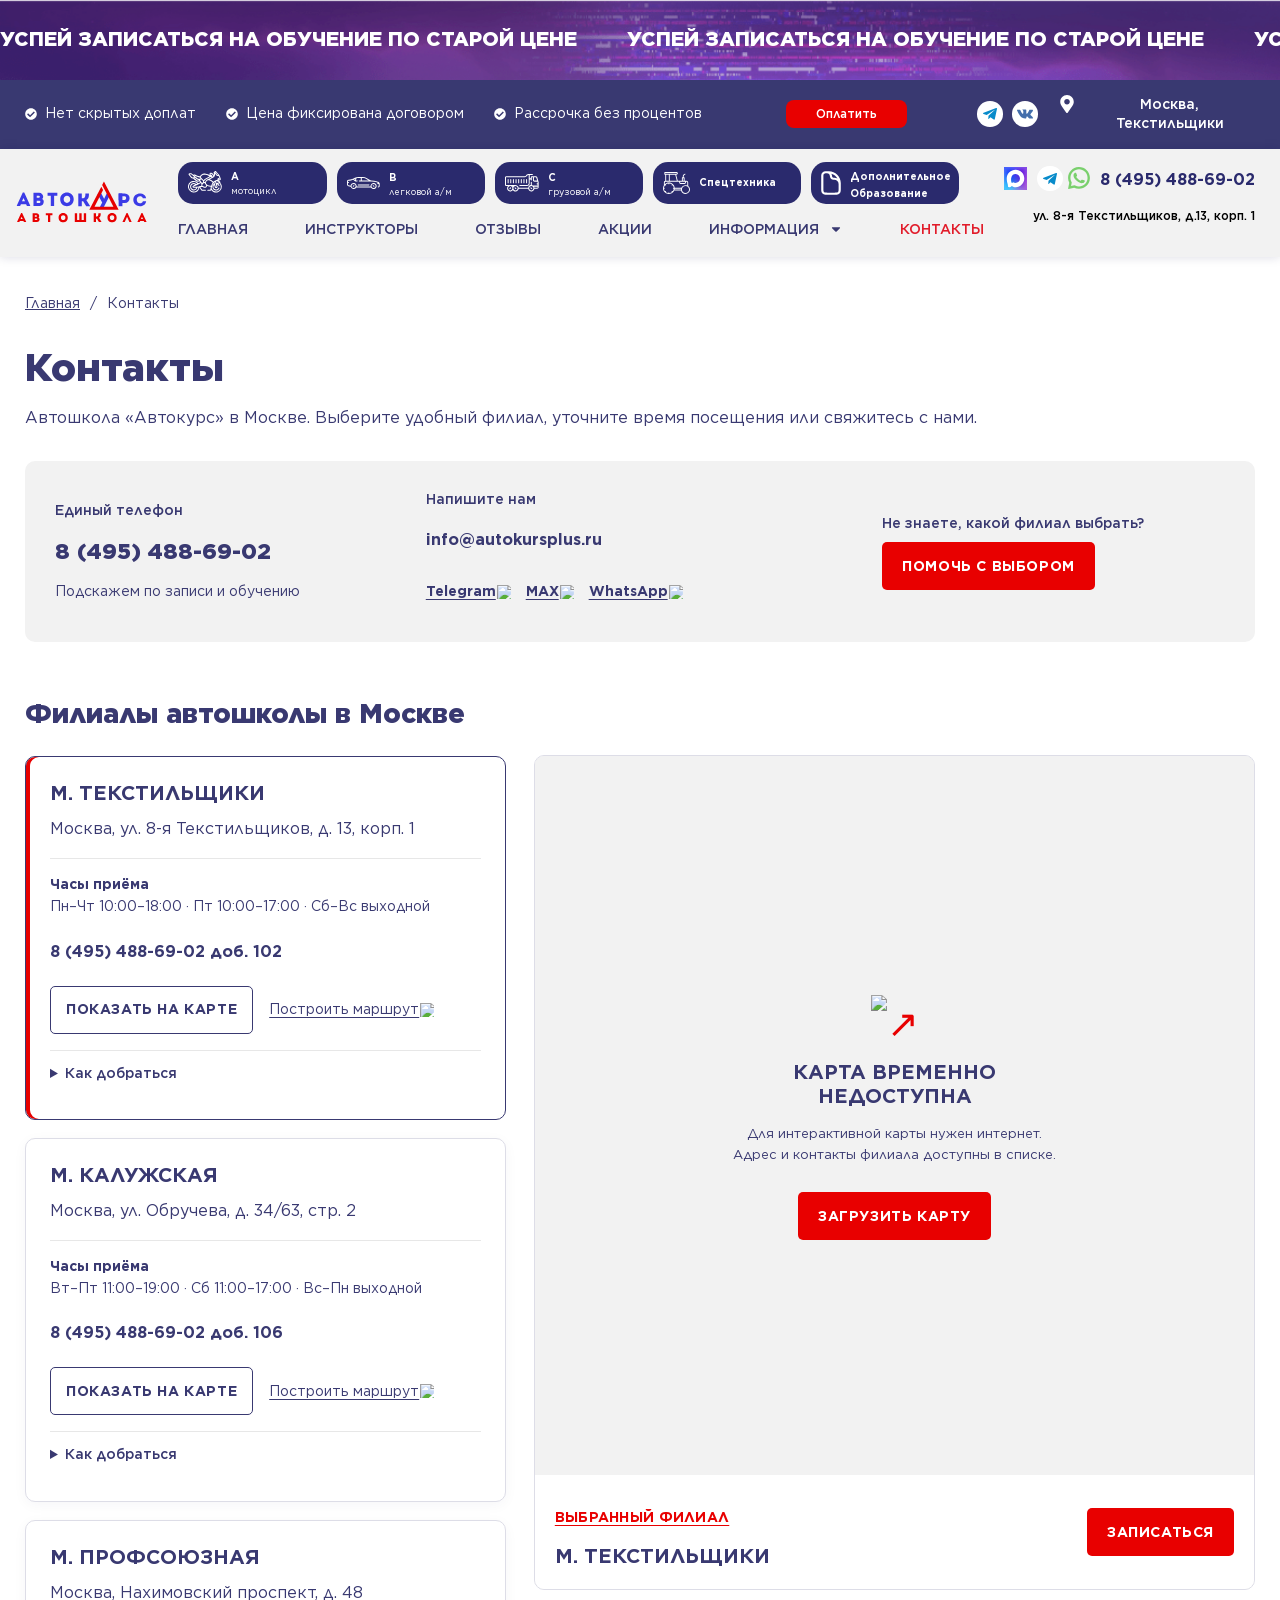
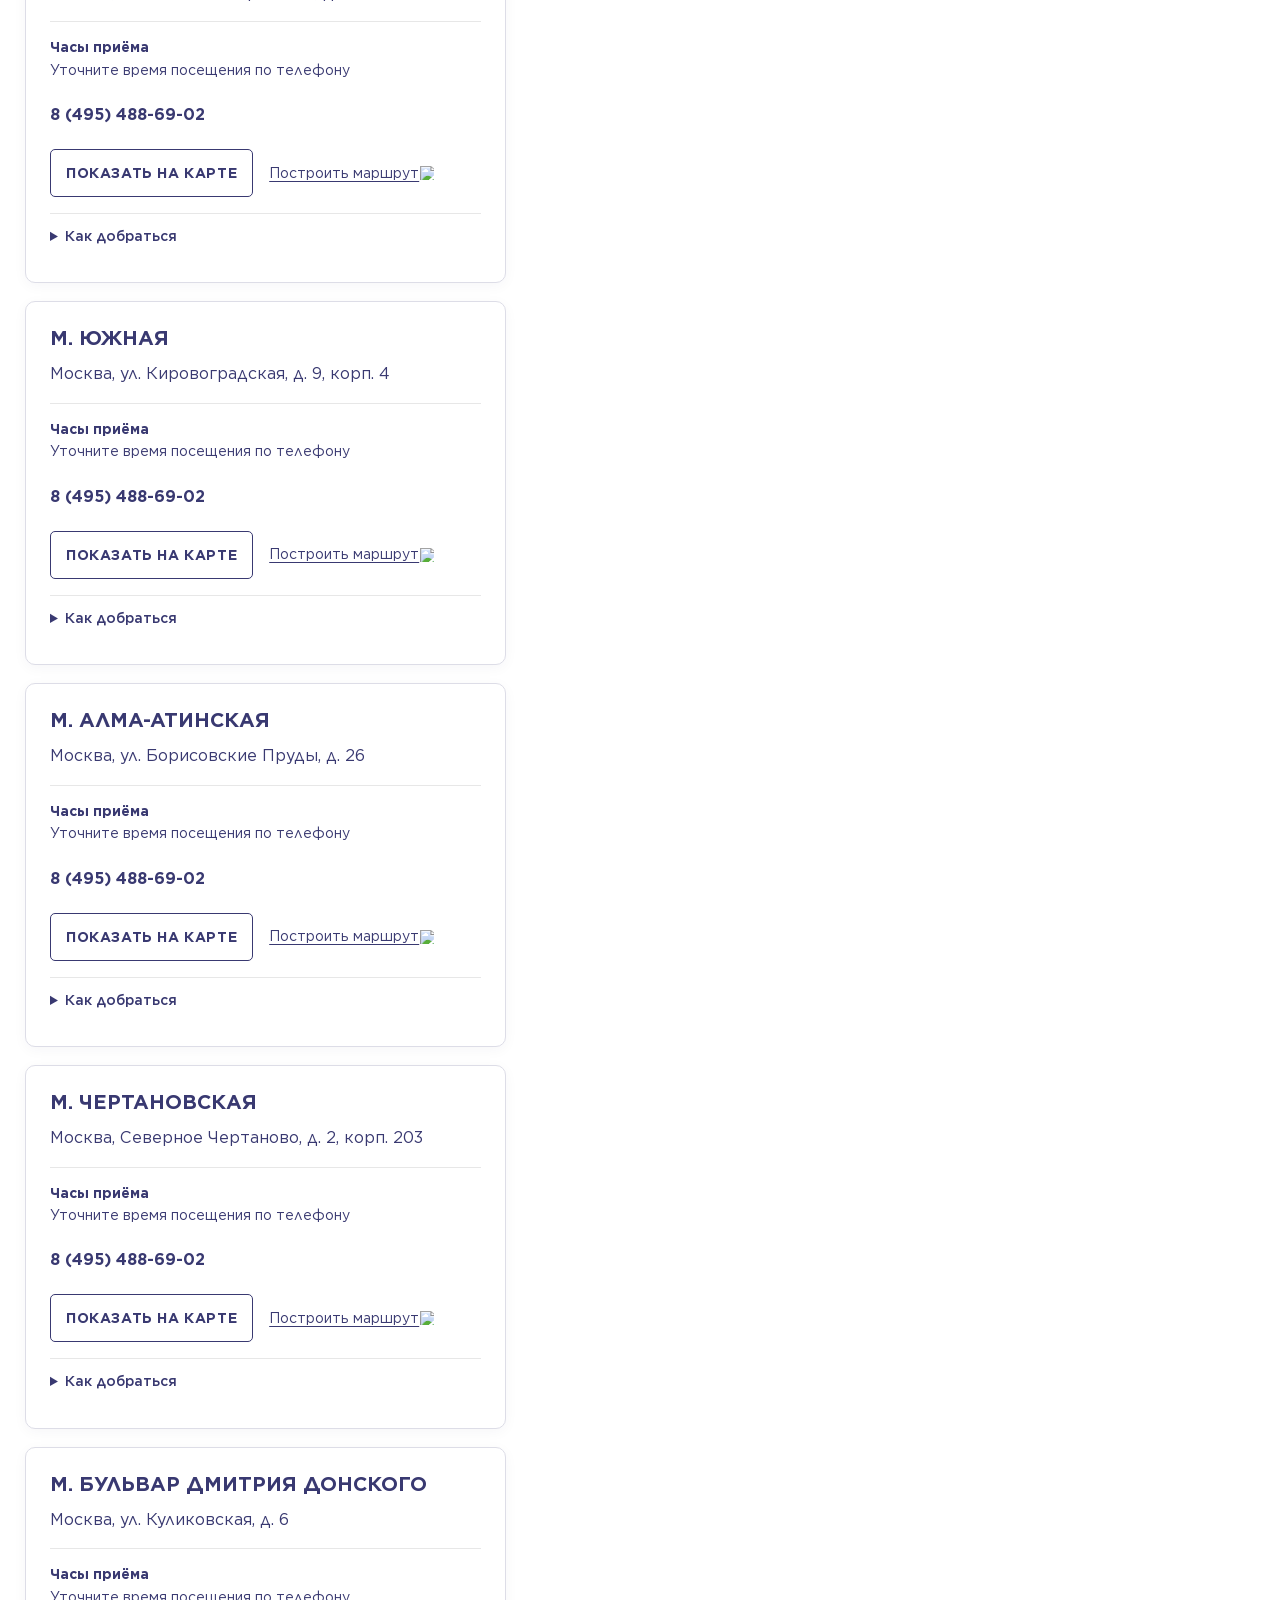
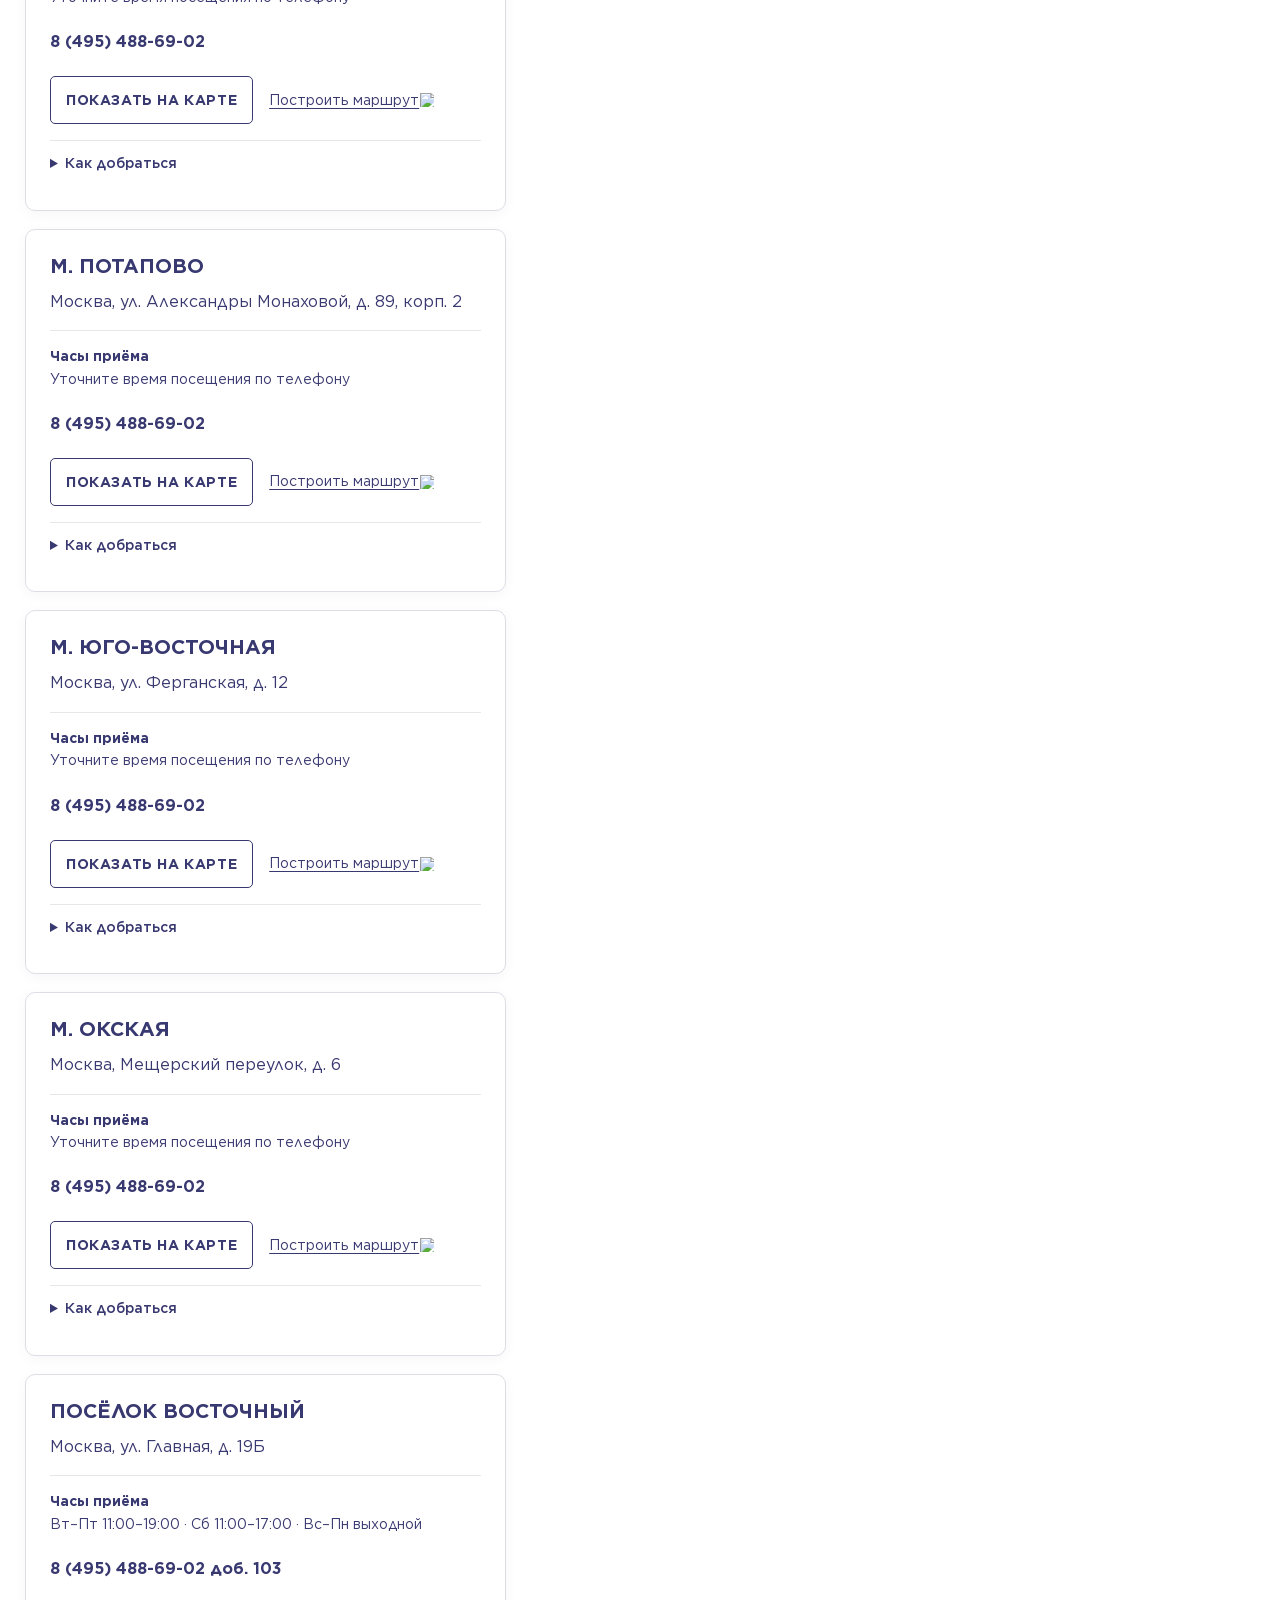
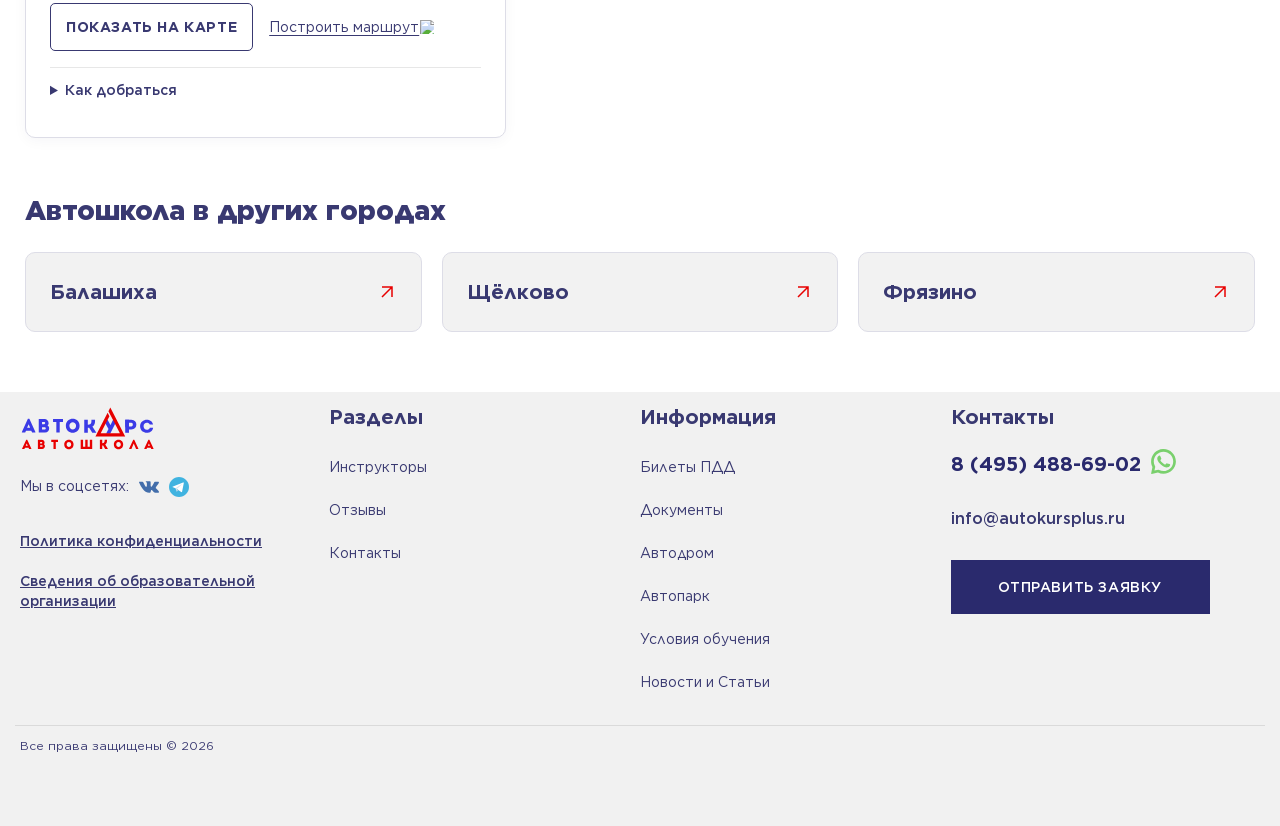
==== index.html @ 1deb9f3e "Publish responsive Moscow contacts page with local assets and updated mobile menu" ====
<!doctype html>
<html lang="ru-RU">
<head><meta charset="UTF-8">
	
	<meta name="viewport" content="width=device-width, initial-scale=1">
	<link rel="profile" href="https://gmpg.org/xfn/11">
	<meta name='robots' content='index, follow, max-image-preview:large, max-snippet:-1, max-video-preview:-1' />
	<style>img:is([sizes="auto" i], [sizes^="auto," i]) { contain-intrinsic-size: 3000px 1500px }</style>
	
	<!-- This site is optimized with the Yoast SEO plugin v25.2 - https://yoast.com/wordpress/plugins/seo/ -->
	<title>Контакты автошколы Автокурс — филиалы в Москве</title><link rel="preload" data-rocket-preload as="image" href="assets/autokursplus.ru/wp-content/uploads/2025/03/96c4b40455996a89a27489067d727323.png" fetchpriority="high">
	<meta name="description" content="Контакты автошколы «Автокурс» в Москве: адреса филиалов, телефоны, часы приёма и маршруты. Выберите удобный филиал и запишитесь на обучение.">
	<link rel="canonical" href="https://autokursplus.ru/kontakty/" />
	<meta property="og:locale" content="ru_RU" />
	<meta property="og:type" content="website">
	<meta property="og:title" content="Контакты автошколы Автокурс — филиалы в Москве">
	<meta property="og:description" content="Контакты автошколы «Автокурс» в Москве: адреса филиалов, телефоны, часы приёма и маршруты. Выберите удобный филиал и запишитесь на обучение.">
	<meta property="og:url" content="https://autokursplus.ru/kontakty/" />
	<meta property="og:site_name" content="Автокурс Автошкола" />
	
	<meta name="twitter:card" content="summary_large_image" />
	
	<!-- / Yoast SEO plugin. -->


<link rel="alternate" type="application/rss+xml" title="Автокурс Автошкола &raquo; Лента" href="https://autokursplus.ru/feed/" />
<link rel="alternate" type="application/rss+xml" title="Автокурс Автошкола &raquo; Лента комментариев" href="https://autokursplus.ru/comments/feed/" />
<script type="text/javascript">
window._wpemojiSettings = {"baseUrl":"https:\/\/s.w.org\/images\/core\/emoji\/16.0.1\/72x72\/","ext":".png","svgUrl":"https:\/\/s.w.org\/images\/core\/emoji\/16.0.1\/svg\/","svgExt":".svg","source":{"concatemoji":"assets/autokursplus.ru/wp-includes/js/wp-emoji-release.min.__q-4d9f035ea4.js"}};
/*! This file is auto-generated */
!function(s,n){var o,i,e;function c(e){try{var t={supportTests:e,timestamp:(new Date).valueOf()};sessionStorage.setItem(o,JSON.stringify(t))}catch(e){}}function p(e,t,n){e.clearRect(0,0,e.canvas.width,e.canvas.height),e.fillText(t,0,0);var t=new Uint32Array(e.getImageData(0,0,e.canvas.width,e.canvas.height).data),a=(e.clearRect(0,0,e.canvas.width,e.canvas.height),e.fillText(n,0,0),new Uint32Array(e.getImageData(0,0,e.canvas.width,e.canvas.height).data));return t.every(function(e,t){return e===a[t]})}function u(e,t){e.clearRect(0,0,e.canvas.width,e.canvas.height),e.fillText(t,0,0);for(var n=e.getImageData(16,16,1,1),a=0;a<n.data.length;a++)if(0!==n.data[a])return!1;return!0}function f(e,t,n,a){switch(t){case"flag":return n(e,"\ud83c\udff3\ufe0f\u200d\u26a7\ufe0f","\ud83c\udff3\ufe0f\u200b\u26a7\ufe0f")?!1:!n(e,"\ud83c\udde8\ud83c\uddf6","\ud83c\udde8\u200b\ud83c\uddf6")&&!n(e,"\ud83c\udff4\udb40\udc67\udb40\udc62\udb40\udc65\udb40\udc6e\udb40\udc67\udb40\udc7f","\ud83c\udff4\u200b\udb40\udc67\u200b\udb40\udc62\u200b\udb40\udc65\u200b\udb40\udc6e\u200b\udb40\udc67\u200b\udb40\udc7f");case"emoji":return!a(e,"\ud83e\udedf")}return!1}function g(e,t,n,a){var r="undefined"!=typeof WorkerGlobalScope&&self instanceof WorkerGlobalScope?new OffscreenCanvas(300,150):s.createElement("canvas"),o=r.getContext("2d",{willReadFrequently:!0}),i=(o.textBaseline="top",o.font="600 32px Arial",{});return e.forEach(function(e){i[e]=t(o,e,n,a)}),i}function t(e){var t=s.createElement("script");t.src=e,t.defer=!0,s.head.appendChild(t)}"undefined"!=typeof Promise&&(o="wpEmojiSettingsSupports",i=["flag","emoji"],n.supports={everything:!0,everythingExceptFlag:!0},e=new Promise(function(e){s.addEventListener("DOMContentLoaded",e,{once:!0})}),new Promise(function(t){var n=function(){try{var e=JSON.parse(sessionStorage.getItem(o));if("object"==typeof e&&"number"==typeof e.timestamp&&(new Date).valueOf()<e.timestamp+604800&&"object"==typeof e.supportTests)return e.supportTests}catch(e){}return null}();if(!n){if("undefined"!=typeof Worker&&"undefined"!=typeof OffscreenCanvas&&"undefined"!=typeof URL&&URL.createObjectURL&&"undefined"!=typeof Blob)try{var e="postMessage("+g.toString()+"("+[JSON.stringify(i),f.toString(),p.toString(),u.toString()].join(",")+"));",a=new Blob([e],{type:"text/javascript"}),r=new Worker(URL.createObjectURL(a),{name:"wpTestEmojiSupports"});return void(r.onmessage=function(e){c(n=e.data),r.terminate(),t(n)})}catch(e){}c(n=g(i,f,p,u))}t(n)}).then(function(e){for(var t in e)n.supports[t]=e[t],n.supports.everything=n.supports.everything&&n.supports[t],"flag"!==t&&(n.supports.everythingExceptFlag=n.supports.everythingExceptFlag&&n.supports[t]);n.supports.everythingExceptFlag=n.supports.everythingExceptFlag&&!n.supports.flag,n.DOMReady=!1,n.readyCallback=function(){n.DOMReady=!0}}).then(function(){return e}).then(function(){var e;n.supports.everything||(n.readyCallback(),(e=n.source||{}).concatemoji?t(e.concatemoji):e.wpemoji&&e.twemoji&&(t(e.twemoji),t(e.wpemoji)))}))}((window,document),window._wpemojiSettings);
</script>
<link rel='stylesheet' id='hello-elementor-theme-style-css' href='assets/autokursplus.ru/wp-content/themes/hello-elementor/theme.min.__q-7833c413f9.css' media='all' />
<link data-minify="1" rel='stylesheet' id='jet-menu-hello-css' href='assets/autokursplus.ru/wp-content/cache/min/1/wp-content/plugins/jet-menu/integration/themes/hello-elementor/assets/css/style.__q-1b8e3a03b8.css' media='all' />
<style id='wp-emoji-styles-inline-css'>

	img.wp-smiley, img.emoji {
		display: inline !important;
		border: none !important;
		box-shadow: none !important;
		height: 1em !important;
		width: 1em !important;
		margin: 0 0.07em !important;
		vertical-align: -0.1em !important;
		background: none !important;
		padding: 0 !important;
	}
</style>
<link data-minify="1" rel='stylesheet' id='jet-engine-frontend-css' href='assets/autokursplus.ru/wp-content/cache/min/1/wp-content/plugins/jet-engine/assets/css/frontend.__q-1b8e3a03b8.css' media='all' />
<style id='global-styles-inline-css'>
:root{--wp--preset--aspect-ratio--square: 1;--wp--preset--aspect-ratio--4-3: 4/3;--wp--preset--aspect-ratio--3-4: 3/4;--wp--preset--aspect-ratio--3-2: 3/2;--wp--preset--aspect-ratio--2-3: 2/3;--wp--preset--aspect-ratio--16-9: 16/9;--wp--preset--aspect-ratio--9-16: 9/16;--wp--preset--color--black: #000000;--wp--preset--color--cyan-bluish-gray: #abb8c3;--wp--preset--color--white: #ffffff;--wp--preset--color--pale-pink: #f78da7;--wp--preset--color--vivid-red: #cf2e2e;--wp--preset--color--luminous-vivid-orange: #ff6900;--wp--preset--color--luminous-vivid-amber: #fcb900;--wp--preset--color--light-green-cyan: #7bdcb5;--wp--preset--color--vivid-green-cyan: #00d084;--wp--preset--color--pale-cyan-blue: #8ed1fc;--wp--preset--color--vivid-cyan-blue: #0693e3;--wp--preset--color--vivid-purple: #9b51e0;--wp--preset--gradient--vivid-cyan-blue-to-vivid-purple: linear-gradient(135deg,rgba(6,147,227,1) 0%,rgb(155,81,224) 100%);--wp--preset--gradient--light-green-cyan-to-vivid-green-cyan: linear-gradient(135deg,rgb(122,220,180) 0%,rgb(0,208,130) 100%);--wp--preset--gradient--luminous-vivid-amber-to-luminous-vivid-orange: linear-gradient(135deg,rgba(252,185,0,1) 0%,rgba(255,105,0,1) 100%);--wp--preset--gradient--luminous-vivid-orange-to-vivid-red: linear-gradient(135deg,rgba(255,105,0,1) 0%,rgb(207,46,46) 100%);--wp--preset--gradient--very-light-gray-to-cyan-bluish-gray: linear-gradient(135deg,rgb(238,238,238) 0%,rgb(169,184,195) 100%);--wp--preset--gradient--cool-to-warm-spectrum: linear-gradient(135deg,rgb(74,234,220) 0%,rgb(151,120,209) 20%,rgb(207,42,186) 40%,rgb(238,44,130) 60%,rgb(251,105,98) 80%,rgb(254,248,76) 100%);--wp--preset--gradient--blush-light-purple: linear-gradient(135deg,rgb(255,206,236) 0%,rgb(152,150,240) 100%);--wp--preset--gradient--blush-bordeaux: linear-gradient(135deg,rgb(254,205,165) 0%,rgb(254,45,45) 50%,rgb(107,0,62) 100%);--wp--preset--gradient--luminous-dusk: linear-gradient(135deg,rgb(255,203,112) 0%,rgb(199,81,192) 50%,rgb(65,88,208) 100%);--wp--preset--gradient--pale-ocean: linear-gradient(135deg,rgb(255,245,203) 0%,rgb(182,227,212) 50%,rgb(51,167,181) 100%);--wp--preset--gradient--electric-grass: linear-gradient(135deg,rgb(202,248,128) 0%,rgb(113,206,126) 100%);--wp--preset--gradient--midnight: linear-gradient(135deg,rgb(2,3,129) 0%,rgb(40,116,252) 100%);--wp--preset--font-size--small: 13px;--wp--preset--font-size--medium: 20px;--wp--preset--font-size--large: 36px;--wp--preset--font-size--x-large: 42px;--wp--preset--spacing--20: 0.44rem;--wp--preset--spacing--30: 0.67rem;--wp--preset--spacing--40: 1rem;--wp--preset--spacing--50: 1.5rem;--wp--preset--spacing--60: 2.25rem;--wp--preset--spacing--70: 3.38rem;--wp--preset--spacing--80: 5.06rem;--wp--preset--shadow--natural: 6px 6px 9px rgba(0, 0, 0, 0.2);--wp--preset--shadow--deep: 12px 12px 50px rgba(0, 0, 0, 0.4);--wp--preset--shadow--sharp: 6px 6px 0px rgba(0, 0, 0, 0.2);--wp--preset--shadow--outlined: 6px 6px 0px -3px rgba(255, 255, 255, 1), 6px 6px rgba(0, 0, 0, 1);--wp--preset--shadow--crisp: 6px 6px 0px rgba(0, 0, 0, 1);}:root { --wp--style--global--content-size: 800px;--wp--style--global--wide-size: 1200px; }:where(body) { margin: 0; }.wp-site-blocks > .alignleft { float: left; margin-right: 2em; }.wp-site-blocks > .alignright { float: right; margin-left: 2em; }.wp-site-blocks > .aligncenter { justify-content: center; margin-left: auto; margin-right: auto; }:where(.wp-site-blocks) > * { margin-block-start: 24px; margin-block-end: 0; }:where(.wp-site-blocks) > :first-child { margin-block-start: 0; }:where(.wp-site-blocks) > :last-child { margin-block-end: 0; }:root { --wp--style--block-gap: 24px; }:root :where(.is-layout-flow) > :first-child{margin-block-start: 0;}:root :where(.is-layout-flow) > :last-child{margin-block-end: 0;}:root :where(.is-layout-flow) > *{margin-block-start: 24px;margin-block-end: 0;}:root :where(.is-layout-constrained) > :first-child{margin-block-start: 0;}:root :where(.is-layout-constrained) > :last-child{margin-block-end: 0;}:root :where(.is-layout-constrained) > *{margin-block-start: 24px;margin-block-end: 0;}:root :where(.is-layout-flex){gap: 24px;}:root :where(.is-layout-grid){gap: 24px;}.is-layout-flow > .alignleft{float: left;margin-inline-start: 0;margin-inline-end: 2em;}.is-layout-flow > .alignright{float: right;margin-inline-start: 2em;margin-inline-end: 0;}.is-layout-flow > .aligncenter{margin-left: auto !important;margin-right: auto !important;}.is-layout-constrained > .alignleft{float: left;margin-inline-start: 0;margin-inline-end: 2em;}.is-layout-constrained > .alignright{float: right;margin-inline-start: 2em;margin-inline-end: 0;}.is-layout-constrained > .aligncenter{margin-left: auto !important;margin-right: auto !important;}.is-layout-constrained > :where(:not(.alignleft):not(.alignright):not(.alignfull)){max-width: var(--wp--style--global--content-size);margin-left: auto !important;margin-right: auto !important;}.is-layout-constrained > .alignwide{max-width: var(--wp--style--global--wide-size);}body .is-layout-flex{display: flex;}.is-layout-flex{flex-wrap: wrap;align-items: center;}.is-layout-flex > :is(*, div){margin: 0;}body .is-layout-grid{display: grid;}.is-layout-grid > :is(*, div){margin: 0;}body{padding-top: 0px;padding-right: 0px;padding-bottom: 0px;padding-left: 0px;}a:where(:not(.wp-element-button)){text-decoration: underline;}:root :where(.wp-element-button, .wp-block-button__link){background-color: #32373c;border-width: 0;color: #fff;font-family: inherit;font-size: inherit;line-height: inherit;padding: calc(0.667em + 2px) calc(1.333em + 2px);text-decoration: none;}.has-black-color{color: var(--wp--preset--color--black) !important;}.has-cyan-bluish-gray-color{color: var(--wp--preset--color--cyan-bluish-gray) !important;}.has-white-color{color: var(--wp--preset--color--white) !important;}.has-pale-pink-color{color: var(--wp--preset--color--pale-pink) !important;}.has-vivid-red-color{color: var(--wp--preset--color--vivid-red) !important;}.has-luminous-vivid-orange-color{color: var(--wp--preset--color--luminous-vivid-orange) !important;}.has-luminous-vivid-amber-color{color: var(--wp--preset--color--luminous-vivid-amber) !important;}.has-light-green-cyan-color{color: var(--wp--preset--color--light-green-cyan) !important;}.has-vivid-green-cyan-color{color: var(--wp--preset--color--vivid-green-cyan) !important;}.has-pale-cyan-blue-color{color: var(--wp--preset--color--pale-cyan-blue) !important;}.has-vivid-cyan-blue-color{color: var(--wp--preset--color--vivid-cyan-blue) !important;}.has-vivid-purple-color{color: var(--wp--preset--color--vivid-purple) !important;}.has-black-background-color{background-color: var(--wp--preset--color--black) !important;}.has-cyan-bluish-gray-background-color{background-color: var(--wp--preset--color--cyan-bluish-gray) !important;}.has-white-background-color{background-color: var(--wp--preset--color--white) !important;}.has-pale-pink-background-color{background-color: var(--wp--preset--color--pale-pink) !important;}.has-vivid-red-background-color{background-color: var(--wp--preset--color--vivid-red) !important;}.has-luminous-vivid-orange-background-color{background-color: var(--wp--preset--color--luminous-vivid-orange) !important;}.has-luminous-vivid-amber-background-color{background-color: var(--wp--preset--color--luminous-vivid-amber) !important;}.has-light-green-cyan-background-color{background-color: var(--wp--preset--color--light-green-cyan) !important;}.has-vivid-green-cyan-background-color{background-color: var(--wp--preset--color--vivid-green-cyan) !important;}.has-pale-cyan-blue-background-color{background-color: var(--wp--preset--color--pale-cyan-blue) !important;}.has-vivid-cyan-blue-background-color{background-color: var(--wp--preset--color--vivid-cyan-blue) !important;}.has-vivid-purple-background-color{background-color: var(--wp--preset--color--vivid-purple) !important;}.has-black-border-color{border-color: var(--wp--preset--color--black) !important;}.has-cyan-bluish-gray-border-color{border-color: var(--wp--preset--color--cyan-bluish-gray) !important;}.has-white-border-color{border-color: var(--wp--preset--color--white) !important;}.has-pale-pink-border-color{border-color: var(--wp--preset--color--pale-pink) !important;}.has-vivid-red-border-color{border-color: var(--wp--preset--color--vivid-red) !important;}.has-luminous-vivid-orange-border-color{border-color: var(--wp--preset--color--luminous-vivid-orange) !important;}.has-luminous-vivid-amber-border-color{border-color: var(--wp--preset--color--luminous-vivid-amber) !important;}.has-light-green-cyan-border-color{border-color: var(--wp--preset--color--light-green-cyan) !important;}.has-vivid-green-cyan-border-color{border-color: var(--wp--preset--color--vivid-green-cyan) !important;}.has-pale-cyan-blue-border-color{border-color: var(--wp--preset--color--pale-cyan-blue) !important;}.has-vivid-cyan-blue-border-color{border-color: var(--wp--preset--color--vivid-cyan-blue) !important;}.has-vivid-purple-border-color{border-color: var(--wp--preset--color--vivid-purple) !important;}.has-vivid-cyan-blue-to-vivid-purple-gradient-background{background: var(--wp--preset--gradient--vivid-cyan-blue-to-vivid-purple) !important;}.has-light-green-cyan-to-vivid-green-cyan-gradient-background{background: var(--wp--preset--gradient--light-green-cyan-to-vivid-green-cyan) !important;}.has-luminous-vivid-amber-to-luminous-vivid-orange-gradient-background{background: var(--wp--preset--gradient--luminous-vivid-amber-to-luminous-vivid-orange) !important;}.has-luminous-vivid-orange-to-vivid-red-gradient-background{background: var(--wp--preset--gradient--luminous-vivid-orange-to-vivid-red) !important;}.has-very-light-gray-to-cyan-bluish-gray-gradient-background{background: var(--wp--preset--gradient--very-light-gray-to-cyan-bluish-gray) !important;}.has-cool-to-warm-spectrum-gradient-background{background: var(--wp--preset--gradient--cool-to-warm-spectrum) !important;}.has-blush-light-purple-gradient-background{background: var(--wp--preset--gradient--blush-light-purple) !important;}.has-blush-bordeaux-gradient-background{background: var(--wp--preset--gradient--blush-bordeaux) !important;}.has-luminous-dusk-gradient-background{background: var(--wp--preset--gradient--luminous-dusk) !important;}.has-pale-ocean-gradient-background{background: var(--wp--preset--gradient--pale-ocean) !important;}.has-electric-grass-gradient-background{background: var(--wp--preset--gradient--electric-grass) !important;}.has-midnight-gradient-background{background: var(--wp--preset--gradient--midnight) !important;}.has-small-font-size{font-size: var(--wp--preset--font-size--small) !important;}.has-medium-font-size{font-size: var(--wp--preset--font-size--medium) !important;}.has-large-font-size{font-size: var(--wp--preset--font-size--large) !important;}.has-x-large-font-size{font-size: var(--wp--preset--font-size--x-large) !important;}
:root :where(.wp-block-pullquote){font-size: 1.5em;line-height: 1.6;}
</style>
<link rel='stylesheet' id='hello-elementor-css' href='assets/autokursplus.ru/wp-content/themes/hello-elementor/style.min.__q-7833c413f9.css' media='all' />
<link rel='stylesheet' id='hello-elementor-header-footer-css' href='assets/autokursplus.ru/wp-content/themes/hello-elementor/header-footer.min.__q-7833c413f9.css' media='all' />
<link rel='stylesheet' id='elementor-frontend-css' href='assets/autokursplus.ru/wp-content/uploads/elementor/css/custom-frontend.min.__q-5a61d2ba51.css' media='all' />
<link rel='stylesheet' id='elementor-post-10-css' href='assets/autokursplus.ru/wp-content/uploads/elementor/css/post-10.__q-5a61d2ba51.css' media='all' />
<link data-minify="1" rel='stylesheet' id='jet-menu-public-styles-css' href='assets/autokursplus.ru/wp-content/cache/min/1/wp-content/plugins/jet-menu/assets/public/css/public.__q-1b8e3a03b8.css' media='all' />
<link rel='stylesheet' id='e-sticky-css' href='assets/autokursplus.ru/wp-content/plugins/elementor-pro/assets/css/modules/sticky.min.__q-05b153aa4d.css' media='all' />
<link rel='stylesheet' id='widget-icon-list-css' href='assets/autokursplus.ru/wp-content/uploads/elementor/css/custom-widget-icon-list.min.__q-5a61d2ba51.css' media='all' />
<link rel='stylesheet' id='e-animation-grow-css' href='assets/autokursplus.ru/wp-content/plugins/elementor/assets/lib/animations/styles/e-animation-grow.min.__q-c305f0c676.css' media='all' />
<link rel='stylesheet' id='widget-social-icons-css' href='assets/autokursplus.ru/wp-content/plugins/elementor/assets/css/widget-social-icons.min.__q-c305f0c676.css' media='all' />
<link rel='stylesheet' id='e-apple-webkit-css' href='assets/autokursplus.ru/wp-content/uploads/elementor/css/custom-apple-webkit.min.__q-5a61d2ba51.css' media='all' />
<link rel='stylesheet' id='widget-icon-box-css' href='assets/autokursplus.ru/wp-content/uploads/elementor/css/custom-widget-icon-box.min.__q-5a61d2ba51.css' media='all' />
<link rel='stylesheet' id='widget-image-css' href='assets/autokursplus.ru/wp-content/plugins/elementor/assets/css/widget-image.min.__q-c305f0c676.css' media='all' />
<link rel='stylesheet' id='widget-image-box-css' href='assets/autokursplus.ru/wp-content/uploads/elementor/css/custom-widget-image-box.min.__q-5a61d2ba51.css' media='all' />
<link rel='stylesheet' id='widget-nav-menu-css' href='assets/autokursplus.ru/wp-content/uploads/elementor/css/custom-pro-widget-nav-menu.min.__q-5a61d2ba51.css' media='all' />
<link rel='stylesheet' id='widget-heading-css' href='assets/autokursplus.ru/wp-content/plugins/elementor/assets/css/widget-heading.min.__q-c305f0c676.css' media='all' />
<link rel='stylesheet' id='elementor-post-200-css' href='assets/autokursplus.ru/wp-content/uploads/elementor/css/post-200.__q-2047aed3c2.css' media='all' />
<link rel='stylesheet' id='elementor-post-109-css' href='assets/autokursplus.ru/wp-content/cache/background-css/1/autokursplus.ru/wp-content/uploads/elementor/css/post-109.__q-999c35d9ae.css' media='all' />
<link rel='stylesheet' id='elementor-post-104-css' href='assets/autokursplus.ru/wp-content/uploads/elementor/css/post-104.__q-5a61d2ba51.css' media='all' />
<link data-minify="1" rel='stylesheet' id='elementor-gf-local-lato-css' href='assets/autokursplus.ru/wp-content/cache/min/1/wp-content/uploads/elementor/google-fonts/css/lato.__q-1b8e3a03b8.css' media='all' />
<link data-minify="1" rel='stylesheet' id='elementor-gf-local-robotoslab-css' href='assets/autokursplus.ru/wp-content/cache/min/1/wp-content/uploads/elementor/google-fonts/css/robotoslab.__q-1b8e3a03b8.css' media='all' />
<link data-minify="1" rel='stylesheet' id='elementor-gf-local-roboto-css' href='assets/autokursplus.ru/wp-content/cache/min/1/wp-content/uploads/elementor/google-fonts/css/roboto.__q-1b8e3a03b8.css' media='all' />
<script src="assets/autokursplus.ru/wp-includes/js/jquery/jquery.min.__q-42f31d5cbd.js" id="jquery-core-js" data-rocket-defer defer></script>
<script src="assets/autokursplus.ru/wp-includes/js/jquery/jquery-migrate.min.__q-6b8fc33665.js" id="jquery-migrate-js" data-rocket-defer defer></script>
<link rel="https://api.w.org/" href="https://autokursplus.ru/wp-json/" /><link rel="alternate" title="JSON" type="application/json" href="https://autokursplus.ru/wp-json/wp/v2/pages/200" /><link rel="EditURI" type="application/rsd+xml" title="RSD" href="https://autokursplus.ru/xmlrpc.php?rsd" />
<meta name="generator" content="WordPress 6.8.11" />
<link rel='shortlink' href='https://autokursplus.ru/?p=200' />
<link rel="alternate" title="oEmbed (JSON)" type="application/json+oembed" href="https://autokursplus.ru/wp-json/oembed/1.0/embed?url=https%3A%2F%2Fautokursplus.ru%2Fkontakty%2F" />
<link rel="alternate" title="oEmbed (XML)" type="text/xml+oembed" href="https://autokursplus.ru/wp-json/oembed/1.0/embed?url=https%3A%2F%2Fautokursplus.ru%2Fkontakty%2F&#038;format=xml" />
<meta name="generator" content="Elementor 3.30.4; features: e_font_icon_svg, e_element_cache; settings: css_print_method-external, google_font-enabled, font_display-swap">
			<link rel="icon" href="assets/autokursplus.ru/wp-content/uploads/2025/03/cropped-cropped-dvn_5awkbsu-32x32.jpg" sizes="32x32" />
<link rel="icon" href="assets/autokursplus.ru/wp-content/uploads/2025/03/cropped-cropped-dvn_5awkbsu-192x192.jpg" sizes="192x192" />
<link rel="apple-touch-icon" href="assets/autokursplus.ru/wp-content/uploads/2025/03/cropped-cropped-dvn_5awkbsu-180x180.jpg" />
<meta name="msapplication-TileImage" content="https://autokursplus.ru/wp-content/uploads/2025/03/cropped-cropped-dvn_5awkbsu-270x270.jpg" />
<noscript><style id="rocket-lazyload-nojs-css">.rll-youtube-player, [data-lazy-src]{display:none !important;}</style></noscript> 	


<style id="wpr-lazyload-bg-container"></style>
<noscript>
<style id="wpr-lazyload-bg-nostyle"></style>
</noscript>
<script type="application/javascript">window.rocket_pairs = []; window.rocket_excluded_pairs = [{"selector":".elementor-109 .elementor-element.elementor-element-c008875:not(.elementor-motion-effects-element-type-background), .elementor-109 .elementor-element.elementor-element-c008875 > .elementor-motion-effects-container > .elementor-motion-effects-layer","style":".elementor-109 .elementor-element.elementor-element-c008875:not(.elementor-motion-effects-element-type-background), .elementor-109 .elementor-element.elementor-element-c008875 > .elementor-motion-effects-container > .elementor-motion-effects-layer{--wpr-bg-fe556557-5544-4187-859f-ad5cdb5c2499: url('assets/autokursplus.ru/wp-content/uploads/2025/03/96c4b40455996a89a27489067d727323.png');}","hash":"fe556557-5544-4187-859f-ad5cdb5c2499","url":"assets/autokursplus.ru/wp-content/uploads/2025/03/96c4b40455996a89a27489067d727323.png"}];</script><meta name="generator" content="WP Rocket 3.18.3" data-wpr-features="wpr_lazyload_css_bg_img wpr_delay_js wpr_defer_js wpr_minify_js wpr_lazyload_images wpr_lazyload_iframes wpr_oci wpr_minify_css wpr_preload_links wpr_desktop wpr_dns_prefetch" /><style id="offline-clone-style">
.offline-boundary{font:500 14px/1.45 Arial,sans-serif;background:#fff5cf;color:#342a00;border:1px solid #e5c85e;border-radius:8px;padding:12px 16px;margin:14px auto;max-width:700px;text-align:center}.offline-map{min-height:180px;display:grid;place-items:center;background:#f2f2f2;color:#454545;font:500 15px/1.4 Arial,sans-serif;text-align:center;padding:20px}.offline-map p{margin:0;max-width:32rem}.offline-map a{color:#353574;font-weight:700}
/* Prevent empty Elementor custom-property fallbacks from expanding icon SVGs in file: mode. */
.elementor-widget .elementor-icon-list-icon svg,.elementor-widget .elementor-icon svg,.elementor-widget .elementor-social-icon svg{width:1em!important;height:1em!important}
/* The service-strip checks are 12 px in the live header. The generic safeguard
   above otherwise scales them to the 14 px text size in a file: document. */
.elementor-109 .elementor-element.elementor-element-a74898d .elementor-icon-list-icon svg{width:12px!important;height:12px!important}
/* Elementor's FAQ is normally opened by its frontend bundle. Keep the source
   markup and styling, with a small native fallback for file: opening. */
.elementor-toggle .elementor-tab-content[hidden]{display:none!important}
.elementor-toggle .elementor-tab-content.offline-open{display:block!important;height:auto!important;opacity:1!important;visibility:visible!important}
/* Keep the desktop "Информация" indicator available without Elementor's
   menu runtime, matching the small red caret in the original header. */
.elementor-nav-menu--main .menu-item-has-children>a.elementor-item::after{content:none!important;display:none!important}
.elementor-nav-menu--main .menu-item-has-children{position:relative!important}
.elementor-nav-menu--main .menu-item-has-children>.sub-menu{display:none!important;position:absolute!important;z-index:10050!important;top:100%!important;left:0!important;min-width:153px!important;width:153px!important;margin:0!important;padding:0!important;background:#fff!important;box-shadow:0 8px 16px rgba(0,0,0,.08)!important;list-style:none!important;overflow:visible!important}
.elementor-nav-menu--main .menu-item-has-children>.sub-menu>li{display:block!important;width:100%!important;margin:0!important;padding:0!important}
.elementor-nav-menu--main .menu-item-has-children>.sub-menu .elementor-sub-item{display:block!important;box-sizing:border-box!important;width:100%!important;padding:14px 18px!important;border:0!important;background:#fff!important;color:#3c3c78!important;font-size:13px!important;font-weight:600!important;line-height:20px!important;white-space:nowrap!important}
.elementor-nav-menu--main .menu-item-has-children>.sub-menu .elementor-sub-item:hover{color:#ee1f31!important}
.elementor-nav-menu--main .menu-item-has-children.offline-submenu-open>.sub-menu,.elementor-nav-menu--main .menu-item-has-children:hover>.sub-menu{display:block!important;visibility:visible!important;opacity:1!important;transform:none!important}
/* Category tabs use the red hover state from the live page. Elementor's
   runtime hover rule is not emitted when this standalone file is opened. */
.elementor-118 .elementor-element.elementor-element-2b1105a .e-n-tab-title:hover{background:#bb0f1d!important;color:#fff!important}
/* Autopark: deterministic Swiper geometry and controls for direct file: use. */
.elementor-7894 .elementor-element.elementor-element-01a9677{position:relative!important}
.elementor-7894 .elementor-element.elementor-element-01a9677 .elementor-image-carousel-wrapper{overflow:hidden!important}
.elementor-7894 .elementor-element.elementor-element-01a9677 .swiper-wrapper{display:flex!important;gap:23px!important;align-items:stretch!important;transition:transform .5s ease!important;will-change:transform}
.elementor-7894 .elementor-element.elementor-element-01a9677 .swiper-slide{box-sizing:border-box!important;flex:0 0 calc((100% - 69px)/4)!important;width:calc((100% - 69px)/4)!important}
.elementor-7894 .elementor-element.elementor-element-01a9677 .swiper-slide-inner,.elementor-7894 .elementor-element.elementor-element-01a9677 .swiper-slide a{display:block!important;width:100%!important}
.elementor-7894 .elementor-element.elementor-element-01a9677 .swiper-slide-image{display:block!important;width:100%!important;height:auto!important;aspect-ratio:3/2!important;object-fit:cover!important;border-radius:10px!important}
.elementor-7894 .elementor-element.elementor-element-01a9677 .elementor-swiper-button{z-index:3!important;cursor:pointer!important}
@media (min-width:768px) and (max-width:1024px){.elementor-7894 .elementor-element.elementor-element-01a9677 .swiper-slide{flex-basis:calc((100% - 23px)/2)!important;width:calc((100% - 23px)/2)!important}}
@media (max-width:767px){.elementor-7894 .elementor-element.elementor-element-01a9677 .swiper-slide{flex-basis:100%!important;width:100%!important}.elementor-7894 .elementor-element.elementor-element-01a9677 .elementor-swiper-button-prev{left:0!important}.elementor-7894 .elementor-element.elementor-element-01a9677 .elementor-swiper-button-next{right:0!important}}
</style><script id="offline-clone-script">
document.addEventListener('DOMContentLoaded',()=>{
  document.querySelectorAll('img[data-lazy-src]').forEach(img=>{img.src=img.dataset.lazySrc; if(img.dataset.lazySrcset) img.srcset=img.dataset.lazySrcset;});
  [...(window.rocket_pairs||[]),...(window.rocket_excluded_pairs||[])].forEach(pair=>{const style=document.createElement('style');style.textContent=pair.style;document.head.append(style);});
  document.querySelectorAll('form').forEach(form=>form.addEventListener('submit',event=>{event.preventDefault(); if(!form.reportValidity()) return; let note=form.querySelector('.offline-boundary'); if(!note){note=document.createElement('div');note.className='offline-boundary';form.append(note);} note.textContent='Офлайн-копия: данные не отправляются.';}));
  document.querySelectorAll('.elementor-toggle-item').forEach(item=>{
    const title=item.querySelector('.elementor-tab-title');
    const content=item.querySelector('.elementor-tab-content');
    if(!title || !content || title.dataset.offlineToggleReady) return;
    title.dataset.offlineToggleReady='true';
    const setOpen=open=>{
      title.classList.toggle('elementor-active',open);
      content.classList.toggle('elementor-active',open);
      content.classList.toggle('offline-open',open);
      title.setAttribute('aria-expanded',String(open));
      content.hidden=!open;
    };
    setOpen(title.classList.contains('elementor-active'));
    const toggle=event=>{event.preventDefault();event.stopImmediatePropagation();setOpen(content.hidden);};
    title.addEventListener('click',toggle,true);
    title.addEventListener('keydown',event=>{if(event.key==='Enter'||event.key===' '){toggle(event);}},true);
  });
  document.querySelectorAll('.elementor-nav-menu--main .menu-item-has-children').forEach(item=>{
    const link=item.querySelector(':scope > .elementor-item');
    if(!link || link.dataset.offlineMenuReady) return;
    link.dataset.offlineMenuReady='true';
    /* SmartMenus normally appends this exact control at runtime. Its online
       initialiser is intentionally absent offline, so recreate its markup
       instead of approximating its spacing with a CSS pseudo-element. */
    if(!link.querySelector(':scope > .offline-sub-arrow')){
      const arrow=document.createElement('span');
      arrow.className='sub-arrow offline-sub-arrow';
      arrow.setAttribute('aria-hidden','true');
      arrow.innerHTML='<svg class="e-font-icon-svg e-fas-caret-down" viewBox="0 0 320 512" xmlns="http://www.w3.org/2000/svg"><path d="M31.3 192h257.3c17.8 0 26.7 21.5 14.1 34.1L174.1 354.8c-7.8 7.8-20.5 7.8-28.3 0L17.2 226.1C4.6 213.5 13.5 192 31.3 192z"></path></svg>';
      link.append(arrow);
    }
    item.addEventListener('pointerenter',()=>item.classList.add('offline-submenu-open'));
    item.addEventListener('pointerleave',()=>item.classList.remove('offline-submenu-open'));
    link.addEventListener('click',event=>{event.preventDefault();item.classList.toggle('offline-submenu-open');},true);
  });
  const initReviews=()=>{
    const widget=document.querySelector('.elementor-element-87f3c3b');
    if(!widget || widget.dataset.offlineReviewsReady) return;
    const viewport=widget.querySelector('.e-n-carousel');
    const track=widget.querySelector('.swiper-wrapper');
    const slides=track ? [...track.children].filter(node=>node.classList.contains('swiper-slide')) : [];
    if(!viewport || !track || !slides.length) return;
    widget.dataset.offlineReviewsReady='true';
    let index=0;
    const perView=()=>innerWidth < 768 ? 1 : innerWidth <= 1024 ? 2 : 4;
    const pagination=widget.querySelector('.swiper-pagination');
    const previous=widget.querySelector('.elementor-swiper-button-prev');
    const next=widget.querySelector('.elementor-swiper-button-next');
    const pages=()=>Math.max(1,slides.length-perView()+1);
    const renderBullets=()=>{
      if(!pagination) return;
      pagination.replaceChildren(...Array.from({length:pages()},(_,i)=>{
        const bullet=document.createElement('button');
        bullet.type='button'; bullet.className='swiper-pagination-bullet';
        bullet.setAttribute('aria-label','Перейти к отзыву '+(i+1));
        bullet.addEventListener('click',()=>{index=i; update();});
        return bullet;
      }));
    };
    const update=()=>{
      index=Math.max(0,Math.min(index,pages()-1));
      const width=slides[0].getBoundingClientRect().width;
      track.style.setProperty('transform','translate3d(-'+(index*width)+'px,0,0)','important');
      pagination?.querySelectorAll('.swiper-pagination-bullet').forEach((bullet,i)=>bullet.classList.toggle('swiper-pagination-bullet-active',i===index));
      if(previous) previous.setAttribute('aria-disabled',String(index===0));
      if(next) next.setAttribute('aria-disabled',String(index===pages()-1));
    };
    previous?.addEventListener('click',event=>{event.preventDefault();event.stopImmediatePropagation();index--;update();},true);
    next?.addEventListener('click',event=>{event.preventDefault();event.stopImmediatePropagation();index++;update();},true);
    let shown=perView();
    addEventListener('resize',()=>{const changed=shown!==perView();shown=perView();if(changed) renderBullets();update();});
    renderBullets();
    requestAnimationFrame(update);
  };
  setTimeout(initReviews,300);
  const initAutopark=()=>{
    const widget=document.querySelector('.elementor-element-01a9677');
    if(!widget || widget.dataset.offlineAutoparkReady) return;
    const viewport=widget.querySelector('.elementor-image-carousel-wrapper');
    const track=widget.querySelector('.swiper-wrapper');
    const slides=track ? [...track.children].filter(node=>node.classList.contains('swiper-slide')) : [];
    if(!viewport || !track || !slides.length) return;
    widget.dataset.offlineAutoparkReady='true';
    let index=0;
    const perView=()=>innerWidth < 768 ? 1 : innerWidth <= 1024 ? 2 : 4;
    const previous=widget.querySelector('.elementor-swiper-button-prev');
    const next=widget.querySelector('.elementor-swiper-button-next');
    const max=()=>Math.max(0,slides.length-perView());
    const update=()=>{
      index=Math.max(0,Math.min(index,max()));
      const gap=parseFloat(getComputedStyle(track).gap)||23;
      const width=slides[0].getBoundingClientRect().width+gap;
      track.style.setProperty('transform','translate3d(-'+(index*width)+'px,0,0)','important');
      previous?.setAttribute('aria-disabled',String(index===0));
      next?.setAttribute('aria-disabled',String(index===max()));
    };
    previous?.addEventListener('click',event=>{event.preventDefault();event.stopImmediatePropagation();index--;update();},true);
    next?.addEventListener('click',event=>{event.preventDefault();event.stopImmediatePropagation();index++;update();},true);
    let shown=perView();
    addEventListener('resize',()=>{if(shown!==perView()) shown=perView();update();});
    requestAnimationFrame(update);
  };
  setTimeout(initAutopark,300);
});
</script><script type="application/ld+json" id="ak-contacts-schema">{"@context":"https://schema.org","@graph":[{"@type":"ContactPage","@id":"https://autokursplus.ru/kontakty/","url":"https://autokursplus.ru/kontakty/","name":"Контакты автошколы Автокурс — филиалы в Москве","description":"Контакты автошколы «Автокурс» в Москве: адреса филиалов, телефоны, часы приёма и маршруты. Выберите удобный филиал и запишитесь на обучение.","inLanguage":"ru-RU","isPartOf":{"@id":"https://autokursplus.ru/#website"},"about":{"@id":"https://autokursplus.ru/#organization"},"publisher":{"@id":"https://autokursplus.ru/#organization"},"mainEntity":{"@id":"https://autokursplus.ru/kontakty/#moscow-branches"},"breadcrumb":{"@id":"https://autokursplus.ru/kontakty/#breadcrumb"}},{"@type":"WebSite","@id":"https://autokursplus.ru/#website","url":"https://autokursplus.ru/","name":"Автошкола «Автокурс»","inLanguage":"ru-RU","publisher":{"@id":"https://autokursplus.ru/#organization"}},{"@type":"EducationalOrganization","@id":"https://autokursplus.ru/#organization","name":"Автошкола «Автокурс»","url":"https://autokursplus.ru/","telephone":"+74954886902","email":"info@autokursplus.ru","logo":{"@id":"https://autokursplus.ru/#/schema/logo/image/"},"sameAs":["https://t.me/Avtokursplus"],"contactPoint":{"@type":"ContactPoint","telephone":"+74954886902","email":"info@autokursplus.ru","contactType":"customer service","availableLanguage":"ru"},"subOrganization":[{"@id":"https://autokursplus.ru/kontakty/#organization-autokursplus.ru"},{"@id":"https://autokursplus.ru/kontakty/#organization-kaluzhskaya.autokursplus.ru"},{"@id":"https://autokursplus.ru/kontakty/#organization-nahimovskij-prospekt.autokursplus.ru"},{"@id":"https://autokursplus.ru/kontakty/#organization-yuzhnaya.autokursplus.ru"},{"@id":"https://autokursplus.ru/kontakty/#organization-borisovo.autokursplus.ru"},{"@id":"https://autokursplus.ru/kontakty/#organization-chertanovskaya.autokursplus.ru"},{"@id":"https://autokursplus.ru/kontakty/#organization-bulvar-dmitriya-donskogo.autokursplus.ru"},{"@id":"https://autokursplus.ru/kontakty/#organization-potapovo.autokursplus.ru"},{"@id":"https://autokursplus.ru/kontakty/#organization-yugo-vostochnaya.autokursplus.ru"},{"@id":"https://autokursplus.ru/kontakty/#organization-okskaya.autokursplus.ru"},{"@id":"https://autokursplus.ru/kontakty/#organization-vostochyi.autokursplus.ru"}]},{"@type":"ImageObject","@id":"https://autokursplus.ru/#/schema/logo/image/","url":"https://autokursplus.ru/wp-content/uploads/2025/03/group-1.svg","contentUrl":"https://autokursplus.ru/wp-content/uploads/2025/03/group-1.svg","width":145,"height":59,"caption":"Автошкола «Автокурс»"},{"@type":"BreadcrumbList","@id":"https://autokursplus.ru/kontakty/#breadcrumb","itemListElement":[{"@type":"ListItem","@id":"https://autokursplus.ru/kontakty/#breadcrumb-home","position":1,"name":"Главная","item":"https://autokursplus.ru/"},{"@type":"ListItem","@id":"https://autokursplus.ru/kontakty/#breadcrumb-current","position":2,"name":"Контакты","item":"https://autokursplus.ru/kontakty/"}]},{"@type":"ItemList","@id":"https://autokursplus.ru/kontakty/#moscow-branches","name":"Филиалы автошколы в Москве","numberOfItems":11,"itemListOrder":"https://schema.org/ItemListUnordered","itemListElement":[{"@type":"ListItem","position":1,"item":{"@id":"https://autokursplus.ru/kontakty/#organization-autokursplus.ru"}},{"@type":"ListItem","position":2,"item":{"@id":"https://autokursplus.ru/kontakty/#organization-kaluzhskaya.autokursplus.ru"}},{"@type":"ListItem","position":3,"item":{"@id":"https://autokursplus.ru/kontakty/#organization-nahimovskij-prospekt.autokursplus.ru"}},{"@type":"ListItem","position":4,"item":{"@id":"https://autokursplus.ru/kontakty/#organization-yuzhnaya.autokursplus.ru"}},{"@type":"ListItem","position":5,"item":{"@id":"https://autokursplus.ru/kontakty/#organization-borisovo.autokursplus.ru"}},{"@type":"ListItem","position":6,"item":{"@id":"https://autokursplus.ru/kontakty/#organization-chertanovskaya.autokursplus.ru"}},{"@type":"ListItem","position":7,"item":{"@id":"https://autokursplus.ru/kontakty/#organization-bulvar-dmitriya-donskogo.autokursplus.ru"}},{"@type":"ListItem","position":8,"item":{"@id":"https://autokursplus.ru/kontakty/#organization-potapovo.autokursplus.ru"}},{"@type":"ListItem","position":9,"item":{"@id":"https://autokursplus.ru/kontakty/#organization-yugo-vostochnaya.autokursplus.ru"}},{"@type":"ListItem","position":10,"item":{"@id":"https://autokursplus.ru/kontakty/#organization-okskaya.autokursplus.ru"}},{"@type":"ListItem","position":11,"item":{"@id":"https://autokursplus.ru/kontakty/#organization-vostochyi.autokursplus.ru"}}]},{"@type":["LocalBusiness","EducationalOrganization"],"@id":"https://autokursplus.ru/kontakty/#organization-autokursplus.ru","name":"Автошкола «Автокурс» — м. Текстильщики","url":"https://autokursplus.ru/kontakty/#ak-contact-branch-0","parentOrganization":{"@id":"https://autokursplus.ru/#organization"},"telephone":"+74954886902","address":{"@type":"PostalAddress","@id":"https://autokursplus.ru/kontakty/#organization-autokursplus.ru-address","streetAddress":"ул. 8-я Текстильщиков, д. 13, корп. 1","addressLocality":"Москва","addressRegion":"Москва","addressCountry":"RU"},"areaServed":{"@type":"City","name":"Москва"},"hasMap":"https://yandex.ru/maps/?text=%D0%9C%D0%BE%D1%81%D0%BA%D0%B2%D0%B0%2C%20%D1%83%D0%BB.%208-%D1%8F%20%D0%A2%D0%B5%D0%BA%D1%81%D1%82%D0%B8%D0%BB%D1%8C%D1%89%D0%B8%D0%BA%D0%BE%D0%B2%2C%20%D0%B4.%2013%2C%20%D0%BA%D0%BE%D1%80%D0%BF.%201","openingHoursSpecification":[{"@type":"OpeningHoursSpecification","dayOfWeek":["https://schema.org/Monday","https://schema.org/Tuesday","https://schema.org/Wednesday","https://schema.org/Thursday"],"opens":"10:00","closes":"18:00"},{"@type":"OpeningHoursSpecification","dayOfWeek":["https://schema.org/Friday"],"opens":"10:00","closes":"17:00"},{"@type":"OpeningHoursSpecification","dayOfWeek":["https://schema.org/Saturday","https://schema.org/Sunday"],"opens":"00:00","closes":"00:00"}],"openingHours":["Mo,Tu,We,Th 10:00-18:00","Fr 10:00-17:00","Sa,Su 00:00-00:00"],"contactPoint":{"@type":"ContactPoint","name":"Администратор филиала — доб. 102","telephone":"+74954886902","contactType":"customer service","availableLanguage":"ru"}},{"@type":["LocalBusiness","EducationalOrganization"],"@id":"https://autokursplus.ru/kontakty/#organization-kaluzhskaya.autokursplus.ru","name":"Автошкола «Автокурс» — м. Калужская","url":"https://autokursplus.ru/kontakty/#ak-contact-branch-1","parentOrganization":{"@id":"https://autokursplus.ru/#organization"},"telephone":"+74954886902","address":{"@type":"PostalAddress","@id":"https://autokursplus.ru/kontakty/#organization-kaluzhskaya.autokursplus.ru-address","streetAddress":"ул. Обручева, д. 34/63, стр. 2","addressLocality":"Москва","addressRegion":"Москва","addressCountry":"RU"},"areaServed":{"@type":"City","name":"Москва"},"hasMap":"https://yandex.ru/maps/?text=%D0%9C%D0%BE%D1%81%D0%BA%D0%B2%D0%B0%2C%20%D1%83%D0%BB.%20%D0%9E%D0%B1%D1%80%D1%83%D1%87%D0%B5%D0%B2%D0%B0%2C%20%D0%B4.%2034%2F63%2C%20%D1%81%D1%82%D1%80.%202","openingHoursSpecification":[{"@type":"OpeningHoursSpecification","dayOfWeek":["https://schema.org/Tuesday","https://schema.org/Wednesday","https://schema.org/Thursday","https://schema.org/Friday"],"opens":"11:00","closes":"19:00"},{"@type":"OpeningHoursSpecification","dayOfWeek":["https://schema.org/Saturday"],"opens":"11:00","closes":"17:00"},{"@type":"OpeningHoursSpecification","dayOfWeek":["https://schema.org/Sunday","https://schema.org/Monday"],"opens":"00:00","closes":"00:00"}],"openingHours":["Tu,We,Th,Fr 11:00-19:00","Sa 11:00-17:00","Su,Mo 00:00-00:00"],"contactPoint":{"@type":"ContactPoint","name":"Администратор филиала — доб. 106","telephone":"+74954886902","contactType":"customer service","availableLanguage":"ru"}},{"@type":["LocalBusiness","EducationalOrganization"],"@id":"https://autokursplus.ru/kontakty/#organization-nahimovskij-prospekt.autokursplus.ru","name":"Автошкола «Автокурс» — м. Профсоюзная","url":"https://autokursplus.ru/kontakty/#ak-contact-branch-2","parentOrganization":{"@id":"https://autokursplus.ru/#organization"},"telephone":"+74954886902","address":{"@type":"PostalAddress","@id":"https://autokursplus.ru/kontakty/#organization-nahimovskij-prospekt.autokursplus.ru-address","streetAddress":"Нахимовский проспект, д. 48","addressLocality":"Москва","addressRegion":"Москва","addressCountry":"RU"},"areaServed":{"@type":"City","name":"Москва"},"hasMap":"https://yandex.ru/maps/?text=%D0%9C%D0%BE%D1%81%D0%BA%D0%B2%D0%B0%2C%20%D0%9D%D0%B0%D1%85%D0%B8%D0%BC%D0%BE%D0%B2%D1%81%D0%BA%D0%B8%D0%B9%20%D0%BF%D1%80%D0%BE%D1%81%D0%BF%D0%B5%D0%BA%D1%82%2C%20%D0%B4.%2048"},{"@type":["LocalBusiness","EducationalOrganization"],"@id":"https://autokursplus.ru/kontakty/#organization-yuzhnaya.autokursplus.ru","name":"Автошкола «Автокурс» — м. Южная","url":"https://autokursplus.ru/kontakty/#ak-contact-branch-3","parentOrganization":{"@id":"https://autokursplus.ru/#organization"},"telephone":"+74954886902","address":{"@type":"PostalAddress","@id":"https://autokursplus.ru/kontakty/#organization-yuzhnaya.autokursplus.ru-address","streetAddress":"ул. Кировоградская, д. 9, корп. 4","addressLocality":"Москва","addressRegion":"Москва","addressCountry":"RU"},"areaServed":{"@type":"City","name":"Москва"},"hasMap":"https://yandex.ru/maps/?text=%D0%9C%D0%BE%D1%81%D0%BA%D0%B2%D0%B0%2C%20%D1%83%D0%BB.%20%D0%9A%D0%B8%D1%80%D0%BE%D0%B2%D0%BE%D0%B3%D1%80%D0%B0%D0%B4%D1%81%D0%BA%D0%B0%D1%8F%2C%20%D0%B4.%209%2C%20%D0%BA%D0%BE%D1%80%D0%BF.%204"},{"@type":["LocalBusiness","EducationalOrganization"],"@id":"https://autokursplus.ru/kontakty/#organization-borisovo.autokursplus.ru","name":"Автошкола «Автокурс» — м. Алма-Атинская","url":"https://autokursplus.ru/kontakty/#ak-contact-branch-4","parentOrganization":{"@id":"https://autokursplus.ru/#organization"},"telephone":"+74954886902","address":{"@type":"PostalAddress","@id":"https://autokursplus.ru/kontakty/#organization-borisovo.autokursplus.ru-address","streetAddress":"ул. Борисовские Пруды, д. 26","addressLocality":"Москва","addressRegion":"Москва","addressCountry":"RU"},"areaServed":{"@type":"City","name":"Москва"},"hasMap":"https://yandex.ru/maps/?text=%D0%9C%D0%BE%D1%81%D0%BA%D0%B2%D0%B0%2C%20%D1%83%D0%BB.%20%D0%91%D0%BE%D1%80%D0%B8%D1%81%D0%BE%D0%B2%D1%81%D0%BA%D0%B8%D0%B5%20%D0%9F%D1%80%D1%83%D0%B4%D1%8B%2C%20%D0%B4.%2026"},{"@type":["LocalBusiness","EducationalOrganization"],"@id":"https://autokursplus.ru/kontakty/#organization-chertanovskaya.autokursplus.ru","name":"Автошкола «Автокурс» — м. Чертановская","url":"https://autokursplus.ru/kontakty/#ak-contact-branch-5","parentOrganization":{"@id":"https://autokursplus.ru/#organization"},"telephone":"+74954886902","address":{"@type":"PostalAddress","@id":"https://autokursplus.ru/kontakty/#organization-chertanovskaya.autokursplus.ru-address","streetAddress":"Северное Чертаново, д. 2, корп. 203","addressLocality":"Москва","addressRegion":"Москва","addressCountry":"RU"},"areaServed":{"@type":"City","name":"Москва"},"hasMap":"https://yandex.ru/maps/?text=%D0%9C%D0%BE%D1%81%D0%BA%D0%B2%D0%B0%2C%20%D0%A1%D0%B5%D0%B2%D0%B5%D1%80%D0%BD%D0%BE%D0%B5%20%D0%A7%D0%B5%D1%80%D1%82%D0%B0%D0%BD%D0%BE%D0%B2%D0%BE%2C%20%D0%B4.%202%2C%20%D0%BA%D0%BE%D1%80%D0%BF.%20203"},{"@type":["LocalBusiness","EducationalOrganization"],"@id":"https://autokursplus.ru/kontakty/#organization-bulvar-dmitriya-donskogo.autokursplus.ru","name":"Автошкола «Автокурс» — м. Бульвар Дмитрия Донского","url":"https://autokursplus.ru/kontakty/#ak-contact-branch-6","parentOrganization":{"@id":"https://autokursplus.ru/#organization"},"telephone":"+74954886902","address":{"@type":"PostalAddress","@id":"https://autokursplus.ru/kontakty/#organization-bulvar-dmitriya-donskogo.autokursplus.ru-address","streetAddress":"ул. Куликовская, д. 6","addressLocality":"Москва","addressRegion":"Москва","addressCountry":"RU"},"areaServed":{"@type":"City","name":"Москва"},"hasMap":"https://yandex.ru/maps/?text=%D0%9C%D0%BE%D1%81%D0%BA%D0%B2%D0%B0%2C%20%D1%83%D0%BB.%20%D0%9A%D1%83%D0%BB%D0%B8%D0%BA%D0%BE%D0%B2%D1%81%D0%BA%D0%B0%D1%8F%2C%20%D0%B4.%206"},{"@type":["LocalBusiness","EducationalOrganization"],"@id":"https://autokursplus.ru/kontakty/#organization-potapovo.autokursplus.ru","name":"Автошкола «Автокурс» — м. Потапово","url":"https://autokursplus.ru/kontakty/#ak-contact-branch-7","parentOrganization":{"@id":"https://autokursplus.ru/#organization"},"telephone":"+74954886902","address":{"@type":"PostalAddress","@id":"https://autokursplus.ru/kontakty/#organization-potapovo.autokursplus.ru-address","streetAddress":"ул. Александры Монаховой, д. 89, корп. 2","addressLocality":"Москва","addressRegion":"Москва","addressCountry":"RU"},"areaServed":{"@type":"City","name":"Москва"},"hasMap":"https://yandex.ru/maps/?text=%D0%9C%D0%BE%D1%81%D0%BA%D0%B2%D0%B0%2C%20%D1%83%D0%BB.%20%D0%90%D0%BB%D0%B5%D0%BA%D1%81%D0%B0%D0%BD%D0%B4%D1%80%D1%8B%20%D0%9C%D0%BE%D0%BD%D0%B0%D1%85%D0%BE%D0%B2%D0%BE%D0%B9%2C%20%D0%B4.%2089%2C%20%D0%BA%D0%BE%D1%80%D0%BF.%202"},{"@type":["LocalBusiness","EducationalOrganization"],"@id":"https://autokursplus.ru/kontakty/#organization-yugo-vostochnaya.autokursplus.ru","name":"Автошкола «Автокурс» — м. Юго-Восточная","url":"https://autokursplus.ru/kontakty/#ak-contact-branch-8","parentOrganization":{"@id":"https://autokursplus.ru/#organization"},"telephone":"+74954886902","address":{"@type":"PostalAddress","@id":"https://autokursplus.ru/kontakty/#organization-yugo-vostochnaya.autokursplus.ru-address","streetAddress":"ул. Ферганская, д. 12","addressLocality":"Москва","addressRegion":"Москва","addressCountry":"RU"},"areaServed":{"@type":"City","name":"Москва"},"hasMap":"https://yandex.ru/maps/?text=%D0%9C%D0%BE%D1%81%D0%BA%D0%B2%D0%B0%2C%20%D1%83%D0%BB.%20%D0%A4%D0%B5%D1%80%D0%B3%D0%B0%D0%BD%D1%81%D0%BA%D0%B0%D1%8F%2C%20%D0%B4.%2012"},{"@type":["LocalBusiness","EducationalOrganization"],"@id":"https://autokursplus.ru/kontakty/#organization-okskaya.autokursplus.ru","name":"Автошкола «Автокурс» — м. Окская","url":"https://autokursplus.ru/kontakty/#ak-contact-branch-9","parentOrganization":{"@id":"https://autokursplus.ru/#organization"},"telephone":"+74954886902","address":{"@type":"PostalAddress","@id":"https://autokursplus.ru/kontakty/#organization-okskaya.autokursplus.ru-address","streetAddress":"Мещерский переулок, д. 6","addressLocality":"Москва","addressRegion":"Москва","addressCountry":"RU"},"areaServed":{"@type":"City","name":"Москва"},"hasMap":"https://yandex.ru/maps/?text=%D0%9C%D0%BE%D1%81%D0%BA%D0%B2%D0%B0%2C%20%D0%9C%D0%B5%D1%89%D0%B5%D1%80%D1%81%D0%BA%D0%B8%D0%B9%20%D0%BF%D0%B5%D1%80%D0%B5%D1%83%D0%BB%D0%BE%D0%BA%2C%20%D0%B4.%206"},{"@type":["LocalBusiness","EducationalOrganization"],"@id":"https://autokursplus.ru/kontakty/#organization-vostochyi.autokursplus.ru","name":"Автошкола «Автокурс» — Посёлок Восточный","url":"https://autokursplus.ru/kontakty/#ak-contact-branch-10","parentOrganization":{"@id":"https://autokursplus.ru/#organization"},"telephone":"+74954886902","address":{"@type":"PostalAddress","@id":"https://autokursplus.ru/kontakty/#organization-vostochyi.autokursplus.ru-address","streetAddress":"ул. Главная, д. 19Б","addressLocality":"Москва","addressRegion":"Москва","addressCountry":"RU"},"areaServed":{"@type":"City","name":"Москва"},"hasMap":"https://yandex.ru/maps/?text=%D0%9C%D0%BE%D1%81%D0%BA%D0%B2%D0%B0%2C%20%D1%83%D0%BB.%20%D0%93%D0%BB%D0%B0%D0%B2%D0%BD%D0%B0%D1%8F%2C%20%D0%B4.%2019%D0%91","openingHoursSpecification":[{"@type":"OpeningHoursSpecification","dayOfWeek":["https://schema.org/Tuesday","https://schema.org/Wednesday","https://schema.org/Thursday","https://schema.org/Friday"],"opens":"11:00","closes":"19:00"},{"@type":"OpeningHoursSpecification","dayOfWeek":["https://schema.org/Saturday"],"opens":"11:00","closes":"17:00"},{"@type":"OpeningHoursSpecification","dayOfWeek":["https://schema.org/Sunday","https://schema.org/Monday"],"opens":"00:00","closes":"00:00"}],"openingHours":["Tu,We,Th,Fr 11:00-19:00","Sa 11:00-17:00","Su,Mo 00:00-00:00"],"contactPoint":{"@type":"ContactPoint","name":"Администратор филиала — доб. 103","telephone":"+74954886902","contactType":"customer service","availableLanguage":"ru"}}]}</script>
<link rel="stylesheet" href="contacts.css">
</head>
<body class="wp-singular page-template page-template-elementor_header_footer page page-id-200 wp-custom-logo wp-embed-responsive wp-theme-hello-elementor theme-default jet-mega-menu-location elementor-default elementor-template-full-width elementor-kit-10 elementor-page elementor-page-200">


<a class="skip-link screen-reader-text" href="#content">Перейти к содержимому</a>

		<div data-elementor-type="header" data-elementor-id="109" class="elementor elementor-109 elementor-location-header" data-elementor-post-type="elementor_library">
			<div class="elementor-element elementor-element-c008875 e-con-full e-flex e-con e-parent" data-id="c008875" data-element_type="container" data-settings="{&quot;background_background&quot;:&quot;classic&quot;,&quot;sticky&quot;:&quot;top&quot;,&quot;sticky_on&quot;:[&quot;desktop&quot;,&quot;tablet&quot;,&quot;mobile&quot;],&quot;sticky_offset&quot;:0,&quot;sticky_effects_offset&quot;:0,&quot;sticky_anchor_link_offset&quot;:0}">
				<div class="elementor-element elementor-element-05763df e-transform elementor-widget elementor-widget-html" data-id="05763df" data-element_type="widget" data-settings="{&quot;_transform_rotateZ_effect&quot;:{&quot;unit&quot;:&quot;px&quot;,&quot;size&quot;:&quot;&quot;,&quot;sizes&quot;:[]},&quot;_transform_rotateZ_effect_tablet&quot;:{&quot;unit&quot;:&quot;deg&quot;,&quot;size&quot;:&quot;&quot;,&quot;sizes&quot;:[]},&quot;_transform_rotateZ_effect_mobile&quot;:{&quot;unit&quot;:&quot;deg&quot;,&quot;size&quot;:&quot;&quot;,&quot;sizes&quot;:[]}}" data-widget_type="html.default">
					<div class="marquee-container">
    <div class="marquee">
        <span>УСПЕЙ ЗАПИСАТЬСЯ НА ОБУЧЕНИЕ ПО СТАРОЙ ЦЕНЕ</span>
        <span>УСПЕЙ ЗАПИСАТЬСЯ НА ОБУЧЕНИЕ ПО СТАРОЙ ЦЕНЕ</span>
        <span>УСПЕЙ ЗАПИСАТЬСЯ НА ОБУЧЕНИЕ ПО СТАРОЙ ЦЕНЕ</span>
        <span>УСПЕЙ ЗАПИСАТЬСЯ НА ОБУЧЕНИЕ ПО СТАРОЙ ЦЕНЕ</span>
        <span>УСПЕЙ ЗАПИСАТЬСЯ НА ОБУЧЕНИЕ ПО СТАРОЙ ЦЕНЕ</span>
        <span>УСПЕЙ ЗАПИСАТЬСЯ НА ОБУЧЕНИЕ ПО СТАРОЙ ЦЕНЕ</span>
        <span>УСПЕЙ ЗАПИСАТЬСЯ НА ОБУЧЕНИЕ ПО СТАРОЙ ЦЕНЕ</span>
        <span>УСПЕЙ ЗАПИСАТЬСЯ НА ОБУЧЕНИЕ ПО СТАРОЙ ЦЕНЕ</span>
        <span>УСПЕЙ ЗАПИСАТЬСЯ НА ОБУЧЕНИЕ ПО СТАРОЙ ЦЕНЕ</span>
        <span>УСПЕЙ ЗАПИСАТЬСЯ НА ОБУЧЕНИЕ ПО СТАРОЙ ЦЕНЕ</span>
        <span>УСПЕЙ ЗАПИСАТЬСЯ НА ОБУЧЕНИЕ ПО СТАРОЙ ЦЕНЕ</span>
        <span>УСПЕЙ ЗАПИСАТЬСЯ НА ОБУЧЕНИЕ ПО СТАРОЙ ЦЕНЕ</span>
        
       
    </div>
</div>
<style>
.marquee-container {
    width: 100%;
    overflow: hidden;
    padding: 10px 0;
    color: #fff;
    font-size: 20px;
    font-weight: bold;
    white-space: nowrap;
    position: relative;
}

.marquee {
    display: flex;
    gap: 50px;
    white-space: nowrap;
    width: max-content;
    animation: marquee 50s linear infinite;
}

@keyframes marquee {
    from { transform: translateX(0); }
    to { transform: translateX(-50%); }
}
</style>				</div>
				</div>
		<div class="elementor-element elementor-element-f0697cc e-con-full e-flex e-con e-parent" data-id="f0697cc" data-element_type="container" data-settings="{&quot;background_background&quot;:&quot;classic&quot;}">
		<div class="elementor-element elementor-element-7b1eee7 e-flex e-con-boxed e-con e-child" data-id="7b1eee7" data-element_type="container" data-settings="{&quot;background_background&quot;:&quot;classic&quot;}">
					<div  class="e-con-inner">
		<div class="elementor-element elementor-element-5e91676 e-con-full elementor-hidden-mobile e-flex e-con e-child" data-id="5e91676" data-element_type="container">
				<div class="elementor-element elementor-element-a74898d elementor-icon-list--layout-inline elementor-align-left elementor-mobile-align-left elementor-widget-mobile__width-initial elementor-list-item-link-full_width elementor-widget elementor-widget-icon-list" data-id="a74898d" data-element_type="widget" data-widget_type="icon-list.default">
							<ul class="elementor-icon-list-items elementor-inline-items">
							<li class="elementor-icon-list-item elementor-inline-item">
											<span class="elementor-icon-list-icon">
							<svg aria-hidden="true" class="e-font-icon-svg e-fas-check-circle" viewBox="0 0 512 512" xmlns="http://www.w3.org/2000/svg"><path d="M504 256c0 136.967-111.033 248-248 248S8 392.967 8 256 119.033 8 256 8s248 111.033 248 248zM227.314 387.314l184-184c6.248-6.248 6.248-16.379 0-22.627l-22.627-22.627c-6.248-6.249-16.379-6.249-22.628 0L216 308.118l-70.059-70.059c-6.248-6.248-16.379-6.248-22.628 0l-22.627 22.627c-6.248 6.248-6.248 16.379 0 22.627l104 104c6.249 6.249 16.379 6.249 22.628.001z"></path></svg>						</span>
										<span class="elementor-icon-list-text">Нет скрытых доплат</span>
									</li>
								<li class="elementor-icon-list-item elementor-inline-item">
											<span class="elementor-icon-list-icon">
							<svg aria-hidden="true" class="e-font-icon-svg e-fas-check-circle" viewBox="0 0 512 512" xmlns="http://www.w3.org/2000/svg"><path d="M504 256c0 136.967-111.033 248-248 248S8 392.967 8 256 119.033 8 256 8s248 111.033 248 248zM227.314 387.314l184-184c6.248-6.248 6.248-16.379 0-22.627l-22.627-22.627c-6.248-6.249-16.379-6.249-22.628 0L216 308.118l-70.059-70.059c-6.248-6.248-16.379-6.248-22.628 0l-22.627 22.627c-6.248 6.248-6.248 16.379 0 22.627l104 104c6.249 6.249 16.379 6.249 22.628.001z"></path></svg>						</span>
										<span class="elementor-icon-list-text">Цена фиксирована договором</span>
									</li>
								<li class="elementor-icon-list-item elementor-inline-item">
											<span class="elementor-icon-list-icon">
							<svg aria-hidden="true" class="e-font-icon-svg e-fas-check-circle" viewBox="0 0 512 512" xmlns="http://www.w3.org/2000/svg"><path d="M504 256c0 136.967-111.033 248-248 248S8 392.967 8 256 119.033 8 256 8s248 111.033 248 248zM227.314 387.314l184-184c6.248-6.248 6.248-16.379 0-22.627l-22.627-22.627c-6.248-6.249-16.379-6.249-22.628 0L216 308.118l-70.059-70.059c-6.248-6.248-16.379-6.248-22.628 0l-22.627 22.627c-6.248 6.248-6.248 16.379 0 22.627l104 104c6.249 6.249 16.379 6.249 22.628.001z"></path></svg>						</span>
										<span class="elementor-icon-list-text">Рассрочка без процентов</span>
									</li>
						</ul>
						</div>
				</div>
		<div class="elementor-element elementor-element-bfe99b9 e-con-full e-flex e-con e-child" data-id="bfe99b9" data-element_type="container">
				<div class="elementor-element elementor-element-1fa9b6c elementor-mobile-align-right elementor-widget-mobile__width-inherit elementor-tablet-align-justify elementor-widget elementor-widget-button" data-id="1fa9b6c" data-element_type="widget" data-widget_type="button.default">
										<a class="elementor-button elementor-button-link elementor-size-sm" href="https://yookassa.ru/my/i/Z7bcjOxxlePZ/l" target="_blank">
						<span class="elementor-button-content-wrapper">
									<span class="elementor-button-text">Оплатить</span>
					</span>
					</a>
								</div>
		<div class="elementor-element elementor-element-6257d49 e-con-full e-flex e-con e-child" data-id="6257d49" data-element_type="container">
				<div class="elementor-element elementor-element-b70ab74 elementor-grid-2 e-grid-align-tablet-right elementor-widget-tablet__width-initial e-grid-align-right elementor-shape-circle elementor-hidden-mobile elementor-widget elementor-widget-social-icons" data-id="b70ab74" data-element_type="widget" data-widget_type="social-icons.default">
							<div class="elementor-social-icons-wrapper elementor-grid" role="list">
							<span class="elementor-grid-item" role="listitem">
					<a class="elementor-icon elementor-social-icon elementor-social-icon-telegram-plane elementor-animation-grow elementor-repeater-item-470924d" href="https://t.me/avtokursschool" target="_blank">
						<span class="elementor-screen-only">Telegram-plane</span>
						<svg class="e-font-icon-svg e-fab-telegram-plane" viewBox="0 0 448 512" xmlns="http://www.w3.org/2000/svg"><path d="M446.7 98.6l-67.6 318.8c-5.1 22.5-18.4 28.1-37.3 17.5l-103-75.9-49.7 47.8c-5.5 5.5-10.1 10.1-20.7 10.1l7.4-104.9 190.9-172.5c8.3-7.4-1.8-11.5-12.9-4.1L117.8 284 16.2 252.2c-22.1-6.9-22.5-22.1 4.6-32.7L418.2 66.4c18.4-6.9 34.5 4.1 28.5 32.2z"></path></svg>					</a>
				</span>
							<span class="elementor-grid-item" role="listitem">
					<a class="elementor-icon elementor-social-icon elementor-social-icon- elementor-animation-grow elementor-repeater-item-69acb27" href="https://vk.com/avtokursplus" target="_blank">
						<span class="elementor-screen-only"></span>
						<svg xmlns="http://www.w3.org/2000/svg" xmlns:xlink="http://www.w3.org/1999/xlink" id="Layer_1" x="0px" y="0px" viewBox="0 0 512 512" style="enable-background:new 0 0 512 512;" xml:space="preserve"><path style="fill:#436EAB;" d="M440.649,295.361c16.984,16.582,34.909,32.182,50.142,50.436 c6.729,8.112,13.099,16.482,17.973,25.896c6.906,13.382,0.651,28.108-11.348,28.907l-74.59-0.034 c-19.238,1.596-34.585-6.148-47.489-19.302c-10.327-10.519-19.891-21.714-29.821-32.588c-4.071-4.444-8.332-8.626-13.422-11.932 c-10.182-6.609-19.021-4.586-24.84,6.034c-5.926,10.802-7.271,22.762-7.853,34.8c-0.799,17.564-6.108,22.182-23.751,22.986 c-37.705,1.778-73.489-3.926-106.732-22.947c-29.308-16.768-52.034-40.441-71.816-67.24 C58.589,258.194,29.094,200.852,2.586,141.904c-5.967-13.281-1.603-20.41,13.051-20.663c24.333-0.473,48.663-0.439,73.025-0.034 c9.89,0.145,16.437,5.817,20.256,15.16c13.165,32.371,29.274,63.169,49.494,91.716c5.385,7.6,10.876,15.201,18.694,20.55 c8.65,5.923,15.236,3.96,19.305-5.676c2.582-6.11,3.713-12.691,4.295-19.234c1.928-22.513,2.182-44.988-1.199-67.422 c-2.076-14.001-9.962-23.065-23.933-25.714c-7.129-1.351-6.068-4.004-2.616-8.073c5.995-7.018,11.634-11.387,22.875-11.387h84.298 c13.271,2.619,16.218,8.581,18.035,21.934l0.072,93.637c-0.145,5.169,2.582,20.51,11.893,23.931 c7.452,2.436,12.364-3.526,16.836-8.251c20.183-21.421,34.588-46.737,47.457-72.951c5.711-11.527,10.622-23.497,15.381-35.458 c3.526-8.875,9.059-13.242,19.056-13.049l81.132,0.072c2.406,0,4.84,0.035,7.17,0.434c13.671,2.33,17.418,8.211,13.195,21.561 c-6.653,20.945-19.598,38.4-32.255,55.935c-13.53,18.721-28.001,36.802-41.418,55.634 C424.357,271.756,425.336,280.424,440.649,295.361L440.649,295.361z"></path><g></g><g></g><g></g><g></g><g></g><g></g><g></g><g></g><g></g><g></g><g></g><g></g><g></g><g></g><g></g></svg>					</a>
				</span>
					</div>
						</div>
				<div class="elementor-element elementor-element-318dfe2 elementor-grid-2 e-grid-align-tablet-right elementor-widget-tablet__width-initial e-grid-align-right elementor-shape-circle elementor-hidden-desktop elementor-grid-mobile-3 elementor-widget elementor-widget-social-icons" data-id="318dfe2" data-element_type="widget" data-widget_type="social-icons.default">
							<div class="elementor-social-icons-wrapper elementor-grid" role="list">
							<span class="elementor-grid-item" role="listitem">
					<a class="elementor-icon elementor-social-icon elementor-social-icon-phone-alt elementor-animation-grow elementor-repeater-item-470924d" href="tel:8%20(495)%20488-69-02" target="_blank">
						<span class="elementor-screen-only">Phone-alt</span>
						<svg class="e-font-icon-svg e-fas-phone-alt" viewBox="0 0 512 512" xmlns="http://www.w3.org/2000/svg"><path d="M497.39 361.8l-112-48a24 24 0 0 0-28 6.9l-49.6 60.6A370.66 370.66 0 0 1 130.6 204.11l60.6-49.6a23.94 23.94 0 0 0 6.9-28l-48-112A24.16 24.16 0 0 0 122.6.61l-104 24A24 24 0 0 0 0 48c0 256.5 207.9 464 464 464a24 24 0 0 0 23.4-18.6l24-104a24.29 24.29 0 0 0-14.01-27.6z"></path></svg>					</a>
				</span>
							<span class="elementor-grid-item" role="listitem">
					<a class="elementor-icon elementor-social-icon elementor-social-icon-whatsapp elementor-animation-grow elementor-repeater-item-69acb27" href="https://api.whatsapp.com/send?phone=74954886902" target="_blank">
						<span class="elementor-screen-only">Whatsapp</span>
						<svg class="e-font-icon-svg e-fab-whatsapp" viewBox="0 0 448 512" xmlns="http://www.w3.org/2000/svg"><path d="M380.9 97.1C339 55.1 283.2 32 223.9 32c-122.4 0-222 99.6-222 222 0 39.1 10.2 77.3 29.6 111L0 480l117.7-30.9c32.4 17.7 68.9 27 106.1 27h.1c122.3 0 224.1-99.6 224.1-222 0-59.3-25.2-115-67.1-157zm-157 341.6c-33.2 0-65.7-8.9-94-25.7l-6.7-4-69.8 18.3L72 359.2l-4.4-7c-18.5-29.4-28.2-63.3-28.2-98.2 0-101.7 82.8-184.5 184.6-184.5 49.3 0 95.6 19.2 130.4 54.1 34.8 34.9 56.2 81.2 56.1 130.5 0 101.8-84.9 184.6-186.6 184.6zm101.2-138.2c-5.5-2.8-32.8-16.2-37.9-18-5.1-1.9-8.8-2.8-12.5 2.8-3.7 5.6-14.3 18-17.6 21.8-3.2 3.7-6.5 4.2-12 1.4-32.6-16.3-54-29.1-75.5-66-5.7-9.8 5.7-9.1 16.3-30.3 1.8-3.7.9-6.9-.5-9.7-1.4-2.8-12.5-30.1-17.1-41.2-4.5-10.8-9.1-9.3-12.5-9.5-3.2-.2-6.9-.2-10.6-.2-3.7 0-9.7 1.4-14.8 6.9-5.1 5.6-19.4 19-19.4 46.3 0 27.3 19.9 53.7 22.6 57.4 2.8 3.7 39.1 59.7 94.8 83.8 35.2 15.2 49 16.5 66.6 13.9 10.7-1.6 32.8-13.4 37.4-26.4 4.6-13 4.6-24.1 3.2-26.4-1.3-2.5-5-3.9-10.5-6.6z"></path></svg>					</a>
				</span>
							<span class="elementor-grid-item" role="listitem">
					<a class="elementor-icon elementor-social-icon elementor-social-icon- elementor-animation-grow elementor-repeater-item-3a090d7" href="https://autokursplus.ru/max" target="_blank">
						<span class="elementor-screen-only"></span>
						<svg xmlns="http://www.w3.org/2000/svg" xmlns:xlink="http://www.w3.org/1999/xlink" id="&#x421;&#x43B;&#x43E;&#x439;_1" x="0px" y="0px" viewBox="0 0 1000 1000" xml:space="preserve"><g>	<defs>		<path id="SVGID_1_" d="M634.4000244,0h-1.8000488h-95.2999878H365.6000366C64.5,0,0,64.5999756,0,365.5999756v268.8000488   C0,935.5,64.6000366,1000,365.6000366,1000h171.6999512h95.2999878h1.8000488C935.5,1000,1000,935.3999634,1000,634.3999634   V365.5999756C1000,64.5,935.4000244,0,634.4000244,0z"></path>	</defs>	<clipPath id="SVGID_00000038411368238730715210000002565779877963195808_">		<use xlink:href="#SVGID_1_" overflow="visible"></use>	</clipPath>			<image overflow="visible" clip-path="url(#SVGID_00000038411368238730715210000002565779877963195808_)" width="1000" height="1000" xlink:href="[data-uri]">	</image></g><path fill-rule="evenodd" clip-rule="evenodd" fill="#FFFFFF" d="M508.2113037,878.3283691 c-75.0068665,0-109.8640442-10.9498291-170.4535217-54.7494507 c-38.3246765,49.2745361-159.6860962,87.7817383-164.9785461,21.8997803c0-49.4570312-10.9499207-91.2491455-23.3598175-136.8737793 c-14.7823486-56.2095337-31.572197-118.8065186-31.572197-209.5082092C117.8472214,282.4710693,295.600647,119.5,506.2038574,119.5 c210.7856445,0,375.9467163,171.0010071,375.9467163,381.6041565 C882.8580322,708.4505005,715.5558472,877.2223511,508.2113037,878.3283691z M511.3137817,306.7434082 c-102.5641174-5.29245-182.4984131,65.6994324-200.2007751,177.023468 c-14.599884,92.1616516,11.3149109,204.3982239,33.3972168,210.2381897 c10.5848999,2.5549316,37.2296753-18.9799194,53.8370361-35.5872192 c27.4610901,18.9708252,59.43927,30.364624,92.7091675,33.0322266 c106.2732849,5.1118774,197.0797424-75.7943115,204.2157288-181.9509583 c4.1541138-106.3812256-77.6702881-196.4854431-183.9584351-202.5732117L511.3137817,306.7434082z"></path></svg>					</a>
				</span>
					</div>
						</div>
				</div>
		<div class="elementor-element elementor-element-4c6684e e-con-full e-flex e-con e-child" data-id="4c6684e" data-element_type="container">
				<div class="elementor-element elementor-element-cbc3c4b elementor-position-left elementor-mobile-position-left elementor-vertical-align-top elementor-view-default elementor-vertical-align-top elementor-widget elementor-widget-icon-box" data-id="cbc3c4b" data-element_type="widget" data-widget_type="icon-box.default">
							<div class="elementor-icon-box-wrapper">

						<div class="elementor-icon-box-icon">
				<a href="#contact" class="elementor-icon" tabindex="-1" aria-label="Москва, Текстильщики">
				<svg aria-hidden="true" class="e-font-icon-svg e-fas-map-marker-alt" viewBox="0 0 384 512" xmlns="http://www.w3.org/2000/svg"><path d="M172.268 501.67C26.97 291.031 0 269.413 0 192 0 85.961 85.961 0 192 0s192 85.961 192 192c0 77.413-26.97 99.031-172.268 309.67-9.535 13.774-29.93 13.773-39.464 0zM192 272c44.183 0 80-35.817 80-80s-35.817-80-80-80-80 35.817-80 80 35.817 80 80 80z"></path></svg>				</a>
			</div>
			
						<div class="elementor-icon-box-content">

									<span class="elementor-icon-box-title">
						<a href="#contact" >
							Москва, Текстильщики						</a>
					</span>
				
				
			</div>
			
		</div>
						</div>
				</div>
				</div>
					</div>
				</div>
		<div class="elementor-element elementor-element-206bc6c e-flex e-con-boxed e-con e-child" data-id="206bc6c" data-element_type="container" data-settings="{&quot;background_background&quot;:&quot;classic&quot;}">
					<div  class="e-con-inner">
		<div class="elementor-element elementor-element-2480aae e-con-full e-flex e-con e-child" data-id="2480aae" data-element_type="container">
				<div class="elementor-element elementor-element-95dae22 elementor-widget-mobile__width-initial elementor-widget__width-initial elementor-widget elementor-widget-theme-site-logo elementor-widget-image" data-id="95dae22" data-element_type="widget" data-widget_type="theme-site-logo.default">
											<a href="https://autokursplus.ru">
			<img width="145" height="59" src="assets/autokursplus.ru/wp-content/uploads/2025/03/group-1.svg" class="attachment-full size-full wp-image-6907" alt="Автошкола Автокурс" data-lazy-src="assets/autokursplus.ru/wp-content/uploads/2025/03/group-1.svg" /><noscript><img width="145" height="59" src="assets/autokursplus.ru/wp-content/uploads/2025/03/group-1.svg" class="attachment-full size-full wp-image-6907" alt="Автошкола Автокурс" /></noscript>				</a>
											</div>
				<div class="elementor-element elementor-element-375fb7c elementor-hidden-desktop elementor-widget elementor-widget-jet-mobile-menu" data-id="375fb7c" data-element_type="widget" data-widget_type="jet-mobile-menu.default">
				<div class="elementor-widget-container">
					<div  id="jet-mobile-menu-6ac74a2190b07" class="jet-mobile-menu jet-mobile-menu--location-elementor" data-menu-id="20" data-menu-options="{&quot;menuUniqId&quot;:&quot;6ac74a2190b07&quot;,&quot;menuId&quot;:&quot;20&quot;,&quot;mobileMenuId&quot;:&quot;20&quot;,&quot;location&quot;:&quot;elementor&quot;,&quot;menuLocation&quot;:false,&quot;menuLayout&quot;:&quot;slide-out&quot;,&quot;togglePosition&quot;:&quot;default&quot;,&quot;menuPosition&quot;:&quot;right&quot;,&quot;headerTemplate&quot;:&quot;7787&quot;,&quot;beforeTemplate&quot;:&quot;&quot;,&quot;afterTemplate&quot;:&quot;&quot;,&quot;useBreadcrumb&quot;:true,&quot;breadcrumbPath&quot;:&quot;full&quot;,&quot;toggleText&quot;:&quot;&quot;,&quot;toggleLoader&quot;:true,&quot;backText&quot;:&quot;&quot;,&quot;itemIconVisible&quot;:true,&quot;itemBadgeVisible&quot;:true,&quot;itemDescVisible&quot;:false,&quot;loaderColor&quot;:&quot;#393971&quot;,&quot;subTrigger&quot;:&quot;item&quot;,&quot;subOpenLayout&quot;:&quot;slide-in&quot;,&quot;closeAfterNavigate&quot;:false,&quot;fillSvgIcon&quot;:true,&quot;megaAjaxLoad&quot;:false}">
			<mobile-menu></mobile-menu><div class="jet-mobile-menu__refs"><div ref="toggleClosedIcon"><svg class="e-font-icon-svg e-fas-bars" viewBox="0 0 448 512" xmlns="http://www.w3.org/2000/svg"><path d="M16 132h416c8.837 0 16-7.163 16-16V76c0-8.837-7.163-16-16-16H16C7.163 60 0 67.163 0 76v40c0 8.837 7.163 16 16 16zm0 160h416c8.837 0 16-7.163 16-16v-40c0-8.837-7.163-16-16-16H16c-8.837 0-16 7.163-16 16v40c0 8.837 7.163 16 16 16zm0 160h416c8.837 0 16-7.163 16-16v-40c0-8.837-7.163-16-16-16H16c-8.837 0-16 7.163-16 16v40c0 8.837 7.163 16 16 16z"></path></svg></div><div ref="toggleOpenedIcon"><svg class="e-font-icon-svg e-fas-times" viewBox="0 0 352 512" xmlns="http://www.w3.org/2000/svg"><path d="M242.72 256l100.07-100.07c12.28-12.28 12.28-32.19 0-44.48l-22.24-22.24c-12.28-12.28-32.19-12.28-44.48 0L176 189.28 75.93 89.21c-12.28-12.28-32.19-12.28-44.48 0L9.21 111.45c-12.28 12.28-12.28 32.19 0 44.48L109.28 256 9.21 356.07c-12.28 12.28-12.28 32.19 0 44.48l22.24 22.24c12.28 12.28 32.2 12.28 44.48 0L176 322.72l100.07 100.07c12.28 12.28 32.2 12.28 44.48 0l22.24-22.24c12.28-12.28 12.28-32.19 0-44.48L242.72 256z"></path></svg></div><div ref="closeIcon"><svg class="e-font-icon-svg e-fas-times" viewBox="0 0 352 512" xmlns="http://www.w3.org/2000/svg"><path d="M242.72 256l100.07-100.07c12.28-12.28 12.28-32.19 0-44.48l-22.24-22.24c-12.28-12.28-32.19-12.28-44.48 0L176 189.28 75.93 89.21c-12.28-12.28-32.19-12.28-44.48 0L9.21 111.45c-12.28 12.28-12.28 32.19 0 44.48L109.28 256 9.21 356.07c-12.28 12.28-12.28 32.19 0 44.48l22.24 22.24c12.28 12.28 32.2 12.28 44.48 0L176 322.72l100.07 100.07c12.28 12.28 32.2 12.28 44.48 0l22.24-22.24c12.28-12.28 12.28-32.19 0-44.48L242.72 256z"></path></svg></div><div ref="backIcon"><svg class="e-font-icon-svg e-fas-angle-left" viewBox="0 0 256 512" xmlns="http://www.w3.org/2000/svg"><path d="M31.7 239l136-136c9.4-9.4 24.6-9.4 33.9 0l22.6 22.6c9.4 9.4 9.4 24.6 0 33.9L127.9 256l96.4 96.4c9.4 9.4 9.4 24.6 0 33.9L201.7 409c-9.4 9.4-24.6 9.4-33.9 0l-136-136c-9.5-9.4-9.5-24.6-.1-34z"></path></svg></div><div ref="dropdownIcon"><svg class="e-font-icon-svg e-fas-angle-right" viewBox="0 0 256 512" xmlns="http://www.w3.org/2000/svg"><path d="M224.3 273l-136 136c-9.4 9.4-24.6 9.4-33.9 0l-22.6-22.6c-9.4-9.4-9.4-24.6 0-33.9l96.4-96.4-96.4-96.4c-9.4-9.4-9.4-24.6 0-33.9L54.3 103c9.4-9.4 24.6-9.4 33.9 0l136 136c9.5 9.4 9.5 24.6.1 34z"></path></svg></div><div ref="dropdownOpenedIcon"><svg class="e-font-icon-svg e-fas-angle-down" viewBox="0 0 320 512" xmlns="http://www.w3.org/2000/svg"><path d="M143 352.3L7 216.3c-9.4-9.4-9.4-24.6 0-33.9l22.6-22.6c9.4-9.4 24.6-9.4 33.9 0l96.4 96.4 96.4-96.4c9.4-9.4 24.6-9.4 33.9 0l22.6 22.6c9.4 9.4 9.4 24.6 0 33.9l-136 136c-9.2 9.4-24.4 9.4-33.8 0z"></path></svg></div><div ref="breadcrumbIcon"><svg class="e-font-icon-svg e-fas-angle-right" viewBox="0 0 256 512" xmlns="http://www.w3.org/2000/svg"><path d="M224.3 273l-136 136c-9.4 9.4-24.6 9.4-33.9 0l-22.6-22.6c-9.4-9.4-9.4-24.6 0-33.9l96.4-96.4-96.4-96.4c-9.4-9.4-9.4-24.6 0-33.9L54.3 103c9.4-9.4 24.6-9.4 33.9 0l136 136c9.5 9.4 9.5 24.6.1 34z"></path></svg></div></div></div><script id="jetMenuMobileWidgetRenderData6ac74a2190b07" type="application/json">
            {"items":{"item-8110":{"id":"item-8110","name":"\u0413\u043b\u0430\u0432\u043d\u0430\u044f","attrTitle":false,"description":"","url":"https:\/\/autokursplus.ru\/","target":false,"xfn":false,"itemParent":false,"itemId":8110,"megaTemplateId":false,"megaContent":false,"megaContentType":"default","open":false,"badgeContent":false,"itemIcon":"","hideItemText":false,"classes":[""],"signature":""},"item-7689":{"id":"item-7689","name":"\u0418\u043d\u0441\u0442\u0440\u0443\u043a\u0442\u043e\u0440\u044b","attrTitle":false,"description":"","url":"https://autokursplus.ru/komanda/","target":false,"xfn":false,"itemParent":false,"itemId":7689,"megaTemplateId":false,"megaContent":false,"megaContentType":"default","open":false,"badgeContent":false,"itemIcon":"","hideItemText":false,"classes":[""],"signature":""},"item-7659":{"id":"item-7659","name":"\u041e\u0442\u0437\u044b\u0432\u044b","attrTitle":false,"description":"","url":"https://autokursplus.ru/otzyvy/","target":false,"xfn":false,"itemParent":false,"itemId":7659,"megaTemplateId":false,"megaContent":false,"megaContentType":"default","open":false,"badgeContent":false,"itemIcon":"","hideItemText":false,"classes":[""],"signature":""},"item-8967":{"id":"item-8967","name":"\u0410\u043a\u0446\u0438\u0438","attrTitle":false,"description":"","url":"https://autokursplus.ru/akcii/","target":false,"xfn":false,"itemParent":false,"itemId":8967,"megaTemplateId":false,"megaContent":false,"megaContentType":"default","open":false,"badgeContent":false,"itemIcon":"","hideItemText":false,"classes":[""],"signature":""},"item-6910":{"id":"item-6910","name":"\u0418\u043d\u0444\u043e\u0440\u043c\u0430\u0446\u0438\u044f","attrTitle":false,"description":"","url":"#info","target":false,"xfn":false,"itemParent":false,"itemId":6910,"megaTemplateId":false,"megaContent":false,"megaContentType":"default","open":false,"badgeContent":false,"itemIcon":"","hideItemText":false,"classes":[""],"signature":"","children":{"item-233":{"id":"item-233","name":"\u0411\u0438\u043b\u0435\u0442\u044b \u041f\u0414\u0414","attrTitle":false,"description":"","url":"https://autokursplus.ru/bilety-pdd/","target":false,"xfn":false,"itemParent":"item-6910","itemId":233,"megaTemplateId":false,"megaContent":false,"megaContentType":"default","open":false,"badgeContent":false,"itemIcon":"","hideItemText":false,"classes":[""],"signature":""},"item-232":{"id":"item-232","name":"\u0414\u043e\u043a\u0443\u043c\u0435\u043d\u0442\u044b","attrTitle":false,"description":"","url":"https://autokursplus.ru/dokumenty/","target":false,"xfn":false,"itemParent":"item-6910","itemId":232,"megaTemplateId":false,"megaContent":false,"megaContentType":"default","open":false,"badgeContent":false,"itemIcon":"","hideItemText":false,"classes":[""],"signature":""},"item-231":{"id":"item-231","name":"\u0410\u0432\u0442\u043e\u0434\u0440\u043e\u043c","attrTitle":false,"description":"","url":"https://autokursplus.ru/avtodrom/","target":false,"xfn":false,"itemParent":"item-6910","itemId":231,"megaTemplateId":false,"megaContent":false,"megaContentType":"default","open":false,"badgeContent":false,"itemIcon":"","hideItemText":false,"classes":[""],"signature":""},"item-230":{"id":"item-230","name":"\u0410\u0432\u0442\u043e\u043f\u0430\u0440\u043a","attrTitle":false,"description":"","url":"https://autokursplus.ru/avtopark/","target":false,"xfn":false,"itemParent":"item-6910","itemId":230,"megaTemplateId":false,"megaContent":false,"megaContentType":"default","open":false,"badgeContent":false,"itemIcon":"","hideItemText":false,"classes":[""],"signature":""},"item-229":{"id":"item-229","name":"\u0423\u0441\u043b\u043e\u0432\u0438\u044f \u043e\u0431\u0443\u0447\u0435\u043d\u0438\u044f","attrTitle":false,"description":"","url":"https://autokursplus.ru/uslovija-obuchenija/","target":false,"xfn":false,"itemParent":"item-6910","itemId":229,"megaTemplateId":false,"megaContent":false,"megaContentType":"default","open":false,"badgeContent":false,"itemIcon":"","hideItemText":false,"classes":[""],"signature":""},"item-7221":{"id":"item-7221","name":"\u041d\u043e\u0432\u043e\u0441\u0442\u0438 \u0438 \u0421\u0442\u0430\u0442\u044c\u0438","attrTitle":false,"description":"","url":"https://autokursplus.ru/stati/","target":false,"xfn":false,"itemParent":"item-6910","itemId":7221,"megaTemplateId":false,"megaContent":false,"megaContentType":"default","open":false,"badgeContent":false,"itemIcon":"","hideItemText":false,"classes":[""],"signature":""}}},"item-234":{"id":"item-234","name":"\u041a\u043e\u043d\u0442\u0430\u043a\u0442\u044b","attrTitle":false,"description":"","url":"https://autokursplus.ru/kontakty/","target":false,"xfn":false,"itemParent":false,"itemId":234,"megaTemplateId":false,"megaContent":false,"megaContentType":"default","open":false,"badgeContent":false,"itemIcon":"","hideItemText":false,"classes":[""],"signature":""}},"headerTemplateData":{"content":"<style>.elementor-7787 .elementor-element.elementor-element-48deb28{--display:flex;border-style:solid;--border-style:solid;border-color:#0201011A;--border-color:#0201011A;--margin-top:0px;--margin-bottom:0px;--margin-left:0px;--margin-right:0px;--padding-top:0px;--padding-bottom:0px;--padding-left:0px;--padding-right:0px;}.elementor-7787 .elementor-element.elementor-element-02547cb{--display:flex;}.elementor-7787 .elementor-element.elementor-element-dff969a .elementor-nav-menu .elementor-item{font-weight:500;}.elementor-7787 .elementor-element.elementor-element-dff969a .elementor-nav-menu--main .elementor-item{color:var( --e-global-color-primary );fill:var( --e-global-color-primary );padding-left:0px;padding-right:0px;padding-top:8px;padding-bottom:8px;}.elementor-7787 .elementor-element.elementor-element-dff969a .elementor-nav-menu--main .elementor-item:hover,\n\t\t\t\t\t.elementor-7787 .elementor-element.elementor-element-dff969a .elementor-nav-menu--main .elementor-item.elementor-item-active,\n\t\t\t\t\t.elementor-7787 .elementor-element.elementor-element-dff969a .elementor-nav-menu--main .elementor-item.highlighted,\n\t\t\t\t\t.elementor-7787 .elementor-element.elementor-element-dff969a .elementor-nav-menu--main .elementor-item:focus{color:var( --e-global-color-3c71fe9 );fill:var( --e-global-color-3c71fe9 );}.elementor-7787 .elementor-element.elementor-element-dff969a .elementor-nav-menu--main .elementor-item.elementor-item-active{color:var( --e-global-color-3c71fe9 );}.elementor-7787 .elementor-element.elementor-element-9190cba{--n-accordion-title-font-size:1rem;--n-accordion-item-title-space-between:0px;--n-accordion-item-title-distance-from-content:0px;--n-accordion-title-normal-color:var( --e-global-color-686b3bc );--n-accordion-title-hover-color:var( --e-global-color-686b3bc );--n-accordion-title-active-color:var( --e-global-color-686b3bc );--n-accordion-icon-size:15px;}.elementor-7787 .elementor-element.elementor-element-9190cba > .e-n-accordion > .e-n-accordion-item > .e-n-accordion-item-title{background-color:var( --e-global-color-primary );border-style:solid;}.elementor-7787 .elementor-element.elementor-element-9190cba > .e-n-accordion > .e-n-accordion-item > .e-n-accordion-item-title:hover{background-color:var( --e-global-color-3c71fe9 );}:where( .elementor-7787 .elementor-element.elementor-element-9190cba > .e-n-accordion > .e-n-accordion-item > .e-n-accordion-item-title > .e-n-accordion-item-title-header ) > .e-n-accordion-item-title-text{font-weight:500;}:where( .elementor-7787 .elementor-element.elementor-element-9190cba > .e-n-accordion > .e-n-accordion-item ) > .e-con{border-style:solid;}.elementor-7787 .elementor-element.elementor-element-fafea1c .elementor-heading-title{font-size:12px;font-weight:500;color:#000000;}.elementor-7787 .elementor-element.elementor-element-fafea1c .elementor-heading-title a:hover, .elementor-7787 .elementor-element.elementor-element-fafea1c .elementor-heading-title a:focus{color:var( --e-global-color-3c71fe9 );}.elementor-7787 .elementor-element.elementor-element-fafea1c .elementor-heading-title a{transition-duration:0.3s;}.elementor-7787 .elementor-element.elementor-element-63369e7{--display:flex;}.elementor-7787 .elementor-element.elementor-element-b00252d .elementor-heading-title{font-weight:500;}.elementor-7787 .elementor-element.elementor-element-210a14a .elementor-repeater-item-470924d.elementor-social-icon{background-color:var( --e-global-color-686b3bc );}.elementor-7787 .elementor-element.elementor-element-210a14a .elementor-repeater-item-470924d.elementor-social-icon i{color:#088BCA;}.elementor-7787 .elementor-element.elementor-element-210a14a .elementor-repeater-item-470924d.elementor-social-icon svg{fill:#088BCA;}.elementor-7787 .elementor-element.elementor-element-210a14a{--grid-template-columns:repeat(3, auto);text-align:right;margin:0px 0px calc(var(--kit-widget-spacing, 0px) + 0px) 0px;padding:0px 0px 0px 0px;--icon-size:16px;--grid-column-gap:9px;--grid-row-gap:0px;}.elementor-7787 .elementor-element.elementor-element-210a14a.elementor-element{--align-self:flex-end;}.elementor-7787 .elementor-element.elementor-element-210a14a .elementor-social-icon{background-color:var( --e-global-color-686b3bc );--icon-padding:0.3em;}.elementor-7787 .elementor-element.elementor-element-210a14a .elementor-social-icon i{color:var( --e-global-color-accent );}.elementor-7787 .elementor-element.elementor-element-210a14a .elementor-social-icon svg{fill:var( --e-global-color-accent );}.elementor-7787 .elementor-element.elementor-element-c8ea79f{--display:flex;}.elementor-7787 .elementor-element.elementor-element-c8ea79f.e-con{--align-self:flex-start;}.elementor-7787 .elementor-element.elementor-element-c6670f1 .elementor-heading-title{font-weight:500;}.elementor-7787 .elementor-element.elementor-element-9396dfe .elementor-repeater-item-470924d.elementor-social-icon{background-color:var( --e-global-color-686b3bc );}.elementor-7787 .elementor-element.elementor-element-9396dfe .elementor-repeater-item-470924d.elementor-social-icon i{color:#088BCA;}.elementor-7787 .elementor-element.elementor-element-9396dfe .elementor-repeater-item-470924d.elementor-social-icon svg{fill:#088BCA;}.elementor-7787 .elementor-element.elementor-element-9396dfe{--grid-template-columns:repeat(1, auto);text-align:right;margin:0px 0px calc(var(--kit-widget-spacing, 0px) + 0px) 0px;padding:0px 0px 0px 0px;--icon-size:16px;--grid-column-gap:9px;--grid-row-gap:0px;}.elementor-7787 .elementor-element.elementor-element-9396dfe.elementor-element{--align-self:flex-start;}.elementor-7787 .elementor-element.elementor-element-9396dfe .elementor-social-icon{background-color:var( --e-global-color-686b3bc );--icon-padding:0.3em;}.elementor-7787 .elementor-element.elementor-element-9396dfe .elementor-social-icon i{color:var( --e-global-color-accent );}.elementor-7787 .elementor-element.elementor-element-9396dfe .elementor-social-icon svg{fill:var( --e-global-color-accent );}.elementor-7787 .elementor-element.elementor-element-e8e8b97{width:initial;max-width:initial;margin:5px 5px calc(var(--kit-widget-spacing, 0px) + 0px) 0px;}.elementor-7787 .elementor-element.elementor-element-e8e8b97.elementor-element{--align-self:flex-start;}.elementor-7787 .elementor-element.elementor-element-e8e8b97 .elementor-icon-wrapper{text-align:center;}.elementor-7787 .elementor-element.elementor-element-e8e8b97 .elementor-icon{font-size:22px;}.elementor-7787 .elementor-element.elementor-element-e8e8b97 .elementor-icon svg{height:22px;}.elementor-7787 .elementor-element.elementor-element-35f6875{width:auto;max-width:auto;margin:2px 0px calc(var(--kit-widget-spacing, 0px) + 0px) 0px;padding:0px 0px 0px 0px;text-align:right;}.elementor-7787 .elementor-element.elementor-element-35f6875 .elementor-heading-title{font-size:20px;font-weight:600;color:var( --e-global-color-accent );}.elementor-7787 .elementor-element.elementor-element-35f6875 .elementor-heading-title a:hover, .elementor-7787 .elementor-element.elementor-element-35f6875 .elementor-heading-title a:focus{color:var( --e-global-color-9dbc152 );}.elementor-7787 .elementor-element.elementor-element-35f6875 .elementor-heading-title a{transition-duration:0.5s;}@media(max-width:1150px){.elementor-7787 .elementor-element.elementor-element-210a14a{text-align:right;width:initial;max-width:initial;margin:0px 0px calc(var(--kit-widget-spacing, 0px) + 0px) 0px;--icon-size:15px;}.elementor-7787 .elementor-element.elementor-element-210a14a.elementor-element{--align-self:center;}.elementor-7787 .elementor-element.elementor-element-9396dfe{text-align:right;width:initial;max-width:initial;margin:0px 0px calc(var(--kit-widget-spacing, 0px) + 0px) 0px;--icon-size:15px;}.elementor-7787 .elementor-element.elementor-element-9396dfe.elementor-element{--align-self:center;}.elementor-7787 .elementor-element.elementor-element-e8e8b97{margin:5px 5px calc(var(--kit-widget-spacing, 0px) + 0px) 0px;}.elementor-7787 .elementor-element.elementor-element-e8e8b97 .elementor-icon{font-size:20px;}.elementor-7787 .elementor-element.elementor-element-e8e8b97 .elementor-icon svg{height:20px;}.elementor-7787 .elementor-element.elementor-element-35f6875{margin:0px 0px calc(var(--kit-widget-spacing, 0px) + 0px) 0px;}.elementor-7787 .elementor-element.elementor-element-35f6875 .elementor-heading-title{font-size:18px;}}@media(max-width:767px){.elementor-7787 .elementor-element.elementor-element-48deb28{--gap:10px 0px;--row-gap:10px;--column-gap:0px;border-width:0px 0px 1px 0px;--border-top-width:0px;--border-right-width:0px;--border-bottom-width:1px;--border-left-width:0px;--margin-top:0px;--margin-bottom:0px;--margin-left:0px;--margin-right:0px;--padding-top:0px;--padding-bottom:20px;--padding-left:0px;--padding-right:0px;}.elementor-7787 .elementor-element.elementor-element-9190cba{width:var( --container-widget-width, 260px );max-width:260px;--container-widget-width:260px;--container-widget-flex-grow:0;--n-accordion-title-justify-content:space-between;--n-accordion-title-flex-grow:1;--n-accordion-title-icon-order:initial;--n-accordion-border-radius:12px 12px 12px 12px;--n-accordion-title-font-size:12px;--n-accordion-icon-size:12px;}.elementor-7787 .elementor-element.elementor-element-9190cba > .e-n-accordion > .e-n-accordion-item > .e-n-accordion-item-title{border-width:0px 0px 0px 0px;}:where( .elementor-7787 .elementor-element.elementor-element-9190cba > .e-n-accordion > .e-n-accordion-item ) > .e-con{border-width:0px 0px 0px 0px;}.elementor-7787 .elementor-element.elementor-element-63369e7{--flex-direction:row;--container-widget-width:calc( ( 1 - var( --container-widget-flex-grow ) ) * 100% );--container-widget-height:100%;--container-widget-flex-grow:1;--container-widget-align-self:stretch;--flex-wrap-mobile:wrap;--align-items:center;--gap:0px 10px;--row-gap:0px;--column-gap:10px;--margin-top:0px;--margin-bottom:0px;--margin-left:0px;--margin-right:0px;--padding-top:0px;--padding-bottom:0px;--padding-left:0px;--padding-right:0px;}.elementor-7787 .elementor-element.elementor-element-210a14a{margin:0px 10px calc(var(--kit-widget-spacing, 0px) + 0px) 0px;--icon-size:15px;}.elementor-7787 .elementor-element.elementor-element-210a14a.elementor-element{--align-self:center;}.elementor-7787 .elementor-element.elementor-element-c8ea79f{--flex-direction:row;--container-widget-width:calc( ( 1 - var( --container-widget-flex-grow ) ) * 100% );--container-widget-height:100%;--container-widget-flex-grow:1;--container-widget-align-self:stretch;--flex-wrap-mobile:wrap;--align-items:center;--gap:0px 10px;--row-gap:0px;--column-gap:10px;--margin-top:0px;--margin-bottom:0px;--margin-left:0px;--margin-right:0px;--padding-top:0px;--padding-bottom:0px;--padding-left:0px;--padding-right:0px;}.elementor-7787 .elementor-element.elementor-element-9396dfe{margin:0px 10px calc(var(--kit-widget-spacing, 0px) + 0px) 0px;--icon-size:15px;}.elementor-7787 .elementor-element.elementor-element-9396dfe.elementor-element{--align-self:center;}.elementor-7787 .elementor-element.elementor-element-e8e8b97{--e-transform-translateY:3px;margin:0px 0px calc(var(--kit-widget-spacing, 0px) + 0px) 0px;}.elementor-7787 .elementor-element.elementor-element-35f6875{margin:0px 0px calc(var(--kit-widget-spacing, 0px) + 0px) -3px;padding:0px 0px 0px 0px;text-align:right;}.elementor-7787 .elementor-element.elementor-element-35f6875 .elementor-heading-title{font-size:16px;}}<\/style>\t\t<div data-elementor-type=\"container\" data-elementor-id=\"7787\" class=\"elementor elementor-7787\" data-elementor-post-type=\"elementor_library\">\n\t\t\t\t<div class=\"elementor-element elementor-element-48deb28 e-flex e-con-boxed e-con e-parent\" data-id=\"48deb28\" data-element_type=\"container\">\n\t\t\t\t\t<div class=\"e-con-inner\">\n\t\t\t\t<div class=\"elementor-element elementor-element-9190cba elementor-widget-mobile__width-initial elementor-widget elementor-widget-n-accordion\" data-id=\"9190cba\" data-element_type=\"widget\" data-settings=\"{&quot;default_state&quot;:&quot;all_collapsed&quot;,&quot;max_items_expended&quot;:&quot;multiple&quot;,&quot;n_accordion_animation_duration&quot;:{&quot;unit&quot;:&quot;ms&quot;,&quot;size&quot;:400,&quot;sizes&quot;:[]}}\" data-widget_type=\"nested-accordion.default\">\n\t\t\t\t\t\t\t<div class=\"e-n-accordion\" aria-label=\"Accordion. Open links with Enter or Space, close with Escape, and navigate with Arrow Keys\">\n\t\t\t\t\t\t<details id=\"e-n-accordion-item-1520\" class=\"e-n-accordion-item\" >\n\t\t\t\t<summary class=\"e-n-accordion-item-title\" data-accordion-index=\"1\" tabindex=\"0\" aria-expanded=\"false\" aria-controls=\"e-n-accordion-item-1520\" >\n\t\t\t\t\t<span class='e-n-accordion-item-title-header'><div class=\"e-n-accordion-item-title-text\"> \u0412\u044b\u0431\u0440\u0430\u0442\u044c \u043a\u0430\u0442\u0435\u0433\u043e\u0440\u0438\u044e <\/div><\/span>\n\t\t\t\t\t\t\t<span class='e-n-accordion-item-title-icon'>\n\t\t\t<span class='e-opened' ><svg aria-hidden=\"true\" class=\"e-font-icon-svg e-fas-minus\" viewBox=\"0 0 448 512\" xmlns=\"http:\/\/www.w3.org\/2000\/svg\"><path d=\"M416 208H32c-17.67 0-32 14.33-32 32v32c0 17.67 14.33 32 32 32h384c17.67 0 32-14.33 32-32v-32c0-17.67-14.33-32-32-32z\"><\/path><\/svg><\/span>\n\t\t\t<span class='e-closed'><svg aria-hidden=\"true\" class=\"e-font-icon-svg e-fas-plus\" viewBox=\"0 0 448 512\" xmlns=\"http:\/\/www.w3.org\/2000\/svg\"><path d=\"M416 208H272V64c0-17.67-14.33-32-32-32h-32c-17.67 0-32 14.33-32 32v144H32c-17.67 0-32 14.33-32 32v32c0 17.67 14.33 32 32 32h144v144c0 17.67 14.33 32 32 32h32c17.67 0 32-14.33 32-32V304h144c17.67 0 32-14.33 32-32v-32c0-17.67-14.33-32-32-32z\"><\/path><\/svg><\/span>\n\t\t<\/span>\n\n\t\t\t\t\t\t<\/summary>\n\t\t\t\t<div role=\"region\" aria-labelledby=\"e-n-accordion-item-1520\" class=\"elementor-element elementor-element-02547cb e-con-full e-flex e-con e-child\" data-id=\"02547cb\" data-element_type=\"container\">\n\t\t\t\t<div class=\"elementor-element elementor-element-dff969a elementor-nav-menu--dropdown-none elementor-widget elementor-widget-nav-menu\" data-id=\"dff969a\" data-element_type=\"widget\" data-settings=\"{&quot;layout&quot;:&quot;vertical&quot;,&quot;submenu_icon&quot;:{&quot;value&quot;:&quot;&lt;svg class=\\&quot;e-font-icon-svg e-fas-caret-down\\&quot; viewBox=\\&quot;0 0 320 512\\&quot; xmlns=\\&quot;http:\\\/\\\/www.w3.org\\\/2000\\\/svg\\&quot;&gt;&lt;path d=\\&quot;M31.3 192h257.3c17.8 0 26.7 21.5 14.1 34.1L174.1 354.8c-7.8 7.8-20.5 7.8-28.3 0L17.2 226.1C4.6 213.5 13.5 192 31.3 192z\\&quot;&gt;&lt;\\\/path&gt;&lt;\\\/svg&gt;&quot;,&quot;library&quot;:&quot;fa-solid&quot;}}\" data-widget_type=\"nav-menu.default\">\n\t\t\t\t\t\t\t\t<nav aria-label=\"Menu\" class=\"elementor-nav-menu--main elementor-nav-menu__container elementor-nav-menu--layout-vertical e--pointer-none\">\n\t\t\t\t<ul id=\"menu-1-dff969a\" class=\"elementor-nav-menu sm-vertical\"><li class=\"menu-item menu-item-type-post_type menu-item-object-page menu-item-home menu-item-7763\"><a href=\"https://autokursplus.ru/\" class=\"elementor-item\">\u041b\u0435\u0433\u043e\u0432\u043e\u0439 \u0430\u0432\u0442\u043e\u043c\u043e\u0431\u0438\u043b\u044c (B)<\/a><\/li>\n<li class=\"menu-item menu-item-type-post_type menu-item-object-page menu-item-7765\"><a href=\"https://autokursplus.ru/kategorija-a/\" class=\"elementor-item\">\u041c\u043e\u0442\u043e\u0446\u0438\u043a\u043b (A)<\/a><\/li>\n<li class=\"menu-item menu-item-type-post_type menu-item-object-page menu-item-7766\"><a href=\"https://autokursplus.ru/kategorija-c/\" class=\"elementor-item\">\u0413\u0440\u0443\u0437\u043e\u0432\u043e\u0439 \u0430\u0432\u0442\u043e\u043c\u043e\u0431\u0438\u043b\u044c (\u0421)<\/a><\/li>\n<li class=\"menu-item menu-item-type-post_type menu-item-object-page menu-item-7767\"><a href=\"https://autokursplus.ru/spectehnika/\" class=\"elementor-item\">\u0421\u043f\u0435\u0446\u0442\u0435\u0445\u043d\u0438\u043a\u0430<\/a><\/li>\n<li class=\"menu-item menu-item-type-post_type menu-item-object-page menu-item-7764\"><a href=\"https://autokursplus.ru/dopolnitelnoe-obrazovanie/\" class=\"elementor-item\">\u0414\u043e\u043f\u043e\u043b\u043d\u0438\u0442\u0435\u043b\u044c\u043d\u043e\u0435 \u043e\u0431\u0440\u0430\u0437\u043e\u0432\u0430\u043d\u0438\u0435<\/a><\/li>\n<\/ul>\t\t\t<\/nav>\n\t\t\t\t\t\t<nav class=\"elementor-nav-menu--dropdown elementor-nav-menu__container\" aria-hidden=\"true\">\n\t\t\t\t<ul id=\"menu-2-dff969a\" class=\"elementor-nav-menu sm-vertical\"><li class=\"menu-item menu-item-type-post_type menu-item-object-page menu-item-home menu-item-7763\"><a href=\"https://autokursplus.ru/\" class=\"elementor-item\" tabindex=\"-1\">\u041b\u0435\u0433\u043e\u0432\u043e\u0439 \u0430\u0432\u0442\u043e\u043c\u043e\u0431\u0438\u043b\u044c (B)<\/a><\/li>\n<li class=\"menu-item menu-item-type-post_type menu-item-object-page menu-item-7765\"><a href=\"https://autokursplus.ru/kategorija-a/\" class=\"elementor-item\" tabindex=\"-1\">\u041c\u043e\u0442\u043e\u0446\u0438\u043a\u043b (A)<\/a><\/li>\n<li class=\"menu-item menu-item-type-post_type menu-item-object-page menu-item-7766\"><a href=\"https://autokursplus.ru/kategorija-c/\" class=\"elementor-item\" tabindex=\"-1\">\u0413\u0440\u0443\u0437\u043e\u0432\u043e\u0439 \u0430\u0432\u0442\u043e\u043c\u043e\u0431\u0438\u043b\u044c (\u0421)<\/a><\/li>\n<li class=\"menu-item menu-item-type-post_type menu-item-object-page menu-item-7767\"><a href=\"https://autokursplus.ru/spectehnika/\" class=\"elementor-item\" tabindex=\"-1\">\u0421\u043f\u0435\u0446\u0442\u0435\u0445\u043d\u0438\u043a\u0430<\/a><\/li>\n<li class=\"menu-item menu-item-type-post_type menu-item-object-page menu-item-7764\"><a href=\"https://autokursplus.ru/dopolnitelnoe-obrazovanie/\" class=\"elementor-item\" tabindex=\"-1\">\u0414\u043e\u043f\u043e\u043b\u043d\u0438\u0442\u0435\u043b\u044c\u043d\u043e\u0435 \u043e\u0431\u0440\u0430\u0437\u043e\u0432\u0430\u043d\u0438\u0435<\/a><\/li>\n<\/ul>\t\t\t<\/nav>\n\t\t\t\t\t\t<\/div>\n\t\t\t\t<\/div>\n\t\t\t\t\t<\/details>\n\t\t\t\t\t<\/div>\n\t\t\t\t\t\t<\/div>\n\t\t\t\t<div class=\"elementor-element elementor-element-fafea1c elementor-widget elementor-widget-heading\" data-id=\"fafea1c\" data-element_type=\"widget\" data-widget_type=\"heading.default\">\n\t\t\t\t\t<span class=\"elementor-heading-title elementor-size-default\"><a href=\"#\">8-\u044f \u0422\u0435\u043a\u0441\u0442\u0438\u043b\u044c\u0449\u0438\u043a\u043e\u0432, \u0434.13, \u043a\u043e\u0440\u043f. 1<\/a><\/span>\t\t\t\t<\/div>\n\t\t<div class=\"elementor-element elementor-element-63369e7 e-con-full e-flex e-con e-child\" data-id=\"63369e7\" data-element_type=\"container\">\n\t\t\t\t<div class=\"elementor-element elementor-element-b00252d elementor-widget elementor-widget-heading\" data-id=\"b00252d\" data-element_type=\"widget\" data-widget_type=\"heading.default\">\n\t\t\t\t\t<p class=\"elementor-heading-title elementor-size-default\">\u0421\u043e\u0446.\u0441\u0435\u0442\u0438:<\/p>\t\t\t\t<\/div>\n\t\t\t\t<div class=\"elementor-element elementor-element-210a14a elementor-grid-3 e-grid-align-tablet-right elementor-widget-tablet__width-initial e-grid-align-right elementor-shape-circle elementor-widget elementor-widget-social-icons\" data-id=\"210a14a\" data-element_type=\"widget\" data-widget_type=\"social-icons.default\">\n\t\t\t\t\t\t\t<div class=\"elementor-social-icons-wrapper elementor-grid\" role=\"list\">\n\t\t\t\t\t\t\t<span class=\"elementor-grid-item\" role=\"listitem\">\n\t\t\t\t\t<a class=\"elementor-icon elementor-social-icon elementor-social-icon-telegram-plane elementor-animation-grow elementor-repeater-item-470924d\" href=\"https:\/\/t.me\/avtokursschool\" target=\"_blank\">\n\t\t\t\t\t\t<span class=\"elementor-screen-only\">Telegram-plane<\/span>\n\t\t\t\t\t\t<svg class=\"e-font-icon-svg e-fab-telegram-plane\" viewBox=\"0 0 448 512\" xmlns=\"http:\/\/www.w3.org\/2000\/svg\"><path d=\"M446.7 98.6l-67.6 318.8c-5.1 22.5-18.4 28.1-37.3 17.5l-103-75.9-49.7 47.8c-5.5 5.5-10.1 10.1-20.7 10.1l7.4-104.9 190.9-172.5c8.3-7.4-1.8-11.5-12.9-4.1L117.8 284 16.2 252.2c-22.1-6.9-22.5-22.1 4.6-32.7L418.2 66.4c18.4-6.9 34.5 4.1 28.5 32.2z\"><\/path><\/svg>\t\t\t\t\t<\/a>\n\t\t\t\t<\/span>\n\t\t\t\t\t\t\t<span class=\"elementor-grid-item\" role=\"listitem\">\n\t\t\t\t\t<a class=\"elementor-icon elementor-social-icon elementor-social-icon- elementor-animation-grow elementor-repeater-item-69acb27\" href=\"https:\/\/vk.com\/avtokursplus\" target=\"_blank\">\n\t\t\t\t\t\t<span class=\"elementor-screen-only\"><\/span>\n\t\t\t\t\t\t<svg xmlns=\"http:\/\/www.w3.org\/2000\/svg\" xmlns:xlink=\"http:\/\/www.w3.org\/1999\/xlink\" id=\"Layer_1\" x=\"0px\" y=\"0px\" viewBox=\"0 0 512 512\" style=\"enable-background:new 0 0 512 512;\" xml:space=\"preserve\"><path style=\"fill:#436EAB;\" d=\"M440.649,295.361c16.984,16.582,34.909,32.182,50.142,50.436 c6.729,8.112,13.099,16.482,17.973,25.896c6.906,13.382,0.651,28.108-11.348,28.907l-74.59-0.034 c-19.238,1.596-34.585-6.148-47.489-19.302c-10.327-10.519-19.891-21.714-29.821-32.588c-4.071-4.444-8.332-8.626-13.422-11.932 c-10.182-6.609-19.021-4.586-24.84,6.034c-5.926,10.802-7.271,22.762-7.853,34.8c-0.799,17.564-6.108,22.182-23.751,22.986 c-37.705,1.778-73.489-3.926-106.732-22.947c-29.308-16.768-52.034-40.441-71.816-67.24 C58.589,258.194,29.094,200.852,2.586,141.904c-5.967-13.281-1.603-20.41,13.051-20.663c24.333-0.473,48.663-0.439,73.025-0.034 c9.89,0.145,16.437,5.817,20.256,15.16c13.165,32.371,29.274,63.169,49.494,91.716c5.385,7.6,10.876,15.201,18.694,20.55 c8.65,5.923,15.236,3.96,19.305-5.676c2.582-6.11,3.713-12.691,4.295-19.234c1.928-22.513,2.182-44.988-1.199-67.422 c-2.076-14.001-9.962-23.065-23.933-25.714c-7.129-1.351-6.068-4.004-2.616-8.073c5.995-7.018,11.634-11.387,22.875-11.387h84.298 c13.271,2.619,16.218,8.581,18.035,21.934l0.072,93.637c-0.145,5.169,2.582,20.51,11.893,23.931 c7.452,2.436,12.364-3.526,16.836-8.251c20.183-21.421,34.588-46.737,47.457-72.951c5.711-11.527,10.622-23.497,15.381-35.458 c3.526-8.875,9.059-13.242,19.056-13.049l81.132,0.072c2.406,0,4.84,0.035,7.17,0.434c13.671,2.33,17.418,8.211,13.195,21.561 c-6.653,20.945-19.598,38.4-32.255,55.935c-13.53,18.721-28.001,36.802-41.418,55.634 C424.357,271.756,425.336,280.424,440.649,295.361L440.649,295.361z\"><\/path><g><\/g><g><\/g><g><\/g><g><\/g><g><\/g><g><\/g><g><\/g><g><\/g><g><\/g><g><\/g><g><\/g><g><\/g><g><\/g><g><\/g><g><\/g><\/svg>\t\t\t\t\t<\/a>\n\t\t\t\t<\/span>\n\t\t\t\t\t\t\t<span class=\"elementor-grid-item\" role=\"listitem\">\n\t\t\t\t\t<a class=\"elementor-icon elementor-social-icon elementor-social-icon- elementor-animation-grow elementor-repeater-item-3ddfee7\" href=\"\/max\" target=\"_blank\">\n\t\t\t\t\t\t<span class=\"elementor-screen-only\"><\/span>\n\t\t\t\t\t\t<svg xmlns=\"http:\/\/www.w3.org\/2000\/svg\" xmlns:xlink=\"http:\/\/www.w3.org\/1999\/xlink\" id=\"&#x421;&#x43B;&#x43E;&#x439;_1\" x=\"0px\" y=\"0px\" viewBox=\"0 0 1000 1000\" xml:space=\"preserve\"><g>\t<defs>\t\t<path id=\"SVGID_1_\" d=\"M634.4000244,0h-1.8000488h-95.2999878H365.6000366C64.5,0,0,64.5999756,0,365.5999756v268.8000488   C0,935.5,64.6000366,1000,365.6000366,1000h171.6999512h95.2999878h1.8000488C935.5,1000,1000,935.3999634,1000,634.3999634   V365.5999756C1000,64.5,935.4000244,0,634.4000244,0z\"><\/path>\t<\/defs>\t<clipPath id=\"SVGID_00000038411368238730715210000002565779877963195808_\">\t\t<use xlink:href=\"#SVGID_1_\" overflow=\"visible\"><\/use>\t<\/clipPath>\t\t\t<image overflow=\"visible\" clip-path=\"url(#SVGID_00000038411368238730715210000002565779877963195808_)\" width=\"1000\" height=\"1000\" xlink:href=\"data:image\/png;base64,iVBORw0KGgoAAAANSUhEUgAAA+gAAAPoCAYAAABNo9TkAAAACXBIWXMAAAsSAAALEgHS3X78AAAgAElEQVR4nNSWSw7DIAxE7av1IL3\/Jaqp0hUp4D9W6x0x82awQhR+PF8gAmnFuz6Ly23xQmvA1\/hmvRuYt\/1GkYc97VXEodzL2r9rvF2czvT\/Or5E0O9x+uxFFuIZEx7sATh8ou+O5hHmKj6cGeIgTeeDxnHkRNG81EyK8OtRVaYKzochfAckD1tvZueZY0HpZ3o4wBz7w2yMd8jeg9CLMungvPFzTFmzvtstPqom4HPgX+BWZnwwh\/H+wDuj6rlU4iZWfnatWrO3sKk7e5cm4kVEbwAAAP\/\/zFhLDoUwCMTE+1+ZtzAmtoLMAPXJxshnoAq0dD8eGz44PTDhgbbtVPoNYpoE21BWYZ9\/[base64]\/zKYF21XzSYZ+0Jm7+MrKLyAwAA\/\/\/UWMsOgzAMy6T9\/y9nhwkJ0bzsJmz0VtI6RpQm9nulkLDeZfrj\/QoYBLA7B3AQRCDqHGeTS0GsMzm+cLEZ5KZPlAJeMJ8p2L17OcOKitzOGY++pHumOnHBHBRuAaQF1wDkmi27oT9P2oyKRqwXWaRVLj\/CplGynts6YIzTwKeI1Sea74qtyoQVd\/e\/h47lk8pep7CY2HqOTRgu\/4N5DP9+UndG1eZUSa5P+D7KWpC4E4H4j0a9Lk6aVEcONK0fZM1veJRxG5ukyb0UB2dhB48niHOYo4qIyAcAAP\/\/zFnREoAgCMO7\/v+X66k7NZA5oPJRcqBSsHU8DWOH02aTMdxNtK9UiDGGqpeQIfM7a1iSjvowC4ZRFZhitvQTiasLROunkdzUIP9I2K30de85IF5yf\/OScXsXRRqiRj5LcCdjxndxef+goADFAWCxDd02jtOsscIIvZ8KHCXfLZKozZSSVKXhLyWitO2Ds1FsQokNC\/I\/5Zh2L\/raE4p3z1aHCQ\/jIJ\/TPlPNIdB+\/NE+6v44RMRAyBdAgkN1LDVmB+yEnoLgm0wbzwBFsFg\/UVLfE4uIw9cFAnu8wksZ7ikiFwAAAP\/\/xFtbDsAgCOP+l3Y\/[base64]\/PsOoq2O64y0Jk7mfY2QyR6D9X016RIF9jLD4KsHZ33skR5kQDfGwDsVD8WmwG2SZB3e3V8C3xUN4oOiAWnZe3RrrtpzTmYg+AAAA\/\/\/UmlkOgzAMRM39D03VSm1DOt4mE6HmC0g82XGewQH0dzrSU5o7KCSk9CsqOK\/DuRYnBlRL7SfLznamBvWhwPyICSbsdZrYnq03tDvD23ZAwqa\/T9AX5AymKLgsvFSWoDUQkeg6gp726qvBC5AoDyTh2nd8Peu4aB2Lx5udu5V5O6cLdk5+zoY364xj8w9wi\/M18E\/nhUCX6WLjnYGBS5vAnkV+99sXFN7xwTZv647+9zXzMhgmO\/vuYxM6J2E9lTpQWwCvatMaVFbN5jV5HZcxQ9RRQoY\/V22kRDWUK0QEmhJ0uwPOn+kFRU0bM3sAAAD\/\/8xcywLDIAhj\/\/\/R7cnNouEZt3HpAQmWijVoCwn6Z5IvZDubBDt4YXI+CZUUvxJtqz6mhmOH9udEXdSwGGT9el7fKsdphXjP\/TtOvA\/YhZ95ALOzyLfwO+msicgRXKWgkKaNoF0xKm7CMDqO4PhOvjDMPGnEAxUasniZIlMsdv4iozJnUXB0xeEoua2RMGH15zJ0Lub13b6SdDJORRjjF9rDORAfl7di0NHlY1P4nl+n6fI5JSa0nTXH08aetNp+NvkO7Zwm1aI5ld0EoPalpFrRI+ubJeuzwM71\/Sy\/FMi85LNCjYlTQKpALcFpYP2tqA6KyA0AAP\/\/1F1bDoAgDIP7X9ovFdxWu1ei\/VJgHRIMtmKUAt38VlxKINFOCUxr9Wqx34GUOrrhEelj5tJGhTqMATfAaRrOiwErqUz\/rLIvCvZoLobriaoty4LXGxDlJYNTvICslPeZIvlQhYTUnqhozhmmDse1R6o7Qhz9WA8zpqXIW2VgtBkh+iPsV95AvyEj\/qvr4leQi0ZrKWMcWPWSu8PIeefsEv7r0Gvrz2ZykIgIPyqPYQr48twkUxtv1gGgfqrMGw9WjlIYjsM1jmgCVYBd+GE7wlgB5cKs095IeVEuWBuE+XpOjTPJ9weMMQ4AAAD\/\/8xdyxKEIAwr\/\/\/R7MHZFSH0lbIjBw\/SpEwZqCmOPgW6+SG3O0IecU43htOBjSRs1bZhW0awmbYFIj3kb3VN+RP0YAdIvXkHgsC8GO5UOgbH+truL98qa1vvWdzIT6htBB\/NO4+XEXAaL7h5qkCSFWsIhgVRX0+OiEJJVdEFxtPBtV0HxhsSmf1sBD8lR926YE57ooUQuD93pU\/D\/SRIXtRp4z0rxP9XwBCP0AQTqcXc41vQmmgzjoxDR30nYhvj1G36cL1aKm87RRftx205vKG4wxeIEfiztuI87OFPJYvyMTAYIglP3SVzfEyoOh4GAzTp\/gznKxoYpIh8AAAA\/\/+8XdESwyAIc\/\/\/0dvDbrd2I5JAhKdehSC9okY9fRN0MctuV2VtbFvJe4LwD0r0uW0TAoIui6MObB2Dzz+fyeie8vkEz4nqFvNHwUm8absslibBzPqYI7iNTkfCFQzLuAkQExpLimGujp8cTuCsexwOHKatktsKUEDnuvBfdXC2SiGRitUmSSq27ZN\/axlxqN43Ri9B\/QjcUZC072giYHfHd72+eMV4DBO0r49rZwV1eME2OFF9kwJ8h1iJLXQushlWW99lo8deMZAnOquOiNcsmlynowR1iJg7fLgkWn09IWutFwAAAP\/\/zF1JDsMgDHSl\/v\/L9FCpImCPx0toOEVgj9nNABHvubVjDf\/avUFnBRzSLRPh0\/YMgXnwrvP7WE9YHUhJODGrz0Y2BzZ5wDYu5XW6YBuJVuyUiDcz9oLDC4m7eQPKJVwA1Ia7IKI+UZle0Fqm5MwT5HqlkegEz8Xs3MyC\/WhPrOaJridqo4lYeBefxtMX4wkM4jbBM4h4Y5oyf+j2\/H+ZrXL8o4xfAZxnBuOaPox42ST4tJHUa8B0Nil+bR6Yy+JrgxPX2eN25mjmNh0N2KRGE3nFf7MHJxmjpsjMO8NPRA\/1sytQHOIOwsycCHTY6QxPIfUwGJkUkQ8AAAD\/\/9RdyxaFIAik\/\/\/o7qa8ioAMYKdc9dARi5AZO9Vecfc64DFVlqlZOIHJSVbbS1hVY2S6jKQL9ceNa7ef3ByA6MSiuZiOI\/uN2a9EkIGx9D17Sm4id7Qz4jgq0kFCiAIcffREuGUyFcQlhhsIwLAoUJCEtEUd4LpE\/M+NiSRAFg7l7zW3CcVpMYMHyypBrVCYWwlUa7HinA7vIukWSVDblv7areYcvcyeW1TO2ExWDFQWTvLjmZ23HNPp06SQfDRhGmKHs3Y2L7DbnMIWFhuxb3oYA3+UPM3XllerWsTw2\/Q\/pt6\/Yb5JGuIixWD7bP\/D+e7XTDvGWl0+Qc6NQkQ\/AAAA\/\/\/UnOEOwjAIhOv7P3RNlmhWChxcwcz9U8ZB2KR8nXoBOg\/ni+VbkQo4T+WUdRIHDd2ZAAcxQ9D6Eq89rftwAJLIgjrSiWqFzz8EtBbwbvBDJ6v\/7J+sTRpcAzFQClVgQ+sK0RZdZT07+jxokxsSSsxh7O58l46Zl1LT7BPp9TrM\/U1KxzAQOug393efMChNx4Z8y2x6Yc42FH4F29OxCT9nc8eD1E0\/PENMCP+c7QFfax\/WvSs2rYIt0ZA1r7fnx3DUfn\/gZgHXDaNwaxg7TtkcHO578QZZNYsmwzp5fAavRlhFi2ErlGtN5w\/AnI3TDoJaQOcYY7wBAAD\/\/9RdyRaDMAjE\/\/9oerJNsSwzYHzlZGTJpiSDSUz+g\/6h2hLpIz9J2Fft0caGhfpRzfXhJvv5Ak3\/djJFrzfpHFFbDJj5F+ANt6fXxwVs0em7LUvGzY1Ruwuxy4pTu4iwI1ax4cnbuR4dTDDpsdP\/FTtV2RqrvNf0GBt9JXnYTgbkZJULgh4MCOV0Mx7xK60C71uqSa4JvaQ6ZeVAuMfXy9UvXZynpF5Uh1qQ4zQcgfyYH+tHOhIEkuxtxnesvcXM69y6FZ9dSqK5vScsCzheph+ZbgGD1i+CmQyVqbWts1SG4cbbBcx353UnicgLAAD\/\/8xbyw6DQAjExP\/\/[base64]\/Wg8KH+WvwimwCc7hloalxxh6Qd7+e0CZ\/H8nHRgw6y83N2u0Mu+lnGuYS1tCCBZsySwsEsc0pzVxeEMWj21WROPiHgeSvkNBrrdw7FwM1daPn7WhEOI+IHAAD\/\/8xd0RKEIAjE\/\/\/obu7h7tRg3UXq4qUpFDEUWZwM76C34bKk0UF2QB2huY2RwB58xpIC0qmygtHL2xZpcDTECvPR4egfeGWgvdtpgdoGtmT5hphsvYhast6Gk5ADCRG4Vu0oVso+wptCuQ7Dc2fSuCV3ITIJLFaezXN9QxYXUPrMWQ77jT773nv\/tBPAcnLWpAOFsx4ru2VB2Y8f20qSW5A0eBrYpnnReuhqs5Zvxv1iMALHuT7lkh2YkoN+sB32Jewhcb7+nJ9iCCdnYiU9DgMAv\/2aHfId4APGE7xBquNa2J5aABhGyT10yOja\/kp2Lx4kf0xOyPREXd9zwcxeAAAA\/\/\/EW9sOxSAI8\/z\/R7OXLWeRCi1i5tOCoyDipWTDBP0HHzM8p\/sXgCpUQ1COJ\/[base64]\/\/+0XVsOgzAMC9Luf+UiIU0qpY6dR\/cxCZK4plBSp4z9VoOz6eER52tPCsSoq5Qn+jMqkplAgzecBpG+aY76lI4tWhVQODizXTp2hHzaKrwPxqF9anCl3RCGNoeJ4wKwVtwVE4CncAHnlPhGRuIfLRIwLh8+AaxuHGV10oKFojF9Z\/trDekoKA3j\/4Xs5hXmM7cDkM+K9LhNO45e8Y+uCSVHu5yF9ynodv2E630xHFsBcycAnFgjhQgDTxS8XpgqjUH+MwOdI\/PW5o3MjMatDDcZ++fRi\/rMIzyfakFdCcyc\/0JzW1MoB6HEnyHjxasdUxXmVaFcFef\/7ZMXwCODfaKvp8LN7AYAAP\/\/zFxBEoAgCMT\/f7pDU6ayuIA2dkxYkBxksbES9IxjLKNelRV+63T4fUDh9xJ\/wwRlbzV2pvCkcTXs0r4m1jgDd5wePQEglM1vg6lEE8DEVQaW40qHmySploBn32IKDU5+LCxeeVAbRZsOR+AET1ZYbDkhXgESyMqdRrbzRFwZ23Jz+dxXy19MxL+tIWc8mrpa\/wXdOkG1bN6+4oZQPIZ+zEeg+osxBMTIm0t5HYygNwVs8lyItaDlBzHi4nlYhPl+mijMBE9+S+4HRST9\/TcQVtc8M00JUldtGvTOrSTmquEgRkRnN6+c3LQ8mBeRCwAA\/\/\/MXMsShDAI68H\/\/+XdU521GEKAuvbgQZhAa1+JnR4oqSjn1uo0vQtf9QFyrpLpi\/QQVcnUQM0lMwZU0U4RAdSFKQv6JsKOCHG1S3htRAWRLlwhRhqXALXhOoDKhm6dI1rJPcgPmTJ\/cJCL36f4RsjgBOpRJU4skIaDSwWHXgw3\/QL96e9E\/HM+akT8YWFgZuyNF7aWXu33ZM0TwLMkX2+PwBF02cZv7OfzIT\/WftqBo82PTOZJYmjHO58kfvftWsweYX6BFE32bUR0yaw\/sG0ii0E0SCTeaqxrJAZ6Cy3ouqRvBym\/81EIRHf8HQX1FcSjxxhfAAAA\/\/\/UXEkSwzAI8\/8\/TW8d7AoQWE2nuiTjhMUYL3IW+A36d8i5AD8isx84\/GDI+XnLthh9cucQ6GdtdPO6479yotkm64bd0ra7eE3Y2xNhjtK+bYcQ09j7hRbCld6kUKrXwefPZK7okM1F6Dd3FuZ2IxiovcaxvNEzXJwybeL7WkRwWi6qfhBH5a9tZxmBO4tHJNXip3EaUqxbFVWEdeJrabMgkVzsQbKTvlEkHzgxbR91m4fxKfs\/0FHlfznmGvYllUG+5VLUeDbqyziP3jLZ7ooM8QYHy7\/i+jVlqbrNA0ARdTEkJL1DTNo6H5BnBsW\/QfDmQsaj11ovAAAA\/\/\/UXVEShSAIxPsf2r56rxTdXcSa+GpEF3VQWWqyI+jQKQpZD4KIs\/swOZ\/6hqcUh6MswG0ZtYdszDfj3heiZL0OnhWcaTuBVG931zbAK\/\/yFBLhiHYgBnCVRiu4BEhbBH3SCbiVPjABLOoLtAnmk\/bhDBxiLVEEvPX3wdES2lM24lxVMHlA3gHP1P2Szl4ll2chj93p613DjAnqwaf85hBUPOYdiRkd81eH\/Vu9LOtxxq3NcF0nxDMO2S0ONmF+XWoS+GQ\/jdzIhM+JwaF8imgznFRgpswBXbe37gi5iYLEDkQw3yb019iEecFtZgcAAAD\/\/8RdSxLFIAjj\/pduV89pFSGE+OquIwJa\/CQ6Gj+z5hmQpQJI\/zM4T5PInxF7QC\/okElnmWI8dSZEOFo2QkcAO1EOHSNQYsCTycRZYCEBw56ZQLGMbJhs0HqLb5WX4ifVvTaUJz\/Pz\/SuYVvPtfj4\/EDbLusLLzlo\/foWYomn7b8l9YwFeDKGIf+hDq6uII\/VieWZFFBrfM1ApgXx1qnTyA\/AH7No3vvUO9a+2+HN2jgbU37RCMfNc\/5zN5HiyYwBQ2uZvON72AmziV9kV8KD8FhFohuwWOvm+YjVjuwLqiQ7rRCUcfuSx8yzDpxc+CtAsYQl+DJNbBtaFzO7AQAA\/\/\/MXVsSwyAIpPc\/tJ3p5KGGxy7EJvxkWgHXNCKLaTIQdNPu434sCEC7jM6yCxRjC18XxaJihqQzZPV3IP+SkJ4TGrAbqoPueBPn\/2nCHimyQ8okFtoXZTJnCEqeUn4ZA0INeSI4G1eQ5DTr+7biFOin4kvQGEA8IA6LWdfkrZyfVPxMcKrkG9X7b1tHLpxr6x1Yz59k0DGIOLbTezXe4wBXuGhB+zZfnLV+xNycNs\/Ow4lhDHUOir61BzFJK+L1HlZuUsD9MGOwDJECMZBWo0tx5pVwFeHPf5PW3z4Yjmch4IWizj+1bwKQppqpVBUgUD7ZXa7Z\/hGZkmvmDlcR+QIAAP\/\/zF3tDoUgCPX9X5q2u2oaHx4O1C7\/FIJKUQ7UvAG66+j7riIBq4lBSJDyypi8kMnJgnRIodF3+x74DNZi6do3GG5wM9mng2Nw3\/gaeDOBeQdB95EEnBaxQDHS2wWKaL0AIIXB91O+aZ7OVV832UH49dXRlZhhzsNfYoIioA9liPnv2koGwFjFCq+OCvC+FrmQJ4pRBbffAep9tZapwiqAiOp48iUGbhTIF4u\/XrR\/J\/bEqY1PXuciI3Mrp0PzdfJhkIns2M\/qdq4L9X6wX7CiBAVN0ydtOJB37g\/ZWxyBXfLGb\/tEx5sOtcRLSVs\/P1OHvzcEd7YxeE9K2wCpPLf\/AZyfzdSvHGOMAwAA\/\/\/UnVsOhCAMRWH\/i3YSM5qCfd1LGTP9E2iLgQKnGrVfcf8JnM+WxStNgbPMIc2rRwCMPaQhAgVB1OGoybcNMlmYZJ25wD70+rk7u4tnAqK0wtSBWymsBHb245kQDPexrByIJ3fPizrImyt32b2Ehm\/HWQncg7bTa0gigcJuyFbewAIJ7TKbeFXtddHmmNvhgSiZYSlugPmWTTJkD+f1UPwGiPP9iUBr1CUgM\/idWiRRbFi\/U4v6tiupsTI+XhxdKREuoSL0HXZhAM3WscdX00nB6q1\/YH2Ua104CLZXVpzcCrx3WtXm03zyfof5tAlu6ISNY22Ms+RNrrlcA64q+Ss4VwSdBK21DwAAAP\/\/7J3NDoQgDITZxPd\/5e5Jo0XKNy0cNllOhv4NiLWDCR6d3T4WDtpnTZL40XYWlZkDMzKDR0l9QSz0UnRK97yw6u8QPsyFJ7H5GE7XTVjBHpHhLqQQZ6ZKN0fKfqFxyS9wppJThWx5\/2QOlCLS62bXd+Q358ueV8JBZ1ivI+DJAnEEYqMfQuYMPtdkvnaQNdZ0wstlhaQhxiXrN8I220wZ18E2kcf2fb9NbXKyCU5xrCMS3snfgojvK730iTdMPAZ76R7bPw1VjDRnDGMWVJRIfM7Zeq3gu+rujHH08Lgu+nEIOVyc+zAE\/0Xg3\/BNkNdXa+0LAAD\/\/8Rcyw7DMAhj0v7\/l7tTplQEY1PYOFVNeIw8ZIO691cp0f4db3\/JN0y1sCJdeqLTEOAy\/hSS3nBI3AVVrsCSvgSyNn0HlMB7Ruq6qpZd8YhGkPtHXUT30Gw3eakeqbFv0I0HBDvsrZDCx\/sisIXtxBuJBWgZodFt3gnEEkQEmPiqdu4xxwum5gvN7SHFyhjet6ijOBXrkjPIb\/qn9Z3AHdaz0g134+AsRJxhLtc+GBpfXRbqm7QOJJEDtizJ7T67ihuWMipyUDGmEXoJi4KThC4ZPjeHsLLLXXPx4BgSo0RM5X9qMDCIzZFcnfmuVMaqPhrkbz1rM\/sAAAD\/\/7ycwRKDMAhE\/f+fTg+ddloJy+6C4WqAiFF4CeO7xb0D59M7Kn9vLPeiHhMQCGYu0qZABemg+L1LC0y4RyFLK8EV4kJJB2bs8BSKbmwgZDeeJQ3vTeBJ7UIl\/nuhgB+cQzUeTImzHwvP7\/iBjZzgWwRM106Zoxc57qYCT9aAfdZHZt61w7a9SrnDPIEOegtc2ww7Df+OXr6uilhUPgQQp+Ezab\/y6tsn2tpJkILfV6N9P6zLuTjlOgI8i9BWxSDorB9fO0lqtn0miSKtq2Zd+NmfgT+jQ7riz48l2w\/Wpky+Lw1MgLJ6g1Nw7vo\/LN70hmDpuq4XAAAA\/\/+8XNsWwjAIa8\/x\/39Z35xtCQmX2kcLgSEdhE1faXJubVTJ+oFpZ2FHbo5C01N9bbnSaGVsR282izz5PbO3YvZmqFCZPglEayTiENWTwDrV0DBHjMe+sgW6FXc34YAfZyTQoKt+SfIgFmV8Moyr5mVLnn9xVjT1aQ8bGqn3MPjdCwdJjoPoq4ljDJUi10bxfvL7BmH2\/LxlM+0rIzLR6wWEBz0FleIFc4n\/YSDaPz9\/U5343nraGYk2ZRCGFOdnVx14eDJYh\/QkYDCjnektV4R8tbSVekE2TilB1Kq7pj++paTuo5iuhYLw\/zhksEHMNuWgXlyNhefrjQD38WO8IAntMz7nGB8AAAD\/\/8Rd2xKFIAik\/\/9oz0wPTSqXXcCOT5UGKhuxpBP3H\/TnTqIN2l8iHfjF\/FulYz90hqR36ZUCQc3qy+iEkzBao2CgRwn7SXA6sld8VHye53fa5coit5CA2q6BfWbxcGwPuuQCDmvKjhJV0E5oEFkiqUvFbPv8AzleB2ncu3uXx3aGkAH0\/fFfIr7P+2dJAxJb01J8BS44UdaxFi3l3\/sGEJcAC96Y63bgbKu2UQIaPiExZwGeekfINC+ua8iTx7dY+2u3rTytb2jjNwDdUIYhM0qoTOWyazM+l+J7UEAS+Jjki6HKSxkTQismi+MJ5UZtuvQ2xt9MYq5b+f3BTUR+AAAA\/\/+8XdsShSAIpP\/\/aM9LTqfksguoD00TsjAl6tKoLkFfHMy8RISoXwg8TNmowpLlo3bnINwcNLticTESdXKBOidQbJEkYpYwV6TodSVRNPDsQOUVEzNQTOMGQCVcwmeaUO\/ChkhfcLIBYqvYjjQcG8uZdJLJEjRJghJ\/BNPC0B6x8cMkIJBkVZ2kY38ej8mCDbEQXz25WpkY0UPyOHI7ra9yhekUEirWUoA8gY93WRen3xz3NfUdX23ESIaA477fL9jYto6r+qL71BwI7DcfnSHX2DNXfpziqmbPUodiWhFWSb7ll0vUAb++aC1+2vDabWyvgxxkml4HST9FzmeFHSH2v2RDRH4AAAD\/\/7Rc0Q7EIAjj\/v+jvae5uw0orcDLskQLChKKy0KC\/glfdMVbgsjEPhpMPEgGVJdjcjjXtiWHp52On7sKZmWa2hyoFsySkMVEJDR5S0Bbc3MDQdwwSdeG9S0idnB8MtaEmKkUia\/xXqCSMdrdqEE3UwxRtcI+5ngreav5CNnHFtCpwnU\/mHijSD8pK\/EpIv8KuceSOwvZawckH92Gyvjb710k\/20X6wvfVrBOhxRQe1Wab3\/khm0w+GgXVj3pabXTz9rJr3Jq+i7829DpGqsCeEpEUdMmA50gwXqjJt5kd\/2RpF0AACAASURBVI1KZ60o8IwoAX4aQx0kXZVjvQ0H6Pk\/BTP7MnctSxCCMAz\/\/6PxpAPdtkkfI8thDzY2BSuQMuOqAr1dnGsEysPgqB5U34xyMi\/aRfKJGJjNm4ZZANf7O028czkVZkawZ053zAAamym+KuLD8pnsV9hvoNHPVkmvtPh2QK3+HbGx4T8Xmuu9nEiRvCif8v5wlaC8eavG2VDIeLCvP2fetMaGEZb\/ZpvwlBYJZUMMF\/9OzRyvCeyh2EHRRBpBnzgb2U+EmcAOOUTuakL32lHcOpg70fxxqwpvnbzCt+e+8L8eepFrQt\/ezyfc8jdIyhSGmPshdWASx+9AbFFm14ek+3gTg67uszpjEAP6WYFp4T2ixbSPHY4xbgAAAP\/\/vF1bEoMgEMP7H9rOdKaVLftIslC+FPYlopAguAD0azk4F1DfwOnW+T9Xu0iCEKgRuhAFAtQHzNJNYP0iOpVuUgB7FlrWZ3ZTRXawscozaoVv2W54ovmYMCPc36L2z69BfzTUNqmSRfQzIYIkIwfMJjGANVQGRbhZkVUk179rOcqeleuCv37ZCv63+ps+c+bBnTWyDSj\/Zkp1HdQbRLjYkmjN+ymi5ZMy0mC8y3OgWt1vWN8hAUL7SkyFCVsnWGftA2\/EpUM0CWMPV8XJvJxieQd2cW+Pr9\/GgDl936OXc1syCCKHCdNubF0X08NMYQ4voGID6RbpwyjvGGu3wHkzgOhPBGOMFwAAAP\/\/xF3LDsMgDEv\/\/6PZYdoKaV42ZONUCWJTQUPiVo39iftfJASmncucq4FQZ0OCNvTeZEcV3iAvcw8K3sRhEm\/N\/TPlrojt07x70Ec2mzZbii3FRQYXOK7slCDWdRnfhQ3VQa\/jW3ZyeD2v6Vn13q5p+2zdoYQ+SowmhW9bLCoKPKb9QdEBxYvPkY5yW4f71FkQ7bF6cufPO+v39y7\/p\/WFmyynFiX5Hm+E6fcFn5SrM4radw9\/AtqX+C1fGjhFIx7B\/MBY7Jn\/4cR843H1FUg6gkhtNqlAaHxp4VG2H\/+8ma9ga6zVmPt1lnsvXUICC4QmwBFWcRhM17yPz7WNCWQlAkXkBQAA\/\/\/EW9ESwyAIY\/\/\/0d1T75xACJKuPK0FkWH0DFx\/CPoU6O+IjqQ\/ISfk+LP8Hsm2QyaH4TQY2UFTOQ+eS8IeBFSNkX\/DLcxvK45kXmlllCo0+Oo8usxFjyPCS+SBJUjOXuA7tEcgLfYAO2flizpTCKIk85dgTbUXOkVcRKCwHesvlz65a+hAniZdWLpLGyh58kasQYJ3RIar+LPu8pjk3yRldU50yPh1vIAuHmtRri6kJ8bv+gMMrlYnd6Edh3kO\/cvJfB47OYZtUIzlAwuqF93\/uBlNibrqTuk\/u1wmcS8NrrXBfX8gyi7M6YX8n1SLPWxE0sfQs+TczOwLAAD\/\/9RdyxKEMAjrYf\/\/l92LMytSQgI4s3JsaaBPG7T2oyj\/r8yQ9G5gaQEvKpurUUcuKyC9GD40GTvEBCcW7RNYijmo25vTkmTP9PYbxiBjBLfwJQQ9rjb7ixa53ymUyX18NjbFFseWGlBAKJiEWG22rXW8WHmmrhd1cqz\/1lpsaPQv97cgxSMkPchB\/tWDBpbg1Yn+YfNFgkGRfEAcPTZJ8tVz8WP9j4ngotoyIZOR\/YNoa+h7JD7g4OpCyJ2jIl+hPWHv0bkykhIKnq8ju0ZFybB8QPDTcpmYuWOddP1FGOoEHhzW9hq9wKAEPORgIO3+QA+Tt8lZF6pN1lpfAAAA\/\/\/UnckOgzAMRFOJ\/\/\/l9FABqfEyYxuqckKNmYRAnbxh2\/6czH++sOB2e3dHDVoTkHWyEDvlhTLQc1osjtkCtotJiiwEUktzEvGA+7j75YljB0BTpLuCTu6qYAA8S0gLfItgduDF4ueXNqpfOoenuorpiNtI0D6JYKRVzwhOT+gUEKEMB0OnTU\/R9cDyDoBPbUsAD1y3kTAr4\/DnM1ZA3WG5TrQ5A2K65RWzBfmPejDslofvARCGitGMi0nAPBds5D\/eDD+35sGbrcE3GNXP8ipx+D7mkmYVmtFxog\/W4znFJeeCFXSB+txNwJf4saInNbomwV2aD4ATL5\/odBLOxxjjDQAA\/\/+0XNESwyAIY3f7\/192L1tvSoQElJeup0K0iibX7q02uGV9DAWGAozZILv+7caYV5Wz3+X7FsXJP2hT1tUAv7oDXskPEUkJ4ayEmYxHGbPZtzZg4M\/2cdt+l5sOIWUOQy3\/ohjBkknGt6ufV88xdQQcUvCQiPWxb7U3ZODUGCekLMY3Cy9Mf1mRSJkTp4n4XNY8JQpxp3JK6NCFCTwvYyK8RotEiKq44crJxB9h9kTX78Ya3uEuen+BoEI9a0S6Y6K\/8wnbQAwD3lXytSfeuNM0eSXjRjVeKHeJy921Fx5GOp5Ebsbtk0MbCBzNtdTYt1eTBfOQ9FvWJcQ3sP1jovzfUByQb9IK5NzM7AMAAP\/\/zF1dE4MgDMO7\/f+\/jA\/bbuIakobqxpti0w+lNHjKQxEoWqzx2vYLpc\/2z2NgACKn1DdLZf4eslB+mGyX\/MbdismEpKTlioScIoNimZMtxc0IBZcpOMvknthXgi9gK\/gUG1TfkfpU7gljzveeV4u6FKEn9y1bHCMd6mLEWVYpsJXc78YOY1\/wc7jF7bvebWZvm5AzjSjj55R9VmARy076Xz0pkg99j32bfZM79wknaTb2Pv0GoTz299iOVLwiA82SvQcH6qLUlz5hDhz9UCm0me8gPI7bKu0Z77Mpayqnu6Mgm05O2zEPxgu1pZpbAlUwj1UVnFX+pMl5dDwakTPpPnLeWms7AAAA\/\/\/MXUkSwjAMM\/9\/NByAThdbkuWGgQuHNPISJ7U0nTZ\/i\/u\/\/L4RtUj6nNHfRp4X2ulw2J\/tdbIvngGKNWlo7VUUAm6RoxVKjYlZTVNFGNWFkYAqxsZyXt\/EcBOoYLeuV\/FH4gH5Dq+KbQghpX8Ei55fpzxbBFzCqxt6xS6A0c+JnW9qLam56+LlQgHH88cACf78M6Ibh6Y9JwgW6Wx\/17zwreiu+75dY0MiDCL5aNxZyzIWSXSI7QyDuSZPzKBaSu1n9c0UnWFPxN5lkM\/p2CoEHGBnSpxLA5nNx3FoRNTdufs6Mpo3O1\/nvXBDUy3d98eK88KF6vSyI9IzvuAC9HZlETPawVoWIuIFAAD\/\/7ydyxLDIAhF6f9\/tJ3uGORxL2DZJSoDEQ2HJk0J6DYAPyQctmV0zXYg\/R+CJAdbxj0BddYWm2RfP5gP5s6CV+P9Zm2Fd54RtGreFn2z0I6q86\/2wg3fmHmiCirqJo70tfqh\/uQ1flk86MS7q8P4VMGB2D0FAHoh\/EFfL2jHTiN+D+CrC3VpP1RfbZsP9gkUOjq6bZmNyJyOQNpd60GcZva5w5c+pyb+4yy8bWY+7bpXANUpHCBFg9teNb7Yd2N\/j9\/uQHisn3sUsFxbJzyg86lwTz9ej2LMmoBQnrTTeaXqOIf8339CBMkPo0clfBj4v5FwzaKBkLm\/XVHp5n8TSE+VchIX+Gkiu2UBzkVEvgAAAP\/\/zF1LDoUgDIT7H5q3MhFo51MweWw0aqeltMBEFEzQE+T+LPP4inxEem3edk7SrxYQlO\/Yv03KMyg3aDb1gj0u0SkVcRLv2BTJVYSuRh8jhIkyZIMcA4UxvGfjgWBnifAKBEfFd7DD51V88qfiCr5VV8FncEwf+6lTf\/SmTsc0tkwa00GTSezictpPtnQ8cfIm4n5JxFG7cvmR3xf3NUc5tdlH26JA8kPVh\/t4C58TtKC\/QjYjX8EcWfLof5a1zwQfyWZYLfDh\/gSR5SKp7YqNtN8kDlPGnEpx++HsEpVfEoytupDKkjNbDGRz9wFvgzpMFfBAoo7Aac5An8UJboSOoFD36e1YjmZRPjk\/jsne2g8AAP\/\/zJ3bDsMgDEPh\/z+6lSatpVyPYzqNNyiYECDBKRJ9gg6eXcu1IfgjLnynp2JfCdyQBHXzC3Leg8TLT5RDtTuoE1MXUcK+Ww4Hu\/[base64]\/Q6PPHu9iyQna3P4\/e+MrAjpNR64kZznlNIJAAD\/\/8xd0RLDIAij\/\/\/R3dPunEECgWv3tlshiIqaXDeRoKvIXz+hvy74EBiWSeLLJH1nKm8VQyfMECnOpX7hFiIIA4pybt4Ua+YetmNwfE9Q2U2\/gunhst8Wenisb3BPzJHDDHbJvoKPfIXg4+HdtVfEA3LA6\/hmx5odbCtrww14jlgz9Jq\/Lhwg0ZT7bH9QxFvto\/u59f2Q12M0t7oCgbnz69b84fnUdWp+YC33ILfEYnMSDjK1SttE6qabUzxe+T8UjNqIxrg2K+eKs1jkSQEDMag1\/3r1isSuTMQf\/8Jiw67ZO7WpRdY3B7dOgwAjQkFX4fijeKmxk+I+RI6iWCtZWHKYIudmZh8AAAD\/\/7yd2w6EIAxEMdn\/\/2YTExOpM3Y6lOVhH5ZeqAXqIUZ\/zz+rDiAvG6C+A5pn9wbZd\/h\/uJyKX5VkXP\/Rt2ugqcUxYReAnhqGLxe95rhBrW9rn3NKvIyrp9x1IMU2WuG+aDval+TR2u6yb34L3f30CsqlDZNBYBlODXvlva8EJEC2MMe22yMAkAGh2zcEEKUyDzyTfJA8HS9p1g\/0kzeej3TsPAdKbDrk44MfpK+9xR1fq7uxnM4xcxtSzORpqNrBx1yArv5k8eQHEnwj1cA78ZdU5c88JJx93D\/xBnShrd5LZmuYa5DYDN+yKlBw+YTuz4KxqZ7\/CdRfT6B12NwC6Wvzui3EkJ9OML\/aGOMEAAD\/\/8RdWw7DIAxLpd3\/yps0iY4VYzuQbvkskBePxBGoj12uU6DV8xX+TG08gbXnTZ+B9xcE5u3nIQUja63Mvp9t74\/qGFDM+2NBMYUk3I1gVbfC9jv9BxK0RtvgDNBq5XzQzeCjAykO2hE68C+DezOpWC9MeG\/nXP5ZO9lgnBuQhNz0kQ3UJb9nit9X38RaHs5Osn7V9f9AfnAS7gS\/fwBxZ33O+V9iMvXvgn4dVvHHj2eNKkJYtjmy4T7Mg3zmE3qlXNpk8BDz6dgUVpHACCZCx0bHqTMJshk9p\/31k4I9GfzmBxTgplw7vxiTccw8O9E+NpXB8+0NaM953YLJtfmY7QmiAOtPxTYf1U9SmlK4QwboAmxQTVVAEj1riIgXAAAA\/\/\/EXdEOxCAI8\/9\/miV7uDkt0CKX+XC5ZFI6dJGShW2vuFf8pWHLBNDhTfJL1rPAFIKaaJydNRIdJtHqGFTl7KNhHTxIu9L2bizWVIUaeWZLOC2CNCpUnOAnhZ1u7Bb8AAC5VEWqm5BRgv5DPDCpVMAgGpNVubDrreL9RYhvORTeQDR+8KzV+BnxCS\/mOt6IOrdA5Dv3fiTyne7Tu51NvzmnAf1OGKU3EBwOC494vfymexWNYfZgyrbRfNv+9PsY7+dxbRKXxpfNNcCZLuUWy750ixU8DY0\/wLhjIBy8v5iJxF\/+0AUHj56PYsAeMt5Q7cF8DKGKo8ROGF16eh7HmF7PgTHGBQAA\/\/+0XUsWwyAIZNH7X9m+10VjcAYG0ayahI8d0DjG6MfJ3T0QUW+MCHTCVcm9sp9E4ed7KsDVbetAhR4PhHdI8typQcmXEKFdf+j0WE43ChiqNvGvkjp\/sYuPzyGVxEi+N6d6S\/KAtB0pO+jEYPk1Kqn9Tp4Tkqrp5itQz24qcd0jvSsQf7nCGCzEL9DNCAOU27ZH5BJ7z+\/gDWVS93OSPVJ9M+W7dywQ4gIXUlvJT4k0TiQqi4l2\/9R2au6+OgAB2gmGt9KGvP1iGzpm+lR9o5i4eJNt5qB+9DCUfHMVjiWvtDnxVnwEQklz2O0rlYg66HCW9IFQl4Oaz2\/B2LDe9HNY5sAe\/Y\/Ks6UYYDogEOkPelKH50RAyXHcrLKYX8eGmX0BAAD\/\/7Rd0RLDIAijd\/v\/X3Yvu81ZIAlQ3noiibVa0tr62vy6OLzWuHod0dM0P6YehbZeFZLD64G31iGPY6CNi\/MoliOyRmALSbgR\/V1dKl4iMxiSvcGLxV9jz4ty39ryYuC\/ywIxfmEvfCq28FDCVO7Vb9A9MIEbehtRFtXTMdmMk7HV4OGBjsS7O9DX5kGlKjZhO51D3oAQpv5mLop8KApXUhbUDcReS+SvvG2MyPfK4FZU1DZuwrJ091IpLms3vIsEmv9o8SzVjQ21lxPeCGNJ\/n9gTiKW9gEAyfnjiYKa34Iw1F\/PCXx3TAeBb\/7igKREN5pEVOuK37O+J8wbDy5CnKetiNWi+KmcxjCzNwAAAP\/\/zJ1BFsMgCES5\/6XtrsYUhhlEX7vqizigMegni+DvoBd8SpAu\/sa7fxPwnGSy634Z0RtgfsJ1Q9xeTml2EQq15Rwx7tIGDi5tAWm0yYb68YFssScg0Nff03btU\/25mXXCvVo0eItTUJbtwakeDiPXxIdS+l6AdSgVRIi1cV+Ph01GCb0JNxnyZ+NWfw86UwiP2sEaPzF2Y96G1z899gss49lMgWwEWfV5mf3RM47vGS5+sPnmG\/ojYbYVccf6pw73Wf5an\/HFPoQo4nrkXzgYucUJcvCV+bJCQdszTMft2FNFcfUA4gTUxqzEREFf7jiDRPJHkJ6eBURfN+DczOwDAAD\/\/8RdQRKEMAijM\/v\/N+\/Fy2oICaVrj0oTSsUaquNnmwxw\/03\/tckWvIFut7eUfriL7TzXsdatFMaBCuQmjk0pdnAEJ+tbvfqK8JQb+Zi4RwaHiwfb4p5gU3sVPwHI\/HZ+hyfZDeKp\/qmYMDRCTnkFiPo7yumCBhdB6lGCBfOrsfsJRRcWw7IYTQRQX+Rf50l+6kL5GbieoCRjU66XzV34+MlDHBg7LsZ1js8DQZrl8roZUhbNJ2\/NyWNGOUKZ33xQZVzM5oteEtOGT7TwIHohF2lva2f53LEKW4FX3vl37U0\/+qDFpJ4W6SJ+aTIukDiXTBcRXwAAAP\/\/1F3BFsMgCOOw\/\/\/l7tb5aIAQard56UGM0KISrfp6UjeUqk76b9KXFGb2r3s\/llVtFuwSDrWesPiC07WfIYa3Jgn7E8ip7Rj5T2dgPix+z6E8KWs\/tgedki8nJuoAi8Gm5L2ss1kigom\/7Mfrkzv0nRldT2wiyGfbX423yLXxDvdEmuYkGuYvuVAv5+\/5eD79RTrHL2O5ZLDRiPTaRz1\/nVqVX67C372KD\/XO+7sdkwT1RHPQSUukdPWPwNamL8fF620KZvjE8fMKLTGGCU8xJwCnPLCceEiAVbLOjis2OdmevBbwIo8qAwrTcSFlgBciHWkXSZ\/iDpJcbbegmb0BAAD\/\/9xd0RKEIAjk\/v+j7eWmUQJ2Qbm7OZ5qxA3TtpbMjk5xn+Oo8ECJO8qkkxxokTWL8xMidodEqqbJ0YX6QHIje4iuhfu6vnFHsCd+w8aKi9t\/G3u4e7SYhg9rTjyM\/48lJrJJJcwJY4mlJMBtyK\/gUbEWH6Y78BCW5bezAFwYHyXkk0KaaI9dHiQh\/vh3asKc12VjOifODdjHHc\/yVH15S3wQNxyvA5Sr+lMn3OEWprIL6E91ADsWAp\/yj6azB8C6u0qfQJmYhdXXX2s8FZHDcmxYn3mDObcV+Y\/n5nKtEQ3Fi9RZPKUHeXYAxhcz4rqUdYl0wnY1\/JEcgJvcAiYiFwAAAP\/\/zJ3bEoMgDETj\/380PjmKCdldCK28dEbDyUUEls60vUBfOGGLYmJRP9BnSStMOmjMOyN5XwyV7l5cEofbUfIZ5s7Bl8yB1Wx0Op75ZRe8kg0IYN\/2eaWcPSjslLi\/7IWDiZzdb+RUNuIjgYL4qI5TYrWM1yielPv0y0gMYoIA8wbi5WZ5EYPE4hHZNG8zSooT0l7EGPHcoej7+N+pdfcDN8uxo\/k5WnekX4D3AD3u5j70vJu\/n+Qe1xw8nxEs6J3FJ\/swP+a2+QiMdLE8Ucdxd73\/w3BJ6GffQlfYv+dtMtH2Xt\/YRTa6QAltgl2iTh9MgRfuSa+L\/xWMWlsQ52ZmJwAAAP\/\/1F3LEsMgCPTQ\/\/9le2obkZVlUWeaSx64CyYokHGS14S2Ub5o25V7eU2Rs4GJx25b\/Ot0H\/+Rf1EET66c1H8n2d\/Ereo\/tYycTnIE\/sWYK\/Mv\/Inht3CUqCvcsH0f98gVor6O4wY7FIzfYhK2k099tpKNBb5PW\/blFeabC1+GP54uEl8jD+0Winzid2rpgq\/\/DrYUynbyJPG+j5i+LR4Q6w+uRPpveSDvVq4VlV85CNZ5+7DDKzUIOz9yhXekgwjoKHbbRDOgwveiI8GEDZoJuheKzGV6ibjFJYx3xySDeZ6sBp8HJnSMjSscB\/CePVWuRJ5bVVXCP8AyT2vtDQAA\/\/\/kXdEOgyAMxGT\/\/8vsYXOrcr32CjEz40ljW0sFuauAD6p9QcbiTsmQc1GnQf8DMTcY6PviDEjPWIKMS9LfPhxoBaotiFWG1C7xFQiUCSaTN0qK\/RBk3nEN+knIwu7p2Dggk\/pi5cU2EMpdZq\/Ds1X+7TYzIDH8XZVsT2t3HqlDpwc\/ihjuSJoq+vxXU3minCRsoO8xIsx95wm2aZJP1ljXyPJ7Scpmxl8y9mLbYFq6RG5z09p53ObWvr\/gQ099uFHHi2ZqWCf3gWRxV\/Kor+b0QexFvDXoJyowwwXDjUWdi7R\/Ax3Y7rbIEDDi3AO+L2hDyD2YT3zE4A5jh6jvYpjZhMGvl0XkvLXWngAAAP\/\/zF1ZFoAgCNT7H9q+KheWGdBe\/pUwEBY29ExsDXpvhQwSkCP3tA8MNfXgC4M5iCU8p\/zvJzJsjrRBhENWPdwOxWgmtTsamrtThBTwmcE\/iT3Ib97O7JEnChMsfgSbvQe8Aon3oo7jKXKn8Kak8zv\/gnhlHmcJzyBklo1WpB\/OKXY9v\/qzm7ZTW\/qn8U0RZaOIofumPCOzVHP6E9upjf3rDU8tBRAmJT6uow+WPh1XuEjwLoGACnRUnljjczekGOfbkBMEy4\/uH8K1hn5dTlyXgYZyVtc2QfBFFaNTja0ShFe+H9CqTtjmMyQYx+UDL5BBoj3oE7qqeIakgy0LH9bfSM5rLeUCAAD\/\/8xc0Q6AIAj0\/3+6traazTgOPTCe5QRB5Ggr\/pO4MsZdKdipLe4ubEr2bXpxmkNeungs1KFe6MuSeVCJ2JGvhY8Ou74LhRyfalwmsD8aOpntRp4v46sIoTrPtuL5iwciAs6RHbxMD0V+hEfJQPbwO7i1jgJMjkzaD1Ts\/jrOBX1fGSB4+l4dkw03DPti+GPRnrXvQGvI8GXVc+kexj53PwBrBUl8i\/icrW+dYzLJexuCkgY3G1SvktK4JegHErcqPL8RITm\/AFprJwAAAP\/\/zF1bDoAgDMP7H1q\/iA8Ya7eOuO+tFIyT1oixU9z76OCD6Em2VCiSvJAwoX5mVIj3vMUE9mMiUFUnrMME6DiG7ywiQtfMXxguKXzRxqUSe5ov3tixgtrFJ8XGPG80xhg8k98J5gXwnhxTgsOd83ihcnhqfnmxl4m3GCDXyhQ5RU1ZLKIjmFABhLlOwkR00Jg5\/XoqUjAqA2ZW4zf\/+Bj4pCPmnNlHvXvruOs36Dm+\/ktf9uba3\/hAojuYT\/UacGFNk8qpX5pCWZMAGN\/FULgAKhxV9D8HtNYuAAAA\/\/\/cndsOhCAMROv\/fzT7sJIAtsz0wposD8ZIp1Rt1NNEyC2ztp4U8Zw5wNBFg8zE\/Sp7kyBQ7fevfVpNAYdIYwG3Nu79R1VvNFzdIg+M0faDoNS\/Mk8TC37Q\/smqdbEbeef1P92zS7dBUNR3KDv2+hIfki5Qd\/hDjS2MuAsJP\/XXzHuigy7oJ\/pUrVEoofVav3HeueJL4cRw44GK2IjCCaPvO9eaDFBPXptNPqKckk1Otnuby0l7wj4YB9TgFSTiY+B\/\/vNjjDrHEmlKqlNaxegoqK9GsgNd+8XrAmP5zvVwyr7JDGpMPCHYJvRbSI\/o3EY+fcjd4CfL6mnW77GIyAcAAP\/\/xF1JEoAgDOP\/n8abjtAlTYNyUkhTkIoEZkR7Djoh2I8mQqj\/XeVo8U7JKUlKXpBL4vLA85jbBZ6YD+aaRYmrYDJo4iv8yWSuxV9YwCrxEyIQxoOLHyk\/MYE3Y4SMpW\/5ponLOCvtRePDO5aL5zMyYb4dvO6scYJqBmUPRCZG324h+y+Eblje\/Au6uUsHieigz9a2qtoO90s3bnL7TMRWxvywn6Z9UxWYKT4Y32gfLkHPj8eELD57RaYtUKG3\/crmvFOFSQCMt9yfwqM+qviCffZu0z5V9m1V\/PB06BTVuONvjHEBAAD\/\/8RdWw7DIAzL7n\/oTNOkjldqm4SOH1rJeSiUgFMkagn6ZGl4\/xf7JYi6X0DBSREOGy4Cb+ksb4RO2mwILA7uyW8vqftWXCxcoArzsZzvXZfQf0+ESv1PkFSIf2qjJyjBurzDhVhxrNlN3e4muyOjTa5nFlq6iOC6X4\/pa8dj2KPuktEc0SX+yCbuMkdzrrSAEOSIlO+A5DO6v\/FbD44WO191gn8z+TtSILkdW3EBpvJhHNtYZgbH+NhneY1oVP1ij2PiL83OJN\/a3JQ1MNci6c42OLrU5RqmCCDgp\/lM4NXr3WwhA9e2wAZNPhfytM3sB2XkaYNRtoik71zbV9Wu+ft5MLM3AAAA\/\/\/MndsOhCAMRPn\/n9bExIi9zkBR+rptGditeOpl1wK6NACUvzYtpZq6fXPO4fe2o0DyqrlKcHDGKam\/TYFfHVfTMsv5EwAAIABJREFUplTny+QmmzRU\/g3eui6nhwIXrIXILeHVi0PXjwbhH29XR9fdAwNKl3uyyDdY4nwz+rgu7hAQbQO6yRvOYdDVg4+BIBDvfW78LqkGhNp34yZIqA94bpzSR9Zc+t1QzRu56Xd\/MxfksPQ+mgG4vf3BWnzVL6kr28f7CIpToEaFYcKxisvyeKeOgQTm\/vCTf3hcRGOYxWbhPomH\/WeuRo8EFkL6ZWSu2aFVk6e1dlJ3RTkUgyCM+1\/a\/ewtOsHWojPPn5mFFTAyKWbzW4JeG3CYkC5TP+HL5y6v3JFfAbSZmD9doCdTWNhWXMuMTf1iCgooaUIaJGEMNpQPkvcl+IAYyfhk4YPB7+Snk74eSCaSnkECXmTXUM6RYPHsFQaRvhEpg3J\/hPd+HBNdf1DniWrpLhrRBZOGaJRuEMeub6hBMcER1sbqxtg\/8Zv8Zi4KR8Q1MCVxvv6denlrsko8ozPciXc9pyP+b8RID6ejND0lT6HXRNVOYJT\/\/ESsAAfcWDkkH44VmzwUYZfZ2tjYvlOcrNxI57evIukn288HM7sAAAD\/\/9xdyxKDIAykM\/3\/X6YnK5DXbpJ6KCcdNg9gDFlAfb\/kh6D\/umBN7V1B6J6vUaMtaqtKHiDlvzZlkV62RMk358o+wOgHqgZDSCeGpwnpIZAifQ64dfFAAbbrdxY\/EBvf49JGUoLYXlPHKOkOcWSCHOKS\/W6qonbw\/QeL11fxb4orZpcwWjBJ7camiC5YD\/5D3detkMgjnmO+yQZuvpF9CtWv8V21fOMsYlDyofjeuKjv6KNlYpoWRvU0iu1HnyIyFF4GsbKNKS52bIbAJX3TZIU8mOtcc5EgZ8bEqI6\/4YQXax7DR75rchpofT4TA8Ue\/U+XIlGnSXfVXqJUTW3y180Y4wMAAP\/\/zF3bEoUgCKT\/\/+ia6aFJritI6WPIgg2j7h7z3L+gH6zA+pjOmMPeusCaDH8h5ytgiwDV\/+o1w39VNA1xnPU0bEfgPzMnzS6gSwhpsIFH8cU61yFMgNgl\/MQRzMxmR7jsfFz9wYsHZ2Gi76okHmyGB524KF7uFm2Cy2TUIbqp3N72wvfuph0cu7RJIojOkYNQcEo72ft4ZlNygGIDY1C6RP5QA+Z5WMhUvW1c3cfpL+rNTz4bg6Ib2QGBS22cD1QFUdhfEUlej8wai45Ss0U6zEnpD5FotD\/zQW93Px0Rfua7duFLSolmJ1s0xofkubu1DYWILgAAAP\/\/3F3REsQQDOT\/[base64]\/igsTWA6lvjWIvZjR2STVxpJlm\/7QdbL1qMAx5NG3rxVDq9fGNkdrXd\/4vOvbsays4OXB5ZRCK5ptA+2ZcxjJ+vDiIvquNqJ0\/kGH\/8kpK6QEAAP\/\/zF1BDsMgDMv\/P50dpk5DBDs2tBuHaRWJcWlATqq29Bn0MmEPaV1B7CvwT2H2BjzssDD7u4IAaw8lkX1A7YJV41NvYLC9rk\/NhYkz7dMtUfFlr+AfKR7kfJQ6n\/adCAFbwh8EoynSSDJQ8ii0NxPN1z8ofGQ8IqQMvABzshQnrmh35v4JvM5L0U5+Bu1nie7agIp0kMzJ3O0kFvSDGOYcFs9Is5ajv1VIIHFRcu\/0J+kfzN6\/3Xd04Ebm0jzHmjEuvGpjzA7T3kAI7uQtcO9ua4DscTUEyW2JsWHvXBd2J\/xjw5L0gQTGXPoGCRYhkCi3ncojgxGKAeqauDX3j4gXAAAA\/\/\/MXNsOhTAIw\/\/\/aM\/TSXYB2jI07kkFCxvIqInKP4kbk62DrE8U7C2i\/oXRNMcNpor7FXJewJDzkNQrTUckfRCOdAI1GUfkGyl04wdNC4sf7kmgOWawQ32ChNlQ79h4Mf3LqY4Nz69EPB\/Bi4N\/0iuE8pDQ5w+ejpcPBQ\/NEenNct\/hFiLnOfYayY9llsndnL2nozoJJf6yHb5gubezaI1b1tc1i18QIHJZ\/tzgnmOAfMjka0FRCWu+X\/j1q2rjWq8yeY96hiuzwQ\/t\/j1\/\/wfU\/V5dysimsKkf6wMbblwYolwIEFNfVEzK6CmmQKJLMCS+4kbHEk4YK6CZ\/QAAAP\/\/vF3RFkIhCLP\/\/2h683oR2QaWT5UwkCY5z6lav+LuN4rr5RKO+RdEDDTqUFt2lFnqUUym4mZoBbdq3MXp+DO+F7nEYHfCTfoLFw627JmygM3shYsHWfAuDlfx3QGMwadrE2Ar+OwBhRbh4P87N5wDt1qCMtkHSt2ZHMuHSpLHdN5\/wQPi7IT1Q6EbWz8P6yLR4nm5oRIOFL92o3RtQtiM55AvoMb7HMGhVOTzHJy5Hw6EMjfYPuCKNvsiAordqfFeK37zS0J9wWb6FsS2+Cn0S0RlPM1t2kpNXoI3cAyFbhKkZU\/EgJz+AFs\/n8SrcGCg7+bbYwN7H1uzLKfiBzzEB7g37y3aY4zxBQAA\/\/\/MXdsWgyAM4\/9\/ujvbHqb2kjTUbTypYFoKpQbkMHrM2rFydrqZABQxfpAmyLlU3WTgvZ2cJ9DMILGtAgL4MjEfg+1OOlj8WCa8gMCx+B3stHwHH9hNxp86m10ksQwhhgE21C82GFsP1p4duzCYGcFw+wolkm\/u6raJDehn8fYD95FayEN9RiPSWIcd7Fc++KV\/dfvHOvfbLd2KNox184WYGPkuEzhbKeual\/g4vZqdjxFokkFuP\/ssLJRbHizACduD32qU6lbGLY5AQxlOjrmsEZIOxLKxy2df7NxQpBObw77HENUuse0QaSBjh9xSzlS9j5IcdAt9\/o3tPpPqHJfkIARM+Mpa6wEAAP\/\/1F1BDsMgDMv+\/2h2mDbRNYntJK22HipVNcZEUHBUwWXnoL8rZz3MA2FVwtELqmtf0+wTSYJKZYFnbNTPx\/6TkBDbJ42tXzD8QgOlb\/dVm8YF60vF3If46cREIkDn\/zoKj9CDMsC0mf+L3dojBo4zWpyXzXICGlubLBJ3QMWPlCZwbFvJrB7ikhiohtEta9vfpaaqyC2YfGsY7BeA+C0+1bLSONyT6AD9I9Xm\/FYv95O13bnxTuMdA43LsN8BPzBozBizUzknjyzvx8DA+EOMyOifMM4EnbZDxTtlmDm7gnc3sKMn\/w1a6ADo\/HHa404kDkoV13ha1KI2yuCb2RMAAP\/\/vJ3LFoMwCETp\/3+0PV1UqwFmBkjdEnnUQLjJsW4D9MU4kajUsN9AyOT\/J9MzYLzFnwBUojEbzQ\/bzjusiZA6vrfrRdK0Tfux1EsQeBl4xdNm6dRh6iT7OV4Aaaj\/eI6438M09Qaekasr4LkSqIJ5KcXQ1GcpZMZroxx\/8NxUfadPRHHKwIqBoAyeOTukvPD7Q\/kSHwEkjFyALFp3kodTm2pMrmTgIM8TSn7A1zgQHKcghXLAvHkS+7H66dRhEA+n19d9k7Q+pZk3dCx40jUrgTFfzHVenY0CZiMCGrZNIG2P6an+I\/xXfyWpFBgsQvK5fk0AsV0+S3AfLepTkP65CrrcWzpwHo17mb0BAAD\/\/7xbWw7DMAjL\/S\/NpEl7lAC2KU0\/i2OTrKE46s4Y9Keuz0yPOHDi+CCBgL5v7GIOB6YFj2si3SlNkqcllzQId+ZE1eHknT9jSBv5XLC\/EVNGEeKB+ZX4HZfeSO7iiqGXDfN\/xBBO1G00iJu2aDJRLMxhMwom5Yr5ElzF1zCCsJElOMI4baQEI9w0umV8M6eBKVNzd89wf90sxzlYadIiDrhHrIglY5Pc0Xi0J+jnI5amdb5B4isztUe\/4oOiOaVhXB1axG\/q80h5qXkEfxMgJ9b1Q9S+JwsshfX4xS+whGdM8IAZTesF4C17yG5OzcOC0Rxucj2yLsG496211gsAAP\/\/vF3ZEoAgCKSZ\/v+X6a3MOHYV8ikPYMFjXHPGE2cJmwngt4I3s71pJ8Exuu33x1fTH4SV1Vtm93ivmJ02O\/svIZqoDGWq62\/zIFSun7xmP4coOyUvI\/cegKkYItcFmzyKDDZcV0fxhe2AzXxWF2IAxyzse6W+F0GzBwSyl8PJpL0gbRHlhGiV6e4g+WLdEtDPlxv\/AROMIfTDr8T8BMZQSvDJ+oqDkntOxYvi9zDhqSl\/PlPn7FNQZkOmALBr8BiPRIAjy+rmormY2j6cWzkrJIdwSIlnz8QaZ0Bsmfa3kNFWoz5lMXk2M3lLGD0YyUCt2GbkCSxbvhA4KDMicgEAAP\/\/vF3REoMwCOv+\/6PZbXd61SZAoMrDdBYI1FSLvc11Bf2tgt2RUpE+OoZ1mYshJG+E42GQ8bUf6KY347b6QMT0TCpPjlvS8a3YGuf+toI0we+yfyfXlv9k4Zv1b+TLahdMspYJn4ZPfaHfHjbPm3K+ynncJqbz4fTiwlHcf6pxYvxTL8FRKW\/qL35XNcvPkI7nY0uhC\/qt9Odu5mPb8NsrsXcL1IcK7IUDcpyEQ3bZBBzjhM\/xJ2EPYpvjhzHadXfHQ8tDOdYPrhEZGPP0cZ+xax3VQ+0AMBqLkcQ85kIXsxjXHSCYt6rv2NCxWNGXbmpCmxITs5\/iW3JAxurkDLlTB5Dr7Fl5BAY4\/R\/6fYwxvgAAAP\/\/vJ1BEoUgDEPr\/Q+NK+arEJLQ8lk5QgN1EHiFUX7EPUl3L24wALqKtQeNtPBPgMm04aI+rXbte15J9YLId52dqlc0dk4tIMBSkvVybjoOOEWrp\/r3aqc+GPcoeEQf9L+0fhLQlF0daa5iC0n52bbhigWwtkBUaiP+wjIDjVleSTur\/Tb1bL8NewhwzB7lF89vjQTXtuA03HYuAFMcaxlgB3lHbADtE8il26OxYa6ttl\/oX+rpLus3lBhwQwjYzjW\/dwUbda1EAl27Y5Db9\/tqdmpHKvwXX7Hd9mV\/BcGJ5Rx\/HSz\/yBzKtdEvCsoZH5Ctm7KgnLHP1i3YVsC5ovEqExE3AAAA\/\/+8XUsOhTAI7P0vjclLNL6UgRnAsnDRgtA\/g23Vz6CLgP1DbOrTFLIHdLw8RRrbbi8sNu3KUcG2qq9hXyoaMDCBzzIwB8kyIBXHsRQMEIMHku0HLo1j5ez95ShpI93xHuSL9B6\/\/d2eJxwnxd9t0c4f6bx\/X4\/\/HnlYJ2x\/LAPd3Nk3NbAC8\/czWiMBhGA8dMq90r5gFEDedDmLmgbk97lHL6s15R3b6XnJP6vHAIuoL2J9LH8Mnts6hs+c83iF6GtiUOMnzyxuL0XSPO29CwHaQCcQT+1U+bMgNVy4KnmETRR5hjtpsD0IfUybP8EusqzlbepdgE+Q9Pqbea11AQAA\/\/\/EndsOhDAIRGuy\/\/\/L9cWNWIEZLo19FQa0Fzx1s\/1JxxS\/eANM4+UAQKdYWymiXe3WO2CgnSCP4LQtdgTaKkGh7\/28JZj1aBdaoniV8kMdb8gyO+pZQGZ361vqCngpKulXAW0SNl9oqXbvF\/mK3pDFlLHz9AywRTlZNdb0Wxav6Pj09fycVLsETDJ57ATdVH7yOn0ON3udh0u\/v\/FPzNUYmXUvCvJd40SNr4uHgC9Rb+c18fObllO3YbVcw9jaQMUwvp6UQfXf3GPWcAdl7vfhP0l\/a646ju6aFwFjEQs+96WARezn8UhNtVWPVBv+jYSZUpZ85h\/nq0GzkwZttnTlJxoC+23svgi\/4owxTgAAAP\/\/vJ3BDsMgDEM57P9\/mUo7TFBwYjswTpWaeA5dYS9T1U8UcI1tbkI6kyCIOnNwrzFAxlUNKGDufp6Uw8H5sfpzK\/\/VOQE+DcOPq\/uLHRJkqMviBW1Jf8Oo8t4T3AjqtckgSNGCcWLNrN54KF3\/w7ARniN\/NNJ1VPUWkPb+jWZAcs5fgzLQr0D+VD8A2BKkH4d88T5ZHqkg4AuCPPgODH5wLTFI9kKjBZ5\/zVOlkZR6gHPgb8jq8+A2cwgW+fUi8LJdl4GJBIaTkHCM+Qw79WCdUDd\/CL0gpxOgVon\/DnOBR+9Epz2Ynpg5pJsVm6As93oToZIjDFu6tfYAAAD\/\/8xdQQ7DIAzL\/v9oJk1VBSWObUDVOGwHjAklBAwdK19xXxbstqp+lU5OdZ25VbviVYL\/kwCFi41D\/L\/0GVdCFd2B\/[base64]\/lOJXFEjKoBy7BZvuGdwnfjet2ATOx2oo2VSLXtLmnHMYY3NXTOWmFqJ6iyG2juysm1sX8aLf5sPwjI+3DiPgCAAD\/\/9Rc0Q7EIAhj\/\/\/RXnJP51a0hbrkfFsGFZE4ilPpDHqZsP9R08bULx04fDjSB0G3YghLNg8ECoQ09TOijrVLgjUjBNnr4G5zzAmmFf\/H2XZ8QKYV\/Ajj5W5vYIGYYX0K5V7Eo\/OSDemz7JSDuDmLNyfSKfEobsJAmWQuThJdrM+PPRrjZ0h+bHaw140j2Ll1Gjlb9dMptjAFAnkOl\/GPF2nOBwPHm3BR5B1vqZPkO\/S35DbP1uLpV25\/XqLil4c++Sdepj\/pItLJxj8xGBjPNvkh4+OF\/Jpepz5hFjnKBtAVS4KBzyX+LCzk7dqAs8BQaO2uI+IDAAD\/\/8RcWw7DIAxj9z90J03alELiR6Aaf4XgmPKKNzV+krhQIoHlnGTa1dS2rhSmtglgS5MBEWBzMnwpmEZcscXlSbEc8UrIk742sbY5dhc5WMstsUt4bOELY2zhi4HPjL\/4MYXk12KxAUEu43kS627LRchTohRhosC+I0y1MVxywGm9EyvL9zqxLCkeaoMcr1PZ2+vD34uJyKK2Cv8HWOGiCNRB1rwaR\/tCOPOTA+jznCfoG409F+G0\/VQIbMYjHPYKV9S+WDbEvXrWdPcKOhtjhSMW3fu16t\/tC+815TvvbK+SsaY+CzF8uycF+\/LHv0rIopfwaQODedEqeYJrTqBubC6AE\/0dP38U6WmZ+PweZ55jjDcAAAD\/\/7RdQQ4DIQjEpP\/\/sk0vVgWGQZFLm2UEtFSY3cT9jIvVhIqRpO8sSWfk2l5ro\/Hx5NXSGnu0rwsHF\/gvtL2YIxf32O3L3C8m5jMRnYW9sSpJQuXiHfuRbQqfsQ\/ItEx7BtO4843ljuvWRwnBzdqisYUn6885mXras+uADbQOKV1XX0IbO85txhDOxPgEJSLiFPk6jO2WgKVjT\/wHbX3XerAvMMQX4pQfI5eRjclP9L5wgb9l4p35u9HLPBixnRx4ZtQaGIfaq+z1ZmsgOjvEunpM1L1ivY2B9qmcNPJfqyIX6zhy0qc8i8mPBcPw1aBx+WOdZueC+LrrkChO61x0MfzdMmgKCGINYnaxLEk35vBMmIKamdNjKXEnIl8AAAD\/\/8xcSRLDIAxz\/\/\/o5NIJm5El7HTKLYMiY5sGVJa2gu4lJVtYRd3bDvAMJWOyTJMFZ54r7bC8oc1Eo8Jt2mUOE3yb2FNNSGzTYrhpiBIvgFW+k4qg+hU3hU9ss8cTtBVPC80\/4zIvpkCoDTiCE658KPFLrBKfCBIlr9GEWe0jBuJW5uvU0TPia6gHeU6Ju8P8w3rBdwsENmvHiNvHI4Ft1f50Cx\/4XXFHhSNsmbm7n+treULCsvm475APJpgkjjGPB2AmR1JbZ7w4Xn6GpwjDl\/V3Ib47H69WB2vki9P3Gu9GvDj2VSFbhv9WbMco6mPYGXRucKPyXpATlxadoZfJXhDUDic0cXrTvVjgH1BmdgMAAP\/\/1J3dDoMwCIXZ+z80S3axrfLTD9qayIUxSg+Kp5VDTIw\/cT8h2In9vVxO2ABLGwhdO4AdQjprEh+8GHtvGCZwO0GCl37H0s4qwW8Jc15MCOykd0Sa8d+AHfqDQgvhq93FRe8TsNRfO2kxuvN+r5FsgaXf7ZI4bUxgBYUzLVRRLkKRpcNet+nAhay9kZ7QZddtzgfr45JInzybWSFO5xvhwYrAJnEy\/pg4obj1x2cci68f8sDNtU+G0vMIYNLjFye6llX44uEL4JBAnvz8kmIm\/c0aw2+NzRro0fwHyZ\/xS1\/zf+BPtO1W\/495A7LEakPAO8kuaVtVX4mqg1chpzDfOwTwYJXkVHwrwr9iIvIGAAD\/\/7xdyxKDIAyE\/\/9oPLQ6CEl280AOTjt5Q5qwHVT+HnQA2FWs23+N1L2Xmu2xtr4eT1yyRyU+CptjjacMEEriRHNJB1xhY6UfSpRwvB6ZwjULA2SDkeYn+1dUt8Rf9XC3eZ1lvjFds7r8fjF\/wqykSh9VPqFuRfYsLxoEDTwYyvoN9RUC0uhpA5oeBbopcDoAHc8r49s99BgNAACBmQBSFTu7jj3R2Hi0Y+VIB8qx5l0LS7c6D8q9vZSfgwLyuAaM\/ZvjRB2uC3sTS9WSlUievDD1EcE6sJYqD+Mdwm9CEIIg\/aaTm4WT\/E9N9SYo0QzNd6b\/P9CvmDOdybEyyQPn6eCAJj0+BcE8Eum9tQsAAP\/\/xJzhEoQgCIS5939ob+bmagx0d0Er\/4aAgMbXVPWfxB3aFThcHVkif4jgG7DzgPnT0C4wX+LN6oIVKP+ND3xKcAHmu4P\/ApizHKuv9VkV1uU8JfUnv4Wm+t1+kGFXBKxXdYl1kW4CZagAcgLUQ2NALNvPYL87qBJ9luPQ+Yx7s3EMECxXwcu6dn6W7y2QP9C7RT\/9e71bW6+UDgfYwhkXYEKo06CjAtgOzpagqQj4NqtfFwr1fM7VVPSZ7Ylg49IkiHOIj0ZqYjSH6p\/WfC4G0NdKX4jA73DEOaSsI8hUbmqjPUzm3C0\/Sw4FU+kaLrJTTIlba\/83GWjisB52DruL7JwY3tgnk7LnIVte6sFBArpTcmb2BQAA\/\/\/MncsWhSAIRb3\/\/9E2qcwHsHkMrpNaSnCkJM4qNbWK+2upG5y4gjB\/ewSJCGoLYtNifRk\/7MdTl60SLBYxiBgB18w25KR2FXYROlqijgT3UJJ36cYECZJpAXeJ\/[base64]\/vWjZ\/AUYDJVeGxQTLeM9Qy\/Va21CwAA\/\/\/EXUEOwyAMS\/\/\/aKZJ01rAwU5IRU5dAZMGEWy2lX2BfsBW31yfswtl7S2j4psRhYoYLcRUmKBGRXl3844v4BxxTMWCL5JTY7PtpMhvQ2JXfNYUfkv4kxD3MsEGOAiTY7VCrF+9Aqyu\/oEjxMwdi\/snqtUi9E9GwEauStJpHCa8tU3+PiZDaQyQX452TQszy5yvLZS3RZmKHXh5ZI3A5mLM74eM\/0Ah4Cbb6OvYjyukWne1GyclP7MC1o95GwpgHfCfJ\/B\/82cred2aeck873ErLZdq5\/N3eAQ4uo7z9jy3wnEO6kGYU5GIXY3BG\/WHm8zP7mN2MciYNxEmYqTsUCTcveBlzDKT+U3zhPeOfcHM7AMAAP\/\/vFzZAoMwCMP\/\/2h9mkdLQoJ1fRzh6AElbnMNQVcI80pSTQqeqdJ33YhBsisa+cdcx2bBVCnXyvMPOs7VgxBAN+bleNP2CK+aBvfSTvFC8\/u0jxUmvJEXyjczECfZKpqyRlwlrsLAmnQJFLtRrLc1Z0Dq2DwlGSKgHfJl+LDsffEwonoz9ySfSZ1FhIcibutn8uJcyWviEp8z\/3fqh8f5zHtO5JsEe4wj0eV+BP2MJDB5Qz9uq8X2De\/7BVTfKcJspL7e3imgSbJrDUOYv+5S78ophibDUB5YBdqf5CxUcdA6oBD+L\/GLCv6UWxmhvo8uYYbgX7Hc8v+0qweS+JDm+OayAaNS6aRBqYNIfKJ4fhQRBwAAAP\/\/3F1JDoQwDMth\/v\/lzAUxlGx2UiQ0PSBQUzvQ1RGFz\/XiCb2zO73GRyfgoGAUYnIPak64\/BYXkGlsp\/xGTN2ebcXf4BonBodYGJxKJ0nlAEH+ooyxZbFh\/Li6S55MHHoU\/4CFfBwmxR0sMKUQXum+6wQ7WmxG5WI8NWfIYtG1C4rV+8cLkePlsSIUxJVuAKDDrevF2PfjAAWxIPHr+4r2wVe\/8l7Ux466zsfZQ6KDYzESRE79OV\/\/zScPdr4SU5fYl49RDYH8653B6yRmm9zdv8WvBADxP2wrDfFd8k3sJTD+aVtO2HbzirLhOOc9T68TahI1cXjRNrqlHTMd4qGOA8GCfi4mIvIFAAD\/\/9RdyxLCMAiMM\/7\/L+OMVsUJj10gB3urbGCbR8tqinete1piHdGmmH6diXXAn7gncXOKauO6xsQ5UXjOxDXj21v37aDlUJPzB0jQSnEJ7JZwJG2rYn0liaKJJ\/xnvq12UVJHi6w\/94WO61foYOLAxBk8Bn48gAWEZ4PGfKrmQJPrZhvqU9jurLe274Pb4T+i7zrjxK8hLID72fYFCyFyXxhpbBmXGJP6wP6v3Ldjldc3H7L3dRTnd036nRWtlyfbwqtpcJJdKNIX87Vw8YTMxKkoY0WT+OME8vJgBJl4\/SsM8PBKcVW8SxSzhRXZOzd9fdyCZtRETsDow1S5YtdRlRqNO3FYY+1xeX++1noAAAAJENrUAAAgAElEQVT\/\/8yd2w7CMAiGMfH9n9nExIqW\/gdkiVxaTrqN9iO2u5eKRYGb5JmuIAAdA+Q\/FdQcGPuOipPBU+NL86P9bQVn8Y\/jJDf32bXexX6VbqTCkyaYlxjz0lNoV3raP\/CdhcEAy0XKWT5h+O3td19cx4HJ3fcF++QBgCFf9SK+aWeN4aLRAnUbbIuF\/TTcKzHNuNFsLPDchHHnvAMXfgvW7jYzoA8TsGOLs0MuhDPQkGhdj6+tPEqdUp4jDKzCu69JPm69rH\/7k9aRgypVIx9hr7xQL4\/3trnA+Zg\/DBsl96VDmI\/eS+qBaXmN4OoDm1UXTuMoP1J8WwBf6WazCuzkz4TA+RqTE+rkptgUfAv\/MHQZYJL3N18R8QAAAP\/\/xJ3bDsQgCETt\/390N9lsWkXEM6hZXpoUOmBRcdKL\/jfotaXpqOH8dY0NHlVgg2UHhhD7zFWrb7cDw2GC4o\/0kPDoRho5p4sRKogMezaCIykm4Z6dCcDYg74rkelTP42rLkgV\/k1EK481WDAvxkXIH8WyYaYIKMDjxPHuDlvJqLetzOH2a4WZvQ6bEoC7\/jTbWaQToqCSQqctLb6TVOwnfoI9xLhfZ5h8Tsbvav9K+wAESspXiXIWELuQYPdrJ97W3tD1s2Het6fWeYSpK0s\/4xygS28WVHn4XeSOUwcQjxOLFWDCUBF\/lLdiIz6iiTDQPXlWMf8hs4nHi78beNdAlyqsX2n65UqhOyXKvvS1YSnlAwAA\/\/\/cXcsCwyAI8\/9\/2p3WSQ0xPLzMo9AEtRXiwZ4viUOTePK\/UIwwyFu1j9Jux7Vh+DVKjl8p8AJkgmYMxaFys3lqbwp2Umxn16wkptncV\/FpMTQfX0UcdQqtf8RSfzV3wl+\/ObnQQrbD74\/SNvK+7jZb8KuHSJV3zBbDc7NdGTcKQMSWWmE\/\/XEDVd0kfF0ckC+r4hdiuGLNEY3SoQmeLxoHe17kd9fra1+6mdikImzjghDcZ3Wdy4EAqEGjWsf6++uQ4TB+pMBpyVEhXz6wSH5X70MJrb0DOL14bviDjo2\/Mek9+9HLZnJUZGNHPEJfJn\/g2MuZSCDFpuwliF7rhINYY4wPAAAA\/\/+0XVEWhCAI1Psf2v2pVm0YBkI\/EwcCEib3teGvuPdun2bK3PwQiT+hA0IIZKqMnBbbJYHvIp7slwMisHA488sUmj+RWypmJAYhQcEX11BJSEhexWfFXMB+GohMk2zJVWEVE+ByrO40lgDfbbQmOav2sfthX8xmvmexizbb7toPOhihY\/6S+jTAC9x1GTJE\/bKRrQR2u\/KA2Wf6eypCSkxwPMZbhois8zZ58k92ObHjPhuuDo4xaC55+lN\/7TULbHVA28MC+1Vbc2OxpWC\/v6WVvRrpYPk1o6u115RDeSuA\/v2Qa5ZcmoV+jWERUFUXMrUTHFJE1RhVkO3Xc1hE4KFfKlmjEhwy7HsmwGgqakem8J4a1ouq6aJpUmvtBwAA\/\/\/EXVsOwzAIS+9\/6FSqooqkgO08tvxsKgYCeZlpy+QCnVrOvyjAUVMLpa1NSAAgLN5DWUb6dMXosJtJMBszwim5M41eozm\/0pyu4EXbI5wlLYXMzQcvzKfLPMuKJJrYebhjtvj\/02UKwd22LqTj6LJjX81rNObL3GODzT7ueINQc99h6UIr\/i1tNv9X8liIcczI\/qzvUE7G1cFnvpLvzGm9kCdsCPH8L5bay1T\/Tf\/1zezvi3Fma6VDgdvOWQ7+ySsgH+6ZmqjgflQS19Cb7mMYO\/q8a4ZRwU0VuZma1y\/ysrAQYwRob7M+IX7QO3kju5sj0mbKo6IPRIKDM4yRJha5qiI90oA7pTdHej4aLaXcAAAA\/\/\/MXdsWgzAIY\/\/\/0e7FB5VAEux22qedUWgqFxvrOn8H\/QzWETH7Z5tgfOh06qXM2U12CObRyBgmsQO5R+WvnevrjF0s1C1scyh+3Cy8Drhvr6Qu8sIkJGX\/Jkd0+4d1uJuycNvO1i4HxQnzaXEAQlrZY7JfkFKKY0LEQKelGIk\/p2PFSXUkstTU0OlDAIX4fkgsZAzZoE4Ki+CVfM93saGNa9JJ\/nrOBc9XI\/KibiVv7r28Lgh\/fQd9dqRPDM\/oIZQ8N75YUUlltp3tL61VVLsWUfvIxFuiVtXWilwSXMqr9SlvVJ2m6LED3cr8FYo8rJUdSb8K4i685RUg6XJwucEIx+t+gL9ve03kkT9Qi4gvAAAA\/\/\/MXe0KQjEI9f2fOghG7brzoTOoX5F6dLY2j3CtTNBLkbFzbkVmEBam0pX93udgF+NmcnkOzPZJPzIvktKkcy8MHlvXX8euYqPv\/H4sZsHwhLb1TYIn8QkhUPgJdwCLdvaT3lmphzUZFxAiUlNodji6Aim97RJPVoSwItteM9KjxJHJ9rV31iZtxBnM9odHcrADRupUzpfcnZngE\/mMgEmhwDgMeqUYlwQ73JyLQoDtpbAaZNw\/ziX4vYG72mlG6r2BH5vo8IdA+SfnsHsnbrkdwzsLP0PdesVQpUZw\/rM8zLWxM2VhunvnrV748jdcYHczkV3J4PkwwV2\/cFKOHZKu4l+vh85N6NO5UKZ\/2SKIiBcAAAD\/\/9Sd2RLDIAhF+f+ftk9pUVnuvSaTqU8dQSCJC8cs1QH9Lv4kQP0R\/6TdCjipcOq5mrJbySVAThIuqpnyXnp3Trq4BLCVSgNOso\/D+JmFtdQHjg+yv9ipEtirFtm9Rxf7NM4B6PyhLeTOf2ufgK0Kao\/fPY9kzfEheQS6OUEDnZcJCTgE6RScHkA8Ioe\/+L0MXCoGbBHZbAyLnVU2GsBOHW9xqIBrOWAHp5BOKN3ckvfBYMxC12w\/ERhgW\/kXiPU8Nb469CZPoTnpg30vj9H\/zOdD2J7XS+epMV3rS0kFEBqsfeVagCCQHACBaVvHNONbXKDkL7IDsu0O\/dKm7Td3wX5Vgphal9Mi9WsIPQnxQmFiCjdzXN0kjnTN7AMAAP\/\/1J3LEsIwCEXj\/390XNXU8DogcTSrTqCATQbuJWrPnaBfTmmdNIg6JWud45TpKS7APVFDIJJnR5Ikq1MVx8lXuBE5ISDQZfrebxLzSIUkyTZyvwvFNPga5GUX7G0MeD6ytYG3n4lL16Nrec8fJRA2YjBelhX\/[base64]\/\/7F3RDsIgDGSJ\/\/\/LGE2mg961d8xFH+RFI8e1pEB7U7fbYNVNxI4AdzgVX5K7yV\/VMnP4nN9eSWgEaq20Z\/tz3m6JM22qzzdPYaSWJPncb18W2wjrFBDwDBeKr4o34A8D14slAffnglwouMPYkzHPisYgFGkfGUcK\/JV6pSqmJRzjK4VzX\/P9ogsdy\/19eLHnMr2pfeyzHSyaNCHPF3ot5PvkhyOw37FvtpDvYW0FP2YO8ii\/WjCetH+IryymQkiEtQH3WhJbJoDSeWkJODv7ODfmD7jkTI18CKfdDd7hROPo\/LcDRuFBDhFOiatIXvkZ5W2UPsdtI\/CFA5uu370\/+4l9A\/v+04pSTZq7L+hb\/3K8Y+Q3hfyjVX+vGLoB9vlRa+0OAAD\/\/8xcyxKEMAjrwf\/\/5d2L3XErhIT0UE6O0AQfbYnMeIVnp7nCZmLuwBGtQ4lELcLr+uxckqK2xccMXIo2l5yirIKynHa8cwqGyrfhZ4JrCCtMpknimyiiotOl8HwV5qdh4YLwxGt8gYrP\/ZcLWF\/Qx\/zSlwork++ucFD+LPYzqFFrYR\/A7HN9vK5ppzP88M0DCSN5v5w8GR5KSJzaKRc4+HtZiF4cIgrsGGyubfIaGd0Pcr8ckbA15tB\/XLLItfGAd+2Qk+KWDK3ziJ4zAG7PP0Z8JxsdvN5lTIppb1DBfNqAGYWkHwkK4QzHitYfnrTrg5yYNF0\/xADi2rYxxhcAAP\/\/5F3RDsMgCLTJ\/v+XXZa0jYPjOKzuZTwsmZ6IgtTTNXtdymBeUsi1wbAmJa7+Q2IvcsBJQjwMRBwPg8l1C\/qyQIoNyMBM553USfY8jZti+9IvOXZhgf9VInaJjO\/fy1PfVMXroK4riZ8\/1PX4HfRFm3+2adqrs34L2UBcz9uGiceW\/[base64]\/\/+RdyxKDIAykM\/3\/X6YHB6qS7G5C7KWe1IQN4RGz1Mr7cvNmdwoCRMFUzZBtQgizMhWj4hDiqV8fQGIsedSWqtsFHcC7QnY7kB3HMZCq\/9og+WgWekB3wVY6iIvUJMDUJ2OREqHEvtN\/iwWTYgUrvlf7OClZzBcS1JRs85ds04fSOJIJghitepGDteG3vO+EQmhKXhMHY9LFMAg2xRAI9oKx+MIJtl8PZ744z3dIks8fqeqs7NX2ONHa2wBfdABOdPHEeECzvoXthXInNW6S7eKUOrp67rwaeoVB5nYJ6\/Ay9AA0i7dTB4BRWxESeep+aJcE2Ke+5K7I5iXxG+nRV+VR3QJJ5T55dpxUJ9YvCPyuAVS+tfYBAAD\/\/7RdSxbDIAj0\/pdOF22TqDAfVLfgIGSKju+lOfsncSujIurHkWCksI4v0VE7NdmEZcSqlpCL5cdux8j3d7I58WCueL+bmDpO+QrrQByRxZjSU5Iyy5tymEd\/[base64]\/\/zFxbEsIwCOz9L11HZ9pGYR+QRs1nCUuCQNiOjUfQFVke5HBqkXCvugDuLn5Vk\/HN32cHnrs2ACOBQdR0JlQDjeD1APuxvJ5Dz9WpYpMmaQV2pVYG4mbapzZCQ9TEAnHSakgWYdF5v8Rib9R3OeWEg32C\/As4zk2q1yCSrGeZjU+GkcsASZvCFHqi8XeaeItw2gQlFlPL11+4fV35OMVoEKh\/ubGeDXefb2vokMngc1EbxHlZyunYOJSJZ+0c634mULGb5JbKnUHI\/PcpdCjRLuLjEJaxAOZrjgAKZwnZ9PMXO+OuW3yRDSGDezliJSP4A6Y642zinT13v1GfsYvqkEzQJFAzuzcOh3S7o7zMbdseAAAA\/\/\/[base64]\/X7xnAgxrvVNdQ6+XRZ+9RseagCSKBFsx56ZZ2xsF50gt9Hxtf4GWBwTYIuHJgphHVu8fP3MrPOU2Nki4W+yVNtTCKDSL3sffz6w6zHQtiYMw0\/Q4M\/OATiEGx4T\/O46JtV2ir8F+SOnfkRmPCgwL9if8k1tjPECAAD\/\/8xc2xbCIAyr\/\/\/R+iI7MEiTZuiBNy1NWy7ZMie6QO8Es62dN4nuDMK17Wq79Jklzo3XzbM48CsmAIxByGpKQ5sFU7cfiOe\/YAM3\/WTbsfEba1N4nohVFI9nYY2n+So5NxxH4Em2TZjZeDCbPG92rrMjug\/UMYntRrK2WGt2wg3aejzgf9jiL+XRz11x3uOqhdQrCOwQ4pQEZxe4LRHkv+SJlGewUd1nXMgv5lYVmfc4g8ecb988jiD7Xs4Rwn378Qt3RTvJ1we0l5BQVfJDpbwYFuO69\/QJjm9KlsnR8UWSHWpe+F28CzDZa\/QKydmntRP8ynpz8HHfBQMkOCzEo4cERWe5e98xIj4AAAD\/\/9Rd0RLDIAjT\/\/\/o7mV2JxISlOt1fZQYxHNA6t26dYMOU0aRAJefSn9OISCwZTBeyrxYxMPCgfbkZ7sintAfKbCZR\/2EGuQPGgo72BlmN5AMPs19yVNYwc82JWOS2hRR3r\/i8puv6hiVBumEC9ok4fOzaX3C2kyXXRAIQgDZoIhJzMc+8T9SvyV+xjnbg2yTFr+5fb7tl+EAfo5eqj0YiyxegB\/ay3qxiOdQOVcDwUQWzjVrz6O9MMJnke1ZttByPouL19bEPQ9xX4RUK+zvRlQDik5S9qb2tp0ngHBNgp4eRpgXJw6nCe3dQjcL8aGNbPqRAPX4lQNT7RMCRz4SDt\/mo9LeODDBHTaDLqa19gEAAP\/\/tF3JFsMgCLTv9f9\/OT2lcWEW0HhrxQEVA6NZvojkhn9\/HrJTIWQYeCysulrnljd0u3Yp4ritYwoODKRMiA1DRPz9C6nxoCoBCXHwrJKQT79PISMfzKlzYYlUlBIwJgcmuo510q4DWJzPSKxhzrawyC2vhVP1SD8njbHxadLY2eu3u0jdJCVyP9Qek49iH7f7Xxhvecv\/g5knv+PFWOVZY33hFPvi4xBiBIFK5oPinQOhnSDu0M0\/+3EMHMA9X8NBlfm4lJl1Xf0vw9ZlzLoEHOmBa9n\/ikW2b5bPdPa5cZj51yJn5M72Z9ZueWFoaZ0EDZZ1z3TBBEXY1M\/pzVdOEuOGJnfdGQj9HPWhEizmMZpkwlP4CMt1alUyOKd07mK8ueGQNWG2pbX2AwAA\/\/\/EXUEOwjAM64H\/f3lIIKZusR2n2VgvQOImXla1NWjldXBkosfNttz5vuZQopiVk8phUF4cJeIygSf7Qh4c6F4nxBmLR4oxecpQ1Ztl4h3+\/+CRYZEgsxa0qtBNY+UbaD\/Wlbx0pKd4UZwZq\/tLRkc0Ml7SRzfZvf0T7TB97NdAiLRKLiGYVmICesFEBcH04tfWFGEnpzs\/PC2wIyYOJnceWBXYX0Dv9O7fmRrMf+CxnS0G1zCXdR55IHmK9ybUw1hfeY238K78aIiF02PEiVdu7DocQTwIhoyh1hpl8IR4Qf66E9nRxiD9lkL6YD2Z+O82FFDYsvy3c9t9lf+MK8ZmbcIrcf0xI7ubb4zxBgAA\/\/\/snM0SgyAMhOn7PzTebAnJ\/iC0l3pihrAu02jyVcfxFfcPfixRcgeAA42n0r84kGdlPxJgL8yrQHkCimPeMy+SV+OpuhTiJJubmKe0TR89jh9+POuvlWsxPUVL9Ya01Ma3ioHaxButoyvr4FyfmuT7qUmxRj6nCc7SHkwwQ3BZNcN+I70O2BTCBMBuEshnyuMIQRgFWxcWV+DpS6\/V54VX0EhqPPy45xHAno2o98Phz48QHFPcvjesXCNqXH8PtugZ9Y3qZT0dST4lP6cYk2OdGCmYzRUe772AQjoD\/otqlnPBa3p9GZAtaVfrkf8I8M4PJcZSMD68ftcBz9NauwAAAP\/\/3F3LEsMgCKT\/\/9F0ptMaheWpXpqTRlxUfLDEmdz5D7pDwEv8\/nIwYDwb18fr5Ppp0A5pZZXI6L4kBw53VcdxaiIF0TjN9b39JKPLwr0iX5k7AW7otIFsi3j+NRbrgoLDA+VOYZnrh6GMaT9Rf\/8LLuOyIrlIlyGnUb6o9L\/VVkxMPUJypO\/ioEr4WSZonvhMmaqu0tdlW0\/L6QcYJIlcRQ9T7uq12RdeXtXGTK8x8tbECFDZRovtwk37rxO0ZH\/HmTJxfkTom7XWcx5rTW7dApuEfDlWqfT5gJr3WmVoDlgawGkOhZwxGRA5sOYVyfNw5GYvKqp9HrU3GvgzG7heHx8Cb0coIDSvNg7tZjnFF1loei7ttmEYrwlUrTrJhkGAJu54iOgNAAD\/\/+RdSRLDMAgj\/3+0e2rHjpEQhuTSnpoAEl6DPF12ga4I2heFM7lssTk0bbj4FTe+wju2Nzn7z6w0ENc7TkLAtzlP6J4ZsOzggoLvKWzm8l3rR\/8x7Dipxfzq43fIGVZnXv+HxYo5FivbwPorYd5w2fxK11aD2FicgNmGNxlO4lib55u0PqHzb+3\/+CCJ7A1vCGwz+WPiTGCHPILA5jx3O344nrfFsXv5pgU2tlsgilOHH+R5qAqWeF8dOp4nFOX8\/CBt\/RIBh\/w8HCr2xnYl8TX9cNzmo55cNG7ES98hLV3iA4MiFS+ci1JXv6NOwN35WxHjU3w0H1I0Dx5SVKmvy+wDAAD\/\/+xdyw7DIAzzYf\/\/y+zCEI+QOIZVO4zTRDLHod2Io4q+TKlYJz0ZGdqeEvGHw4Mv0OP7uPsiY5h2ih3KnuSV9mMeOZ+7uUSgKMfBxBDNXsPounwB+9i3wy7TFN2NDzj+sX4Nay2eYG2MRG5pW\/3x3ce8zBO80ODGtKC3OAZFvvcaM69++nCkBTbsvKJiOiXklBhknONcwB3wFcWh1oNooKq5NJ2iNGmNXBafyaHUDycNg8XHILFyWYEGH6l+E0VpRszvQDDmmsMTR1dwFlw4NG6XmkjSvW88HXt9I9Fs7X9d2Qyb3egaIF7TYd0eFKPH92MagP+S3Djo\/MImwQ4zkxeANwAAAP\/\/1FxBEoAgCNT\/P9pm6pBhwbKBGacMXNDUWGvkf3FfhYBnk\/gE\/Lp\/BwCOww\/2ndlNazl9IcSmx6px36nMZO0Gp0obKJbaF8y4hthsHnSpo8bVdLsqrpqwZEkfMr07uIuxlnSfesND1sD905wGYs0g\/fH5EPEyYJ4TPsFJmVi3PRacTTPqWosPAekwglDgseh1aaxZmA9f\/2rk3ANbHH2DbC7QeFJB4CGiY0lCGOTUkJDNBQAgtEmTCfyhAhm58POG6w5j\/ikpkffBA2v5AAPrfyQQwS+lbAAAAP\/\/1F3tDgIxCFt8\/3fGmJj7GLQUNi\/RxESlawtzcPpDX9DfjqSf4sgwP9jAo501uNncYNcU2byReQnYxBmt4qivIL\/d2tkwVe4d7mV8AVv5GzdYO1JUU2t+AclrIp1GPqHW5EewDeNObI51eYF5zVNgxL71a3wuoDGyoW3OwfPH63DU7dUun4C3w8neq3jrjL4nXKwzOxIQ7BuihqKj9Ka\/zqWoczsjis7RB\/zvFVAdyxPi1xDsVJ5439v9KnaGucN7P1HHiJFnV07WV2s3MCgXuM09YLhZNKhA4ks+H\/MLxRkqYVYauwFY5pH11y2DBsUsMV7kZwOl4q+4Pq1X6yxoTV+iJqBHvg\/46I8x3gAAAP\/\/xF3LEgMhCLP\/\/9H20KnrI0CCTLuXnZGHQdaAXtY+oDNIXgWH4z\/efowcFGNYcnvju2htU4Uq03gAvVyRtAcjjH16977SWVgLbwmoUp8w+MbYxLWe9dWmI7N29BSgb5GAtfxB0pXDxnK1k+ru1kTe9hcDG9n0pLAGjexN\/CU4J783f8UwjZaFLnhCMhJRz34M9ajJlRrlzB4jcn74+EUshkMmLXIsiTVjY3l4AFt4eybEMftwvlko2gapeQKl4zogyfmrvw0k8EnnwhQ+pM\/SCVs7x53MUdwlssFzAnN5j3k+SYrzhF79ri00uozmGo\/vjjg+A\/A7snAjXEpZQ\/kn53J1GXt2IwS66WMVib3sSNxaewMAAP\/\/vFnLEsQgCHP2\/\/+ZntZZVJIAdm8dQKC8gu3nLxfo7kXy1l\/0xLtU+\/ItvalF4IfYBpTIDgVQXV\/aNuGX8nNx927rJh8WZsyCQS\/PMdseMy76HSBzJuG0hN9L4lkf8T6zo+Euznf+bMPlo4CFkAeC3ppfV3Safwp8rfjp1Cx6UQ5SvNs6V0FpLsdFzVs5WAiZC4n8TH7Tjop9SDC0kbDz+ru4msKGtlpcuIod1JOOQucdBjA5rpXYrhKG515O38G\/CQC7jFynp4Ph0DJIkv2PGN9aEJSl+pAERO2DI5uAQgVje4BY4B3PBolQEx3JIgASaCyeiGZIluqjg+eebdmnguwY4wEAAP\/\/tFtbDoQgDOT+l2Y\/1A2R6XSmxSYmCn1B6QNU\/gb9gcLmdyNpbvQnoZfnwkzefzAOMWybfvkFgvi7igJOIlEKEhoQI54JDm9wiA\/jv0TRS50XoYgI543ELtXOqAZwQF4nWOT1nMThUg6cuQ2yvokahOJI1tkwlDwOU0+5by3mTvEcH\/EcrOicfZ5GzUD7SHFs+WFBH1XAtlZd4s22YsCDehSDxI2Ex6KA8IlMqBcmgj7rsod0E9zFcoRp83I2tV\/AHJ+jhrJwvPN+BUjxXsmdzKrGb8WhcUSURGJHFZSDDWl8QM896Qvx8nhS0PoSszCX2x9Lvo0dNZPL2q11gnANWWtb9y12BzpbqlJ\/RDTG+AEAAP\/\/zFvLDsMgDEP7\/39ml7WD4tgOULVIuywhzxIn3fhYUl2eZsE4Lg6TM6uzw9Qxe04fkUsKFm0Yd4DRAp8D8I5u0WvsXwKEhk+iibjL7lN3Ium0D7D7XR0sOzbXrc3zwfarM9fFJdGEKpvvfXmAJbAYhDTSrMX7jPvQAcNSDzSZJ0kDcrf0cRtlZs6vUzMVE6yppi8nT1YH+PJZX\/6UvC\/5wa8W7lAd+DAHqx8ZXFXPG9SWjK3zDywX36mYA286fXGc7Xy1G4KcGLfzsTUVy3Yqv30+BYC6uHwTljcAACAASURBVAxjkTzLlKeVJ2xmglS9WP2VPaTNgPOFPmBLaMMGkPitlUF5aqQTclMDMEjmK29cRz6XUr7EXO0SgyAMq+\/\/0O7O2ymMpmlqufFPG0s\/gAbHvDboh2HLoq\/NRb+Sb3G0KbpuPBp0wzi\/1B2O2eaP1I2AoOYsl\/JCnsCxgpuxrcOgux7s\/E+70io+vtkMJ4mw+wwSaqJVh9BcveccF6Q8RWQdnQUzV70FspPiLCnSV5Al\/Zf5yp0nTHVLHIiclqjyqtpLD+R7\/DZVHgdffRJZBsSPrc8zxkdT0mmGs+7OX78Hxl01XxI6HHC5phVw7ryEGL+gy2NEia24Tj7rIcn2KA7XTt4rnkNDjMI4sdG\/wpVj9swPKX\/G4lVsPzVMtolhWgpXn2zLMXokCO8lCzG5dyJcws5UjkSdOmYe0FL8\/7Bbn7o0sw8AAAD\/\/9RdyxKEIAxj\/f9\/dmc8obZpksqOy8XBpi\/AUkbQDVIZCU\/SX\/DlePe5faPcCMviWzgnOaF1fwgMqYc9620JX4QHNoc24NyW96WzW3OuCDzs2Ap1ZaxlsirKJbYvo\/kR9VvMV082pa0qX0Ur\/G\/JNPoK0owklKIFcvu+n1HtkGIk3j95C04Elr\/xhQCFvuxpFeKQZevbdTq7XZQTJDmLDY1kFnf7dC0ESrkIkRAwHoXsSdzg7Lv4IcY1iLn4bMsJQNa4FMC3NsngqC\/RPEklGg\/TKptgRThPmulh763iV+igHKsHwJ\/96vdGc+1RsGOMLwAAAP\/\/tF3tDoUgCPX9X9p+taXC+UByu1vFhwduAc5RZw\/6z4t0iq9jl7yjX90cqEdexl2VTb6tGJ4LgVENxlaSgxfMuYVAtefU43dd7TYOscBReqOXgkI0K2VNiKRWCQXIRiDHJ\/SGf2UywNh\/uHBDxdB1zk6cWtW7PO8B1jLOl2PT21aTpDrRmaiz3LNOAlZXbJj7H6eLURoqRgkWuV4CvoDzGDkHMUMdri2VeYxaOLdlBkcGFuO5fDlYzggvF3q32cIGxYIvVsaHsST+zXSWPteGjex5Gd32Nvi5kty4RFmbF9ZHzgsELRNuEhBKogW9E9DGuNhlNzDEimMn3\/i4pUe9K3\/CORtv3mRIyzTAdJDGGA8AAAD\/\/9Sd2xaEIAhF+f+frtWLU4HM2UitmR6VmwQdS8O4SNyDL+kzI1EeiEXZqL9bCtFBXjRhgLwlOkEo0VuyMcW3ZBoNJnvowoG0TuuwCziygM9el8icknYAr3kQUcaXjaOIuwPjWleht+s9y3jRPOKJ1fJ\/PWO9QabLjS3oy\/gUmaIdpP0qO6aKYkfVO\/oruCGOmeiZ5hjQ88qKvnomuGRL7TeI0Um2zFf0nHiUKvOq\/\/nOpbjF5XUh\/j90QSBMnhmavMhg9tWgszp9p69CxrtMEm+Zf7\/5P8vfJRAq9pEHvdpmk6Qh\/Cs2LajQg\/PHL\/W+Hu+iZrYDAAD\/\/7xd0RKEIAj0\/3\/ae6rU2GVX6Zq5hxRYQkCYGg+f4i426fSLdbMRR9js5DuIH+h2vH4ArCfzkrDCN\/BJPRbSy\/nekFmJPW2kB3g2ses0SmEh\/[base64]\/HDd7RfgO27foma1tfYDAAD\/\/8Rd2RLDIAj0\/3+avrSdhiJ7SFofQ7Ig4XLUoW+zdtimK14YzvHugV3yckccLbJFGhpdKjuxQUqmf7RZs46E+e+95ZpmagzmTrsly4DM8P81NYzKxMn\/l\/9ofNzZAGU\/GwLahZZ8lCxgIO7GoLrcJ9PAaQELExSvNmbzwnE9Juj5DsyjOkTBIe4SM\/EL5jRiQojP\/XPh7ih37fhKHpuHkQmsXgN+9o0BgssInzaobjC2PpGCppwL0xH+BsNOx5GSv4DXTulD3oizerGkFzqxdVDgjvZIT9jMZFu9Ev7JxLsRmoAL9S4\/UwOl5oOlDcg+\/MMxKZudvJ9rt7XWAwAA\/\/+8XUkOwzAIRP3\/nxOpqiLbZZgB40Tqpey4bEntfCpPoidwMICH8+EbB8JVnH3y5L7oSPxd2T\/aNfZQLGZqXSte4yveCrW6hL\/WMfQ5ogtppqoPiaJhgdIghEXpdD8FbnBQxSapoooOHCEma+gMCwxR+E4trdBIbfcQsFFu4JlYK\/QNatYiX6ZhQ4PZxtM0nmrEwKY1EM4aVizd8T\/JSxFzxcIvTuAsbktioMnKMN0WVH89vNQe7ctnyHI0iCSfBwyOWIasmZDkL9Nw3LUchma1Dkl4f38bF3ypynV9oqxaA3zIe11X56vcPEK2n\/skDNUNF87qKqMVbFPyOxLwbJMp0TMFirgLjjQeyTqAH0\/zWKZergwzuwEAAP\/\/1J3BDsMgDEP5\/5\/eTpNa6iR+abppSD2sbHZgYFwVES8P+k+Sww3wDuQ9rzD7GpCzdnFPhe4WEALizqOxBfCwwEfegPBVVOFF3wSPitPV5ag4VT2JgT7cSx4DoPRhpgHLjaMFpes+qacmtzBvZrU9nxtvnHn7a7OTnv2QVPzNqfEr7tBb\/VkOfpcp5iEIkaYiDHPOnz7AODO\/GGI80JZsHSIcpdZeJT\/Fsovs+7rRaHdAOW+0saib4acEPMX80n9s26ME8zg4so7xHnD1mQRm1EBnHMRHcqQncWL\/Ygby9bzmzm+zEtW7Cz3Vhv0GERelWSSm\/T4dANv3RxKMNQYhfkxVHApkrfUGAAD\/\/7Sd4Q7DIAiE3d7\/ndu\/VfH4DtVkyToQTorA2pT+MwaL7iK92IxOnvvK89x0YLyFqw\/m+9LHveYEwSQ\/a77F1C3dEFeXo7+f4O5sCcAJfiBuxEsxpusTydGK7Sf+4BeyMr1wgvJrWliKuStsxYImtEvg11Ruyi8KJUfPRDuAvad9qoCnP9zCGeCd5z3BN2849RbCLPEy2cr3pQxo\/0mPixP6Tkff0GOtxdnbdH\/RZ8E7u6xRl21i7NvWdKxbyqDxJugSz+0CbKMGaqzWRScici5AZO6B5zeSAxI69vlIpuEjki+yRyEnpwwbtCvvNS\/Yb8ls\/IZ10UZyuzirso7qH9Z64Wb0JBK2H\/u11l4AAAD\/\/9xcSQ7DMAj0\/z+dXnpwa4ZZQtWq3CIDxuzykv4NOp1pgPZbp\/NPKO02cPKe+uMo3\/0dv0go1FwsC2tehGLexZHarKlyjYDLmxRN1tQ66zn0KdBR+4PcbashuaEA5kU8yrGNiMWZHIdG00L5Bj8NQ2NdUzTez\/zdX+ORFWqalwY8gsbG5BaFDcHGWto026ksmOfnTvSJHyh4TN4DZ8drY7HwcEmOtwR3ARkKDiw2nHqt6IVL1OuOi3E1X5ivKircfJHsC3SU+DzJze66FDh80ontzr\/Giv3gWFdQkvkYntwknAUN6lBYA7OPxO\/jICe0+3KruGutBwAAAP\/\/tF3JEoAgCPX\/f7oOTY2JvAXVU4k8iUGgXPq\/oCv\/aGNr9LuZ9G26VmalxUPlnJLiLH5UgPLtXDHg2Jy5T0sda5Y\/IXEpIzK6VU46CHKI3LFuC\/vKglyCkNKzJIkC1IUTpGc0IFh5q4nw8mjHWSE5rJize6hcpCV3VlJr0E5gDrjbMQsz2rTe0APGnoMwvC81Aw1TO6ZZ8YAR7BNZ4NiP1JqKpMSQnP1xCNKqop8\/BoipE7ni1dS3OXLAZhBU8fearb3yEJ9M9CJZnfj7sUgGttUzpPFGEGwcEwUsaMtCLFf7eRuouiyVq+tjRVimRxDL4XORPun4cOqzGETgYAOJCQTOemBa493IX50\/LtG7SsjfWrsBAAD\/\/8xdWw7DIAzj\/pdm0qQyHklsB7q20j4KwQ6vJLANhgV6dJF6XQSdvE4GfbXfyifvH6f69oV3mz+BizjZic3qoMjBOgcW9GibqGB1fUUfjAmkFEc9NW7CNzeV+DK\/[base64]\/\/7RdSxaEIAzj\/pfWlU8rbZIGYDcU+sFAY5+j+SPuypvshCpAKzajFCEXAAx7qGhAGysKbH4p3wqeOwmKJVhpXMM2la8qEMf+c\/vDPYqc7\/mSEJpsTObLpF5MuC5f7S6r81\/1tt0Hf4QcIMqIiGGboCKZTBJrCl9db\/cb61SmECPH3gmdid5tvOu71k19FL+Cv1a\/cBagicrene0Ie6uMuSCBxJnSWxEHQS7kg\/cH8DedRPyB+yEPhmMYgxadfQzvQYdzTia4Sfcd7Po5ufXm84pnMdGr5roYtoChA\/Jg4+KxybqAztWYJt2CjOEJHF2xC11zhHu2rlbSEMaemI++veo0d17X7xUf3bZyHznGuAEAAP\/\/1F3RDsQgCPP\/f9q9mEURbAtecvNpOZFVnMXkEOI76BcSuKG\/9+UmZFBH7Vdjr+hlHTl5oIj0pRxJVs6Q5YkwETYKOwH65Uw19FwlvYRH2nCQYYLlsmskZnoNDusa2hYc8MJvpx9k0Httn2OYkt5CSHz4e2DQ8twXUDiTstw3cH\/izrpw0JfbsO\/NskY7frKm9\/wg+J95jERzmTMey4FAIdRBrgcdXQCcCLL9piKxRnJCt+6D59cnlmTm2+bXQ54w99wEzqbQTvtfyeXDCPVR47yia7FT4nsPZYxOlqYornizzGrlLsBW+o8+iQjNfmDnoPiM7jwmxq\/8IDhEK5bxd87enlspNzfjmByRatk3GFbfWnsAAAD\/\/7xdQRKEMAir\/3909+bYbggJVDvjxSKwCCR1R8s\/EtdcpNv\/Qh94KHCC60j1XnjQ8EYfuYfx3j8k4oHckaZsyGW+qWC1t3x0lEaxMWZiFKJUVlogJouaE++qC8Z3LhVwwdxuc5EXgX13uzUWCzv\/9\/OANLn4nc4ViJ6sU65nvrCM4tH282aQmk73vJPwLZtm3ilCNjmOxJt2ZIxze4NQV0guc0TyV+KFuTKIHXPiuciPpbhUG2QeyGfbuD3LUPI5NynJrL0KO6BiK82xLcYlXJhBnMyeKMnMx31rxXvi3\/zXF50jyRVWqyxGDKsyLDP6Ynmh5wD\/a9eDRDMxAeqv6CA6WUu7ghvw0S7f8Rhj\/AAAAP\/\/zF3bDsMgCDX7\/3+mT80o5XIO6DKTJq3IRZQDyxr7+eU30CGfb\/aKRH07dJn2mN+hV+Q1HQEEMffovkfBhklWLQAlbLrxgoptZvAO0LBpp5WZcbqTq0s5MI8V0fiBrxVSesGcENNUkRAozuyo9vP8ADmnWC3iEOkLx7vF3lsCJXN5Mod2KsK\/\/AMP79cTB8l5naT9NxHF8UwggjOUnmA9qrkgetD8mY8LPuzl1K3ukxq3Y06PPcD4DbVDywljBfdJuo8hm79oOUqVL\/yrvQD5KX0Dh0yWYq4DPPTao05FDVgdHJYO05xmGlXyd5IJmOSpGsyLtRa\/QGdqhM\/TVshL12Yalw026FC6tdYFAAD\/\/7xdyxLCMAiM\/v8\/11PHksI+oMrJEbJsTALrTI1vGM3QVP803hk\/XPgw\/E+P1Hd9wV7P4BhlNIqoQW7WqBknh7NFbGJKnxgpCt8U0WS6N65RLEliUhXG4hhIL8P58d+tdbE7N6\/bOVatadg4lK\/aAOMamOA+UleNdbO0C\/wccplp256DFBhUZ+PLmg2\/j4FvKIAe8wBjc8F5Ln5FlZbFU4m7RuOmVs9JWJkT2t0DKQ\/eFJT9qmiE48yn9oNmD7jxKRuV9rOQNF+Bq5xEhiXPDfnhvDWcW0zxuHqrnmWJWCPdqNwn+T1z7OxMfOX6EVzlPEo+Fmc1r+54ozh0OMg8QOz+XuP76PR2dsnWWh8AAAD\/\/7xd2xbCIAyr\/\/\/R+DSnkCxJ4binHUrSyrhknlrvFPeXIEZV2b\/NJ\/\/n3EjXprY\/pMAjXzHv5pcerlYgJohL1r67iSvtsyvC2s8zBZr6bdSdGUeOCcKXKcvZT3Jd2ARI9angGVNXTvbsdz+1bhIoxE\/MC6uP+zEt9s+Hzc8nO\/5Vt3g4QIEan8bSs61r4XjV+ELP7bdnWwcYY7urMYrMOXdf\/tykHMacWeytDaqDCUHOAVW+3tz7TfrUR8TH5hu0Ex+9yuzKD167OpjOGDcOMBnPAHdGTMaclcxGvYto3Tl24o\/z3ACSJ4HHurHXuLF6pEMP8IE0eT8eYRMYaxmgdqtaO2+n1dq9xmdcuuefurrxNyHylfjqUFVvAAAA\/\/+8XVsOwjAM2\/0vPT6QoE0dx04YlYa0Na\/mvSIK\/w165D89nTzDQ6OxIdCyt\/iSPfGdp+hudAZbNjTnmYVfhSvzbGfH+KEArw6Rs9k2+8iNH7CLJMsC1JH\/g2Mof51pbSoEeUXw\/cHSBLK9\/SpWb3hj4oLJ3\/5tl8cD45Xt5HuO9zs5XjVnN47iHKB7J9hySrWTge9\/TCc69QWmQ0OyxeI3hazQ58x6c+8fIp\/T\/lBU4CcwKkJOpYL88WU\/zXOlvGGVth2zGEMwokMfMudrO2IlyU0s51E4QFuvTcEqaT5iNGaD1YjvFRepagyQXYGsPFnQZHVHKhRgfcNDbZhuqd5dHEc2BfYJ\/KjLqeNWo0H\/l98rT8fB87quFwAAAP\/\/tJ3bDsQgCET9\/5\/uPtpVmDlINWmylWsFHdyk9X+DTr7KDj23YwX0oDl2u3X8vPR+\/3nxBHUlfMQu0UnobqFrxX8BVXlVDTUce2OjxDFYz\/hOI2MYS3EImC1Wm+LK4qVgAlibEhyGl2sD45Pqt1hZKP4wLShO2zrHK2iNd9ZTAZto3M4WQ8q\/3JXmWzGPyeZMG82fEzWQGxv9YK7SIpbYGeszH+pK118S+21e6TjmbgbShdgzG4uc+feV5FM8bpDvmb9pus5R0gH\/5si2OT6dYztTgUK89jVpvS6dkR6YvXaKhcodlYPqy\/IE4KtArmiV\/giLDuTRWmkLD6cANmD\/822WGbxzfUnLFI4xfgAAAP\/\/vJ1JEgIxCEXj\/Q+tKzUxfHgMJVW9sBk+iQRIdUfvJ+hD58Mfxr2qLcIPw2DojHaWOpipIlP47\/RcEZuxSZobT9NtbM4abV8TG\/zAByJjl8TBoNjtFnTcBojq7AJZXOjzR8\/64hu1dP368rx56bW9NSS67ticFFb793KEDy2bDk\/YrfYzh03YW+H7QVM5kVfUnIz4DvQOmUCI9GQopTVxUO2Rie38GG8YnjmfaazQNZCd32BySK5HGBEFR0oOeFBQ0vMrpOT4jfzBLO529vPZ0ADBED6+cXWsfy\/5irocSy1XIxK2O\/VZ8fIA6543J+Dd3FAtapQs2X\/qRwMwYnUUy4rNwXVH6NqKRXsz5d9a6wUAAP\/\/tF3LFoUgCPT\/f9p2HSEcZoDcdK7ykIdAZt34iDtzYzzxrvfEOYKJDYGOLH9+BZ84xh8NUAURAcgUPey8mDjZTbg7g1MXajewHUNvrg5Bt7mMzOdgDPJqji4ibi9vgalcyySGtyJctR8ijfzlmljUSP3HPJWCslCXzNF0dMdorh5N2F9ZQB\/aie+ROtH5FmNqJSypfFyMovgA4FYeYnMoayMT\/2JoHGOd19Byf4WldJsEu\/t6u3l3jJzaAM7ZEiptIPnRsSfkWpPTPRWLtwVONggYeVCclX2MaaQtJAYb\/ER6gTS9EkiFVOwQ4Sj6ieQv4kPd+D5Kkf+28BZMcsYOvoUNT6HfXudeaz0AAAD\/\/7xdyxaEIAj1\/3\/aWbQpvS\/QM26mEC5oCpg18XfQb38mrPuwf3j3gY6LoJwMnavJZaF+wwkfxS\/hBsylxIoQE3llT8eX23IIuMWYa9EL6\/FEwW9sasVLkJDZBA4EkTSZIxDMJA5FQCJZZHhpsTXBEeAoXBDFJuvMLnELc\/DFyEPGktE1FeNHY05C9\/1cyL80vTC5MuzlzGBvsqQvJcb0iqCf8qRdj+N5H9Dx9qpI53zQRox37ozzd9L53Q7nfxNT1HyDOmgbyc61J0G\/H9n8Ie79lPrpJI498M2gvmDlPmh+fmXfLcM\/MSWxVe7sd\/CrWCcJQKHOzQMb\/Kt0JpPS\/ilfagAgu\/OO7pVXLIrlf58ZNe1v2qMyxvgBAAD\/\/7yc0RKEIAhF3f\/\/aPepnVDgHqTNpyYQEASuTeUe0D\/bRWDAW1\/SdzzWHJPoOLZB\/AlvkS0bw2Her3yYtwKWKL0KDAkT5TnhHRbTuv5r9ulIx7TkMtBXvYWTJpob6i1gXtMYE96IokDLaQ9XTDovU68iG9v449pEELRiWgEQZmtz86rxloMEhQ0ZIpoIeLZ1Qp+PdQ9UB9Th2aVXlc2J56LeBOql9YsfVVXLyHLD\/UJjCOqXK2PatUm3gdfUf2WE4gOaB0miy3Wbw2PWIdiwNTPeCKV4OLJ4OvqcJJ57TCsaBB+oc1ieIyvs54Lm0rOcLCfWjXBzLpJZtYPeS0zcbjXilct\/9lOP4\/EvGxK50bk6fFAwxvgCAAD\/\/7Rc2w7FIAgz+\/9\/9rztAkhb4JDsQUWKm0JNFi718unwlctpp2QeqiAPRCZpDZv8GBFUCwTO6qBApdhLbVq95KUzNhjiQ0nzMNq8+XlQvCluThnD8zlaPhyNnJxwEh63+Qt85\/yNVx8n\/JJj0GB1dwpn0ubKL0Ct2Fn4brH29s2\/JO7ncKrfswupYMi\/CwdrqWHspIUwgsGMoJtp8L2zlxci0W7fddA86+UQ3C5Csf6IsYFOMJgynP1wASRyVXubqO9ubCgNAy+bZ5\/Afja2ugXj0JokngTiYCtOEWtVbJWS7eAYc169w+Scqv9vtUhPwTv12X7UnpCu3wNCXXUZJda\/tdYPAAD\/\/6xd7Q7CIAxcfP93xpjoBDzuo5bEH2vp0TLWY2HIwwIVB7DD9tSL\/S4z6ju6E95RRnRt95kdLk\/13pnwn1L1N8mZHfUUryl\/Fr1mL4mz\/NRquIntltc\/hiI\/[base64]\/8wo1Iussk\/wK0QbxJ0gtGB+1cBN0ZdF31p+cA6WUVCVfcPpcX79F2u63oCAAD\/\/6xd7QrDIAyUvf87OxhM2prLfVShP4bJJUZzScfafWTJZr76T3KofvrZ9mLYBBzYPkMmezaf9P2VTEHKlm9hoWCEqeirl+2cO0AM15VXZXmQum00Hp6f0C4BLvUER9p8\/AfbXCeLW\/qCorIdnj2myzeZ330TTDEP+b7mCGbcZ1yU3d7IyglAhKds7k25cYPdgFOMJB+DJl+6mSXnZDy3QjmjgLiUmjHRJ7WGkXO5xEiAFd6VbDgcR\/ZAlhlPf2ctI2AiAboHhI9rlb4Qvi33e3zuX3bcwlUUUinnugm0loBDIHYy4gLDiz+Nh2OzS0pki2Cp+VfpK7XAxkU6srFDg\/Co\/2Nu7i\/UDZb6wxpjfAEAAP\/\/vF1bEsIwCMz9Lx1nfNQmwj4gI382G0JAWFqjWv+Dno23Et9ZP8Oc+EX57hzRdzO6eMB+116nHqqFQ6h3sEHqNpetGlBxIBr+0\/fSXfgPiYtzwuZJPKP+gdr2mkfgCf+1eHxRsjU9Za5OJld4Mhpjdju6wrFjOgMHEIJFktWr73tw7kO2zSHW8HNrTVJQ5DoKgLAxdTgJJIfS\/OJ1pm7PBc2RiJ8WzDD2leDyWkXiGPomNoT5f0S5l66R70Cq0\/N9MoDBBJ5gMZiCb0I9aqzQikRXS+686yi\/2SPnrQBazDD2DLmg4DuWt\/QBXpW40FzrOgmOTUQNWzLu2rHstSRqoufyvHUCuOXWqhHnl56gT1Gk+qH0GOMBAAD\/\/7Sd4Q7DIAiEff+Xdr+2VeW4D9qSLGknnogK19RYfYp7QcKj47uGuYfVpo8OnEbbpE1HbLq4VbFBEAiNk4vePBd5RggDXnIoTPBmLyQ8b0nQv+UHyIqVlFQ1tpRfKnc\/yTrFNa2I7RVzKK33beONt7nQZygPbmSpenI59vv0dmc+lWUzJ+QtTDNuDjP9P5hLFRykK\/nVLGPLNsUiaPUnHD9l\/eWmmnvhmkmJYCGnEj3rF+8JuIPAdz7Li2FRxTeD+H+bn431Z32b8QGBterEBrF47JIoz4VaZ03Ed1O\/yhV\/35ARzRXIQzCNWemY3w18R9+hflbeKGsfmKZypCMaFAsEfxJjMO5d2XGnMvYh2\/b1+PSB4nSretGfP6wxxgcAAP\/\/vF3bFgIhCKT\/\/+h6RYGZATz5UiECjnLZ2rV4gf4hh4u\/eFb7D7e5b1o5n6XdEKfG3QnTLynUmKkefLaJhyYEDzWZtxVv+JWCZNuSgubIVaCIgngl+6abR\/3emOikXUJRG8Z+r9dYUssqDowLzJh9KZ1gsaL74rDQw\/005zh8tIGF3HfJncgs8XjgoHQ9h7EYyvZvpAKVrF1BlOshVLxWkmQ9TgLV4zHZBIqCF2sW3jYRygAAIABJREFU1+LyR8LHTkQ3EjvMX7KFRCHYmtpRsrkBOA9FxSAGqzGr5W\/Xziyw4XKQ+tl\/i7N8yQ4c7EUwYsMSE1oSw73baMDOYCuaCxrPkk83UaM+OCZOtrRvm3Am9lU87HPLsDdN\/gVdbkJgvejVI+Ap2RPN7MfaFW1RCIIw\/\/+nvU+da0LbGPRUiYLEwA5kXga9UsA\/mEWfsJnuC76Dxe644TBK4tXxJ+hSXyYH1qOdLNim8cZ4kRhv8IuLFpoZL8gbL8Q+BkGQWVTQPuZdVSorrbTi7bNIEvpS\/3wRTsbxNOPc2EAN6qKh468Gt8oBMpOMuIld2U4jtjnVxacglkvYwXw6Rkn2AxgKH7FMXd4bQrXBD7o0xl2BC2HgfYoFofGyjH3vP+BsA7scI2BuAl6V2HMI+J5b8TtyiW5zhdPntS5d7aQd3HH9PBVq0PekGBLtmTJlcg630XUN8g\/V4B46Y5B2dmvfBdreQ2PH3zCsl2qFjnxRrN8nzFBm\/ZYB\/XJtrfUDAAD\/\/7Rd0RKDIAzj\/38an5SzNmlS0LvtzlHSCK0N0028QN9YyO7OI+pPKRlfDtC8+PPqvokN884tqhVori1yu+KPM5TCVPFRxAh1IG7Z78Szl05Ma4d+dvGjufg4u+ji1QcC4ECy\/SbjovahFNU6TkSSPSWFKGQyS6qTdb1uaJO53mXBaLYluPNtIWEi0XdCO0CfIBAwxwYbUcB+P2ejGOYU2vCD40cTYoda8Qbqx7RD4\/TsqbdIV\/Uwh8ee1ViSctBbZC+uZsI8scljLecBDla9\/d55DNttaOSqZJcU6lZtCFh6f4G9eP4o+QW8z8XcUydaMoBWrWGxz\/KnW9BYewdT5lhMrisEdmydLeLSfZFEl+vR8VgG1rLO4TDGuAAAAP\/\/tJ3LDsQgCEX9\/592Fl1MtXI5F5VkkqYoD0WgUUa9g25eSxaiVsfis\/7gKP0tm4rgxpomfT+weSd8tU9ZRxg0Bp9dcN5vGuRnQVH5d24jg\/pJYw6SO4vFVJ+H+se5GJZzRpHEVbD\/J3qCQaYbmvpgzKP2Vowv7Djb+oCksYS7sAPvnLaIktx0\/AsJL5dl5FH5534sVaXGNljHu3yyBLqNQy5eML+g7Fy2ebVDYweSzB6jvjrR9eIapXvzBPU5QTs6Ryfm6XnUylG30VcfpnFEyhkWuqYSq1ryPuETDkSK4aGsT0B8l9ahoLW0aRCo8Zq0gr4i4tkg8btYjpWtuTRcoDSndverobVgy+9YVT4+Q2vtBwAA\/\/+0XUESxCAIY\/b\/f3ZvHalAErDetgWJGA2dttufetcX5gq9a020x198FoHm18D\/9l3yzDfC8t4oO+vpfa7J\/[base64]\/NM94wtwIk6MUcAg5PPoy8z+AAAA\/\/+8XdESwyAI8\/b\/\/+xedm6yCElw61sFA0UEbmX2cTyBPc5E\/ftdCwmfVXP85KZvyQHj0lx4dX5gEHm3+GUkxM7p15B+0EGyY9MxtlxptJF\/KUEYIObnr5hmtPkiHA7kVTw4cv\/QAv\/mwROr\/ZgVI04hB0rbEt\/J\/RkkGpyrhCbnVTTp1HjuSfT2cjyaSiPXs1VDGX6TYydGkWy275FuLE6GF7E0xdz5Uix23Qq+LMdBErRvbfRjLGDTARHDRnweJW8zfhBiKcNbLtNay5xzscCgxl34DflBVoG94ehFQC55ftqF0ZOEvqrrj7AdLDuxF\/uKoMm6GOMzDiLHMOx13RUiYHVfAugs1Ltd9hR2Q5HTf8wlQWOMJwAAAP\/\/tF3LEoMwCMz\/\/3Q8qRHI7kLQmR46vCEBbDW8j7gHhNHL+uVg5ifD91zkX+mSTq3vqftTAiI9bXOg2LKrYbA4I3oDY02N0kSwpCePFVGDm13AbJ75qbxNjn0+4on6ljalYvFGOy2X2LoFAhBco4ReVtfwaa3JwJBiHW+TI8E2fI\/6E8Oz0w8fpMLj5WI2cnJOeEv76vZVpZlPxG6scQeYtl75gqH5KgSK+3FNoBkfQmxStJiJjru6JwP9YCyFUXpMj5cVd7YX5Z0O48RwFh09DrDL0MqyHpwZ+0nIT6qc75op\/+Kfl7\/YkTvFX4BNFK8kT1C7IiJ2RpGyDltgFVnpIjDtDo1xT4qlxWHfO67DedpKKv9F704ZY4wLAAD\/\/7Sd2RaFIAhF6f8\/mvtW6WXYIPFUi0kxD5Rl6zfo0evs3g54Uzu3F2n6GvlqHHO7DevNX90VMO4oHsQP\/UuO53g4h7mNSAuGQ\/[base64]\/uBAkoiIe7gj1Nd2B3x7b\/0jq1iPwAAAD\/\/8xd2Q4DIQik\/\/\/R9qVpXOSYwUlTkz7sVgZELo9k4++gF0STufvSKE\/RbzcGRBMX6oM6gX92Rm6tTHY70XlrEx9DX9ThFQAde4eD8zk8+uFCkLxuF\/9EC3VOJMxdZkYwaJwB0fgKfGJ8HVZnT7J8vT6fKSLxID57bi4KogU\/BXQJLqeHrQgP8FgdtAX2xkeF3RXbSBvxBPWFiDBaEDj\/QkLg6f+n8fzTNfVwXEksPzoAdrwDtMMGTsHN0MVjHgxKK1hIPy9v45WAn+Bz+fRx\/wppcT\/iBgD6vy8CHPUVvmATwTK9l3KTTYVjNU5rhlNlT\/jJCggk4DcOq9B7hNM9yxj9jhxaxvlOSj28zN4AAAD\/\/7RdWw6EIAxk739o9s8IdDozLZpsIlr6kj50oXj7oH\/5AmxUJrccTRW2sfZd4WEiKGNdvkJnKM4qTKROHCxpk31e4uQgDjHo7rHk+blT1RvOndKyqtnVeEBd2N7huON6Kulvnk2auAI0cOwZSRS9d3nK82N3gS5cHjP5j9kDXT0ENIJ8tY2zolP1QB8pbuZQDwDZfqp9fZFD045iZ1aOatqFNOYD\/xDj0qepT0FP8gsigWP6yWXOx4wcV6vPUrELR6aXXDV+T4b0gnk5OcViVv3gwWbp+c1AKvdcWhJ+kGAcMceIjwoMimlSv+jijSJzhcA0k3uU+KUATnlw6OdBw+\/P2l8ckKZH3F1n3vqvdmdtr9LeoP8bY\/wBAAD\/\/6xdSxLDIAhN739os+k0xr4fCqtE+akIOKUGH9A\/[base64]\/\/4rhpoTXb4+PSa\/nMirVj1\/mtblIVThGUg\/Im7wO6Y\/\/XoVM3r42A6vYloh2kPdJlJzgU\/DU03WqgOoC\/I88qw70XQB2vEv\/kCTXgEvrm\/7Rd13UDAAD\/\/7xd0Q7DIAhk+\/9\/dsmyNE6P4w678bBktXAgCrQ699wwZhK2kdPnUHcbuvgfcbafySuKzjxTSJe73NlYQT\/R8TSxKfxHGKIOt80LEsztVXhDPmpfsUZwfqiTqOhmk2HcVc+59cbPToEfpdnVKb52Lm0+tMk4Y8IwCbOM6XNRSCjk5LZmYWj1f6PvbUwwXkAP2pT62dSxtKmIG6xBwdR25ozG6jUbvfkkysZJeU8gH\/P7BLN5zhdie8yvZyxfetvU1XiM\/QisLPyt5JxNxJVwGDqW8yUwAbfqESBL42fZi+l5GHFQ3jPjZicH2jInPWV72fwuC4KCV+CRRHdkoTZHzmci1j+iKGhlr77fSslAANf+cARaiv9IwN1T5d8UES8AAAD\/\/7xdUQ7FIAjj3f\/Q2+fb0JYWzEz2M1wFQcqMifSIu5SohT5OG+Od9I5x7L6P\/XvjkUTc7bNrColURYNFZEB3CWOgg+WoB8ECbpyNVRUq1RVEBiG0jrLHn2Q7dlvztSFE+i0QVt9B4n\/IXM5kxH+KfyPwJgKyt1VUxayoQnHqbNi053+wUNx4aaQR\/T3xc41aS\/d5oECnMYeTOF6\/xtUjComVyUKJk2QTyTH7sbczIuq49lO4zMrpqj2LgGxwpvxJ1ZF45JLtsk9zZAEcZ30p4RThyaR0bodXq6kh93LOlZ5ps4oBQVlnbVZYJ2VHCZ90cQkf9k0LmOGd8J2s10c6iHif\/uSj8SPiBgAA\/\/+0XUkCwyAItP3\/n+mtjcgsivXUKiAJOkxiEt\/ME7hHevMDbSFW0SfZrOvYN3W6IHeyH7m0e2sF\/fkOPeZTpVMOxilCuI2TlBACHzpgnEUVmej2VZCfKe\/[base64]\/UPtuyyQwKcydwt2az6f7lPuVLdeV268r2zl7pSGGN8AAAA\/\/+0XUkOwyAMRP3\/n+mt0HiZBcIpgsELDrYFCXw64JWxvLUU8dZ1bgYNelzI09yzedO+1wIGVMmYGR4EHuTO7A09GNDP159EwqZ9p38co1jjIVkycqRgk7B\/2c\/Y0Vc\/gQ9qKAkgimtikibHX+OAuqoN8igYWeMjJpdW\/WFyR+crc\/koTMcTyPt33eDV8ijsT\/kA5zN1IGKKK3ZxyflHz\/sukX\/gGPvTh5YBXx07NJgER+kTfFrh4KC95z+W4L0GIaWUYFcF8kPsrQDl8truC5j3nG1PEgE3JoX2xE6sKSiQ4IPbeNXQUuMclOko4F\/qA2iVeqm0npCDeNnynPG369fLzoONO6w+Run1jwzKRQMkyxjjCwAA\/\/+0XdsOwjAI7YP\/\/8uYmGkZBc45Xe2DZtyhQMni5usmJTAkoB7ZMujrWIMR+W440ScpN\/6c3EJe5zQ7zZ4ZyAoEcVzDBgQLlDZKwz\/ayk0bfCyU+0zmv68Lmj8cKhRfkkeQL5kTW502a9Ua+Y6s\/BvJrAEzMmu4LfBRNGjaLoC7wZJYqr4sRLTNeQ1DH4mDeJVhcvxMrB3eFgeX4pVBCVpfWKAHl\/UD999IOlyHPzIi\/gaGmel6\/\/btfLCymmbwe+dpa5pJgGIzfa4dr\/Lri0V73drK0Hyxwl6PoidG1Wh47X1n7LH5CXKQ6om9mvPDHjloWvpcrOFGwejdCopjeizrEmP1s7+f3OzebbVx4Jb6Th3eAL74o8iIh2wU9ijZyRV1oGthlb\/6PmFnthRdkRY9rz7GeAMAAP\/\/tF3RDsMgCHT7\/392L3Vq4eBANGnSahUE8dBq\/W6RF5aXQ0aUOLP8wBY2NdxqdCcK\/DR1FpeRe0Q3nlzD+RWnxdNNaib6BTQuDSc9nMEA\/\/dVTWNN1+i9cZ+Rj6CryBcPB\/REM5\/BFMxHVES8Mh6WRnZkD4C5jIsl7NsWtEknaqP6qoXpmFp0kD6rjqGDdQnIPR1\/rAO\/zx7l3zxRcQwuNjsm6AnbAfJm+n2PgLmxg8Ce8QKF\/SzGsHqHbd0HQKY\/9GyAkksUV0Ef7jHG1odrE0Yw677H5nyKLr5kV0zQ\/W8Efvg\/56JchANcmidoLA2mACtzX8O7vsnv4a2Ldf\/z0jcHEp2IZ0vIznOAHy+rAuAIXtXBqzF5UTZkKsDAtSDB1xNB1YNYkh7YgQ1C0ElCobX2AwAA\/\/\/EWksShSAM4\/6Xxs2TUWjzwTKPlaMlLRTSwDgO6KMvOExLwZ367XzzpmJzLafN3meUP87cHEiCBtmK4okJGqKDJSGifFfElwWalgkzMPQCzNeoqeYYQM2U414wKGDQz9hkT\/3gNPYLPFzfmbDaFCw7QqbMD1ykHwTYjG3HJib0qdPMODWZOfmxsbX3yMcedjI6ssll7geGfbYDvhhPhDQI12gP7dJwbwJRKFmtNwJHMofvnMWGuESAo106L+vkshw6Nn15gKElmMG4HN4SuXqNRcyB0+Be1NmJ8brePyoGycQSHrHaX7F+h3dWzCoLeyUWMq\/IDYrhxA1ydcwvTKOAQ5zaduRyoLV2AQAA\/\/\/EXcsSgzAIzPT\/\/zneWnnuQsiUi6OEpySL2mk+EYOK7fTZMnqQPv1aPuWHwz\/RbciZgUytT8yHrY4eH2BOD3QYG0hHwQeWDKRNBAf4KYwOrZsCixtg3NkG7R0bLSPFsazpOfLmK6qj7ItwB7O3PgGNZNeOl6hOz+DyRpotIDzZ0DlKovtww9a35pNaGjGb9Nq8zV9BUnNMFBsaF3vBqiktHsI\/dqzvnx5H5Y8xS4AJyo3BhcDtUBi+6N182o+2YZOebnspH12N\/eUL2t+chvMAsJMViKewGWAJVm3MT+yWcQWshyUq5UP\/sYKT0Cy+FhDf05XyTq6VjDvsqfvataEL6\/ZP8v9Fa60HAAD\/\/7SdQRLEIAgE\/f+ns6etKAjToPEUBQQUZVJWoj9BjxyGd5Rn8rhcPC235SS2ugA4LB8FVinZ7OgQW2Mbukm1agOcBHmfeck5Rl\/0VV96OzZY1ik\/USA2CyI54XesQ5gAZdC0IHClaQyYPFpG0Nw6+uso5OiXlgC4YKI6eCLlzbHSHZ0NsMna35q6R5+aGbebBXtrvGjsw\/UR2+YDCeVnmnvEvuEFLM8m0GXs+4XXG5t9t5l25fOIfDJVkutY3OgJQH6DoMB\/2Z8flvX5rDyqD9vo9nUlv2cMc9m0p5ftm6hn8oFdp6WYV1Ia\/bN8yAMG+mZSgjIBXNB9VQFA2jfd1Cp9JvWbCk50Ve3a8Ien4eAb87R9jPEDAAD\/\/7yd6w7CMAiF6\/s\/dI0mml6A81Gq\/NtGgQLlEOvW2g76jTEPCNy\/0H1Bx5uE87xj5daCT\/KsmvdRMSA1WTV0SkYXNoQ6Gm\/0XN1VFFMgrXbGqaGJ57JJDPxMm7ZwHJyk0TMh+sTNj93eGvX1scDmEs4mGpC0noPjbvD6W27cw+XdGWdfL2cav\/m06LjZa01MAeMVnclz5COaY20LJGvZrBEk52FMRvvktKd1HMwJ1DGlcFsriqdZDi36ZqhdEhsB6EzrJfCfZaPJE\/B26yqVE4CnDXPfmE0LfDECuOPx4n1zEB9pnyt48YEz4AR\/KL5L+rcsN8\/Ery2gWJO6QGWh+94YEheREzlhWZkFSsg8\/iv5wiDfP8ebqsVduJee1toTAAD\/\/8xdwRbDIAjz7f\/\/2Z3a1UogCR7mbZMHQSjBrqufSsD6TtFp2rd8b\/z737kGW3jM4eJkiOHEi95KG4VgVVve\/DpJvRRAgFfinSYG9Ov\/1puIpBqfFV4H\/B8fgb\/XQmyyMr2oGcX+e2dko\/gd5W1xA2j3GEojTg4Yh0PYQ9mr+JHNrm2TKFR2ThEOx\/V9aWvJ+jyfH2qsQS5CKEw+zQrCb5J+qR7LfSx3pWuTOxmvjXAxt59mWHOiKsi83zvOzRaUi2TS6O868rSltW71T6yD1Pxdk4JgRs2B2A9gm31uuibcc9blOVg0jYVpkHqYd6audLSIFoA9Qd7AlGJj3TIZydORrfC8bwx093djjC8AAAD\/\/6ydxxIDIQhAmf3\/fyanTWIBHsXTDipFac648rxIKny6czplE0LkgJfkK\/Ehucnn9i8yVuwuMwfLThOC\/\/7K9SySkG39rZqkTUNUOQ\/HaQYSi7THwoz8OnAAzszZ+TXHG7rlrmeQ+Jl6FSRbFV9Q+U\/Pg1uJ4mQ99B8dphQVOVaAujKM0DQMYiKHOHxhQ48owTVRVTm\/GjQVbD2Qc+GXkKR6dpH7CqE2QW2T+rzv+sUCWRUTFgi1QeD7xBhH41NYB5zEVHzYh9fUqdyIOacrDFiZZgTuyXbwbBMgezbmLCdwdfHouQXXMS78jqSGK9GKCQq3A4i\/jTDCOaNz02ZFGzreAeZSL8eLyAcAAP\/\/vJ1BEsMgCEWd3v\/OZtWpWj48kNadgvADCmRGk9ebWrlfro4JpNs\/76wXWrYwxnQH90\/3+hJ8MH5aIB3ElA4hEBWEAU\/YDpsk8iEH6eG\/evnXfKFM6ddpk2GBubFB7Cl7b0iPI\/CGDZQ+D8sXsGIscOcIB7XVAOvigrJK43ATXumEfrjS6ZwkadNp+LzD3yrOrx2f5xw6AAK82Eepj6x5ytj6256J5jK4J5FdBrTLmB7EnTMIsBtZPJzaX6actZexDbm6MD+uMdffyhpcd3J\/bQnjB6aLxN0iXybv+L450p3EXclj0TyTGeYSOdeji\/F9zd0le5VX2mQRGVE\/LbBDZkHt0V9\/4Y5BdCRu0ro\/Jj7GeAAAAP\/\/3F3REoAgCOP\/v7qH7uouRQcM1PaaMgpyUJ3pn7hnYcMd956YkN+Sa3O\/ueURdUjALf4tAsVHktoiBZjreM5Us582rjdhy\/OokHBKFS04EjDQ81RH1ae\/FrH0cjZCnRCFicljNottClW0Ix3YM5HfwK\/XTjd8bxzU+XN4ydBpbet75RgGkB4v7EvmyQRtn1D7CdL0O6CuO4MFyfxPbIctKioC\/BeOIJbpvohcAAAA\/\/\/MXEEOwCAI8\/+fdsfFLLi2tFFuc1DAzSg1+hbowi62RHIxRhfsrKuMIvK+im8COrSvLqbSl8qZf7cNICphy3lYn+w+QTDc5zdmRdRJtkOiM+1bLMFoFlHQrHo3\/0DRXOXA9jlNaBMkSbLdgm3qr2p8hL82ZYIQngo5zYF4BS9U95plTu6CX2adk74bxixmKk3g2IO8PgT\/+xPrBxjLhVdg5Yd8cnK+VNIMPyDaEp+8CInUrdT\/Y10t6YvsxhgPAAAA\/\/\/MnUsOgDAIROv9D62JC6NJaR\/DJ7JTCmMxSgcN3X9BX5BkC3B17m497yTeqc\/CAccpAojitzAPflUyeoC4cAQ9kT9gPCL0AKgn5i+wTryNWKRnayc2pozMG9kFixMr8pxK+I0DpQhIiE3ET2bcqXBCWwAMiUwF51C9T195wEVG\/piP0e5UV57Y7YX9+ElYm7fNCYxisWnEAkbhGFcmWzWBYt+S0uXKzHniLmRTXTDHfXQZJF0wOLO201ClErojySvkRboU7thbBPA0bsdC4jLGuAAAAP\/\/zF3bFsAQDPP\/P729Di1Jltr2SG+oasyhB+gH\/uUr4zOZBQB8uSngTfEWcBo8lDfxHb7pHaXp6kUb0U0USUZAcBSUH9T5S9AcEKrrQW4rU0qorQD8zzpHskEBWl1HKmMaW24sHLmBZdPh5WsosE5wLrBrfOS3PkBGGCTTJYzL\/ooz\/5oYu5AKburAzk734QWbkfbftnSgof3mhS6AKWwX4RN0\/TApbPKTRW6nqcTnnUI\/kCWd2oMSSUywdPKuYiBt4JiIgWY8L8tc2JXFlU3I2n\/qjnnG21q7AQAA\/\/\/End0ShSAIhH3\/p+6uOWcU\/Fh+8i5Q2Mhc0Gli36BnT8zvOFzfxc\/HlRE8qn7DRHb0AdeTPriJ8d4wDdigJN9dIH\/l8\/WR\/Tf8UeqL1PvLxGVLxhxjSgFkFSQxvDxppqor5mUFFiYUUXkw5pFmkWQYY1DeaZvFy0eG8sfjpT1S0YRxDfexQVzeyx+wPYWqoSc2CvvpTprYrDoj7yLdTkKfTE5oGy6sEcdBW4qj2IqXmGuVY4qLYwRiYq7Ki96\/QD4pVw9FM7E5jV1rPQAAAP\/\/1F3RDoAgCPT\/[base64]\/CSTgqc1THGAQAA\/\/\/MXdEOgCAI9P9\/urZaaxXInRymrx6XJsox3bBv0CtuzN\/11qvqrzuYd9LY5ZjwrPz0JeDgDUQkgkH6UMwsEeW2wG9o7uSEJLGCJKhaI1eUjugs+Hs8ydbuUkQycQKIz9jn8IA94r+onr06ZHvEMNycDlVCW3nOeHE8PfYOQM5NA20bVUIGxRZvsYmmiGG1GG9n5Mfyn+bnn9\/PXIM4hU3EzMd8fJYhfmgfRl824EpHWZUrGltVYvGx4X44ct7yhok2QzCLxn5If4Nr2eoqzLwtbGttBwAA\/\/\/MXNESgCAI8\/r\/f7ZXuwu2MdK466FTGREhs\/La\/cYcwrn\/l7s7v5vxVCXRCtHu7sPqK9lEEpO1Pfv0P9uobFcBM5djl6iYYV+CbFfntrmeVMYVJdNB6RZjVMGJyCAcw7SJ+QJJaE\/g4Pb4J5igjUkHnIEkB3WxwGvy14m5JtUBqlgmz\/zumjpwiJuP\/MfET4+9IPZYIs9hJBuGAAAgAElEQVSuDXxB\/rSHLZVHCfqSH953I5pJO7D3ILFO5y\/zmXUF55eqcULS3104tmODgsnAaKBvcXJRFkA6\/ORy6zHGzdwVLQEIgjCv\/\/9ne+u6BNlgmryVwNAKGXXX9XaUeWPukmfhL8SmPjbbp5tc4k\/VWXwF+a7gqzD+kmNJOUC4s9gZBxKCL5Zd5NkzUNcDTJHBzmM4DxUmAszixYcwgYaGogFQXnMklqBGgv0MOr72SWSV0ikSVmks5mAHdEAswAkdL5ojDT1uSWuZUrZ\/8EkQcznZ5PrkKIzAyznAPQPPjFiCzJ9yozFXJJPLQ9jafWEjYLE9jCEGigjysg2bFAbvm0RB2+c5aK3dAAAA\/\/\/MncEOxCAIRP3\/n+7emu0W8M2AyXorMgQrLYyplh0SJ1jckdSJ09VLWaAb+mTuja6wUf9vkRClk1wn90tJssr4S1vOr\/Cc\/fHG3Jx4TvukXEeeWAi47YnVXccPCQeI00NDJNWGqR0slFZ1nZNf0r7t+HflHmwN\/yW5OJ9TCwB2rh2Vc9J0I4wJJWQ1BhA9QJJesdR8iE3\/uL1kTOVL8SovCYYNayA7nGBmpkkeM8yeqxaHCoht6CPDi\/e75ZQIhfMhlhn\/1cYKgk315OQjQgwmGiYbk8E17bvzzv9qxlfg7j7zVLbW+gAAAP\/\/xF1BEoAgCHT6\/5\/zXiC7sGBHhYUEBKypx50Bx44fYzMwof2k8ZV0mJbUPcRF\/hVXeIJe8ffGPV4mY7I5f8k4l8u0JkUy2vk+STyb79S6TjXPJ7\/JyPGIO2OSbWhLugT3wx46MAcAvko2A2tzdl2g+guu+XirIBxTNIgFJvWlMdD4SRTqUZ6QrktAaPv+PTsp9iIRWj9M4qCjfBWxMvkRByWwVA1yyJOoZqYPMLRBYw9f8UFc6K\/1UujLgFq931prAwAA\/\/\/MXdEOgCAI9P9\/[base64]\/ulOKqAFvIPa4J6CVzJ+9+rGGCcAAAD\/\/+RdWwqAMAzb\/S+t4IcorG2SpiDYP9mWdWOPpmr7JuhCgDbpv3VE3KnDmroJc1v05XuDbt8bhAPmLld030Zk50aDGJRZWzOf+mSfl1CGQg6j3hEdMnjAJlwBmR3QJFZkjLltgmiN\/4XQRjLtAHD4KeIiB7PgxUq40MMX3XMCEXXWqRCdulRTR6+biQsFxTzCh5G+eedEUt65lCqhYJpMdaht4k\/p28SbyvLwhom4D+uRns02gca2KCZyeLOYqhA48OfpAWYr7dojDD1El9ZaJwAAAP\/\/xF1bEoAgCPT+l7ZvC3SXXamvZuSZBKw2ie2gR4DN+fd3cRf9fbQbLTObD+Mn59ERM2ea2uJXqa4Kcm7qcOewPoA8l7uyzsMDUGTPj5WgXqGvUcEj6mtmXyWe9vriYmsFz6aTC1yAltf8YqOb787iTzCCwSjPEYHJnPVBvRCQWbIXBfIX1kBcPiGUdRC\/sYhL814ad31QAzkJGrlnoXPcPIyvA1JP9AsoBdh6mrJc\/03mrcMGpzsAuYOpA3CEcja5GXinOF1F2mjHfozxAAAA\/\/\/MnFEOwCAIQ73\/pbd\/ptBWSrZPB9TpgjxN\/AJ6AaUtJ+bNp+MKxDJPCySabnFXv\/UP8O3Ujra2\/J8Uzy7NU+xqYa\/iqf2Y8ovaqkPbGgsU0XQs1LiIQAM9yaVSuwAHkqZ8kzrWo9Ocs2AG2QsFxBYxRmHVYXOfSZF\/P1Uh5mJqo+QW4o82gaavxy61CVoQyAObG8nLvUadP4GOeRw6Oe4HkD4Wb\/Us+Eyu5n3IishRvLeNO5YQIHR8qPu4Le2tTyayG6u11gsAAP\/\/zFxLFsAQDOT+h25XlL5gZiJaK6\/Nh6DJRLF30Hf+qo7yes+XZ7Pa9du0QXbMTfC2ccuJyjSLEpaEEtpSi3JjvmdcivwPjsaEJQJA2R79Lj6BmRofI6Ja9XUWkNAAdqJEkTXjYQEtAy5HAmTQDT7X4w8y6UACBq4tz8NtdpnRQkBFK\/ZqCgCr4BoPG6vTNBdoG3A7GYTJWAl3hs5MAUO+3clxAhf4HoyfxlTdN+AAaFV8VX03IDiX5HDw\/Yrn4iZRdD9ZmSEZIFb3iJazawhgf9unbUersNRTSjcAAAD\/\/8RdWw6AIAwj3v\/O+GNM5LW2dNg\/t4UtE8cqBq+MHfPhJ+ciTj0\/ylgOkkrbkP5HNq9MJM4Idgm+eqhJ7ctcOrJ9KmNztbIhQYIzhdguLhvlevRVfrZ+SRXJa53rArkaBOPHRWinZI5A+gsAIqwtn1K+5lqGL0gkP9XGuDoDNxapTd+6h5FgV3wwnD14WHuFw9fQFIhzFE1lRF\/pHoNZc1i9kIusHgjGjwQwNDfEhszpBLc80BrE4AQh9xkfwhOTyE\/tu\/XRTnIp5QYAAP\/\/xF1JEoAgDGP8\/6M9OQMqTdIU4AjdLEKbKnpNJbnnr52vtSM+1SNBg7eR+I4FU1Sqonm3XUvCDTyIs6wosrDFoNy3EoJ+MvfMAOdsscHhc\/iR4ErwzKxDVk80t5ptKJWd9JvO5gsZIj3o\/6UtKGis7qevR5z\/GeSXYwarVAQ6u2mQxmX2VgLWT77glUq089\/Fvgv90m0OL7pp6mVt3FUCO9YUO2AyTaLHDoL07fIW6U\/toaxUNlAdB+SkAEdmPiiOA6rvSvTGdgwPtZ9flrfWbgAAAP\/\/3F1JDoAwCOz\/X+1VQ+ksgDFyM7J0IcBQG8Mn7hDjEifmLE4Oc1F\/XYaoeJL\/OlAUTtndxF\/1xY55P3SABoetd4AgaG6gh\/4mQ25p55qHckRtUq7BnORKiqtgENnJxt3ZWGCVYJsZHEz4DTCHuGcaAAQ8EQa\/D+USSjIoCnPqnAhB+AG794TP45caWx8P5nJ3BUpUA+1WxF1kIyg6fsfejb+zH5jKd9mRfVXrdIGR2SzUu6e86+bE3QO1LOXC4Usyw84wAfKDTqLY+xNJmBM491rrAgAA\/\/\/EXUkSgCAM4\/+f1hkvIlBJ0lR7EpVQUErDehP0xCi6VMbizu3L6QGBLtH19FzdiSDC29jfMBwYSoR4vH4DgtSPcSgB1o1XEXAJl\/BFZL3BAikxxUP9V9shxcdy5OfCIOeoH4FOaUdhukm7Xnsh9F7RSTgfgEOWFvIHKKtfAsjyyBUyHYaUIe0GgULLt4Q2LwgvhXQBSKY930r7DUqIgdb3j8sNeRnxfRRcDbCLBkZ92pJtb8F\/4kzbnQ8Xx2PJviEOLIqTZU2jErPIEWA6GEZD0oWdS7IpnbqR8uVx5q21EwAA\/\/\/MXdsOgCAIdf3\/P9tTqxkI53Apth5U4tJEPLjqYE7MRWHKv7ObY3VPXf89ZwCxlwqLJlFwnQHIqmSjNB9Xh54uYvMAa2MWUM9QFo4JZ4KHAP811pWDAyBQO22qKQBMwxa2oOHV\/G5o0wvRqfICvnh1XQMc6OLs2fP4PPpbwcD1bBLiVwfxQiyQgd6aR41kg+cGwCdzrQ6Ac4p9YwWZJNn9klXISaEvN\/4Vm1\/yHkctyykkeYKwBMq84coU+iS+pa9qwYK+JJ70nvnatHwbY5wAAAD\/\/7xdSRLAIAjz\/59uLz24VEhIlGNdQKqBOK2On7gXdxJmPb1x4SFz6r\/vxnvKVUGC5wzWSAL3t8CZTRq0zo3AHQeNugUu2z2kPG8t6xFf+BPOQKQdL\/vkExtDqvskeV4q5N6D9QhOZdaMi9Ce3QAgnt+4G57oiCGmKl6t7THMyUpcZDXrjIMvxHKXrmIh5ZOksjg5yoSgsw3xh8v3MF4w4yBBCs6N0rxuVx4vhirRPiHK4by7h7Yx3HbGbYHmbZDoOPxzok+nKMF9IOIboEBuDnMkGJ+uUFprLwAAAP\/\/zJ1REoAgCES5\/6Xt3wFc4NnIZ60uMWnuWpP2H\/TDjvnuFgiGhBspFnilPY3gDYCML8s1xw2chcZ3+vi4dXI4PqQumSnEYncuymt8LBAQzY12VQFjW621pr4UwRaHajQ6k355uYLjEX6SLiRoU86LBsBSQId4yQDwQB6W5OLGRMWO8I+eRE+RcsOpqk8nIIR+rw+nbsOascZGTsJyEefhyWMSrwpOckFEX2Mxt+Iw\/6fNuCZgUf+4r8uT\/SzCXW1Fg9ApTtS+mX0AAAD\/\/7xdwRbAEAzz\/z9tV28qjTTqaFRVVbIx8T3oFZF\/Mi+eZU7b4UT4EhDITM4DPIG5IWBjQP2N4R6fG2eSGsuqBLN7fVQWCyRr7cMU46BKtqUqJCFlhKv9RcXRXDoBPJnEXYLnE3DvI7QJxLXeDQ4ULr7UoOw4UXlaNS63PDa8rZhyzJxkfNsRW7UfsBnLQF9TeljZJ8a3fG23IuG\/T7sj5X5H9EkNuujJ5Pw5k1xZ+7vxkU\/AoogbcL0ArV11lOQcC7eMGe+UjrZ523lZoMtx7Q8ebPq4FUxIHfwePsb4AAAA\/\/\/MnUsOwCAIRL3\/[base64]\/\/\/EXdkOgCAM2\/\/\/NL4ZQsZou6JLNB47gAE7kAitoLvGFFtAJrDeCjHuac8+087KdF7lPj9J+QI464uu7mijZsxAOQJRd4B8lnZHJsMPw807yTWbBzjZqhGv6ivb1dSJ4rlVTp9eZjB5QQa0kjx7kIk7tVZo\/Xv8L1xjUAXjbNMbEnyVDIhyfrlcJ4HpmM6QDJhywaSSH01Z8xUapJIJiRxdVgDFZRR3UczHNngVOqY9ttWhtwVOWDckawMdY6tD2uqjdhqgk37j+NrBvtK+hcXw39YlU7GIeAAAAP\/\/xFxHEsMgDCT+\/5\/JJTPGGLG7KkQzHJDVMHXlcplK7BPzT8Kfxcm0xe51eXEd99lgnSCgT5pRaWv38HfjjI+Ka23ajk5RJSjvMxMpkaLI7ym9kG9CWAbCDjxKjeWEMxHFd3aE7DMhAQB9doOv2nnx+Yniaw8eRKUgPwS8ggG81PbKfwHpSMaxBuxlAHxLnK\/K+Ervn+B9Q5q6DQSbF9LhNtjAqeQ81I3AYdKRAfG\/QgH+uVh+8g9nS3PeQ0wmVcdQnvVhYlDrYFNX60psAy3hzbnMwEB3kA\/3rbUvAAAA\/\/\/MXNEOgCAI5P9\/ul6aayRycKeLt4wDphhczVpn0FPJvmKL\/hb\/voZNMgvgsLO198\/JTjEP7SY6GaaKZ+zj\/rNWRhuTUlzJkcklOsNpZHxZAwj5rAbwbCAIApK3ggmqkUqbqCImQiwx4JzQ40JCEY7L5mwhRA61dAFQhQR0chGVVo2JuclykK1nsE474InC1qAn+xyJa1cCi8AzHhmGhLr4Q7EcJjr5RDls3y\/XOKI2frU86SfkFBEH+p7tMew1hJmXuDv7YmFQN4a0oALaSKmomd0AAAD\/\/8Sd4Q6AIAiEff+Xtn\/lpuJ9ehhbW2oSogYHc30AnWTMb9HiLHxLVbiPyDpvhkw\/JTtIPGzPItk4JApoAeUTO57lM9VZiRodICAez8Bpp\/o4AiwhaCCwaVzpAsuzh3MAbexwegMAPWMH3ujXEQe3TA59IvbG5\/AUtSCYsgdyPrVwAayQ3wbLiAlLXBn0trm3XUENiQ+PjghP9X30MQO96yaRtV8C56tfuWW808uvDi4nf9bHCrav6B86ZqS8oF+Szi0JAYS3CgprOaO\/q6NSygMAAP\/\/xF1JEoAgDMP\/P1qvKF2StEJPCt1gKl1gUNtBRxJ39pi38PswhhaGjFdww\/z9eQjtnAgWlAIWtV4AJwMWKBzjjxzYrnWOhdl9wNoBCud8+8fwalDoqnJT7KxFUyhMyMgAWLVvSTfjrSMIlJJowsyVuUOB5X19MQKjrLkT35A6ig0M7r7EKxJoFEPQb00saOA4voAOOfAleIV+hFm8frozQesKUZdsicErJCwyYMGMGuMsuSw4gMi\/SfBbkm511COkDhOBaI7PsfONHQicMR\/ar1iaIDPB5NxcccgGLbT3PcZ4AAAA\/\/+8ncESgCAIRJn+\/6O7dWgEl2UXrioQKfFq0ifIL+bU8WmMJD75iuB++8m\/qx6kDyiuwo\/VMX4AEeLIQU54pvRKgscf9TP1dxLLzth2mMS7qn9tJGC07GM1IZn7QOUSuYPzRDrPCzkcS+31guMHL60dBBe3QH6F\/YCCEfPTAKTpWpwFHI9J3rOGTnDH9iLX9OfG7565ciUy+eGxg1ptDdL\/nRJoX4RQqSl58l0KBPES4Iw8pL\/Vuq18m54ahgj1S\/fhgiLiBQAA\/\/\/EXcsCgCAIs\/\/\/6Lp0MB9sDDBvIQzT1M0Ozn\/QSZGeJVpVvNW9e2yuUP2GzI9zhNmEFBJRTbjSDyvMWB6tStivsKpEeWOwhcSquFQEd0bfLDFsxvWNJRrg2u9BjEX3LBKfJZa3BFwkl0zZ8cDcA4DB1\/k+fvs8KB4M7IvHyCfGnb6byRlZdz0R\/\/oASy4PxPWdyAzvqcx6B3zW1TfhQyANa+ip7y0UWaGyTpAH2yBgZLbHTgHtUttiZADPX76YsuJAv9ckEyGRcHmfj1yx1hszB5yEkoX\/1doDAAD\/\/9RdSRKAIAzD\/z8aLx5EWpuEMKOcEGtbymJSHYVfcX8+MYf6XBifDsX\/d2f1zFamBzqP+IgkNBxJDzPgY2OX6hBmpErAHZlc+b5KYIFBv2kvuOtUfVddcSQaVsKAjNcrIDCBi3Vh0b4wfi7g9IcEwFYijMoSwgw5CmUXAZSDaKJuuGSQQu0RIvCVfe1hVbBhn2j0\/sjqQ+ZbpU+OmQ2L72TjsZk+NM5isD5XcXcfWBNxz7uGBd3XfCa25MUVod5axsV8ZP4wcc9I4cVNjN8KL9tlO621EwAA\/\/\/MnFESgCAIRJ3uf+f6V8Bddp3ksxAJTXmaPdKO+fywwt\/af+0fhESDwOI7QC6dXUAlsemCM1N\/G7Kb\/qjim17jTnFq+s7s7uvLE0wV1KXyAiG16jV\/0s4l+ZRarC0sfnBJjyf33y8AvPF10f6idfQcON5Gdh+ApjoOzmFinU+WDn\/osSOx7oB4DbALTRvEz\/f7iw2OeCDC29hDvS+eLxSHju29XUNkwDhA99yJjvRO+zpkObZcA+KVzaKRrwOs2iEaXbICGbizApZFT42HDD3G+AAAAP\/\/xJ1REsAQDETd\/9L612kR3sYa+axINkYly1T5CXrTORUnIfCjHQ7Db9k6jNlL6ZIn6F1j5mK2hFC7vgKD8glcVnswffrsFXbcxwmbJF8vfWdyGCSFbV6gUje\/jcfkTXYizNOYj1g8On1QIC6yHD43FrZTXVC72zAIJIDbDeiV4KDKXi7qSEAmysPFIfMSCbs7FJcKAdhajSka1lBJQ\/jON5pv6JhkSPapjQQvJwQGjKv9iSLFactI1LfXGofYiwESgy+467e1twLJQYi7a\/gbvB5vKeUBAAD\/\/8Rc0Q6AIAj0\/3+6ttrKGcTdeRZPRQjoQDmnnQAdgPnjWPSIf0VHyvgzGH0N3ewUQQGGapkNAjGjTCSO5qgVfPeUbNgwpAJwtvBdAZp7T1bZUEGv6oujD5SOIFfca01WpNX5QqMf6hMB\/a9HRtcUiAaK4Gm+MGY0bcIugGTE7XiiH2Cr6nI5ZLECmJBd9niL5463bY2ciul6gnqyvkIXgVWD6ViFshEwIyD6J57Egoy+5JSrLtIaAPrcQF2WNzjjBNXuNgEt\/RFb8O7Ffh\/PZX\/GaUf39fFbycFqre0AAAD\/\/8RdQQ7AIAjz\/592V6NrpVA2T0ahsIVMClmEHfS9Y7634Fd\/[base64]\/hoD3hsrKwXOlWM\/RMY4wHAAD\/\/8xdUQ7FIAjz\/pfmfT4TC5SCZn5tirabEqiZ2V+gNz653rseRKv3Dv7Bp3n+3QgbKKIN1DVtILftAplOrf1u8NLEec9TM8wnotyCREfcsbi1qWB7UnY7sbXzNs+p\/GS2iu8lPYpYoKYRPC\/Ni2VAYtTGxpXKhoUObtIYtP2Tf4\/nftXjUBMeMRZ\/Dv+VzYB+89uLfhPGK\/KFjPlmYz215s7Nb\/DLTNdbh0vB8GgaDKSZr4\/Fa2ZSbhYBJuzyKZG+tkVBiNUJqK+N9WLj3SlQakERo3NkNXIcK0R80I0+a+4RX2v9AAAA\/\/\/EXVsOwCAI8\/6n3scSo5nQUsD5tSy8VDJbnbqvoDsr5mxs1nO4kK3d4dvVLV5BT\/syShXA6tIXOeytocrDxS2u5ANJAgFJmGU57A7qRgEUUlol1IY3ASd+H7HN2JP8B3yk\/C790TYB4OR5Rd986+NSLs0uEOifEMCKJd\/+STYBBStIFrZuNWTfZ1dVEwqegbONmOU3vUmdZvKBeGVs3FBaBweU7dd5RWMXAAnG3IaDqic1yFyh3BJCECtsgWmVpWC5cFp4+nfxI+FFQv8Vm8CyHw4w9hrbr+FVbDf2nzt1m77HGA8AAAD\/\/8xdSQ6AMAhs\/P+f9WZcWmYBjByRpVoQpjZ1mzETtkt1qmgfi6\/hztgXsePKML6QTHvN+PK3abqrEl3G9r3oGAj+8TLprPdTx8J7L7KUwcqWrtgbCdj\/rUPy3bzj\/einjmv22Yu+7RcfxJ\/CD2UTTaEGmvkJ8sA47tozDW+VDOWHWFSgfQUJ3gKwZRCPvaB8zD73tX4QXQawZUdQC+IDkZaCiifE7ndg4Os3lO69SuMgp6zWEEiTg8Fge\/sV4Kkq9hnF\/+D3k+zt59e0bSkMGt12lzMLOGOMAwAA\/\/\/[base64]\/531YbbLZpbW2AQAA\/\/\/Und0OgCAIhX3\/l66btmrxczgcVnWXQ0Il5EubzxV055gzSDdoW3VFVnHOumlHpgP8z4+SMQNFXYbZYjg90cWV\/NpvQL+n7y9gDtvq+FJ3ruv4ArSZOgjGbELVGgfkvSXLz4q4hTBMBvFlcyRk7TIfXJsEIVkU3hTXMUZjMI5+0YD12lIxxyZtRBuEBCcyX2SEFN6xJTc1XrcBWO\/FvBPJ+6yiNJS7d5ieY4ZiSTrOuR+NR7k\/QzoFKddsSmDsF0A8BJH+HDwL8E1QZqFVkDim2+idRtyK11o7AAAA\/\/\/MXVsOgCAMI97\/[base64]\/\/3F3LDsMgDOP\/f5retgrhYDtGk5ZLD80DAoFYpGV\/zdqhbHqaxna6WqoCJ+ql3KZhTNud\/jk8zDik4+MXADyud8k5YmtGlcsEHMe01e3PW+4q2C7ysA7YRrGgux0UvB3AQWQOza99xYYMBrd+Qt4wbcJ5ewHcktmvrJd8EdGLeAPAQ9ongvu6y9eKJRinulYOxPeIKR8\/Web8qSy8HpV2SNKkL6Gmie8dq1JM6lvmW+B81Z12zR+AdIrVSULchKshA68ysyg3IDIEOwKU6OKUFQAsa\/X556H+iG6M8QAAAP\/\/vF1BEgMhCHP6\/z+3t051EZIQ6lFFEREI7o4vuOc5sOk5ta3JlN74yg35h\/uk+S1D6RYXYGdpuvP2gTIHAra2ZmB80snHPiG0gv3muCBmiemYG3F5X+66IMmw2Bd2kM0BTsWBxjki8nBI4Sk1mg930JT1TXDHDA+KNjF9a8AmQE3f3hZMSPEVbUOw9VRJFotMCqE4fL1ky8nFpd1ReaExLaokoo61fHuRlZFiINi+Kyc7IWtg\/bDeZo\/mfOrMHG8yKGry8A\/ZPOar\/Y5aOu+OXxUc4NF5X3v7ZD2qv9prNqhea30AAAD\/\/8ycxxLAIAhE\/f+fJnfD0naZ0VPGUGwRXpr\/BB22iPAZ2A9voggh2Zq2sleIvbUT3xDqA2rNbk1HLa+wy0N\/vQ2aOPmf0Q2GU9g1MjFn\/Lu6HXAbOFavly4gjSKr+U0AACAASURBVPIksJuvQLQ6YQOVWF4MtwPQomQDZXkblvuW63Oxqg6dWDIDUwlgwxOm8yEI1tl4tSC\/pCT0s2CDmRk8Fro5j515YsXroHFyEsPS0onhWX2SO08d0Tke3hRm9l7TeQUMrsKAPPXd\/FQW5Dre39rv41JfzzkfdWeUAyAIw9DF+x\/aX1Q22lJQ9+sYSJj0jRCP8mlyCt6eePeO86fsFjO7Z24X4z1z\/fO8cV4B1kib2aLHFyCbjbsKnuNPcdnCbyKEraBOSDB2s9Xh+bnLO\/OQhVmlj9K3FDF6YSCDqOXQDBCHdQyigOd8cSpXctq190AoASWvcklaEcniwhzZZV4VEkLKFGisKjcmvrfofKH5gQKr\/K5UN4IzoXdgcBQWJbMpuwXQFvE9dnHkDG+baPWVIaLJ6eqPsboT6kBnAMpNVCZUv9nM3ETECQAA\/\/\/EXcEWgCAIs\/\/\/6LqWJI5tFLeKBhYKq6eu\/6AnAttn5ojPORv4SGCRt8XWkrz+liD2cctRFaY\/VGOEItklglFru0L6u0h5C\/atyCsVR0RRofodMAqAfy4kd8eBzgP1vOxPsMGNDYh+91ZqMBlzCUDOrbbmZGCCRS9ols\/kaKWKsiMYGYdhMQSiFvt\/4ZmBYiGtohI7dlN+wBg8muJHjBvzO4cBMEWO+OdKUhudhZCrOPnsnqLD3b51FKROCGecLORB3xCC0CRh+vdui\/GkQccY4wIAAP\/\/zFxJDoAgDCT+\/8+YeFJTaGepkcQLGWbKpm0jHO\/KCJjw8EX4p+H+XlUSFlCCgcW47DG2WWoab4XvCsBZTYXzenZpOqJD0\/RtQkS3ek5HUWmLONsWx2M+3if1VmR9owYO1FdfzsC54\/U4EDvK8QdsaBWYxIqw7cHkDSP7QYX+OlYns+9SOypBEqiXB\/HITotranM76+AFThqPVL5mXzqejoWx5cVsUhMwKbzLOfojl2ouMxmfJgn0Ip0NV0pHwF4Iit13iC\/5iP6FXGOMEwAA\/\/\/knMEWhSAIRPn\/n7bNW5QKMjPQW8QuQ7FM4uLRdQV91gSc4Avza5VglZ7tz+y3w4RQRscpywZCap0ukQGc6GgX2O8a6YLnPijfGDr0gZ4j9EFyzinpQFPKHAi\/HyQxwNovAMzIhheQ0cmEUzkZjFK6IDfIuoGjQt5bSleBDbBiBp5ceyCYyn7u4Wf2rVX8EzVWG5iN+xUY458hvkbwfuDGK44uFIbrOGpwrAH7J4W2SfkipFcHjUzW448gvm0rAzU\/aQf5NOQMf0v1BKJsImZ9rqR\/EPearzeGmZldAAAA\/\/\/EnNsOgCAMQ\/n\/n8ZEE03k0nbrlBdfWDcEMw4u4BJ34XZ2x+3uVcCvbJzu9vEf9D8OONKQbW5\/[base64]\/\/xF3REoAgCPP6\/[base64]\/5U2qkvthvcbKQiDJ+BUHa\/ed5UHG2p8E8tv2Marzfs6P12La3y+4S7AEX476aA8tvy0xhjvAAAAP\/\/xF1JEoAgDMP\/[base64]\/ELaqOCniAwlf5ntJP0lYqDv2Y74bFvXmEAxkM2NouK4xVARCbI7yNu1xiXuylMAz+LHvJ9kI4Wms3AAAA\/\/\/MXFsOgCAMQ+9\/Z\/3FuLK2G1H\/gD0awNEmyomSlub3kGp86C+1RWwsFopHEPyEscmwMDbKmq3+t0Uc5DGGeEnkrFwGJPIdt+ZVBOFqrCJSs\/QCz+QxbCj08VpyrHXH\/OGzFBPyNgFtEEM595UZSNFsLBdo5bagnxU6xKMIifa4kW2iGuoYHHLlR6qIINaG0cbZYFmUVsTxbCPt7cYXQczTUYv76jk+2DS91IDICkHWXFPjOZDUC7Co\/ree8eOrW38HWbR8RMddpPEvz1dYug\/z2Wb++jzY0JRMXfmNMW4AAAD\/\/7xdWxKAIAi0+x+6vlMeuwvIVwWymIyxNo7uHnQLkBH0D3zbosDW3rv2cOaJdlKMbSRPsfGxwedtH3pcV23LSthHsXqTCD8gmt8z49S4DmyyiG0h+YSSGloguDKBTgkfr2EwuhYAEv4G+aBt07m2mdwCCXKvb6JfwzC1B7e3tBG1IrHpIPFyX4lJpCM7ORJ\/ao+522jw\/AyI8NBJwVTzg1Llw3gGAdhgHfbCdxHYJZkoXgS1ly7jr0Um4qTBCA5ohxAhGZwUKRasQcg9A0HPRK8cm7Y7CH2td30AAAD\/\/8Sd2xKAIAhEmf7\/n+3VRsVdWMLH4qKlDoeonllyHvIAN6GzaVIu+r84E5XcC0rV\/TEvxRJ8I57+Z+UY+1Ugpg4aqwBa3Vy75EWZIV0G6qgSqusAt\/Ief2PKTMiG+rj3K+X7jySDc4KBkBIIVckm4yhKlsh2qPqQnt8guyF+bkXkcYjn+nFzqoP4gA2iZT9hsEA8pTR8NcIetBoY6NuuaUHapJIUu+Cc8N8G1p2bYUqnKkrcm0Xf794eO0Jzw8REkwfMRt25viK+zewFAAD\/\/8xdWw6AIAzj\/pfGGBMScWPtVlQ+tRsDH2vl4W0E\/bZTvHh3dq8MGLjOvNrH3Yhtzs9WHQjGtAkskA9J83PC1x3b7SF4azq2S9jPOOUrUubPEQUKggpXSya9fLuFv1ar3jSiDl56QJNLEuE1ASdPAbE24K+KZsdBjwCZGMy2CYj8T7BMLKWcRuSmahzxIxyvJc+JeM5HSbiO\/hRcbUbYJs5zPipsAgQ9gNfBFSUN6Wo6gQGGQoJCCWivq5QURMlldr18KzZK518KSKdYSxde+Vf6XBwRSM30hkeu\/SDQqewPzczq4bO01g4AAAD\/\/8xcQQ6AIAzj\/5\/WxMRwgG1du4m7GWZXTNB2GPaHxH1gihds0OCzvxd051QJICbU2l1G+Qju5oRzLaaZyZiJmOhMqeaK1myr4iRYgqCkrnBzVth4QDGWaXPkGs4tcO1ME6dcMxECkc49NjccmeJgbKsu635z0WqwKfFvz4UngmH445hjj1ZbxTvN\/QRV706jhNGGxhWMvyNgXe8JK5qCC96UdekqKAobBk\/8FasiUnyE7sfxefsLWtm5l6JRKMhcAxMd4o8xbgAAAP\/\/3F3REoAgCPP\/f9oeO70DtjGri7dSIBOQ4ZXrN+jBrrnluLOdKllA4HIUEfaFJ01YEf8ifHDvUybLIDiieXJxUtsX5SqMM853W+ReA7MxRH07z\/AKL\/G9bARElB0pGLzr+ZhNBwsq0jCsVA5Ui4JZTV4zo0sIznBqlrGlMISTe4iqIoauG3jLjfWTbb+F6HMiuUh1a7MVR0HDz2UoNlhBvBiQK3lyTK\/n7tAJiz76K0h\/CiCHxpwIY\/VUyb7VxsjkA9TdAvcAJj2CX0l90j\/dxhgXAAAA\/\/\/cXMEWgCAIs\/\/\/6Lp0BGWMobWj4sBeTxmZ7hF3LJIsgYZbtu4RX+Lb1uLsbYKQ4a5zLuRzBAbfSTEX460HE2uk6BPuApIkdSGGFsMCHxko57ESSuW8J9ienhgziGb9ExV+2c0+QYWaNm2cQW+zvQUBCj8Kcn4ZmV0dYlvBo4GD8aHoKw+Spa5U\/j8T6ZvSVh0WvyKzl31T6PCNvOtf2\/fHGA8AAAD\/\/9ycQRaAIAhEed3\/0G1aCSWDMIl\/6VOTxNRBu1QPbrLJXqm77Bh8JVnH8A1Mv2Tay9z4H\/cF7gyouGblHUnwib8XlnTY48h4HhKjg1ypSOx9zeuyDa\/XSkds47Lh6mgSPZ8UdOMTPNaakPAL2jw+lDHcPSOCUwMcLyIqJqBBou7pPTlZJX5oZGJ02lTlkLvmwx11FXkXkRsAAP\/\/zF1bDoAwCJv3P7QmfhgSeRY65csYoJVNHWNO8xt0E7A5AJAYcjDBendZx9mEOOSV0sGubqow0U6QLXtXN8EM4IX+QiHUJ\/VFKTy\/gOfBSZPyfSV008wPY3PHir2woFS+j0w\/aq7LSGH0cc+Vb8tKhRAZWFJExapEMy\/1WKIy84R5vJicYxyISbH9KxM4Ft6eiTe35G9aQRhjHjGJ+jqtCv\/CHECCn0czkW5tandz+DIGPxZkw67AprL82nVFrJd6PtVzSu6nxURd0q04dXGjPBNpM4psLDqttS4AAAD\/\/8xd2Q7AIAgz+\/9\/nq\/zCAPaEvq2TOtBhlxmD7wq5sZGuSIazPMbN1YWO9vGU57i2QOvPH8MFES9H31JDrBqvifHhy17UlprJnDuQLJnfOPNySjWqOngAQLAsXFDaOwvKNqziFNIOwOXsRQXWvbxlCNkgwu64DEGjjwq9FqX6po6SVb1uaOjz5iySwD7K\/a1N0llKitoBVAV+Jkn2Ws+NkB+RteKL+slxEzscrQtksoYYwIAAP\/\/3FpbDsAgCCO7\/6H3azbElsJm5FPFstiJPC539HlxVFbRF1mWigB\/zMpEWTAooEmsQTK8GYcrOemuKrqrTxC4rGIP6C\/mQj5sOvfiiHDOSnVTCYTbbPZWOpV4cgds\/GeM0scF0BWg2jDDE3fCsAofe3NL31XU\/gdgIMz\/nLZk0HHw2hKqhp5pQdcHhYdiAIhEEj5vBz9PycS2VTJ7v6BlJ4k8CN9hcpqkuZO89pi+lpN4LX8LEPxk6fkZrVWnbWY3AAAA\/\/\/UXcsOgCAM4\/9\/GhMPSkznutkB7uSBrbwUumLABD2KkyTVnXh2sQKxZAvtojLMcRCzzJe2APMVrxxWtULOxdYiVdW7l0YHRo+14o4K3iKL4GUz6vdQaOsxkIlwZ5wKAHhzSOz7fJW3UJ4QiJNT6beDJVq0OZtW8bvL72\/yynHIU96fRAzhfkFB8lMxhnGSKdPhhNruNGuRor6Jep52zTgyp3ZP6zfEL5IiO85xXCezO51+RsIuRfvGQsjP+Ncc3q\/eWjsAAAD\/\/+RbyxKAIAik\/[base64]\/Psp6DXymYicAAAA\/\/\/cXEEOgDAIm\/\/\/tAf1YAZbW2Az9mQWBgY1A9oIMeie\/1esRIlXdy2wKZYvE2ojStgMTdVYE\/n+swZNi5Ob6aFfL1aVLYBahrvSrzhMmNhGhjxMI9LtTVZj3F7zhlYSfnh8hRhFBj6zXcasZwx0UavwuxfLP8RSBlUg9A4hJ6HSVlD74TB0WR9hEi9oowsoF+g5gX7fO5nFjbFVJQAfhVfhsBEq1zs498\/U4lAKRGaddpXxPIpIWKgcj\/5gjiEHF+Gw4mUWJq21EwAA\/\/\/UXNESgCAI4\/+\/ulfrFDYYePFW6PDUFGH5PqCLBiyFBUza3WDSz0MLz6qlAxng7bKp6TjokOhw47o0FXIb9AGy\/6COcjBSumFa7ipemy5KOl\/sZIZRRCgQ2G3jU7rtEGsB06SCu5PGzHaHPSa3cGY\/eLiK8prfUKj8eNLJSq8qx\/U4YwMcy5L07p8aEadJUDi0XOtFjJHobeOugYrD0dB\/DtWbfj8YLIF6Qvg5uDv23+P81fYD9ampseCF9W7RvMzsAQAA\/\/\/cWlsOgCAM2\/1P7ZcxkLlHbaexXwZh4zGFtbQV9AU3GyBlPE4CVXl+4issY9Up+vcYKMROGV9Vu4U\/5OzQxrHLw7V9FpMjlYqe+U1sh21psQGMICJYIDhWlAeMMWV796fAluYWE9n6yHs3K+Qz2p7LDg2AY8IL4x7Ai2coSm3MR7GFIJYpKrvFcZ8JG6M5i0vor4DfgUS79ovkxi+tfHDRf6eg0\/FgMWTrOM1k9EmVtIdnBTM7AAAA\/\/\/cXEEOgDAIW\/z\/n\/W26BTWlTKn3JRBlWikdHHLUM1ppRvIXQ87WyJoxfJk4llxaA2dN0qQURxBo8R+qKoN3Ovu+Ly45XxKC5Hjl0a86mdZVmuH2gDNXj+rcR4gsnFV+3n8rFPsHe\/MRiWERai0cC2jckIC7Zbs5rFX5r2nILoIT05caYzJw8Nh+5pk+CPl\/jLoHcttCUu\/VdBTUH1kuM1dktQb1it2y\/9IGJObernBn\/3deKgR116DGVdKOQAAAP\/\/zFpBDsAgCPP\/n94OS2YyRdqCzB4dgiHOQAuvoAONsKx0M0obG89jkVWFekEcmPsEG4SEeG1UpalS7SZtpYkCA0LpHPCd49Qsqb1mLDVPHywU2zIVfe4BWFlgQ\/wBYgx\/24UaijigsBcIDmZaxlPufE+BVyCRXAmepPsoyAGTcxUmhZwYD6Kpp\/FqJiJQMNMlqt1uJT\/9W8n001no9xl7Qf9a35FnpJkzTZgGkIjDHAIt56W1qBgbEWtdPLek7pcSb6W3rbV2AwAA\/\/\/MXUEOgCAM4\/+fxgQPRsCxdS3Ym04YwRHXjuBN0JmTZfQ1JZlgX1\/XLyHCqkiQCLm7XW8WEXkG4tVqX0KSqq6DtnGsOls1bBmkCatKOGnQpJPoVnfaWaiG0BVNQvb5GMUbXlV78Sylghp4f\/CaAOLjkAAxRza+kRjJrymNj4jsgoLvgyoHg7GJjSHYqqKe0Bk6JW2ck1ToZ3+bJO8h6q7Kd5\/7r93Z992\/LeNg27dzatCJ\/Ez88Ox5PlSBsEIp5QIAAP\/\/1FpbDoAwCJv3P7QmxpglwEZHwcmv8tqMQMvLoEOIKaEo9MMMMyeLQXeBA6uIrwoE2ExnVsmCkN9NmHG3fjSHR7LYc7cVMGZGe7g0OHp1kcEMzf1jsOC2VhEDpdAafhOQaVMqNg96AcGN0LuH93t0caiKhvQn87OthgBMgrj\/U5kbPVN\/BVDEUj\/D16i\/c+U5gWlf2qz4IdM9qjWjc7bCyWWyT3Mw255BB2R61Q4AQtNBGPRNFytwMIHqT4o8p4kCPWTFYLQJaK1dAAAA\/\/\/cXdESgCAI8\/9\/2t66EzXGBtbFU6ZIqeUcZMv\/oIeBqRi+sGPd1LrdRfmLXvRoGaSN7Gkd0MwyT5hbSoKvN5AHj4cn4CSOkbRn3diiwMlGakLdCcBbNeMIu\/dKERiiDSbqIkwyPUV7wPYwjapdyalnV7LI2CsgiJS6E4kfyLr6joqWJsa11ENQJFgi4VuGzk96tRPlk866nItiIUhqk1Bk9KFOKY0CXIt7Z3156OrgLdZDc+9fBXKuAjJ8frxZM9n8SW\/OHhOenil7J1dkT2vtAgAA\/\/\/cXEEOgDAIm\/9\/tJ70sAC2BeYiFxPDANniKHXiZ9CTIHzWrQTlh5MUj023RCmUAWsQyKJ1nOcJ7Vh5+QGLjr66uH4vKCrol+ItYKU+mu8MSM+fRw\/iYIRgT3t9iN5Xt+JXfv0Azk0Zsx410jJ2AV+SDWDkl00qrmSt9+5r9hXGiI83kE7t4+g6cuonVUobJpvQiR1\/XY\/mMlohe6TEAOpNgW3LKDtC7Q2m8jldm0TEYGj5buE9F5wyhG4oU866NupHFxiEhHTfHGNcAAAA\/\/\/UXVsSgCAItPsfuv6qGXksuJDxGSgm44NdLfs\/6CuTtBNgLXlOYbsZJEtpF2yDABSFTPuEzjBRQ7gu\/A5cmiEniLz4rXuljQ1Xdz66EiY8U7ZnQcZkmWvExNy8krDuV4xBzhq3SJ8GScJb8GY\/Hz8usBqQyV\/lLFY8V5FOPCAjgJp0KnYyIHjoeqEeD3j1+tPlFu8rE39LOSLSw9Qj8axpxffM5l7cahGjTgaNPB\/Go6CBYGKU8b9QvzOTHmhb62s09xkTBBhjXAAAAP\/\/[base64]\/8nqPJOYd6HlGhPpxOJCcIFvW63hyezrd9K+LScjr9eRA+gg9uEGZ2AQAA\/\/\/cXUsWgCAI9P6nbpMLDWhGhqflsicohp9hyJ7\/QQd1QBvcwsFCxqyrgSfMosfMIgJGKcB6F+X78Oq6R5zkRX\/pTZS2cyN7TuvVtpSfR4eD0cUsA8oqcRvu3K3yY4qhF9QNAzd4L+C1YFiPiv21+MQoychQ6SoZzWDF25QttK6DDxZm+ynim+tkdm4Xf05OOLkMgcuDArykrhL3iRh049mHQv+6whjN3Ow\/4yy07puc8S25C+EmvaZct7+1dgEAAP\/\/zJ1LDoAwCES5\/6ldGivg8BlkdqYtUJVoedG+CfoQNUeOH9+WR205gqr8pJf8TJ\/OJC2TAxJFD\/UFFZ4r2BaiwYy2qJ9DM3ujA2PLMTvRGLZbH3haQa5b5jyK1JZZALD8Me1D\/mKCyR1tOzt7wccvECoemu6X+cVz5odyE3z8f9HjQ3MDBRBrFt35Le4ci7fcfN9MzzX1Ud\/JfJrOXZOgf2hXHap21s7RPXMjX0kW6RCRCwAA\/\/\/UXVsSgCAItPsfWqf+UhBYF8v9q0h3UlQeQ\/J\/0CPoFuCsok7LkXWLF0sT3JF2v0zvZfHwsVLTXPirrCdtTpXhLiAsyFuY0htDx6Cx\/fa4WQOG0COXHt3EKknLbU3uD8Y0MW6m8ucbW5G9gbLnCZX90\/JR6A6BHLfsDg32G2S6JPJkG0RnLa711psrs3hm9LHAGxG9JZj6QVF01Jd\/CmrslAMbrCwMEc8JXmIISfI\/3qUaVRLHLVkCgWvrm6N8r3s2AYcKrD\/SilhKaQAAAP\/\/3FzBFoAgCOP\/v7pb71kKrA2yuFaT0oIxad6DTqjosNKNKOHXReX8DZ5R+iA8J3FuUdRVOx4C8jOOCSxABBcx5z7D5O5hJHQJxtdUdBBa9W4xKnqABPvCjaQlZymIKhW1PeuxBqpIRdgM8t1ExZplHKmcJ\/rbAWvaOpPvltEWNFyMSmEA82SJtUNRp2O3Qx7Vb8yRHZMVghotxQ1Gor66ZNbquauCTvuV5I\/jM6yxPxSDXrNzWhLzE51iZgcAAAD\/\/9RdSQ6AIAyE\/z9ab4YoNLO0BOdmomUR22mHIP6btQgL8i4p3QBCu2MSD640igAR94RVNUNptz+gg5RxqPI4c9Sb41RlcxmE90HV+6qcAbLP9CFRIOG0RtjXfjC37SINGFDo0wjLq8BXRYQYv562J+Gz2yGrPQxTfYoMGNohbAPMM0nWUNYNmdoJwTWjCOPAtZSf\/NY8Iye+yk5DFH\/PZoz++zHuCr2NpKCL6jVtqoeXvEGX15+0DneTcxhiv9ThMPMwubW31m4AAAD\/\/+RaWxKAIAi07n9n+2uYBFlwsWbiq0IevnPX89axmFjDNnxYRctGwIFMnRB0nojgp1h3sF6UWwUKM0VlVEFdvO\/6RBfwTdapc4\/MzlqixzazrO1zuJ4LwAWtLSc5aMATM1rl4e9Yso7HKhvbxm5X6Z8Wz\/EdmYO5CFD8PMSC2+Dr00oU3yJ9dCy50USDktYFHYsQYOM31i+ZPQA4fUuG\/nD2Pvt7V\/\/PtPKfYdD79DXhMCg79+qUiNw2p2muE0Lh8qPyxbMzykrF\/SR9PewG3621CwAA\/\/\/UXcsOgCAM4\/9\/GuPFAw62dt2iPRFcmCxa9kB5VdDDtoSz8lhbBpTV6aAdCAAPMqHzzRUrFZVwETumyNzQ3RCB3ij6ql373hfYRAGsbS9RlZhxkTkGkXx3ptE66SitIaXncIAZgAnGfWTjPMndg588Ka\/YL\/qQERRco2C7Dp8K+18Nw5bEmlyEbELjy664BsBKJKyS4qhO\/jUiubNM3z9dJu80dVUF\/XePi\/f9+hrArrax4hxbDWwc3JZBJpU4CcaF6Li33BjjAgAA\/\/\/cXNEKwCAI7P+\/ejAYbGV5eleLhD1UpuVoeGfsC9DFVXOkbZIPSVspIaroro4KbFsfA1E1s7Fh6Hbtk9U8+fWyaHyBsTDIA8f4ZN4RlihR6Dq24zHg63aYH8y\/2sd4ig02tIk7RwDA9mvZJutCJBhx0d6ityiMWf6I+D0Q1F5ck1h76gxVpPX+AHp8tr31ryCOcj8YPou66J\/L+fuMV77tBmXn7niA+vtZL8uI3I5ggPUw6m7mdn4J1cCpt55SygUAAP\/\/1FxbDsAgCHP3v\/SSfQ5QWipGvpb5QFDUAtv0G3QT9VYC44gH8BzSDBRkQKUKtP\/73VTHNWS1DOCP4dK8CKcFZme8VfZGziclC905CWJt4zl2PBT3nsjGlfJ8PACHlwLQMORCDIF+oLqSrA9bggBRkggCUwAAIABJREFUJJsElm25Drg5Tq+llH6ZnbXmdNm3spm5ikGsDqBWIrDdOwTTa1cbgrqdc8ohEplGt79\/jDSFmw7jMAfahMHFzFAa7iJnSCsBa7623UbNul0n+HnXrzHGy6wZ5QAMgjDU7f6H9s8sigzaysYvUSQ6ZnneR2l0Zm7nWcRTgEKU\/S2nIoq+7YiRJHjefus4pLrTmcvyIfolJTwA8TYbUuSclA+xIjLOvOCICwk7CkV+Ujnni7pyO7Pfg+QXtBGWmAVWRMUCyHYluXcN2K0CsnKGmiK5+mMq6G5kFPvPomuVsh5E1y1u1n4hSryYYd\/l+ETxdgaVMWXtq7wDDg+LJbQ2VpLXYoID8WcpH7+3KbJwj6LjtJom4ZI7ac1Vzq3PS+ZxZjOotdYBAAD\/\/9xcwRaAIAij\/\/\/pjtZLlLGhFceeDSiTxqz5X9xR0g2Sgltulb7Q8yKF52gjMuo4ragrrkfoe1lfWRjhho6BY7G1TKtKsTYuKXyszAvisyHxgf7tZQcBhREkO2lFAiCD8ByWvBxNimjAB0KhkDWtTLF3\/PljY+g4yVKtWril\/YB1b1ucPQywAfgmy0eoyS0rDiE2exxH91FNfNUIdAS\/VVr7FitthXtwBNAMhCvorbZNE6w29ZVJZbo2ZmZmJwAAAP\/\/1FpbEoAgCLT7H7o+aqZyUFhWiPzzwWKKBqxngA4GempQsAAL0mHRVYRFf9Y3dgw6F0eAzZhxRBZZynTNByjtM5lKfSOHhAhoRDwEJY1FT7hMMxx3w\/nz\/JS45+H4XocXWBe5R39loxWbxXTKSdjwk6cmiD2JkZhZ29d\/jBAZZLNf7VpDkGnXULW77N3teY2Bi3yPva+Fr8yeu\/BizjvyxP0WmlZNMoQ6W1sWESqVPq7pyWVAVyQ\/K5kU5yJegxBTba0dAAAA\/\/\/sXUESgCAI9P+frisZ6gILepBTYwgEhcPCTNh\/0CcBM6M84MsgAxgqUhd2xMfK8BEOCk\/GITCV2VmQ1BlXpkDMKLmX0yc\/KDcCJlntNH2fh+DxokuH8HmsHsWE6QGrjopCw00O\/1hKkg8nDOySCpfhs5FnXroplZTCvWQvsPPn0+QesPtsDAAa0GpUKofyswkhCy9E7MmIZ+RhDZC\/JLxD9k1Z1CmKTp6jeNTLnWYMFhJ0TLTIG1r901p7AQAA\/\/\/UWkkSgDAI6\/j\/R3vtOGwJ6SLHLoBItSQ85ijpz9x+pPxRhWx6s9CB1x9g2mf5tt3AQEAHTIn0AnOZhP6y8Fe2N8rZJsOeM0RatqIdezJHpCx6TWNJeDCjb9985NK5ArluCswiSifom7qa2RaLyB7D+XI6QCuLukS2gAzldyMCVBx7N1+Dy9LI85QBF\/i2o2vjP7rF0bi5wD\/hW2DTnTImUteVdQoqjv694XbyePFhh8jduUgurDW7AKzcmMecfWYcxhgvAAAA\/\/\/cXEEOgCAMg\/8\/Wg56ITBpt7KgO2oZAwKydtFW0INlD9KSCoNdoMkBJAFetXGq2tDf49eQsYQmuE7XK45IdBUquteqK9Xo7EsXr7hyJ\/W8IQ4Sq1a+K18Zwz6\/+7Be8SPJaNHFHoyBIQTss5MkMRCsQdBId4by\/Bvi1e\/h9TwhPiQ1LkJ0pEeSXKmAZ7CKLWefZ7WZ21k55IE3g1MmaHMcqd80xhujkoIAje73A\/rwGYJLl3MaWqw5i5PDkutTSmkAAAD\/\/9RaQQ6AIAzD\/z9ar4aMrS0dxt7MxoyI0LViv7gjmGbwTapSB5zEiixMIsXign8OVw7ipF1R4oaLvURHkzTlSoqi61lJtTIXKfRYTZeTKNMEoe4p48B3uehJ7XuTitpxgghJzjdeK4LlHCrv1e38NK4PpKEqEI2+F3sNI+44muWypvBut2bLtm7BDPNfMiw6v+\/KCKAccFIgle4hxLMqKkfIxtExQDBWY3+BQ8jWtrUDQpHbQXfvnxvnAUrLQ\/c4SI4MxKg\/m+sp8\/HZeqEIFZE8xngAAAD\/\/+Rdyw6AMAgz\/v8\/z6NzAltbWEzswcOCMNkLyhLPcENOGvh+4MzyPmprEtRChICUkLf7ubIAwUWq3ASgMAQuoe+EDQdeEoV0WvlhyCb9DEsryYueqBoTMkikbHWtS6SNZMMjhmhKx9CFhbFw4h7cApD0RvZWZRG9pq33\/1IQvTEqqty+TnFGAVIanjZIz5aTao3bnyALf4HzpdKtv4\/4NWVe4AR+iI2Vd8+U255JVI9vpsYGuqzVt5UCXnFPNoA9o6qREGwzmCV87TguAAAA\/\/\/UXVsOgCAM4\/6nNvFDnQTo1m4Kv+7FXICuJJh30LOAEwKead\/oN9Z2oUykqwSznwUs+lI\/wKLPxyNDYjbcGxvN9ozAQUptDxgxry9P93NqOwPAEJJkziH1F9jNYyQTdp4u7kTQd+Ypf\/e8YJi4ATFao7jDoEPbczOHlLz9eapC6j1kTR8nY5H62yKPIv\/oOlp1Wq++BbTx6DKx2Ou\/Y9BFA3wH28QKKsD9+B3KLxCjYlq\/7V1APqzQE+eZebXWDgAAAP\/\/zFxbEoAgCLT7X7q\/[base64]\/\/3FtBDoAwCNv+\/2hNPBpgLdDN2JNhiAnEOVp0\/[base64]\/\/\/kXdEKwCAIrP\/\/aMfYS4Ha6VkEE8ZYC7OmlXfBvgT9IGuO6LYo\/5Fxl0Z4cSSBrKij9NlFZIw6VNDC31C2IthpRJnxyUg7K6GT\/iCQ4OrCypmTEmfF2cyj8ZnwC4u1M8ct3QZYXrladbt\/sD2w1P+LdrYNj518P3xmL9\/ejkSaYfoX\/p4Ez07MKBUnE+rYfpDZD8ZFJGZNu\/4g24AdEFhavUuBloIv8RopBEhwC2GSTpSeoYD2WXMAHM2Fh0VcVeI+qsKnIzfPAjLd7pGkQVSy\/hboV2\/SHgAAAP\/\/3J3bDoAgDEP5\/6\/2VYLCTlcmsY\/quCTErS0BfIr7XX0Nu+xKH2\/tTrYTyHIliBkSp+T2at8sr1RTcJCLrkxnWcjMlONq1waMM95mDBkiWOOiGz0rTKKEXuDawcnUKZKJogLDjYDSHRpZ2OYG3N4kGR7ac4jy0ZgycVMhp9qFbB22CMwFIgCoyndLJdgBN4qWWWAy\/b19N8DqZIPa4l8O+gImTjB5\/Phy51wPXMppuLxTFKf+nFAS74W4YSyttQsAAP\/\/zFxBCsAgDJP9\/9G7OtbaJiTFnMa0TdGBJsqetBXckGcOG5wbrYMV5dOn6Az\/SVx2Fkl4Ts\/GQ8rbbAPYuTEsYqDalN9Vp41wWWEODYMe3XlzGQoEVBufGcRCySoI5eNf2CvIt2GrxMM3mVlqYjky\/QSq8Bgs6mW9EWJCo2adHcrHVKLGtc+oIc5OmHlQyKQqE9\/umoF\/9b1jTYiZ7hTt\/ChEf\/zPO4ePZd8q7lPDrn+juP1dpch3rLVeAAAA\/\/\/cXFsOgDAIw\/tf2l\/jHGtpMbp+LuORvRBKxBn0h2SISsoJ3bOfx8mMvTOBY\/VWbTfdrjKT3MWiJ8j3Bdi1LNgb1ldmzzM\/2HHIA6wQM8h2sehdIQvyV7Qtn5+EMSwUycbx24j5PUk7WA72HMzmgpISM9zVRaGf7eWeXgHFGeN9s3b+aGl33Vp9phybEllbsbsJNMse3HuwIxuI4kPl803wQgfMTEdvCP4xnlfYuj70Rwco4KjIrHRExAkAAP\/\/1FzREoAgCPP\/v7qHrs64jA2G2h4tBxrZMbieCTq5M6OEOdtG9MplVIqhOJCp1qPzyeru8HZRAnsBihmgp2Ob1jOL2ScbEDt0rEc5GezyBcgKPx3YKvqDNxHzcFyGq1YAtwCMIMf5iQlkKrjWQoKA5sRjEmm3+4mwgl8lcfsUkUsCfpaIRx+jVe\/sX7B5pjB17xd1SsjWKBTyaRuruWCfOaFX4WJfYCS90MD+DNOuzasUZ8bcom5dEESZz3mFT4ihbq0dAAAA\/\/\/sXMsOwCAI8\/9\/ekuWnTaBtsC4rDfnA3RGgRJ9Bj1yVo0ytDjs2AcWEKhcWiQNDJH3bOP2YcPKbBkd1\/hmMqldLLwD9NGokP0V6+SX4AVmlIYhg3loa6ub4iAnOCitJaJHwyEcrM27GswtkO8xnWnNgnFAy11Oam5J6UDwp06bGgkS80lL+aJHfn93Z\/d0GuPZMzWyZOSgKAFX061c\/f7CUP\/HVDPhxxDuLdB1DjIcItMGHmwQUmbcBPovYjc+cVWttU4AAAD\/\/[base64]\/vi8ZfMWXRCM8PgJQyotMnCHCN6X2ft3RZcOdAoIEmw3OHpg4piFkcbzpPTQ\/Y4wHAAD\/\/+xbWxKAIAj0\/peurx6jqOyyODYTf1YsREbC2vwfdBVD29nyoMK+xGwIGMHEO7dTLecVBCsjjhNUCIqY8eHLgGDeY+JZJDDe83MdPyu9lBSKFCgo40TMi3YxsoJns3xJ\/mARhRbP1HrQNbgBK49W1n30ZGhvj\/adDxHAVDbZgQUtbwOU1zu8Awcj9aHKT3iuXhkRkjY4miOUhTAhINL6JR7m\/CIVt5ZOoo4aAR\/bdgHV4s3YW3zzswQP2dpcYPpXSjkBAAD\/\/8xdWw6AIAzD+1\/aDxMlg8HaPaQ\/GkW2LEugLYnvf9DD0jEeZbTcI3O7mvYHFx2OL0DXiYmJ5OwdK8D25RnOBJFFmFsuvzNo9ShJJ7Cl5dae8BBL0FmlF98gxwwXReZREGEudXNSqPrrveI+D\/Chmx8h0vXuIkS7Hzg2v1Ql0oRLXSjVYwT2YBIgsX2WW8EJtJ1QfhTfyEymQli5xLUA6Lo5e17eA4aAiKmkvlrFiVeYcidccJnBHVYMWdVZJlMIxVCiRc2yNkj92NbaDQAA\/\/\/sWjESwCAI0\/9\/uqtVQQIBF7P1rmArPZoQtw760rQjjq0Q24frn8ENkmfruvBRLDa5Ru8hnCawxU7CzThgQWHuRR7yPtc60SmHSXXiEMKaH1oBEenuPnDLqRhct0ussEflwFHAOPdWGCjsQXAg1PfQ80fcCg+qv1akptSh0pIjoQ6UHFhUvZta8XxMZDGbwkzhfv7ccxGHvYU9Bea\/N\/EEGEWvaVRVePad2H0wFAEqDBERsa7FttY+AAAA\/\/\/UndEOgCAIRfX\/[base64]\/IPF1TlXOnIl4dm5qrR0AAAD\/\/9RbSxaAIAj0\/peupTxSGD5jxS4sUHmS4+D+DrpXngB5jz\/LT2EQn5Ew2N78\/IIlYm3hTs4xa4lSwbSOQ\/UwJdHmxjprky5XvA9UFr2ReQllYsNvIaPjOXH6z7CeGNDxfUBC3kE9xmLk2fY14hxK5v3xedooyD9KHjSv7aWPggX2XDDt\/2pbbXZWNKI55gia65nhYiFdnxSdRbmUkP4T7LmUntijVrp4wFfkQCLCxj474r5vVSlonUX+arXErCtSViksQL6VMcYNAAD\/\/8xc2xaAIAjz\/7\/a1+QYjDFUHosoOsq4rOKfxH1kKZLtxFe0qpCCAaGJhOdYfVbHYwKgOhnGQChO4SaejHs+q\/d8RwzJ22yKZGkWwoOpHcoUkaIUxmbwNJmi+u8eEtcapjzWfmYep2nCHSrw5BnQGkt1DWTMUqzFc7J6Iwhzjz1uaRkRG2sw7u+fxJ+g1qTqu\/TdHW5Gs3bDZijhB9dgvYfREKYBeC3Bxg5h9hp5zatFtZuy2xzd1lngkBY6Jvj+\/J4UVzIbNMYYEwAA\/\/\/UXFsOgCAM4\/6X1i9NkAzarkPdp2YPmZG1JfYAXQSEEFPGgEtClaaGLwXgusA2Gjujuq8+pqTaL9Wg+MJ9IVVQs+LtuneYNy843usqOgP5wIhOoFq2W\/TKke0\/Dzcg3EEIbVCIifVPV0P2evewWa\/5XnkAg9bKSN5YiVycnDNEkq2jKqS5JCYV\/GdGRp91yXoVFSA8Hz1pQI9dgDi6XqqUByDtm5YHYL845VJIgj9tyGJYo\/71waOp4+nUb5Kefc4wT2vtBAAA\/\/\/MXcsOgCAMw\/\/\/aU8eiHt03UroyYh0COjohvH\/[base64]\/iDLqN2ZGh2E49zmN2hhR58oXuVrbWegEAAP\/\/7F1BDsAgCOP\/n96uypRiAY3JOBKYEhyulGTfEXeGZZ7YtiMSLZB2Me5aFwTlIVsPKHXaMF1FmlEf+RVUknD325UDMuqtlRMz\/OF6YVyaz1Br+5seqwCZbTlGhZm4QDtNYvHK76Ed57u8ZtggN6XRUPKMnOzWxoc94lEwa+S\/GcM1ls9uZF9X8GiHZM7wi5M0gXIXSoLfBEeAb5VckRsehHlz8leIXrJbruzUBsSUCs92WFbjXqWb\/ZkMioi8AAAA\/\/\/cXMsOgDAIw\/\/\/[base64]\/jsMnzPvL1glRcXkKQ93gDBRb1mHg12WJ9qksBOjF0zUZmYHAAAA\/\/\/cW1sSgCAIxO5\/5\/quEVhYUCe\/mkx5BJPL0jXVmGr5i11PtUrOqUs9e5BAbmLah7ydlgb5jYM5GMG6mX5SdmnKYMqfVKzhz2rvhPl3lQHJGIveOIxCFMVEDA6c9uVmDsjRMhJybB8YXDoKCMqkR3bqOOBUSMjt4AK8gvgKATiFCvG+RV4n0L0yJ5m1IZJgJdIFZKFI\/IcINGySUfTZWr9oKH4dMyKsKmID0eJ+blHbETE+9wCiFvZnSJdNWbKirU9EHgAAAP\/\/7F3RDoAgCLT+\/5\/tqS1DzzuEfOmeWihCMBFw66Tmq13azsd\/GjbaUDea4oCQ6M+COssHyQPHTJzd872hRFkdVKELj2K4pwotyzWg0QmCSKvmwY9xJ75aHUT547c7wDGti56wacv7FFkgEJNeVbOUOBL2C6\/4DtY3iE6kNXjWcxfF1TUoXp5UM67YMBzzrpYvSxI71yC4\/ebrwq+tycFfZEP+RM9j49SE1rKpg\/c\/9qNzjpo4f48MrzYfwPbs2XKn42y\/\/ZIASqc1xVHqZsxZSrkAAAD\/\/9RdQRKAIAh0+v+f69RMkbgsAhpXEZDMZNfGQ7ZmMWEWZl3G0o3DeyYigtkkdXpoE7ITwo5T6Pu4H9J1F9PmnJwGHYsdLAnc87dVLa7dzv0SDNS41g5i82OTxNLRXJi+teIfbcXXEfiIZFSRuI\/wk3kSTOtU1GR+huVC2drgKYS4HFPaZSDiPrJN8Z8k3v3COnAgTlSg9qcMc7ktJrZpv+L3NGCv1zw8Eb3FyxoYxNLx6M7hNFDuKIfACbpy7gnAsHPxHk5r7QIAAP\/\/5JzBEoAgCET9\/6\/u0qSNKW8BPdheM0CcimU1fgY9ouJOxrYTaFVGk8QLUBXySjRAmZZFtgc5GpL8CTo\/X8oAKkZ131RFR51DgZCH5rD7mgJMYN+7I5YUepCkcyVN9G\/B4VP2ZfroLaLvdEajIk0tgwqxtxEojnx8SeurrcMKZOTCvwPi\/T6IRVGwrYwcZ6yc8nd9FoNlJ7J\/Zw8tnz7VScTHiubPanGd+8ktpnOgHBf0KugewBI7EHkCgFkcMzxC4MqB6wMLbrqHhLJbSrkAAAD\/\/9RdWw6AIAzD+x9aExMTY6Cu3YrYP40wHnNsqwI8Bz0VJLOfpYLshKzo7IwZWPT7vWdGLjKmVlPOvOnCsygDqTCRzrGYwp5fEK3pmIlPOKNOliq6834k0AsFxuNdm0t1p1AGrwpjtyGbGJFgWBWZRGZ5QAj7Q+7wENITDyP\/LreiDqXG\/Rs9DaHISiSDWFfZPJTDjF80ZhojClsxRT5F0CwKuPa44R6jDV7CMitOX9Rl77G89D\/kCrkGoPhFv0Wn6Wf\/W2sHAAAA\/\/\/UndEOgCAIRf3\/r+6ludVQOIBM7msQCkXIdbZn0DODAHVXzYEoU2ovxpiMZ7EdOX6fxcbzu5mp6Yb6Mfb4P9NnL9SCcceaHOqSCpYSrwTGSRtvxSgr\/kUbPEosH4HFHNkh87HgYA2KmNWJLD8hBJoKHUZDzq9QkOsL+W7798bT\/mUIz\/HSBZk2L\/N27LT59Su878oUEErcCH\/TfbuEKSMCpvQYC1yEm57cI35ChRIQ\/otaVccYDwAAAP\/\/1FpBAoAgCNP+\/+jOJQJjYOTJA05EoWBcbFvoY55ptQ2WVO2pYdEVK1Z5GloQyUiWqlh0RRFNH6ZRMDIqmXM4WYS+fj6s735CeabMz7ZsSpBkPDKT6umMF2A7l4x4gvUhbty9V5LHGW+BersJvvPGkgd4w01YdBMJ8VNashajfqd1rb\/wpaxVV8Q6H3DxjjdQH+PCbtooO0OZ8t+UUQAbz2WyF\/LA9rVRpDOm47APketiQHVGUMLUZYxxAwAA\/\/\/kWlsOwCAIc\/c\/tPs1E4R2PLKsnz7QDM1sy+6gg6TwOgzNKIOA3HQPgsi26IYbZSPhv0nQ1WP34Jkr9iUJG5sw5BRsoHI7ti\/gkKohrBLyAHGAy2NPCSEb970bZkeA7kqB0Cmue4BrrElscULhWQ8Btx4vlTCVL\/zImvtaSp7h83vIFSCW6PF9KHvvNthyLhFAdFJ6AL9T0vq+456jXkF6pjuP0pxm7qIc9L9AfLJHfSCAAEsEVqVy6\/1YG6R5a9szoOInbRhj3AAAAP\/\/3F1BDsAgCOP\/r95t8YBQbFE3TosBRdTMUhL9d9ALMoKjKbMOfLt+ROh\/9d1zBCSrdCzWgaoBmE3L9MXqUoctuSwdZ5LiXzDkK9h+LZMEsmT9LDowOyUjOhu1YYxgtBqTAcVf5LmgcsGKAE5RdTPfZ4K4OPFY7jUFmby\/9SQw0kfhVvJaHAA0m27RnwD\/tCAplCRpPtqhayOo4Dgm3VVfu9r\/hEYRgm6HH4ykOGONfXbbAKzWdxKL1QCUbmCsmKCZPQAAAP\/\/3F1bEoAgCLT7X7qvSmeQlmWpjL\/MByOQwFLZ76ArAzvng299exZNTjkVqiw0osHOYfRA4ZlNBHoqczCrEIAKNJy9R5Kk9iEir4geOP3h8dn1UQfQmZula7putduAI0DigN93bgsQYiORUnYobzYnxaFqorcGY2OlNh0H24hGllJ9IO2b4mGwzbdCbWEy6iD0mZOsSsJzrB8MqOlzZB303Lik2\/9FuAxV\/0Cn93VFgUy2t7JIKG\/OgE4ETf\/kqbW2AwAA\/\/\/MXdESgCAI8\/+\/urcuS2DAZu6ty6mUWjDuwMusWT0AcB3p92JlOUhdBdfh3zYgbVYw5ppOyQiv86oF2vZzCwyvxSllxQ9Zwi6ler5EYS3CEWn2QUzOfLjvMJWBjaexrzwY+4v1TgzHs9ffRjBV6KgnhW3J+usW5iwSjSL\/xBHOc\/vZYex6aInBc9C0X8clyABoF2jAVbR3g1HPBZBRoLampbj\/\/U8CluVqjRFwyjXQU5EtNkiriqE8UiegpaHESahGCGOMCwAA\/\/\/kXUEOgCAM4\/+fxsSLETe2tiASe9HI6FAIuDLjFaBDgR9oO5I7W9azzeZqODZdU8sm4q63Q3sZArL4KZNqeo5h5C+gDpo5kRFXmLIa1UP8hDycJDflpW\/ZYiwIOaBwhPpnxoKbC8CKgB4aPvVfr6Gt+H0+5C0pjjChH8cxDnJrHv3OohIcoreR4t6LdUMI97U03EyJDxsFxCjgfuOfxS4boV9r57zRV81TkUnHP1IYToS36hiEGQuOsGNuHjcBnrVhKXdJKeUAAAD\/\/8xd0Q6AIAjU\/v+f7a2Vw5ODo3lvzQRMB8KxdYUPCZF099fz+zXIrHv1GmO5gLzOt+bwAAAgAElEQVRv+fMkoFSyrSxoTBpNvVkWXc3mDmitzJFRcsy1DDCG5nEoCS6izgkbw2W1jkUX\/Dbw1H0SSN\/OLGC2ffoqkOq7+SCSelKYihUpLU+sy\/jM+m6lmAWcXboTwEJ201gDxaFCnJpeR8nHU+BmpgV3WTeUsfCojj4CxofGJXi8M6oW950MPWpO3CwVrV2xtP6rN8jpWrr41trN3rXsAAjCMP7\/p\/Vkomahj1XCwd6UIegCbuuAR4q7tBu2gNIRn6xNX8KwN1l0VebTHdxTeiNSq1CZ2k55zdQR22oHKhBjSvYD3ceBnEJCeI9OIGwZix5ASycQB1c9wtSHj6+8ANhmiy2flRgGp83SkfMYhVhm0Qq+OYtM0AM8JZbx4I7n3nr6LXRl\/D\/3n8vx2Ia4BSJde2b2nRzdp7mNHyFUNrurzKEdk90F68q4Lk+bQAyxyTSyRgYp+ypU9V\/JjzFOAAAA\/\/\/UXVsOgCAM4\/6n9ndGVwrtePRPmIzMJmbr0LEz6GalN1PQndxm1G76fqPN35cO4bUbG1T08qZRsptBXS\/OlXF10gKiRDUmugqitViMYTpchkAkc5nuWVcE0Iow3Kpjz031VuvLiZThAgJrnTEgjg\/kSJIWuL+K2Jjj28NiDu5K\/qc7Ez4mYicP+052FtUWAVGJVsrR+G1Z+63qeYIuD8Hv16CCLmBNSMRk0+T2wAU7e839If05Dr7mWmsPAAAA\/\/\/sWlsSgCAI1O5\/5\/pTJwN2DdSZ4qsRxGfiLh4SMJwBnqXdlhWdVs\/SaUGhWCBAecTG6Is5r1Q27qaZmA0dDjQDBAUC9rRLAtoOfd1xBo6uvhnm35vw2KR+J\/CcDmZBUfLCMnDKyHdQPeIFBnkW8H4NsEiev2ovgv4D1odEFMG+gwhqUbK0UmEt+niFss3roXfITKFAWY0jZ3W1Gm2\/IrF00c7NqjqF8k3kS6l7cqw4DpGB+i\/x0i0R+BrCXN870dKC6Ka8fDbGNEHztH1SShcAAAD\/\/+Rb0RKAIAiz\/\/\/p7nroyiAHTKJzT3USpGQ5ZmMFvQsUUn4dC1WoOMAi7CTA9yklGQVDgc9U0Rk7BAp9TIbE3+MvaMGN5\/CCjgdSJBB92VRZs1qRTWAMHkk7pnRQ59YgejjWjDe3h0y+eZLPOLjvIsmhivpcz1ia6mToI6JM6v9vl\/WoGL8SAbzAqqCrWHT8KuDIFZAwrRgj2yB+yvTe3ISg55Db40Bo0038\/SBdfppY\/mtAnqvW2g4AAP\/\/1FpBDsAgCNP9\/9FLlsWDirYVyNbTMgkah45SrvbUjwB+JZWdIdNd9aKubNExxPZQRe8DDvlstKJu+uBUoCzbVeyaDYpK8mklTnJHxkapY2ApcZGKe5BtfmIZT3sekERgte1W\/MGdL+yEEBZzQMrhHIyu1xJ3tANGBXH\/btch7bt+F3vFt0e5J\/ys182\/KwHRarRq40f+Hf9jxfdsjXD2Gsl8MlhV1Bxi7DGdUTIO\/bmlVPRdPVfTP1WI2\/CbmQg7416oZje8+2tVElr3a+RB6EopNwAAAP\/\/1FzBFoAgCPP\/v7pzTxvbgFSuCaIJT9iK+wadQGsXTID12ITQTQDkP7iAO4V0OEb5QYKKijcVdogBQO97FPSkL67OLTmAa2ZtvgYtM2y+EeSh6IK+IV+oj4OITGbgeoQSxS6kiRz3dxtfnq8D6f4nW9T4rLFIOJuRPb9dnLGgenFqzk\/7VRWTZqyVmiwwhppl6NSh1aSetbA79otCkDzN6fZ8E7Jf39p3EiHuPL\/zXnNsgB3vCM45xngAAAD\/\/+xdSRKAIAzj\/5\/Wmwe2ZmlxnDFHRLYCNg2D6\/+gk6DU9B1hlpVOo\/EqeVQIM0i6pe70jrtD6JPzWqrhpF3SB5WeP9dQp05qx\/RsJV6xmdOfDAUGQ1BT4s7an35BrK4oDTbleVEVYtYyE3AAtXcuRzhOhCWoNYDPWSbA4uNwsA+ep8pt6s5JgHPvRm127P+kiPtB5J\/xQRFjbCr5QLX3\/eHy2eAzv8eSSCiPKmKRGYinB6A8xh+1x8Zysa1jEpwBeN3wrLV2AwAA\/\/\/cXe0OgCAItPd\/aFutNlOhw4Os2Gr9wBQ\/D45NmUFn2Ns6ulQDsHw1gXVUzCk3Xg65UK5Wo8C4CdAPajltsGZ2DnEEpoUewVHzBEakplmG2g5A1Rex6BT4WDBb+Cn6hNNkDDIEsG2qeDrSpPA1cVd3DdWIsorh+5Ws7cEku2SABJwpv4LhOblZpJ3h2p7jsQbnystnxC0D\/FEG\/ZDw3lc6oc0WbWnabvE66xSsL1YCVqI09wauY0P6sdeKlogBflO2r2dDObb76wzQbA5v8Y0+KacVAAD\/\/9Rd0Q6AIAh0\/f8\/19ZLS1HhjmPFU3N1IhQOjuXRK5AtZoV3dQb6zkoSht34e7tTrNe3H0s9Uo3FYplxIGqfw8UzIAmkdKdFkBdIZLRRDIZJYbsCJAW2ALqukMOXxZACBuIP1oY7fI9EZonYhY4S08QOSDvFjPwcScueQ50Anf5\/T1LLOlSCwvP1QQTv2kuKl4kiUma299LMdDU+Mv7RbN1Krtz3Op5ZfVKevUYaK5n8Inuu6jPQDSmb\/+VUzsO3zq21CwAA\/\/\/MXNESgCAIs\/\/\/aHvqrk6YDKbGWwoD78iCWfgb9EpxTLx8SNh01l7EopvNhclGOlwnFi1d50uPLjYY3yp2A+CW8gcVoJm73AlGwp6jNSsaA2Q8VQYWPtQ27\/DmWop\/yya8cbKyIfMwszvZbeXpi4D1dqZbYOViRFn0iBhY9XYVsAk16+Z+1sVoZAydq\/VSm5tZLH0W2anY9F4R4pgG3Rn39HPjaUFM7Yl4FoAbXFBcF0ykmNcPIM4NVi4D7PcnHPbwBTHHZVZBoOtJb+0GAAD\/\/9ybzQ6AIAyDie\/\/znLwYsLArnQNsScTQVyC+\/vwigKjxalOiqxow8mo+VchRxABJlkahmapOHCEY70gPjRF0VPimR9kKf2Owk7nLMmFIl8+1dwh2fKGj1lKn\/WYuIrOo5gCqP6vW25GqKntBdGC+A5yM7RNkTu4yj6rlo+z872FjkP29bMnoKpFNF7wHMe4i81xCIapACw4jViriP5JKifoW\/J7wT1TmO7GzyVwU+974bjWWgcAAP\/\/3FvREoAgCPP\/f5rueuiyDNiYdrW3UhIN0zG7K+hK1dy5PhPxYRMCUh6OoUhFr07kSGEPARAst16hH2mVeZaqjoCNHyYmFb57yj7qDwXrW8v6A75bNzVSiBN8A5I7uVAD\/1tN3icsBYB8L6cnnnflvkR9e0hOdGAWGrqi2gHZko11JvEdWdCE8WVUEqSSOkOsSQOGAE\/yRV7QZWSSNa+g28P9p\/qLIWj8eMRPyBm1PpU5q31sAJO+CrvEhGpsY70g6nHQS0Fop57YrbUNAAD\/\/9xdWwrAMAhr73\/[base64]\/1zErzHGDQAA\/\/\/cXEkSgCAMq\/\/\/tCfHg+keCmOPip1aQJoEwf+gKyxmG0iLD4zC202qAKvSNsKWKExMJU9QUe8oQISZXWWXJ1X1\/ke5qdgxxt3ivso\/q3gbUdELvp525F0t3nWOd6bXDkxx2hogib72Of2YyuTVj1mLYhWdkL4L88WkBpk+wrR5zqZ3CBxg9LiinL8rgNj1y\/S8ESOWqr3ufsxCOHbEm5MJA3S+1LqVez6DUNMCtTjCPYioQODbPAB8m+0ZrZ\/ywyutReQGAAD\/\/8xcwRaAIAjz\/[base64]\/ld9ZmOd7gCPKL5O23Sx6ajuAZjxkTHGAwAA\/\/\/kXcsOwCAIc\/v\/j97FwzRCC1SzZBwVOp9MKdnu0cJD59h0ylldZN1cnL00oYFI7jL4cbeFyBh1s9YQcACUZURoPZYedykJ5px8lnsYTLSXZag18wlQnPZLAykZvQkXM+KpXVUKAtRwDClG\/TndHmQLtLnEqkoCR\/E2s5g1DYy75Qzh7t0NJyjZhQ8HeJEtrcX4QqpfmpymOIrW1+hycnZikJJ4b\/6XHx8FElNO2Smhl7ijyGAwfYwTNF9eabGsJ1VP4FwY2deQ3ER2b3IaBaWiv5Trg2PatNYeAAAA\/\/\/UWkEOwCAI8\/+v3nVxim0pkfW4iRC3mJaCOeirXTbdgPeyrXAXvtqxCTAj6YAiRI5uRpzAuuIOsmlzxoP4KnHtEHWRMx3FAT+hjVCJ+62JJgC3mwfnz5DRIO6YPznjAN8VXMNDFiGl7s1UVUMn8gsv4UGmraSKSEeelJtkHAMlRy0JbUVx1emnKxAqRO0gVBSD51VxlsbBuV4u+i\/uaR9K20Wz9tm8Cx5lsteiMO1S9LpA133hfNmUY4wHAAD\/\/9xcQQ6AIAzD\/3\/aGxFlbN1aNPZmwEpAkbboKNAJi42rKBiMikRqDpe9kKJfMe1\/Z1AYqVAHU9AHhTv2AtU9FNsTGWIqHuFYJvFJThuAi0tL0Z\/Ckm4SgP0nlHUiNuxP3bRktjBu\/s6G8RqWS4+49zPzNdyOBZQcCGq7BBKyX7T4\/6qYlbRLtf6olGfioAR4t0\/M4F3NkXlD4J\/5es7wBiGYPw7zIE5gnrbNNSKQbQz93O\/XEa58M3z0biWnbPe61eFrrZ0AAAD\/\/8xcwRbAEAzj\/z\/aDi6MhqYtctuetoZZ03jDCrpxMiXVW62Gg5jMGFSys2HpUfm2viDOifYUxg8\/lVwQNluJJ0OcXcvm7CElwyy6keTe5x0VPdjXYCs\/pSoMIJArILJj0lPJ\/Ytqm9fx1gS2CPebGGoIUZXJ+di2ae22tuXTD\/RpCr4nFSGZEiiKwniWHWmxthS25yKxanYcWG5yWgl\/Bi+p6O+5D4N5TZXRx18BngH+FA0px1m6LCJXuTc3wuiGipE9rhD\/AxtV17+U0gcAAP\/\/1F1BDoAwCJv+\/896WcyiOAu0ZPZkFsMmAQIFdWcyKJ+7jcsOYy0rrmaO93aPNe4iZKmiskIJF9hFxw7gZLdLcASL6Y6sLq\/1Im4eOi83KXT344Rd9KcPzKcnaFMV3ikNt49NJBPjOfRucng\/jedXS40TIdWRjyUjp4vQORAyLGn3\/+\/eaygdW608ayoHJT4uTjEARK13kokGUZWZFmt0f1nxTEm2LvXVdFpiJYT1L73Ms3WMNe7tErbNrbV2AgAA\/\/\/UXFsOgDAI2\/0vrb\/Lwqu1jMifEQZislGK5t+gq8DyJiaDLmDsHjQ+lpF11lFMOHw+gM883mDgnTjC64oN44fVZe4ZiVODaXnpA+arv\/TKPaBMWynmygRNIK41mTOmEIIA\/2dmFgBihD\/kWWQghTivEEaeFcXP97hmSnPLoNCMVErqaaiY7cxA066WaACzrFN6k9IYY1rzHoIOGP6GQb8QqKqE5UM16KSxF4TvNNEEgqKhUl5zB86ZnYOsTTumoxPJWusFAAD\/\/9RdQQ7AIAjT\/396yY6zIKWKjtOyKCIShdbEt0C3njNLfXuF2aRoMx3zFSZ5hW2dRCSbyIK5hYOOZdzVaGaYcadtnAnXI9VbzywiKVtlsb3UaUcyUFs3ZDBih8cCbDfVvDo5U6UEvNpdkIz6PfAgpzU5h\/B4a3zE2FwN4pdbUx3bMgA0669own0VIC8Geipc2ea7H0v3YnAfuFwEA6RbW3ey59Y6Swx6hyrzcrr6J+dzz0pzlkTT\/eHfj95Ap4Ya3Of4k3F1IkBcjLy19gAAAP\/\/1FlJEsAgCNP\/f7qXXuqABAhoc62yDNQhQd6gC4XQePZci7T6cQStCQImMo0ASl5S81po26hXK7SIz4h0WCs3buwp5Dzhi\/14u+0hBBk824fkLjSch00snFa+mPqJyLvG6i3vtqXHX4C6MnNwDeeGBBCIS5UJCUJkB9E4PbTeSY84vUH0Hr+Dmkrmh4v9+LcomKUqIcoSkkF7dgq3\/nNuvIlI+SAE9sT42gqz0MYBUqOgGuEvsYt7jPEAAAD\/\/9Rd0RKAIAiz\/\/\/pXrszYIPNrj2mB2qhwLiM70HPGPSAcX\/KCssZQGa8DIgJhp0OTgDnqBNApRUClPUX2pHDYMqiw0knnNdq2xi5di09FCtO7iojGTjaLB4aKJpZdMUe\/Pr2L\/X92DHzxsvJGt3M9q5DYTv+s1TC\/6cyNT01GKaB6rmQlT+FNImkE3COq514Uv+88wXnk7nmagGkrfJpaQ2b2NFzN8rEQOab\/zUQTRh05BtQ9SGG+i1ERPMUnrUAZiBwt7K4dmtba90AAAD\/\/9xbyw7AIAjD\/\/9ol+ywOCcopRKzHnaYjiERw6Pqd9ADCbFLlkWTYOnwGhsH6FP09A3xH+ppHfUexvpoSTFrzuayZCjJVMbYbA9YR49dZj6xHXsTWKafwH7q3KfLbJVmNqPjos8lhqplzufy2FkvqAA6M3zSIWtFahbboRZbD8o\/mie2Jly\/2EUmuKQZtOnZ7aCTut03sllB6PuFMzdkIySWAjDSEWlYnYJV3X\/DHAjisUMVzCoJtBeziGTsvVEC3X83arQyyJwfsSJyAQAA\/\/\/UXUcSgCAMhP8\/Wg86o\/TdNDQ3BVIoYRMchP+D3sTNtWJVZnc6BsDXVDCvESkSCgg4qnVqkguSZ8ieAdCRzBBFKhQbExuALyrTJJQI0kDHnk7xpyOgRCP9rrXFyWza66TTMvnpEjqKciJ9nC15cDe4V2LAly9ZcZFpum71qhFyyaMNOG\/8UhHMZNmJ570pT\/eP6RrIeKLE2FepUhLO67pk7+glooM4QN5T5Ri8p1l+mnq4FoWNO20PiAHdzqj+R3dvd4Oijo2L+7n29YcgqmEnGlM\/pXQCAAD\/\/9SdURKAIAgF6f6Hru8Mc4GnGT9No6KSKbg24f+gk+D59j06pObufZPWTU4EuKmADuT5io7j\/iRGfZjkzpqNRHpnue+q1dltXdReURqong2VNJKWR30I1PoIEApaRY676gg+t53mXfHri+kuzdlUus87YQfVyYmwrllBf31T+1RuZv6irCONffZh7ANttN10rMo98HVss0TQbUH0cTTXolBaLqHqQiG0tCqkf1tT9yRQ9GzrAspdJb+rHs\/\/Un5oLjO7AAAA\/\/\/cXVsSgCAI9P6Xtl8NhOUhWnw1mLggTqvMJL0HXRJmwkbVeKVcuAK+6C8SVdWXDQRGS2KLWBeMFSuCH9B18sCNTxthbFkLfcLMV6y942cTzpR5Q9oiow6HXGHfj5E5O8kKW0\/N54Tc4exOGGWLFVXZbIsbt66Onju891b5u+O7EmQdWQIeomlyz0a5TpADlRon74zgCtVfK+UrUa+h8ugKghXKKrAoSN6RYuXla19OrKKl7Q0R308Ajfjz\/qE6uIdj1a21BwAA\/\/\/UXVsOgCAMw\/sfWv+M4BjtHjL3TSZbmkFbEt8Oukf9nygqYkoGlBngRqaMtH+wPzmO+oJkrvZGKPiam0upk4muOtrT0DkRcUIXOOX3uOiafMMF4ky4v0YTAIXGGOeGtid3rnGtEweWHtlyjGuDiDTiEqMxycW84rlXVr\/QBuVIuc9tueA6kHl4UB03X7sI7KH1NZLrFZMhZiWHiLs\/Il2nUFg5Vx0UEeDQ\/hpYBKT1IGQv8ItaKA735LEd25ZzUV4T06bW2gUAAP\/\/1J1LDoAgDETx\/pc2caFGoZ9Hx+BsRVqoEIYpaKe4v7yJk8KRgj5U1kGUKlRHlKYCyNiQ1AKVPGObDpvwPwy7\/jtWISEnZcxLkODmztxcCxRQSX99RVoNDxYghC5U2QgAsiMadzzuB6glbsnsiQjgnO4DEOnCkjl7vqJdEkcctxqNWkZYu+0Skd0KLLM6z\/eMzPXAOjT0zBkvm1vrAjjm8L\/mdiQB4u4CHqs118yWWBk3IXmvDlevW5kSM1qWso1n3b1dqRE8JRZ8iKcfrbUdAAD\/\/9Ra2xaAIAiz\/v+f67GTEq6x2Ym3IIe3gw7cB030zaIHtrT8\/wKHsiE4wFz068eQfHjdrl2jCbnImCd6dehnDkoct4CguPzfMI5BXz1IOHswM\/borl0Hl89sL5a9lJIb496h+pD+ayDQgNdaa8dF1BhrHz2yWBryiyMBLyBsyc0PxTQmW1tBYtFa7WYLAK+86UXmzXbe9iWwWvoQfeIOyyIWOXVj6AdV7FNKwF2iyjFKAVLd1ukyRr5YfvRAJZfW2gkAAP\/\/3FxBDoAwCMP\/P3pe1bC1YBnRJkZjxgbTOEpVrKCblsBTanoUqz\/IH+5Zyr8pHvHD7wwqCyBFY03ngVkwMz6IVWKafCqT6CB6klWstkEwRJPsa4+KrrPr6c3xtnoVShYlIsWK99dgQEJ4b01AVYxJ0t\/YeMK3HZRzKBwvgi6irOtpry2yUOkgeQ+asAzuiyUmjqh7YXtWv9Dmg0GoUljpY6+TiQ7vcFz2FZved9io82Y3sxMAAP\/\/3F3LDoAgDAP\/\/5\/[base64]\/N7\/gpSYgOE+lOZB2jQ7LNFRqOwB5q3Ul+6XUroBAAD\/\/9xcQRKAIAjU\/z+6Ts2kgbLLlk6cOhisMBqwTD6Dbo4wtCMOSjbcfF9woB8My+R2cU0OEmtFqgOVMJW3G7EH641MKRBNB4pd9QqpxGWNDYpZ+kOcKKkb0QfeMMF142RNaDMqgcSe8r+JU\/4VyuuHZXxucwgGjRJl3IFGoi8HjeuTgqU5c8AOlVNCiwuwTBNpC4Zd7L80LhrPXiXLDo3mVYKiqk5Gk2HQt\/RMkhNB1\/xN2JjW7uHNSRwqdrMfu91xd7WjpUsul+NLKScAAAD\/\/9xd0Q6AIAh0\/f8\/20OrRQM58NSKJ5cJKmoc12pDjCHgW\/wDPTIIBbghIDlUF5DmojRAZip7+GTle\/qfYdwbiQr2mhvKrJudJT0y2Iw2koBiZ3dHJyDM9hH+FhCERT+F4R+tTuitSgnUx3qzITnOkL9fEp1gs43q8GsYJ0jqq+3EO\/M27JZjzopvSz\/4v2kI77es9TWeyMYD05NHi1h0mOF2xNdT7X3diAVT11b45ieoWh8Gee96OEwhaEVxwlwfJiacWRETnCDhEjGNpZQdAAD\/\/9xd0Q6AIAj0\/3\/aHnOFcAdnVrf10IbAXKJwav4ZdCLxW86mW4AT9ssUiEQY5IPrto8SRn0jixMmOwiTmGS\/qzIOX5cq8NTHX3feSASTuT9WCFZZmfQRjLwm9OIL3Yy9U+VmZntEaUcNYQNkqZlUjo9zTiK9kJH3PQgki35ZC2dIlpUS7MzKeGO3ErYF+79id9SgRiWuRh7tSNHphXaxCK8hCJ7rqVy4wP276++Tp8agf7IQt+If6L65d+CPVVMFmBvdZ7hey4WqbK0dAAAA\/\/\/UXdESgCAIs\/7\/n+21U5kDhxlPlQWcEjHmXbcrQlrFBOAZdVxcYNjjn1MPM08RRp0+p8Qo8og5DHWcwT4nxD6FwjiF\/Vt4oUgA4tHxvq7OgTww0QCFTqC+pIwPgdPAJrgfuQ\/Bp6qZA2PCORIClAHWmI6htfXfWy9k\/MAuK0utM9nipn+aja1CxPV50H0igvyMmkOIEKBA8R8YToGP00amou4Q+NPX6nW4Hd7NoCNg+4VMPvzm\/NfhYTe2T87Msiqv7GWyLVDx5XaQe8CEuI1T7G7pq5TyAAAA\/\/\/kWu0OgCAI9P1fun60lhM9vk6di1+O4ggzA07JoKPCr3VU6cS4h4X8DK6pnSqCD4TdqhjsOHwGL0YA291RZp04iMQbwWU1fDQbr56IobOX2p2K\/XEsOihDO+wvtjB4yp5KeYXC1M4XkagHkv\/8PmiYkQorza8516OrmRvBoDTaqH+wsUzMxLcVytNiykWU3iesTcxLDH4iuXgZaQIWzvvALPjHsm9n1bMTt2j5Hv2VrOjirpS6ptROO4ia91FYG1OqVPMC7UspNwAAAP\/\/5F1BDsAgCHP\/f7Q7TkMk0BY1WU+bUUDdRCyJ+XvQFxugyDPcl8fqgACMpkkaKGHJg7KUstm6g7NGU8ioYC6tLadD7fJkaxVr+xYWvZg9NTrxeccsFWckoP2hoGGN9\/ngLtNXb3N33uqhWFcjawiTI+Afcp0KwZl\/Infln219EI5yj0H\/DYIMN1V+wdiOJNtUZup9wbpfLyavAtm5GA1c2pghDsVE5Rr3nTaM\/aa5M8dHpL6l5En7LJscY7R5a+0FAAD\/\/9ydORaAIAxE8f6H1sZGEjOTDZfpFCKLiCafJ9w+6LNAL7Oo36LzvYPayAvqMfd1BY8w2J+dUuHAO+im266YqiObkhde5C\/woDaQSld+PAdzqlZPUPRupVetTGfJjzdYznY5itWNJr6dL3W\/I40dG3y12LPvI\/KcpU3koxKuYzJ03z2HZJWZg15Prha3CdmGdkt5XLJVmeM09FEAACAASURBVADJvWQ5nQvqviAZftzP+QkHJldBNvNeWNcgl7i70orFklzN99KCBmogpRIO\/kJsFDM+yEUXjzEO5q5oB0AQBLr+\/6N7aq6p1+Ed5D01LUKEgo6tC84ycxOUMevPMdTdkIoozkqw4vAjhgJjkFHFigmD1EXXhqRLOPHeQ5m8SKGY2kEgMp3hbhmOrRwKOLU36VQY\/JpmH5KZ\/1xrLxJ8u1THufGnnhp\/kgzT9TQKk8cybj+VPavZGaqeYbuaXF2USBc0TsSFHIt\/v5OE4rePdXZ9q5A0Ae4FMlniX6Sy+KrpgkSjnpbpzJfzraXsW69bFFultXYDAAD\/\/[base64]\/7dbn9QTr0TjMeBt6P+KCCvpE+wC9b7ctn9m9rIFz1SOoHMaUUg4AAAD\/\/9xbWw6AIAyD+1\/amGgMr9Fuhaj9MCHK2BCErjgm6J0jEYVq7QiSVtPBqCllXjE5AVWcKjMuBm1TRFZBwBFFT0XIAzaKZST0VZkoyE6\/IZcqoqyYC9Hsv5tgRuoPYCkzztoOOxP7hB3+\/S5QjTM82kz0k0F6KnVb0G8cbIu71fn2+ebHulibggTI6zZvf4wJhJWEstZqa3x8pS9g5Xuhil+3gUHrCUqefSS7Jes0lGvjhZ2a0tK8AHFSeCVArbYtZ+PeMObz8sSN8KZegsYUeJF6VdezJHyIlNIBAAD\/\/9xb7Q6AIAi093\/p1tbKFcKBh1r30w9OxTUO7BLodYDUErx1Vsr1j4LRpzmKxaGiIVrlyrYPsTlwDUWxcQIV5FIWSCW2w3LqJ0P1oRJwM8W\/t53B2WmH4gNGxd5lC+Rz2moOR4NTkGBURX6ErQCj0Tp6FbFRLwjnGN4fnIDiVOSnIb3CnzNXxUf3ZM3V4vv1rthEMfKT8rmUfHCEiuG2m71TrBtA3YSsYMlEU\/I9lDTZJnTSXiQ4D\/mhzbn2Ad2TjoOmlLIDAAD\/\/9ydUQ6AMAhD5\/0v7Y+JibKN0oJE\/ldFJ3N9RNf\/[base64]\/\/\/UXe0OgCAI9P1f2tZaK10nHF6Ut\/UjZfhRIRzOYqe4n+iZFcCyYCFwH60TZ9Gnfqk2YJ1oXRacuszXCghEXQGyGV6zl0YbOR\/irLgre0no5nYG1Me6982XnhRwtydaPbGDigNbHNwIwiupVyAOoiehCJM\/WZJH3xwL43lEdm4Ie\/cvKIm\/BLj6tdiYDih6N6HDa1vB3MpMYIIttdccH8XElGdk0O2pA8G6arfcYuDGkZvdXRbSbPp+GGJPMl3Xva6Ra85nAHKllg0AAP\/\/zFxJEoAgDOP\/n9aDOuNYWpI2VXPwwFYRrKQBLUFPEEdPAa+OY7QALrcFeI9VkAM5hw8GSmyJ7kXXrK+IR+0KOX4QytT6GcG5ViWxZp4V8o6j7bWr6H3BIa80Pe06fdSqTgQ5KbiNiuDd3K5royJv7VWg2ZXAlCyrgNDOpIqizEHmg3\/9bUhCzjKqveJZEhSMz+yWS+C9WV2H95MzFkwzUgWdSIvvKKesuwGIhajmZj+3dTt5Jimwpxrjz+FQFmoJWuQMB6kN7DsC8ZTyRGLymTazRwGpPsbYAQAA\/\/\/MXe0OgCAIpN7\/nWvrX8nXHajxTxM4bQ3h2DpNEJYEzPhruJsZn\/wBwAz7ApY8pQvIWITIpUpslRtEN\/piWOuOs5x5QQxtx0GMC3MOpmA2XEmcF9ZNQNg\/8MsigwkqNsCMfOCjo3sDQLSF6S6iWIZZfbec974W5V3pduXNJXU7OyAKukrU4nWBwnZHQQqV\/itYEgPo2LJqzoPFzq5531p+pZa8tDHjoL1QHiUsWdf8XBKoJ\/+B7lyJXT3omSefzb2HCVKhmrcY41lx83d1DGajjI6I3AAAAP\/\/1FzRDoAgCPT\/f9pezUBPOJBu66G1oQJZxznkI+6OiqZZTd9EAba1UEwgkuv4gU2M29cGqxhg8VGCqs4mZ129sdgiN6lDsbN98h6DMYTIBPP0x8sWQ4MEhwqnaRk0UNFGnTkZl+sy8XB7itlRevV9GUDb12+BeJqnhBotQJwXmMO\/WhM4WXon98J+mqHt\/af1eGr9vgAzuauga+jThY2TqaCHPjOiEtGNmcsiu04Sj0HkNjag9bfWHgAAAP\/\/1FpJEsAgCPP\/r+6lB6uyJIDaXDtSnUGEJNOALj1aol3A+efl5SATG7JDRB9cgE0yC4AZ21C7Ikq4MmjDY4+xgCYUofPxpd6nrBSr5UrsVMWrrCqfab0yhkNTzQgQlJ81WS4BgLx0Y3AL7NaYBeqgYBd5eSq6EqgYL0gCaokpT2oJrTTnyqG1NBznvupMznuut2O\/p5xUUAo38E5UVKEUGLkMK+jaIMtoYqSwc53quhWBBv3SLffI0h5d8LbXo2sEmJnFT621BwAA\/\/\/UXUkSwCAIs\/3\/o3vopYthCdFar0DQLsOEMOP+9Or9aC4KIKlKUk7bvAViGXV8uqIe3DuDYfqoFPOiqi6NJcn4TTsXEPoZSrxWRc9jWUQYYynoUTStsIJ1kxH46fcfzCHElavzgxR5mC+6hOoyg1KuK\/C5VhoP+WkaRd7aJMM4q33u2nm5aD\/KbqwPpjypWsDXIBS3AY+RPfrQ+gnT\/FZVT7RqHfUImhchtUt+DksR\/nMzqSmHi\/3FWTvNHqakRa+pv2G31g4AAAD\/\/9RaWw6AMAhbvP+h\/TOG8Ooo6PqlDtkC2dJRLm+0SgQyzzt4E0FYccpcMJSMpDsIpBmgwCO+7Qkx33m123trhJqvwmUNja\/bNcONwpaG2FUIieYdxVycn5wyiiqOda8iD86RKaZgHsG\/OvJb8xmUIcjgnCTVXH3Gszo6RAZQLiscJfP9V\/2WYAoj4feTpVri2jWuS1HQ04hPP5WPCwNzuLjIeZo2uF+luGubpAymthSzea0l3GutGwAA\/\/\/UXMEWwBAMs\/\/\/6O22AxWiaZHbHg3DRps+MMUdXoJGKuNdU2ZWoxT2iRXxVg96Rd0uVdyOjGDS366qA7WMPhixIfRIbg+Uqt82Fd2wZ+tA1GFPmsBGwo7DvKveGQxkYhSzUUsCRZ5Zt\/oASTKX0N49f0Hf0PHOf7YDuPg\/RvXmRYBRmT\/zCG+5Lf8R\/vffiXuCJD1QCroju8sy3Tl6qW0TQp0niHLK8ai1d472inMXgKeU8gEAAP\/\/1FpBDsAgCHP7\/5+388zEFoooRyOgQoil3FYBUzLgsK1AtD68KgHYPaDNbDIoWfEf36yv6XgjspYM2vGcqmKN+1MUsOfSlp9j+qTTWvPhJ7lMMO4e8BSqexduwdxFxIeSadOFODscg6Qcds00aHbxlrKmElZajOtGXsEHZvPvq8hNSJdsTOoAM+5zF3Ez5ZYcyKKjQFm9li\/jelLJKaWmyND4+Q0dmWz0FHAuPK29AAAA\/\/\/sXMEWgCAI4\/X\/H92hUzyCCUM5tHPONJ44pl0CCmbTAc+637qC0+WMg8\/qvTPfHbffJSN1KI4KIjr0kQEQLUmcsLqVEi3DfXa4t7lLUfEm0SdFpLOzV4qvewXn8Pvz1TMGdjEq7k8hIbx4royDYvHm1Yr5p3mEqWHHON6NlvVxd45pa0nkuIg8GB2BY\/hguJhBL7GidMZElNzUAp+JYrwizYcYpT8WgIcF6ct90QTxTjmIJCI3AAAA\/\/\/UXUkOwCAI9P+v7q0xKMiwKqeaVKBoLTiTup6DLtCDT9cWgZF5ZcGO+EWT3u2mwaFtOmhfqTsVkffYsPjh0itgT8LXIHKR9eA9vL6aXi3euuYqsYdsMDjG3lIgWtauCg4GhAwlMn1We\/jTV8\/6CK7IbQkehK5ehAyWxjGF+dUpoJdR2WX3fRsf0sbrMRS9C0GveV+YLWWBLczJg+QIInkRnzWrywfwD\/tRJYamPtsBz7Tf38wIK9U5xvgAAAD\/\/9ydzRKAIAiE7f0fui5dGFtmWRArj4b4E5rwMRP9H3T0zEwg4uQ1kHH1mULHdaKeuwZmCKQHyb1RVdumRN2zqcwkLXdLUoe7jlB3cvUZJ\/ex74d+l1L0gqyNg30Xq4mjJaXBFsR49nC+Cre1I0gxSQhEHtbIdoH3EyEJdWrZDom9FjiPar8kTrC2sa1bEmfaLL1slERjoK01OhGznn+Rz3s2Ffe8gZ0kuS6pr7QYD+q0s\/+YUWwJDgTg4CsTFfd1Bgub8DjJjTEuAAAA\/\/\/UXMsOgDAI2\/\/\/tB48+EjXASts9mZUXJAt0BJwge6ATFlniosqoRrZ6QQjYlZGoAP2LNdBmBNQC5miUNVlNGVQcfP6leQi0+p5sMNjPfSkQKktWvj4Eu5IFEYUeW4R21HE1HuQ2mR\/R9F\/V3S11O7HjKntDwz8Xn72qEipRdDRCADpWXiAHLSKF47zJ+OeG9m+3lRuRcvaWkGf8SPkMg7cFfv5JlN9u0sDL1nqBaroegRS8uiN\/2SbW2whlbviqu3lh9baCQAA\/\/\/UXEEOwCAI4\/+fdpcl8yBaSjGjx0UNGFlsS\/QJOuGMz0WwHHLDYY86oIuY4CUqSXjlWiiGTrVOn\/kg0acFnqgrrvijwGtv3MxkjjSJLHHRSTHm0iwl8nUBusZhZPy7fDQKv5DqUGGiCNXAfhT\/0ryuK6GUkHqQCbniuIqRISxYTvFNU12vPvydIDSSy1Hx5DBf6qAXfKPh1spY3menAdD+dTgpqma\/Djjn+ibE5rWZ51FkV6AJtvebmT0AAAD\/\/8xcWxKAIAik+1+6v2xMHguLxl8pKzhUwDqNAn1ih96xHPWNxqYHcR8BviiuLYsHNWN\/[base64]\/\/\/UWtESgCAI4\/+\/ureuPMUBm8UerSM0Cth4K+hPZ0bHIrTqsFnvBbl2JteQ8ZHSSe5Yj6SynZooEBXKBiXhM2mgVAwEVd7MOlsRYihkq9USGTOzkTjfMhmnVMk2pA8MlvrK+r7pWY5EyoB3imgG0fMWNhIxcYQgEaC1Gm3gBBERfegTnRUYx2P\/+2gOb\/mH5ARNVa\/6CP+Hm0nFWTh907RxBfsfKQ+6QDg0bh8AZxRFQdWmmV0AAAD\/\/+RaQQ6AIAzj\/6828aTC2FpWprFHJVtEGLTdjaB3P8wh3uY7ZNNlEW1HHbNiMm0tOkfdiZFN4Le438Guh4gDsPnwDl6nyXgPJCnvKwQ3lkEJIB\/riMNCFZYfnjHSFe7caKZjJhaZjHKBTGhc7G0x1wI\/AyoZwo5qCHfOnIe7SkprbiGIe0IFmHrz6nFDJO+qpG4q8zl4NvyEKp6QO+hQWZtnziqPO8fM8a2VxnyvVLsSEPBp\/tbaAQAA\/\/\/kXMsOwCAI0\/3\/P7vDsosCswXUZL3NyGMLGUiJV6tdWdJibGvMnosV7cfwOddGcyiTDTcOxuf6ep\/IkvOHvtixuJVQC1N0XXq7FN0fUBpP5kU+TrtpLPqkrtgmg2Q6O1rP0w+P4YayjJxkCtNNSHiYWQbTh+fQLI1q1mMFkgXhaR\/5Wk+CbFDlnfe3EDQvT9TJje0Fmnek\/QeGfydM2RA+mAx6z+6SwEg3nU1nyDt2z2+w62NY9w8Me5V1ZfpAil9pCS6lSyk3AAAA\/\/\/cXUEOgDAI4\/+f1tMOGGEFy8bsSUVFSRgpXTa1DzrqFPJoJBtEiBfaUk2Ryz2FYPoNjEwV3XNoP3eCqg7BWAArrc5FYkuuvmWK4he439FYPR8IkEhVkAnqGE6iAD9esyXigDQLgwvd3KKQbm+2FPqOcWAo8lxUrNpeSYMLgDTwNoNM32HrbBymxgttkjayZeHWglTtCFzvUuMPwApV\/bDRshD\/+c9pihns+PW5x72p9GWHVkRuAAAA\/\/9iomo5Qm5He6gBevqF1nYNpnihdSOOSEORV5JQYzSGSl0Jksyj3dza0NA\/cGCAXU7Ng9So0JgnFgzF+B7JMyM08TsV6qLR2SpUMBRWvY2CkQNomubQJxeRpRixKiXGOLqoIRtQYdUsIUAozvB1eDGch8d9tAgnqq6cJGI2l6o7iBgYGAAAAAD\/\/8xa0RaFIAiz\/[base64]\/2RzzyhUpihbU1+4LrR\/98NV7WHA4VAmgX\/57f2xE7cuJK2s1SeOm++bYfu35ccdulW9nm01m4AAAD\/\/8xdWxKAIAj0\/[base64]\/GzCNhRXVMolibCwFGajmLi1btJCZGE\/kti6JkI40ennZhYV+jbGeAAAAP\/\/1FxbEoAgCLTuf+f6qWkwweUlxVcps6hp7tJjZ2viU6Fv8roxx5q6vkgiyB7RrcWaCc9JbHachHNUnEKbWhYZAHE7akLM9dpelBjnkgRI4mJFTARviOP5XvLxwf9lMI4nzn9ruwwitPRp+AQnPFETjgWO9y8EsdWOnHZp8ATxJ\/twxlxXaJ0CsxZITunvCUbWtXKvXCnAUZxoP7VlsWXP\/DdYxPqS7MbvObUiLkRdvirOq8Vrgfm6XNTPxLDieJC4ikZcrpxURaUwqs1IdWvtBAAA\/\/\/kWlsOwCAIc\/c\/9Pa3GJFHKZpl9tNHQdyUBlWBLirSRYK9tOpdzYuK7iBCT9wdYUA9cY+cvKsSiKRt62K4CF6sffJ3ZoH60tuvQPSyhsS84znBNa3gR7nY\/ep4MKr7nS64AiZ9n27RBEGNTzIh\/JW4NkRnlW+rYrZL2G0SmdDZweLUNZ04rioeDP9KG1HloMB9pv5Vcc7YAfrEva7ROZxq95jjRv3Eh1GwPjNLiI6xSW0LssCJo6psyCjwDJBUq7X2AAAA\/\/\/UXEESgCAIpP8\/uq7VILCLqHArF6R0cDagL0FHSNvkMXVjh3aCPfbO5KmHZGYBUEKfeL9MmXwkoND+BTFstvs2Mi1u+bR1PcIx96ttz5iTwR1gS1VDg\/MPn8qGIzqWPwNbcDY8+zO4tuQaeOrtHxGc0mjar6JeyYlkla5kQjGr5qEwmXWKl9Xr8aZbE2iFPiHVJFrOtW+Sl67knBK8cnMHJiohUjrgGB6H2N4Xf7okjoBLRB4AAAD\/\/8xd2xaAIAiT\/v+je\/YSbDBNXsVFHEoHUo9k81kRm3F3VdahsYDgKf7RnOkVSlXUI1szGwqENI5ZMnIOrIMuHASppeMtwE5Vgh1L3EpM1R9ZLCTOSCz3GckQdfM\/NuRN73G+NMHe8LbGiW2bPWIkAXUTBwrp7Cm+uY+Sa9LWm5Mb0Pi\/PdX4tZy5DIboWL2sNUyBoYobZrd4XI84wkT5oxIPIjmRCCBlWUHfYaMQ0yI\/pivWi\/UWseegTl020uvr84PDIGpvRMSU991aewEAAP\/\/5F1BEoAgCLT\/P7quTgbswoqHuJUIYjm2C05riXvwssNtF9gW+IgYHNj\/vFCZ8USCgMjXtSKmT+BLA3KNDkSCnN6MCJBuAgzGRsYnQlJE970+ob8i3UfrVD66yfHtyIYzfTw7yWy4pvxwOsYBzI\/i3HuKBHutyfQ+uI2Q6LIlID5AHapSKaujsPHXmFQ2EDKlbC+jJzxilpEOEI3uiQ2yglRx+Or5FP5SlMqOe3s\/EJ8qE1+Wu83TEYkfhRG7wyN7lcwzJjOxpt19lTHGAwAA\/\/\/cXFsOwCAIc7v\/nbe\/xQdiq6Bk\/M2wgo+g7czuodcsKSZxuoNAEf9LdaEOl+Azv7wfXXQBCxgs3LACAoIxE2c2F8JnWEBpkh6kPdvYGnFHy9Nybk9goYITS2qsiNWHY7DJqfnI+NKBysSWxybL14MQG2HNCDa1FTWnwFpYEyt5Ve9Bt8Q8fXbFCdenwfyrcQhiitbIVZy\/+TG2naSfMekcGp2++Q5drN67ZyMEqJs6lKs1UtyxOIrRoJ2Ptujf8iFdE7xwJuKllF4AAAD\/\/8xcSRKAMAir\/3+03nqRJZAU5VanDYxaJAi1D4kDiTZVih4EEn3cO16fEH\/qrwwxDh8giI1mbFo6qFLtji2N\/nM08aDwGqrrDSkH3DAZFpX9wQQc3G3qwNFapwrKlTgAFl+yDpAINbkevke5HDplvWZBjLUTUYo9w5C\/xhdyY+jK6mstYl+V1Q\/O+aXMkZsRTSIf4dnqJQvd+bwpLzHJigpY+R7DMUYN0pZC6xoYyyNk8jIGqX6Sh1gKENfckUny7uLQZYuHnc9a6wEAAP\/\/1F1JDoAwCMT\/P1oT40Ejy7BVnJsBKbREGaz6+A+6CEDGEkSUNCmyzbLjkXkQSGaKrrnSrIBt3A+AzpFhAYs3MkdJHTYfJHiIdDcZl8as8MVC5Q1tqq0sqkhfBxGd4gdkC2z0uP1SyNKH5JrHXjv\/dLOTvfZ5dZrGCTV8h8eU0Ultvbcqz8qcGajnW\/IFr4gETmfr54ZSQAP3fZs0\/5jaYHJxkfeDPwkrderwr23ucEpBYV1KKzthAM4YiegAAAD\/\/9RdWw7AIAhz97\/0\/hbjC2irMr4WJYhilIJO2Tvomgz4BrmRfpwE9Iu2kD+2h3Sb8JhjiowPEMiA77RHwO5I9sfrdHAM2fjcX5yLUc5RRj4lC3Ag4eABmPVT7AIigIa8q27rQYS+0wFiNCBhgP5U\/WyuDXjbZekCWKV5MukS5gGz9gof4CZfR\/716djpvlq+EVihygn5DI2O9lIuldoOyjUZbN7CE9PqZ\/jZ1XVFQRyWhn6F+Rtl6622tdsEe9XFXpOZ5iulvAAAAP\/\/1F3tDoAgCLT3f+ja2lqW3HkQWvGrIR5+FIYS8d+sJZRRZ9NZBqtmOtoVNQkfAriRjYSUKArQdiXRBcRw6OnJ0PmL4iKeRV4H2MNfgLGeoLMmPRze\/kZb2rAh470KMiqWLFPLPbUDn8C5ZZ9\/gvVb59ppAb\/ezyysWTi7TDsHetTW\/8PqFZzVuNJ0iRTEYWu+vUb0Twyt01aISd5tahmWYAvnegDNmOHMEYcsxm\/vGy9OmMB6r\/KGN9CLlz5Amh0adYI+yMUhGt+jjL51N1Muvun5oHXrzQhxPzBLKRsAAAD\/\/8RcUQ7FIAjTd\/87b397CwpppTC+toVUMOooir\/Nt78ICHv3bvq1awhNCuzeI2GxmLameSSxjhZRFVFOEvsZ6MCkF9HxyKror0jNKS+o9IKbjI1g8IJeluFhLcQygbXoQD4I64tFOLKb5DM2mf5LrcvzHVwL\/lZthLiK9BNH\/GE\/VbXQDsnOrKEVOh\/aUnb0vg1DFzGeh3++DYKQcpFUeYAReufbmceynXUSHxWqJJKVwsSIZHRXDMIZqEQJpSh2QhJbUuFasTZGflXmyo6xH3cDvzs63qMcY4wbAAD\/\/8xdSxaAIAi0+x+6Nr6eGsqAgzErM0XKHyNm4n\/Qlwbhxj2k8cJkekJg2zC7M8PGzBTfE9yxXOtrSVeI1EslRBkkyAJCNTDM29\/pJN0YHynbG0+oR7MHXMq\/oRd1bDSTIkSOXcOrDaj63H0eVSiKob8fIcQ65G2eRNLPXKhJ8s7SkevkBDwsDaWceVs37Xzb1aOm835qtpqjI7zyKgxjiXsKBglJtHwUr32YnZwPOkYSPR3nvMyjo9E7lLnj0FPYSdPz\/4ipW\/HZ0KJKKQ8AAAD\/\/9RdQQ7AIAjz\/69espOZIG1Fcb1t0aLOMKoYw3vQM5vdO3VkN5zm\/dhwV3Qi4co6f+J5uisJcnlOW2nPtiAmaJu5gIDwVIvx3TZZMPPJLMOncqJl7Cq4PWiIlCAjKTC56l71rIUHGYboLxDEq8cyKAxcC3\/LnovlRPpUJmiN9sMcQd+nYu6PafX6\/Ew\/usaUI4D9rsYxNOspft+1kPC++3ZV\/CiQ+7pp3CL21ZjolCIF4MbHB3FP0rsIpgNm6nWSXSFZ70Vr7QEAAP\/\/zF1bDoAgDOP+l8YfEyWM0u6B9s9FCyNh0sFC3T3ogrCaCvEz2meytSyiojcoypeJBsCd6h\/4Bo5xVHQoYH3IsFdzK3bEj\/gUDoWLXUQQXJIA9iyyQ0LyVRsu8MBXBo4+mPNAiJ5SEfsHLlz6IMcmY8zc8c0U6XvsT3dFEnHrshs3dnOf\/Zv44QAAIABJREFUbSdTkJ5o51RfTkKI0dyu\/EzonU\/uU1wROP8nNKI+iHdUM3y\/EedVGPpTEA8\/xuNRN12UkbTA90iTMIzcLit1zcTK\/Yz4TLTWLuauaAlAEITZ\/\/90r5YiYzCVJ+to4i5zgneF\/oPeL5qSyjrYhi2TQAAYpKv9jPiK9Ot9gBkhYWwal8mDBK57nRFDk\/ufqgtiDjZ3JE94xLFSeFcJfQfr+TfA+Kh5SYgMaTUcTXQsnkvbcSxj5Iq40njdql4WG7ipDmEW+QD9QKcZLor3rM9m0W\/iC9cE2G98783HYJ4O8HtjIkCg38tNzNvWqb5ymmzcQuAym+u0VZyDZEd0nWckB4NuRDjux1fNPTvZWmsvAAAA\/\/\/MXQEKgCAMzP8\/uogISp272y5tIFFdZ4qit2bK9kGH7pEuiWeFmZX34aR9mE\/2PMHlbsPWC40yzQ8FpNebwXlzbK7oRcS+Cqu6bg3kowkKU84IZgUX2oa9flSaJyErNQfQZ4YQgwPrDu9w8YKUvWaYKq4DX39UoormckKQ\/+rcUGKZdpThSGHIBZjWs\/S7xMLqX\/kaGHxMBmwk8peI6m9xbjRWxH4jopNLYwJYSbHV9afgA+bZSG37GOx\/UipM2ihNUVpBPsmjM9Uv0S3TffE8gmmvcPW5k66fanbStm8HAAAA\/\/\/MXdESgCAIs\/\/\/6d66ohO2AeoeOxxWlkwoS\/ZB\/2TAC6+wlFlnBLydAETxP+2LB+JlAfmpXDDI2CDiUWwD3Q5VvEbBDXuchh9UQhn5hBju5wJLzhFEdsJEf1w23Pp5i3Q0cP3557xPy0OXiFjhw61TxbXEZwLAlEgXRt3DESxouOj7v0ULB2BTWnr\/ZU1yiG0Ps\/PmuTaNsF2kJzsgjMfyhNUCtD7iVrACpFfksHBf9LUgRsfmUoye8NucFF3CXIQxxg0AAP\/\/3F1bDoAgDOP+p\/bXR6xt14XF\/anYzUCgHSzG\/4MuDTbl2dnH3Z8iAJOLHsxCFUmVcF2ud2wjHnosVI2aE48iaBP330i5ic0sKtDvox0pmLeI+bDP6pg1cKDgZ8npV0yqtYhY8dQLxArGlcCjscieq8ZlvmvPm9Pa\/DHeDeOh12rs1aWLkTm+02BfBxg\/wk9\/WwcegTntWD6zhz5mB1220UUQnLm55XteGeg8lKRxZOel3VrrAAAA\/\/\/cXFsOgCAMw\/tf2h8TDbKt3QsjX6izgMmQdgM5gm6hOsk184w6PM6Us7i+evb86kILFk3wuMXxqqyvoewGRGRgxQTCRnMM7fvlRZsa7jvIO52ZsoMMfwKreN8yuC\/YNFn0h+4eNaYpZTidqCdizfNWFC+OVDfOCr9G7T5LwAMRZUB4lOfSDWn1ll0HgS+wg4T2RbuamOT33iYBDW2jEx85CyKC34gH\/VOBkkuaf0BkxXKPbQ4+ipyDW7anLNVFo6suvvfklwybDkbU4el2jHECAAD\/\/8Rd2w6AIAil\/\/\/oWg81h4AHOBZbDxHhZagcAzP\/g17SbEyiXdNNhbifgi+wzEUvuF\/uGRjvpgAqsnCFbSWGIGrNKJhWXDhkV\/MQcuTcumb5DMrabdfOUacEkftLV4YKwGjr1\/BBDyMSJv0ebeOC6eDGp6ynqbLB5RET9D801a2TB63l9uVUx3o6YfVrmXZOMsvmieW4berM8UxbSeiDD4maHP\/aBiscAYjQpyB6E8Ab+ovWnB\/BuXR7Svvli3pEAPR9BIxLU8QDu4vyIrKid1F30ecd5bzqPRfQD4zhVATg1OFxlykiFwAAAP\/\/zFtJEsAgCLP9\/6N7c5wBNERS9dSFQuyIrL5GflX6Azx\/Ye6Bd6PyjNe00QbmXHFWHDEi6bWRDVarnIqFXDc5gWCtCr5TwfUkUZF5HjkR6gTAzHFxMYmqPSENXxHr+Ff6y+yO4HdLEocPBefZsDC71oH6h+JuhVJeQ9B\/XUKC1HnVXs7SJHkcb73\/S44aLxpcB0NR0Z75Ouw5c3XcbIQpBSr5I3q2yfM6fsUjV2WPqdPVeuQD9dp0ymUn+gTsFItRXND80OfoYWmtfQAAAP\/\/3J3RDoAgCEXt\/z+6tp5MAbnAzZZvpSFNMo7gnM5Br9T5Eeku7EOLpkN7wBEDR0FTufaspk2OfhRYrRKRCS5aQBHESMnAPRmYIcdTc66q4B15Tpj4U06096ilssWBBNwaerh\/Uwfw3lY\/1fCHaMOAa0jeAvo3gv+sWRdhdspaLyIT8uWIgAhvLaK2OR1ttHpuWr0uxx+eYWXYRN0ky4GukylJRwQkvU02SH4cVO\/yApxLozTeM9UoNrhj2eFYLdsZPN1tsIfUF\/KXDP8++dpgsL7Ka1auIZUC2q21CwAA\/\/\/MXVsOgDAI2+5\/aT81k0cpEMaXUewaMw2t6ELroIvHLCbs5A+M8V484JcNlvMbFK3pApz8FobizhRFgACGzIOKnIxY7RTp3QaANk8iXM6cqrxKLJS\/mVe0ZrTAl4HdlJhUjBq0RRsYk2m9TyLB3PqwDK7Dor8EI3l\/yW9QyS4bxGQwcTJt9USMmwpBDPJc+JOzbRw78iCDHhRjcE00IWgrnxET+Gx08LI0gbPvKi0ozn9kzz88I4Ip52+NPHfHBPRqN23J7u822eKeCmmMtdYDAAD\/\/8xdyw7AIAjT\/\/\/pnXZxQsujGdy2MEACjkKi7j3o3iZbIWsCbvrBcRAEL4nuGcMLwSkh+xoo4Bk2NxIyaRkBPZvgCdlXAXouABZ12On3yWLWWif0UQDItsSIoOBGOc0Wo0jHC47Zb256INDlzQn5ZzfF9\/raX5I4HfR3NnkqDZoWkB6cKKf1\/MgzzF4pwKw23zr3fQkNH8e1+0WQn12ksKXjHziITHvOeh0s4sQByizIyjYP7AbXHxcgloambDFM2b\/WegAAAP\/\/1F1BDoAgDNv\/X23iSSLd1lIw9qbABhjHWlEt\/0FPy5BKEW81A5I6gVxK14Hww4ksc1KkCDVQNFGSwYYN6X0xmtSQW3Cz42677DxKrpfJuODT6bfrb6etqp6rX4AkSYvAbcdPdEeUEaRhg\/VJwkj6W98W6MJpKwihi7Gl9A20yeLuMn5LwItdEinGtZCbX3PGJ80JIYJWNhiwgmFZr8j2n\/ZWylfgjDNobF8zUbf\/XWPqxNbjc8nfR7at\/A1MU8+Ml6FOHsbYH+aJbYKTSogSoiPiAgAA\/\/\/cXUkOgEAIm\/+\/2sSbo7GFtuPCVSygYqBIpP+DfrtDLjw0zDS9zAwXSYL2vvTMKlWaR5QUDFYlbuSP024AF+9uEv4wBAQSgO3MDQpHadJZPWcz37CJC+bsbvgVjiKd5vSkSp07TWQ\/3RB3sYQ77i4sOwRNoliGOqad6rLvymf1AGk5YRCyo\/rofEdX9CgxVsy7X8EKXI6bHKGtbjCfJgdYSedq6BhT9r5d\/rJ2fhAUFJqmJi7KGGMDAAD\/\/9RdSRLAIAjz\/59ur51RIAGillstIqjVSeriX7O2450Bnr+ANwa\/3QN74ZmwTS+TBwlm6uAe1bK8RB7PD5e8WKUxwLUL\/FrtY5XJjtZsnaJgpROAM7ZAPVetXCeI2HvDMzL1ZeTuZiuWrAPXgWv+arWQtOuOESWEEHsqfcTHzm+9Ko4NaovdTwB4FNODlFGdI06B9E69Xe0d2Ufaepk+Z5SR+6goyEBFDNcjWnvsla5+ykplOivy350FS7ta8ANVcpDcGOMFAAD\/\/8xdWxKAIAik+1+6n6YpBN3lYfkpuIo24gqTfoo7WJ4Op\/Ljg6Lp7uyRTqxgZSOp56EU9yCJbz\/sREiz\/sg9nWjkc2kHEO0h60tS+2eOjSX1iJzRo7BqLs7sp+ICY9JtKg4QARyXbE9wXPiMDVWXFdlxeFhpvOKn1aQQq\/NiydDLRJSp7CXdL0JiENt22QT4m06bINkvS3avbwpBdZFE3QdefdUTBONDG36DJ+M8LLsAn3oedIxGx0R2i14y+\/8CqWnZtSdYQ\/cIqHWGdwqyFgjOVL5oaJFsk3ew\/XdsXyJyAgAA\/\/\/cXFsOgCAM4\/6X1pgYY3hs7ehE7ZdinVNEVsC1At0SUYjAGnFFx+5mt85WD9CotOUfux+0PRSoJNyMz\/WMnVKYOWiDKqwWQxnjh8YSy0edKXvNE7J2j3byKIfg5c50Cv6\/NH0g8yMAfiCBRW2LX+US8FslPGlbzmxvorgOty+FX9f5Ezk4Znhv4\/zxnsRBNTXQbkH5Hkl4RKQPcQIxjgNzRpz4trDl6fiKOK9A5WxawkFK5p+XO8CQqWeWwq5d6W08tKT9wOV3KWUHAAD\/\/+xdSRLAIAiT\/3+6x7pASQAdD82p05FI3eNSl3vQMyg5T+6gt6cLJhg2nfazKAHTFy4DbIWKdHaIyAzYLEIb5IEbNjRtrG3FQSENYeAAV+9Rse8KBkLIloj59\/vUPLe4vDq7s\/MIiMvIajjVvhzqLIeBf8VkhctF4houZeAvYPnVICorZGN7RtZ1g8WLb7AQwxYGeLuEGiYz4Zw5CpC92tGxj3LToho8D10eb4\/g\/wcYJNsQaGggxvshiJ7erms7+r9L+aR\/MDj\/+bqD8RhNxHXn0RmHPrdJFfgygc6T1toDAAD\/\/9Rd0RKAIAjT\/\/\/oejVS2GB6tZcuxeGplSBc9f+ge3V9uHQj0uN2YZ0lZ\/vnoeh1clWBXNOxMkinFRTfJp5efN0nNvxIGSqjKN\/JPVneGZ5pKCgxbtUTcDrkE167gbFUAciT2VQ9b4FngJmvsqFE6hwQhQ1L5wUxnmRcoKaUkc7n3lM6\/rZrFMrwUSdJGZJDGhXlpZzAHN+SUzswV6kQqhPu3fwvHPy+0Zwi0FGvTF8SdfmT+NKOF8Op9\/culPycohG1Pm0Tre0dMnnmKtJmiau1GwAA\/\/\/cWkEOwCAIw\/3\/[base64]\/\/7xd2xaAIAiz\/\/\/oetVjww0HvOnBiaYkF2uJoGfSshGVp7hHkxvIfuWdVctzUwPWn+yMEb+WidTqGdvotAhlCfmCMsvjrAck3S9SD2UGYz\/LR3uzARaKMFB4kVSKTCl9BiL0rIhIpEdY\/1vjvar2jv\/US4NBnNIrFUZ\/i+FmSOs1jf1l1uNpPx55EA6eh5SDUuVJYMhZSZWG5m2fjP4HfNE775hJJxqwkJj1RLc1R9YN+JA6nIAMXgFmZ+q0RY1kP0jXSNSxkvxTVIrKHqoAzG6+Dp\/Kqc8xxgcAAP\/\/1F1LFoAgCIT7H7rWGSIMgxlLwSH1ZQx+Cv8HPaXTuU4dXdZ\/mPijPieCZNwY4x+6KM15hpDemkyQxEQnsS5jJQJjFlnOlM+ERfZRuxOxMn24CCZ2rYa\/znuXSZmJnqjD9J8R8i3rTCwZscAvNjq+iJ8q5i9tiufe4XaTo80uck+YZ9Wx80hJvEmLbcBOHOXWi0oTI7Hjp4sWDliVygmtgu9jMBveJXyL+1M72qxuQdeh8EuCf4rQ+mD3AfrseqSI3AAAAP\/\/zF3REoQgCLT\/\/+i7l2bORBaW1tN9MiNEI3VhnNz\/oPfRPyozGGBVZr1EXqeKxNeO7vHDy7SdGqNdG7XVJB08B8++MvUMXpHxwpca1bsgMp9ZGZWcyq4qwYWLY25GurJ9MO0Izs8Hsu68TdsckP6jiP\/nt3adZBdL8EokXaBzgQw9P6txSuCBXQNC2AADT2A74oD2gj2y7YGxMEHKuXoDFBB4BeV8MfaxPfXLMui9blt0ZXYDrks7zUVBqoRTTkUC344Sd\/\/mkHrn5FF797eBVTvHM+dOGd0LXQT5yQyttS8AAAD\/\/+xd2wqAIAy1\/\/9og4IULzu7akEDH8q5TXG2szLxMWsRdbWhrdHckXmoz0zBhEL7gDGuBpqsJdsRpaCeQ8z+i7c8eAT9MzleCQAvXq\/7VGDgYbuGxyRrADy5OqmADgW3Wh9mBE4Uad6GQz1qkC7swVYQC\/z\/VaC\/kaWVKW1zMI7MjLBhJc9GW1RbbyKRA7UOWfQG2jz7IzlSS9VpP5t3oWhkGCU\/au7M5Blkdk05vvkBwjbniidfCdXbf0pB16X8NJw+CATXeKpmWjGk0vAspXQCAAD\/\/9RcURaDIAxj97\/0vqVdSJO4p\/[base64]\/\/\/MXdESgCAI4\/+\/ute8wzHmyHgrcGJ6xgiv+j\/oYBaYBanoFg7+ukAlWukdtII2OkvhmRC4wC\/qDmLc1bP9NNqs81KcO8uw3C+gaTK+85e0365jJEwQymK2ybypxDaxo4jrYWClkOOyeibBQm1aeyrvCSepvyKuk1wHi0X6SmC1Rt0do3JuWt4Dhm0u+zJS5WWwcZQrS36p2LKc7juNJMskaf6kPyEJ1hUU4zqxHTDTiZDbkkyolPA+kSqGBtzLLn\/gz04fDOcR4POOiAcAAP\/\/1J1LEoAgDEPh\/ofWrQMtJJAWzA4H08KA+sQP\/x90J5\/pI+aEPC8zrRV4RUQObOrGBVC2PGpTHnrOclDVQaC5GpvbAwMC9l48RMEwLpv3LOx7dUMAPMlrKHDFTXHyV0Im6LO16poOxJgeFfSL85JDvzw2GgN75ePYquUf67gSjIetD9stxozwkdQTI4G6b6Mh8uMvDXMpnIf5XSjrmja9G8npoJo9WRjWi2gB+wEAwnql\/d0+pZQXAAD\/\/+Rd0Q6AIAh0\/f8\/19aDaxlwB5fNdW8OQiqswEs3V5qRodufJWTXGS70WlE0fLbtga1cAZFI\/7uqOB8y0jwfd0fLpMMZxQqq3Y97mV7OJtEKZMctq4e+CRhbke8VOWpnQI7ODCNI+s0u3P4fZmYk8TVna7WSrW5PkPQrCjohEms0ZPVh3QrThtju0OiXYgoh91vx1Tql2JiwW413tFA2LUknx8NXiV2535hdJltv4q\/JuSqHESFk162EVVj5p5+js9Bj5V4o83JbowBj2s6gtXYAAAD\/\/9Rd0Q6AIAi0\/\/\/pnmpKAw8OmPFWIRITxoGWfgadWNAlnXUJaC19Ep3R5WSykMDOk1kwQM\/cISDTuIaKMx9PsAmyJ2qbrPse0pIqC9TTYH8CzAnJ5ltACYJitXvnSsiwTqGpUwYIo+SILZ1ClrsIt+NtKizglPxrtVEpq3grenRMdzL\/R56ud4qOJ2Sz3\/7pA99BvlOJilkN2XwFNYDzo8OLMuAynj0MtOkq1sKmKzyDTmkHOpz50n6cFtS8kT\/r4FWkYUv7wjfGuAEAAP\/\/xF1bDoAgDIP7X9ovEwPb6LoOm5gY2aNReWwC9vwH3SnbxKKgyqrIUbmKuzIoLtiGn\/0aCCn4I8Gao4PxPmTuF\/9mpopJJCiv\/xHoV+yQgbWpTgzIkEazrdzypwxaHTDrmDMdXQqzt47SAG3FnJPJKARzORhdh2dpGcOmI9r3oSgTbQjWwueCHygpWeHaZfcalIsZP7jdH2RB2W+eH6uGsi194dhD7ozqA67KFyMztxMBjDGvNVazfFNBajOYrjb1cmBTfM+yFg81xhgPAAAA\/\/\/UXVsSgCAItPtfur\/[base64]\/IEicUsqcrf7+11Wlwfh5j3AAAAP\/\/1FxJEoAwCGP8\/6O9ulBJIKWWm0wXKtWSIB4vvYDVRT5xz2aIb+os2GeBJMM6gYxWdE0xdMn1fIKBaYEFGNRlCABGp2jL6qNDXQbS9Vm1YRcw2Ia2UwAkpu1Ji31Dva+IZ5ixw1VXiKtCkOmSBeFYYO3vL4B\/oZyi0oeytwKundFE40h8t9OaEiBfGW\/l+oEkB2MHbW+hBh71WQdQD0Xxv4AmUc8J+GCX8uardGb9V4nc\/vYbEkz4PD4drDaCjVmoOWrstjOzEwAA\/\/\/UXUsWgCAItPsfurbJzxkkTVY9JRhNi6E08zdrKvhCkIzqrrgjIJsKI0dECpYQ2DZMzLdxBPoFCXbYVV0lEGxmCHERia7cm4DWY4i0R5yqSP1LoDmYSQIweijZRB7CDK6oanTPSQcY4jNpNEERYOnHReJNt41Ql8wGour8iRm5nFyDWKl1275NeBwL3xXXf1p\/FblGZCXeFe3+gmi7AiRmdpHvvxBn6e9U+5X7TQC+dtibckuOpWOI9YbkjIyvIloW3nqIeJVppqvrYDbLokZVEERWIh+ttQcAAP\/\/zFzbEkARCOz\/f\/qcN+NWbTf0qFQMw1rwn8RxOQYWBTez7h0pET9gnG2xUhf5sV2V+TosArYAn548EJHGIQu8vGUBYKwKB5w8IF1o36KC\/RtYNdROtPlAu85GW1QZHcQ6ke7\/FBs+PCsonFtpUgquHwP9lYAsw16NsT90tR3+Rpi9yC0dG\/M\/Rrp1rX6Nk7Z\/OwrusyTeehV4mvX2Z2RcDXO56H9VPMeuXgLn5THmvTdQn92PdgYvnXW6pSrBpMFd3n+HJyG6BLV2E9EPAAD\/\/+ydSxKAIAxDuf+pXcpAKS8Q1IVZKZ9MR4U2raPsP+irDgT21QuiPqbXTxKqlGeG1kbBZpSoWRHx6hwXJ0huIMEZOTkq0tMxExG5Iq4d7Ynt6JkAPDZPonDZEyEbQXlgjxwuddVwhntKUJ1XEignxg5h\/sp6wiX7x47LILiUID+aj8DedLCt+V0494wvjSG2DHnEyErp20G2ruiaA7FLloTOijjTxPzTmPqCzfaQ36AEXPvxiPtFvmU\/cAiuKns7phX+IGxOz3+Qm9F0nhblzip8KeUCAAD\/\/8ydQRaAIAhE6f6Hrm0LxWH8WO1SGqAMHMyX9h\/0gS7Sz\/sF+E4u02pXVwEBeENmgTo7X1bsOidvBAFXdCW45U\/+XRnneqTd2GtXaacKMeR9JnQq\/epxFcbb4HBWw5FxPZVN1hXJCQxF+jGs6MNy7HP8cXRsjRVDPyyz3CJD2PN7DD0PUIsOlXhNTaPUPon0r4oMTiwWcsFWu4BvP9KPyXQVT8m1JRMOsNStcJQQcJm7nWLiIwOaCSzpmo41caoQ82Q5kStJtkfEAwAA\/\/\/MXe0KwCAIbO\/\/0A0GgzBT79Sx+5mhFn2d2Ub\/B50izwHZWsQEBMx0Y0+GQmnPFN5CkTaGxLuBgGnLNZCHTj8Cr9+EbuZYHwOTg05Hz5Zbh2y0\/Ag8xS\/sC6uritxV2SCJmDpGHR0hE2SQoaN+9jsDXX59pgt9HvLCrH8+HMC4HJ2Qz\/iNsLqrwWtKpj++S6un0X72ILKJGBJ7knmEWdQ765wtpB9CNxF69Os9kJrBlWtnJRR9ERPQkzMEjYOIukEXNnMu2POnGr97krHC6IiNN618o6NRcmvMJF6NMW4AAAD\/\/8RdQQLDIAij\/\/\/0LjvMjUAI4Dy1ViFqtQRqK\/8HHZHnbpuRdzQlcQ7Bx5VzOfR5JLT6Bfd3Ch1bxVlJjYditHiLceZgAPVkjNSey6JBWMzPsZMOkko+m1fRUy1jpJH\/oTf0GGdzdMgI\/ZXLtSHFrt7XJmCv9LvFGM9EPk2mSHFLljOv2rjOBQvtkXXXZ+UeIPFK0dRJZ9ytMn\/AIkWxtizjazqbTqOv9QdWCyNUjxwlV1+pRxhXmQ6Q31bZFXCBnNtUBH17jDx9yTWGZ9yEPJZA+x5w7JUNeVuQ1vprmIgfODc9F2b2AgAA\/\/\/UXdEOgCAIxP\/\/6R7aWurEOzhs8ZKlAvYgHODU3YP+\/hwFxM68OfO5iUwKjF0c3K4z6EjZqwvqER0UQQZkw90ZTrAvBUKRtYnA+JI3C5irnFXUkKGAV8nLgHPcFSAcIWANkOiBz90EMyisExJ1WgLzmMAKWxo68XICOXBFXuMAc7r8OjOelpG7HssDNwyf0JhTcuT6BgJiqmNppMxwP6Vf76S4dn\/J72wGcEvVyrT+KfHrD+3\/GT0+D0T8jTL70gI7tOH9aVb92wLQmlc1qBQN4HLUrdPMLgAAAP\/\/5FtBDoAwCNv+\/2g9qYcNaUuJBzmZjVAMBilj64h7kbBvT9NnsI5gEB0rW7OhQnAT3e0pM4BXJu2kn7COwy6zpgpLxi2Y+J3De01uMJBjp6jeS4HF2kqvnyz75DhnNZYzjgGVly+iqRQuZkIoTy2wPoT2hD9ah2+QmMbRAUyJKCv6dkJbqFCEsfpH4vyWE2Exrp255gtMm8\/4N\/AGSefUyj6K0VoPbB9tNq26Jptytkhikb6KiwsEBHfR+VsjwSDudJTbO3LC3UTApV7aGOMEAAD\/\/8xd0RKAIAiz\/\/\/pHro68tDbxrR4M3EgeSkomd6DDiMTdbGoDGYpH73ilDM0wUojVcX+4\/pruYLWiTPTZdROXUwObVE4Xl5ylsNDx7tzQH98AAAgAElEQVSm5eb6yzs6t8MJ8s2qIZnVhXPVIaNxRhDdH9EDnn70eRC0UHV9dDPNTJ851yDWEcpse1qmtvNK8UvfTCGPGdVH5KGP8e\/kUWhmc4PMpbvzxuAPFJRlZM4leWh1IMN9t\/kW+yZ4AKYkFh1Xm0jJN1f6BNNrDjNb4tfJ5l7qfbNYjmtV1I00fjYvaq2dzF2LCoAgDLT\/\/2iDgpDlbrd1WQMhLffQ+biFdQD0FX2SOrOOwGfxXHd4j9ChchaQDtBEdlQmYVCnvHCmAHKsR0TThayiQ8bmiLxAhrcpk4B9VM69qXdNZxdbL\/ABZI6UGj8RD6a+AuA94INaiWL3FnhA8qSAWAz6Wf9j+DVra+L8fUWW5Pk+z63aoP8NOC8YH6kgv4pQcO7xfEaOHfVuc4X\/qUHQi\/4lZ\/2FnxYoVEXxj3ELskBFiCUYWYln\/kR2FthuF4Rtk76yoLfaRqmhHskb98BXUMNJ3ZTbvDidX+JwZLbedgAAAP\/\/1F1BEoAgCOT\/[base64]\/5TYHi6hK12KXa\/pDzJfQfWtpbMpjZAQAA\/\/\/cncEOgCAMQ\/H\/f9qrAW3LtgJxJ0XYwAPwmhG0e9ALgPgJWq+QqsDBy7PVskBMxpGBeOYj\/B7xQerA8ZCy+MZZPpiC+wLKcZraRBrpCkhX24E6UCT7asAWdOU7i6FaFSx2fiLzADrmkxJ+TgbiEl9dVooiPNF+BcUaZ\/0hRgFoXtyPNKctEehEs8chQqEZVmwWgGooKirCTYXtgPyQT9xoei2NhHXAucNFty6cqNOk9v5uEeYHtmxYO0QFMY16+AettRsAAP\/\/3F3tDoAgCOT9n7qtWj8IDw7QXP40d6Dmxx204H\/QO0mxiaW\/2UdEUC9gUlAYqvuM+KCbJsiwrrLGtefgJmasfHn0IoJONCl7yequQ74w9YiIjJ6l7Tpp9FG8gI9mSv+UnZWMtmXf3yaC8Cbb\/tpDERSYQZMRJDqKgRWIEWG\/Osi1NPUzgzEcD5w9UbERKeXz448E\/Ati9+ASNzIKd225TNp9Cbvj7SG7EhB67ZK744Zkegbebv3OmqcEliWkcKNw9mpXKvbuuRvpWkFKiuloQnw624nIAQAA\/\/\/UXdESgCAI0\/\/\/aHv1DGGDaRdPpsY4M45xWPB\/0F0yWhibL9F1HlYoVHzRM2XldmKEc8w0yUfmKIIR0g4zaQLgwOvO9KFykqR7\/TtR6CkQcEwXURnAYCrGYVkSRhN2uiqmE+sa2G6r0JZMh2Qy0nWQ+O8FKPGn7UqUXlfmpzDEydZfEXDw3LXjqyQxgsz3iDAL93nrYe40wDd6RyPf3cMZA+RLEi\/CNtUofapShPr63Lj9HNH9robandWer4MYIBFaw8Lo9hITfWmoXGY4N\/pugWfPjWRCFqO19gAAAP\/\/1F1bEoAgCLT7X7qvJkd57CKY8ReggKMzLGTB\/0HXuumZnXUR5In+vCuuqkeLBp4Phh0IpKqJMmaDGmeMj+jA92Y9ybhmmo8oj7S5nc\/EwfAt3cwkvBz09\/Kqe9YAid1waNjMYBMQtkgQBYZbwHX1\/X5wrqSCCacPxq7YoAqWtC5Z5InEJc6RcKZ36AT2yvJZXSlOGWPhr4Q7wKAXRMOYu6aXLusmC+eW1eAPKSpFNb4sPoxUtY4HxWjmn48I2PijivdWM\/uMkJkiejjlR3S862spwEuttRsAAP\/\/3J1LFoAgCEVx\/5turgiXeDSIUZp8TI\/xEI\/te9CvE5wC4iwIkDiAYYp8g3DqvWuVX\/b4EahPZEjKb2QgnuUv9EpADmRHEf7xemp32SkRnI8sAev+yhOOA+AP32+gzLcWZLgUwZ30LGkF8HYcqAWCISVZGlHyIIJF8pI0fImOhGdKhwrQfqUnaYPWDdoGUyG7oqM38icm+1Nsgc6ZO3P0ZGM76GHXSfBoGqQ35PO+\/Yuk18t99N3IX\/LIjN0euu76vTKyYpiG1MmHUbmLDMoy+83sAQAA\/\/\/MXdESgCAIs\/\/\/6e566CwDtwEpbyWhJiibZ4X\/g56ys\/7hnR6Ty7TPvJYihKsHYecQEC8v1FEg9NIxmbfZr+8c21LsKERB8n36\/C3YnvsdM2TFLAYyk2jUpww9JCbSyoWYGR4B7DyLjbFn5xPG76LgYFdw\/bCVkA1UA+iSOsQjJahe8hrh6UxHcLAT6LtKvlQBiBV2M\/3kEi0GpV3yzO9TVIpon4+FnwUhzJg+HZO8vloCGAfGIp2sOxFu1LzREfUdxIKCHjHS564o3glNwa21EwAA\/\/\/UXNEOxCAIc\/\/\/0e7lcpkeQlvrkuNtIkwUI2Wy+CdxojOnxfDkzlTAvj\/j\/NAN6e3Jk\/ZVvk2OkcpUwSxgA5wlX\/EyTiBX1uDTbcA1TkP7lYFoBUh\/6NjBvR1oCzXQlZ+I4ICqKSVBY5owW+iBzz4JvBnvSw0UpH0t4LqP+hwk6rIkM6j+D9uPvYOUCc4EOla7ANnleHau1YtE+outXCzkGfbvbgLO1o9AWIZ1LFUwYzHGhb9X9vmEAjrdrxM4V2iYNjP+ESciYybC+Vr4MPXJqME+xwK9vMilL55ODJlDtG+\/1toNAAD\/\/8xdwRaAIAiz\/\/\/pLh20ULYxX3IVQU0Rptj8FXeBkNN0eIPvg304MAXkMnLouguEQpkkGcqctCsELN4bCWJpFceqEhCB1r+U\/1dcsSkgwehdBftTGcK9GiagdfLB5cKJGfMdr\/zBKdhxCpc6MCNZZ5Hh\/zkgdsoKoU4XiEAAH0PKA62D5P\/UMeRuo7pP4im3BVyHsnycPCl4xXlg6w\/peRfbZf91m2kcptsya1cqynaQ2ycKbNq27rhiAI1lPylAMUi96OyxuqFs4Z+WQ7QjBv2h5Ir7tqa21m4AAAD\/\/+RbQQrAIAyz+\/+ft6ugtUlNBVlO045YFMSk+kDVqNVsAzHr2v03VRl3WlC+Sz4CoRMYXHzOGAI7JgKKDEdWNKBCNHtopIXupG+XA4mhYHOPwAhwBHKRXhCfjefMA22GWfJdXZXg2xSwg6Cg+N6RI80VYJdLvma+uSSr0Gb\/v1KAC8yJqpNT1Z5P8soLVUeMQHHWAiPMyyjVD+5LVNonxIpgDHMbP8XJPYrQCaYc9waQb8hP3ACAPObW2gcAAP\/\/3FzLDoAgDCP+\/z\/rQQ9mTmi7MYm7CYyh4dEWcHPSwBpwe9tBh443P\/Is6wcMFRSQ53sx0lfxcZOipF2ZOETxIPXO7LANHdmkhCyDO8As2c8QGC6Tjod7\/kRMKF707+3ojOf5BfvGOa53CvxhsTmpFifXwgq0Ern26hKEBKkdCYQAi0HI0hnj77VMZLtAv2pVAm67eCOA0mYReDVmI94nm6SPwEtGvzXGnqzLW47NdQ5kHUZtJqFKqttii8phPqUMg\/2rbQWC\/QGR\/a2u4H3L1toBAAD\/\/9RdyxKEMAjr\/v9H714cn5QmhMyOnLREYOwLKq3wf9DbeKf7Zep7oPMLTvq2tiME+FWbuC90hTRhFINr3DnTwayyAKDIYuSVy4mXKOnVs0h2DIQ79KXwlTyEv5LvIjrIOyhM7WNMZnRWAz57cC0E\/cwiBSKzYoeEb+qPCj7VQeyN78D8yaMOR6mtfa221j35n4QnzuvZs87g3h58I2TwzEA72L3jfHlgSBbkseSY\/xpl3l0gpKZlDOFTuOwJ1XfWlaOfvfEwgCZ6nJU2WVA638+u74TiZnouNMb4AQAA\/\/\/MXdsShSAItP\/\/6Z7OTKO7K7DYibeEkNRBbia9B\/2ZdYSOdHUjIav7mp4Z30iEC+LEyG1LzwFU1jf9xkqYyAgU0D6K76g5cco7rcx31ulJtNOACTvj3BoECNL+cJ2GcNefdReYMg87ORSuY2NM8rnQqGTHKyt71YHrvlrtuONf5EXByOo69G\/10cAzFBBWdsPg8wmrPBAO0Cgn+9j1TVU752vy2HCoosDG+\/qMnaXNb89x3WIds3xFT\/r8Ok0P2JiUfyFX8RTBe14v3\/V1hWTEKQUknHZ2dIPQosKE\/Nt5\/kNJ+wIRVTHGuAEAAP\/\/1F1JDoAwCOT\/n9abcSnbzGCUYyFAaWI7QGv7P+guu5NWyEB5lIZAQTlDIjDcys415wK1kjfiEyVmovv44QcvGSsnNLyxFU2CZdKu4m0EiB\/quHrlPgxy1xXIbdnmquIfNsDIFkFopL0Ur7vNVOtJFgbqHwbX7LqhPiHyIzbqrbKe\/rTqVNTzioycml1kS57i1JYfkNs8lth9EpWbJsIP7+64qrJu9tRNh41VMAzOTVixrthS0ZjPwwQcr+tETnhkuX7WAQDVRcxsBwAA\/\/\/cXVsOgDAIw\/tf2l81gG3pFiN\/c48SdHMFptB\/0GFSThLr1xT3RKiUsOfYoH5K5LZMvQfwruUWlnUMvPUnMA6gza2cbRRpmxJ6RhK93krGgSgwc73amKsz3UCsg\/wQTtWmddoA\/eH6IHSVx+nvR2evNu1WIGWSWOwzONNdicuJcOu\/IBU9W3fsGJPnYXIOvHO9GuXrzgCVTBv0SfcVU8xF5HvkFHKs9Q4BcPIm3NpimUOqTTaQcxSGUmX4PpCPmOqQvXzFufV3WUjmy1iCAfOIiBMAAP\/\/zF1JEsAgCNP\/P7q99KKyJBLbcqsKZAa3YB2hd9AHIq2aZOaMIrPonGobFScYOvM+QYCnQmg9m2h9FE9ZphOJpTIdeJKkRwuGS7BJvwwWRE+9gdvYWI19nExszTZYrFbiiJGFOHbcHrHBoJOEbBLJ0v8VuS6cIlt4bMtQe0t2EsVze\/u3bO7UNbtbnWEoi2uDuLbS5nEpuobA6B8k91sxkuJZEcBPmCFj5xmfn\/MN5fwViB3Pjrl\/iRy7bZX+1fYyX0WdHtQNxRt6x8Twx0G4gq+ivHyKrV6u0OkXHddoP4Ftt9ZuAAAA\/\/\/MXUkSgCAM4\/+f1qMMdklDsPamlIKgmATQh6CzRFZElmUz4zu2gvdC3FXphpacMyAqPAZmcxjSXM6DPblhO7N9agGKkyQ9Ou+ZgnhVBQMkJhMLidea7u8Pr5o5RjHgNHWePjckuFfK34Ew2sePAQgsu6LIFOty6ofkLfsD\/bRVBpPnBwCx3aeBaId73DuYKSMigdnfaVeQNnll+O70e0Bp5TEmXUN57jq+EuO6wouCS5avAwtasrm6lTcx8Buxp6qepASW4\/3XPOKFoJW3ACaFWLhJrUmZtkIBhXgxxrgBAAD\/\/8xcWRaAIAi0+1+6n3qVIjADmPzKoubCACZn0J00K1F3l64jK1Hg1RZUik1Utl8Uhm7q3XgwA8SU71s6YblDaGICB0i\/kkD3tOgzQ7\/J6wQEaRc2UL67NUhXZEiw\/tCV80P1IGcDGiwReYkbIzw3RbpuAh3obQH0bH9r\/K497gireDyO3UC6SlxFzrctOTXEgvtk5\/VNmh+gJUtioH9Byu3HMwYyvbKfFbY6nSVfNnJnCHISeHOImQxWdfPy59K9f\/1CwStjXBIN9snfdJhUPekF+ofxttZOAAAA\/\/\/EnEsCgCAIBbn\/qdv2ERjwkezMQksDBjMf0CM4SuoeRWjc70JXa0Yylot764yFGwARiK+m1BTw0oHhVXllVCmMdgO4dyAqgvGlkY+cxg4wd3VEx8m8oM9cEVxn1lkO4YU3dxMgifNnbYo81gRcK\/QhXcVx67RfveYj4u0CU8mDA+eEa4lpf2AipQEkii84eN1hGKXzKQKZoloE\/RngyH2AQGCb5RFX2mhzdB1MWCi3wP4lpM9heOutNndE9gw2\/yXye4YBiLpPg1mW9jCa2QUAAP\/\/3F1bDoAgDJv3PzR+adSwR7cCahM\/lEVe4lpcXDwPOgDtC3pXkHbOVbKLeA7LUVRWUFIs9+aXGqLPEPWZcYkSE88xh+9fJJ3FsU5HLyD9YG4ApMcK\/DlR1GZkOYPwQGJUCSJD2wHaQimlNtHT\/2Vw61vRSzJFv4nks1yxf1MdP7Kh8DKGsJ1Sp79uR3BnK7KPFzYfK7MxUTmY76p2mizHtRED+Lx17Yn1wjRR9Yp3wxQcM9Y+fNSmw1oabm50ZyOzsB+q24nIDgAA\/\/\/UXUsWgCAI9P6XtmWmAuPwqVj1iuaRJjGIKe6DbqKB18aHRUvfmRL5iB\/\/oLprcsUuq5uzbMc2hKXlnBjTPeKwAQjp1hmy57wEWPoAmxjO4F8KfKTER2YQf6LnIcoWyUTwERtJ6QTOVu34PUicOW7+dqnBIoPuUgKd0U\/3+D7e0xtJsP2RpHswPkW0dUmbaUR9imr3c6mDporGdGYMYcV1iP\/PEgWb7sdIvzxiRkJNNqY0cVnCVpaSlM9rfd23h7QUrgRa7DcIs0ZDKCkqaX9Ib+0CAAD\/\/9Rc2xaAIAiz\/\/\/oeqrjJd1Y02M8pgGZCkPwOUGnTnOFtt4GywLWBsRFdHAZU8CXucFdDSDwNfxltF3OFAgC36Ppw8\/kbkpcaFWBWsmZG\/[base64]\/\/\/UXVEOxSAIY\/e\/9P5eskWg1Hbm8Tm11rhlFIJC96DL28yZ8cpZTvsyYvaH0WdRoUBD18fh6AGYUGQcFaRvcQ9yYPApJ3P0nPiKXWIcdWYhPP\/hcHBAcKd9grXiVuFkP61kyFh4T4wUTPSJ6BXvLaxFsI3ZM4e43R3D7NEpka6wr7jIhS2XcZaWq4FzQm3d2NY0UozNkpeBz25S97t+PR07e\/nFCUv4SGn+k\/itTLmOzaDcSmBXkCfKzLklgkyNNeUya3KLERE3AAAA\/\/\/MXVsSgCAI9P6n7rNCgV0eI3w1QYhaDAtUx4\/Eaf86R45VigBWjdclS9gP2VQAuN11YnUG7LRa0f+OAKwqInwUfGcCQfK8Wj3QgEkZGCfa6NH1qJaj+GT7bVa\/lHXm709ZVI8zSaxdatMNUTY4oMZT3r2P2u5RGEA3tqJT13zku5MH3aC3QIZOpkwEvSY5\/gfiXYggmWQnLXMpIq72RRu9yeyyYaYAVsKO0C1x2Ju0O7D2whrLSkRMAd6EytKnbQKYHUD01sk6F7uOa60HAAD\/\/8xdWxKAIAik+x+6\/prCAXdXsPgyJUDytUojdQ\/64dPmdmsIsAj\/Z\/7gYk7GJRLBcFj\/l\/Wg7e5Z6hsC4JkCDGSx5fju9qJsZjB5CFWB5Tsf\/DIrQFqVwQDwFf0MT0P50qmpxX6i+9xE97AQ2Aa8xQiPyvEUkFcRWh6+w\/LvAMTsrK2sDMhIssGeKhAGy2mKKSR8R1nQBu6bdFaO9Qxf9kL3nKHyKiTe9vOZvTPdpH6k7sh8XeVD2p6MJ9mT9Wt\/AgLF9JcNmg8pd8FJN5TsoPNZFKUHeUE6ZFKGVjO7AAAA\/\/\/cXdESgCAI4\/+\/uruerAvc5kxrb10EGmUM0aj\/[base64]\/zX+GYURsRcQAAAP\/\/1F3RDoAgCNT\/\/+m2HtyaiAd3WPGogoJZHkji96CDdYjhHuLhfvqZKxDC4HgusuYFAavZ+TQj3IY96IijRQ7I7EaZO0YUsDLOgyhYXtpp8UcROUgHjtQq1sVoBzh7vGjBbhNUCeLvuliaxcS\/BUICZ9jUtgCcloFr8qujGBfETxxFz\/Bs9KKdNFGeYpBeckydeS48JzUsNxqWSdYFCba1HNAJ33VZGSLHDc0DCBr7MCkSEcpC+kr2l0lzlVNwbaii7F8kCF8tlP1PPrpDbyihzqhrrV0AAAD\/\/9xdSRKAMAij\/3+0XhUqW9LqyFFlaXUqwVTyfdDVuVvfuAdwlNqXyaC4z0THcI2xUPaJfdq4yvvGZYL3OjY86YDaEji2M4XQ88OkJBi\/R8vnHG8khC3wBti46mQT5KT9\/oKa+AEdCtLBJGkIaKOge1T9pK+3++RhIcytGceQXp92MoD2fASEcSCuZieDbAGpDIoBhkDE4nLtJGNeleBTfc7nwWUWwj4LwizwfFjCp5Gyjqkv6KumY8e9AH246uyixYtSTZl1Tg\/p85ajH8iGgTXoEdTXuYicAAAA\/\/\/UXVsSgCAIxPsf2r6a0VBhYSvdr8YHUkq6BFP4P+hmiDuQm94RWmRFplevLbcIbnVRb2I6PI9u3YkNHSL3ukwVqwKndbBI+gwM+W\/KgNr4809NYsmoX4HscGihnEMtkUTgGLsgOb9PvSzdZ\/cRRtXymKCR9Dq4svqgYxD7JJwHPTI54IQ2JISPXseT+xuJL9dfzyXjPf3nGMRnMdw3WNjBabObbJZqgD1lQ9xPCYHv8LOS8+nxKbaiJivqOeOBrnXDODqIyAUAAP\/\/xF0xEsAgCLP\/\/3SndlCBJA2W0UMQPFsCcq5X3NWP\/7x4Yl+pavpFyDaA+\/pArQF2DerFNXUEiwqwXvaAqLyANsj72wmA33Gwt4+xNQq4O0A6+kSNPdgzA1wkaTMIWwC1UsU7kzfzWmRjbQribEpWTWKf7Bf9NH9Hhd+Qfkf5kX\/bCSC15SH98CPQtsepB+zMEnblDUebrw9clQcpajWJVsiOM7IZfY8smBclwffQMe9I4KYK+SmI\/6CQfI792fnpgIeuRMcMOEugGlBqW6RTIAKi9JLxNeItjTFuAAAA\/\/\/cXUkSgCAMw\/9\/2oMXBmlJ2hQdehVSGBZNG1D+H\/R+0kcy4zS5zZT1zMBFoifw2RbFpjJm9WhSQ\/rrcKDNJbqasuQ7Ws6w6VEJpB1VAQPLwBfj+z6HBLldrTmPIKzwYd+gxBbojydSRda\/3UbMU8V4y+ta7RASvciRphoperDOJh\/PnQlZErRBos6UoewkiTzvExTVexCTZ7ayh1alKG5PE3\/XTOsTGNQWrcRVzqcgFhLc\/1VmmOEag8ky3lXjRkcATpa9i+1jucPVWrsBAAD\/\/9Rc0RLAEAzr\/\/\/09shto0k0zvq0Qwk7NC2+H4krIuxX1yFnZBz1Or7GW3C7TP8ZMVmGhr4y4Z7CbmYKzlHmCSSdJctAevsU740iWNj0BcMQIsdEfXm+8dimSoQEPTnizbbHvNod4hj0uik+YneCsQvvOCTtWsurbbx0krNHO3CpdYBllk\/omEjvGFeyrv+J3IN6szk6s2t4WCvOn82Cjh2BignGwPZvhUOiUNIAhkssa0HrS2paHuAwKRMnAeXMB0\/Fh9w3gM2siLgBAAD\/\/+xdwRaAIAjT\/v+jO1aKtM2ZlziVIoJPk4HPjtJ8QKZ1HER3wmgVszklvK+XsqkEAFmkq2izmxpn1l7F8QIA4TVvTDMbBqHfhwChrEEG9iNKyw2ZQBf4RvlW1g\/GdtoxIMFpyCYBaTDDRds1uTYczp9LlmK7BUA3MqM2cobfpZfQhxGAW3hW0TagrZ+IkVbtQjszIJIFldQj9ZpSZD3Tz4usSlhTuweAlxJMEhqYScpCVXaBc3Ed2H+L99Mmwn3lBzxN8On9fQBpI\/EQ36hNR6WUEwAA\/\/\/UXdkCgCAI4\/9\/[base64]\/\/9RcRwKAIAzD\/z8arypdCRGxBw\/aJaM0FfQBegCqU7CdAOKjyAt9GUcBKqvn4bxZOSz4sgS0Z\/zPAQ0C7X65IvYCKUqXe08J0q2O9pJ0hV0FoC\/LcWdI62BV\/J+ErJ9mV4MboOzDI9gvBX\/pvfqdV7EqKnVddb4twyTC2bgl7EzzozaA+bsND0tRweMDoB0e69i5oGCMe1O0EPfDYr8C8M6uHSg58W9qSgbClPt0P49k9UOSAtfyW84du+1WFwP+TEYN1G0+b0u\/IwCFHvWYtygLIjtsaUdsttZOAAAA\/\/\/UXcsShDAI6\/7\/R+vMntaWRxJox+VmxRSxdggDKv0HfeHU2cY9iaKH9upBpMFZsTBRVYnmj1D9pT7K83B+DrOdzpxoD3\/nmOvr6hiCRY4nHaMlfBvxMnVDbNQXXXpZe8cuEr6cDwL0rp3\/Y7xbhuB9\/VNCRIj2qIC2VF5asDXCbCeqTpXV2wj06LZLrC47SdIrGEeILZFArNij4tJzkgnXRS8u4N5xG2E88BYR4z7mOxPyPp05F\/QrooZUdiH3QeuwRLG4ltLLO9dqI9aSQPljgZML1mraTMAh14o2fLHHGDcAAAD\/\/9RdyxKAIAj0\/7+6SzeJfYA4cUxDcUR3V5us\/6CHxDkD7PwoY\/[base64]\/ZXifGfuiA9bjRcfw+4AsBiKfy0jReaz3cXQEKgCAMzP8\/ujAqymzb3a2EBkLG9Caa3aYW\/x90h\/[base64]\/\/+xdQQ6AIAzD\/3\/axHgg0dJurZzcDRnb0Amsg8DvQa\/[base64]\/\/\/EXUkOgCAMhP8\/Wk8G1LZMlwFuYtshhXTBSVz\/B93aJWlDUV0LU7NdYddjx3yWd0KaRZpV\/1eXa+gVJ8RHB6KWKXO\/6eglgOTzTIbQMCx5VoPNarpn+YoGPIrvbfCY7zXITCH30VtSP5mVWraYqWz4etBmKE4FqOgGzhRVk+siy6MYNJmrnnrszuN4Dq7DjA+oIGcW69BZGEJRKvsbSxHcFe9J\/kSZnw09j12puSKD0ZzvHITLlXLy8wE29dIlqM+Yaz9Jk2dgJxvwVJhqrd0AAAD\/\/9Rd7Q6AIAjU3v+d60fNLVO442Mav1oqJwuLQ2aH2oNoo0vcoRfSEzIZgtuhbsfCR\/RBJ88P+pgTEDNhP3CjzJcYyMpPzlSeP7sXrYsmwOSuRAQRiyD6avuAiHgCI218RHugfBJnL2IJvonBOd3dyMPREgIVCI+xH9HZZJNSdMsYFwbhSwrO2V+5CDhZdxiR7MvyZzOmw89\/Yqe0QTCNaZjzNkSJjpr9JfMR+Fr+wQq\/1b+564L5LLS\/dvhiiIyUuPfcQOuv4KkCLI2V\/NkrKa6RvANukWZnKeUCAAD\/\/8xd0RKAIAiz\/\/\/pHjNF2nDr3JOeBthJOsQr\/c0ajIjcTYW4XiamO32zaHZSfxyYvCsGzCxVOj38PKAXXrxR0lgl5EpZVTiJ9GojrxxPsHEupxtD7RspvZAvT1SFJrRpV0YWRawKxBslGEpCr5Zl0f0eO722hjo+5u2vxF7Yv0DeJLaxuAK73LqJvYPgzJ7W6cSsqvuuJnZIMvfc7aMu4Xtl\/IaZHczJvBWZH7pgXG+QgIo7pf14nJgVIJK9Ko9cpg+qjAEbRDZqD4TW2g0AAP\/\/1F3bFoAgCNP+\/6N7qjwJOGCp7TFX3kgZZh7qQGMJQIbgvHjNs1CRGl6dRdIMPEJAjzKonZoKn4EI5BES2lIfMCc\/sRz6fnfzmiWKtfs1m2TU0Sv0US7qgDQCdyhQd00f1bVi7QGF2UhCWjy46CsH08GFxlyK3U9Y+dpcQNM+vdZsKfvOzuJE\/5mQKfsG4t5GbjuQaz+r6XNViYYU4R9wCDQL3WPMsT+AlQ389mdxeoxDDp5IQPoWdp+rk+\/JlInBueZdmsOGVero+F0HGNNZGgumqjvPUsoJAAD\/\/9Rb0RKAIAjz+v+P7qk7JZxDppZPHSmjNGBKV0dOXXcRJ0u2XXIbiRLI+Wb0vMa6fyq2MlEgaMZV5GqEQeu0ApKkux8zMx9qGdMSSTgViBHZB7opuUKH14c5cfwsSQ+W9yJ\/gxF4nAEe8pszv+8MtLa2hNc\/IIAZn7ODDM+MsX5VilGt1R2bB7TORIXL6qMWKlaLbfg1uX+a4p2YyqSOHSjPCfnO1fcDmBFVqLqQ6su0EyTdYDK2p\/psesbfbigVsF6dfDuSHpxoqXlQTOLisgep2y6l3AAAAP\/\/1F3REoAgCLP\/\/+neyjyBDcdpvCaD1CNYWOZ\/0C2mpWeR0PZo+G06MogJIMQDMNMe6ZIQjs2RiTMxLv8yiuE+MNEdlS2sE3rm\/KB+MeOCPRKdtV+x+0VOJMzpIl1T4Dbk2xCnJGiTAtNrV4WIGYVfQ6xVY390VFlKjwVhxm34fBwHyAlGon2usJH1K\/aEw1fsAwCDIsVVAticHI5ZE9F96jos6vV3LC0r1nw+xAOdA74jqsO1RpmXX7a0A5jLXbciP46QykXeTQoUnTOQLid6krW1dgMAAP\/\/7F3BFoAgCLP\/\/+kuPV+lwIZTO9StAoal1gDL\/A86kkF3P4j2JlygbOix4e+wLEyWicf7yGTRsSFbn4S01cUhaStK0qv1QVtKQmvhMW1ijqt8RwnZIHHrk0tyLf0qkn6XD0qxmAxJhBONeKo8NesLrJfIIm8hqmqdZFVS5lqKgwcN0iICLg36MPg\/Zt6mK4ePfa+\/eVV5qUCXeP4\/jB3GTPiOErWZ2Sb19959WsIrZ84bDuTnSPNmf76WYJfEHC8j1VaQSG3WnKM4gI4p5yg9TpVSTgAAAP\/\/zF1JDsAgCKT\/f3R7alMNyjCAys0NUKNhwMX+B72T8k+iUXI+mk4YTR6w7wWJ3SpnX2x3pRG9M3iicpQFYLZD86p5ufMT7816DPlqB8OonsVHKb+NckQPyPH0lSeBHvl9faYA6Sm7SnAJGy\/jvRGOFiQZSvP5ixylVuoDDo+QDKYNM44r9BoS+JtAxp5YBLSzTs7FqV2HaSctEMra961GNACe3XDfR6oDwfnIZMQkpahg4BobbtXEnAaSX6KdWgFepxGJ2Ld21yscjLCX9gkc50tEHgAAAP\/\/zF3bFoAgCNP\/\/+leKyG2MSve6hi3RB0civ6Ke5YdDQ0KQFNqeAdYu7y5A3BHLN4A2DDgYWUE\/fekfnyFPOmJrXgrQDd752iigL3vBOMZvbkBC4DsMdkDPG+jE\/8y4cj6VBnPgm2VFOB7o4tPLrqvii0xWiVvFnsn1bef\/YOeqYJB+onAnqpbCgfJTv8n5GfKblNy5c+gl5ZpTGK1qFFTq+ZbtZ5VcWDcGx7PoCAfZl22VSrNcwHRyxX+E\/BtW9YXsbubuvt6dBlgtnm7Ibsyk8nyQcdu7imXqNABtnuMcQAAAP\/\/3J3BDsQgCET1\/3+6tya7iryZwmbTuTVFINaioxD396CfyBshRgd8nKYrwVBZLCn+B88xaQAp7okNa8zcOoKTMzABWljaBbsswubGhHKy\/xUE+AZM468I\/J1Ef5EBNaxZVC1+L5Ecw7ZTjoEnFjCO4sbAl61806wzZ7qoxJa\/4xWQlxNsHdKtwiHduSfP\/DJIeruMa8PSDfr2heT+fDrPN7FtuWbkbtTEvUhLvOZbW0lhvLJ\/C3UR0kx6nJR6luhpBKIFBwIrf5Zf\/HP\/lsP+VpjVcSnGGBcAAAD\/\/8xdWw6AMAjb\/S+tv4uB0rKi8rcEacmeQNx676AHozNd3EA7iv2iduj48QzBAoOGMohv8HX4o9oA+vncPjx4TmeUu8FroF+OzwrTkTCwpBkJXqqtycAxxSYDs4ePnc2zfAMY4DH2VT60nsIbaag+ZXwm9W0YF2j1MKSb+RMMyKo9jw8COefvCkoV0ojJoP\/1cju7XUXP4XcVDFZrl4ljpqYkipWdji0w0WLqi\/EK+rZGuXKFzMf0uW0TtRD7h0JtWwKyLv6uYf5pzvDFzoZ+rrVuAAAA\/\/\/MXVsOgDAI2\/[base64]\/ReSniDNLe9rs6QdD+i8cOcejK11z5e5\/8lHnopoPNG1nO8Bmn4kJ0xG1AYFc8gYYwcAAP\/\/1JvZDoUgDETR\/\/9nTW6iiUqHmS7i7SNLKVCJh5a114KCbTBz6Y21A5ajbT0+JL8bbwToRuaeoBM5Wz+KxKXrxlL4cZkcmfKOrZZbP\/0Zui1BOkg9w\/S7z9T7wez0c2FtL3CwGHW9fm7wJtsq59gdrqEIacO0zYHcr9fgtjAV3dNnAqSPIPrxLQQANUc2ym5cJ7znV2X6+miyHYOngH5QB+ODEf1AUMDCtEfVmw3pxeeLy9zJNPk3MFss5r\/d4EKCwhDrkgcsfsm+vLHZRgS9cuif7tbaDgAA\/\/\/EXUsWwBAM5P6X7q7PZ8REJlgpaUY1SAjgPei1ibTxrbG3yMMEA+8NrYdvYdyKnIbtoBJwPBUTSh3PXqmI8navnjJpaJw\/5QXSrM7CJiLkAWGpjHeUFORhpk95+G8rXAef3oVOKCnQ\/Z2om1UZqCq3Dn5CL2UZ9QSGbEJNSQ8xgucnUBgE\/XWM4J5rNY0w0MbLC617Wx7FcpFogijQR1dvOazw49xz+s13z50RQt21WpbZtp\/dhm5giDDVLu2uZ8E2TyRT3uEyFMS8j8UmowtOrDfXd5ZSPgAAAP\/\/3F1bDoAwCJv3v7Qx\/hgdpeXhjP3SoAyncwVGZu6DPgPMHBnHCHQ\/KE5pYBJjVglMHaoIKVLPgU46wFHRpoApGQi18XwzpkOpOOmuLUKGhoUV8KlwzJIOrKvDkZ9jQw9evSU3RRHH2JlcUS08pR+ioEa8kkRBPcaKhyWOvYWODL\/xdbQ+B3t9Zns1qJW\/v4vAR9v8hT1++gCplTK8tH2RH3K1DRrchIXCQy9oK5Ur1pf6NZAB7DIkA8537uxS5M2RD9wHMuVeNAZ+gWQN+Se69rBxjLEDAAD\/\/+RdSxbEIAhz7n\/o6c7B10ISBLuYbPp5Cmj9EKXt\/[base64]\/\/zFzbFoAgCPP\/f7reusJkG3biqZSQsMNxE4t\/End1UGANe3bTQUnuUybAbOYDJFgIIqFETFTuI3Ftqj4c7WdUWpNZNFcMYCXt39rDvqaziUQ8dRsF3aeO+25ZzKp+rOx3FqBsbBJ9VI1DVQw1+OI+r\/tbyBWEv0dOMEB36V3MMcoRW0nCdC763W\/qJR2H90CMVTDdDJS8s\/FrgH+6NpkQT5\/s\/ipjSCQTFiZH2Dvooo9TUZACof4Cv8FDC6YGjqeaul5As3\/JqUg2vJmKSAsEBdI+cd5LugwB0yEflrhnEhagjjF2AAAA\/\/\/UXdESgCAI0\/\/\/6HrruhywAXrX3lJCJVRmnuJ70F94Eybv41h63EOovg6kTFpZbyCIKlZ92U8TSWDQAetCXBNek\/FkgvzB+zNZ0hikUT7WUWaUZ+lR9HcQ7BaSDv5+RTap5nuIgsRKcDbX+ts9x9iGrUCQZ+6dteuya9YA2+azgdBO4tleRpLodcjTZQgLX4HuZf5g9R0mkmfKjPtSPB51LDYkkbCP154t5u4g2B1QxmeYin1Fuds8FN1hi4ROKX519JfiYAsn5oo\/gzjj8S8ot6O4xb0TT1uEOjzvjDFuAAAA\/\/\/UXUsWgCAI1Ptfuk2beiEzMDyIJRJahjp8ivrNmhkZZ4wV2EDQlFnqUM9QBMQD1zzYJAD9dGAAIJnKBjjxEd77HjO6UPAkPWgmsgRYgK3QwTgRyihYcwu3J2p6t79xmREidt688Ua\/acCMRT3voUNRRSp6Mr06YhO0vLZUwpRXvgvV60QzuJ9fGy90ErHkOTD3oe1u705lVq+LBhS3ZVN6oW5i1GnXf+pv6jNX6ao00Ek1AR0Rb09AMaa11gUAAP\/\/1F3RDoAgCNT\/\/+h6sZYWcCcwjadMhJFp3A2XDNBHGVlX5mNH6orqTruonRQGEBnnZCU\/bUyAesu7FYPnrKZJuhBEATS266tS02efIRYigH6nbySBWqJlAYKIfiiGyf4m378+O2wXwYDLJK5EIcBfBeblFvCYxU7Ac9ZHAddEmI8kfcYHAdKny3CTk+dlJdaMzyXg\/rrwZ4JVseEKOwpgRwiwxyhQXNYFYoDDTHweyFuCzCdSORDFDSIVZyu2gj\/IbmfqU7fIZnxck8+2Bv9e9gA9aYx2k7ZdSjkBAAD\/\/8xdWxKAIAjU7n\/o\/ppUhAWWjE9lfcWACzVdIVT2O3NjnnBlvDKLhSQoKsgxhWCvspwxMu5s+Iae2hbF7dpQHRUrVNBZhHmYxXg9kkH02+a5SmofEWU\/FiCmr\/6dHxocd8cwA5jkg8TEFUKQMmth+cRjxJNcZSzZR0WF37AIYY4wmTV1Etc9jUgeJbbOvhPrEYRajX18zwZg\/bHC4+uiwo49QgyIrNlzR3WdBdNnT8NagiTpWMUrJO6mbEjZcDf60XHc8pdswt\/Yu0Mi4ZixX7e5MM64tXYDAAD\/\/8ybSxKAIAxD8f6XdsYVCqVJCGBXOiC\/QduXyjiDDsJhd8N37sNJMtA5WTcEr6tzqcAxC\/YnoB09rxJUWup8L7EHBl4jJ+gC5lVtR4YEMVkwJQVC4BnZLOhwlA9sBC7wMjOeQQDpuLrpnLwj8GNBbhdAU8+8RR+HMOLI8jK\/zNJ9IMcOkHdQHIfsL0aihbyXHWIDWTYzgi1igzuDXiG\/G7AXWjsUYl3c8zC3J2fQP98Fi96X1WF9M2nPWjgh9YcQXzNZgweZeIGUJQzhDF9TOyE4GEWAcP6llBsAAP\/\/3F1JEsAgCOP\/r+6tByyQRKidcnNDilOF4JK+g05Hxol6eRsXyQRGUD7f+ZBeZUtyFEOMlgvTcLpVGakLAg4lyLCb18kLHh8xqs1QBD68NZsFbduMqdZyUk\/KolM8e5VFvCFijHaFt+oAqyCYCX0qct710VVi0Lk90gcxNqh+N+evqWjWmBU+6tgKV7ae0AFCFbhSzY9BeRp5p4Xkd5NA5P6dtRcKNv20k46wQo4mTh7\/bAGRA7ZLOgEdvD1UmbtQmgQ5KPrRBXGejn1XgwO+LbuZXQAAAP\/\/1F3bDoAgCOX\/v7qn2jKUc7go8aYjRMaIA7Se\/6BreoyOZZ5K8IY6yRFei0C9kAqge10hk7CZ9cW5G9xHRvSAvbSkidmfvVSyZId4MZBLAR0rITsN8hVaebAa46yjUFvLwj8o2Tw\/PLrvSIr0pJ1LoiH9WNpaPLgJuHeX4kGU509Au4rS9CGLMDMZTYE\/pVZBzPfQ9xjHZEFTkE510BcxKyvM5DyEybKw1ul19H5TgU1H2VsUE8Z+XBNbvWwjIhcAAAD\/\/9RdQQ6AMAjb\/v9pE09qJrSlxMnJyQDFhFHGYtjiDu14M4lXWK30UVT1pcB9QAioUVvZpHbHROcrf+EPaAFlAOV1SkWXujpESfJ5PytJiMSCdGYu+56MfYhfOBvcxRcA562wwMayLuA97z72g1lT2zxLLICxg9ugiGKzUZVJOnloG9Vo5oiGHwHJxCbTcWah3XyAzhH4UX7k3V0HnzGT\/cu\/zbtV7Fb0alD\/zEEzSBCOF\/myPJ6afEYtWGsDQIuG0+V1gnvQYwDot5BkxhgHAAAA\/\/\/cW+0OgCAI1Pd\/6Nra2vIL7hDUxY9+hHJIop7aQ9DVqy11J5ScZ3pTVFkN5yPQaTCCzcbMYwHG2gQxxQ0OVnqTsxg\/MvMDyG5+H8wmgcd7V9uTJ3uIXrNP6osfWzzsA4SlKZIF3dAPsM9GEkGPnLX4x7TfgmGpswwjcKxKQA5aZNbeNpLZj7XrXNVgOusW+MNfvT7r6GjoqjGuTOtKCLmm6s5heVu3pmtOIa7ucuL49gORCD9NuZg1M1ZUVGz7fIdcaS\/kSukGAAD\/\/9xc0RKAIAjj\/3+67nopO9HBhnbtsRBTk2MC3hF0gmBmSLl7kgH2qZId\/oQXnHozYDXolGuFEzgkQn2Z7pyghJJ5ptKVIZ4REpzWAVyipSTpZdYOjPLtfm+PeXBk3b09u8E4Ms7e90xxBOVFNulPBLppA9hRMYFW1KmGs6kie4LRkcH2PgH7Ww1gDkoo88xL\/oKtZqPrpMPf3gMybpku1WNA6Hs3VdWbp7Fw761OYS\/FapslSjrbDmLRKsc6dFHM7AQAAP\/\/1FxJEsAgCPP\/n7YzPbmxBCKd5mRHpNSVoHY+4r5Y4jri7pFDBj\/i8BAcF\/HurIfEW8QQffbYjZBRQZ9VpB9S4ruUPgPD0K\/ec87Wy1Dmyg+REN1pkt7nvEjAgpmvodLxQ4MWKDlG25g5f7n1solq8Ei2aifRKwgGD+xaWsYYxabEtZGjbPHVHStPQJrslAYUHP3dtCfYElfqgE0vEvpIc\/2I0A76m0juoMOCtfqmbxV0RtxTUwZd9wgIueWr\/w+U3\/A7NlsEx0HJESqZ\/TRqskNbOsTnFa21BwAA\/\/\/UXEESgCAIpP7\/6C4dmgjdhaWMowKCOcYy4I5e+iFIvfFCCUjmhL\/Fe9LTng2B4UAOIVeil8k0szoQgJscg5MZ1TGEMgFN1IOP2s+OK3QgJPtJNNT+DG9eTeC2XXXLAJV5e9kXVQUgPeR155ZMG0v3SSQD8PukRaIKqdv37jWq0TUAUlK0DNDuXTPdowzbw3+baTvA1\/MFimI0ZkmmKop+X0jpu0AXUpmD+EjxdAPVPwPhDtsX6V7pIPeOQIBBQjx67zkHbSzJTATctJkdAAAA\/\/\/[base64]\/UIFqMCogH26zbbrFpUtayEvgWcTh14u9Bov\/gmPk1RZ1QO3Yjb6222SEDbm26McQEAAP\/\/7J3BDoAgDEPx\/3\/[base64]\/\/\/MXUESgCAIpP8\/uq5ZBCxs4N4KRXLScQF1uQe9tM+cXceZfKDIuAXPqRAhWeizhh90LilthpfthUwfyAfZIesPvQuDGNU2EYwCMFYCR+4EdDTTRENo7HrkoiK\/yx5lzLkNIVVLWTzaG1nQhJEhg4pNdLuyddBU9FQb884DNWcHbCOWBeXbUsIAyUTbpKzTrPE+QDiha2RN0WnIBtHgBICi4sCcgWRjcf9Nctlu2zrAtGcnXTvutx7U04Ziv7vfKyIXAAAA\/\/\/sXUcOgDAMS\/\/\/aW6o6XCdhRAiF0AZDlJHLNqiTnFv3T2KpEgsSSQbabtN2kJQN7ZjUQP3m4N47v3mKEfWD8UgJy5X\/iQ5drfZVXGeTch3E62VMO9iVMa2xED5ZOqRVJL8k34i6eSBP5XFTlMXII7\/f3v7RIioFizJFqLdZmB4fO6xM7gNJ9PegmHuy4EVFyX5fAWTXNFRkM\/ccttad6p3HiDQYTlgYLV+45Kh2HpWSQR0MaYy2G6bAa8UyxLgF7u88Mv6yCX7576WQ\/QIUVjGBzmmTeMicgEAAP\/\/3F1HEoAgDGT8\/591hgOD1N1kwZKTQEyCWFLxSArHKagzB89R4FW0DVcFdUiUfaizoWxPF5htt0Ahh6dPSavXN8OBlPx2VHtJmqfFwFbRkH64yHpAatwQnULvjUnBHaWcVrQBGTJ86r\/NMlxheu8yA9pXazo0Mtsc3uk8kPDYqFUNtRuNHNS6fcS49+17wWdc3MilAyyCjrPatN8AMh7Gz5Kprhx4NunIPCtDD3qyOeZvwmnwW\/o2mjge6DZJj5HNBRZaP6obyKcfp\/VwinuUB0ygNEMI4QIAAP\/\/xF1JEoAwCKv\/\/7QnHYchEAK1XFyKgVa7pIuF+6Cze5tTZDUKm9LN7NgwgA1JO2NjgmB3bRDiVgwZWUpDEp8IP+k8VSH3FV+SH2WwGO37MgZeZw3lk0Zw9kg1L7G2\/wh\/YhbouR1WtjzwMNk4pAYdTAX7Mse2P0gEgjBR9jH6W\/0SR5WVzpMdcVfz6VHSO9zSGoxnq74SbXbssYMuFiOaVQjHmicI9pQ4tlpNyUpdkuGSD9C4FzgX8Mo6EUfYIU59V+Vt3evTYr+h6H2ExRDSnc47Is4RObSu\/U2XtdYNAAD\/\/9xc2w7DIAjVZP\/\/yyzN2sWqwEHALjtvCh4uGi\/V9FUbu0cnEXWazJ6Rehmje8lqaFPXTQAAIABJREFUe0Ov6Fp4l3XVJ+7OQyrazhIDCoQTsTPRGcZIML+rLgAmSs6HWz0yola523py50OeMB3kWl9lyxU7xMV+jnVoIbmU0DQx85H4gQiNcWBd8ye8zQ4bXxifov9J7FQp6uI6BknztIjB5gYHfiJOgz\/TTVws2PnM5KNDLnCpvjWY6lrXEokXiMPGS9Bf2kPxuL1PEvvq\/qDJys+CKNcOxCtl5RC9La2WASYg19\/kbBx7vUQTZupSypuca8mBGAShTNL7X9nZTCtYkI+gi2FZhIdoCY80vXjGNUFYaECrZBtUBXnOkCyf1YlU\/C\/De4mMhwBnSClmdXIrpQfGFjEt7kqidOI+nPK9444E4zIPSh4MJ9Di3k39jYLhIQIyRLwOfIhuWDirrbixbYMCgH7qzgxkedtbhzLS3vGI8yjSbONfSTdqyw2IRV3PCTsEQTnSznEkBlYdsT39ri7ok\/iAT1A827E1Say9EZKhEVnumUZuVRsDQRV9vEjyvIcIEXFnrNpwICSG\/PyP\/GpvYL8mmzHXxgPG54yXzOzxHZbsAQC+AAAA\/\/\/UXdESwyAI0\/\/\/6b3tOoGQgLUrT7uSQHSK9uZN+po11xKsWWgisYFwl+s0CmFRh+EvgPwXj8pMPxGTqjg38p6K71mEU55PUcNTObP5mnFDP3GpZtk\/v\/7wlElH+y78W2MT+J96qtQsVVORw9yle1zXBU+nOaWr6g\/y0OMDcYu5aT+yaG+S1RWkRfWte5cd8ZQ9l+ETb4SNseTu5VZaZ6wyfhlv+wQtW7D\/VSlZX1LWPOm2kZeGU9YlkRfCi20s\/7I63Y8cr5rTpjYPW2MvahOqsQ0sqiP\/bOlMXAHrIdgxxgcAAP\/\/zF3LDsMgDIP\/\/+juxARbiB+EaZxKnBiXQpp2lbb8zRrVLvg+hgY2DT2b45lL7cuJR+1XcLo+LchGdJxpu80\/bKyvak+5+9qtHlPRo+Ansf+AKw8z7M3J5Wb3N3oJsuNmxripfYQYMb\/QNfylIiscAyyUw3OnQtnrHmBSoXqCCzkgKyKRNqkARbxqTk6wtKBE1wyM1aMqxs3lDczXcEH58Y3vPs3gNHw38ufuZG9v10EAhHPLSFb2PENs88X66bziwMr9wYxbwty5UfPsZyw2yU4Vczr7Vq1JWKeSreoDn+y5bas16c+QUnZUxWSaF1Nv7QUAAP\/\/zJrBEoNACEP3\/7\/am2MRsi+ITr21QMjALmRq72\/QSaDwlReoKBpapvFtOMA9+VzzdA6d0XyFQTk7mNsY0ksYR75L+59djhtW8b+jGAt5WCKoWoqukHKxJ3J2Ywjmp\/Z4kGD+neClgsfxXZfz6kx4urBdLgzV4pL6fxXzT7yCPxZmXV6Ge\/5BOdY5yx0MsKk26HKTdmeGdm3JaHorl6Wfom3Dv90n4jNkVxxHxmHMOQUqsNwxsMNTuK1WNmpwarHO48zSDU88jw0zvt8KY6CmVNJ2sH9szt4RMyblWxzSct88qKVVn8nimg\/+4WKtdQAAAP\/\/5JzLDoUwCETp\/\/+0yV0Ym1I4g2hirrvyGKjaMgnV7V\/cpeJyGS\/BwcSnz96IHcR18\/F8Kw+rA+ONvKhNp+xpfCoLCYu\/27vFS6mEHfIspsK0KNH9qj6Y+qRUyFhE\/iP7J7HpPUhsF\/KhktRhWqfftBjn0izlVfR5I8aWeI3UnsaJyJNUzxV99r7diB2RyhTD9QMd2Yg8qnu7o1vWn4CH7kclR6In1\/Ydn4VK+SL6kehTmJ\/gRvf5agvXLsbFW22hXzkUfMd3P8R+GKP4bL\/ccXdOQDPM5rX8l1fz\/EunCczsAAAA\/\/\/MXEkSxCAI1P8\/OnOZmriwdSPWcDICzRJEU0llfoOObCbIJtL38dhUVTurPwHc1Qe1eWevJfoHTFamCTmL4ksE2qTnIvlBYkDmK7EtmxIvchBO853dtdz+MGapB2xJdqM1X4W9ymfzmfBl6qmV8ZI68Kf2l\/xK2UB1BSi2XrrDf4VIPlHLmzjQn0O5QHlWDBPPC0TH+\/0iSakHtzyIe2SdBUS4TB2c4FP0pNcXHAeKZeJd\/vsrG9sFPe+hthyjn\/NDOuLZEzFZa02bONr6D\/RYt6Vqew9ZM4zaqOPm+ns95sDM1ZoLQX+j1toHAAD\/\/9Rc7Q6DIAzE93\/oLS5ZssnR+wh1GX+M0F4B23JGEG9xJ0o7ZHcEjiJnfXVnEUEjRih3YA7uMLyORJfS726bTjEIXEma1PoVKduBDW0UdX\/TLnzpPi5XNDbVT1L5X2N\/qqnP283lqY4qPtkQlG\/o11s+Oq\/e4BuQKHTH96to54mnNWbCfizbHcL59Wt0kitl3GoupDkCTVRvcYY86YfSfhUDz5fyBNdeiFGlAu5ns2BEX4W4lHHNPEJF4djCl\/PKh0O9UixZ2wI9y5dXGCnPDH0vXfuh6V04XcU0AHcNIM5b3Cdj6nw\/lXTO3DHGeAIAAP\/\/zF3REoAgCNP+\/6N7TE3GNrWLNxEGGTforqsrvVi0FzVEYDtdAtvVL7yrZKOQpLU+hcnoXL+\/4CPdWAeULyhghGHp6xPKxaCGuNr7RPLTfanRZGdCNj54TyC2MK0gruxsxdfx2xjxss9DnVytszkYo+jD75d50fd6FmNXvWY4aJjcwQ1k7Ag7NKnN9StC5gvnEpafdu8p9cQYHtkfHviDGDS\/kz\/zV8vgLeaH7RRx+DwSwEnsuKTmIvXkAMByZXpa4jv65P03VzlnCvuxc7SCw0nsSL54p8Phwyk3Tdatavl3a1xqb7tSyg0AAP\/\/zF1bDoAgDIP7X9ovjSLrYwMjf25tGTiBYER+iruQneo35A+OiL2f8L7k5Haxs8PrWdmhOcIVDcWW5f1F\/7RV2lrRXGl3Y2G+DP4PfiW2chuM3yY6fezgK9oKL5MXgPNyZXNvJwfiA5Ebx5rkv2i7W1dlrBDyCUKINn2bXIktwrCY3PpY\/xp6HfguM4sjaPP0WUWleO+lzbEFMaT88piGV5TOrx0lWDewiq64ifGgmGvPWSCWBMr1BI9CzDG3hxeGRoLHOGwp60x3yO7Mf6jOV3zuumLm23Ew5BdleCzTmxWttQMAAP\/\/xF3NGsIwCOve\/6V38GK7AElg3zxpgaSblmQ\/6uMWdygSiuhdwfMFroZnHOCNDwXuSNpeOsbWWh0fcKgGRa37AL\/6FXgZ02hacEwd73Jm4yjGGN6RuKm4E2ZdFF+LC+Wq+W9gsxwQl3ADL81969nq9rr5Dkdj2ymzWXB0zWamc+0DZaUPkfFQywnu7GtrWYui+NSY4mkmYgoe8FBnPKXq9HQRw56jy6tiTeENYP3Kyb+gK3ipckI+nLow1dw\/9smHRXwOi7piaI9PeBg\/TBdPLiEWsDyYDfz9v54oS0KYGl9zatK5T8Gc4WOtdQMAAP\/\/vF3LEoQgDGP\/\/6PdmT2oWwlJ2mJv0DYUsA9nBPEt7qqVhuzOG97\/dFCyuhf6jGKmBw\/G2ST8KTEdBXMWeGPfInln+qS5vtGHxlFlUDXnjqXuSxa7Y9xO\/k5sJXut1tYtWIoFTiu2G1fV9c7gdtpR1On4v7pciFLBkBMqdhHdT9SpkO2bMcElY9SYH9l4vGQrcQHtpRNnFzyUDk5+V4xO8K7m4T0LTLaZn5quYgNK02wvITY4g0\/saFv6YFvJvat72KzL\/EgZz1Y3yriHkBKDbSbGKH3+7c4T+aeD4\/qeExMM+1IUcVj7RVqdP\/\/RGOMLAAD\/\/7xcyw7DMAgj\/\/\/Tk3ao1AWMbZL11PJ0UgJ0WlIfEtcMBNVyqQCu4j6ShAhk273qKZgec6Cg6eYo4xMyK3942ZCbFLaJySac0bXsG7QJFpIO4+cEXcDi6ZCHrU2ax3\/wXT+JLtUsMcmakN2WEGs7fmSrtY50Ohm2MLe4C0PKWGMg7\/hQ34HQaLA+4FyzuGQHNZ+qIwU\/1b2ZFxA+oiaWvQTrw+URf60v44LAsRIabafgo7maxMxIxr22uBp8Iqm5J1HHBCD7XDt++OORi88cJ7t9FTk\/sYf56gnuYIzQ7yTOjbwkubu9BocqDjxZ5\/D+czSI7y3K\/xHxAQAA\/\/\/MnEkSwzAIBKX8\/8\/JNWWboQdQJTqyaUAuwBuvq3EJBm58IwPZkoMweOHq6hOdUzYqtCk7p3EqWgeLS4+KsaLLPWHHr5oAN+N0mqcQx074mT7kO3YyXRo3W9b8pgrJPkwZmSyerj0Qw8fG04yl889naY91xvcRHYhtE7l\/4CdOSJHsOnPrQiWXmrywhxrAYQ9DTHG976ROnSBv9Z3c4U6Yh\/EZn6i+oaxhK1\/i9u969h1gVd0fDoSDZKmH2kiSowWDtqq+ENQB122KcQe85ByRLPB1MhzTq\/Vg6Pts1lofAAAA\/\/+8nEkSgDAIBJP\/P1qrPFiuMD2gXDTsiSGZi9S6uEcEdT9ra0\/BPR13+HR8EF6XH4VX9iWe1GouauwuflfMzIbW7Q\/y8GJC8YMbtwLSSIf0KeTt6lPfV7suv04eFRtJsRZDBqVBjHQfu+ulAkm6jwJ56CYDms5dcrQ1z5w5hLV2aifgP4pvIHR5lKHc3PmQO4XGbpKnjaFg\/C4oejaEvwhkMdWaVvymdb\/kfufl6dBt39OJSGwUJDyTRVIgRpqHu65unvAcrnx2KRlIrd3cXzDvqX4E\/f0V6G9DcZ2Psrf3yGanMcYKAAD\/\/8xdOQ7EMAjk\/59OypUwxwxgsu4CYbgDRSTH96BL4hQTMMJ5NLBQkPVBF5\/O8wQmartVNIAucyms0iaxPNpVTKDzJuiMH5mMJddYiv+Kj9hZsb\/77gY22l+FXIbQoI\/HktPx9bbMhg5yKX0MOXftRm3KvhFf93x0qvPEo0f5qMSo6ls0Ury+ZGtQ702QQM4P3erm8xYfGOHWnfxs+FzdI0A\/PPpvIm0PToZkUzZh6zFDCmciPrS4IWCtYMdzpzYSnezIcmuDyV\/Qg5H\/Ou8mzIB9G2flnnQReQEAAP\/\/zF3LEsQgCGP\/\/6d72MNOqwkJYGd7VAkoorHjY\/\/Mmu110RCCO\/KEGlMLSHA1gNrb6xUZlYAoaW9in0gLENTSxFwgeW76lM4xLNIa\/0DaO8Q8w3Am76zdQXmZ7LjYhtwyrlEbTAYFcOnY3mx36QbXRMd6+djXWfK5yM9+ER144+1anuhbyKkaB0k4b8wiioEtmQ2suBGrW1lBPyN0cl0qeYkMzB6ww\/LRoxyzqzRXHsiHPi1wMi6jv3fuqHbiuVKlnxAeHUu4bgwzjKYBtnjHZ4Z\/SrGXgFowHY408fOpDXD\/nAXqWJ82Zawh9tl\/k+PZ9j1pEXEBAAD\/\/7RcSQ7DIAyE\/3+6Ug9VGjyb43ALhvF4iY1UGu8r7jRzT5mb2JQw0Fk6o1qrDn7KpsTmACMvRmY1cuYcm46iCUgTn+9i7g9OxGsvchUZYB654\/poat7WaXQlxjO1Kzg4Z\/KhD9E5h8EuxjZ1dNYPYzM3P2rUAYd8DzGm4Zv4v7aBjl9\/6dqvsKsHU5f9a5D7vlS8nP0TcpMbkuMcIFeTk5pYyGD8rlOqzpi6RmR36NT+F+SozUFVLM7KbUTYCVFcE9SYxPry0z55rqOJr\/LA3GdjJPX++vwkxuDINpFTtO9PD\/ROihhaa1ndbKylhCRJvO3tMXqlf631AQAA\/\/\/EXUkCgCAI9P+v7p4wm5TcUhrAFLBS9V3cEYW89pl3yVfzE6fR9rBePw3TuO7kpGWKDbfKKhoetK3jROUTeiFs5x7E39Efiflp4r5hFJGAyJACpjoLdAK6s7a9wlYyWAXf8Xdlm\/N74o3cZH6zLVduy5cyUFdWdDpK\/sR+gurjJJm9aDH6sVUHfKIyvD6RzxJP5o62uokj1vA6euaC9wJ907Lxehmz1rG0Bz1HRwXRV3AW87xzGZczU4zUvtQWJ74ReVaMbGh6MmZTNz6TcfOmCYybpMwFhmjsd\/e3jmutBwAA\/\/+8XcsOwyAMg\/3\/R++yAwPi2A5QqYe6xOHROFElxCdrEC46Em9ycrbJSynCQZFLnZ9+IgGc+BAYjgr22p+L\/QRx+V8cCSWD0QUVUH\/Fv4p3wybq04JtgjSLxUpxXS3Mq31gY68b\/VG51ban50etKF2bFz4Em\/2Z6YBA8PGXC+ebMVa+CwbOYgENuxBntFYgOJsLob6AnBW9It4t\/XK0KbALTYq5iA2N2+97hZ\/WBKN8VjSK4RL5pHWvXi7nQzv66LPLHPN1Y53mmHAlamkL4oj2oWwzasE4iLYZ7kxv6m\/zPEJoS\/O4ZuM4Yc5iBtFa+wIAAP\/\/tJ3hDsMgCITt+7\/0kmZZFkXv40D+VeA4WxViN7ue4i5I72T5zx3Axaew\/4n8xmA0AOZC+MQz0w8Xw8GstBGso41YMSptkRwm6\/L8K8VxNvnvMDqwFVYHp059B\/YNjg\/whXHCRZ1iZ3kAPml8h8PXvuM09K1LgZflcyXGnHG13wPtKB6yVRg39cnxKYuoDG9oq95gb9UON+de07Vpalzqn2zchL7l9PbXBvy83dBZQ4XOZ4qbzQOvBNVusOyg+LgRYFh9EfNJxS3EtNyNeCWeMK6Ed\/t7WSobIl1poOJT3hQ67BDNfH7XY4wPAAAA\/\/\/EnUkShCAMRfH+h25XWgoZ3g\/QssLMIBmqEBk\/cRfOkA8JQZnJ7Az58\/Gw+6593rVtMIJ\/8gM4mpyrMMK32waq84LvkAn1uDtMCtyV\/fiMd1aHN66IPuMj+ANUZkR3VKBTOdXxW7Qq\/Q7ZDx5U2BHZEzbI9P\/i2WTXnct6HsuXq7Zd7xfShbYaDwNc8CF5TMSHs6bE7AjX5\/K7I55hX4Abxf7yubLUKjEfCbTxoT0zuYLgK7wpfME+qRhrQtLMz17tbXu6HsS24rowSYRDXIl\/tNzDcXPV\/FbtrOhdsAY+ka2op37fx9Ns4vs1DMbrlQE0hld+ENdaaycAAAD\/\/8RdSRLAIAiT\/z+6vXZhSQKO3pSwGFtkOqPlb3E\/8BChN7dHhKRAFMP2kYbw7q0mumHD9nnbLr+duJhNWJ1HOY5U4MK4u8kAO12XE1RGFO\/j8tSPFXIfGtpG31EGT2Dti29x02g7+XjoyOfVFS43+PjpLCE2xnbmgrGnyCrdrhyJP5Cn3wGncqGgUxZaCh\/d+qrwmZqn1+dK5VU6p\/0zOsX\/zmmap\/NvYBN204lH9VuAQjERq4Ud0obKjzlxIOWl4G9iri91MLdZMJ6GEWHBnM1gjzcinp3nz5etdQMAAP\/\/zF1JDsMgDDT\/f3QrVWqKqJeZMUTxKfFuTMBIBOp70CPhqNGZCWIEzwtttpPZpLY\/M36rOhQb6KSr4hC50z5EwBQtaBwRH4v3oIGH+yqDz6qeqkC+i77DTgeG\/Q4iQwBZWHwdQ+JTYkb5Svv\/hJOL6C0yB21IW+0vW+DUDOl\/7esDVveRziFu0L\/rGWn4fFnRWOml55wRsCyxhbVK17cqhUU8evqBQ+ZIutuGDf3Z0CWlQPm+AV3s0BQiXSIxtrAAytB5jXSobS+08yVQ9dHCJg3dK83UWDn1B5ifC3MYTKnnynjrivlxzV\/C\/3lFHTKzNwAAAP\/\/3J1BAsMgCAT1\/49uz20WGFbsoZ4iCIvRINFo4t+sAW94ZQ+5SBQnnE2ng243D+1q5YO6bPFSIYMlGuQ5ZSZp2cCpevq0PV16ZG9GjzAdXZROAuhRvhgNaf86CXqz+9HxyN2yN3R3ZcjqtGtvN\/LsTHYYOD\/frx7IhkF2tx7UDkFuYVdYN\/nUtgm\/nPDsr+gG8NM4o+CFxU\/HO5Mv+96Bfv0seKeVa5nXkwX0YmjHt2dYHxm+JrcfskIdYtRAlijxoUAO66C++DtvtOfYoXNmXTGv8GVIT1R2y8uy3U\/sQ1uc\/yWttd4AAAD\/\/9RdyxLEIAjT\/f9\/3k4vOxWFhIjTWY80PBRBehA\/wzwzOyJxh3xwJLnAT3uWeqoOd8r2Hs+1D9B54wId4X1nhhZgXL8yfqimAVtfseckXS2iK+iM7je\/o7nu2tgJfgW7K5vh+\/H4wK\/FAnn\/9cZ4cCgIOuQ3cAFfJ3FrJqLYBDJX503KrohX4J+gO\/GfpXs8Sv5F+kE3YySPWqeJxj1n5tYpK99G6pgcFX1W4g2NXZlCHoAxymIpReRzcEmAWwPSdgk\/oAt9FZ3Tyzu4e\/2qwLBxJi3vwb0ojRMxm\/RZtnyARBujNlcCvM31bH+y5\/6I8q47blxr7QIAAP\/\/tF1bEoAgCKT7X7q\/xkzYB+RfCCuK4Y7jqHyLe6peOA6T\/9opZcDUhVIh1cq3iJEmTFfG2LV1ALN08aOIiyJj+wvlBIN25NlEHcOq9AsDg8Rb9TYG8S42e2yXyZSLLn1C6MGuA\/N66ULJRYhs46YPvpKlYyPo\/3\/UnntfPV1PGrGy9aYwUUpD+DvpUOwvwBuq9KQ+6yP4d0r3n3qFGyF5qPM18btpP1k\/fXFcFRMYCmFc7A27rHGwvNJQHZ+cuSpgShDVP2XawmohBvs8s4fdaZOwHXMj+4+U+CRjpOTstc2dglnr0YyJVSAnPOwGVbe57\/F49SMibgAAAP\/\/zF3ZCoAwDNv+\/6d9Eg\/SNukhFgRt08NtbAGnwq+409KMpf5d\/v5onDVBKhMWS4CmY1R0TCy0IE7WhIQkkpdOWK3ZfpXyi\/eaIWiqHuWJSMcX9kima2BEibGH8UoOFtOd9+7yp\/ao+GxwKH4BhK4F4FyyVSXw0\/NDNX+jXiLEzbbUe\/pW3aI\/rY\/8TrNpJ7eks+ObrSsMIDyvc4gx6ZYKgKGFLf63wMy4T48xxpxth+T8BjmsnNw3wTbt7ifR3712oFnp2P2wqnHIm2keDiYOnoO+eeCU4tZaBwAAAP\/\/3F3REoMwCGv\/\/6f3pLdVAklKfZgvO0toKNPAnVuNd3FHEQnY8sZZC5KwgdzjZwqIaydWIpFHXseWjhXVjpmrC7Mz1zW+y8PydzQ0agwvNqMyd3sj\/nUzs9f8iRiVwjlfxHflhYj7P94x7vncEulWaJRTARvhSqhz3SKzqz1MzU7sdO4tXQRtnaOXqs9tC\/7XTPnxNHIPs0KTtc2kNT72JJzxX3K7dVRxIH5HL6Jl2HPlu+FDvsqg6KbIH7q4eZw\/H5YvOI3hO983ekIs+AvDtP\/DTOhcpmPpGhEW6V3E6ehwhVXPGw9WwaS9C8YYHwAAAP\/\/vJ1BFoAgCET1\/pdu3YuB+aC5CxicQoFaWHyKO1mBQuceJe\/+Qq30rbi4TVKEH+1E4OOkzG0c\/+SZNSqR7lPoto4jaWwjWSjfMeRKQxhkO8QVyh1uAS2M3cDutN6Z27BPmyDpX0\/aOygsAZA4GPw05pz9q5GlxXjKSzUnEc5wb\/MZ2sFlVuv\/2JcZlSwOSqd80py88hdZCT2dK+nah9sYzwf1uA4baUcJ0frpDpL\/q4FyW\/7xacShiWtBu8+uKG\/ymuTpRIDuldS4AV6aTvMIHTd9V\/EN4n2czuX7c6ZMfxO61noAAAD\/\/7SdMRbEIAhE3ftferu8xADOH4iVUQZQEbDQSK+4H51xkASlAXSjfXwKfK8qDcyucSMrMnl226jOYlt1UD7xCteySlYm52TKNojNuEnahK5VuWQkwC8TdcCnvkPu\/mPnYHeT9KRMzRuhA\/Pw8N1kbHSuTYx9X32vB2QhRuEP9SghguyfQrf1H+N40S8njLts11822tPcoyND7MvhwUEs0pva9V519c\/0aeBf3VMxrcIo+6ZBgJYH+BC8v0RmiIWRIqhCwhStOT5sjq6eIrbk2cCvYu9ge0yYyG6DvgtCfZRYnNCs2vFdz1dOkHzf13hsnGutPwAAAP\/\/zJ1BFsQgCEPt\/Q89s+zYWvgJ+KZZgkD0KWVBlb2DrgYTxn6MSaQ3GEebJVjktRGA47NTRny9gYMjr\/DZySmSd8TI5HS+mS9qS\/W74zi6q3+aQYUCa\/JN7Y784yjzIFA4DjL+rii12u+ahxNLGIf\/L9sQ+59n326Rdjh3yTNfD7rK0214myrfLRUXP8saSeX2q+7MUyDeDK9VHtWJFRyz6xOAr8CFpgrbeDXUXadsH0K7SNV+47uL6l4yc14pbPc5Jmup1uAvhdThHWGM8QUAAP\/\/vJ1LFoAgCEVl\/4uuUZ1KgfugciafB2KCTOzeoD8TiVKMfnzhHRUV5fcJgX9oTjEzXERzgkCwSvZ8Gt0Hmd6h0TUrh\/6vC6biq4f18WU8PORG5D5sKJSLlQmXZhOxVb235EQ\/z5yqrKsSC1Xn2JuqjYutFCLxy6AcxYtkw\/oJMMvNY6YL9D2+BfzojhHyGnk6q1mrUovtDHH\/M6xzbH48AA3VaYFv3psABH\/iBWvLoMi57Qwlj2a06bsQWz+SJ6qjCthw5I1GGGOoNfE57wTcy3sN\/ZKolxMU\/5IX2ifxlc1iLNOUsnTMn7d\/twZ9bZ3VMcYOAAD\/\/7RdSRKAIAyD\/z9aTx6wW5IWbkAaioZSnRHtb9Yam\/z\/\/4JIeUBs+a26J7RoYaKJVqeOFnHThXxUMdNcTnt6Yr\/b1oh0TKLFakZJ1szDB7D7Zn5596WTRAr9Lh3Cc8NHJkneN\/CBVtG4s0MWnO\/KvAZtIKDoVzGWpFURB081SnLYsTMecU3tot\/YH5jn7Cd8VmxCqk4citqzGEjuIaaL0Hv1HWM0Js3Z4GeWPD2Wh2+kCwdWjT0lsQCd9OOjVDmBlCW0Uw9aKzTl1rvXTNExCZZiFmkzJZ2p09xNia4z6bgyz4mXQ2XxNF\/F7bXWCwAA\/\/\/EXEkSwyAMI\/\/\/dK8ZL7IkkymnFhTZYLCVadLdv7jHRSWx74NTBqLgearPk6+ofzjdVkFhss7XfazItPuIheqK2iY+ii3Vp26e1TsoiEO2IfZ3c+ta4iliZwj2NM7gtjZQ5ZlENLtmGzxr5x84VWQK80lC1lhr2jVgA3KofjGQRRxh\/bqxhzbn8cbEX0HTAAAgAElEQVQ44nDymlo3btp4jZUQcl+VOoe8CKVwzmgtJ9c34S5c5OW4mnf8b9kSn+iBAp7kYX+IspuaR0kQzG9kS1Bn3kPeHSmV+he\/L+IU5U6Xd25uhezAvqEzIMfCADsln74mxifm6oJIfWrkOef8eDuDJYZBEIja\/\/\/o9NZpTVj2gZRbDAs44oomk3hfcc+sQGmfWKhCjS7m9rU5I55sOtl4sm3an6tDCijSVhnLUnsw5tUCWLaD1ZKO04mC3soDoTQdQ+I65owAKDhGSe1L7UyPbhR+Fg3apw7mHz4IVujtVI9W94lfqTm3G3PiGxvmk4GXKoK\/VA6je4AjI5pN401wK9q8TdVRwNfoJrxt+5LjqXyhsGEfI\/m87dm2d1k2QhVQKnDjiVqh79m8S8HGE\/djcTbwT9iSGZf\/Xb8JR1q0Z\/Dv7vO1qx2ahzfByTEnnUOJW5hrrTcAAAD\/\/8Sd2w4DIQhE7f\/\/dN82rmXgcDHlzVlgDCqQrO2+\/sUdJwRvA3qs5yIHuq8hDLJ7ZZ42cZ0xFVpkTQxkaLL6VSzTjGTwEAsyHz2Yt\/GIQ829i8Om+trzP81B5pPIR1Y\/I9QG6YmvJ1i+kHzSMXgKbCVumdhVbE7bbUj0pNqNPSL0zDo6wU3OU+S7yu3ZV2p0ttF8AOM705P8noA65boNOFV5zPhw5wPXPx22qVgauOQj547SB\/teP\/r9yUephST5q2Gr7CbmmilTJem+XRbr0vJJfUyQdCgu8ZdulAi8mzrcm97beO8r3Zx49hzVc30arLW+AAAA\/\/\/MncsOxSAIRO3\/\/[base64]\/bjeWYb3ioNYjEijFhHhR0LV\/33Uk9tQzilk2Nc+z09Y3XwuzkVsO3aveoQ2b7madkzYdzag6nhP\/VcOv3WusGAAD\/\/7xdQQ7AIAjT\/z96uy6M0pbhvCkIKAI1WRx8xb0SIhX80N+IXOhMv\/PfQF4F1uMwW2fWB5ffWLh3mJPa1Bl7zSs+v3b6jk0qjzPu6P4CVKZsPQoeCbJ3zlTF79BZm9Ah0wGC7a4\/4+2cJ3XeYb70OLmAtLMPu6rWAzrWgzeZV4ETyx6B789fqb3qzZeczGgNOkpfFg3JZHE9Mf6QVa2F6S\/xDJFl6VV4RR9IsgLdMU2R3XqFPbXjwn5E8tS4I436XiGDsuYbMMgr6ph4NGzich0hQmupJL9RmQ2lFbSxVLWDU5cx9UBcjJl0n9VAjvmOOS36uMqXggkT2w7bWusGAAD\/\/8RdyxLDIAg0+f9\/Tmc6ycUA+4BOOeqCK5HVTB+e8GW16quYVp\/moiQRGZD+QIPZNOVqJH06bb+KFS1KJ0dPm8JBmUPYTuxmE5xWtBhBfBRLzV83h0ysru8LV5x6qgMRw7E7B0WBFTzLMcCVcCMexCiHSDUHN966Hk21wdwcAlbmvGFTt+ln7fJh61DVv6qP9EnPE0xKXF5OXxTa2ae\/dqVYbgkGX+\/PDL2EsxpD+rZ\/jvgvH8AhDtm4mg4NyeqGM6SyX+wd5JxCDXKs8IMhjTF3PbIfYaHHrTIgagvKoqq\/2TqbrjNgznDsjWIvnwlyUdux1gcAAP\/\/tF3LAsMgCHP\/\/9Hb1VmICUk5aiC48jrYtb\/ijhRJLPveAXWV\/VTvCgAISjlJJ9lS+SU8kIjeuZay02GQrsOtYJU119epLWQvsc4M1+pZzn0W5+wjcQt9eYZLZ9\/xyT8ES+NYYZ5j5afaC6YcynX4BlcOfaovJC4x6LLcHxJn1YJ1Pxccuia8KR2n\/nVb6Lvfqg+CfhnDCX6w\/1X6gCl\/saz4GaqFdC6plA9wHz9sG9I5dbtUvDE2zHPcRs7SvMh5\/u5WSDXKyZYNbQpEb\/g0lpfzWzW34\/bagHL0+j11R9ZaPwAAAP\/\/tF1bDoQwCGzvf2kTE40WGGag7ddmeKMtuGYXf8waanio3WKdR7zfwFw7jpw8R9vD1+SmMo0fV1SLa6coJzksNxfRV7YzyKlTAN0GPCqUCsZeH7Xp29l0Ilyxr+TrJzMNlOpkbSv03brV5rHCz\/j3MDVyGRZipFONJ7BN8Z+08Z7vXA5\/\/648v\/LAl7nIN\/xOH2qA7ZS3yZe+Oe7Qh09HjQqkuXj8BjnEsz0SQYXziusbfAymVt1fK4TuCaCfyoXgj6kt79o\/URnFRSsQ5LddP1KOKTnmY8OPkqhyj6+MRV+Zyb\/QLg83GEFNby6k19DAuUgff+oUjkaMlN3D69jsd7DuOMcYFwAAAP\/\/tF1bDsQgCJT7H7qb7GZbq8DMiPqlPAYqFGmatK+vuIejeFggWfbjC\/1DXVz4O5oX0JGA1onfo61UpkILsYjKZALfod1mJp\/[base64]\/o7X2AQAA\/\/+0XcsOwzAIS\/\/\/[base64]\/0vh\/u+8Mj88Jwd4IbTp102pYVwwYVtHd3BRzxXocvi0pHKPBc4rGIc6YlO3li8hYECU+wF9yjp3Ibv93idY5r7scg7+tdZaPwAAAP\/\/xF3RDsMgCJT\/\/+klS7NYBbk7WOvTRA6BgmKztue3uAMC1qYkA\/zc+fwD3BDd4EELIqaPymFoXbIQ+xmaF4gRvjqX1xSbVZl2WGU6i0XGf56sbEOvjmc2PKFD1yEFPWHMvIx\/\/shXLqyMLKZM8LuCWbFP8zXPbSDfHRB28bmncTTM\/XHyuevhxdX97+mUPpmNTXQpny4fbx4S91AJH+mV0E\/XII+5PSakN7GzAECQhR1Z5I+R\/jzkt+3fO5d0yK6NLLiO6zqEJCQYGw1J62Ayd6kMAcGp3mS+dMVQ+YZHIc\/fbkfb15T31l1mPR9jfAAAAP\/\/xJ3hDsIwCISr7\/\/QJiZq5uDuO+pifxY4aGH0tmTbXRY6qvSjrAykwDmIje5rbnwgdrjEztkQnOnclVhXkIFd3YjM1N39dFD\/guBMbJRviwXZeld\/iMCLLh7cBPxbjvI9WKcnqxDfqQ\/wpA4dJM9dDMamzMmtEgJfHa7Q6\/B2f5F2mgpzZ1UNXlTrRrb1brrCH\/bWNrcq72BIYrTMWl2vpHGRWgowXUgfkb9JJPIoVmIoProXl7TJXdreqEKMO97ETVvqYuDjva5JfOn1O7BtMSG94gHVNCyxR67DPnI6L4QSwil0v2sb+YRD9m6x4eX1FnAWuqdqH55j90nGWusBAAD\/\/7ycSxLEIAhEnftfelZTNRVp6AdGd\/InKLAw7E\/cj2Y0TYsnt4OndfaEd7p3l1mkWzZusOSGPVFYdgJbScY46f8JfgVDzdTfwKroO2byBFz+v0\/gwuaycDqFdSrjNfwnx2fxyOyk+cyhp3RuTFST8cBbLk3879QAYl+hY\/MbyktZ6Pm5TVfpdu4flB2VHlsuzWGVjc6MmVM41We4a1r\/TH\/a80AmeNgnte5cCDc6R5qjKrWWLGGXwStJgA\/YXdnzML6oLQr3k3gUOmsBA5LpORrwM0X31s0Bah3XOrE89gq8G4sf31rrCwAA\/\/+8XcsSxCAI8\/+\/ei87TlckJJAuR5SAWiCd6SN8xT1cSFXWocRDxErx+ZX0vY9DDx+7roSpMsw6nTqAVRImumoSOoVQTNfvJjRqnNcbEILZ2\/TJgHpNT0k6i4GYTMteHK9s1Rse1m4wDzYP57mopJ+0+an7HSKc2Fxh1PP707xQHkTfcDqBF86gDLL2gVIZYaNeVPapjj6zmdQKVRL\/HahtPulzCBfgpBxuy+XxdhBfiWdYz4Zic87lGu7he\/87L\/O045IEkWoCCcRQUdUnxGzGjPJGAxmEIm+WBufEzmDOfTzPRun7rlJ9G3zG+axjsN4Z8iHIWusDAAD\/\/7xd0Q7EIAhj\/\/\/T93SXnUJboZsPS4a2MlQgmZv8HHRGkn2LJfDkmEW6boX\/XkgAg4vSNdEVHqdswuXSHbV1P7\/UtshykT4n8o5+XflU3+4z3LEKh7l+G84nk2vGL+Cok3fq4WyXji8BKXNiw1zpfHrTbjBOCJxloiDaYXqG+6TvO+SIQ5k\/p3UiBiY+3f7RNv4rSbiWun9actQb1GnfZq4vQZwPlfjJWEZlAxHrKEkfvzU9KV3\/L+siZsKTrfdO+3e5BP2P\/Q\/jcIx9l4bEB8qpxqwBPgL7u9LXqeLCfqjPx96uv+GDknL0r7QsvlU2rO4j4gMAAP\/\/zJ3REoUgCETt\/3+6p5opRfbANpNPXZEFyovbNEpcZg0siOke8oXjyyQ3fVaHpyWqRKH7m9jv9LmwOtiEAHTjd+tT4pjNeeo36Xf5m+Erq55C5r+WV2yrJOAi6JR9Qnw\/nqkdDPMOpeqHIc5p2pKc\/INSamRcqKLgCXIJn2xfCu0mdewr\/dF9quZ0KluRrO5\/k6yxLp+c+STDfDyzeF98y6VguoZjHbYFpa0P1abkqcwnJd8AA1sM06FqKr2L9KEIGglUioEf00Vix9USUPLSLdMrKW9s7LzHZRPFfJr7W99WRWCMcQIAAP\/\/1J1bDsQgCEXt\/hdtP5vwkMPDSYakH0W4oqLQtFb+F\/dCwJAU7zt3PqPyApg1gNQJiveP9AZr8C1sGRBAUDbfxJg8EJ3I6paZQF6HU9xSXYJHZKtJ4GRSOcXv9APRycqR8gi\/jB2cF0\/Xq8e4qI5gle3w1jIlBx54Mm3v6mQJtxMmv5Vx\/rXcSiSoB0yV9DXmzib6qlLPGMD\/Qyw37wA4x1wkwFTjnNT\/aNs2GVjHeejwp1LFuo\/lzxfHdbBi055O\/SP9NqCb9geDbhx1VsIMbL66h7rlnDBWRqreowHEPsm6\/wPotnsG4h4Jp9n6QyfWlmh9X2u9AAAA\/\/+0XUkSwyAMg\/7\/z+30kk5SLGsB3wJYcjAx4kJesNiCWUpveF8nUxPd5SZKHFrQhnU9Vu\/I3FTBtLl+K3P4FC5zno\/6j1WSxDhlpdGs0R38V3tVXUljhXwg+LGQbQ6UDXbcz7ybw+mO6zCVeJXckib\/Tui5fpSDKNO1Ow8PAuhCYE5ynBVjgNkJpVs\/sybt9ka5uO0Iq+pGW7bIk\/zbF2oWxjfwV+0HKRxj1Bw7kAHHEiudu\/mWy2YdkIDh+BI+Oy686mqQDsTJV21Ag5nEzu4zhP+R8Rs4UVX4m9eq\/k6LmrL080Cy9vZ4IvivjTE+AAAA\/\/\/EnUsShCAMRPH+l3ZjWYpJ+9KAZsWEzo9hmiwcLN3iTh8FuI7TH2qHvX2EpPl6GVyx+QhJr9IsObq\/7bL\/tVWagASLXosn7EOdUyPRK5tqLrMa0dH1Ijn1J4nbFBPb1fNKNpBDlvNM33\/gqrU7a7WqvqJPfGFUgrMbeAOHGkx1HhMc3R\/P4UMZrk1klzVjai4IHJ7Hwleqo3NVbhjNp4cO2NNmEsUk9gY3qBzVvlst5z4D8dx19pxCjpgQR8Lc2gSvIJfFuIpnykI52sh76neqTABvv04Jjt8i2DH47F3p1sZiYtcweA6c0lrbAQAA\/\/\/EXVsSgCAItPsfun6NBHYXmJrpwwcrDwVq0j6nuEfAtzAQKiT81s5LcKYNitCphlGxTgpQxmOC8DGQOREWpid1R+sGqI94U\/CUelZfJ5kl+Q5Zc5bwe474svQEdrWdWcv2zmDQBN70CxM6Ei\/szsqOXtaeE3yjCc1fNiD6Vg+IK889cjyqvaO+CctzLyFO1racUEasF8S9spjVeAk9hFdl3NtcOzZ+UKz8Ox\/E5eib9tTLDMc8h+sExM5SK3jOx8O8ywP6gCGDjimmwPflFnppJi+7siH+RL53shTCzgVi\/\/nuyzz6Ud2vtR4AAAD\/\/8xdWxKAIAi0+x+6\/hqNFXcBq74aQB4CQlMp3sV9ojSViIdgTD8ZFQ1ANBCimRwtnJmCG+GVae6887qHYfZz5jvAFduQ7qjwocAixrpwT7cVXJHjyZ+t+GoeMM04S7cDX8IbEDzskooymyd\/pVOKO+N\/h3\/5g6iiy8s+MEvNF\/5naRf48BtTDxepuxt5jfUB7Gsjxf24g7vbzxjYOUdR4xfgyh7IIy\/iyQvswBC++fRlOj7Af\/DBObE9TYTBGieJiNqC8jEpV6rjGdKkD1IpofYsHhsynw5zM6ftB6FWu2o9SMePcKXPPK9cip6GttYuAAAA\/\/+8nMESgzAIROP\/f3R70amjLLwlSTk5ZVmQJIAzWv0v7ibRXT4G9pLf6+rJ0E0bZNqwYWOLijRtiJR\/E1d4WOj9qeYEc41jVr\/N2rt+XN2RVK5VQ2cnJgfv4lboN3AfhZ4PWoY\/l1vgwmGdcFY4ynM3sG0e\/t6XOi7CB3DWQKB6QjdGB\/vn1+5RXqo92dGpeDp1oVuvHXym75yDIn8V56u20O\/3zaOe2oVEzQlU+SK1sOmjAy9rlpQkLzNrRWsfVTj7LlgnqbeDgxC4pmFc7Y10cszYmyOhA1yRr9WCvz8HD\/MrcrRb5P3S3v68JOdrjPEFAAD\/\/8RdWxKAIAjU+x+6\/pxyeOzCZv6FsKAQ4FST\/x\/0HYAotGhRfjrq5bRAXvZdM9OImddJhCG0gpzrDytDVfV9xcs0USdomQ2eHVU6u36FbzKsJ1O1oVXYcEL3RPZivmWyAWESfAXdbpgwOi07BYdLhncv7OxeQc2jaD1QXQwwXTF2Lzs4YY4pHEBIulWy1lxgu+Rtuworm3d\/k7\/8acZeQy7Ci6GBg77Af4u\/us5ANwXZ0Y\/ms0xv09fWaD9x7B52WEx0qOLlgG6krTfnkvsLwjF4ozxOj0Y+lf9uzRHtLJWK0zHGDQAA\/\/\/MXUkSwCAIg\/8\/ur13CCQRZ+pR2WQRtE7tn1kzC2J2E90+uwaSEfsjFcppqvmyBdxWX5UAXPoNzEhb4bk5\/w38LKKrk32rwOt0sckDObjqv0nogKWDxC5xcxj3eB81Rg8hwEHZSdvdpqfMY1FeiEbSPL1Kr8ByvnyHtwqXJBztG0q\/g2OtifohQetvaFypKUz81gQDvhyyhL2V66s2P8evEBjSZ2cnM1fMS+5cZqO07Qshgpu8nw+etKEgY5KOQYHVX79+j6A3fMSJL5NGLB24jG2TFmjyIU91O2BY96UckhEvAAAA\/\/+0XdESgCAIs\/7\/n+upzgzGBuirMhSFra6zk0fA3qS3FytZCrd4uhfVFQ8rtGH9KfPahZ\/1p\/h0x5KqxhNrlihJ2ru2UR\/C7hIiu313PVhUhP\/O\/sM5IAe\/9p\/4K8TLJN0knlsHu8luxRTmi4de4Xw7Yx+NC0VIo+\/qf9lLe0\/kG+wGuYZEBcvbYV+Gv1W+DeJo5jGJQceBpEjW3tRaEJRory3\/mT1qKDZUzD9NlNGgZknLcWISYqhcJNoiO9k8eyFcytlkWuU2JafSAxO1jgDspPUR7I8yfyVn5f0Taj19\/kh3LD3MddWSmk\/behvGGOMGAAD\/\/+xcSRKAMAhr\/\/9pb462LAlh1IPcZBdbmnEUaop7RPKE9wB0mwX2Om7WidEnjuhVeZ2+lNxB\/+tbVTq\/N+2ztR3VwQL6J99ASmydu8BqxJ+JDpJL1bZLruad5Yjm+hW97J6ZPnwFsKidEcM90AWfnt7\/2b2vAvno6i+JTRUsbjKrD0eySs9g98xD9nBahqI0EJBUp387qBAQI1pzdG9cQ1Sn0M9kP6SB3UvF1V1QrYuHk4SkGAiHBjR9imtTGmYG7veOetLUuWdJis6FlbedzQB1\/KLhhkX7OlrfMcYBAAD\/\/8xcQQ7AIAiT\/396V+OgKwXMOG0oRUEBk033H\/TUxS6oEEGrLRGwUgfEiG+gPVMknQzVKRVnQqzAIaqtdl51zOPyIOp1F6dRhFdwqPka7o\/IFierFLaFdjrAVnSf+57d5xP9mIK5S7dakG4yn6KNdrLXw5zuaqH668\/u5Vwm8hWsG\/oToZnBodwYyNNbsJIfE5iUKRU\/hBSUuECHmqYoqgAw8aEg63YtTxjosOM9o1awRce80rkCgohQl9aBK5rJ0QNEHViD8U3d0O7mSed9Hx9ci+e+YOzdfaP7WusBAAD\/\/8SdSxbDIAhFdf+LbofNMXwuD5IyRHigIJBJZH9xB6f4+ws798F9+\/yoHGdSer6ll58MyAqGynsbq9J0u7L\/1K\/GmfA9uxN81SfiS6K7z4XuBwBZfwqbUoBzqyHE3rZlTdUqZoRF8a4NXbSvyJpN8yHbaJgMhKTBcTqWDUzJpjd0wJ6KzkypBVNYhXpri338xTSe\/vvYV16q61HlvXal7yjk1QBSaykJ+4hyn8Mk8aSk6lb318RMxbt5E+Z\/zZnq+EeMpjVaoJGrVqiB2+Ev416msLAnyN+ob9SnSUp6AqEzPrc8Xmt9AQAA\/\/\/MXFsOhDAIbL3\/nXd\/KzIwA7jZJiYWYXgUFOPjMjxY2X7unwrCBvKcbn8\/kksXfQM+oYGBMuxCVBdsEp\/lUfBlW0wld\/3rxKK6\/lON4ySdtXWbDY1qfMrHibzoYp90tvYyXQqfa9sP+RSeop1p4zLo+19\/0214X3ntnjk0UUsT9GXzBN\/QRA2edxm5kYq+wFwgaGxv49HSegloUSww5tRjnA+ue8XHbEj5F\/smhUkScPR2vh9mz6eBXHdM\/FSNaT9VPygM0fYod2UM4HvFGBkjERhJj05ss7pqYsdKj2khxrY1UuXpoQCutb4AAAD\/\/8xd7Q6DMAhs3\/+ht2RzyTa4A660Ef+Yehyo5cNoKl\/FncnUVu8zK7eD5vd9o6elQw2HsmCNw\/c\/wSbDXDvT4YIBjTBg0oXJpRQhRa4q9g763jc0rEk9MQ59LYwPUlVXG\/Tdx0\/b\/sROdO8hl1WgsVrxbSdOqSZ3frh0cCG88bp7uX+XbVi7umwrx9h4V95U7Rfoc4AAe1K\/wSc0n1iPtOoiJSmQkzTM2xsx\/8kQ5ZwE3R+VZE4A7eTVdT9e26q0\/+qs8DKulTMrX7Ylzky9EXWjmKjMP4Y19btDkj7K5nAwhAK\/8nauhTGz6v8Y4wkAAP\/\/tF1LDsUgCLT3v\/Tb9CUVYRhgJHFRBAZBqU1\/51fckUUEiGRtgoOE+L9Qw+95Uxs+5Avjf5XX1Wv6cMTNO56Op6I\/[base64]\/o\/vVgfPKjsH2v0vh2hfc\/3hrrR8AAAD\/\/8RcWw7EIAjU+196vzbZKAwzA2ZNmrTIs4JgbL0PiSveomTY7z0xOvJJ8EryOBViCyMH5tJN8urq0KHPqh6lGOnoukV8BFd1dOFdXfdxZa3yfbT4O2y70EreD\/uVmP4n3rBsZfebLvwm\/+lmbQlxweFSbKFoy07QWvZoeHJ8LcLPyNiu4Kh4DPP9tw\/5zKP5lPLlBEbHTAALx49s8WZFg7bgAccFdGTpf6yRY98WGdpCluCmcBQnLANJZxATnJ\/jBfy+nh0hWHebhePfNEJBMmC3ykaZg6tyMBMgfUHh5KOHzVlcnzlPVl2d09daHwAAAP\/\/xF1JDoAgDMT\/P1oTT4hdZkpb5mbopiDtJCzyNWuRJL4AItuXsl\/AISXQ4JcGIRAP0nGQDPCdYF\/RZI3qMUvfmFgcWbO\/WV9RORSZxWO1b8SP2m4cjLRtu6F9mifchEGQJ2jpXfbYTJa7G2MUzwOhbToKjL2K9z7Z397\/a5l0\/ch7btMQKXiNOVA352fYGl0Su4bYPCm0WfUaUsvACOdFgfAlY+s9A7qRg5VBi\/kIxTgR9h+5b8QhEviiw3fBfeqg2+9z4TyhlgTrNdwel105DavfiTHGAwAA\/\/\/EXUkOwzAIxP9\/dHqrUoNhYMDlEilmM1YwQzboK+6u00AAPBvqnfTIH6tYnuzO\/LkwOdIrCOl0xwDfpDxcILIgfb2PVheAsBcRYSNsfqgxI3MV52IPgwEgQfh43qNB0WmHAPQFvA\/Ih+grFXmjgPEyqF6JwhpswHq2nx8mcG0CnSohLEM+EDPjX1mKG\/mvWea7\/sa4OpWYXz0+MZj0GgNV2bXLsnPNq6H1tdgqbi576ZCyWeDtLYNyj+JH1Lo\/m6lS33FP\/47vDD8o2q+hCRgB+c0YBmvMfdvI8FZ8GRRpIe8qutxWEhGRDwAAAP\/\/xF3tDgMhCNP3f+gtWTJzB4UWuGz+2rB8OanJTj34HvRPu4xQ5+IGNZlDiumWsHtPuP0LTajqaiDI\/DZH\/3qq0DfCoGq1BaNijmzHODFPqy9h7Ze2fi7PtgDKC3YWW0WesZG1420AACAASURBVPhjPpoMyewp\/R3bsH\/7vobvW918MWBCyOewBRz0WbK5l\/9UsBnYC22hmgntkcQbOafw0ThiiGZz9y4OtJwtxljBjnHAYfrTktrLYg\/7Iu59ipcDnTBPYiOiJkVfyiWQZePHZJNjADTfI3d\/Q9XGHdhhbhfJTR4zpqOU\/iV2hSaOmsorlVrglOZqzOLHTzbRBVgF3Vp7kSfvhfPyLf+T2HX96QV7WV3+orE5xuaL5Q6Jm\/7R7FQq8DxtKP\/r2rTWevN2RUsMwiCs\/f+P3u62O08hCUHcfFIKIaWUVb1Vaxd3SEwtANVH4INd+dZ88IPk+IcLsMkgOJVsiGUtLOQMcGx9fonPtM\/TSYAGsbnoQzabyA\/hAz5a8pjXlf9iQUOrPsCGY\/6Ib9JW2SPeXZykZ+K1MB\/WG8Zum3ofNbcfBBOaEcwNzn4Vx9Yu9kPffN5kg1Rv4nxnmIyTwo5tpA9qWsgblCJHaW6QUkvbEFfUDxaneNqJAeLUiC2Mg8npkLu4jG+Fj1RUbhU4js0On3y7tDn1T7sG8pesC0Xq1DWPcXBrK+K7yPirWDscb\/HRdcLGMMcOg31v7vP\/4vX19cGAydNR6mCA3Mtw\/l4A5z7Btg3spO78AcOtI9arRozd3Ek20fCfr9HXWm8AAAD\/\/6ycURLCMAhE4\/0PrWNHO5XA8pbKlxJYCCEkmab1vuKuKFwfpO9\/osXhSFhQaRoM3E4wBlhkI9XGg\/rw5ceX\/DM8gFluLKQ+qLDDzcqmn\/pV5IzjR2V3glXw5WJW8i9JRcdkiXgR3bvtnzGRT4GobScXohiUI3gPQ\/ZMapUHLp7+aeL5cvlYJvP+D7ad+HjjEuTwDYDH7pfh40T2ZxPv1M7V9C1boxobTs0q14+m\/qlDSzqPVT8gD+kW\/Ds3u8o4KJ8qbO2m9rey2fBTW3mJYnOi0cF9pjX8oKdq5ETnfeXQQDeL\/cSFOFcjBsJsxkr+h\/0vMaZx3+agOOyqQ3B46m\/F72K7lXdqHSB+9jT6ZNTOEV\/p3siDN6XxgHuTzRWjdp201noBAAD\/\/7RcyxICIQyD\/\/9pD46jYNIkdOEkpVu66YsdEHqLO3R2AcDC6oDF\/hMIeOPL0hSvIwsFAC2gYUbq0BIcUEt06eqNdH9aJhibiv+QXi1OYEA8OHcxMW4FVnsR\/mcwTgSoFVKVtR3ZYHwpoJBvShnuXJTvhsyUjy3azQJCcUOxcxGbsrA78gLe9weduWpt2pDahvm04k3jWMUXoxdjNAUJX7THTnRGrEIGcftvt8jB8F32n+z5Q50UzYLG8bt9LLTF6RF1hqnUz9DJ0k\/Jd\/IVk+HkBibXSlXkQkenDhTzJm3HqnWknuBsi0TxaPatGlL1qb3qj\/r52ZledrLRc1gHS18W\/wQv+J4L8Uenjr1BS2wfTb37VnXSO8wXVzbWxxgvAAAA\/\/\/EXUsSwyAItfe\/dHdt1PcDnTa7IF9FIIlDcBd3dQnctFnP5AhsU8CgJn7flSa6ZdwG+mKy\/DsvWKxl2Tldi0nWEwXSky+mqOBByYzalB4JM5lVwQO7LTyU7eZhgk\/jL03jxhrjUNcfyZZ4jodLvhBPVDpJIcTWq8CP+kbiJ+46mptDXIK3hxD+QgfG7wPZCtcm7IuyN\/9R8XkhUu6L+MIxxFqtQWf\/Gxq6tiP4AMB0ZfslgFE7gzpCzdH14\/YqVkMFnje60ZwLY1\/48kBRsd3wp1vAvPf98GXzY8rsypF3hhThPklkfOw9tEmZJhbbuQ3A9L5gxMZDrmvGMNYTKXNie6x30AX\/hiOkzVQnnfq6XPPdBk25V9oqq7GvKcEKG2O8AQAA\/\/\/EXUsWhCAMw\/tfelYzI5A0CfDUnTUkWGz56EO8SVwQldNv0u5Y0mlGn8IjXJLUncGSsm106k9xqQECHbwl2st+KHrO5E2gOwicBngXxim9RPNn14tI29pT2QvYCrx9HfTWVZ2e4pa+rBKWoTXiEuyTuK\/4YpvTuDtyH33MvTq5VdjE3wOWFgGcENvhrAYvte3FUMV1KCeycG+j79k1JHPPA4Md3odRF+gf1nbMx8Q2lQ3KV+3S886fZsftbaRgZpD+AXbr2WBviCs+LQ0M5mTXiWkV6w6WgP5YXd\/RXp7b\/Q3hNJ6fkqTwqTp3RClHlRsdzqDekGBVmOXGBbqtY2FhY2ejS1fk9O\/W3tjBvbXWPgAAAP\/\/xJ1JDsMgDEXh\/odOpbSiDB7ep0RlF8+xwQaVuMPfrOHgdoT4sN2ze0XTSrjLAkoyQRZMsbgOzyRTkA2BVWSVAm\/J8vjnGai8vxePTf5jtNQO5Bcdnm9GHujqHiVzRZ6Md3YUmT1RASG85F09Wnq7gvj2RsXfjiv212bghjzgm1BcqrP7UAf5hdFx\/T6dt8ye0I2bNd10oHAGupdcUu0bCFapMfOzSezzhPASzKma4BKbTRywmYTlPZJOzpbvGmzk1X7hHndB2nX7ayXx8gixSeEN6OXa0ynZjfMgB8QvgocmTjHDYrO8GMHBJI7z3eHjgrcmRX4R9aPSQ\/yfseXRRHcmk5aY\/iG84aDkmgkw45T5\/m0b969j7PlxkVYUNC+Jc7SR11JeAAAA\/\/+0XdsOwyAItf\/\/00v20CjCuUj1Ycm4gxS0W219ijudsQkcEwDJmeFZMXUagdPs5wWF1XCJzs4kKTFuNieZDi3ePuB\/YoC\/iJu18HI694GPDhyZw+bQid1MXxVjZGMXn+he8WRzE\/hhaKoiwGxw7L1I55zgOwagZ\/Od0X3or7O5tW+iJKiUjtIq\/4Vd5VGXVFonH4fgj1h7tliJsp4CvuAMuzP9kafK1zRfYm0oZMuHtzk2d1631rCJ+Yp0I140nxCXwuuT1+E1cuGXfyAO27nRBrhxHad2H917WJ\/7VdMVxVtFbd\/NnrXJ6L5jvIiBJJP0SCpTUFLKUHrUgb7OePejHb\/+gzyXTuBpjgnsaMw8ctu9HO9F1\/sRxhjjBwAA\/\/\/EnckOwzAIROP\/\/+keenEJMG9wolqq1OBhKcbYkZd6t7jvTgQRvbLvopSXwVV0NxBcWYT2L1mUno3KVZJ4Qj+hOVg12aM+nMgu6Pq\/+LWvRzaVGPDSQfxYzY6aCQWyeaw7wRz0+fn56DvDSnFzeTmO+EUcqyDJt8HGMOO\/17+QrYYbuw6gnWft52GrbhU\/ZUqc9q+DFXBHR6QvVdfFGmmL\/THL\/5nvM31iDLrFPrF1QV7BL2VmsOEt9MjWrs5tyyb9\/ZZtdRvzsLoIPLpEDtiSyoAMXxjcnTHQbYtS44SSCdsyfaZ5uJLRxTcRNj2vvtlNhxEfHEiVnw0f2Dtu3l5NN3z4tE5SFXODir+yXNf1AQAA\/\/\/UndsSwjAIRBP\/\/6N9szZZdk+itWNn+lAEspAL6VTIAy\/mi6CbyhsHwd0F9oOhT04ggQ7Zuku7Q1egVz5yAdfS6Gam7Gewqou24phQeqS94W\/+K\/QGvmKqAej4R3hd3BZ3n+UkcLCrSbIbunVwhT6iOEaf7ej4kO+b+danfNsgY9UN8jUvexE+9WWw457z0zOv4lv5qn\/0c3BUodNiTRiJLqLT0Leqcl9xjBst5ipoUc7QnB2JtlQLQI1hGovSPHn7MdszpwWkMIGwVHN0YUxWMtJXAftBN\/ntAaKS2y4ih9ZlXojLDJGpPQepfP7X49tgI6UOMCekPrAnILGAhKVfX9JXL+JccNLzbxoUqrHH9SHJh+uyM+Fba08AAAD\/\/9SdwRLDIAhE7f\/\/dC+xNZFdHow91JuIsCCCyYxJ\/hX3wJiM99OlxXChI+MKv2cji0V+CUdseUXRVim+VZ61gws6yOiZzF\/Mr8ZK4wBzI1RkOHqKU\/i7m5RAcS3pwuPGDuevZSx8YUdkU5zRQDZ3ciK+c3fRy3wR1sM67SHhsL3oLfIh3WGuJCemhu4sfFw8RzilPJinNplR12FR5aKdD\/WY28LKVudvN28biuw3PlZlZSS+k3SASdKzvvOF2wpV+pi+0Q++yG+OTptYuy8puO+\/dpLPyMhGcqoKAZK\/FF6CbcR2Yf\/SHOtqSaFtMluBcMfe2DopdivDxqCRCZjIWhNMz3yFctDV8ue1\/7uXnsXdM5da\/3UUTtoY4w0AAP\/\/xJ1LDsMgDETh\/pfujijFnnl2QovUDfiPGZNUdVkXdxVmYY3kSRwMATxK8iqaTUBD5Jziq9jQqhxNuSY5q\/xrk6tys4sSQrsXG+NU55s67ANjlCvyFqYvHVLXWjdVyvkp1\/Vt+waC3fx3dhym28MXHILo07Ez1dn0FdBue1TRjWivHLF5\/II\/i+xh3khYROdOyBI\/t+l2dHc2KB7l10x41hSJRcQjaFJ9v6qBuC4mGDiTPfu2iWBnxCfskeWksE+Wx\/UdSOQjE0Ii8XBuFtAxMHksYSQ878Be2icDjPBIKQwiMg0mVmJCZegcYMP9fZurQ7QMOaE2PoeGiymx3fWjyOZbbolu7LRebN+I\/+sdwxjjAwAA\/\/+sXVEWwyAIs\/e\/9D66t1VNQoLla7MYAQGl3ex0ivtEk5Y6yU+XkEEKS7\/+CjUWUBf5zPDshfWlfi7WeCxejr1RFImNgxV00cYDapDxJjhKNhSlykdVu31DyXgVlqJSn7XNOEW+us7IPdiNqSnxlyfUnXG2uBDCGLlpL87O8Gy+dchSTpWUZ4xqU0HzZ8FL5XL1PbQhjUWAl\/AivujGh4GNfhWxrV3NeEj5ZSEl8hDsxnxO+eMlMFEfkAPVGlaGsmtH5leCV82pkqua+k4Hy0aAsSun7APb+c7Yln387Xy3e7vtKPeydiPnUYxfrAXVgbItmXNLxFD\/KG9VmKdyC78ov5\/I\/aW4tmuMCWFUDhfjyrx6RPX\/0p0ltecIN8HRG8X3Ub2e2HSM8QEAAP\/\/vF3bFsIgDIP\/\/2h98MHBkjQpzp7jw3oJtLBWhQ28gp4CX2T02LWksNuFMzw6bBc5hRThl5OZvFSL8NAWe6ijvmwh3hTXiS3jhfbwmU2F6WKrPqPLSTJYgk3aaGPN7ZNiJvqOfP5JXjlz0o\/K9kBPQkbtznUqOuPVHW+7b3orP8zXv4zzRffZ89PnTaWPOaE6LFndexLIrbSkbGSOFLKk7538+Q2rZ7P717AblY\/FH7IqroOUHNmvHRfUtw+LvDm52jG10EvbIB8HiDvBr2KT8On4VtBOLmMUruix+yiblveVxzJ0YA4kpMY3JjZnXDppu0H775X20WtGflZ2kdunMd7IfcQYtUl3SSz69UsfHyXj7Dvbr4rZ8G8xGWO8AQAA\/\/\/EXdsOgyAMhf\/\/aE2WmSjl3JBsPrneKW3BwABfs6YcCApBH98Zz\/c5zMZtO+F9hc8pfC8PpZE0FzyZBMF+GqrIqp27+BFsxQ8O3apsNPFKR07Go\/AzXIEZ\/Rvi+wOQ81NcJ\/519TADNlzrNcqz7EnpBE\/xBYvTwDbVXCXTsutO69pYaOcfwkg3HExN3Uur+gk96sKJjJLeaAwiuUb9gXAGDyo9j58onqdtxfeY9wnsQjA7Wgt3ALh6iT3lFeXPB15nj6qsSp0qXwOkF1cbDppD\/2NXsmQ+HzLvEBzHqfnEW3bFPf6GDX87rVwos2Rmzip5\/2r1G8SHLOnOeGIDOU+Sv1b9deQOz\/pKsuAM\/ejafG8r88kvd7TTeGitnQAAAP\/\/vF3REsMgCHP\/\/9N72l1bEpKgnU8rRUhBg91u2h6zVoAakbB+NUcBbgpnMSeYtS3STmEneuo4FwrSnWEJI5jVJVqQJbKNOMKEM5vOPVeGwCm\/CR4pZwwpyDPB0ehb\/2uf5uHE\/SvQCU6F\/w96snCycaj6OHaR1Y2Y0C6xTb0CSc5P381xqQ+nff\/UgS5M\/XBOtfyQyrs0ndzR\/eKfToNP2f\/X4nmK4\/lxUEvKmEFqw5p4w4U4LblG3Tp\/rF8QI\/rsakz5LmT+1RQqq1knbr3BDP\/C+cWPhTfZM2lHgOAqMveuWzMv1ICIkayxhhheJ9yu5q1javpFwoUnX2vGjuuKE3t59hrcccykdd7lcwU4nrZULbi1tdYXAAD\/\/9Rd2wrDIAyt\/\/\/R28Ng68y5xVrGhEEbTy62JhGqWa3iPr8AH\/mwAYYvrsJudYeJnIzxFtpO+adFYby4YzIKLowqA8yL1P5QZsEinYonHHNdNA+Jl0FbBasNY16x4xsvHMolI2tL75w7fD5Jolm1s9jAM\/e+L+scR313\/iV40PW6MMa1xtqocOPsMjgmz6pPsYHuEeIg9uq29QlDQ3WgA86bemn8hvtKHtd8XH2wuM1MSM6kN\/nKLcsZgh+lE6XrTUuq0JMOq5MIi+eH6gvzkHymiu76VIM2kJ0JiV8ySBLzGF35udo5kOq7Wqmd8FiZaexk93\/0921zR8MFJUOU81YgK\/5\/e\/ucS5\/93sVrSBMF4uBYG+\/uJ+04jicAAAD\/\/8xdQQ7DIAyD\/396p0mF2I5NmbSe1iQkJgWnFS2zd3G3dGzVnRU9I+mSSM1CAeXi5uCKDA184f+kALa4rf5hNo82ytmvGYtd\/K4rpTBPbt+Y\/CSXb2PKGEYV6nxGc8FcjW6wYBNjAzBHD+3morb9KAxu3jvinmTeHMSd+y9hX3KhxuMFbMhOmrv9vY2R2LLpt9qJZLux9zaCagtXCh8qRkIBDkcpHFCHYoY8w+Y2uzQTyCBAtDoj2qn+dTL74R3Yqf4AKpRQnrr8H0vK+wp9syR3g+SEysUDNVDoKWp8NuBwG\/NhNJI8lB4dv6X4v+eneB4Oi8\/mXBqbPui4CEKlnwIsNcyMgZRuWeucOjb\/ffzmpfIbG\/Sl4y\/hhRbDGOMDAAD\/\/7xdSxbDIAjU+x+62fU1wvw0qauIwABRzGsTKae4s2Tc9tWvFkAHDd4EfHAzNCJrYK19GuwuXk5GSmiIN6UDebmwT3Bs3nnjjcvfJP+0rfBfejB\/nrwvk4wPEg+kV22yAuuR8R3sp+yQr4y9+O34Dp8TL1dvQ3Z1vFFGrPKSp4sAe6L1auosqYdglzwByh8W8YO1UHOTiK9JZ2FjD+ey5j6xDdpNfGpjKWitbyjfr2zMv26+dF2Ui4TdVC\/wp2KCw93COUDvPxIpY95Bcy2d4eCh7bGix8kXiMbmu7L7ts7N7+6N9Bc1w2\/ajwF\/xFSes5SYdqL8n0H89RTvVU5tpyfto3QTehtntEe2a4WUYjPNYHzoWrVSci2QjQzs2hjjAgAA\/\/+8XcsSxCAI0\/\/\/6T3sZVcSkmCnHgF5SESdjpa\/4h5EUV5uF4veOoHmLpDMr\/SLryowoS5OCz51DCYFJE\/97OTYxsb0KYo31YPo6aYypRNf5Aao3SkONzCIV2i7pluNv80HK6Tjr5JbP7\/oSv00dN\/I7T\/GhT7SB9Y8Ng9pJ18HkpMHYaEP4k3JDvPWij+NBdQHkE8+hGmKlYZPMcNykdrq6t1VLdR2aHwoNrMftyteGTb9pvEzPBhYjnmspiBfOwMdxpk4m+tOveiIKCaQ9y8te3SP6jcai9mF0CZ3cmlKgnFEwyMNuM2pwaw9ZDtp1wesm3vjoh\/MU7ImGQfl4lNj\/\/1GfsUWg7oPprtefc6NonY6SBPMrLU+AAAA\/\/+8XUkOxCAMo\/P\/P3dOlUqIHZulSD00xFkICVTMiF+HdVaAdyEjC8EVIWjCocIrL3LkY1gJ3gzPCVmn6DtsOIG\/wKzfMRZkwzF2FVf27aBHm5jfTj6glsiqdEl+m\/3SpuiUnY8NVZGrdAh8w8bHjtfiz+ZRLkX7Jn2F7I6vIu83p\/oPOQEnDyxru\/KEzakqDk7dfetEfRmU2WDkJqpnfYrePd3xTcQxH2i5WLxLOJ\/byQnS6rtrawNjAPzI6AyDxhTF3VCb9E9cUfYmkGWiUFzXy6GBa\/IUXY5tAF9NM4gljKVMQQmV8dH\/1ZUcmPFVHmMXs9rQuIi5XBorxV2rAbGPio51LTLvPBqfDNQAa639AQAA\/\/+sXdsKwyAMtf\/\/0dvD6Ch6rtmEwRr15Gq0paSyivsRIEpJggM\/odZIyOhtobkkC6Exk3lTfhu9OgQldCYDitjmdcPGJvTAUDxgafhW86\/BHJHw4UHspt0TgmJrCd1smPbmTx1KmB47dqKHldPsio6PakAPHIuBnN9x5U3140entXJO5U9822KKcXC5FZhH\/YopXjC2srfpv0C\/9f20H\/FWcrk1T0G57NR2wq7xXrNfojxoUshS+jV8j7HkNU23jn\/pSwrGKR83FcOZD5M8k2LtQ0offdyyfaJMMJEhjvyeYsR55UX9F\/EztofLY5JDntehXRQgWbYes8jZVHcB7XhWuqp8qHgX\/rmOPxxYxU3twz827JfhQ6uyWfs9W5FbUZeN8Z2w1noDAAD\/\/8RdSxLDIAjV+1+6u05SeD9MpuxiUHmA4IwJ1k\/cySjuJfb7\/oiBdc4TREFakdsZw0n4q5HTTcJkPgtvqjfHgQ42JqP+kVOnd6+cydInq037OO00Yaf2TuXYbKyHiroxgAqHOY9btTrD\/x++yWYjwoNigtuf8gJAzNfheJW7xK8X7Sbt4NqQYO9jCphPyD86UUftbYMhD5KB6UnFqyBmIwzURcX40r1Jf6XT3TLpvACXyEHBOOc9tWHHDv0EFJpjKT3Rc2WJKPk0Fa2nRJZuHVResKMeXEFnwxP+M\/EXxdLFrJR+fXIk92TtCCaK1ezTvRyqaUzfX5MTgYGs6rTdx4bXh3q+NrFq7m+SW2cN0lrrAwAA\/\/\/MXdEOxCAI0\/\/\/6Uvu4bIILS2y5HzasAhqBy43z3jMGlFOCbvjddiTzhxKdLpEQTLlgbBlsp4QFdyFiytXE6H7qTnBVosg3OehT83ZuDltT7a1Uf1B1o49gkdJXbLl+oJsX9mZ3ouePJM7TsNke5L\/5gsvdoME8GrennFewN6PXQI1bN8ekQdVD50s2cZjwgQegPrSD7f+IiakvGKcE+MmC3kQr\/btbA9gYL8LX6BsgbEx8kI1vQHws8d\/Zaqomd1IOqgPIg+qwsIr9eErI8tiJU4hVQNcpQepyrUn8Kq1d\/p58cfHtxFzkt+KzYm+UniHJwTD\/mC4PY9vFBo3wL50o5TaYq6Q7tVcopS11gcAAP\/\/tF3hGoQgCMv3f+jr32WyzU3NX5fCQOGA7Cv5R+KAZu4y9UVTCfhu4mTJLEkCCIP1uXhf8fUGRsUGCpBiPd2CZcZ7lJY1ltFYQjXnLQM78s8\/D8l2ge8hW2pMkA1U4ZREWCUn1pOMqSqhgd+pHGNcxsFm4Bt0xQddvIGHss1eF0C4hv40vh5Yk5EOnm\/dE01kl81aitfeG8ATPX+A7unTRnefZtPW0ZCpLPk+00HFH2ss1TG96Wc8zKcNHcs+noGV6KLWZvWsdIip\/ASrVgapLQxXtXiMub0ukX8W+mDDYWcsfEI9nYPR6qYjP9oOr01oNwrKu1TIXhUz+nc8h9UbpavaS7VjryCvGmnHuFuOUTHG\/\/PMpid14bYdzksPRK3wPBL59eetXdcNAAD\/\/9SdyxaDMAhE0\/\/\/6HbVHCUM3EnNouyqhDdjPFZZxqzF36lzTYe0T82zYMCE93\/FAEg0ksIjPBlftnlL3pdc9n9iZE9pT2GnvPjFBGa5ywLh6nHsBLIRqjsdinT+sIbIanWJ2qU2Uj2Gz0tKul0SyUljR94XoR6qWu5seI3H5ph\/+ew5stjO5skH6SkVZ8x7+YwaiInDu803YapwTuHVle3WP+8c86NMdbrrHyBj5lycIvG0dO5ggYCpLWwRjqY+FJAgKcu\/aUuqt+BtfVnowAfiKmyddH9Xu6x7cVzARbdMkmUDqAmnlzF8797gzwN6q4\/qXvHDWqcke8IWcnbtEzdSMV4mtOA4E2ymISv5XOw+TQiP\/ouOj1wbY3wAAAD\/\/7RdAQ6DMAis+\/+jF5e5LXjH3aFzMdFCKLRw2K7Vh2KyB9sbAROGWO5e9VIugYcBmoOcSCZy6CA5W2Ud71UZSV2g7C+2LmEbQhPBbz24ERl4cGVkxqTPHPoVWqSH+VK3Ef0r21qqfBOdJr54n\/SUbzvzOQP3VE9DzXrl6T\/[base64]\/NrSuvidtG3VeEBdrrScAAAD\/\/7xd0RLDIAjr\/v+n97LzUBNIoLc+dYgQMMP27Gm5izstZkm\/K3yiC1fNDbJQ+eCQSDhRmQ8LWHawehp7ZsPEv0FECZjGnxXrjlyJu+sTEb5pq9wJGbbxl+c1NAZ3OAYhtnY7AT\/209hEMNq+aA14rjxYqHqoz9TuJ3CriyvRg0Op6Do5cT\/jN4\/qS3Vj3YOcADYrn9k0pMZYYKBmjv5outlEVW0RMcY2Wl4SniolA+YFYd9k5HgtB7+Yz9v3rlvaPRXOfqC9oqMmJDECIyWfsotxE8IRVpWVsS\/wsRyNNpFTdePLuZHPt\/RlnCAfljnCf9lGwpnSpsG5pdPpA3xBHdbA6onguOR18Z83qbFdrVVjoQZNr1gj0nq2ft+RLMnv5p+ftMNUPM\/zBQAA\/\/+snVkOhDAMQ8v9Lz0S0oxGxXaegX6hNItjSlKJbfyKO37v\/O+A3nW1haTYdFj5U11SXUoZ3pSUctSY21h3sQ6buT7nspJRPBNOJ299kVhuYbR2RP\/pvBv\/89N5Sw1qwpmwTHYg\/leF6F39gQ6I7hBvTyGg2H5uCsVyPV7n7j7Ppe6DpxMOMS8vV3CeYlkt17zCIL9Wm3oPvIYSRsWPtFM2KofzYPtN1q4eiSx0BiyTzOX3k6U1ZYZrBRbrzk\/kHAJZdAAAIABJREFUFQJJa0aZOl7cqNdDhFnbWT8gD8dj\/EbFOfTv7DC2FfjfVYY8xloIhvVZEH\/xMdU44JC0kUvM0kYJaVtqk4r9oSZI+B9qGubrBSy7rzdd2jBqvZH4uDjoKdTP1lof3q5tCYEQhNL\/f3Q91bDKubkVTysqHJAFZ9xsvMW9N+kV9e15vLldoHQ\/nz++4Z1tQk54ZF68gQB8mehSOzu+yB+g4tzxZ+tjJ4D7xoBUwARPpJNkVLY2rMggDN\/uY3qUbUV8Amzc+lW8xTgHBR0nst+p1sFv0WUxf8urNt6xz9QvxyCmikuB6SgO0nFl+qym9TAqo2GTvV5AxZZvzfkKg51DoFD+vjKsLKyYHvbaIh5MSYS3+WZp47w+zV1OYNN6MTVX\/pSr+iNJyVfyz3dmuc8ZD1b44atUk4hjZOsxY8bCwOKeTFkV2H4QftMC7tOKn4Qox0XslzINJVAGWDMqUuVyNvUA68Q8WfPHzpK6WV75ORmlGbW38WlQqb9b+\/+1bxlV1QsAAP\/\/xF1JEsMgDIP\/Pzq9dBICkiwbOvWtBi8Yb5kECm9xpxe2IQDBcTuEKHBtHt4ohjeaMawW+AbkJxuIRcHAJtt4B1xZX32tJgfQ97HhPrK+7p+7LDQeR3R0xq0xXD1Sl2oo20d6nBgfncTQQzaLjq5V2l\/MQ7zVFHeNwk67fzmWmbvkRMFzyRHd6HKK+4ZCB+pq8KQpthA3SIcwdBIyZB6GSgyoKDYJXvshfmMIawmyD9IRyRHA6CgtsydkMCMuvBZFMtHRicHv8KGf8LH8AsEL\/+xz\/dy5vr2dkE7wfD6uYsHjZeQ8QbfmYX3uPP2RYGJ+5Eo3MlHPFp6ZWkhkZ0NgHnDLWZmmcTuFfMy+je7NCTyBvz2ibq6r4nKXs1gniNwUbfKi0Fr7AAAA\/\/+0ncESxCAIQ+3\/\/\/Sedta2JHm42pMoBBAV2xlteYv7CxzMFnoLu306GDsG7mpdNVGxjeb85S6fqG10Q7IjLsq2k\/VNfXpTEmJ2TWXqG2ozmRiMSZJcbr4lO0l7SvZb2ps7GurHIt\/V8J2\/RAcmp29qsygPjMy77+b7q8Pbjduz7HTPdQ5PtP\/1+7WO7xW+w1AxTfO4Ip0Nyb8nSXNGZT+RpXIGr+yziqxir9bmoLfRjbdKFAcnV8i7vlP61Fhp+xX0uDqJR87tKt1hbYxrJn0FcnNc2UbtcGoDTsQFY1nSJO8otSQflIK\/IonMyh+plL6u3PEbzhePvrxIEcf2WFp88NJXMq59ojj6YeNr5xjjAwAA\/\/+8nUkSgzAMBM3\/P51DLgQ0mh4ZwiFVkazNWhMozM5BpzzNsLCuTk0HiwrWyisiikTNFJboOLFJDR90cBnZdRKa0Kd2Yzjs\/pU+W3DYqTv8CGdejEb9\/C\/8rRaIxSRGAN493t4NbVZHokdJo\/\/QKc\/t3pVN4ofyMANbtDbZu9DW3+PRvh9lig\/zoaqxNpYCfMTfyDgU3uSP9q04o1nl1NHYAHqGTMEGplrCWsHd8YEunX1tCFS+6WRe5bkYLZBJyWppgO2E9+2r2GeXSukl84Py7\/KuhYVPVaTGmfWW3WQzn6I\/0b7xY4f4kbYlmuO3NWasSJE2hkCQ7br8fFm\/oaAH8If1rpjK8iz6zVYtpHRrrQ8AAAD\/\/7ydSw7DIAxEk97\/zumiUlRgZvxMo7JK\/DfGhrQgXgNdmEQUjp5figVSdRKgjXYHGaWfcMFgkyItBBRTw9cOXPV5eyFEY5AmvyCndU0Q6D9UqArZPmYAPvOd46vCJb4B4WyUgELPgl+JWuensR5P07+2CuZQpfumAx+yxt94JAj6r2hO5aORY3Nb6GFn6YE8apelOxu0Qff8HGhtSevqM\/gn\/1GXttK4FHpLnzdqnx2D\/9jaPsOcHYQ36aVyizhu4WaZlU4XJzh+ap7L5pSFKxkjm5S14IaXi9U\/J4uwAIaRBGz9N8CUkh145N\/5AUfUDZJ22ZBaxmJ3wa\/0bW0xB7XWjleY\/wvNTlB2mjtW4OwG9D+a498b9f67H0sZd\/tcvjZC5ocHWnfePo7jDQAA\/\/+8XUmOAyEMhP9\/OseZ4NpsUCLlgPEKdNlqNVCvWXMFiNJG6Ombluh6tjZ6bdwdJvQRLcrIGzUr7wt6GgONFyBis3gb0aUN45PzRejmQA2Q9\/ynttp9W8uopOXWxTZVRGNdYTXG95afsyLLzpOw4\/g2lAHCrw6OUzzDGCk7iCvnveRb\/8brfLaB6S8fmPpgbO2JzAwnQhtPDoLrYlgxwnUh2CnNBtYjuKb+oLkLZcvHRsp3oA\/iPhJRc6d0nnKn4GmPKtYVlfcV7HsXNh0UxTI3c+t8aPSN93DHueeyqm\/E397tJZ5bsRz\/2q2kW8fvxfVtXZsjVdMXGElOY0SGN5FhLKf8+dVn2og+GdubnxuXc23LXEFisjTCTlnXWh8AAAD\/\/8xc2Q7EIAjU\/\/\/pfWuMmZN0k\/rUcoyACL1S+Bd3pQ0XlV1wsIKcNkhim3qSDUdKLy8iJG1rX2G1Y8XkX34VvsVvHhx2Q3dzJJ1sit3aOcWc8hBd5Vxif8NPcJwdU\/6DAfZPskaL3PixfAoxT534LbWCZnXVyDysTeLEMFKbG7vcFm3iu48+MchlNG8TeyeDYtB\/GVLgD3uh6ieQpWLFeCi30Xqg\/BD+uO3K9Byd2eL0rX\/tQDX9OpdzprG7CFFc3X66D93eL3hsbWKfkFwqe6tKv8gXAWFuqNhxg0KRob9MyaVqzjSYolcm9bsuE6yfViDF3On6vTWCetD61Z7HDk5iCgT8w4iP\/NH9tH2t9QMAAP\/\/tF3bFoMgDIP\/\/2j3Nrk0aULRp9mG9DJs8ThZ\/A46ybb686h0c4UoiSKWcqNVhLooUTkPmnksD6oe4q7IhYVcN7BpbEWft+8E4o3K7\/iyOTHKk43VMs5jXZ9OS3GF+v4PT8pLhpv8wF3vyk1MVLMU\/xgHwzmxf4xh6a3EKDXCS\/ntIi4a+OlGbcYTdcVGeKkG4y1+ZIPxntYgJDb7xRafMFbaDRxgKjf96b9LsPHgnPmbTSUkpFOExGBxJrZS3yfAu3s7spNxugtrZsdQ6TUtEMi5c\/BKfTDUK\/fRaxHLB\/tS6c48GDBmrJNCuZZWHqNnKXXdbH9Yx3pK8XgY4U1DCr8w96W1jCg7Kvkq\/3i01n4AAAD\/\/7yd4Q7CIAyE2fs\/tCYmTgZ3vQ+c8stRaO\/KaMckTJ7iXpVzYJxBmoDbTPYkEsjQ5C4DHnHU4sOBrDMPSwrTMSiPfnD4NrkxvxSRKyWrnfolnOJGqmwC3Tn4Do1XdO5ibIJrKil5fCvv9KCFduIM5cdFwPARLgc9VK23Ttovbm+3\/CoehF\/SEWzZLrTt1M5oNKfje\/tmcfYWC75qPkZ+hXjEgPMPkKtxoymJxhkV7qfLCsN50X1WioI89T1Qu0vVWFdhX8Ay9bX3z7xILIe5wCt9Nvpa+SAYd2Nhx0jh7DuZz+i5unTbI5nyfzVfYImxIdR\/\/AReFqwAK8bAzfOJyo+2lYcpx\/PiQkGnru\/au6HfHX6NTZVPjS6721mpCDETmqwLjDPJtsPhfqPychZ72fe3\/9pba08AAAD\/\/7xd2RLCIAyE\/\/9ofXKskL1CLTN9MBdLGpKiVPC\/uIOioQrBh269T54ez5bKHtiGx6VUfpkLe14FTFzsjHQgXjMAHWCWusl9ULbvuE9w7OCrrdRPDk70pJTabPOKSjy\/F1LxcJCKvF5xP+tEUVhc\/mJXJXblCybn4ELxAfF7MpuKilWnSkVHv4kYMfrfbpuLc\/g++eu28vD1BcVHpaATH4pOt7YTW3QeAVo1PX8+VrHRtFfSkH8hltfGYHmUjg9gQdAtnrLp9lktrAt9lsJY6rdahc2NB6cvknYpzUhrkDbB1vZKPvCpgwvKmnrR\/H6iObUD4O1Avv2McsU28wHSs+Zf9ePnpR0vMg9i44mw6o8v13TXunEbY7wBAAD\/\/7xdyxLDIAjU\/\/\/o9tJmRoR9oK23IC5I6BJTx6wL9AIYulwkm3pCN3zeq4hcKdDpQGLzVGY+MKVCF0OROz5AvLnL3Gp9OhcovxQ\/APUIm5h\/6UN2JD\/ESndi59P\/s3\/d2Viotw9aFk0Eewo6X8Wrh8ZlM3jG3\/uGedSD6h3M023rg\/t3vK3cyYEM37FR4Q8wT5YPEFTzI5YEiCP4WMm6C3f2EpvGi8Ue9SWcbPmq8C9rtz6btuXwq5Ab98856C50IL9nce\/kcLa2c6\/xkH5eiBcu6nfSKMbPTk3GrdW1WlMihsKT2TXiNWa7EVjEKdS2y9mhxS3plIeBnMU07e\/UnBvNrE9wfkXdaLmq+DXGeAMAAP\/\/vF3tCsMgDNT3f+lBf6nNfcUyYTBMmovWXGROfZ\/iXjzAyHetXymX7lE49ULbUP+LQXAzuehgVdkGEc4tZtLeED+6Mk3YgvUGxmQRY9qQ9ZtO+KPAZzJymrbrv0qk8\/gQO9ZVe4ipZ+ZrqaaWW5zk7\/hB\/GI6ydVmiX8WJ61is43yHALiE3QF6pKZAHutDm4jBjZbrL+JHw7GLOQt+wjD5N8y5oWMjTsY5iSnyHHs2queC31hdRPpdidqDP\/sm+fLvgWg02+D9V3j2jQ19G2cpP+fIlatFX+wOofPgFF7Da6TaxxR0OaYL5XNRhwgvoAYQBDhqrkAwlZczow0xhTj\/iS2rrlpKe1tBF8U1bDzvTaW0s9L1\/75l\/atOWOMHwAAAP\/\/vFxBDsMgDIP\/P7qVNk0q1HZsQLvsQIIdCMQDVbw\/cQeTf812Utk62ixMHJkwM2zQHIn2rwpUCSW4ifipcfDYdFDoz1zFCQuf2Rf5fvH+cABWIuFyn8B4zmFXmMWlChORKsbS1jP\/iIuoUCXggZ3uaQc\/XTdO\/8FvegiwEliKC3LkxoiZiE\/IsRBPd2MKuNFFAJrCrc\/WJx84bbvr+uFDS+mhvWOU6tEm9n18UGNkaG7NQFcO7h200X5u30bGnaxpxTnYLx6rgHzZKs4VTJcryd2BGJSDvJ9184d4FO7nF7w\/kHKRUgpdA+x4yAsPYA0GYpQYla4yOiOnlLfMqTbGpcBMhKpZO7iz74yR5jzShbB9mVvEVGKi9WfUUcan2qLx9NZuAAAA\/\/\/MXcsSAyEI0\/\/\/6c704CiGJFAP9dKRRwAXWLeduvg1a3tQhYfj9JuGmcg1E0zSs+Kd4ZPJu7sg1iiyDYCFMxM6wWY+7lOC6TSJBRJwjgZo0JdO4g89+M7dSbQxyIC6xvVi9tq8k\/nTg8YMfOdXacXPmgflK33hg6ML5Kx0ELhHPgvfe4fG8Rg47xa6avPRmiE82e4L1xuGm\/WXho20jToxNfMW9ckyfhY\/W5tiDcYWu+jpooEaEn4rPEYrnc9ixgZxv\/PtQDzHrPI15lbCd8r0ntz\/s4dTVUPGgHUn7IxKDnVGpRdFn2DNkcMBzTUs+VHEVrZkTbqYZF2VTccsyyVCwkLFHEA937bt3CeJ7ovcaI9XOK7fksjFmEqs0j95odo5UABjjA8AAAD\/\/8RdSxLCMAhN739oXTlq5P0gY7OD8GugQJpOCz8SZ72ujoobok2KdbRZDPFMb0jDGiCJl3aJbJLoTJqdivflu6+MfGGeO\/HV6NooTpmoHxN9zTnYUMKmwtC1NhcLOePTx2AeJnS0EMp+Rhe8Ni\/pTtEY8U7XyOGfrJmiEzxVDSnrQDOeqnzNYyrT8ZO+7zhRP5CXSpmkPDHcPzfu1wafsgXK7fyXnJsobVEwjGfXrxT\/2Elsv73RdYtsr0dgR3JvGKmR54yQFvk4kT0eJA9acGBHlXvjyzq4qbdInHurYhGEcNqs0RP\/jzasVjDn7C3mD9j+Yr394IM\/zESyFAxlVWOt9QQAAP\/\/1F3bCsMgDNX\/\/+lBobDWnFuUwXyalyTH5DTKsPVxzdq33OO4upk5l6PwoGx94T0lSJT1i0RpbGbaOKzN0vTGO0nJxEDnjfpOt7f9ddfDFUA9NCrmyGnpXFp9Ius4tqAKg39p\/2WL+MrA6kCN5at5AJllc6U2HY5t+mfHGofyeQfyCd5KJ7w5odDppu2fvbt9gLNwTimfQL\/7UbyE1\/T9RfIMwdTprj0mAY4eba\/0TV+W5WhFD9lX4KL+EnySNhsxp+1vsIn\/3nVnrkFbJzbMRxaUq9G8Ws+0c4+NQhSML+sJtsoAWxOLunVNmrLZKX8g58Rjgt9SN4oTWlMC5ZJn3ZwTYtrmc7NITu9gGmN8AAAA\/\/\/EXVsKwzAMS+9\/6I7BGM1qyZKSbfkqfr9daKDTF\/TbV\/NKWZVsJ9HsincFIovzxmok11rWTK5gnwSvQE6xMp2hDfTF8gBG7ooJsmmQxeT42sHdnL9x6O0I9IkUYxHH6B28Kif9pdtOWxPdDp1jE6QBPSLGOKKBuGN+cuKQxNagh2NptVYG3jvTHqj6U9UB8FWvQzGBDml0Ip5k9lQ+EjpmRyIPwWj6hdt41SqD8E\/fAD49WOdJdbax7uBS3F9X+omPruouP5a8JvZVPyI2LOqs6wfJ6OaCpnSFtGVeLFlNpTCnk9mrzFPbv39cv3d5gIyv5fIXRbLhWL1F98Bl3gIR0sxNzlPWGOMBAAD\/\/6xdSRbDIAjV3v\/O6aJ9KQX\/AG12AiIyJtGYB1opR4kl0311QJNtnNhpF2fCA\/JmfRRM3TgRuDt3DAdRP51Lw4YU3pBP3hT+E54bE94R31ytdA7S6\/ETfv127KJjIYO8bj6iOqrYYBnT7W+\/DNgEZ\/BIfTor\/cX1yNxkPERax16sOCt\/6NKt4HcGbawDSdzz+Eq+E\/+EZy7XHeNkV5g2Onom+PFv5iYxz+xy0ifNu2HrMaE78yMPoIIfk20DOJTF8X8hB\/+2vD7gSb8ltllojsiuzL9\/gB\/jws0PDs6xvz\/sh5bFWoFfmkgIJPVt2gfRvmS88PkIA5vk3GOWIzqmVWY6uog0qqYyxMSnTL0UPp0aOrmQ\/kC+6bapcAJexhK2ju3RbymNLRz29v+xQXxee631BAAA\/\/+8XUEOwyAMg\/9\/eodOnQA7sQlsEodCcEzIArTQ5m9xB5XDT6j1SW6DmBOItzBUfGQL9oc6mQ\/bsxaEEw\/FgSPOkIPHL8VydDj5bFR3sScZ7yx6svi8UcZGwYzDyXPkiq6d+gqH6Kfgi\/rgABu5v9i28kvjRD+WJiGOvQ74EbIpDU0n\/KT6rXW1Pxl+i9tZ4VDa2s7wkO4g1EZ5pSfkFG9aOFW4NNAvkxzb5kzU4DKIics7kFf0\/dqBz1SiYQv6pGBPrd3g5gSpzPHWJ1tKvcxO1CaviNffkg0TWQl7uEBLjG\/qTxoX8Ov1mlT+442Bt+DfC1fDLwcZc24RxSRJd9LHKqjD\/faW7CvQOxXJ+BSE2Od6sS2JVwYHlpdxaa21DwAAAP\/\/1F1LFgIhDIP7X9qFPp4DSZqALJyVlv5LK1UBfIo7YEqvUEs+vAmuk2Qzj3JhoOBk7PjX+wO456vwzu15kRgsXAZuJC\/X74Z\/R8FiFVTxUHbHOn8Fd5efO3aiN8KrbPlZY4ESsQgZ03HAC0MBvXWNl1EnbZwted3AWcdWlDWWUmWJ18ErPUfW\/GSCaz8d\/W3dlOHMxZJ\/IAOFfctOxtfRx4Bd30Nu6KL4wbhA2mw\/MZV56cA4iVi87win0IfT8MY4jitH1zo4+85VrlRwmhukOVc+DPATJmxuoi8QZH6YYvunsWcNfZ+a8jf9k8Y07TFYTXVE5\/jXibnlrqpuK9m7tSCcP9CHCQ8hd+Y1175iueDB91Qbz1+c4M6e1toLAAD\/\/9SdwRKDIAxE4f8\/uj3VQdwkb5HaKSchsIYQWWaiUWdxFzMeo+Zokj3PrHfCdheNEnm1IToHAnAAutVO9csYijq5o0Mmy\/Qz7GL\/Ts1pdzFonxXcR2Qwct\/P3W19HTnVxZVnOpCx8\/hpTEgwFaHLPv16BfTDr7ebNgwPKfBeKtqn9vuXwL0kE73hZwcvgc9KtvhyKveTNSI+gfKlhDyRr0d8B7C\/EyH38I6qO7ZPbYpPxkoq31OvXAKVyO+qfWGUUVsS8c7X4SNfXdBtxS50EVzs0H9lSSJ96jmD9aX17eqec2Q+wMHzBXsTgftFVvhkPUKciuMNvL8qET9VtprtQflMloczun\/aWmtvAAAA\/\/\/UXdsOwyAI1f3\/P28vS1fxXACXJfOpEThcimCj2R5ZxrujdHMX+1tywyATkCVfpVkoo6o46EWwRcc2QGSD6+Iy7xQVr0xmKNnKX\/fAebOqTHyP56FJ5nTfFcC2zYDIYtzVlWwGVCjDN8WCdvEbxmeVz1GHoi+PYcLJS33nfv+Cx54eLBgKyOt7Lnzzo1+VV5kDSf9c+T7IQ9SHyviD1HfSF5SNyobqx7i99o7sFX1je6\/xsYjH5sp4aDDZCG7a1kWLDFEO0Fm8oB\/R\/4Y+NN3qYUY0rcetW0bbGPGHqKoplbKPQFNX25OxKqpOYpPfbqj2PGCESM23Zj8wD7hKX7T1wu36eCDXEv2SnSmYxOn5Rmd6OvWkMs9LWI\/5347J2RhjvAAAAP\/\/zF3LEsIgDIT\/\/2i9OZLZ7COVGblZQnZJ81Ap5VxBr8H91awj1NAqinGzpO4N5JisKhCowKGbzl5aN8V+wh9lbRFUIyzFOeX3AJsX60ZXq9t8uwnBic9E3+SbpLJB0ndcA07hZPVtyG5hRnO8nBvzgYlPofEsxhu8ZN6woBFXQHhQ1rFBYgfVpjYz+5GdpvpRTu9SQcIx1m9guH9opBxl\/DA8pAvxNuQghxv6QO6HsYcasgfKrVAFOIvbnErcV3k2HPHHc0+waYpy\/dXjqFgsPGJfcPgxDk5ubvNEsO88sa3KHRbg6rcdGD+uZ3hETOXMTvVnXH1sXmC79QthD\/yMdUoal1bqWfc\/P94t6w67Ttq9Of9AUzqftdYbAAD\/\/9RdyQ6CMBAt\/P8\/y7WUedvQRDXx4OydtUDV093IuYkT\/8K7m5S7\/p5N6SjAzYn2hKVwKXtyoCMbbdyYrh1rT2wM4CpvrKPz3bXH6zSO4O7AObKmNyx\/KGfJOUfXnRPoAIXM+pOK79Iw5OA1e6Fl01saaFPRSIkfkiPy0fcjF\/tQypd9v+DfJZ\/JYHjYghs5WIXsKzc0RG3+5RNyY+4ciI7NjaqP\/tLnYIMI109wjIfqQbgkdgrdPA6PFPimfXK\/IN9WpCxGAb0tQJCpfifnp1E2FR+mIRfshp9LuaqXAhZrXle63\/jTuagP+pwTPxeePm2P9xbN11qvkVp3Vjmyu+ud+cYYFwAAAP\/\/zJ3hDoMwCITb93\/oLXFGI+Xgo3VGfplCjytrqXOV5VXcd8Hvk0Ny6fGUxaQYY5QztV5oUXuFUxX7GMLEbIwwAY80+Rztld0qaF+Ne7ekzWWUfO\/WRRvEiq+hrfDIlvgdiEJuFX2JA8T3+gKu+Lh4lmbM3Btsg7EN6yzghDZycpPRHVu1GVPngd\/u6GWMZvGNjWsKfCwdWwc2tzzQAJjN8r7I532\/kHt4oj1KU7qv+DuqhO6yzirt+IVexiY7Sj\/Dn352FI8YS95JsTEyXrJOd18KO40jwvdta9igaF+FEuRy0eN4GkySswc5q9HbwnTIN+Ap5wzip\/uRPmT+zOah10o1KZkc99QX\/5+I+fYHDhtka+0LAAD\/\/7SdSw7CMAxEnftfmg1IprZnXkKIxILY9T\/jtKihP8W92cjQg7xkkU2bJJiMTh+RIQfw6USPBC+xwTjz7ZEAgs5upR++h17ympxS4PwVr52cGH9RnTkd12gmT7\/Qps6yon5O\/E\/0kUXlj9CzvekSbKPrrvnajy8kHu\/iHMVP9UztNrIwD9GRlyTobusRL2tX+jrqhTKKrAlnqPxBR8UsUOOn8mOj7gaSjLWaR3izZv7Lc22+zNwWngePxyoMjc6Gruzpb8D\/\/DBA9MIyT0+5J3bY\/Ohfoy2kd7ggDETyRizZ34ijeEz8pI7L0H8150YpE4NZrrXia4LXWOFpMaw\/Sb4IUH1FKL51U4\/JO7GZ9gBTLgQW7vJje8BwdaPE4teemzmrl8oio1srLtcR8QIAAP\/\/zFzLEsMgCCT\/\/9HtpYdo2WUXSac5ZRSQh4AZA3kX9w\/[base64]\/qz9H+6uiJk7YE7enkh5qMiDcAAAD\/\/7xdSQLDIAik\/\/90LmkWYWAGNbkVw7BF0NYSvEEfFghpUbH7AaMKcpaU2WJtYNIyi48HqONTioVCVxdTgJ53781WjIXO2VgWl422LqHP\/P9z2xiI0yo9XrS1r58K5zfDT+sg+mYYd3nqn5cEW5cebx9IzplonhP3ZLJUDDefmzJDLHTrKru6+MZ\/4aDEWcJn9BR9ndFt9F+kb8AQ6lzg\/QJahed8T+BVDdMumsgbyrv0jJumIfFTYxPvV4d2FPFp6S9ilXivT2CzFTwjVfrOMYpj40K8oX8pPRDpPIGR5QNWDMidu7Yg8Me26priC7rFb5XXgOt0he\/qeF5fbjO\/sm2cbzC1E7VGE+ppTEkqsczsAAAA\/\/+8XdESgyAMk\/\/\/6T3tzs0kTWrBN7uYlhYiOg7lZ9ZkERfBJSKd2Kc5lJIHN\/iWHbnZGAudECbcaYzUcYFnk6g0VoZlSa\/avfG3R0gdXxI\/9BkzJ38TPp7svg9KHPJU7X3FI3D8DMnMAAAgAElEQVQOBoSBwvM48Oxg\/ePZEGzWHPV5KpcNH5B\/c99c6p+tcHy0c13wqmtkPyI2JvHKtkzc3aaGIXx4Y7WKtQNcc\/r8RbxKrt3mfo2q1poPb\/BVSSsjnSgh9m8+thjtTvPuabjeKC3KiwDT7i10RPoW+i6PwSXmv6f3JfE8p+7t1AYj6GAfV7FXm7rZAUwth+8cxYvKc6sGDu3ofl3Xh7oryWEYBoHO\/x\/dHipFqj0blB7iUwQ2YJhA4iw+t1ljBTstnkz51F\/Y08Ku6P+QWaErnT\/Pu7h8M2lLRL90f2VvSgeyDxNYhnJ2jfGMH6q6VH\/Qz76m38EM4cOpy\/k1FxSQXHchkvit8lS9+OlAxTccw9l4JiPyQ8inaSr0s7PhET9qK2KOYsDoSNP\/F48EiKWntft379KQh2niG2VBQ6VF2nGMxTf3zv3jPJTL7kO+AMFio2pHFOu7BdtdCb00pqm8nZdgwZ1fbJ6NbdLiNrgFm8S8kb3HI55GcQzFpbAtYVrdrVfMX5\/F1Us\/Yae5pOtPE2eoO7k2eEILTwaFowPbA7lH2iHi3MGybWutNwAAAP\/\/zF3LDsMwCAv\/\/9M7VFuzxDaGZdMi9dBAwKUUUuW1HbOmOlOBALLOBOtEsITuJuZBHFvhoPdGFDfrld38yNyoh1jADw7D9gWM+fKFIPUGXhYQEX8WPJ90NeVc+WsFN6TdN6k8V1eAa9FlYQV0bL+zU+jbdPHuI8NZxZoF3ApPW1\/kPKsvOIXFfvBsN9v7OcvZM8mf7EkGFQN1TGdSs\/hs4NA6JlnGt1FZKgGxQlvr9ioPqVBA45zJd5VpA7SiPBIWpbzu1G5Yvb5LFE+UDT9dW05Kl3bpLO5yrfAzoAKExF7wwfbGem7MS\/yWpjfXtxplly1s4I5OG3lgc9NGG0Rw8K3fVqmNaJDKAbamI+xzMwNgxy9P2fPFy3IhsfPJ0fasKrv\/l7J7wQ92dI8xHgAAAP\/\/vF1LFsQgCNP7X3re66JTMSFBbVlZUImAv5lWr3\/Q3V+c0ivUCH\/7erYTQaEm36fwJQxp3QkfLiQsjKz3rWOx+RBP5INR4BQmljfFWz80ricyaZuqHZSujEI5GlNKr1ohnZDfYUvssjsAijoGn4r22K93T6GV+5xO6kBfaQgC\/YCG04I\/O5DTKhZiCsXt1mvrzbDFwbg\/aWskz\/o1mx6G5JXQ9w2r+hivm\/mevCmmVFlWLraX2FOZuSSLWOKG+aUD49rkU1EO6eKwtGxo1\/yt\/qqNWabUn3LMBCtUA0RqX5Yf2d1SYhwKp+p2Tq02wDn+Wd7Ui3JyLnHxmfr+FDfs+DwE2zZFyuLbQ58\/f06VRQujkqNnXrlvuPPWAkX\/3snW2g8AAP\/\/zJ3hCsMwCIST93\/oDsbYaOOdn6Zj81eJRk+TKCnUPi\/o9nKskj50nv46TCW8q720YDsdoc5VmDawq47bg3bH+GJzBk\/Q5rdjUK1YO2st7Qdcl7Q7PDRHxKGCI6224929\/iC6S\/y5OV\/IKKEs1sAGahr30jmVr5Fdo+cWmQH9J9Ty\/2PKYqF8USOWkG\/Y+EWjtrJ+IxPFupTPFe\/Pm7+5MXskTe6xOIyeEOMVS6GctXkg76M1IDSDhmlgfzhq7YOknCiKbJ3ljys7kW+ASEplLm8wUhzV778nn+P2RwbrJJPlZ2W7EnvB6MUmbzxHahhaU+Kj8gd8M44AifPQ+j1flbpKzJuIe15SNLVQf8YYDwAAAP\/\/zF3bDsMgCMX9\/0cv2ZLVWc4FdMl8KzTcPEgvtjy+\/lopJscyJ2uhhmQ3QOK2ZysVfLnn8jAdJV2TzhfJpRe2q7Mbg7JfIPa78RnB\/YbyBuEJOzq2T7yUXdG1+qsW96P8fB79PuP7fBo\/VpWUHe454b09+Mx3QV\/uG3mgtODfvcmmFzTE3u2\/oQsdI+Fnqbu1bT10LH7ey13YyXQgoSxFEY3XlJwGU4zQbhgx5Km3GVYMu+Mlc\/mkg\/l6+tiAxnskrdEAgeJD6gE8FweOvCKmoDyV+45eItsOn33itfvATvc5r5z1bj1uzpG1vmdyzDxN\/WT1hslRNbzMCH7Drmor0l3E61+NQn1yx4zRG35F7SjhvWsjqGmqBMAREU8AAAD\/\/8xd0Q7DIAjE\/\/\/oLUu2ZQoHHKgZTwsqHIyiaSnVn1lzHJu5SMRJbHADJpzUbjSHlo\/5dDdhM+68mwfSAYLCsREGVvZQYzICGaxOho\/wuPxBxVcZ0+0xCkfz6b1HKi6NAMjoPjW+2DfUALceuiaQER1qfifWy9tzuEtz9E9ODsoNC+NoN3Qjj3Z0lOQTOmCa7tog2NfWvmLG+V80f\/PlIZ6yJ7HWfEtptXea8ND6VgE3Gsat\/gIYBfkysKGFEfg5Jy+4SYCYk71k066I\/120t9AX+grNBwNu7qYB5cl9ffVN0GMstgJt+7cKWGH+culTCk983s3AmVLrXAhmqkD7766n7Unq6I7K9u+V8R\/S9LJbRJ4AAAD\/\/8xdWw6AMAjj\/pfWxA+zKBttqQ8+B0NW2IRE2a1J3MiMBMRCXy3LONUhm3kd0Ks4\/JQh7Kbdy3yhEIsoB\/GaJi7ucYWUGHvhZdK2Q+GhRcdB\/KECwwbb4OVnRUusemAkem7XRS6yJWav5\/e\/JhsNwaaKDVDP8thHnF3IQI3gulQVIt1YQ8SN8Swn59eCDpimwP+mPtuc+XXlkB0+3nN+gajI89oGpLowZXIR4rTVIWu1g+yeP46rRahBRnko\/Wyj31sFMD1vw84BI9Cf\/28+kG1Zf1qUg2bARMQOAAD\/\/7xd7Q6DIAyEZO\/\/yixqRGiv1xbZ+If9uGvRggS3zyXVO51NX7abpQuum26FoHfrtQmlFs9Nmx2FqQV5ZDhz4naDx\/F\/jAmbNaAv+YxjBF2n\/NfneyswVqeJ4UvdHywGL75CcgW49TgRb2KHedTz1c\/Kqcvfk92TN3u4vXuOxSN80AmI\/QhmhAM5Zco5GMWDYZVNOfF0lnwZQYgwmfwVj8VxDmEQ+bSZEMxDBqM6coxBODAfKQzD3Kpd0bkPjWXSdpe\/ugF37Ht\/T5+TtUW7P8sCtS3MM7gO0f78l5FXuWJ1wWvePCk7gY0eqZvl4eZo13oQtMOtfE6a4DSusyedBnSQnejf9UE8rrNOBWEbdtDPQESuE6eyDbB7\/x4fGTeKcdRpWqcOAUgfHXXMZ+QEnuxWQ4wcJa5JVRNL5NPEIboKC8UZtE\/xtLCU\/QOyjOXltJTyBQAA\/\/\/EXdESgyAMg\/3\/R+\/2ss02aRPglDdaDKkNcCKnL8gwoWObk4DWVmE4bYmd\/iJOxIg37uIgdrpw7tqLPmk5ycflxASf2pMRo3JFaq9y6cZIfLPwSdzDQJLxJmnD7It+qhuWv3H2mHLl\/47rSntKP+pRdOWeMH2kNhlFyn3CwovFrg7QOIEp7868GrmGaTRy2PnptHlajxF\/9HE6WqUgTAexWlz7CJ4yd1PbpPFCblv1hc9hR94sjpN1RFXMkfyvcQELcuhidTgIWNn8eyJWw6jWBzwneu0hP4bdTHWKTSkobytv521eypqhdFisW1HHrYwELvIH08o+\/3Zruqlm97sHKl8H0yk3XR\/3tM7scV1PQyz1Vb3Q+5QxxhsAAP\/\/tF3tDsMgCMS9\/zt3f5bWtdwHYk2WrGC5EyzqGucHKWipZAc2GXHlRbxMfgD5lgzIbL\/UHoqJ9OgoMXF2eTt+Sp4l0sR3A8gjzIVaRgcOBLU94XIiRLEaOlWme\/9NTEJie9tCW7Wb\/kmeuRHU5FGZGFBOrDiTjGad0iQC9oOfbGMckVr6tsEhe55x7AgAwHjYL5\/TXucgF\/sobmRcYHlqJLIT4217hLrSsX3KzBjlDn165O26+8N5XqVu4W29k7tI3K6vT58irEHabXNf5TDJqxyynEQLywvItsm\/ywPZXpaN26dpn9aZ853wr5Pu7B8RCvVkit2KecAFYMe+M0zY7RAgMkbi\/gXI80L1BwpR7ND3sUe9ffeJREREfAEAAP\/\/tF1LFoMgDIT7X7qL9vmQzC9ouymSkAxDCGKtXht0aqhr\/A0bT\/0pNYaPESv048SAFh9iA52Y7VhgcmM2oAOPs9QTHl55Jd0QA3Qy7mE\/EI\/QUIQ7sZfKymPcartk5VrFM8T0WE6wG4xyvqH2J9xeOubiywj4ADqdfs+9JPztOePGgYkDGNIszg0OZANO8yNuMQa6nHRiRcj\/+go5d9Jp+rn7sA\/nW4uoX5RMPhSqjl4cSH813Xk5tgfms9uA1+5ULgAWaRNhX4tEzv2BOwPmTVz6XIrNOGDHLKZU3XMM03Oo6uC8Ihc9TA5H4x7rtvT13wIm4VWlBvdp5aPUlqlL1pkjDCqfr8ep8UQv5avp8\/tFNuudG3niQeF40NSMzTX9R76eBPzSHi0jEgsU\/MbHYLK+9ooxxgcAAP\/\/zF3LDsIgEIT\/\/2kPpio4r91iokkPsjA7sC+xDc1OcWeJoGhk1y4dqtqugp8FMSNQ4bMXUcenOVdWYBxWxOfE+rMi7HAqnOZ2JWM2GVzHU7xvyaZfPzQ+KHxvOTOcKToCfxq5G7\/IWbK5bGfs\/\/tXnk3aB\/TIbBP2W\/giezkMI0d2pLHS0IHyEIQp+QqwzCTr09GB+H\/IZxBTFR1QocldLGRUW2fjnlBFAuhDQs\/rK+H4bCZ3WlFu3H0j5Z7KUB4SIHpTz3\/06ZBjByoU557aBvIIOAB1q4xsVkMOBJTrd7nK4MpPxY6VR8ldDndtIEeHaSOaPs+TGqvFoblRhrpdXVKkEGZRJ8a8Hn9Xh5E0+Q3iA3d9\/B\/\/SDgwJyT6upsuxkcUxhgPAAAA\/\/\/MXcsSwiAMDP\/\/05500O4rKTr25EDYLHlR2o5cN+jsUlU1JXCgoLUwnvIdx4v21pya9jrFkRaW4E5LLYIR10a73Dy1zyARHKQe41eUYQZPbqoHffEmU+ikwx02WLyz\/mX6P\/glHHbcbhlYyBbkLiGNsTt2IzI6Dj0tq4ul6JH5kKMS9zQ6EGv\/8sZ7qiM+L17VcqJHrU9Ih8VL62mKx0gO21YB0J+\/5f4SJhTUc6B4BeyCIFBuCd9ofThRozgk+iwHl1fik2EWM6ocIQFGFdXAE9hFsK3cAv5oXKmbkpo55fA2mIBcwitRlthx+2EhBxOkQ16bc\/4ADI1XNVErBKKmro\/skfqP6boVRDgXZl8J4H8vtjxRe1U9AAAA\/\/+8XdsWAiEI1P\/\/6V5qV5C5YG09dSCHEbl0slV5zdqxvIPRtOfehb7pq8YJK2rdYDo8XblqrC05GzeBMcPGpn7IF5eIPC\/vNCM4Duj4bjUgyeKT4dm6GSmwuTu4qIMW+nK9RbzNgntnvKuH\/nVio\/EZ2cxZfhB7u2\/xX+5Duq68ZH6TNTyIk40HCacT\/y+Rfs9TYTRsbKEJ1zdykDYq\/JHWyeR4q3TuVOtRE+H5guq6SuV\/4LF7zSNeus+8yovss\/RFivIDeID2D3XkGWyR+zBeCiGaO7SFakt4u+\/+275KWCyFkBDpHtmZVvVKAnxe4Fj67gF1oN456+HK4LjcpwT+NxzouUOUJOHjxiyxmX2h5uxswuS6duUYO6fCDkgwzKjdHtAiEv6Vthr27R8SDuaUeUaI9zkl5GWdLjDGeAEAAP\/\/zF1BDsMwCAv\/f\/R2qtQS2xhSacsthWAgEFRlZbyLOytChxvk4FnPGa9ZPB2M9vfVReE6eT66mWX4E52EL1jB6spxdFKFZysSTN5b9gtaCFpPZmDVTF96654L\/BvtA7rKF+mbsHjLb+5v62c\/b78xEKy2bS4P4s+b7toOtC1j18EQvrXy1KS7N9JTDBRH6gzqYnBfE8ep+hA736YrwjagfyFPPlNxhcRkYt5PQg\/Af82lbwUenUeeg5xWNpBBbUB6VsKKuCnDeKoDysFWinyoH9QRdsIrZZNzi7rClP0oB+wcaAwrPMyaNdUBYbVe\/g3doADG8oohHBOKlwneaCbX6Z3VkPmP622vDHrx5b\/927u3HzT6u8Za6wsAAP\/\/zF1bDsMgDIP7H5r9rYXYTtxm0pAmDfIyr4AYC\/qKu\/RGL3gZucPeSCakVW4GVFMeFi2mLRhvUItylwOPAuo0zz4kcKPDhwXlxphtRtgGxsA8pYwX1X3DacoFmrg+bLd90N1Dx32pf1awr1afVz9P3kyPEqpsMrp4ACYYWm+CD6tFYXzJ8fN0HGw2BMDGsXZPK\/B0YLiYFuBZDMcDDEh\/NrdKf3thMJBO5gf\/UJ9wdzshWy8qNLSeMHsDYP9+2Z\/1ivQruxctQSN1IG1A60D40gMGUEZdwA+eWkO6rH6eABfjL863Kp4O3Skfz1JsVRgbFuepuoepdNiucBJMZz+kQxJggDLKdyc2Q2JBo0P+iNdQnOfKbqWM1q+wzrj2s\/6x21bhKrU5t2UdfLLyOcYHAAD\/\/6yd0RaEIAhE7f9\/es\/Z3Yc0LjNj+pSKAwpCpRn+Zm1HqdGhYKmwO7RdND80gGVVOg4nxyfGE1vJzXIMzsoudng3zjra9VDIPNl96aENPAoKQbuSIHgJ88BVdy9\/YLTnpr39oL1bP25zreuPK6fDy51nX7nIGIU9AA3Sqj5s8nnQEOytPpZN8JhAlI8RctgyGHMGh1nq1Xuhx9+az\/\/DRQzDbVSiWVhmHInwVtqiLP32HfuvDs1TecDM842hnMgrn1f0gULb75IPoaJ2arpROeknxrs6gro\/q2oU7+RonPQYnQtWQQnbnJp2knirv2qSK5v0reZKeVVGui2TSWeRveQZ63BqsLFiu\/peIU\/nN9KUusY3Ro+8IE5JH9OUOTsSLLHHGB8AAAD\/\/7xdyw7DIAyD\/\/\/pXaZNBL8C63prkjoG4lBpa7v+gm5uBI5j2fGvfKypoOJku0aI8Ss75lLG43ax5Cbnhq\/iFtplI60q6uS64Iw2phbeU763I3kGmTYYUTPXLwuD\/gn9kt\/cL4XBrKYa+piqmyY4adxpzKnGk7EDx9J3WusccKuSFrUg+5\/JsfXshMehZu7mm5EiPFEIqRcmQZlLxClJt\/AEJWX\/+NxYkB7IOcSr41VrYqh8D\/M986efgQ\/XfzNXHikW0lTKQWApDlAXIo3ly+AQnwDXhd1id\/QUUFpziLmJsYJc6T+DUjxxavvqpoOg5rpvak\/W17UzfC34+kEyTmXs1jGYw1bdGZtbL9UPpI2FiT3P7rWn9jHGCwAA\/\/+0XUsWwyAINPe\/dFdtDZ0fhmbVwsiAGjQvT5J9Zo3J\/4Vll1uNXKXSpzEoG8J2NFlOfFHcbwzxCxb0Yn2oOCblbENw\/QZiE+ipz2rM1O5A2Dyu7L5jSlZgizpuk+qvrP2GoZCwvdTvPKe2GrE4TFxR3y1Ghe+6KQrG2EQ5AM0NuhBPjFNyln2AA4lv+tGHfZCMUj+S\/mabr2QuO27aCTxElU\/Gq7k\/saf8Lr+hboG+R\/4pPqLnfOWTmeh+bdsUMdg35PiaPHIAeRIfPjpRIC+0tcS6AUNtYFmugXiRE2CsTdudM8TmdvrmpsCmteVkSd4+kLUKAYYYC22MQcqZ4HjswZv0NLey\/+kABfw1zzluKgxk0nb6cO9VLQxst9Z6AQAA\/\/+0XcsSgzAIxP7\/P7eX1snA7rIk1lMLhuUVUOPEVyZIhYDz1M1H6ZlsMpJA5T1S7h9Zdtf8DCxmwzHduMg4onc4NpbXPccPKCZ0hR3fQDsrnhMdBI\/bOt9hXqru5sh93gXZcJjy9cJXFznOeM2\/CqmMd4pgObepvJnV6RpL3B2b1WfbgF20yaB8aXCxXoRh+LjVA9r8DEbm09caH8SgqdPYaeXRYex\/PLoiI8apnrbzgJq1iFh9AXAK+Q\/yRiv0ORaotir\/Hd3Um5\/3mvKIjsyPhYzyczdvzFhCP0JZqWe4ssrf2W7yVo8QdUCWZkOu0kOGwe0hCgvN0aksA+vJlXI1zxkp41NV3PqysVO77C09vHm8Yf67OvfK8qP1z3QuCFqeA5Zdpk1U1kYvHdMj4gMAAP\/\/vF1bDoMgEJT7H7ombZooO68FWz9xmGWfWCyIP7PWJe1yINgmB+zX1YFOTo3q192\/EDy4FLyb1Rv6tdvF+NLFmi3ZX0HduHD6KJ3Y4J0fWnyTf62Px13MMENyvOPOm\/QvMRvwx2\/C0zhHFbTdN9f5L5hQbrpYhvwkHxBWa4y5P8cqj1ezf7sxhl+fIq\/tPZ3wL3JH\/hhn4pWfp\/ErnWlNEm0lphp9H+N7X\/W7s0Pg3bTCwJAT2Xa6r\/RakmffrorFAGJXGDd4yAx2axjAJ46vhCD6my4Sl\/o5sl1tiEJRYEt7se2rYBFe+YFzk9vX+hsQb6X3VP8eKBUcs7iNCELCHIgcEznP4+y8RXPNbLFR8sP8ormY6n7BlrlxgxLaRPhW1ULUluz4\/5zovnAdx3ECAAD\/\/7Rd0Q7DIAiU\/f8\/d8mSJigH3KnzTaF3IBTbzblPVeR2JpcaV\/kyjCxRkd4NrhOMW5yNXLmJ40JQAZL2qePZg8NwCwiUE79BVuwuZPk9op\/sPuGxudvghziKuQOLUnO9vuXcGnmi2vozx0CZCyN0gh2dknh6flQ16EPlPsQjc0eNE7Sty\/GNOublaO6Rn4Y1eBuq2qi+7BdYZSyTcXr3TVYPE664BizdS3j2B7z14hDm1Z+Vp6qBUK3Zdo0wE04D+m+\/jQmLB+cruJCO7eQGFHQ+s2NUDfad+PIL8y+DYvgU25yu\/A0ia7dQ79kwsCauXJKPCv4A\/iRcXe2V5tCLHXeJSZ4O337YCgSaL8988KjYqlpwu539MVndftiO4JSLmQr5Pn3bGOMLAAD\/\/6RcwRbDIAjT\/\/\/pHnZYi0lIcKcVaUBRgrav9CvuVW4FKE06IYactB3ZmtmIEg+rrFhiTvtnyKEZkHhbXOUz+pp3ij+Vd1XSkcS2aDP8Dny\/xnPawv7XxUlJTGBiEuXjCvHNokCSrFOAJEVQxel8Xa\/Ntdln6Yqbk9L4T8hxOA\/2+0+0PgmYKkI290NhpO1ysz\/sx6fZiaeaG+ZmvKq0dlFXhN4xJpd4lqzGBY31ISuvcCJ9FdLoKfc+40Z89DG5z+51t2YYbSBTUm7Mjd\/l4CCDYFn+Faw2RSpOMvClvuHLXxccIATYTBflbYc2bpZv5YgpFlvy1UabnyyngZrihhBrxNUKquM+64efptsHBAP7li1jbksFchOcS0buiWxP5M7ta60HAAD\/\/8Rdyw7DMAgL\/\/\/TO0yV2sTGNqq23kYIYF5JNY15U9wDiW8MYksCEPEwuTa9YLOjxcMaFrsQV5M8xfdZWBh\/ShdD5I7Gmfh8PbG26wiE8h+TZ+lh8sJbBTvA6uTx7CpCB3uideDX5vBVdn9zWxRoGbZCe4vQ3f1\/5rlBWJefugNLzUcAYu+45QvgpMfstqnakTq6ZGpqfRk4TRwRTsLb\/vZw2CvsYYWipJndP5nm3vUSIzS7wmMOTad\/t5usn5ie\/2fe2jdcs48jFf87G\/G\/lDeNpSkL+hHFookfJxsvv6YPL157iJxTnyZvIvvosUxGCJ3uc\/rsW4\/Ag+htPjoCZiyxTslq5BPETvuz+b2xWbOR39Oa20nsXoE+B30IyhK6xo+bwGutDwAAAP\/\/1FxLFsMgCMT7H7rZtYYwH4ibuhMN8nPEp5G+4i4DvEOfrMRVXycxaayQIx3RGCipOmE\/Z3zQvtg3Jd24uj2gy8XYkq1qwyuS7YdXbVUmo3lS9VdPf2QK9h1MWhqx9bqdJRvKBlufx7ME4lvbXrFtiCw5SKel7V\/q0OXXkBc1uifNJzfBJQyZckxlqHw70jNmm\/GMzS2MZPM4+GYK0Rbp551oi5g8xe9bPo6JSp50bSjrJFhP1DMusnrWocBUph\/E\/mxPNj8Zv00G5APMD\/t0Fa6IHOsKV3a6wpdMM3WoZLyT7v\/Y0xtMptxuGcDCJqiajx4NTfPc4fWDcu6UNa+iK\/+3YALopeSy+Eib\/a68\/\/WJNhn\/MZaLP+wARIzv+NcuEXEBAAD\/\/7RcSRaFMAhr739ptxbIQFF3Ak2BQnj+wfyAjoAN5+TVCURNA7Uvs2nK6TdOrhw1t5pEF3nYTI+KtGAjy7+\/5O+t1FlWQaAhYmPVulI9wNzOELrBdzEpbg441ZZRvzspwlpj6Ot+IMHavWR8nN3hHjf\/07NSHMWGraq\/AQ8dvrHh+MEedZynYNRnQS9zhsTiLOAa1BvODIg6xBdEptJSyglmOv94i\/ze0RDcqx4V60sfou+FnsZV+T\/ApPUj6BDZXL8tvVlTaY4cPrCCdlT6lw4od07ZSL4DthLbmS3Onobcxntx8xjLMezklshhTXZAg41dGw07an7DYcyk5N7Gv7ANvmCUbHME2l7wDuM1DNpfMro6LxFfaz0AAAD\/\/6ydyxbDIAhE4\/9\/dLNqT0WYuaiuGsCRKI+Takhdxb0BcuVY+44sCX5DLOKW3rlFymTp6CIoDcN3\/VvyDbp1hib9Z0PqXpweA0QMgUV55Xvbu5hURuILA1Lz1hiX+pjnmwxM8aLvJX1TvyzwFc4iK2VmBegRQLub6\/DIGp\/EEapbzJwXdaA73lfuk8T2QmanUKWN9Sj+6X6LvNPZ0BTeLMBoNExMOlOest1q2Onic35c3o1HeNXOucOk76OrOBKIar1gmEp4+afRpB9WwMpnoqjLC5n8lqypUN8pd9Q5ek9pJA9Bmuz3N07zPxnfzJrHWCvHgvOLHlZdfgs\/yBw4PXxbv8N\/og81ltJWaC4g8\/i9ztZG9N8tHsequsP2PM8LAAD\/\/7xcSxYCMQij3v\/Ouhqd8kJIqOrKFhooDaXz5vP4eBv738nuquo6wW4IfayDiOMcNv7R38xBOSSVRZa+U65USbKZV8URFIDIScQKhMKJpC9\/BVmUYY7cdpYOU5mfgqHOZYy7GvkQ\/3p04MTfIHK2djaMtRwAACAASURBVBR\/H+Q93i74eVGkxRzGZhljiWmYt51twwblf1zxPJvHFm8k7vIwbrEkWMrFOFqmLlfKA99g\/d79yD+eArAUTPHWF\/FWareyAGuR50p9qAhgYma+Efm7zTiabFVzr+KO+Il0kK1Kj3JV9aEZp6Q\/tSnosrSWnMiDVGwRt+S54dK2v\/36TrlSO2qKSLrSBapqn9QPB88aYvo2Nrb1PdvXhSRM43f8tXYCkEWw7Tggkk9ZGzlsK+LFyrVkMQyCQL3\/odv3umli5kubVQoIKDAaa6K\/4p5WRCsrHKKkBLDYwmRgl9I3QQDmHwNkZTOZeVq+aiPomw2o+VhcZTvhNzyC0JN\/tRTPTqRlzkLRKtb7TiPtogUA0ov4pu\/xZOkWB66295r5afTXulKZwO4tTiJH5IYiw591iQ9LvBKLpG8KB3\/AO5TLFJcGNmKMu\/DqOi5ORdxYzl+WE4EeGNM\/6JvQ4IbRKbdDHvLl7CsdV7yii0od2FRjC\/emTtw47mnemThO2vGxCt4fT31APBHb628Kacl8ZGQVXHr5VyFr+iMa23JL58WidKUCh+EDHyA9wPDmXWTLIpgPbZqOQmxqL9Q3kRfP8Zs\/Nre2qpPX1OBxS+oljkdTb4Ff3+t5KkjJf0hrrTcAAAD\/\/6xdyxLDIAg0\/f+P7vTSA+5Tk5keCggr6JJpmuRjwbBN1ST31nbqb2xYMko81QmVWQxU5OZ6oldYqLxkVnOfhSTEqLsPFZwnBvGv9UEcpJtETYM+cwC2ObrSr44xDja0YM6vPQzMNerUV\/ADUTPXrY6uOdt68Ne2wW0WxI30KMalbzTfeh2l+AVH2BxBPUi+evDOAz7Im\/Aj6x2+B30bE\/BCzLkoDtoTNEnv+lMlU6UkpaW2clkI35DWZx6Q3uBtv7ulTy8JJXUs689kMFepDHGl4iQi1znK+Jgppe+Q6y3QaQp4jQ5POFxxbIInkYW97xTDZqf4uHQ+13CKp4lZ940pIzWMsUrD8So2wvlXscxgF6v6G3+zJwt5fytBcfx8r7W+AAAA\/\/+sXVsOxCAI1PsfupvsR1N1XqJNNtmiwAgoNdaaHbN2YAxZ5OSCwPgGjftgMh3FKnRE3LWXwqJsAQZnVa5UlTA6etXGbOByWXanTNnmpp6hzDxVGH+XPtrVA92bcTbCNnvsAb\/s72\/d23j1yu\/ie5Epr73ePusr+gHKorzGrozd4dvCv1Ya+jfDcRyrvp2Jjj79EaFC9UvdSMTpOejIJixOBG1ue1nejDcco5VvqMsSX\/6vZyDSth5O6gM3irJgsv3FD+jkltM72But+piiIwxEFvSNiBll9\/gtB9U\/UVuurHqDM6g\/daNuZfLMIicZS4XogC3WtSWL8XXyC3ll6IRAhxxGhi6lEwk8mXBKOsszLIe816NXfY1+lzvhfTEApa5g60w1LjUYjM3VH67W2g8AAP\/\/xF1JDoMwDAz\/\/3RPVIrj2SwQ3GqHmfESA1Ur6GvWqh0NucOMCoWGdsHeHlBU9shGQTonSZv8Lz3e\/GqQTv3GnUI7BLfT33n1WhIv0yjJp1iGD9bZ7d2u34SfcrBfDzjaXD\/rffOm4J9DR8\/T9SP4b63pdMMtW\/BQqdvcsHylMRt+V1vOcUU5gvhCQ9UK81X5VQwP9K2jpRdWNNZlIKkt3xTPl3rYOy70cAZnsNKsDF98vtYuPnmQDGJHNln\/oJeoxhYL7\/fl1tK57rBY6AkmNtijsE9TbACz4bHZ7PAo292bbDa6WMh2nfG4+iVZt0zEEZEP5iFbg\/r1djo55+Dd0X+pdHAlBRH8cuQ+NMsSu40zOCDUWusHAAD\/\/7xd7Q7DIAjU93\/oLmm2xMp90Tbzp8BxoIU1m87+zZosrmp0E+GwnF2qk\/LpdETmO8C4VbDvyJVNPF\/jRQX7L\/FsMs4DVFz10Bk\/TFbfiRdipMk4\/Ci3MJDAZmScpspl1wfRvVy+FOAlx0tko+dmiw52MkeHZ\/Mct+oCCU4Lu+pUlQnj7eS26IDpXS5rYtMHWlubQoUjOOwfVOf6bZ6K3+WWTbl8iTkZD5mDL8c7h5fwLOdVZWL9IkN4bC2DrfaaT7iOB7cR8QpaWS45HI2ZYcV4FyVxhl3FmuwbxsvVHrG\/I+xz6LP5CExid\/tAipsYm4fjAbUC1OFKtwBZW7YHJCWzRraeA59RvlxvYzbJnIrjHAdXDPzveZbr4AQoB+Z5vAzwA5vkwrjHF9qh8SVbsH9BjDE+AAAA\/\/+8XdkSwiAMhP\/\/aH1xOkKzV6TyZEmahM0BnWrEf7OWzKdvixHwCt0TPGbQss0bBnmyLqPQyQRWhQAdeDp2IvlkvjwgsDUpTFLaNQcc3GzoxGhRUzRGUxjK+bVq6a7hLp1UeHfDCWI\/ljHH2e7wRk3iPt92j6bem2uTbzQV9Fb+ER3Stu\/wCeIf8dAGaSwXdh3Nbun0oEZSRGKH7mnUo7o3x\/9+W\/6EPCh\/at5T13b38o1OQ\/LGrzcSmMMs1shbpZ99MgofhzYs11W8MLsrPRpGoQTrtkU7+8jGa8Gt8DHVSl2gTlb3NsJknZscg3gEAEjWAwaxHIMkhYVhF\/WTta5X1uNiu\/OpsT9cXx8\/NrGH32QN1mjKhuQxxhsAAP\/\/vF05EsMgDMT\/f7TTgtlLwk6RBl2rFQgy44HtmbU26LcST5pZQ8dOSOazmleHB5fPqRzBUIfBiqHirZnTZeRWVtRvXcym8M8y9c845IgeTpA9GEObrYtZjjvHusCPhbtmIx9PYjqxTTgLecNOyKGHuFp8FmKu\/GecSp0Am+ZVFb\/PUZQH44flw9yc9gBiB7EUe9VWD1QTOckemAO9v\/qb86HFw\/aKg+9ueqdwvGxRuvd6zxjZuKk9a7XbEFoz1o68713AgHBYX06mbBAu0S+ULte\/Yc5sqS+6auIM3R\/TpUaNTY+PfQWx9q+POKxk\/Mm33EMSUeOm9iSm5ZDtLwmW0FclLvoSpM29UgixuliJm\/ILKm9M\/MT3GOMHAAD\/\/6ydwQ7DIAxD4f8\/epN2mBqS2A8KxxCMIcTRqpWWn1k7Ke7UrsQ+DOnUa8HFlzMZrpIXUtIe29nD3OpJpRHMtrgo\/tDeFSS3NltoXJyV6MHY\/o1irtufYAs85gsM2l+OMdVb7Yec93EIqVh1ZwryGVQTavQWX3OY2RfwDDlMY3vDR+Gb+aW8kbNL96OibMf7Cwrte5CTreXVBW1iXBoz7nApu4Umpj1p\/I7xqoWucSn9inePDedES\/VVeAVXtT9XftTP2N9j9gHGEtjxoKCH76Mrmzx\/LocryODQPCB4YKuUwhM3vgh7p4a586xi4Histoc2kn8dbIY92hYt3j7PhJwBXfdtOzcOfEiscE3c4WbGC1nLnH7tky7apHMlk8n3NXdQnuIk583K8smdY66NMb4AAAD\/\/7RdURaDIAyj9z\/09quQpEnVfW2kpKFAwaey+SnubwTBGYRf2oRtgIOp7sA+weA+pIx2KXxaN+0zWl7YrPP7RZsWiTW0L4E91Lhhp2ngGyUypy4rfhLbRtcVv12UjriMGCkOd4PxYk5JD8OTmwLIV\/vPaDE45mb8ZIQc1L426YPjNEadDyLf4rlwoPwd5SGm6yMtdXzZ7BE\/6scpHzeXfthdRkhWjS4HczXv8VFaAF7if4W1lh\/0Sd+3d2OCOIkR7Y9mvLB6cewZ2OUYBQW6koPeuC05VZ7wZtxclLMkWfnW5TJ9TS\/+WTlYLv22O\/ArjQ+5Jn15tW\/mcctnDwJyN13klnHfGOuPk0NUHvTJ5h+VU4\/ytdYfAAD\/\/7RdSxLCMAiN3v\/QbpyOlvfF0ZUhBB6EQNOm+hx9BbDqaIDLzk7vgicqCDQrLuhSUYa56nf2orHqHcSKnt2Ophc9218\/L\/zR8o+C1+i590Eb0ZVMrmPEbGQr0GmwZxsgwvS48Sm2EI8sus4XqjCQsd9x4J\/eDqyDH2+yf8qJQEbk01B29MQ7WQOMxfq9t5\/KX26ArX4VV6wZbi5GOG+wIHloXtO8j3yF5rHJwwiY8AP8fGD6y9H1pcyrIftZewIJQiDHSKDpOXo3Ax6KAdjOMKglq\/TYmHF1AeUiptuCEywB2NgHR9uEcneythZTfRHsP2Ok67vMA44cb+xUPv78kh5\/dzwSDMfHYjUdr2gutY23vAv97Y2EyM7G\/lZEq3OJ5Rp2znkBAAD\/\/[base64]\/p6DK0keB+aRc4luHUiS7Ml+T2dB4zJfv6BcsKJEVcxVbZ6gRG58X1YqiX+nacl47NMcYbAAD\/\/8RcyxKEIAzD\/\/9oPeyMAzVNUujMelpqaVr6QBehdop7F6+yzrl\/wtNIrxR+S3fnfgZDHtI66Ghl0NGZfdL\/FkOloxlPF6B9+cnMfHKyu+3bZCBMjNLc4erk2JagxD1lCs9aod\/Jkcrn7Q06uA8IKP5R7rqryu7k8ImBLR8HG4RuVBnCg\/LWrm+hAz2sx6lDJraVY\/\/QxeCHuZJhZjILNC1vJWblZpUj9hzPP5GtbNw62jNw4gOnrcLrd4E9ocRHzB\/ZS541xsomqgOvbHQcot2sjiidC7y0K9neAAGutLmysho6yyrMF9spHrBOZEk9AZbqGGNMYho+jqFKZTp\/1DgOIvgMqyRaKMpl3zjeVazObYSVxBTKrDsQ3yY65Z1cLTzQ7uJ59mOMBwAA\/\/+sXVkOgyAQhfsfmv60FeFtg5q0UZjlzcJAg1r9FnektxJxRcsWJvOF05UUTCaH8fqZULTjbGaLDesfpTPkDeDxCS3yXb++5\/a3sTtetjg4wfHgBU2MZve3mVWMj+jiWs3qRq59nhr2iwqsxrjEeyXA0Y\/5W3vnJsX1wwR8zvnUhyU\/A5DW7kw2snc3d2FIxhUbw2\/k2aRDRuZLM1BhV3b8eVJsrA9gBizVOlWpzyqNWNvps+rIzbm8keEDADqjdWkmZO\/DftwwQ1thzmc707Sv83Nld6vGYxWFck7pYXcKMAxQ0rITJ2Ova8yvQw2rVFaFdmt3tVDQS9msJigshtYdW915ead8I1g\/ht\/OBYHOyJ7U6FAnI1V5Hat4kABnsRV\/x7ZQVa4TYMndv4WQRDqPB0By9NY+AAAA\/\/+0XdkSwiAMxP\/\/aH3SoWn2CtU3IWwOloTWAdtb3EdGEVlKNOXgv2WsrLn5ksZJ2a8SHUvwJrY9JiV4qcC34vG07VtffP8Bq7Jswau5RTp3GRUDR0dg3+wBaND\/+9VX7CiG+roNAcU41Y944OJM9SLaNhgdh\/SZ39d9rMu9g7it74PuliNW\/a9S14aCAWUQj0QM4Zggf1W+tm6d5DWWp9z2zh8iJ\/UkbTVeDUfbGMA18rbO5lNb7THAiM4n0N9SuMIiTgkzaT\/j\/tbhrAvsr1BC8xOxgUBe28kLHjemk\/zO7KnYATTHvjYE0FifoyuJj8CHgqrehVPEcrjMgd0YwSVZN8hadz7xEVRl6\/YlmifZRl5Mgsuzb\/KnxGYYB3GUYmzPkICttT4AAAD\/\/7RcWQ6EIAyl97\/0JGYm0dK3qcOHgdLllaUNUdG3uCdKn2QTwWMFT8Gjcq8UYHSF75\/9IiBEeFK6Y1TIRrcyu1gt\/iJ9Jw7Hd3N+ayMa8iQ59kC2uceyUCFc2i60xfafuwdYdGZjEeiHbIYfq9rhWSXjumagMXA\/jQ+T3bd0\/\/A7Y6JwIFMJTrUmw3jR9zicny5z6qM+dZllrMFJZvkH+NoqQsfk+9v6ZtXfwt+ewtvLe7tjBrzUnxHx\/J+lpfPmP\/CjPlEvNB8A86XpxPmJflS8Aynb4mi+2NixksjJdY\/4U17Bn+Jgfkn9TK7FWlcX25qQpnLH3eIqELEqAhTaRCJRDkLtuwvAACZtHw\/\/k\/ddlmMaxyc35Qmk9BdMHh1rrQ8AAAD\/\/7Rdyw6DMAxL\/v+npx2mVcV2bAoc827itKBCwYfE7bKnRV15W7NfblpaFKE8oI6rQALcmC5eqZ1iO+U34RMdpxHs+Ho5GSXVnXihbofyj8VYogYL\/7pz1JE+xW+Ki4Wd5t96DRpz5zHW9gBsxATtY+80BjqPyEbh9o5k7th4YG45\/g5e5qHtPFmn3hqYR1Nh2l+sVVVwE\/yQPY1hzFNtiGgt5KId8t0\/yhsaA6VxQCgoQaFX\/mfe81hjm6we198XEdMW\/afEsBLligXgYEzo3RmTldeNZ9\/LClm6TrhXulsphJ2licbN5pxkLIN9KSx8pXiAa4MT25Tb+sc5wdnxmdTLiVE78u3fzt\/oH3\/6onw55i0Bg+6kKcb1E\/TvVVUfAAAA\/\/+0XUsWgzAIjPc\/dLvS9wTmF9VVG8hkCASM1to36GHhPyZjlcOdJKASk4nx9KfQdEHB9nee992+s4zkqA+zO7T9Oo1RfU0ZK4aWTI4FFAoWLGSbdsr5tbjf15qHqe+E2ja5\/EOdo37aXUvue8qVn4qOvYkFYdXwpnHbvAwX\/tCGms4p51d1pDzEGHkYY3y1GR\/7NKJFB9nE4sjwx0DPzneM36k79p9scPCQqRPXab5a51\/3MXQOwiCyymuQU87b7zMPZBdHHJjNNtF++wp9C97VTbCimFAcVuGQ+qpyY+MPeLQ8OPWjrVXy54UhLsOQa8zBLXkcpA7ZZvVzLgArvi8p1li0sZ+SM2xH9YTlW9UM7U0MB7ldxcJxPpce1Co2fijyjnTMzRi2jhNsrfUHAAD\/\/8xcyw7DIAyD\/f8\/d9Iuo+A4djJN3amCPJyEOi2reFlFc8ZVhsjklPmqjBuPFeeymrOu1ZiXPutVMbuLcUb4tkVV7aadvKEG1sRRbuRBnu55TNinUuNQ77uBVHlJg+UmMaAHAcff6YfMh7pLzFX7u\/I\/YnJkqH\/SyU3fqP7SZoR5f4SyZFkzvVCH4Hryy\/jcLiYYy2zA2iEcga7cX1BcQr0RtrBc2d4jwr9eBvNhTiv\/1CP+OEyAE9lV2tvtKzlXcizolc88AL3DojrGCUznKYfIRXbI\/cf4L8Xo8G1mSxFmXNm0f5hWTzJPnGR8bPt0vt5Q8RE8rr2bKOKdLvbP2JXjHOd+4a9OXq\/qtWVkktl+Y4w3AAAA\/\/+0nEsWwyAIRc3+F90OqwjvXaLNKIe\/BMEkaH2K+4HQhZYkAoJv0JSkpMg4mxJ43Y4bjHIV5E\/4snDegJfydseqbga7t9LhC5h6JLsRXk+yloDyc\/zqsvdbBK53W2R48kf6Mf43+pbCqCrDbI\/QT2xMtXQXMUgn616QacrFtrNP8PrOgMPui8H8HvMpmcPRPyTuYrp6fUBbk0+F9W5YAN3IgzLAJpCgq+SpaduVZ8fcwP1ufcultDnKLPDKdjlFXF7M6MQA0IntTteEkDwFH9uPvp6S\/8avuzH6KuO0EovqwfRxpVE78J\/l7keoEfJplVMhzPI9fDzUPZiWPnfoZyYM0kHWVkwe6J75T8V0rk845T19sb1hkE1UXFW6\/shAtx05xvgCAAD\/\/7RdSQKDIAyE\/3+6Fw8YMhvSWwtZJiEMWpHyd9DZRYkpG\/ULGzcOirOZ6aR98f\/O0Xw2qL5vwFrCKvg3GSO+ZHziUyGj\/AOWZrYZOaW6S8o9X5P0FTDzLJauf24dpm0Qr\/T5FFobvnth4chGeMQ4HdTF9e3tyTvaJt40ZiUjt7ePwHbou8VR1Lb6ZrkEWGoenfldx8i5GY+4V3E68QV1iB59st\/hdvASOdee1YZqVpgbKJ\/sL8e2p9yFbdvkl49E5tZ3ONzGb2KyT+VkePWAcs9A2Tnsms2aaE\/zVxwbyiJcUr7IymkiwQa5UzwuTJqq3noQmLJ061rM+LfiVBhE3VV+dnxa8QfjxWy06xbC12EIfKm2lCrb9Ybh+pqvf9tG5tAcXtvHGD8AAAD\/\/8Rd2wrCMAzt\/P9\/[base64]\/MFYh6MDNYm63WIy3Kuz\/bZwjfNH4tjo7Pf509iUC2O7Zn0o+x1fAPiPw6RY\/ix9ariC2VQX40O85zYB772txpr1EYSWydPoc+I1a09k+OT2IqY6P9JrscgjIID5lhd\/tjnET15rbUeAAAA\/\/\/EncESwjAIRNP\/\/2id8eDUhH3splU74yEEwgYCVGOb\/pg1RTeqUBtwdIU8sa67DH0YWJf+Cfju3cDgQnHGbSW0lC4w1lOFarZzt0P9qmhYuoRw4ee4EEO\/jS8NeJQx3qp9Xj\/u\/Dae81bhIWFXPEksOn4Ufl9wG+P9ZOe9wwey0Q821J\/YSdkD9OBuQKdbyRj5won12U8lnCZX3raz3+RFsnW0Qz5jorjsaICtTM3mUXV\/ax\/QHtqfZIeaBGcOky7Hz5vPo9vzfTUeejkk\/yBo4pHgv+kJ78Kg375frl8ypcMb1gLU5wo3dSDBUsodn5\/kS5WdC4DPYt2dZDPe5WEN52JadGPd1C\/rLgQJ5a5LVxvIJsZv+amijzGeAAAA\/\/\/UXe0OwiAMLO\/\/0POXbsJ9AVuMS0xce+VuBerIFOku7ltEdZlkLt5gbvla+wUzFHR2g7JSyZwOOPrb11tZZFbzbW6upuw7GswTzJXfgFI\/sLEPbKRTHs30l8sVG3epBnW9jnNnjKVcFSz8Ez7SBpzDPYbyNxs7cAz403sA\/wGCP7jgHx6W8\/Jgzt+uXj8sIZajnSkU4\/VvNmh7YjGOYqCB+366m3vqc5rducBaKGmb5mB2U7hgN2\/1FBxpczHT\/SfmcbE89VwgJrpeZgz7mGoT9TuYcl4Dwgo8q0GiO4YT2nzKO4EZ6uyTT8pb91rUTHFJDoXT1WyYA1X3RR\/HskS9jspl2lEMgrh2F\/eWtDOZiXwHdaKF2aXG9KiqFwAAAP\/\/vF1LFoMgDIz3P7TdGsz8kFdXLSTDJIWJ+irOz6AHxVmSEOL1DxuZpyQ2dkLm2IwcL9HfTbc2BCMx2os44Egr9MaO5U34kEhOvkwsKU+zcHx5XdWA3\/ltbhpHfN4FBCRbFGc7BsGnyr2wNC5sA47K5i7THnSteL4WKN7D5EfF0cSGcvFlnU\/8mQalc7zEjQBHR0w\/qi8vo+GryhHyMfhLOm4tOL2bu2jrsd6UM41RrcEBiC4n4GNjruDx33EfuUC\/PzhGDVg\/OpjGnGG5SDlc5DVvcR5YnWmg2gXpyxzm8By8whZ8nf4kP3Lq1SM\/SJcSLGccX1LzcZ3cleYRHS6IkWPkl9iyNrV8t\/YaY75s\/CPJ12O25mTiHeMCbtpOY1bVDwAA\/\/\/MXdsOgyAMrfv\/f2ZvRvTcimQZTwv0RjltQcz8bIkOtXEhNJB8QU6bZme\/s8XZMQUbcNCqbFZcGI\/ol2dp4YOpGMLijg9cU9J8MX9FDzckrvOtPY3x4zHwAtOJTW5TE9LOeCGgcHnA6JlwxXhVOy7YS+ZhNhJrt9YA9CqOAjvSGITvsOzCrjvsl8kpYo7JYRylO7vOiMfw\/fPNPlwDpFfNAdlOZDJYH8L\/T3l8IaAMdeht33JT0vWxs2NQ+4v53P1PBvlN18+mOv594m65KeFfK4sGYqAD4c41Q6RwbRkjA3K7I5+mOhGLyd9Sb6PvvJsJlHSnA+tFIi\/JB6q+CJ2QxuiUppkguuMhDqlgQaUsoGuAZ26jri8VDfhY7iefPWvQLLeFeHy0qvoCAAD\/\/9Rd2w7DIAil\/\/\/R68uyKOVcULdkJnuhgKdcbawd\/ps1NJyFmpI\/xCPPp5gdRi7KdvHS6itWazs7tPFQBWXyYnC6NhRwars2zqHyKft03kgw9EldBp5MZtctbBCf0cmde2YVOvt4N+ZO8kwEYx7low5OyAu6MWvSIpZZDlqYv+i3Cds7kJwcWnmNu\/1NjREfwQRliNy\/7exDPWKHvFbMadtfc\/+M+uwuSv3S12MbKR1NUrf7UO\/amwZ5lOOxmzzMY6SSx1DlkOO31eMRrEYrXUynJjF2mN8d3qh8FsBWyI+slgBQEKPjyiv9iE4ZW2BUPQ9A7us8wJjrBBRxJ3X4WO035a5E\/tXIEf5SIFiPE7cqzbFcCB3lh+gn5rwibgAAAP\/\/xF1LEoMgDMXe\/87tpoMV8n7ATN1JviQhxDHiiyGtGEIWGi4PgaP4VMXLhBCMOy1J1kFLDFZmUaGvI\/t00ClZVQFAaY0qRMCjjoHGN9xOc7FFULsokW\/px3bodM4UPg\/aB4dBf\/Nv0eUaHeDOg9ukB5R\/1ToA\/IonLO6Ubx2cgIf74FXNFaXAnbX4FGb4RvBfWVd+7rlh59\/sv0tdpH3D36g9dCmJOP3fTnPvvkLGDe8J7dnWdTg0wILW7R4nwalo6M05Wm+\/KAs+hwx3uzYQqWXz7ycB4\/wdGygEROTyVjnS1W8YoCzNPSmZsrriXItVjXWrcooMWVc34mcl08Wh8ivBVMgCbpJ6jbinV+rwjSCV9tvoFlkmSpm11j4AAAD\/\/8Rc0Q4CMQjb\/f9Ha2JinNCWp7c+XwAAIABJREFUwry4F3ODURgMZjypu7ifgDnB9QceWYDU\/LV9VkWU0PvdkkFVm2ArOxn\/VeBNaXAfwukf7q+0xdKDMJm2joqVTWdGiDVMr+jbID+5xvWnaafcJ3bJeANVMVvhuxeHpk1jTLd7+36Jp8zb4436Q90CH4yh1wj\/w3LiVGA7Z+7rV667XrNXcc1GpxO5o78jA\/kIhZRbR5i8tIHMl484QfX66AQ6l1fpEeiTYhRi8fX6GRhbpvD8pX7SnC\/RT3xerLP23pVV1RggRJ2fEn+faPKn2FWy66Nj1SZFp7mT5c8fzNE64KttDWu9w+S++n2SXxs8MvcbfoM0ZGND1knNYPguTCSys9QTZo6u7Cr\/OEPJXms9ibmiJYZBEGb\/\/6O3uz1sFElItGt92LWKJoKg465Ol8RZixU4ZHyNB3fm3Ozw890A1G+i3bJq9A6PtYvzhcIr2M3BlA63OBeP5xF+N\/S7y7OUC4uY4SqHf6N9XgZKujY1KXpU+LkyiNhfcHg9Mie3uYAV2is9541zdH+yd2OK1A9jS4mCDhrI5bgGbUKwS\/jCZ+oXTLrk0vS7i7+VTKj0DnyEzfmS8eqhZ0HpamSsO4jrcEJtn4eU3CH6OYfn16TTI\/dpnuF6aZ63kytJRvKPQhfIlr\/S3HTP9KD4urIXxHoW\/4SxYXF4dImCjiOLsRul3UON4mxhCLf69JIuN5Gne1M75bxiB0EYrQMLSIzjl3B36x3IBzAxGVC9gjnGeAMAAP\/\/rFzbFsIwCGv9\/4\/2yVkuCaHDt9ISAoy4edRPwEQD5xqn3JxkGGNnbuOQ\/NIlEaFwZpJPuv9fKLHpEHfsha9Uh0rM90k4CcCEDt0IiDXfPjzFSByzEHK+g\/sqJu3xtm0Q8OARgJHqDYlDv22xrH8POzrJD9lwuIb60OJh7TSHI3bZN7ov\/HyhwkCmhh+7LB5zMu9mwfgj3RFqrGiVwsXvlVwy\/AwX2Bh+uI4q\/uhDH\/8gSyACVZ8fyH1k\/SM7jXlswZaTvKS3FVB35Mc4Iiz2D+wQzzezqBed8aK2EiEyh6zOz3WL5jnC1dpKgLocRVjJZvSQ6JtqU7n5mDc5nw6l32Vvbs4hnZXgGwVI5au4Zo1v0dTrkvHh0u238d2BEY4vXkG311pfAAAA\/\/\/EXdEOgzAIpP\/\/0fVl0UaPOw67zcTESoErFIhuY3kX9wyUmv+rOaYeGAyuzAY9S6rvZCeKdm348dIWKpGWeJMKRXg7v0M\/aSw5Nm1RKsrK1hDXeNAzmSlsp\/Axm1fWENfDnNvwEMZPJ2kC3sGY3sZA4Jc0KA9Vv95u49iQz+QLCxKuq46Uh\/D9q1t6tgYXC\/V9EQvaLxTLcg15GY\/wpdpKjh6E9zFmytn4bjswN8MbgeJR\/5+5TcvWqvIw8lF2P4q+IL5hdnJlYfLUKd3Zj8J+1idZpl5HttuZ3St582PXeV5fZwHbfaDqRFWWujee5wZ38Rq9XjQ6tafrK\/iuilGR73EtY5YI6ri52zF9olbvm2R\/a07r8IL3OiLiAAAA\/\/\/EXMsSwyAI1P\/\/6V4T3Bdqps70EF1XMAiaJvAs7s4iHPkhRgb2J+5kHLV52uHbbI83bks72a0xXdkCvqhLp69\/bd541q73ThZK9Iq6MFrlwA\/nUiaN2+GkWKNfosMNm5IYkyZXBUiwEZB+KODr55bwcmuOhvGHdpk8PEk+danNaA4r4MZhHMmCqj+TBfVZLoAsDObigChUzzSpILL5lI\/Jh+KP6lLxdY5dbCHk0MXJseZq106WWTjdGmT1ts\/Goav0ZS4\/+h4d1HcPn+yaDi\/uhXMJaCyJp1iQAyHkbsnh3Pyi8OOeQqr3gX2Wg\/vLVsV6Teqs7vUXlhRq\/Wu3tAYOIcjP\/rHQbO0fzFvyQMtCwn++07gZlTiAHXKPMX4AAAD\/\/7xd2Q6DIBDE\/\/\/[base64]\/WY5WsTScr+L711z1Sdb4X1oYTN1rIJbQ1tJ+5qxorMNwcHwI5ORweJETCg9YdnI+um\/SsKBf5p8PrO+J7KecGOiW+cBUqXygio3dR\/1X\/+3+604E2DttnANF2QiTiz+DO76Wag+N0LBiFWCQmOBvFzOylfSZ8VF6wGd1JziX3diJp7X2BgAA\/\/+0nUEWwyAIRPX+l+6uL0EG\/hh11QYzTEQgPi1disSlQB0YORoBME73wUlcJY+Y9A4fgf4qfzmGkwE3+cSAprl4uL181gviIexDuHRJo+TcVHd3OBjy1e4JLRIAphi3pxaSVMEYuDvMabBcMOYiRviUC+LbLLLJMx3hsYldcItFeKp4qnRUrqMg2p18dU\/jR3bsvlXt\/fIpg6MFwjavZXhyqoqFczWESqeSSbyoKzFMiZka8vExD89pm+L\/4Es\/Am6uOhkHwd54Yo7Y9irGLv1O7URy3459\/gJYMwHyQP3QXK5\/LrAAhPyiXR\/suld06Th8u+V9v+H7N8mQ\/GepaZ4rjnv6zrGl2OMVrxMethuggHO4AZ29ehHnYxtj\/AAAAP\/\/xF3bEoUgCNT\/\/+h6aKZGWWC5eE4vjbouiAqaTfm\/WWOlMp6hCVN6rX3o+e+krkTDZLm7QKPLVxIzUFRtSOoKJ2eqneSGOCpPwQlnAHkmrCtQLX2r6UautBj+Dh2tqFTmMDAgH3XXBHg1bhF8p+1G64HqejZRZGvTDyYNG3qyMxtgxi\/9Spd\/PhgQRc4mpfOEfEb50Fxl0w3Y53Zhu4BmtJbt40fTdyLDO\/2jcuX6VXeEoE17kuFaimIfmAu9cm\/5jwRWxAz2YrmZcVnlceIdc6310Gn79c2zt+36hsQYbnS+qEwA6ZPuA7jQtwoYXSJG3CHWugDVyQ4cgrvW8Q78sMwW7t2njjFuAAAA\/\/+8XNsWgyAMg\/\/\/6T14PGJJkxSYPo1bE0tJ3QbO\/6Aj4R0LivhGny+xpJPEAxRNPorXYrudJDogAYqv+lW+m2OZr3DbkKVW5rZ4v+lidzAQLYW\/yo1xHm0C+7Q\/onDSh06cU5zOt9L2UJeRde9nMdbR3EPaJR7vjkfPwWcx0h93Kfu2nruxe5DL5z8MZMV\/7DJg4129rHzRNupAuKbQsD7OSbRP1nmPg6JfEH\/msxg\/SGeUn8NniCW0S4aAO69xCMKCg\/Lzznd99gb\/jMzWkQabN9Fe2fd5c7sdu0SbJ40kNhjHdCs60POCBPh9BpyLY9wiP2+bdyRMXR3Mv+RtrKW4DlKbJF84uEaTzquK413edbgZ8DTX6KYlzKrhYvo8glm+Wms\/AAAA\/\/\/EXUkOwyAMhP8\/upWqSk1gNjuNwq2Ah8HYJhsu\/sTdDaguVEAfeQHy5FgBdufsYNI+TXsXf3Pe6FufM17rHDrYCGLZFPtQsc+zOF6Bs7cpsch2fa5xg7tTGn1sYrD9xhUGLRWIGU8yl2qsSDaDk2xoh1FmdQJVe4BhbKfjM3HcmT++ax+DI+1CrZXSnfIXZR\/Ox1hxds2qxNq3+Rd1ubYpv1FzY\/7jTNPQ4WUuAgCYcnL9C1it36GM1CmnCm+yqAzTY4cD0iOLKwuJdg6ETyGJ1hRkqNOx6kD5+ipkjXiPZRE247dUWj2o2HTk9bc35aaj6YxNAp9zj2wANaSEb\/gbs3TcKqyKwbIp8V1QbLaB1wMZ0xtZ6i6P\/9XVLVndKwY+xngDAAD\/\/8xdURYCIQjU+x+6vtqnwAwDblt+mSiMioM90\/DfrClE9WCd45+1s\/g6BQyZ7J\/lLIqgTRjQuQWmZDNKZYcbUmiE3UPvzlHmH3Noj8YhGAf+Y0k8HGdV\/x0+\/BM7c5ftpa651UMD3YP9gXgF\/4EnVYnfbtd6GBdYTBCMwU0ww6ICDzM6uEQNvrHjrqxZBUuH+0pYIkzAse5+zR2VIb+OsKVfwgu+6HW9ErnJMt8GiU27a+zye2cdBmZ4qVLC8ClCPkL14VPbdL2bflFOCQGID\/dluJCJUA84+WU2xTXuGih1rqx+VUApo3XWeBWsRWnqwoQfpotsu9gF7MmxavmQnWlFHNixS8UsFoh620leJI1U1d2wmXJPwu8l098cqzHGGwAA\/\/\/EXQkOwyAMg\/8\/epO2VYNiO05gWqVKK5DE5DB0V\/lj1kZDUWJvkM7PyKvquEhWzSHCluyHiVbRzxbfkeASc7ZjtuOPi4SVnKgyWqRFTF6Mwx1NYl5JbC+dBuMMOryFoc+vIozDGP7pPPYTzCthh96AdnIGeMN+ivc7H1p+Jd97OAAgW\/fy60DFIZ9z2Q4qXJcMyilD7lyfWZsH+3riTbvJM1U+Vhx3a1tkJtzYLuVUoQ9S9O610hUd9\/oDWAj9vS8Fdhi7VAoYz1sXX4dXMqpN5UIYK9CGYr5DW6gxG\/bG4qNwRXx8V8LqGQ1lnCHUo8aKHxx7y6CML45gecz\/LG\/GLFJ+ZArFnLBtG3HN1jrdbzg6m\/CfWsN2jyxh\/MGmYzIcwwb01p4AAAD\/\/8xd0RKEIAiU\/\/\/o6+muQthdiJvJpwyVRVCYKQWnWfODvLQNNFYU4HXlZf2ZE2j0z+jpwtsc62WVduQSMcl4BvieDjeOBuiGU+Sr6dAI\/WxGb6tm2KLgyYLnaAhVJ4qdocBEtZsClhCPcMAKpy8ziKUqz8j6VnBYctxDsZ3CzeC3NkgXCDeyJ6QbZoNZ9eWXxfk5ifpB\/ZAynTZt6p3d6o3fW70OTKQRPjs2gd8SfU1Wz7AnbaQ5imTe3n0o7pRX8fx1SkSXGja+dn8fhaWB95RwPnF+8UgOigPtXZeBIUZ79vUcYgP8lbEqNuIzhuz64WnfUkwArPd3aKn+cLI2hCcsaj9iO1Xb0zs+KChmaEKh\/vCfcg7yDElrrQMAAP\/\/rF1bCgMhDDT3v3Q\/Fopo5qUKhW6ieTrRBWv3W9zdFxvRR+6XDTnPjrWjPrXzWPFPdad8VKBv5ddMKMQz5TYxc8fSC+FcvahVv5tNLzSDPLSgt\/KbHcOxXxc5TuTL2D6a66yivsjVZLJvS6jnUsa6KUA4rHGuR+LJsHOoGqywzPQhUoCTLY7GuA2mxrioLl\/UVRgyNoblAI0FtNZPIa8Q1tAR+u35I27zbI39qpfIjo+ud3kO9LFnFreuWbD5f1lespv4SRsOYtHSSL57n\/hfDaG5qJYPyVuJTn0cHGuJXOlXx1Z6DbtkCmvyEdXLkAbtqOYTNPT7daiL2M0ZB\/1A7iXe2XrjmuliN3BFGQRxdduOg3A2hOLshT9UMaCPMX4AAAD\/\/+xdSRaDIAzF+1\/aZRH+RMCudNVChk\/I4BMFukkcOfFjcihSEx40VMZAQ\/ECp1e66OUqgjKWwuh0H+zfLjTIkCyId3BX+wCv8hcMmoi7Qlym366wsWgnfnwE20TM+WWhcrEWzN3R1XnSRe3RtyU2K44H2QSJiea2BQ9AEqyGz9182YcajMfFCxJl+L6VfcCT5NoXVsiVPIbdwfxd4ggm6Dh8DJca3+qr65yU6xz7XP5CCsjv0g7MxZVueirGgy\/c4I3MIQ9G46PLegIbqFgt0LZ+jgMc0Tid3s52sdmGulRxMSV61BHtZG\/aY9owH8l6OPyxeKqfHGwafsonTm4lKSyBAU1G55bqP41T1Y9XdLbWbgAAAP\/\/1F3REsMgCNP\/\/+juad3UJAT0od1d7zYECRRouTp7N+jODQNV\/DAe6+l9xZ7I1qjYJeR3xmmxWqqmqZuwV2U5rrws9TP4DjEXz7XXhBKGTd1wvIODiIb6G\/IviRcnLsSdydlmvlMeu8ku519P+TUat5bZsw0RlWwL7BS+flUzTiCGvmekSm1M5HilnqI6T208vZu7+9\/q2RYYIBu\/TVlox+zHCpbZtgBfMvw4\/R878a+ymdFUvI95GncsOj4uyCT9cw+OsrIkq1qwgiJzXZBXqF1xCF6WYyxff\/Rg00M0j3OdY\/pNmrVqsaCbf6Yn6cZS9ZQShy8TD1+6unaoOaIc96GNWDLCG+e2Ovf2a+IOYslOU9LZWvsAAAD\/\/9RdyxIDIQjT\/v8\/20vbbW0SAsVD97QjDyOIsOOs3tABDFDgII9bnFiFD1QK2uWCHCfaDrrsWyWfQv\/YdsQZVuXF6QqzM+YSDRUPm69HxZ4i2cxR8wWiS1wlf\/R+MLbxnOznZx3zkyeh44u9+pFtY33nEXFszh+EP5KrxFK6EIgSM8sVBfxhPP\/Lzj4QmKDtSbB8j8Zg8EXYIK5w53ftDWGIUBqcBNer2sW3lmUTGLs2jV6n1jnmEaxDUN966SLquDCLE8GrsEV6XbuxGGHjc\/5HjgmYh2JUtmOCWx4I\/ZV44NqR0J\/BErc\/DpQzLsjKntQucWbmKOvwoByyxt62ANPxK9XWRW29mk09Vbs39mlDGGPcAQAA\/\/\/EXdkOAyEIpP\/\/0022D7urMDOgUpKm8eAUUHq4r0viKKLiiEKSaYNVAZi+TFfGf9N4Sc2VdVqxaxuuP\/nIsw3\/DcnNvzRu4HSQgR2yKshtNmmgoQCIZ9zWLhmqqBHjBBeDiR+YVswVPhIK4lT4PEHjeWyf9ELBOyxsOFRPY+N6Oc4RyTXNH\/UY8hAsYhWnzAWM2J5\/Ap4pAFG\/ERuhookWck4b+Q\/CC+V2OiWfcgjIf01wDcPn0rxB6BqwedYWbzpArs\/9OvpN+cBLqiEIjyx4vvF7uwt1FA\/Lwqlr\/+xIXrwHY1ZgHNsIM0+bKdpHhARXXpJK8lyFBp4XKTP7AgAA\/\/\/EXcsSgyAMxP7\/P+upMyj7StSWkyWwWSBZmI6ln2dmqen9pTZKUsvJ+m97UOh4I+7idGYOzNIW77iAjhILZzN+5ZQ01rri+3VubrMoYpQE0awf8lMdLz1wKcEsrCncNAFGS0N+xEPlJDXdydWGv1s\/+GVwNgZIQHViJ7aBBQOY+wP+0H8C074o\/1Dui74Wj3FZPovA38jzZINTrWzIDoq1WT5OSNdmdLyXZyclWEDm6vX1chpeBEv2QUZzBwDCp1gKwnFz+4ppy9pHbxJ8K+zN7MRIgCVWUJcUqBUhWIVHXH\/lQLns53hv3NRO+WcpXmxE+lUnrOHCVVI9LdKRMc7yN8xbubYEm2qCGUyiZ+UvJ+b4HGMcAAAA\/\/\/EXcsSxCAIs\/\/\/0d1Lx7WShED30VslSkDAmR2XxiZxxeIARUbyuh3a3YOSnuVu06qEx9\/kn+D+rfWbc1WMOEXA14sVqM\/EdPx17CpV5ibFFjWjD3MbvuH8OI+KDnqAiiVcWyRsO6Bh0c74mj7JuRoFSxlyyU+AORfYxBk6cjuPICvt5bJHz7lE2a+4tH7lN2oQ5cJeJ3+VxMm6CAcToz4m6wjKM4S5wcxmYzch\/v\/y7V3JBK+oaxksNZoTn4+DsdHxw8Zb2A9tGtomFTvWzQQqBrbqcA8CxTlNZafeE6ycZmKtcVUjlvh3zWB6nbG5P6ouF8aqT9C\/cxA+f2O8q++luKg8bgztaop6aJ4PsXeV3GMYMqF7g2MHlM7Rp0nRXNv2K0uea3xG6RjjBQAA\/\/\/MXUsOhCAMxftfehaOidb3gzpmmrihpS21HwgB6C3uFt6ieUqOozPJp63nD3Zv476HfFHx5KaWK2ihXbt9VQBAnOG9fiEYxt8SlpzhmGBP9VMJ5suA+jNLqqGOB763mNcr8EtxdpDEUOefN2mQXelEx\/n+OS4RL2dPRub0ZuBi4c91qTgey4XGxiARMdGv6pI8hQTrDeqDxkWcMjZ5Jaw22DCu+gOU6+gNr6HG7hbgWBTnyZ5AU8oGz6ZJ+aBxIlTuOkA0ORZTa8GsvZVizt8NzI5zb9cXj1F9nqwjJk1I\/18AmPcWmcX2qu0b+Drju\/iOeJ4tZJrssI\/z\/wn4zvjQ0fzm4jdn2OCx6rQTvBMRSU6K5zcUyPGLM4wxPgAAAP\/\/zF3bDsIgDB3\/\/9GamBgZnBt0TnmTtvSU3jZmNnyDDiSXnHg1z1V6qrpcslXt2KSfCsHN9k1FlbF\/a1+d3Wbt+EY4pE\/sRZ9HJ6jGvlX8jgeqDvS4B8wWS08HsYYaItKnn6h\/Dgyil7wxHQALZFr0j+QbpzbywuJOP\/f1IyxJPK5jaX+EBSkgJBKYMK8SzOmcgM7qC6uZzI7tdoFsUrrGHBfyKY4G67q\/YKN71BhT+PmxxFGt95MofGYZSeuW5XvH\/z0h7WH6ZS8AAqHNq3FL55M4CfBHLu77kettw+9wy\/FibT5sVrjVUtnkezymeLLpXQQUiefplSvYdlAgXsH7Ghtvhirac8fwVnUciPk4jicAAAD\/\/7xdSRLEIAjE\/386VTkqvQAm3GZE6HYBZ2IU\/0APsxH+0rnl54av6RbpoW8p6s7JiY9LdcvB1EmMKWcj66eJsOifJRZnTAhsHXxVDNWr42AfMixONnfPMFhE1\/Qz1hnYOPtn4QXRZiNdSLDk\/MWp62hRI2zOsNRWPc44KrVlEPxfYgHtVt3dBLk1n5CvHeNRkOOYfKYnqxO7HX7vIl7YzMpXoks5izqNoY\/F\/ZMGqohT9A3OKVeCKcT8SfmAOQX1EUfAzwn9sl2dq+CcTiZcpW2LSE0o16X7p\/P9UT+Lfamiv\/1dhS3kW5jVBvfiZixwfHVuWnGl8052F4qcP9XdAxW5sTMhIh4AAAD\/\/8SdwRKDIAxEof\/\/0T05HWN284JFe+kIkQ2GzTKi+OkkmNdt\/uXLMANCFDpBU+3bSRyZkAmozvcT7YAITHDEuNQ1hNXjXutdX25vJO5EfutqevUydd3+4Z+clAPRUxjd+HY2nJP8IhOTG4J1asNN1gifnlhRJzZytWFmf8LZ5BDyuZUHq\/gbX0g+w2PWxQacR8bvdl9SoKR8w2fT3EZhLRdTsau7hCqnr7PaZvsnnDTHlhJVzsN14cZBlZtiuehzmRMyHIG9EtfW9Ymhgb5pcKCNi7bltQD6Uz1lga9doh+U4hUNUgyXR5s\/PKYAWOTBDI++Z9qOGl3geAsDaioDXgN0nDvKCezPRr9yQGIrc5o\/DRnZtgsNO5l24zDG+AIAAP\/\/xF3LEoMgDIT+\/0f3hCN2XwnTkVMLeayJyapV+ylG8X2ZFEt6sOOYscCc5Sbx53VbRMlaoKsITDbwE7+KTA\/zWr0t3K1TguzaXyIsBlt8BFu45gLsb1MJzmhb5\/aV4ojrbfL1w7h7G\/0LMRPI2HaHTqBUrNQBhNpvoV5263cHi6yhsPaT\/L+KhU2t3CuswMT1CInqC8CpwqY4JDpxf2J9btP8lR33+CmsSj6wpXCNK4z8bwhlTsFn2tucDpNhQ+TUtSU06UoDKp\/kQoFyHMCwsfqF8uIFf8h2gCXNm1uv\/tq+9YOUUzrw7va7DlJfgbLZbYwT\/Jy6tRnUGFRRXHAwkv2xxEvenFRovYjV+XKKxfnEtuKMNY+4uTzGGF8AAAD\/\/8RdyxKDMAiM\/f9\/bg+djlNhX8QZvRkIWUJgY636ogM5jj6hk2bArj3FAoHcSYhYHvrYYkCVQmF0\/[base64]\/azP97z9PeJtpdrVQGNyQsqAjRaPGmNRxR3eU5yMakTCLUgnShzRZ631AQAA\/\/\/EndGuwyAIhvW8\/ztvF0tOFvyB7x8u61UFBESB1kj7R4h+QnNDl0jfBO+RvAm+C6Qw0I75TI6XT8eXgajTVPM7sMtu8LlCCi9qjKluk7lL5ByBpQu45dMf8LFCjq3Lqu1CX7LHfneDhtpE0KIHHLB27Zh4uw67WDvfrWn3+vm6GB+Yq\/BCFPW3aj1kcXZnc0Vr63a4j23at2nzuuTzY1AylEV77seBL\/3rnek+QbKrsE0GX8WYO79\/Nb3xVEtdAWXMUh2iDGqfTGdwZX4o1wnNIRFJ8kVn12F+rGQQu9GcgjbUTTkjHln++EToMe\/s+DseEzkNYSMhIxfuXAbvE+RtbP6Dgd4tycVfuSlUvsVTbP6stZ4AAAD\/\/7RdxxKEIAzF\/\/9onfHgCOSVJJrbAukNt2TnIXHV7P3jjMEn+r\/gFqhE68rcLN6p4mIU8C9xWZO1+SZkUjaC\/ivqJvVzaHdkE+fQ5SM6SKepO7YWfNBEVkTDkqWaG+6laaI\/I0T6wAsLE+vAjcDxn2xWZmw4\/kQXEIYX6arwUrFF7KdkoQPmmCwIVC4TvHV7kxXRZHYBvGHdUg+ajG8YL8Yno+91YIRjea3obJvUuAY+kW0Qe85L+ivS0M9ui1p0Rnaz7OrEByxaWm43dCn\/G8BvsBf\/OC5X\/UTqzrYT\/cYnGp+xdCUkM\/iP3AAp4+NsPIS95S1LIs9VieAPfOf2Zl8aCngwT8F6oezFZypFqgXnj7Q5OLPkC\/Pm6zDGuAAAAP\/\/tFwBDgMhCGP\/f\/SWLNvtAm0p6kyW7BShFgRzl1hvcT\/m2QMyrg47KxuyA0zjw9nBcSvpqbd0lIeHTAbXGEsK8PCWHhiHyZew8N1+qrhXU53jML6i1okfY1zQvx\/3pR+wMMDZYoCWPDu\/OFRCWbaRk3bWsVoy2zpuwdEdiNialH7Fw8AWCS+MhY2qg8UgRztY8hj0Pepy8hFS4\/jA9FFeX55WeDaKA\/XN5Db3SAvONiBQ7mP5RQmFJSwYAAAgAElEQVToon5fuRQOi\/Kx7B\/GP\/kv44\/NcepChzuAH5w58eX1CXmg+1bFpXhu9+cwd7D1tLl6RTb4S\/Bu26MO+fJL7ZkOY9f3AYty\/4S2rUZufg\/ib1VuVgGX0HvjaL72on5VS5SOhnA6h2GwlXjN0T3CKNqobhs2l+z\/gUPYIuJF27VsUQiCQP3\/n767uuIMzKC1KkDeYidN8TFr3d79BY1jtNABJL5VBVLwXdkq\/laV\/MpOVkwBQOm8tn5VLjRj\/IBv5Igyk63EWfABJUv4L3ae2ELkoJeBrLlEq8blIHYo\/ii\/j2fU\/587+srL0Feq1j\/hQkw2m0Ydy\/Y\/7WZ+KLrQ\/DV0gXFlePdFYK73Wc1dYFE+sodsRviSkvOEo8+yWgOAzB9zYB0lHGmb+R7mlPsxI8KfG2NTMgCEvhgFjvgH65cr0vWB7h+Bn2JPKYfvkj6JL8sxr8LHvIwkSn8Jtophy3Uq9FL42+VrBvnNVSYbXVZ\/w0PJdyEw5lPlAOztjnJMlAFZZePkoUq3jluzLpO3tXS+UwQr8jHGDwAA\/\/\/MXdsOhTAIc\/\/\/0+ftRActLcxE3xwFxmWXZA7xf9DtZH0R4waHzf6O3Am9mGCO2Tyw9ZFcdHcy0D\/krSaEP52tTJMTa0DHvkNA0CAU\/e7p2XQYmwUobu2Gb3jFEGVcrAZ279XtCANuHiqbG36D9Mk4SHDyhojZKN7DTlO44LPH2lt3whNyuck4fb\/+Kuwjct1K7g8ySJLT1dyDstTh4N3BZv3c1NJljMhO\/VX4OBDv8pCNcGCQivaEn4jjvgB8Ug4QTKrfiDf9usGNj3PPt1prEiwjZy\/FNAXa4ye\/LOYqKfRRKJzmtEnPwrq74rRGHRfWy4AQfn2nxA\/EpPN8qmBcq15ErJNhyRb9TTEJU7XMWfIVIeu6fgAAAP\/\/vF3LEsMgCJT\/\/+ke2oMisLuQlEtmxMfyEmymJj+gswj+dZAn5sg23XI4yW\/jQkUZ4rNk5HzkerIu35LTtufEj+y7c5V2FjEeQ6byuzhq4Ux45vkAy\/gwzxQwpL7pvqJOpD6yPLGfwWS9FyuifiM90Qm\/im3kT2oiTwfcPAaL50m+GMRdNs7jb\/2wAfjy\/\/0i2aIDbCRH6KBa27lO5y3wr7gNZIBYWUJzDW56b5vr2ujFG7p3XpI0qk\/gdXwg0hEKrZvAYaZopMaQE2fYLn2iadF+vjWWLszmKNRFiRM71+2GGG1Ln9uGcURhA7bxORPaKKXkpvcHlIowMUswckm5liXBgFnsqZCeejPP1DQSsA6ttT4AAAD\/\/9Rd6Q7CMAim7\/\/Q+mMxaYHvYDMmNtFMyg0CWT30\/6A7BhAeezNwmw3siWkwsv2iCqDpA4j2tLgq3ZwCvrN6Yq+aigTt6A543nNzTTVFQ0caSzVhNfIX2a\/02NC1NTFLTzRklZxFSlcw2+\/0ZftWrD7AxIzidlumPchlcnD4xom6wFG5Hk6MGO9hXZD1hMWY2cl8zexmcbypC427outoog6ido0ieqjT9Nh91PBlOqCyD8tV8cs6ZWQ+xUHXk41\/khUg4gNA9h6UtxJipze6Zjo49JOT3mM1NwK2\/DRSEgOdHCT+ZK+hf4icls5ymu4VSCeKC\/IS2XZdGr+4n0lV\/fvFSflqHhN6wdqCO8IEDqsp\/XodxBN7J7IoyuhNPFv\/eDLPatGkN9\/+hIdFB74qERFvAAAA\/\/\/UXUkSwyAMg\/9\/upe0JWAtNuQQTg2LsAzIZCYF7x50R9wOLIhUnYzgOtgKb5e\/CiSOWPTkYuhkIjPRfNIXxbbhImK+gBz+xOULcNJOupHI4g\/1qJ0EK3OvOIQhGEvwF31YHFy+aOxNW2jqQpGF\/rhr1RmfCMvh9LaryaLsrI44m5wT95zD+ZbYHNmYBtY3n3GB\/tz5r\/ot8Ze\/0KbgoCXUPeO3cGNl6Hlur9pAu01Oo2\/cmPfLx5+AMu1kc2B5VmPH+gAFBekYbDYP5WKxDMp6\/AVD9rwEK66oVBg\/5nMnDlVTn\/sgcaUgZ1uGneQ5wOr8zk8hl2Pl1CWFbE0sj24sYSYIpzixJYa4+9GK07ZG73O\/LJx+4Eql099bax8AAAD\/\/7Rdiw7DIAjU\/\/\/oLdkyMwXuDqQmWyqPE7G+WrW930HvwFBl\/mWz8qyiVNO69Y+aj2yeizjVN94Lu5iu17GUZQWfZxpNxt9IUP\/YfK7YmXigYBo0gi+VJ+voAcYkfIMrDnjQhPHxN+oFvyEZBQsfPBcwK3u1xHvtXMyv7LNWbNnoxpa58SK93ocJ8WER20BFOWVdsOXUkcrGTRjTQtvQRGHucikbUBzwXDsvT3Iv3B62fTfXdq+SK+8BMx3kK1KvoC8Ek76EY4l6omwtFo+zrjNKh+ZH6csUwEyaBwHKf\/5elu5EwjK\/WP4MafP4CbrZIPsyso3pCqsIVjlkMrRk4y0rrlrRabROdYYnsZtC6jNpQDg9me4e8\/x4Y4w3AAAA\/\/+0nUkWgzAMQ8P9D11WtCFY9pdJ2TWxFU9PDmV6fAe9zEMl0GWFjsyKSXXe+pDMvzpxrbCDAfr5qM4Lir4FYepmhJltFCQ+bDgy9sCH9m3vYv7hJ4khqeHM1ipOAt+19bgluF4nbCQHkFtlld3VDonkzsyvIxM1e7IpTPPojAc6ndjhOpnmZO4TW9I6ELZ0ngnf\/meCsPUzg7m5g5xWUXi5VoQXrS10Fa\/b7lbrrVfdnd6047fgod9wcmK16mR8QVya4+zEYRpLqTwqHEb5AUx8ZRHXB+VOijcud\/gdD6QNpNx3iZC8E44xpztxG6JGulg77LlhXCBOb0XATE3yJLnjo9ozGOPq+Osz2UomWdPrp95b8gl2aeOmutxyjDFOAAAA\/\/+8Xe0OwyAItO\/\/0G2yZKkfd8eBbv7ZqoBQTrS2wd+cg35CRkeT2tGwoqhngzPQ1cKIdeUki0LJNCJ9q37hQcYDdNi3yZuZ\/Erl6o3F8kvHWZH2hTyDTQef6m3d7j138GD0Y+0ODxtNQeR0sTJThW+fX\/l0cQP8u9AlMYJlGUYyXf\/4Gfp+mwhIyf5um+\/CPMTp99AGBnfU5+dnemhTi4bsIgYGgOmS2OaKhJif64AebO7IJoVLZ+8O4toy5mlf5DPLnmb5\/yoX0ivdAA\/zpfJXhY9DGiRSi\/DHnCr8yhXkGFF4YwXFdMkOxrs9hgL9x0tyZOEsy7STFTrPocoTNhdp23zfvnHyCpgQrwGzdLI9WiWeXKq+E3OVI7JEw2zcxF9JthH7heilQc0FUf2xe8BKa+0BAAD\/\/7ydwRKDMAhE4\/9\/dHurURf2bdQ600NhhRUIMXYa33sP+pPVshKEJzZ0ekLv\/JMjiYGYROJrqgSuUd+NBchZNalS\/QD67YWF+pUkmAlI3ieu0k\/TgdBDoElvb1wqkYu3sXXBN5PUr44CrjEmsFHenGynj8IMEH8XC1QX4wj+587moFetcCH9j3A55yF+7RnIj9QFPuRCh+zmrjh0fLm4LS8FSBfhZVtb+S9+yW1X4Os0O5V33PE5s3wrQCp+Kv\/OUTVeKr\/uu6mDNtZ0Dul4H\/CfsyCu55YQwTiIG3diXAfDt7dJH7ATm6snhz9WlRBKROBW6nE\/RD8wY574Q\/nkTYsbDWx0fThxWfaKSS5V1TzaYG+WO3dIHI0xvgAAAP\/\/vJ1BFsMgCET1\/oduV32xygwftXWXgDAqAy9No\/Yc9CMAt2yMegXyZP0iI4TcJBBK\/mHiKesG+oQwyA+QyXmiMVHRc8nigCToBx4oX6B0JRB2Er2ru6kr+xCn5ZGLSYBnmcODtf\/tG\/WBCFmcQbx2DRXv3Bgzria+JE6lBrBkNp9Ln7S7kR1hcXK3RgIu2Zl9x7cc\/+lu7n2+abAdXquYC8c2\/gVZ+K2XAvOwXf1OfMRAgag+pDaS+hXYcnETCbIU\/LT8GL5QBnKU48zW0WNUVeSQEnUXPgbz5Hgh7Xj9cJ5prdr14e7PD+IJZ+myzmErU1L3c7h0cnVnaa+0364\/4xSbtjZuvJlXa6lq8Nf95FMBtQ4gcHC9\/3f74GmtvQEAAP\/\/zJ3LDsQgCEX1\/z96upikGXkeqKazbLnAVSmYWHXLPejHbUjsG0H+gjysk0HSIXRvECiAri6wa4pBEVjaCQtUJREs4ITrid\/e5\/KGF8h0BgC4pMk06m8lnxoL23FqBd\/iS3VbmIINXYA0jh5u54PEq2LMEF+PTmaPJgON2O6cWI+5BHHVWk33OHocEt5pnrc4OgUD843EG\/ej242Hz7Ldga7ZJ\/OrJMc044w\/z\/vhE+anLO0oEMiV3jinvqL9\/4X+9sbR62vXTqV\/VBwGE3+BTetlJt9xMnv6oUOMzCEBP2gO4xYF4L9j9jm5RJ3mXali3FiBbEB\/JF7c3F\/k9FfXrVV8ecCfoalsp+6ezI6tjTEuAAAA\/\/\/EXcsOwyAMC\/\/\/0zvs0gXHdgLVkCatJXHzgkDXpXyDHpcmhkOM0pFy9my2Uz2M5Cj5Ozq59IpG9C3x3u6SlVwX3S2lDSbZWpcN1rHBUJcW\/iIyuliKhtm9iU\/trBZLSg6TNnK8TJrhnz2WU41ytZgB\/i0VH9j3p7uyv4iLydz0SjE1u0r8f2TJfr\/xuGBeJFjXUOMcnINjC82HRDaFV2FBnPxr85O+MPxKxzZ9A4vp8T3EG1KIJ76X9q3mQsTD7PYgmfq5AroRlqqP8rDX8TXjwS7M181dA912P4m\/Rzg3clhOPsyhTthAeR4f+dTawfnM3K3ULnEFgc5nekvHxu5EJqtNBuWF5ldd55Q2zt0d9dvmiYiIDwAAAP\/\/vF3LFgIhCNX+\/59rVwbcB2q5KgQur4GZzhx7XCsCxfPLYus0HXVBnvph7lvNoBMPh1\/9dQmRhw\/pDrYz6IrhAfOjYsh0OLaym58DecQHRcyc0gabYjHhfilq+kvNXHVYvDORoL5AP3lt\/Uv3aY4LHifHla\/OGxylXBfPrKWMlcHiDdr\/bCFxd3QqHmBrFJmJidt4CwPidmjRBkR7L\/5gIenRh9LRvn6my\/tO6rphB+s1MAZdHPmD1zO5tn60bWfx6xzAR+uJ4Fc45vrE2j9pf51blHdjHtSAYlvNt4qf9UuQUnWZUCNBH93JWaVe0l0gJ94j+9KJRa4LfUaFjUeCAeetIU55UP1tNH8bX+i2bGw1uQt7N9YY4wUAAP\/\/vF3bEgIhCF37\/4\/upWm8nBtq+ZSCcEAEd8fq9QXv2g2eVEaSzNTcRL1blFO6w5m2qi9+iZ3MZYeMhVZJnGnBU5uuLR8nugkWdWi4tcYdDqpydz908yvX9KsYmqEPOAq8NokzOcO4AO0KtDtkCIxL3IeyOBh9yPJ+yPTN64P3DVEd7sddLE5miqVNLxRmtnl\/R3XDYPy7DuQXEiOxOmhEJ6QlvHt9ZttiF\/Qpvl7qw2r8NW1lh8Lh8REQaI7CIsbp7QzRH23y3yF36as05+BfBlxpSRhRvFk8wH8MK5UlyhXq0FoQOiLxlcQK6lsSarvjKVibblR+iQgZDtwKN0JOVTmeag2qtKJs\/RwavNj4MJxAv2G2FaRyQD\/4PM8bAAD\/\/8Rd2xbCMAjr\/P9\/nm\/aS9IkrB73ZAeF0ELYcaf6YoLYqatjrsAnWQHRyNhdljaw2k0UyZyOJTAM5I8exJgZcIZy0D2BvTpXkHmv+\/[base64]\/vn9psMmo5dcKbjo4ohqqWKg14l4j\/c3+M6fsKH1fuhDScXS3nGYhdxWr5OJOU\/rtbaGwAA\/\/\/MXV0PhCAMg\/\/\/o88nzSFt106TO54MK2MfbCNRYf0H3Ql6IzDL6zDUJkMNTA39RkI16BLiFLPUHh1bqPlZ1xZ4ZtV36CPQ4w3cFJCKf1WQUvlUlrthJJxVYae4VxscZ91XO6KJsEKepo+sUHjg4wsCMFu8uJ9uvbjenM1B5yC1ShbpV7VR+SNZ7ksY2q0hy6\/nWHiTPAH9gvh92wYYkNUFjidzEudI3Sxe4D7zNJdU8Xo+MBmUnoPQDF5StAdfVRB2uL98271fZyb5CYCSgQFXEjklXfnED8OrM9Ut4n\/SrMLH+dh1yvRDqkMgPrfz3AFiKUDfqDwYtXjcpzwkErUK6+ijcqAYtmMM56ocFM1VgTtvz6287tO6Swe2McYBAAD\/\/7xdQQ7DIAyD\/3+6lx0KsR0n0CFNmkriGBMl1daxeEhcSam7NtbikmLa8iln\/OV5l2fXPlv7SZLuN1HAN5XPaJCKqy0Z5DvhfOYPL1f2z7Hd+FKNSbfkukZQia00NzSzbZdcEBWQ8d7woSyAA8KQNN08+d25UtMs75v5KHHV+pR+BmbwIX5rPsz\/c1HzEjN+U\/zF36R9EgNhsLqRue\/7UjihOL2+8wxiaHs5V\/mNNIoFsNa55mPgKo5RAhaDpP7Ruvl6S+tmiVRvj+wPL1AcEMQ+FG6MmB8CV9mq9oVJkNOrRJ2j+lVDM0wn9sEo5\/qMr7QOdog3FmfvN+054pH3Ct7Bfjk95Vi+Qt\/FmoqzI24kJRllaKM2WmOM8QAAAP\/\/zF3bCsIwDK3\/\/9M+iKOk55ZsiIK4prk3TTbRFHdxd0k+FZTiBHj0ZqvjD4c47HL8yDzQ5VH8l1nXwDcUMaHtxEJqC7PH8djWmt7ExP4A4FpMEltOKyDOqAAbos4Z51TLnYfLH8J\/qc5S78F+mPCwD\/uEF9p7o0ZwNd4q\/0ahiAt9M4f8pS5qXsT5pJP7wcPIULxSGRSOZCLf00Bj4yKs7gtJy8csduIO5kgMkR3JUnrvschoBC+6JuI6qQMwzpvre3SzR2hJHlTyae4M\/3uqkC540MzQ5eoOvPCJ92kld75VdTn1HVAyCZMJPLJ3e9\/9pYCeGOhXga7WGLrPR9hi\/KILH+pVnTNiFI8V1sPED9SvaNhYx+\/r7tFpPzt6rX7RvdZ6AwAA\/\/\/UXUkOwyAMhP8\/uj21CmY8C+VSS5Ua4o2xg4mIoD9mzQHiFs\/oE\/26nOJVFV7OAAz5FBNzAEBHUdkTwIc9NsjRAZDoXoqf0x+zUFK7TrzqJ5oH8l3zVnAYhTydDaoG3NwGYjVwu8+Ak+sJT2OG+u1MOCQmYhWc2U\/xXeJLEish89Pv6u2\/nXNOfTFelLEC3l6haycagY05hA0jz5EeZlM9O9p9Y1fsbfW6rDbDAJnEVtNQHypWyvbc\/+M+NoF7yoD2XqHAnshTrJlO2IA7He01QXHj11HsmFy68ZzKQZeH3n5Bni4Wrf9B\/ixh\/eDCMD8kW8csP8MPV3etHW2qndbWjB078SXxevfLAqJDoQ7\/mDTOkOm5fFZaoRswXqMxxhsAAP\/\/tF1JEsQgCDT\/\/\/RUzYkgvYDGm8iqsWHMJOHfQXe8vcUT9U1mqSN3CKq9LAfIzgusIq07L6owHMSgZGFROPGh4KPsw+I\/ylLwO5iTVhJ4GvbSvNjXyWNUNk0fMnM37vpHWMqsznVQeUMX1\/RRJPq10gGZ2iNMl8IFVGxOn8M2sKIcFnKf+IKGDzG7LNzQGpk4k2WUDaZrF8R+MV+RTbRFtrvB0UYRELK98xcHX2pPYLh593PMZWC6b0x\/6oCX5RnQUhHLWBWOduKl6xNZzEcYyv0JDgcYvmU6w1LLh+CHkzyIbXNbvumO\/yK3MD1SMPMYuazTWvI5RzJMP\/VjoNTe80Q3HFJ5\/d+Kf3kAexALA32UK51268736HNr9Ysy2\/pvzMOXKtdaPwAAAP\/\/vJ1JEsQgCEX1\/pfOyi6j8HlQpF21yixDkk40PgcdW68B5qRZ0ZbiRYlBJDAvce8dujvojxZNmEaClU0lkuiqQRmHXHGQIkyTNNS5rpO\/bhl8lUwngLscgcSn9zprUERaXm3fYYrfXKeKn7KdwKVxRr9Rx75Y8KfLT5L4UkcQt6nCO3gRbJHlCqTbXn\/bZd3TrcKj6SGBujkL4wzWIU+OU941aNMBN7PnOpoGcuDVnMXLGjfohbQ8GRx8eTa4ki1Ba3Wz6+n1Ffw9N8+fNn\/sN1oGpCepA27HkSfyL2UnORjDyHgcm74fHEEVxs+M+SdTL9MBbAb3kpE2GKM1oVejmyr2\/JusYtOsHRpUTpRrGOXV1XAC\/lCwMcYDAAD\/\/8SdwRLDIAhETf\/\/ozudHppJWXZf1NZbFFgUBBNH84iETlkH0lQ8u\/gcze52gFcGtoIeB36YWLDcdAzCBNK+oCV6yfZPpd1wBf2xC6UVfgr1+BJl5B\/C1xQtmTdtUHe+LXDQ7+8Afkez8gx5okvlQ4lfWbwOC\/D9S5dYV8VTsCW7+gjjF79iM7S1eLHLuPLZyJq+yR3oXWK5OCgaqHu828w50mLcjmt9h+Pspsbvdn8qAv0hxuOw29+7Qu3GdQ3zVTXfziRqrosHmz8N7UydxHOxeaJEfpkCOXud65P1gLL5rQ8T9dGHTkgyBujlt1EwiTdQfcmUrj13lWXQJFe9yhjjCQAA\/\/\/MnesOwyAIhd37v\/SSZclW5ZzzQZNl\/lIugmCBtqnl\/0EfWVvQTAw+dRLh+wW+o393raCwiAVrY\/McgaCRMFqBntJ2cYn3jb\/1Nj3QHqALwGTp6XrXbE0q4Sj2jk74Ycv0G3Ci6xdNOQWwCfnViwZe8TaRN+Mfue7T2+aSrcQZI37rYpQ97Hp0jC6wICHFR6ictP8rGWEupVeSEfWt4NVeFnGnfaNs1KuAR+xDY\/Ct+45vrmPtawd9dSm4PpJhpiUyEp\/1mZuzGEu1Da+1m1BQ+s38LcQ+CEn2CrSIeceTnJSmnJ4VNGilnx469tocdhMem4qf+7gjAO6RGZHge\/HqsyM+Y3CAowSwfY22PXCwjfkNWZgh1Q1\/2C5qrbWeAAAA\/\/\/MXdsOwiAMhf\/\/aH0xjtGeSztMXGIUTm9AaXUOKJ2DfiRA7bTVjjJ4UEArJZLTeMH+QHtSNgumytkZccHG48eqhYTM7Oa8Aa6c4d1IzoG1KcfBog5CWGz3vAHaJjWGKzApLuQO8w7sQz9RdNn4sjjF5MPlMzclCR+zGUFGAvTHUsRhwac2MvJ3Wb\/+KVY\/4J0vObQ+sYsNk6wHdrG2ozbEcL6tf9ztDkqXtwRD6aJFD7BQhm1bioT\/+ujdDBBTjvMgDLVHxfUMSwNiUoZCXpKEjc\/RfmNzzK4EdCQmM79EenVfCf9iOaLhD4\/cYG4vcrld3pHR8SVXUMfnqAwxB3x95DH2ToBxr3+SnXTBt4o95f\/B0p3ZC6sDfrstHdE1xngDAAD\/\/8yd2Q4CIQxF6f\/\/tA8TDdT29JbBhcRkQvdLaTWi9O9BVxa\/myDVm1KSOZGMs05SeQKbmfdT\/BU2Io2KtUUcT5pwNYYN9vOt2Dk+bCSR2go\/42osH7NR+CBmK3hCgawDNPCKSKof1Vp6e6iu8ns3rwt6FG8I66zj28fWC3mcD2jy\/iBMKA6K4a4vQpP3Ok98ULbRs0G6XjKZDcI8sxHFmCapn0vvs9DmPS5BYMhPdn1cIWgJLfMXfbPocWUiO4qMe+5iP\/y3xplckBP6eiZJ6Kc79lXcwLzsQ3JHP9Z2bFA1PdtzWY3DGl8N6iE7w9bX1r\/D35wvdUw+KqfXpH7UcBzllfxpytE1h9eAn5FM+mkP\/fUgHwVaO+4fYrKs9RjjAQAA\/\/\/MXdEKxDAIa\/\/\/p+\/h4KAliYnejhvsoau61FoVxrTsg96ad2QwHpPPTujSd5hrd5yq5cQeKCiHkiArwN1z0wqIbsBbPbrWHgz2fxfJRfQeQfN+vE+artNw+ogaNqWwJrTIhlu4AeY7EDN8+Rd1sfDSnrY+3449FvYM5Ss+tZfh2VAqYnzIP1VYYNIVrk\/i\/FGV9eS8MLyVbqDtoz1gwWPfhM+OmQ11\/ken9ujUaDjGdc9sS+8VD4F7yPpMnv+lqvjH5Clm7G8nlekn1d8Jj\/IljG8QPykm5bfA4CQP2t45MTfRH3lW+v5CXnpFNrWv+6YdAoL67LRQc\/ZKANC0ZuVyS1YBJZXdySXMPOAfLhvnt+fWWi8AAAD\/\/9RdbQvEIAhu\/\/9P34eDI+p508XGDQabmpmZ2mgFJ+jRYE0U2nWMT5RzyjyBr8rToU9pOzhT9jsJ4AQuIZLO2DUv6SNFeqN\/r3mVQKK\/lAboxyaVBrclKabd8WS+OPF3fW3ldjKzLERFcRGIUf0wqQl4Je2Id49X\/[base64]\/\/+snVEChCAIRO3+h67fQmDeYP6t4AiKgK3l2T3o0Cjj0SHq89t\/gTpRaLtT\/eiibBKpY\/7CwVqyqvY0yNCAZfDJrjs8ZQdEb+BArY26FbCvXAyoc2v3ice8UnoNgXnNcS4dvkpkgIwOdspzqsvBxwdjsrHhVzoCe7HHBd5zvpGULMBfbzEDYKr6aCsk6VD18hSD28dkA5\/JVMmaCJu4iRznzR\/n48f30dPfXRlidQlg3uRu58Kd7hXH+Crqp3igwWB5h3rjPf6N2JxgGH4ELbXNog88Xy+7L9t8CPpeeFfnao2WvCGOTcaSFIkbY6oR37HMgjHLEVx85+HIhzjq7y4egvcbVoJPYgnGEQTTFZkdaZKEQzMAACAASURBVBqR8a8yhlxrPbxcSRKEIAyE\/396DlZNIfQWQT0hJOlomgSXQj+gA+tLzShOLJnJnM5TPSNjJ9LOeNWfF+XVQtYuLmScp5mXJJ4eFto09kpuKkawyKoqF+D39tJXddDFispNtojBFgU3jER2klgWIS5xUuOBz4H9ZDwpHke+eIv76f5OSbi++OXiNzSWa1F+MLFAb0ZTL3P\/Hcwu0flsl\/XQVuqXmwqs3\/Iw5Q7Se3oOdBnHeiI\/DgkcdQ\/7iMVsTG1YJqDDiQ5vl6g06hC70AdGBfVSQ3DA4hdiKn0AsmPzOt3bhA0YjPDpUMhLCVX0BeYBe8HlNEZTydJR3Pl91z+3qWgVvFTflI1tPPAwruKObFd4cIIQHxyvw4Y56NjRWvsBAAD\/\/7Sd4Q7DIAiE697\/nbssSxpn4eO4WX+qwIHIddnKXpLiXXtWnY5Tjlwl80cBdjApf910rBcECCUkWNdfO1YK88di27u6k6L14Sxczx+2FKIbyRmjvnTPSAlNIn8Bh4xV2VvkKmG6nTPFmNarvg4Vxs59hr0jWM9zjvWn9z7TT+SZ5Qv5Qn7QeVKsG7kUYg3E7W\/1wUZH105cXd+xlirvJUcfam6OyHBT3Ft0rzEYsDmKSVHiJQyzzNyMjO57186sC3ykWluee6pLfIdcuMbSvBC3a62q78pI6ouV34Tnmqj7GiCXNOZ\/OBS4Tg0VmSltF0acnPKAbTRi+iTliWHvO8SffW8MeM0pcV6HndUbdp+Qf2qcTnH8jHEcbwAAAP\/\/zF3tDsMgCNS9\/0Pv17YUOe4O3dYmTSryWRBMY\/XxeqC+UZzXCXZhAB+jMyeDl25BVvZ1sCQTE9g2fgChvhyR68FsPLoDOsBbJjWir8sCo+pRTfZUHzdx3qBJxjHg77w3C9e0x9Fb1sOIg4q3Yov0P34FZjmjw\/9by9DFIsz0i7no38eRIfjRo9hEvSTbWezGJo2Rj3KI18In2hPlLoYa7U1au7wh2cpzxc7gRcdRIqCioX1pIyEkG\/Chtu3\/KvbVVRTCZnozylHy+2b9hMoQnDS\/HDgHHb0XC3eut5tiHVwJLhr\/26XpzSPbiLwyX6D6dINrV6c72oSutq5jjCcAAAD\/\/8xd7Q7DIAi07\/\/QW9IsmR\/ccYfuwx\/LAkIPpKCpre8t7tU7OupTQfQtuZ0t7W6G+Zf+ok3yRDOyM5lZDMk8g5hNPkm\/Ch+q6RlK4SW2ZfYrerI+0jU6\/jUQgf4syWdjdeWYnMU8xUF41S+pR7Y4vhjYh+J1wdXrR3LrXy7TkrFn1xLeaT9zHNmD+8T1R\/GYtJC0iWum2wt4xEMxdtOEJ3wRfR0YitHS726FZ7wIF6t\/cTeMudfF8sD9qz+dbmRxLN+bsxyI25FsfG18afzoJzmWmIxQm6xFkVoDEJ6OvvK6e4vVoolA404aw1iP4RZczx3fmvRyA35DY2jhF+XkfG8rOtBQjBdq5RE7PsHbhPT79sq7rbUnAAAA\/\/+0XVsOwzAIC\/c\/dPc1aSXGNhmpNKmjPExjQjWl2fsddAe1m1mzgKftaGiFS5Gm2URaS9rT5Ccn28APr1DPBu3531y4Y97VMxoxbcbmeAcS\/p46uIlOdO7TS0c5LJoC46nTZCPpGnhl3bE6cGqL6UiecIA8z8QHNtfc3AhO2NOGymwaPIp0DbplOcB6qu9vJX+SDVxKBn2xX+WYnEy0DV9RyE98feVdyDBUkDHITg6\/w9wH30ff1NP\/YFcbpcGpVpzTcSzsNxvjnNKB2Je78jt4M2aWD7Cly\/EVd1wMha6SVyUs\/bs6RQ1TjiM3E1jMlKBegM9QrBMfUt4I3orhjKewuxZv4\/Yjwf1Nq4M+5BwT3KH4bl27day1PgAAAP\/\/xF3ZEoQgDIP\/\/2j3zeFI0zQyLI\/2SqU2oru4bxJ3qClMuk5ygl2luDXjQQz8rA1W\/ul2FZuj3wV91iwUWwlPfPNLCUBpCgpBsE4o5Kem6JL0KDq6oVzBPpyHzHWCpU86XJGulSFmkER0pyXkqyyg72wEp9lDDJH\/t7iAHYtpyh4256NdldgTnKt4hbD16wsxQl+3YojXBJ7P5JvXwEdlERjlEfsm+kCGy75PcuRgx5q\/OWa9q2wTyaYHB\/g\/7ra\/lpxTIdRpG5hrhiHjIxggwTTWUzEuPhxcV+bO7AyvO6YH9glvRced9qeOjfNWjia1jPiyEtjG6YxCPEVP4Q73xZbCr19qsjr+FstpkoqstfYDAAD\/\/9ydwQ7DIAxDm\/\/\/6UnTJq0hjl8QvewwjY7gGEOTIiZan+I+Hnlov6HgeBE88QcCEdZiwnPap5P2BgslPIERuTTR5RtwnRkdV+OH8IhYloUzLGATuE+bu36JB+qPswVJET0QDcbCcp5iUxtjFx0H6qfpZ4WP+Zn5ohNzsahpMJHmkY1zvXgoF9rEBXyZ3+c+\/CLpqZPZFx9qzv98l2On2ryLtQiRrm\/FvOsusI9cN1h6x7b\/237Z5gO2jD8oK807LPk6NUg3Yyn91dxTWB2J8v4zhE\/76e4lGQ5JvG\/43KqcvjR\/Dbh0IZvCL\/GaamI4nMBY5kj+7PIgGla+ia1p95g\/mWsGR6Dt5EqKcaCu7\/efvwv9uq4XAAAA\/\/\/MXcsSwyAI1P\/\/6PbQTmMU9oG205wyAVlEXJzRJPlv1lTicGdrkRRKbdR2G\/KIlOH7rpFvTtFwYoD02aQqjj8jLmmhRJS6ondC3q7xpEVWySGSR9sflCPtcdy6oXtXdI5zw3nAfK4UAiVHxz6gBV4xp\/polBUeYl\/llqX4I58zNYSFcpnE8sRvz+bn\/4Bx0y8ufEKMAoe7X3N\/PVuPR3JocoR87pdYL7L5AfO6x\/chl0FexycJqM9qTXRtjbEUeSCMkTS+\/q7vYk\/ASWVlHPzu+0cf8bATY2rnkQqtfCnutqeXNcdrupZL8264mDsMLxtH1YjV1MXZxXN8IHmqmDjq57euCtm+Zb\/sk4TVWnsCAAD\/\/9SdwQ6DQAhE6f9\/dHszWWSGx2ps60ldGEbYBU1UfB90iuKqFtAbL4ILtux4p3+nvarI0NdEpt+1q\/MbPilVUmJ9aUnJXXIjcXEJnVwjzFq3Pqiboo1i08l0RU6HB8suuMDP6E\/nXRFwvN0NFfUnke3W6saco7nA8nNxGsyVhVOjV75SHMmXA5sH1zOivsn4ERtZ5Fvt205zKR9Wdtxxls8GGiz70F6MKf5Ino5VXBUvsI\/bmiod6V8NxQaE3u5f2Q1wGZ8G183VbTvAdJiciDldkFE11i7\/IZeyppA6OHfvCGPJQQ2fJh2OSSBOM8jjpCrJFmPT3qiPuRFQ1zLCMdvftE57P9x6jQhFxAcAAP\/\/zFxbAgIhCLT7X7qvLREYZsTd6i8ZHiLBqi14gz786kDBZIAf4SN+3Cu8DRJ1Gp5f4ivMQo8SuzR3YjNWJcTQhowe4BwL46MQ5xXTG\/XGurxCHzHO8jTqhpsp3ihOEozDMr4RN\/NVrBgyEUvOVnGuM711aFD5O5NfydyZT9WE8YqhSB3w4xNd0\/9Vx9FDAoRhcrE6\/mH63rrzqpdbzjXGgyCCeKQw+a7OGfMEjZlO6pllJWuNah39j76ChsqQHZre4e+8k6\/YvR44VHWKNWSSB+fB2FrEBG0LATf5KstZYrpQxsOaDJ4xyjXasEPp4L9tU1XDBb62PjOu9axAn6c2rk0z71N+A4060B1jvAEAAP\/\/1J3BDsMgDENh\/\/\/P263tQuy8DFXqclqLib0QCOrQ+kJR6UbujuQD\/TocbqHHMeno\/RVPjeCrMaFFjb6+ZMJVshtzojHDVDwT4sYZg+6vwl3M0US1K7dF\/26c2PeeSprl0ZpXsD3KW8XrOt7OquJdbbwK\/\/6hAfjnwqzdbMzK9RnmWUZp5yfYWEQdkoPu0p7CseFr0WU4IuZoVkfb5\/e14jrwQuOCj\/FDA9u4dth4O+a641LxsJhcgIyV8SU1pwymT5z7Yo3EeFc7GliiS04Jw5P2ofUu05U1wzpwfkxepUc0VWNP6g3Nn02TtWXmOpTczn1kO3lFtRb5dycf5epiSN3BTh96bPw\/7D3GGOMDAAD\/\/8Rd2w6FIAyD8\/8f7YMJOQy7tgwjL0YYWzvcIF7wJzPbYS8G6Cf9mJxzcbk8XZwn5ZmuHo4KNqIK3UaHyZ1BMDkuoqo\/Rd\/3nj8pkG0mMgOK+N+kvcn7oSEbN9E3Dm+40DIWR47u6XvpL19bRwAjBiLOYmqSya43Jb7MHBM5RP84Y4\/6MBsO3m0bwmKGcaeLIiWmSD\/kb+QzgVZeP+Lw+VdA1s7Y2evR4GZEVsRhW+rvtvVpFRq\/RV60E\/kptLD\/Rfm\/elfX1CbkrdEWN7gq2Gkgj0GeLKYYkIacxXXYY5XESoWGU39i5\/fj+JR5VlBI+ztkDtuD8+Ryivc\/UHGk81CliInLyuNFnG\/QLJXW2gUAAP\/\/1FzbDsMgCLX\/\/9N72uoo52ZrlpH0wYpyQECbtpyfuCdRDQzYLu44gybeWILkemHalGzRuafyU77pRlT0ybDh5dCyki3fOgg7snWCAxK+u1Xdlb1cPGN6Ahd2k2\/Vm1hIeY66OdZ+95Dg\/pOmNl+AxfZFF7fyC2utD8zj4PzRZ+sWPoULDTPkqdwebewr8bq7AvqqDGRzIiPB69qX4W5jYbVddQZzIb+TReRKH7Jd618H6atTMBvMcpCuxAYwnGbhZXyLS+VLMgYVJ0vrAbA282v7n\/yKQVEgx4q72t3oiOKHh3Lz9hw04DypD1M86\/TxjXoFlKa9JXJ9YdInkf9lB6HDTnm3yd0XGK5\/oyQfPdH3BI0xXgAAAP\/\/zF3bFsMgCJP\/\/+jtbUdLSIJunvVpk5SgItiLdV2DHrjzlt+Rsa1j57xNruMtuXb5\/wzPJgz+q+qG7sjYQMgJJ+ndujLcw6+r4Ins37Xpt6+\/xyqqkr2oD8QyUxr2Mp+DE8eGLTRxKRufcuUzYFb1KuXsfJDVTZ+FYqv+mdP58jiEqDH7KfSegKkL5dJG9NfkYLosji\/diLixFdvChcabExNEOYo\/UDfzK9L3q+5irTtIK1ixW2e9BzqTpfaAPr65z3cU5ewwcBli7gPf8SFxf\/u838byxLC0wc1hCqJsYvFttkcSGXIxvhyVKW0Eb6\/NcHSkI5XP8VK1tUOgxJ3KXeRzlk85bdLKOwey1rcBDo+LVN4cpiMbY7wBAAD\/\/8xdyxKDIAyE\/\/9oe3A6xWTz2JCqnpC8NgvC2ArUz0FfdSssEHZo4FCynVjMyMbk+xb9jfxVp8vmD\/XwSN++oVwC04zS6eB13Pf5ezjZr\/ZPvkALH64aEKqT6S0HkWPBR8StO+Ykn6\/SREz8oy7bqPQyDjn38U5RoPixeP9DDCl+4rg3Bi\/EFeXu9AdVP69ydj16+b7Tl6wydM2clS4gz7LxcsrgC8pUF1xsQjuPT7bdhUzzGYEx4ngumte2sjEsHn+3uR9g0nl7c8+3nuEPKc2g8yTdlDFkfAOcHoetYKr8JtoO2my055UTfsnIeh1gNc6hCsgQRj\/riF3nYlVf4407s6evMcYHAAD\/\/9Rd2w6DMAit\/\/\/R82nLbDk3rEtmYmIohQNSqLHWe\/9Bn\/k7wX80E25Hn1kwHtH\/Q\/4KlkxkJEnDCYEz2De8pYc4EUYlByR6ZSfNmobOJx\/UD9K24KC8k0PCh\/mFlxi9FF2hR\/quwhDkl3QX+0UfK8ZOzJq+Lse3MTsqMSHSGw\/CzPSJPnPX1gZqoY5EFsK1Q4eyfYd\/WX8stphepEvMBeyKgOxNl8LTI\/LFi6Yj+7Z8+6pRNq6ywI7MbuyQvTVSO1ds8yX5vj6IFxl7pM2yVeRbG68Te2F8ohiX90rI+azqm85OrN\/htegFTldGyafqL6Kpuhzog7wFwdZnMa5j8kIhMqJPVYq2Vr7+02O7WWOMEwAA\/\/\/EXUkShCAMhP9\/ek4zJYHekNGcFGI6gdBxKVX\/Bz1FZSc8p7F2jlNJ1Uc9uYi\/C9gkkNW7wxTjop8QChSX6NxxdYnop7dWXhLzHR+TvLjowsPcQmvonLlQJ4+fkzUodK1i4xQxI+el3xu5Pdkm69WxQ1J4xEEmzbGErqicT32iCa\/t1q5eNtAJiA23e5Ng1dSxX0\/8im1n3uLYqy8KS01YsC8vqmssqT7YmWItfayfJkLRW\/rFbKFYxDbjGJpCijuZIWMeFQ6yC9UVDhN3rDMTc7tDg0OM4Ok5y+VW5h75xGKWToL2UE6YQTUNfVcnwVSlLBKHY1\/Gi6CS9fWWmJwfDcQ\/+p6Q1toHAAD\/\/9RdyxKDIAyk\/\/\/R7UwPLXntbjJWrTchjw2EBFCxXKCHHZYu2AnPWXxgLmICYdeGO9EXwW4qh5FL33Z95KmPNMWggjBO2gyxKfJEmkMOlFugfue9wwJ6fe1mNBALwtFJ8ERHjtM6SJk0SVtQnKa+mJllcWw6FpLvDb3cicy0COhoTzD\/6FdszPbJJkHpf\/uN9xPvd+97cqhVFJfTprIj4ahrElnBViYos8H0Se+E9fBP952HYGjpARsELEz19NcvaiI7ZT0wxzxtOetvh0HX4+im+ZXQVLZ3\/aX0cQWOYh\/TObxgvnho2NrjxBF1Xv2v2kxuiwv0KeVgaFzmG2ddP8OKBA\/rgu+stV4AAAD\/\/8ydWQ7DIAxEw\/0P3X5VAuLxPLt0iVSJFGwPxluihLDvoM+Cqw7VDBCfoMPF4E4XBBPqcLaAukxxFgI65FjTvCw7uvZJ4HW2kRUnNEnadz5pQh635oqywsfprb2hHIzq+2PtbmwRS2ZXEjHUX\/sGxqk4YHz5bX06nFTXIbE4db7pfEjQhIUA5KVonIyMF8XVmXtVRoWXwkXmLgvEEODsj6tguXv56fPTvKe\/s4s2G5tge+wL43w9sg3QJulvH1h9QmEBtscPqHckJ+kr3dTI4vKrQ8gG7odwrT4KNtdzfMhC03kD+wGpo89j3H9V3m0cFYYNOmWLX5Onxknl5G9Iy9zSAWT6Urv9s+OnkK7H9QQAAP\/\/zF1JDsMgDDT\/f3R7qFQRbM8S6MKx9TI2eAgiAf0e9LkhhjupE76vC9EZZPcRPAVROrYpeY5+wNtk5R7WpuZWqcZJDpo9eAqrFMOCqyUx01YrsnvyO3ggsWXFmBy8Dg6MJSt0uzjpm7vOD6u9Ql+txVUf4hT0SwwVdhQzy8l49Pm48wT3o6vYah\/1PdxvHdOHgpfhkvOr4BLmkfw7WVyUu9XTjqfKO11tNWM5QlhoIuP1NJPVQO3hOMi3+4gzLD+LwJwDxyjJj6UL+gxhOr3Yf7V8rdyY87Mxl1l1xfwoMmzOBONVCVWFYdsQ5loHxy4+x657Wv1FgPUV0bvlz3gJ9UhHK36+5IDylPrfv7eIeAIAAP\/\/xF3RDsQgCJP\/\/+l7uEtu0wptmdneQAoFN51mi9o56LOp+CDeMC5OhZKDs8zppL3Kh7Fn\/SmxgV01GEVmTcamJl21doxNFBQVX5nJUwt1ewEdsB1BSy4\/A3UBak1qRJ8\/shDu5EHi4UtEhd\/1U8HJOY7sxFFhkNcOLvJNY5i+FrGR+6LO+oz1NeeG5KuA8KkcW15v\/Y9+F8FGzDb\/JD7A7PSZ2xTD6DFFIODP7qlbPdZ\/qLcYltsA\/ZlyKHyRHFCAOn8u9qr\/b1apn6rbw4\/NtT3kfWsZlxukkU+Lx6yv5lfF6UGcVYsCBOdL6oHDbW5ZnOuVWI3aWG3qNcb4AAAA\/\/\/UXUkShCAMJP9\/NJ6miiW9RHRqhotKQqdDqKAHCayDXmrfHPe2rSr+v+nHcmXDQfJNN99BAM3HkNg3QkvPQbxS\/gqrpBfINOR0R8cr0SZOSTf52B+uLMYAYwu32hhcLmwtqpe3z1oEIsWz9g950QfYOctT7oUYIpur+IlyZOumqGxsnDNR0cZP+25iSV7e8OQlpY+pbVJE9OT\/2ivHBJvqM+6MZ+xK1vI6nNOGsMghYpad2DvTOZi3J2yAxkVMgpGzrPlUa2NUO+GgsAgGlTs6CtI5RV7hCB6Ou6plJ7+XMR7gJ3UjvcUYYcQg63figvqJE9S\/u4Hs8GF63LJSr5UNO9U9G18rcPaWX7JZG8fQWmsXAAAA\/\/\/EXe0OgCAI1Pd\/6PrXROHuQLba2rT4OOyQWsvi\/6BXCNGoJyVj1R\/xYyZHVAxu8GSxN8mbAp7B3CzHHsJMkQ\/icPHNs3vY6irAk4g3+pIWlIu70JdXtCAcJqPkTQMWhOPgePUadXxDvh+DB3zup7ADvbk15BsIdh2AD9kWwn1hK8KVip3xLPCRsdUS+3SaO8aQFEJ\/T9AbW1EMBV0v18x4RjGouSu0tbe5M9YRcMFTQF+n0GPHjemYDlgwDxiM5jaZGhsPSFpo8h2\/H1PGkdVAZGA5L1GPmPvwLHtm0TMFapuNFWPWcUW+Q4\/wwVULCKpw5GHOqmNwuf3ktrT9inWM8QIAAP\/\/1F1LDoQwCG3vf+lZmEmU8j5QNTPspFAeSEFjU+Ep7pfFWqVf1psNfO4iAXGjDSMWGmUDfGGkWBwyMJ\/xyp7hxniKbhjsWhiJOmY4SlwGilfmEXL5i\/oVwD+8QMc5qKjK99a9TLbnmgeYoAc6bXsVsups0\/+p1ha6v8jXm04ajz47DxuRr3DNVJDbULhavgtcT\/jOGknDhZR58Nct5GmaO7+hQjhj\/BxfT7bUsoryqrdV4zSWmOiDxNKxdC5Rl5COcb3UFwquYCeMUTtgDJTSGjn6dv\/rneTP7GQyNPcUVqT47XtODzWmq\/ArE9Pt9Cx3I9\/0k9e9gj0mYNhz6fbl0CmCL41t59OLtIV1jPEBAAD\/\/+RdyxLCIAwM\/v9He3KUkH2EUmccORXIZhMgpKi1D+tL\/N3gFTjYdZCPquny\/Ko82tiu+GjITRuiTCDrKW3bRrCZl1DH31IGK4YqyVhoviTivHtfxZ9jzyuBN+djtUP8FL8xLmNlmGRoEnU4UNVdd0Ds7uff1V6X+9GNneRCMfrvr2K7oGuxC3C4usq1NtK1qgNsuW7IYWuWfwuimLz0\/LrymWKK4JUYcs2mi+Chn0BX5YLk31z6KL4t21JlxhQf3Kj8hmwYjOejneUjaW+j3fGD5I1wx0NMwsgHXQHrtJ\/QEVEcxA\/98zsCWDpE3u3gOny23846vrl8k2sq9saTmjdwsu90iYgnAAAA\/\/\/MXdkWAiEI1f\/\/6HqZTupwF9AWXmqI5QqIVpNN36BLXGDSyDXRmGyh\/6HAq3oWBU2LUtX+P8ibMW1swzmYSsWuILeLcbLXCcsZR6iEZahJJxaGzPhGnW1e5EJxk+nzswRelTO6ORB+KJY+PBqbFaRu18Gql9SHQ1AxQPkM++xjEfLxrAsZKI\/QFtJRPpgtF1d6vp0aexVXAq\/GhX8XjuoN8oOgMLge\/zpMKww4bq2pW23FB4qYL27RBnyq01eGXT4XgZPyxxpgsQE66BoubeQ67H8IwyqSqTGIAeTNPZk94kvm27fs903E68V3alzZuXqA8+8lFTph6jaeznP1U+BG3kK1A\/625Tdfy8+FOn0y9V+j07lorT0BAAD\/\/+ycwQoAIAhDrf\/\/6KCzRaiTmL6zTEOk2aFp1WyCh+lXUmsGJ1O8q\/Y5hkvQHOUkq09seeh5caBGKvco4OzHJcUpmtYWpv73XNSF7E4b0E03EECZtwc7l0ZALFIDgepbU8xssxGRBQAA\/\/\/UXdkOwyAMA2n\/\/8tMq0RLqe3E7KjG2ziMsUPEyo5He23mhlVXXrTKO8hxK9KDucT0R5vq9A\/F5e\/0r8fDXzWkBl6fmrI+DZU9OUH4\/iQv+EXJLYQpiCYzJ8cmCc1YgXqDxqc5EIHIhKDP9o3qUKjLv+hQzqebG9oH08Tt00cYzdiGN0uRn0P8SFDg0c6xoEvoyVjGIcAPfe0HC5bM1PiKeA+4CIp5EvmdnENhsb0y87r4e+faBS9r7R\/lBRbfxLjotVNS2JNoq9wWeVeFwcZk6lXMJbBoW5CznfwM8VIHKR6LKudTDYLzBOJg60bysARROtNcj+PZXTvT0Y0J982e1C4JZsW6SdDh5\/BIx8w7GKj+G5qmizfa9k9ptrKBo7abys8olVKeAAAA\/\/\/[base64]\/U\/eIYY3wAAAD\/\/9Rdyw7DIAwj\/\/\/TO0xlBeLYSZlEOa0lD0NDnKmD\/fag\/8l59GaUtUVs5U+3RXo1xy+TzwxH\/PkPW9isaGVJxLBUJw26XlXSEuXs9sWplJgEf91+Zj99wh90TfAovpRnMj9jFUsKh0LaV\/GB3JOYMAcQKtwwSAeXrO+Dp3Mk6MwiR55W7uA6YuyH4GI5fuu1NJDd12hixs8SVVZ0kAlbbxZCCK6PbA36TSP47+9Q7mH87fWhmiCKfzg3am3R6nPT\/TBcLFe7eCdOYHzUBB+gM40V3bebvsCxUgMH0aVsoDFu2qcObT83PdYSAZdVDA+xmw5+HCSUrzb2yXkm1cjLJKE90o\/ONIrWAVu7rbUPAAAA\/\/\/UXUsWxCAI0\/tfehazGItJCNR5fe1OQZJSBe1Pus1ahVxLbHhELe7Lr9EbQQjhvFK\/GhwrCQzvcAAAIABJREFUwclNpG5yvgSx+98jsEHBlX0dmstc5xl6kzxN7eBV7uRTTGJDTUQQj8rdUMrD6VNZ\/zQmTbFu79f4p0TRPqJs\/XkftSP2Le6iDV\/4\/QSRH\/VPYYYoeZ3ezo01NTCuvMRE4FFepMPULolfH3kA7PO4yfZsiIt6opvgbrL1nN0cWMWBsWnPiTJWz1BmRRnkQrWp+5UJ0MwOeIPBKi8k56gvwvm5GPLM6EzGw0mumd6i0xkPUHea2MqG4CnjZMd2tN+0AWN20Qep7Y5fYdxPkgGQyVgRZI3LrqBzzEx+SGb74F\/HGOND3pXkMAzCQPj\/p3stdFarUiqVUxS748HAWGRpzg26IDF9r1xuuUyn1QJrxiCpL\/CcE87K+AX\/tjUCl\/5ruwFyk1ovRv9YdfXJ9PIOb+PzUUNSIS18ZO0T8XY4VustT97JhBU5Uj43j3S8ZLqjTbbQAZczkLBKzM2anDzatQH3psiy38A8lgX7cV5ksjhedJ7\/GC+21lmeIaf74oP1N\/jARnmSDp3+2\/qzBuOa40QHIF8b40ycf60DiBU5TqEg79tg7qpXc4Xok+Ot6gGaY3DeBVoqYwAMFsfioPOAq8wHMTKtij6lqjAYT6VdBTbCTJddhI1iTDFKzBE2wYz7KGyjPg6b1c+p7Z\/aWusFAAD\/\/9RdyxKEIAyT\/\/\/pndkZdxWTNCl6kGMLbXj1MQKeEvTfW0TpeApmOdbdyQjaqTvpd+hBzgo1gzTTyCFn4epwnXjED4OXUseXKB4m65Y7j6kX7FEFXIv6UD\/m36zRsQUGXwVg6IuVmzhiHPj1nBrHte44rBUKo3Cc3SPxY+9LEVA58uX+FXt2ngsYMDJMIZ4q4oLjw7C9DFdn\/ijxQVy0AGWpyDZ9HrswrojpgzRuxCbKT9D+cTWZHmFTMvpfkFpTjDevy0s1168XfiNNOJUemtFXiW1lqw915NYbQqAgr9ZhWJUKt7Bj8JEMgs++kti1B4u4mcLkjr4r01pfpOlqDdd4uXHGY7y34e3y9rJt2wcAAP\/\/1F1RFsMgCLP3v\/R+HSYhKH2bfq1VIQYBbfuc\/Yl7+pacKIz9sgVKqZiOVzKUJeDC4gaphjfpDt84AfOFbBUjU0bidl\/ynIYhmx\/qi1XugwEf04MhJImfJ93VCBVu1jmFSUZzD8accEHWdanfnHyyXsMOHl6JSfa7Q920A9962Nxf4trYcMtGb1\/Pirp1mUP8ss2DGvJD2bBKYOy5D7lPf8M+WseaDDBEiLzCq9rsV+wl68SheIJPy7XSnJLkpQG4RrIyXI3\/z74RUnK9Iq9YMlBFkLkdt6Is5AdNuCEnxUJlH8j0B5GQvZmTdutgvCEyu2i5pcD99RjjAwAA\/\/\/sXMsSwiAMhP\/\/aL04HSYk+4BSPdhTC8myCRBAhHyBvuodQa9c6G\/WiHt6+ejt6yDQp2kHuKD+Wumx8hkXqC\/VLz9naEMS4SlOKqCmzHYsVhVJITRADoK9OGedlZMWOyW8ZnmhgmuTAh67AA4VY0y40gTWHxcb8sUdGAFjAph5xKyoI\/dfYPvK5Wl\/XmM+n2BlxKq2mzajr+yqf35sKpy6jx\/sMgIvFe3zu8s3zYNY+J9llf2lzo\/sqle2Wv6cFrs9Zs8gSjw2xoSalx6zEVfoj2JyIfuw34ABMJ2NFNRWID+lTp0wcMInEdfAsGLS9bkwdozJop487nkUHkV48qG+HZ\/W2hsAAP\/\/1F2LDsMgCLT\/\/9NL9jBTOO5A0mwmS2YBOSyCCW3FFfSi3coxy606SRCrg7m5ZbG8+ZXjs0s231BJt7HqMgTmL\/PxbsUuEshn\/Ox8dx3YPElickn5B5tnkiReuLSX\/el6\/nISVy3FgR3ZtQt1WZwgPrc+GeBXs105B9vO9\/G5wJTnkX6eHG1NHykLZSrHr\/wjrsQOiuJK7sa85Yjv\/0FiY0pa+pHzHehySZYJVmHBdXl\/Eciv\/4XktsiA+WL5OfPRNQNPv0c2BgP7ov4eKHcaszvi99gBD8onIAUJlXCykVLyv8IDQW7ka\/slo0U4DyJOeS2pdlfGJ\/oOIqg\/pricSjoEmpJLJdoJpA6d1TF+iaa2McYDAAD\/\/8xc7Q4DIQg73v+htz+XRYWWosTMZIk5e1CRQ50ffIv7zsfR6n16OvpjQE1VIRfwSmxHD6WYrwR9IqwUGDZvcR8n6Z1nwNM+oiGo\/HR08R6w6Rx7CeAzNj4z7vBKh\/yuyFMe5rKQK1VLfDviq\/hnNACFHJNOMd1SBu0tXO\/fdEFb9g7XEa\/2VXllY\/A6r9h8JV7v6p4t+Fwm3xmEZX48MJKxfjuBAtTuEp5wb38OjFnFo\/zOOMDZaLSf2u8JZUwWfQfVGShGsYvFhpL\/JGWsLkf+ZXPm3iRclFNpxx2uyIbmOWaJQm3+VdsM8Y54dsiG+OI5eEn2UIdDsbleqKBfubkMAzWW\/Vm6SvV5ni8AAAD\/\/9Rd7Q7CMAgs7\/\/QLtE\/K+WOo9RFTUyK45sW6JwVbtBbp7Z3rCC0NP67Mo+s9D\/Cd3Yo5E98kw4JhX1JLrCPA+qHrpyAU\/rtOkE0ISaTTFS9wBA2AFSPvGhUTpOv4kWNTsTKN5UhjsV\/fXQHIO+EvwV++ICv6QP4WH6xo3nkgDYhFpkM77vIbz9rO4p31fYCTYcE5WuUU75+ABwAoD6AD0RCj8PLdQ8EOBgv8zScyNE4SUqKbh5ksm\/I4dpiOrz9KfgEwmyR38YkyS7ySc6X6kobB98xX+Z3omu6qTT33ksbdbkC32mdGfeZrFuFJpHJeLDQSvOjkuPM+Vzw1\/DzPlGiVN+a16jvTrxEvVFtO23vzrWlqxxjXAAAAP\/\/xF1JDsMgDMT\/\/3RPrUrMLDbQcqmKYbwkjBEgoi+JU4SCZDuBB31PLwysbCWcP1VY7UByk33JAFrWuRMJIChPaJjYJdvOpMosMQ4fUwfVYfi9ow\/xceLrmOsdvaltavPY9XNOJ1A78I58JY4ff0myemLBMcPeQYo9rxrBmAuirO2mcyJ2+OM3F6GJAbMSFXU49t7xfQZXOhiWa5fL9zJGp\/8zx27rJnFO+fZ7jLi5CckMLIbHQqj76EXB90\/pFIKYAzAKgrEhgEgG9Tc+XwZRnfdGdQnjeSn\/VO5w39VYxL1QpA8kx7Z0ArxTdt\/W62C2sY1Y2wo2ZC2ab+orX\/Sc7Nt6gn8ppTPCY4wXAAAA\/\/\/cXe0OhSAI1fd\/6fszhQPnQNbabWtrJl9HQBdl2i7uBof2f88rogpJHNG1AuRL\/TtHJ2GIePHJkAcsW0SmOjYr6TTvKQwFu+HC6KA8Zkel+qxhMS0ZIV70yFaCQxjP4IaiN\/Mx15RgYn3+ulw2qGvyR7ECdQAxYvmrdKGQgA\/NqekKD3fp6AWbEn+uft\/9XduL748CIxpQaO0WFzGXn2iHubazo\/WMrq\/cJ084Kx4hXy8DioA0u4FSFVW8l1fV8cBCbDJatgO80yEIJOL33jcMzgA3iP+tBwPxHOYSFxsnxf+Ez9wVHiOpkqthsPWd+9ni8bLclPf0Y3Kbd\/WPRKlc8obGoXxR1wt0etoZ\/uEYY\/wAAAD\/\/8RdSxbDIAiM9790t5YM81HzZIkIA0IwL7ba16wtUboQu3eWd3pcdam9L+XD2L2arNOIyoDTc9INi2S7GFepNm8UGifW5nrYx9SlovP5BTe2jd0UP4wpN2HFXMZy8qvduwkF+dd0IExqyD6SiLAL\/DSOhF+Hqh5Vp3LOxT+Oq3yFS+bIiu9dvqS+G9Nt2DVHaxqzlzEoT+wCZ2hILPm+iF7Ds35yPDwtnT9cQe+Sdlj9u3wC+spX9cpn+ZLw0UsN\/Q09OPg7wBwTb9VB\/ThxpZqD1cE7z5kbq5gXPV8anckaw947plgiO6YvWz6ZZK3TRtw76eQEF6qVNn87dSz\/h9B7klYevDfGUnqe5wcAAP\/\/zFzLDsMgDGP\/\/9HdaVpZ7NimZSqXVSQYA3kUUeZv0EnH1ol5aOCs2Cf3wX0Z5JAR1e3W5xc4ZPclwnQmlbi65E2rE46n9bGnvuExzZkDGOrQWLzLbkhydNZl0gX3rIuicu1JUP9gq+Py5WFwJViOb7uJCnEpWKChg4\/GCjkYSRbVwzEnb0yKn3lf+6m8fmWKl+tLd\/NK6lhM23pfXG3CL\/d7+HNvlDYWked0HFx23POZfLfewhY64Oyu+unH1P080\/V8jXICrzjzwMoAVAKrcmr3yq8KDgBW9gx0VD4t\/Tf9xO4EMBMMyN3giYBW\/JI2MPuPsAnmSgirbVY+H\/qPTMYrRelijH9cOYJ97BjjDQAA\/\/\/MXUkSwyAMg\/9\/upcuhMhagMyUUwMGCceWM+2QZr+gA2fFQZqaGMWRjp3JAF4fkjrS63yCfSeSOhA6xxwW4gouxHanffxinTVvP7+r4aNn18GeLjqdFuWw+tHlZVxxR\/Rmfgn2vUduwOjCLffF8lDlqsr99xvpZzNHCzpYH+0Vcx\/O8KcPJML4xpNxNIFnf0B\/VQv\/FS+NcZxXWh92WhnID1zfEynEwsnJtADlZc2p7KoNRgAHgwWg+3mOHUaYyW7hb6YhVjhPF3ROlVNFp8RH97NjMCE\/d2zFVWl703uw3+auai\/567NEMircRHeo6cRxMZT3mtjTMu7or6e4GxR2JkbPE1uA6VoG0CrPcIxpz1Zrrb0AAAD\/\/+Rc0Q6EIAyD\/\/\/ou+QeiM51bREuMfKkgl0ZsA00Gxv0W1nbnTLTiT7HIwY9bylpd5kDCrpi6ioDWSFIhRwVnklgISUxK0EDHps2C+bTkOHw7o2SO8UjwkDmzc4bwgt2xg3x+N3UlqKzjfdRFGk4mwAuq88dFD+x9hLA1fU9MIFrT3Ael6VTRYuoCukW6UxweE\/lpTjnmURw6vhmz+nGq1obu5+Pmw+cxyUfdoIm+jkoA2BVPtGWwzZpChYY43jd41U156DAaIFMPTtj7P527nw8PADAcVEckGK7ZfsOGjMfZPoBVgVtUNKfmXUQMZ2M8DK2+M7Qm8mBYheHIkvwUUvTACk+i0j884s7yCyF2FNaa18AAAD\/\/8xdiwrDIAzU\/\/\/pMQbFmrvLJZ1jhYFakztrHgqtq3+Dbib3ig5XppNw27hmUkHGbsXMAyfBO5gVeUu\/mwx+5AUnDmojecoLxGawzr5d3zlcv2VRQaEI\/lznUBlLsnBC4LEv34FnaxVJ0QgKXZ\/ie4H7ifRgzRhuQA4An+pCF7BRhelsxnf7dsaWET7Laz7nxeaxoOvixWyqymuQ8dt5phBwM6NL65kjobpwdFV\/+14lj81YDvBG0JQypCxfE0844jKMqrla9Uz3qSN9IbwaX\/b6OruX9d3aFC82rfSfJlb5xKQlhjDx8EwuPVhTdz1T8P6YfyeO\/UUKn\/ZNZ0dHFxt2JDyqod7R6Yg+k5mL\/RQBlH0X5G7NDblv9O\/azd9fY4wXAAAA\/\/\/cndsSwiAMROH\/P1ofRUh2T9KqM\/apQ26bFLqMWOhtErdUxK2gm\/drO+5+0ZV8isd2uCK+n+gLYrFw4Yq0q5Mb+OmLZR63+Pq3I9aQqVMKfGuMj1OX9Ie09u\/neHMc7FmuP1LseCwZwQ3NZnRXqHvY7EgNTBTVGFd49jqE81zjy9l0iB\/jErOqEi6FrYCL+JqbmsVF2+QmWZ9eVT8\/+Sj52fOXPPECnuZ7dbUb+lL+rA3lwt1GfZe9ipQsCVx9Vkp2Z\/4hp4j8LIDEaRhD9SVCziUdQRaOv0Gc1IZgzHwIn3f9Zbw9\/oL8qrFT54SbTXstUFDYIjcjQB2OTGTtvKlhp2N8UXb1RLMxxngCAAD\/\/9Rc7Q7CMAgE3\/+d9Yfb0lHujn64xCYm0pbjwEpxdntNR7GoB0lutluG25kd\/mG+4FjZX1b9Zhv8kI2R5l1ayw0vbrAX\/g\/vXS83tUFXj\/Adb0Zi5ndVmt1jnQl5DBYNdDrZ07LaKK5ZerKWFACZr1loUr0gQA5Zv\/KniNMqKx1lg\/N6B7lg49BLdZCsYl3BALzckAwekCh4GfqeVCtBUcfR\/gQL5XEHQaV5f0Su5gLkr4PB1oeJorD\/h5zb6GMCFjbTASYlztHhYEw\/FK7nWrIf4gLXBMTBi1hehEjWjUfJJ2Kc5BSeo3D+ts5V7\/sLGNcU9cPM73xHc0M2ccex7hnV9ALJBi4ppwZ3DTp+CC3w9+VnoYammkhYjODTY8rmVNsO+Hgr3a5tZh8AAAD\/\/9xd0Q7CMAjs\/v+nfTAmLb3jDmx0GYmJwQJHIcCcq+876AV\/28+BIzq8z\/YsU7V7t\/UTrMLcQpkqRvYvwtyaoRreprhZd0Fzhjram7ivkTj\/kEsbHqfJ\/+IUdyevUHOaP0\/0OXFG8o4\/sNao5pcNaCK5ZW1D2DJ\/xGS2zT3Z3ppTnsLVOezq2PPdBVwd35WNVAYtU7mO+DFHNkeNnMr0m3yWy5I\/vVH9xu4xIhbMDtaFv2RaZLIaYGO70jhRXSDelEQtLNVd15xTnyOuaJvdbacXVjyXpG0gIH03e1RaCkiQmd\/j0KFuS59q9KuMH\/EuuNkLyXX9UniadH0UhYtu+ndxDfwV+lZHWb4qcMLJp9AY4wUAAP\/\/1F3bDsMgCNX\/\/+k9daGFc4GaLOuTQ8QDcjGps+0j7pPE7As0u2nCNac0sFe6Sr6LZhb1KnFbWJrJl21CYH9kdY39gq8z1M6bpJjd5DjCXJ59byYIDvjI0y0UIT5k8YGkc7e4L3aLu8SR+R29YAyJjZZzJH4ax1+bIdlAftt36AQZa5pvsLt6f0HbI2gMXJXNFd7f6L4zv6HLRD\/uPI7viKA\/+lsEA0wZ+e8yVxOaKnY47WLd9HjwhprZ3MVF8gqlGw6O\/AyeECjl1myJ+Fwk+am1LLCT\/tJAZqRGPYNSVP0IPNhX68\/TsBzKasQgpWWsQO9WKdoB29ayFaxJnxS6jTW26WKhDz0wfkzwZcw2ZB5Tr+VMf9L35llrfQAAAP\/\/vF1JEoQwCAz\/\/\/TUXBxFeiHLcFJAaDCSaFLx94J+c7J113aHSIBHsXQTe1p\/gaaXGRmF\/JILBTWgfMFzC35V2JFNCY5g27VMnfkw8tQzglUs+84u7pXtzJRY9Iy8Oz5y4u8MbkpWQDUNlH40MwIN4Z\/gyvyci5fccJDzUvoYBDPK9SKuzIexN3Blfjd2G6+SZSUSw0SqypOyZhydVTdmnDNPDZyjYmKibQIcL99qs\/+ysRky6IPZAf677UpeY91TViwqfQ9bAObyL9XCeDYVzpsdasiqIx49auak3c5z27UzS7T9F7HO+46rAe3+8NC52O7rgEz2a0rmyA\/SP10feSf+0hjjAwAA\/\/\/MXNESwyAIs\/\/\/0evLzp40JAHbu\/rUKYQIgu7cut6gdze0TW9YRRqNPRGFKsab8uwwWcmHatExDh9zXAhYiW2RMvSCvySUY+uL\/10fd05TNxwmKvk5h9JJroKU5wFVVgHhD4ur6EQHsTSXxLqXv4JJ8FEOXI9XOZdvcU\/8gXyFYom4wkZ04Nw6m33BBhL8DC+W182X01l9lf1u60v1L+lP5OMaTpJB2\/XwoRF7T1odwWyokrj1HCfoYKGuGNdEF9ZN9pn5n\/FjsVeJEHAzztV1h0xNG4mRxYaqKSonXQxSbFBtv7FmY6r\/4DyquetgWhgNHQvP4FXBnhE6vFuGp+csBVgN7jrTWfeVVpF\/gzPbUjoB+7etC+YxxgkAAP\/\/xJ3BEsMgCETN\/\/90Z3roVN2Fh0wSbhkMLCosbVpT\/ol7dOjbHd8kpAEuySb5PHPSWIC7RMVN5jcjYxsqaOJ+etwQeb0kCKfP5G8PnJ6qHY2x9fzAlhuz+oD8tmEkOGws2XoBIOh1bItdiwU+VY\/WnZ7iHuKNaku5ieNNoMojNVd0X1YPjotsuTlZ9wkiuiKu2Ye++X1cQgn9lDF1myEUWOO642v4NZ3U1z5+AK6S9oytFEOmo1wc5b5Q1H1fPt\/VnE0YWL45t8HlPEwot9ejgX2JnoRnxSCL0eS2M4vnHdyM6pjyI8i3kiqOs1O+PbXflUK8zPf+v3JiA5fGipwaLepcHXtWXnX+mHw\/640xPgAAAP\/\/5F3LDsMwCAv\/\/9M7TWsC2AbaSdN6JIRXgDht1\/kD+uF\/5Q7A+Ik2a3JsrKBfxUQhbQqIBvyKKBYXZR+gOghvvZjvu71DVapBTPJx6\/WtBcH6WmWEDgBvltIr\/[base64]\/utdU1yPzv5EI\/3CttV4AAAD\/\/7xd0Q7EIAjT\/\/\/pezNGWlpwnskltyFQFAVd3PAT9JsG+7PHoEDT2ii4dCo3gXIHtPuSOROehXcR3AWUqEQDOrwddyKNuEIFS15XKK2zfSf867PrLaO5nnn2heq37KVuhwy\/fY\/URyQL0H+Bb2jGjewkWFmeKBLGq0V2on\/dM7MTNe4QDonByOCCTNYehWxQ4SqfoV88M9Kf4lLO4+v2+xXYyAp1iJfXasAJk93PdrmxL5EFfQT+z5P3yAMqu\/aLeYHRqL+3n6pjWoaZYZDzzhFspf1AsdeWZOxMwz4ROhEzjWXUwcU8APlN3ycyV\/sVhHT0UZ5JfoguZHm44oK8LuO+pHoq49sE39ngbpeqvC62F7StPDmHPsb4AQAA\/\/\/MXe0OwyAIdHv\/h26WLG2nx32oW2ayPypwAgVqW\/dMmNsgQGCI2g4nWE3K\/[base64]\/XLRlfu\/53Cfac99dqV0mDmcbJqmJYZyH3B4G1gIGG0tblZeTg4dTGB8x1fxRe+\/Ug\/GUfIl\/OHYS9\/YIGJbxYCvIjcr6Leuvtumb99baAQAA\/\/\/EXcsShCAMo\/\/\/094cxbyKjHLaXUqILYSuDsj3oCcJgCtvPLojGkZc4mRItTVJTZyEMS4v\/eCSNiV6UhSvZsbILSY1VwZxi91C4nnTuiXhyW8ouBjEpbNgpvvx6T5vvjqxRJJ24QZJuOjMeZ4cT2ac\/\/E0fca3uiIyN5pUITybAeo2Ce+Zr2tj5x2Lj+gjwfqcF8NrxUQKZ8ZvhcI8hslkOPW7ZR\/gJ74E3yH+2Te+au52IAT1rOYgSZuG1oJminZaR6l33hJgNPH2u9NHaV\/+9Plw7ZPmBfa9S17EJztPc2c3COvx0WMijIRviMNeq6ZIWvwNBccanLhrLnMbf+cnMjHUnJV9LdR1HsbEpW2vCC7y+mLAiSL\/RYwxDgAAAP\/\/xF3RDsMgCKT\/\/9HdQ5NlAncHaDqTPQwRDgR0nXP8kjgHfvQkYOAAVPyG4l4InCZ\/sS3+ThKVFeMO3spa1pXZ5Ut\/jygKVdl+wXTZ8sBUMAqhAFQwYyNmvniT01dBvahpGEv8r2Hqbzk3uHpcPzYhRVQv2miJzYbf2IRuFWBkrnG\/A4uwKxrSm+8+oJ3q4ri0iTEIApMVcBnxDUq9P+Dy+jP+h6ZvR8e0G\/uC0CzxSbDL+0zxV\/UeorMyK8ExUb5oAn1dO4z5Fo4Ap4uyQaKeMDndGGHqTtoPS5ayPXkflmiRN6kez58dq\/eMKgara4mQMz1+jDB3vgSS87cpZzpmkqMPg\/5QPsG6DK68hIi2zmLflm27TeVc6NhHe9SXL7TbzD4AAAD\/\/7xd7Q6DIAyE939o\/bU44L5KUJIlgPQ4CtbituKjuDsD98JAq6HpI4cl\/F+1BD3VvmrIZgciefC47tKbtWe6U45rmykTQpFayPi9Mc6wZ3vKsfy53u4y21y7j+LNO6NFwreP7UMnhL\/oqEU7FSK4aSGI2uLXAcEOCsg\/nPEhh6ESB9+T3Bm+qX\/qLsAjc6yqwdOojpSMmx+FOZ+lHfMaN0VwTiCvS8pwb7GvTeL5eyqi\/pLFJZMx5EfLfPLZ+lQbquV+Z3lfreVlPuhoyGPjTJcSKaix42vacFH78C\/r5gbyAbLKzkHIFYOqPo3mTmg\/IIKUeEZGNruCo77VV4umj3qO1pdKALOM8aXM7xcRYFO+w3cZ\/6Y+tvo+jaXWRAJ6chBfYhfTm2eeL6m1dgMAAP\/\/zF1BEsMgCMT\/fzqnZogCu4COZaaHFF2oXQnEapcCvfu\/bW6+4AQdiJEI3CXnbskOX1QwQHDliafaUjZYzKVdgfrGDYdOthCmbUIpCDDS3ltcdjjB2kIYb4Nzp7gLWXh\/4oZD4AjHSoxcmyDGUNsForejwTE+ozXu3hzG\/g7w3dg4c59FX8jw0qelo4TTeLB343A6i2uUtLPk\/B7d\/1pVN1aP3SQicc3Yhj+HT2BpXQIr8s1tgK4TzmY5YkIS4+VyC\/mLuBgZntVEjEU3yC1FOPPAwO3805Gr+jv3Z4\/pVUhZKq60+gxRBXkOKZz\/iAM3JOJUI0ZAOU6CSnA\/qHNke\/EuIg8AAAD\/\/8xdyxLCMAhM\/v+j9eRMs2Efoe2MnGwesJCGNVVxO6BbsjBi\/7872NivPqVwBEHIJOKFk9+XH2CJwh\/kILe2AT9ZLC4ZbGQNwS44IJMrITmAzaSzYtNF1JQeOa7lPMxVXYHekyruVOWGZV3fCGvVsYz57P0iv1T7AyGmBeCofqb7p7\/[base64]\/f\/T2Nm1HQkKr3PmwHiSgCHjdnLWDvko6bChrVYGUF18Ql\/chfRV2GjbVour4fHon\/Sf4P3G7xZvaKqBUJ+Y+oDjjSrchLHMTbLpsWWny6u\/2WRi3GFW8qJys8l4YeqgL1eBKGyLf+UD3ThYyHbxvH1SO1CFgU3EwLNUveehuxW7mDuNwzuWJqXYDwxrMST14cle97aOBNbI02MBjM45m87nqIDCk51y8b\/+hVxLiL+BPKYR8oGWccKXcbj6SHpg5GUDLfQhHdTIYFm2ePGHtshLLYWKU+KbB9aK5wMeYdawXQVYOK9dvQ47gsetk1oXKrq3XEQX7RAyJvPlVdsg1xvgCAAD\/\/8xdWwLDIAjT+x96++k6q0kgzG7zy6JCQEXsw8bfoL8SUPbb7+OfC1jkWAWNVo7k\/kH90pxJ2spyQpuepF8ugl0uXaMSlYGfBSAyQMe0HvpE5TjyVFvDCOkbBwqaCGJYAMKwRDBksGbK7UE5w4TmDY0LA9vxU9wfJ0GaJQh+VeCbIwodAXYtYKXPdoJ2tJT4\/SFwTjAg1yPWtwgTC74Kv2cqPZWu0mcd6Xx7zwc+2QQgNSho3jjvZMhDu7L80SDfpi9FIyHVFwyvxBn0VaJPqO8O+VwFK5cNx9D8phca7xk\/n1knWcd8xAOwM33vqX+kp+LZkzq4vJdCvMnubPMtgPWZrwNe4T1Y7fgsgMrYyc9Ykyy+d6SSAN2ojPl2ZTek1toTAAD\/\/8xcSxbDIAjU+x+6XaUanGHA8GySVQSGj0TwpdXdoC8bcPMePPLx6WKwqVw2SWzsJT\/NiMLqhd0XknoChrDGDEM4jZqRCYeW+H1b9iNgqkADHlpaKvJiArc6Fp1CX8lXcKBn8Z8I0jwM9T8fyGuxXJt5f3PuFHdmQ+LgOwywxt+ynDg4LtJEVNiFcrDero7YOB7TkVkHEhjrUOcQziYO5ljlM5lQ6SqbY09Gjc9+Z9YpRAvW0O1UoXMAEtbzJZQ7g7AVS0Ib4\/wvSvNzzH+mVBWuwZPPPVz0XJxI3D17Yb3oWs7Kq7oJx\/vvTm20L5rEj9OyMi4WiEeV3n\/jee90XmiTL4O5y3\/wOvZhurX2BQAA\/\/+8Xe0SwyAIk\/d\/6f1clSQE6uZd71ZFCMqH9lonN+ijye0Ukw89uf2lU90wGploiwCYEo\/5EGDkP25CNhcYHRwjwEXQtGNqQRDL3KQmXsRNyThveIO3da+n3XT8daOHnY\/Tqk3D5DjyN\/vO3Gm5seGjPlbI\/fcp7icdG7MSO7AjhaX\/vTY4gO34AReXqAouLKe47jwkeIVL2CWSHaAF2p3CqWQQuvZ9UQZTxeuRTgAvm0uUZ1Of09EEsOZQfPtAXvpvJVPFk5E5Z1R\/pgvd7KoDI4COJxN3\/BOfoCpLPVJbpqL6E4ZnLKB84lS5Sq5EmGFsKvc5b6VtshJuQKvqt1fJtWyX\/7Rc4Rdcl4ktTiFYROiqGPyirQH+1VipwOYKMdusONlgfbWstT4AAAD\/\/7xd7Q7CIAxc3\/+l\/WE0NdxXwa2JCRvlOEpXGpEZ76C73fRtSQJVqDAJPrnCof5NkpofL8jylnfgVjlaKEh9NEdC0WKEhqqyXWXBI7BJ8Cuumbj2bYH2Y3tfLLqGJ0tyfsB7omCwliRD6QA8xJ3mi8bnsxfAYY69IM3DOJjVAiaRQp\/1AW2j5pzFE2XLACviFWLdxgv4xJQTlUnWENwbUdrYVS98EejrtZtiUMUDteLlQsTtMwYGJtozf2S+ruwlY4dYQ+lzQxrEfmViq+UY+tCnGJ0Ld3xHO+EFStm4\/V+qERKCw9cJQp+R0O2snPzCYICdtNnBk1i12uWffci+VaX7MDw1t9N8ISJ7IE8Yuol9R1Agjx\/fRnJd1wsAAP\/\/vF3REgIhCJT+\/5\/rrc5j2V3Fi5keUsAFPKCa9HW0sO3Sn3WghLzU+xiJb9oQJCFALP4BlOvk6lTFhdlQzZeMvyu9JDyQaO9TWyABX4kpRvse9FKmE3dRQK1m9\/shntjn+D0NvGfeuPC5jYRTXNWzpoqXSu6qq2DPDege3bxDcxTCLAp4tUZJhw51UzJP4HJ0beEC+mh9QPqF\/+yaweABB1WxKvcT098dl99+AZ8SZyUbxPiOHQmDqYumX7oJa+xJtpDjeQUwkfVnqPwX+MRyi92RPVof+oFJBmNBR1zsADyrV6rhukHkonwrKa91\/x94j\/oasivsuTDjfBpTmC9XXwuMN7e0ZmuDufxC8OGYMupeRW7TGOMDAAD\/\/8xd2w7CIAwF\/\/+jfTDRBXpuwFQSk3UbpfeWTevjCMIDwjrSlGHHGX+ocDTeiYgEGjfPsBNO8akKi7036X2CbHUkQTi5jyzz0ovZKW\/HHlfmOwlbBepuOKTTdb0qxBg+t2ZSpAH9jQCsKYXdy1qQPvArujVTZJe5qlCr+DA3vSPvpWyQ3IGB\/UuzuWnOKl3KLhw8hE7rvHuvghOiUtwhjOxTsqr8nI6PcZT4xLH0Kfc4bfhI+Gd\/J0dtEyyEfIvVC2GIyHgXv0dn32iB67B4WwAUT3F1jMUUj0qA4kEhy7BYNPOGPAk76trKHBtfJa9uyDG1u0qP7GOSfnw4cXWXoFsI17jvXPZbI97Yt9aeAAAA\/\/\/EXe0OwyAI1Pd\/6O3HkqUCxx2FpiRNNvVOdPLhWrffI+4To29ysC8KVKeRJmxMJpKqqfaoG+CAGD0KkBRf0FvWoeDEBF\/rABSnEFIH\/9F169qXDQYKRNk8b\/g2PDMeQtk8CXfk\/3xkjC5pYlE+Sc6e+QE4jN\/mFU1+STLXCb62D5fjCNkTwyjrw2NOcuaz7uh1tEfrLLWLWiyK9CnFsqhM9N1peTAoZ19Z+06SiyrZRJNJytZL9W53VofmScbYcqfbZatl+cGcWP+S9hHizjqob2bPoIBzIeMVOjmgseK9v1Tz9VA2c56cB9kaq8sa+M\/luiknbRtSjlHkgkcClaMCU7oUaSalxXfH0XXlDd43xvmUrLW+AAAA\/\/\/MXdEOwiAMhP\/\/aR9MNqB31ytjRhITgXK011rQjXmfQT+h\/EYQT9O\/lB1e80sV+Ak3rCNbWBSOm5y7XrRHub0r6fl9HKXQWnwP86sDJie9Sa+dXT9QxGR95TjzB\/XrEFTxrZgUmEw2Li5fqdxgQ9i\/ORszsu9bcxLcLxr4swh4cjHDD2MTR3h3ms51RqzQi9Yv9aKNHsbwYEKQmzJ\/OPUu6ggjFMK7LQva0dqH8mQat6ssME7mwEqO2iEf1MvUkQ68rmgsKDDqFdq10nEMcV5me5ErJAsHsBhrs\/LYdj0H\/bsvhYN0yn4oyiF4Xze4FGAXL4rHdhsh9c1wCn1TE1ukjKvkrNj8rh3kFb5oGz4+WeTnrqjAaX138GCuJ6AxVqsT7Q2tYf8iCr7lX86aw9Ja+wAAAP\/\/vF3bDsIgDIX\/\/2h9cXFAzw1xJEtMy3rjUIoGHC+JOxWXX+ScHBsy4eBaYYBQFkrs3Z0Cwi0ykg0yICg9xydlb+MO13zF6shUkj6eLL7RKu28sFJs6ref25gnRcdgn\/Dv0iPbzY61+2tw0r4V3sQEK4hwYfYpVhSoAL8X\/FLMFOwKF14+mm6ALzAHF+OdBTw93w14yq4Et65di+9EFrTL8IXSmHxhi0U\/2BBuEYYQDiIXqiRUDqygMVB2\/DkP98uLkyNvxqTym\/Tdue07Wv+aiBfTDwgrrshESb9YUn4pe4t8YfkxsMGv+RUhPO4081aZ3804+nszJJLqCp6dlBXPIcGzbOgizuE0cVU+JvCUslROmFv+3jZ0PHnWvGyttTcAAAD\/\/9RdyRLDIAjV\/\/\/o9GgCvAVrZlpPNiAPKJszXR4X9Dc\/Zt7yz2aCM3l\/zd80Y4qig5qNxGHNJOCrpv0kX5koQAwWT4bzXWpDFuKJPS0NWpYhBrQ5lEC4RJj3Y+LwjUyDp57JpToAF6iMXhYPrvK8U9NKHmMgo5c+OWmYl3uU98w\/3R9oA76ifjInKaVX1V8UhtJLhK23OjrB4boRW0Bu9vmMW8Gfjkr9lj4kScw+g+KZ8se6amEARrg3bTP2KNe2fVJgWvkcztmxwJJyBlkiDsrHRhyO0v5FOP+XaoFM+tJSQtcQWs9Qnhs0iscI82Y7w+5Db505Lm\/m9\/8n9NqR5+RSW+iXa1Nuqsldnd+yp7mOXd7HGB8AAAD\/\/8xdyRbDIAiU\/\/\/[base64]\/EQ+nuVGiS\/S2TKgyGdKBhVhF7qcY8RdPvVnBMXnzhPf0VcIm429LVg3f6ZHFleZf6B4qJ5HmJfsLWv7LCRxu1zXPMsBN8lNp+OExJUPsTVbjTHSjPpCrlF6rSa9F8ymFf0V7T8crYf3tdYLAAD\/\/8xdWw7EIAjU+1+62Z+m4sAMoMmabNKCPGQs0KTdut9BR4rkxoNNyI5LIKq+y+bFiR5IUQ4umHGLlEsWmz1W1BZ5yVnz6G5gM1qLyy4Edno6FV2qvRs6AIYM521+Yo1sj6gD9WdV\/[base64]\/vmv\/G5uMY4wEAAP\/\/zF0BCsMgDLT\/\/\/RghTLM3eUSIp0wGDWN50XPuLYr3qC\/fYs5Oi0R+GNYCuKFEok0V5vgxrErnzBjTpMrYZ\/SsovXFFhh09L7iUnU7Wfx11XYhMOFMQC+theWyNAu6SvFp+abSEpv7AK82igLnBrwZmIuoixBtoaEuhDH+Mmz6OiTxUH4Oo4LxNDRQ\/d2cqn3CFMSUzeepeNusv57nASGchdI5\/UUS0Ob4yk5CSFmDjYFqZAfLMYh3QSTd4QnsaN1AmD1WXUqb9Wr0Z0\/LkzHF0Yw8ko1Z0MLeXcWXKNuaY6l3l6xXUtzCqXjL1tGny\/ss9m05+RQSf2pvoDYs3Eo\/XfqkKuK\/TSRu+9D\/v\/hWXNY1lofAAAA\/\/\/UXdEOwyAI1P\/\/6PVpa4rH3UHdmpGsabAeoIC2szb9Bz1zljbtwlIJtonxKIXgtJZDbbJbBT\/[base64]\/9GF7TxjuUhlzDFtg+XbI3nDVkq5yVMCzfYQAm\/bjLF\/r6zfsY4wAAAP\/\/xF3RDsQgCNv9\/0ff3oxoW4pjGckepggVEGbuonyD\/hYVrEoNYMhIv6+Kweeevh6So4uFgLBPsK7wmPPojv6QIIqyS\/l3sXtSJ58pBaexSzkLY7VGbU+8OQVjIMBCcxYAxQ8WzBqv0Cr9nd1Tu+n9AabI8x944LipQa5hYf89H2BnpLGDZJrtK0Yly1onyl6Hh7p9gWswVXI1i3GymYTyqrXEJboAhBJG0gFn7zA3Ze50bJX4b\/TNne4YR9aDMSd1jQ2EKWa1cbJGwisBp\/zC1pjymaU7mQd8T64Us34JN2qD1DF37sUA6tl8ooSnCUvjayN2fRp7DFyvY04I+sGYE6Pu+bj1BjNXhTdSN5avAwVQy+b9uq4bAAD\/\/8xd0Q6EIAyT\/\/\/ouzdPt64tA+ORmDOA3To2mDEH3gu66YB2AVjuf969xiVV\/qqkSa\/JQSW4ZfLqyDC\/+qfFatKv7O7ETiPqsaOMQgaoO68G\/wbl1IElUffyyf2FEE4HJEvFA6m6sJVM+mIzeIAlY0wpKNsIgHRGOPFHZPcqjlF9hOxsnvbGpm4O1gjKW+OYuIgJjuKYgWvq4vaVPjEDF+2RBobvDTJbb3G2jkLAOJAX89PoA0qMwOJyCt2Arudt9LPuUWfMfkUbPNdc4VxJGmPG7Zsx5KZw0C+WFq1bH2p7xW\/8fll8qNhh8605I2H9rvXX9TZcZVtDTrcsxd8EV5ffW1wfE7zLkXYAbORlvzQ\/\/Gnchj+O4wsAAP\/\/zF3RDoMwCKT\/\/9N72JbN9o47WJvZxMShPeiJlKmhtTfom70vi\/02wC82nXbETXwtgd6Z7BwcB8NIBCsNxr1iMLROdeZl58GC62OET4uzxkTQUVZ7Cy4q6zNR4p8q+QiHArVyjUimrrrAn+VsbMGxx7SDbBxvBUYWgZJXdj1KeWk2F4Kxp32yGEKSxlqxuaZdos9H1bTWPzcJyECBQaazIiMcQFnjE\/Dap+1iQIXf1B6iVrqcg4OOsaRj2nd8zMUy2V11q\/Oza\/3Sa5lf4ZIcNG7r1R+y+GHKF77QWEDMhVwereZugImO3eXWYHwZX\/bOW6N1utn37K72x7EexVMAR8hsYt+OvGe7SxG5ix0R8QAAAP\/\/xF3RCsMwCIz7\/39eoTA2nKd3KtS3VqNXNZrQdHshBqQtB9u\/zdaC5iSLVBKHRIvySo1ADcU3BWmusg1SaDzqt9khZqGApmKCc0uTjK6NuTFtICCmFl4A2ZtfVARyo\/zJiRK24TcRXi3zDOmCzGIh1keeD\/MX2c\/ui9+Qpf5AGDv\/4EQcXad1wjFvGZe5UwmRK8L4sEQEruw9qHYqtZJOoCH5vAXOHMEpAzSRCQACUB3fZxtU6BNzA5Ukb0+y3Afq8XV4W32rL\/0oXF2oeLzfxUkad7H2qzJRDQx5qH90eb8XVe9s8DbHdPXl82\/PToce06caLvraiJpY1nGI9Njm\/ZxzAQAA\/\/\/MXcsOwyAMg\/\/\/6O0yVUBtY9NMKqeKBOdRSIKqwrVBj5xQ5LHKOwldnWDOUMES9SXFWdsXYq4brMRScHiZk3+qG42hXRHvbD6BG9WZWBenel6nmENgo8NAIp9t1RPpKow2PKogoRBkTkI+oyCha7R\/VtaZZ7c2nK\/ptGrIrlNDCghoqaOUoQpLJlv9381auuGvPJyOyRGyoRgr+Of9T06Mh+N\/gzN+E3\/1GXiJ1ldXZ147OA6N6D\/ZLUGJsux5A8FUGztTX0GaiIdyMR5dtYaFQd8m821nhyQMdCO2S7jwNHecv\/p9DACKY+vK1w17HrQTvHjNpuDA7nI5b8CrfK8pQIkDD4L6i9pfN++ttS8AAAD\/\/8xdyxLDIAjU\/\/\/p3myi7APFmTjTQ7XAgqsSbS09Qaf5hyC\/U4bNqs44wXSbnGrBNlW6g5btGjqJJlwU1OL4tL9RaBxOJt2D4L7MZvwy8KaKqa83c9eYnoKvt7g3ZD7LH5NDHN\/7s2g\/gf8nOjYQzXNqTMBmMz52glh1izvwa47ZjMtJGOckVeFCvls2AC45XjO3dgHSQ85RLEQ2jcNrvlq\/PMAFG19z3wHnX5GJ+KH0dNDGuGPUQ94rigVvQl\/UQ3jgJ+PKv63H9YFc2al6ZIf0U2jbmkCEvjAu8aQDea38VrzqwP8H0J07OAY+JLORg+3CuCLT1xf7\/Xv1nT6VPlXrG\/2qhG\/GIqv7Bhag86tfV0+X1toPAAD\/\/9RdSxLFIAjT+1\/6rTp9lSQEtIsy00W1QviIdOxH7qAjAaFtw\/CPxH\/SgV1eB4POLdw65LIpLawNbGl+2IwNmW9Bkl674BhXsOp2311neBPR1jEjDsg+i1HHWB19k0vtPxSYNkshkTrvIQeNu9pUETzuYknGK8MlFHDwclCxPYSlKjBNGWktXXWSwtWpImdiS4QXXecyqLaXfDbxkNKjw2+fG0\/fAAxbObtAwZfGjrjMq2wMWZuoCpmPFK1yHax\/55btFz403sh8r04VJYPZK4iGPpwPxatfc4ex0Ij3rG8wPde+4tp7kmx+8z6sD7NVyLH9GXYtKvFzbZMxPWjDbVITHIl\/Iedf9Kmb9zHGDwAA\/\/\/Mne0OwiAMReH9X9p\/RmjvuQ1liyTGWD56il0Lm254k7j2gsbIss3+6VhBBosyLJccFU9uQBCqxqcqpg3wIJAsa35j\/XN9PymlOUmCexrvbwYi+O86xthtc32SkzIOqs\/mJbRxXQ3k1x7j3wwCfIl\/[base64]\/t3kfY3wAAAD\/\/8RdSRICIRAb\/P+f9WTJkoQEBocqD0IvIQPdTeHy+r61bss3\/5vcVrnzIZlJdauwSnx0BUMSwBwfqfAs0N\/R6kP6zkeRNqhq4+ByIiVywMcSsJ1m6Ce\/WE8hkQFY\/AFulF+LhtltfmWL4lP7GyTKPjbIuFB+GCk+pYvEFOb0+9\/Ch+TM9NHHuMHmEVzz6lRyrHh3t2bAUSTLxOZTHrnr5wmITaHh\/jcv\/OjDDHCiddToCCJZfCL9cvG5OkC16XdzM3Cr9pr0YcyxIIeJnUr9lrmrnGTmDhpYRVc0Xpmd5akyKLExpYdNRMOFv+Btt+duBeLj9lRb4U+tl2P8nSQltb26WI32zwP1I4f367o+AAAA\/\/\/cm8ESwjAIRBP\/\/6O9VSXL8mjTHsyMhyYLWQhu6VRfh5iIxU5vcSw2857usUEMrvC6a6RUwheaUm5hqFCQ5m\/0uQazUsBKewcgPsgvLHYdAhlA1EseqpkFNfCDbcRc9jPgv3BLPVS4UePKOJM86QtFZKbQsrl0urbpLXucj7G5RldvnsRp9nC+HuHVFSU633jbbe9vCqdy08kxLUYy7AG7a23TqesFDzVJ6sNcp6hrpyXWX6y\/SMzlMl0rAsF+ctcG+llz+SCCFsNAdeULydWKomR1lu4BjsPWjiS2+pfGmd\/v++1knysSkdHbaXOW3xYeJIebOTw67iTY0BQG4OMvHt7HGG8AAAD\/\/+RdSQ6AMAhs\/f+f9WZahGEGbaKRk2lZRpAlaRO3D3xCIS1FDorvneGM2TuFyRckZxfIjHoFa0OlqcaRBc9iCtlZXeaauSvCOnhsjE9QwSejffg+TnznAQSXnQ4GNQMDglHwyXzBIOblgp7TO9bdkjhUfqeGMIN15pu2+rMZGek6l5PYLMcV2ZnWhielhiu+EP2m2pPUq6fqzq\/vCEg4uRgfgWBEvYzut917Tk6KjbyLAcikeW3X2T5t8YR7Vw7+VL1j3wM9Fduurwq3QdLc6IbZY8pylOlrRI8qy5J7fyO6FiBK5oNVrv556Dh6y330ldRaOwAAAP\/\/rFxbDgMhCJT7H7r9rFbmAUjSdFfZYUREmtT9nUEfRMX47\/FMirzo3q8KcgfsIVcLMryNwjGNChvY7BZA22ZYd8FnhzjwXDCqXnIMwXMHFtt3zyEY18QLUuBdihAyn1DHL5RmGDqcwq3G3uIOOB42WIFF+Eps9KDJK7m8+ixB6xjMv\/NWYfWMyjVZn+JFg4HGsrZN2yHPQCp3GxmT1QbmBeU8tEbTuKM\/8MQmkN07PMV8ofVRwglwrZtvTFE7sD44xgqnypwOcwdau3TcKg5gAj3vq3ErCRbzs+X7DL65D\/wDpccz3BjX8M\/kNV5HrKOKuwT\/dM7NK3OdvrYtN\/c6BDPdQe6Qhoc1De1+jD2Sig\/XWl8AAAD\/\/8RdywrDMAxL9v\/\/vB0Go00sWVJbZuihOJFf8QPKshfkGFQOGHca+U+sB4Ol1oG5JmAwbKiLu4Z+vzvm9rYll1E04yZG\/PF70sIdFH3aS4pL5gbzHZMB+e\/TQgp1UE66nV3wx3bmyTqJx4achVHmQCcoveCykQsHQwAMZ1Zkfzt5FpjCnk0vVEcMrM4WeGu2IFuNk+Q\/ySZnwgjlpbT6xZinoG8VvdM1Dd86rsc4G1inPUfbS\/3BwetsZXuRPgAH8ejfnQEexAJvSTyQDu2X+FHEBMiZoMGf4ir0CdYDn+CxPgHtvcBL8FgLpXhz8X3l44pXPWGpTP2XUCzLVcRpPzSvXewCjOWEjX+RADbUw\/mJiF66vzTG+AAAAP\/\/tF3bCsMgDNX\/\/+gN9rB2em6xWaFQzO0kprFOcfIU9ycr4+07EDo7pTmZN96i\/iPXwICR6Eq+EdnAY20sCZv5hTOFhpH4vbJkjYkgMC9Wa+098QR7veMrKRKuJsJ4zl9SEHP6QejNuCaYgypPYf84W8kBcMQ28t3H+GaXYVOYUTzUexrYSOKBbCsZlxdUJvYFb8PO2oBsfCbLi3ar\/[base64]\/[base64]\/Uu0mqusmQcg2jM3047lu2Mgs81MQ4Wy36KP0BxYcKAL\/ZFPSlTrf7ehida2eLSGTMMwm1TbRPcLisO93XE5F46u\/3wL5ZjMGyc77l4Taiu5yuyU3sj7TW3gAAAP\/\/zF3bDsMgCJX\/\/+jtcYpwLsY2I1kyrcJRuaW1FT5B\/0tSHaNA9ld3kWNsjMGBe61dNAkTwZqrWkdt4l2c+EbaXgs6j9l5octGYK3pI7Q5IDKGU8zLuIXkJdgkTXykXEjNdQSdjbKwt6O2ymzfeCpWwkD8u75o\/ObxOjc+0Jbr8+XqSDqV11bsZDBehq2ouxTaumGOV5wDxuNIf6uKp8sVewMn9e+sT2j\/q7WEitb2ScogxMYfn7WF9z56fXOHyUbrD28aGHrjqjySAe2L6UPhG1y9i2arXIfLfvVnML8ODgwU\/F4ZW2KK8epPF2nBvM3vTRzHspx5J\/nANVAdRpWN47jNmL30ub1QWcYTbV3eM40xvgAAAP\/\/tF3LEsMgCNT\/\/+nOtIcYZR9gcSaHoLvgA0LHxuAf6P8ckI7BTfJ1zi1VugdEA+JSW21IQ5lgNpT1790VnZavGomj3tk3Mx03oGZLlW\/BQDgJvk+CY5ziTpWABMExZcZDrI1O6tzGSnEfleDd6hd\/ZNcDj5mRzaovRIaBMWaHOgfHHeKkDichOewKhDTuZeSF5Mid55tPsmmAbtYmd2xKtsn4icKwQneqXT2AI32fxRr2\/NbSCUTxgs0r7Te6XxfzDHzD7DPaiUfncshYS33GSBREPfNh9gyVz1dUN4Nr52W2JuSKr4Kp8N3gKnyvuclcVV3VItf3pTJKpBceVaf8rmTXZdtOO5byzb7HGB8AAAD\/\/7xd0Q4DIQjT\/\/\/oLdnDdgctFGFHsmQnWipySGLmHjtB\/xjcTadbmcAZC8hc7V7qJiWlX1jgCcUVHHrh332H1FvqExpYqQBkSwIbk1N\/m7C7UsT6+lXhSKF5YQILOlMIZnlbmo566dzSb3GHfbK4h3xfdz8ElU3lZAX6loyRwgH8zZK14XAObD92CVxFGF82b+ILOWaq1a1EwLeXhjknmv5Ef3+OFh6TSaeR126+XYz9KD+5\/VACir7DzMk5q3ussnZGF62pvE9GvtmXTAJyXuv380xXtcH8K+R4zvenaMV1FvNsYYu4FCqR6TGTeBud+jcxnc7iZ5+OrQHuqb3Gfin1pfkYPB1gn\/gLmJ+Vf2JbWWu9AQAA\/\/+0XVsKhDAMbO9\/aBcWhLZmHjExsB\/WdjqJeQnq6hv0ZDAwmE+kGKiR88gGiOypHtjezEmSjauWM08FyBfJPiNz5fjC3+AS2zhPrPA6pYAdgrnlcylU5wfmQmZizxvPIeBcmtSrewKM2x8MqyZGVU\/YoHk+YP8NFmjoUMMWjSOO57gsjogz4pV81N7lhXQP94jsst48uDiVuUiQDzJdgWtZ1915375YI+U4VYgEleLpFGd6POlURtdfc4kkzI7ZFxUVn33tw1RmbGXy05v56cAn\/rzvYSgR4aj6BM6juhVCTp6jHUcMPVfVJx8+Jd1rNju6PwREcmVlj24bMunG+0u2ZjHfOiEpdnCyUD+7xe4POuhWdRlj\/AAAAP\/\/vF3bDoMwCG3\/\/6Pdw15W5NxqXROzWe7IgERlj++gb09wV4ky2WuSZrxSInvSr89v1w5bJkEkfQ0mLT9so\/5J9WY9CRjCYukQCp5rT8Anz8PDnOBO6gYUCHFB8VHX+\/b\/9IaPmEzIwml4GiDFYflDFGLnbvr348I4hK7FPfm4O2tmOnuZboIXolEyGC9LL0SHeMlYnFDPrilZ92YFZ7aGfklw7ZiqsVF9APDRXhLLFB8AUSzI\/A++269vtDRdJOk8s+w3\/lX5TTKmdGXQmuK5+OBuGPO5ZZ\/CF0vKb+DymrdM3UJl1MwXYJZOIYzSzB+Z5hG\/3+yEQyf7gc2765+yqCAhzKpVFrEApvF4wklvOvpATU7WNcb4AAAA\/\/\/MXcsSwyAIlP\/\/6V7ajhJ2WdAm9RTFhQXxkZlM1F\/QC5NK5kY6PnLF29FkzaF0E7Zkoy5SgZsx0qEcjECHYJ0slQseLL5yUTDiwmbv64rMwVq+7gbK60rkUs5NDZtnlCWHU3pirn\/GINMV4XwFnkPJBv\/1BfVhzoqf4ct8DPiC\/Av2z7gyY1aB5xTCkpNWyKt4OqvEkQM22ztj7Wqnf14X6vSxZ7kgtv8kpCSfBxtjA88dXiy3w3YwjrOeQGbAWBoT9wDncfYirMpis6sA+gds08VIzWejnLavVLPAjyuFdM2nc1bGGZEB\/oqs+sM4mzBVWx1+Aq6L7XD5J1udOVwy4PvC+YSTXDZxIrBVHVX\/7y5jjBcAAAD\/\/7xdQQ7DIAyD\/396h+2wUduxIQypUguJExJIiqgKXaDDhS9Q8niBrM4ATuuKgGrhioEF64jubf5s\/MEcTWYMQyUXRrfwnNoC8hdJcc0nkSIWzWd3udPRVaJ3MQS02\/[base64]\/\/+0XVsOwjAMa+9\/aSSkldHZjpNmlfgozcN5kKQgje8FPXuhfmV1yj2V1YTFEePm52q2AYPTa2xwRR2LaBtgTostbW6GT+bdh46yiAANal05fCIvGlyD+eKXZ2ZJFsVeDRsSynYgXTH\/w\/GY2aL+QQYnlCsT7czO7PjsOpO2srcQk9BPZ9sErp3n4R8hi6lzfuV34tcy3AQ+zepDPj6xL4Sy+3JPahpQsA9oK26hOAkxizGUk\/t41nlIvJQcHR9PZxQrVUNsvFHvdvIH9UkAhtafcJ9LRHos+hjaTCYtmzy3M\/WlKv3rU\/O5L9lVNaPCUy2pFRzR6rZ75Tx4qYfeTcWP5LtwskZIegDalM\/SubyMutshu4vWunOPMT4AAAD\/\/8RdQQ7DIAyD\/z96PW2FJnZsKBpSpSkhJg2moRWwtT3oixEozYoK1hJ3RmqluJ3iJNfFeiFZKEmF4ag+7zJ+8FVdylxB+crBfusv1hofXru8Y3iGTRnnxwMt1v143Pr2L3W1TzyoinLo3M8n8cU2q6Ps64t58XGKO8LX3lNnGYu7kIjAHLhsY9cmFSF\/BaxQJacklKlzmaMydC+OzJmAnZSrB9IFWZzIIRyam5aepzkxUTsmxQcFIHo6kN6xpR9cwO90HKtt9rmDENZbHIS64iMDbAcoAxYZs7c+aonqxqt8KHUMXBYzE1qO43Vy\/dFP5hvbIrDcVuHHAhU8Z9hAGsAk3j6EyupLK25ukM04HOlDpbTWLgAAAP\/\/vF3tDoMwCKTv\/[base64]\/ybuohJj4OcSOdyxofAPoar5oaZI+eeCj9bFG63keV1DyPyrxI\/0LCsc3sSAxguTrSY0rY4bhFV4cM+4\/yl3nFnOkzXPfk8b0XP9JNnAf5vAr42qPrQ+fZz+jAcg2Z39dGbinXLNrMPAAAA\/\/+0XEESxCAIq\/9\/dHvrKCYkYOvMHgoUAiKMu6tnt7j\/5WxBL9viVQsQpJmJBxuDU3BMHKUxvAVJcWdYwMI9q5Nj2XB2lFD7ji7Xn0Nccy+v3uCexjjMNW1q5LXcv3uVTyY6w7WSNZg0DZSvExjFZ7j9M9JgA5rFZrF7b0Js7mi9YTgFPbI7F8fRBm7asPAyO8L2JoIwsRyprPNC\/N05lL4gmoG5mSph4H+MvM+ItjzrwLAvZcYsjGJjxnzhjUgopeJOjDGQ8WjKKmCZXiJXzg+04OMG2fYJB792Ht1pcsgRI0ZOTagcKYj6RW51efRdMd61AT7WRpvDsXnOtEHi0Dg\/vTeo6d+JzrLNak9jPSlntnR\/Mv7QOWP+ccifJ6\/regAAAP\/\/tF1bDsQgCNT7H7r9sxWZgRE12cQo8nJAug+3\/Ddr14xIbqgsXl1Qtc8mh0MiU+5Rfp8E6JSA1121PuRU3hldlhUdOeX26eB75rn4nOLMb7efHFosGOdB9TpYAmg\/OpyS1K+zUxxGhUJ0ARgpcj75AWhA7HR\/Bg8xUJuu1X\/RfaMikm9xZzKSemUwJY0LtNkL98beeCy9LVJ1pgBdxylEHBDTPAlBL6kU6+nRZ7AQ7XPHfZr\/Rn92oKSbastw70oM6UEARbma4oBhwMu3QsymMWLzQwqXvy6Imdu3uZtDzhfE8s3WHP8EJvWQil7ABGK93HbWHFVAYHFU1wv8qoJIevcZMawrNUGhbbE8UB8co8+01toLAAD\/\/7RcSxYCIQyD+x9aFz7HEZI2TRmW\/ccWCsKb1gH92m5PQDs1GsClZmwYquydNrmZF3jJ3jEhwynAIcILHc77oqEb4y4UfUHmd9NP3pd3Y3wQ5zdsxc7HVDyTlTre8hjke1citjbi3EirAt24Jl05Pji+wn0Zpc2Bb98XJb551W\/f4WA+zA\/HQVKAI\/yTANUIyyF5sts5YNOgq7JslLAQmorFXEtkmKjwlRgOyUhf8FYwODr0YAvq755zwNvWviRWNiej5\/xVH5BHbUWTPfGN5nyWV+oDTy76ey1mpP5Lep7k\/yDvj1FZq\/KWVx6OvU4MHb65JFr2XF9d\/JdQVu8uk\/WwVsDmMHrvI2E+hXGM8QYAAP\/\/1F3LEsQgCMP\/\/+nObC+KCQSxh+W0Y0kW8RHdbWtrg44mkU9i\/YC0c\/t6dFu9EurCGYDUakuDWp20SV4iMY+EK44t2QQWcoVwmsgVfX62b5Ku9dFCPSke0PECAB9kgCh9gRe9x9O5BVe09rDkj4nZly4GstiyZ6oHAk0FjD8KfApKyeUKWx3Y2PblqM4KTwUjjzeGYd3uZKVX5oAPYGgaNwC28cPJkW\/m5nMOGrPiH3bviAf5K\/on8iC93l52wL7HaxrBFKaCvTxrBxYPypOohXxyA6TyUWvA34T6HR7tVc0hLBbERHqRnCXaFPWH5jUWy\/yxMi1STvFaC1MM9iQOBXu77qmdNlJiqYZ7S+LYVO0id9v+ldtZuAMyswcAAP\/\/xF3LDsMwCCv7\/4\/ebSUJxsbdNKRJawIG5wWHrHtVwYzelp4l0hvUgdjcTcPWbIpJErEBtTYUi1r1xfTY5pWLayWQjQeg5kOGDrqoKQHImYU4+9YicfCGb6mHLiaJP0S\/l3GdnbstC79jvXRFE8nSoDY9QNEYogKvdNcViMhX084KPiXedi6AA\/b79tHZhrAq3mSMunXetiFdJGget6CstRWF7a5bTOKU1orfbbJbpQKJrKyMd6ljJsdur6g5kXXmCWNcILBn+xnb6PUgjHh+xfIl65B5kZ5jGcLWvpK84Bl3cN7LYwI77gbln0GcvhM3mj4SriCMhtweKcadf9VnBOvwc0XmuH2Omy4DzpSfkZtqkyKYh3nvr\/LLeBrsx7fJr+t6AwAA\/\/+0XcsOhCAMhP3\/f3ZPGsXpPBCa7GGhTqellZIY\/akDdSwn1mSRUdkR6A2Yruul3lCwLkWlB5u26vpiA4vCBW48X8MNOQQ3OPsTayvy4sNm4+CRvc6LBz0kHReg+1kMbRccKJw8cxoqODBMm01Z2R8+8th81BzSOmAt9tLWGzCuQ\/S38lc1kNU1lQ2Gheaizm8NBoSo8gX5KmJs0Uz9nhaV6NyupOlufgorqHlo+z7HOIFrXkXWwxpnvMi6236f42TNqsfe3zbE4Z7kwbJ4MD8KTnRJnT2jA16jDVUDzIbisHAOOyiHKRxcw36LS\/KboV3ZC2XG99bmfGSiVK48D3GVXlWLlnYY89Vvu8dGNunuxk6ltfYHAAD\/\/8Rd0RLDIAiz\/\/\/R69M6i0kIlt6860MFJagErudtvyvuTcZoUHe1xgBFhId0EakXapBnbSaoBptZscIKh9hd3tZAtk+PBR1f2JiUBxtjouMX3G9PAF71ISsivp2soDGHBz3yTTHzIRiTeqQYcGL9Wlc0buoAK0OUQ9K9+hLCWWxhmaMf\/S4la7aWKaECkVpXZEfgTTla4ET8JzmxI2G7gIfwD\/ninIF41MAB8fU\/GLZzbdkJF7bn1XmctnnV+iaoBtvuWDUPAbu9T6wfkuX8ftyhI5JO39fArJ7lIT4CU\/\/cHKkWSCVURfemjIMbq89M9Viftr9AM2RtDeBK7Vb8VHv9D\/8VNtf\/oJ8JVU60uHFf5eUJ3gTX3MYYJwAAAP\/\/tF2LDsMgCNT\/\/+g12ZJFheMOpCRdGoQDRXzMrd3\/g97gIDzWJ50+RZ1YL5PiplqdrgfMRclnigRb1QXSmOwUV4axzIKiOwaufhY319B2Zz6I5aFPG4HF+AKiTormtTyeqNiv5+BtR7GU16lFk9P34+OLkwXXj6edvqM8RbZOeSUvmI6yGT\/HC4Nx3PBuTwRhYyX4RNYbAylvkFiePCEeGZ8j1Su+EkAQdDSXwHrCzpOQWe2svrOcNzoknzxYJg\/yl8o7dbTy0+JEbbX56v9iAOlW0k3SYX2EvIGg8uXhv1zIu3C98lIZdH+bh53J4Lx86Mhsiqp4SmioALjCJ+Hf2EzSbR1h\/FVy2mFGYJfY7dTQIVtdbASDe+YxxgMAAP\/\/tF1JEoQwCCT\/\/\/RUzcGKCd00izmZsYGwCIyW8d4krilYvpgGh\/w+awsA9BD0mVT3VdyLyec5T0C0yAN8Wc\/tD3CVyUWq8gls4PI9NjtrDTGGOnqYbfaNeDwNAQYvIX7sVOt\/cKci374+r5jYjwHYZ5KGc1kQj6xTC598O6WRysLrdGWxnIB4id3KSaP6JTqX\/pSZ99tGEMaBGxvJu4WCv0pYBAl85+FG5kQmUyG7+RvkVfg8G1uXgdhqyRfXRfGO32S5ewwA\/2d1Y3L8Ob47B+3hFYBi\/Er+jvwh8KI1ihXHQl60oA69Rd2gTDpTaKb5dWmZSb8Y07YpD1EYCsU3YsGpJuA6nBv7eiZq8wQ+gW29h25mPwAAAP\/\/zF3LDsMgDIP\/\/+jtViGwHTttp3ErhMR5EKCiFN\/i\/tNI4yLLusV5j3z7EPKYK4S5V+Ss3bEBJxVn8kF8BBFcSBUg7ybMOfyTAqx\/DCaWs8ziN7BCtnd4kRiAflTikzgGtFSFbVPrzBuWOcRJDOelhMX\/wPG5YAJybTtlA7ZADI+774s6JwZal7qFfbw8j09vIB1afQu5bhzFcorYt\/RrnDhi9FG9o4RjEGFIJOJ63BuLF1P0t2PdzfbOT9x2fvxtYdUP2Oz0++RylZ2YztX4J\/1oHiP9LVyIHpTYR5M98DlL5lOQCGS8FUCV\/bttGlzPvqq0+c3Apg+WLt6nMVX8Xm1PGtNx+ZLzrrzzZnAcAv+wjDG+AAAA\/\/\/MXdkSwyAINP\/\/033pdFplD1abiU\/1ABYkeCRVfM2aAI12BuwdA8Mo7mnyPzxJx1oTqv7VkhxLwMNp5w4ulswEGAm6BYx2+tAHjJbmWwatEvkv9amHXdhX0VKyjm9++ZEcSNyzGcwTZ51AzaqvolE5V3RsUQQKiU9M4KzJJsE5Zh2RLEPGzKe005TnNOtCWcZVFLM6i1KjL7ptqY2R3YkuKQ5WfmrRhPLS\/5DcqrrBh6Yg1i7y6W\/8HVGkd5FB9uAKGEB2iqtNA+FPUQAB+eVze4SJpfdglPgh0h0zQnUEw0XimhpTWGwx3lSl6iACfmp5VQjomliCx1\/SJXWlz2xi3E7Cbx97hdoJ3v80+p0dOsZ4AQAA\/\/+0XdsOwyAI1f\/\/6b4sa1TOBaQke1il3GQcbKY9FujL0mMG1wSl7BfMmV7mGLuZ6CLw02LLCnLRBMljxAACri9iZXRAL0n\/+4kOZZL1DwvbSCOoSVstleZ82k1f4rVouuDvBgg+wus0LeGtAhiv9p0r+aRpgnWM+Y50ZcG\/sCe89RA4FFeqw0uK+EHG6TCN6XKt2Fkl4+XmZhQKGko40T5FuYbyTxt0zyNz3\/wNKex1ao70q8qrbN39TvisxqBgty6z0tl4YCH7jnPBADgTo+nr+Cje4cRTOF3VKcTGzOFC+917OJdTbvc9ifGHP96aZ\/CRqIJ\/hdKXk8dcR+MFO0t+AFyHUjuwroMaZKdFfOnPj5z1c8gzxngAAAD\/\/7RdQY4DIQwj0v7\/y62qFS0Qx9gzDKcKgh0nEOiF+dvOjEMfdKsgH8BPZL0ZPJ\/a88pvOd13NQacDZjCJ9kALRCDgFlhLIwjd1ltmr9uLAE0Bn30McNuUMbDVDCeQSfWupoMEvB0qWE2ayfI6Y6b1sF+oCixiY1doWfSW\/iULkzoqQG2R8DYhInmEX9Krn7nW8dAbL78FzjgnIojYc3AKP80XsoaE\/3fNhZnIcb\/WnKRLbUkvvgtNlWLULSrXMcoZPQN5UM5E5R8kX3r4xDNat5Hu+L3ZR0Lh6WvWiOM16xJuzG4VxWfHH1q\/y6GwKc5f3lvlXlt189KfrnJew1pLDmNsdZrEaFyG5vj5hiPZ+tQFlK7dRVLA6djIxnfvA\/CmqNam4If+4TaSVwHy+UF9v1vwiOttfYGAAD\/\/7xc2xKFIAiU\/\/\/p85THy7IsaDnTVMDiYqROY\/pL3E8CyRa7V0eUn+7gk3bmQxRYH\/[base64]\/Kjgl86pezvG7toAChjZdSHM3cM+7LO5Xuoq\/g7wf2z12Aro\/5yEq1Q4ai2G7OS4kTcKiXE2nzF5gNIWOUVUbrp9w2OX\/j2SmvtBwAA\/\/\/MXcsOxCAIxP\/\/[base64]\/Xgaw1XoMCpgY\/1DGc7zt3nT91y6f2Z3kS7ZdClqx8Su2o5GKT4CN2LjCsxySKFd\/gKFxXJFs\/5jG0zXadz1VdjQWi0FG5N1uTRONQLrjpLPNzD4AAAD\/\/7Rd7RLDIAjT93\/p3e1602kCCVp\/bQUkBCt0H61+gd5GUMrPrsvjAnFvcq+uLUePGguFXppvlicKrOgqfm3epzhPt7W+Yi+TL3oTi4Iz5fF8ZKNmzWNoDh4lR6E5a3X0Kbme+S090lWeia7GCZu4ABO1Z\/Uy4tD1Vei63BvHoYNpvqIm80C3MywVrtVz5kajI+ZOjQXar\/lT9Mkc4TGiw7iU8ai+yLCeaw5xgZt9rfMAfP3\/xRBF+VmdOBf\/syxbAxDrbvzDtHKY5QNsJi5\/UbDRBygQ8\/ctPoGUOuTImP9MlvmDPAmyRFSyoeuoTzGQ2lr1uct3B9weAevPqshklRGQcGm6LOcbIy4UYa+0xiUqMqw3dRWOT\/5jHuq01j4AAAD\/\/9Rc2Q6EIAyE\/\/\/pfdlNFpirlRdJTJSeU2upRq3doA9QaJvOOBsPyC39sidoFJoKX7RA3PzBXBpfU2yVu+Xxw\/jgSfAB7XHw2SAfqt0sQF19f8WbioJcPnlXRVEo01fHA1yq0QJeehppxhY7qvFgtlUtMQschHbBFjJ64Gb1jAU0sH1iwe1NdgM6IWbrJxoFTIo3xhLhC9YcxNdcG1GeqePKdTDEeanqUYJzP9rzbp7MzL7dRyIgZtV4R\/zm3EiaeDDg5LCeTDyadzb23CE+0lwTRXYuE5uMzTVTy2OavjhkLJo0MuVpk2\/0FfKqroKfmi6c\/W6V5SIZdV9X4H2sm7qUwdSfg3YzYNbXC\/rfqNuNMcYHAAD\/\/8Rdyw7DIAyj\/\/\/Tu0zbCnZsB6rlVpKQF5AgUZAbdPrUWeH0IzZtBlUOxE7f07x3L01wyCxzL29zo2ReLJk5\/M6CvBu++ZLQnJ18OAyxBIw+uSiF\/Vl+WwqXWrSa747PIR0oRCA7yDdRoQTGPORnhUPlU1GgOfYsshgIG5d2dWyStM8oSy\/o9FB2QouKjreibhzWdfCKnrmjkNjd8JG0DwbwAXUam\/aKXoSTMwAAIABJREFUuOyLxUXJB4RUzjyOZyMqv1Ic4FXxqfzROFI\/ipyPm\/n\/8yyu64Za\/INffH9l3BnS5wE\/TcBhMBd11stffonDCa\/KEUn+mGnqJ9AKnOiaqRThmfwmnNZ5QxVD6gGDae\/mYoeZWyq15sw\/INTnyfvLJYwxXsRd2w7DIAjF\/\/\/pPXRZpnIuVJqS9KGFwhEQde2qXKDD4kAFnqcWsw1KOhbMZZvh9W9pUwjIMmLUmdMyNOLeYn2C5k4Q7bpZ2Q4A6yPjIz7Sj9bN+iYDApbCh28UJly5P1krTOqHMcCf5kckFivYzFSqovspO8NAJm2yXid21nsQ5h\/TmHdHoY3yGsAJiWFv1LG3b3htqeRPljvF9tniWVBhoEmCigZf+bULWa9lK1uD8L4Xt\/xW42DFrydP1dN+ujsh7Z\/k\/\/TQBvEdxKRi5I4jp3m5nFtdGxX5VTWJN99STfTBGzwC9WLZA5RPd6AocyX+2I+TbeUOXJFiUm8Q1H2RKCnrSDjVPCiOH1JXWs+a6RGl79G0soiIDwAAAP\/\/tFxJEsQgCIT\/f3pqLokLNN1oqPIQZFWBisZML+jpafkCYQI9TAqWsHdPUTN5PSJCRBKsqj2su2lCE3SWhUG1jfD\/7dL3ptyW5Kjwdu65Dwn5yl\/cfW7HMBaNwofkMfaXKTIXP3t\/9BWKwzVPEKd5pTIKGhuQI5uQPYBHPs3NiqIDVYWsdUde0d\/CCzJO7mtDnOExU+aQwsEgrmVQIlc\/AxmUG0VsGYgvVQ6VD1Dd8xlJpoydcBywsC95VmihQSLvQCD97MyDwVPtmOY13s2rx3pnoNdyta6evFosLqEGQH+2PiY4FpTYR5khQofnKnjSOqB+XcBAJKsxyl4wxz0LD1ovEfetyW37\/bJ\/Q9yLkz98ecccgpn9AAAA\/\/\/MXNsOQyEIw\/\/\/6T1tIaQtFT3bluzhcKsgojHq\/h30DsjsICQiNwhA4p\/k1Hgh5tgLHoebRY5NPjuDpJunFIQlRGJwcito5Xbv+PsuvkStrf8fwh++4t5BXTrOHpnV9rEiFFtCVjZHzUsdZsoHaNZcFKl1XCVQ2QkWixGrZ+qFZqojPslmjkuDeBNa0xcWTZ2AsIib2Cquldb0\/yICdl5WZm2b49hIpj+KAeenfM8a6NkPJKLi3zW5wWD5osYtMoD6XranMlVcBYaqtTZ2aJ\/V98hvwrA2YeuDeARgyoO6KWCq3kKeqtPG2D\/hTex9hb+S\/+W\/fV\/+0BeoMMZ1lUsO7+AcxuO6nad+07b98ox7RLwAAAD\/\/7xd7Q7DIAjU93\/oNst+zNq74wAzkyYt36Iiiyst\/UC3+loYMDtBSsi3TRCErgwaqBPB84jOTbcVQAsT2B5iGGOu9pp+8bsCweafsgP9v7zbuvIE7wxoKGvGT9OgWQicrma+oU6ruI+nIpgnmlmpSqZ2eObkGyWlKV0IDPVcsS+256\/NlzQB2eTAZbxndrIENekzu5njSGHZvmRttoI7ewaF1hi5mrcbQMo6IEchVRxT8tw1pHSwcZyEi\/kW1UUYzH9RoTVkK9LBF\/+PfiJ8IGO92cch6jeZq7E+befbvZ+6E8G7CUWceh1liglW+QpHiGuwPvbJ5YpOmrPh6TS+Ircq0+HtVblHp+tboGnubemW1Xmq\/Utns2h1q40xbgAAAP\/\/xF3REoMgDIP\/\/+jtaTc7kzRBZdztBVsS2grx8ObSA3rULiaw\/[base64]\/\/9htXr0VYS6XCRL5hP+2xqKfTrDxgfeD55rMOimltRTc987U\/jbIfoY4w0AAP\/\/7FxJDsMwCMT9\/6NzaxOWYVhyq6VIkWEGjI2dNgqft4IcbZBjHqTY3AjuihvhoDgGVcpbNjs\/0hv+8erq4XDhpXR2mLoA6YwVKE4HscBHvXk+ar4T8wJ0jXudAx1DDUHG5cmZKu6wAFeER34BvkqxL8qW108WjtP97nNvNDmN08+NvadHriO4liu5WOGI1tqw4BuTl6lvlP6B8M3vyNOwZrnJ8gAffvfnecvYjuZlUrwQASu6CF7JH6b\/tuapeFT3K0+mB5PYKM3fo0sPLiABec\/gjMA5AyMcJTvgClx7vRV9YloXWkk7VpZhGblRhnGyE0\/xD2O+xvFvYfv+ISAiFwAAAP\/\/zFztDsMgCNS9\/ztv\/4xB7rhT24ykSScIx4fUtJmfEfC3aCO5VuEbCz8T+RbzVPiqi+OhQXBfsynGZIFiNtTt3jtNPOkBbHOChQMGSuI7tc2YwQuc4N6DDugbYgGcaD+hbLpmWSkExlf68tA5tgkjYLK6QeLZ8xLuzRgeEYM3mY9HG8sSEBKm+i\/9f3lnXNCRrYVyjPlyihmR40vh37hN+lrZG5QxJVhZvUE8pNCl\/k2aFspvpj7OS\/SMHwwnzUNy2NnMBXpHnIIdit+xUflevdkUas\/Ks5I3MQdQAZTpyR2TyplM\/RO8ipx2pKhVQizz+3qdnNqu8P+RSp96qF3hOX01KK69J+iyv29\/HbfstdZ+AAAA\/\/\/UXdEOAyEI0\/\/\/6b0sm0ILhTNxM1myo4pFEM\/c5n1\/4g6MiZT9xQRYAkrluyX\/h0aW+rQC0Fi6X8nwok2Qik0U1faFjtX\/IVOKXR\/aRWMTN05xn\/kG+wm\/cPFO7q8sqHA6fTr7XC+yOoFOpAepnBs50iGRT0ZW5OMqsBxV3PQj+d4\/fj84LR9eYgBBuTcCDTv2m1foYoDlJ7VUbGH+lWwJZJEtFfuyJ8wWbDyR9nrI+QTKuqtMPTteyAdRblkx9j0XX37VGtFD\/OmwN3kWg60YyOTWDsCVcYrqRxEVrQ\/UT5FfG1iv7QywXOfI5gCHyj7OsBP4poh9mkW2y\/b7a6XAKY0rRcHNMej44QLf45v9McYLAAD\/\/8Sd2xLDIAhEk\/\/\/6PaxUXfhoMYyk+nEC6yEiz5g2xp0mBy2gCkqcCkozBjY\/fgVBkJZUrEugfSyd8hcOfASjKX5VP5CSUB\/KFa40qeRv8EVTwf\/5ODdwAkGDl3FjWvIy3QQ365swFr8\/rLCvL78Y9oN7sCHd1wq17c7+ZGMwT+EchQutH6Ax7YXd5LqAiZejy7mCnnEDzS4QrtdHxiKkgVwyhBXZNT+3aqAxJOMD8iVMs5l636uGY8V4N+ca6j6t5LjATmxk8BufmprB6CL6rr30A6MDaY2FSU1kjQd5EIfDpwwHxBK8+oEzx2ETPX230aqtvr0LNT8SGaG6WT\/7DeMbP8ETej5LfpLHfp1XV8AAAD\/\/8xd7RKEIAiU93\/pZvrRFC7L4kfFTHMXqLAo6E15Xj\/QH8eZeR6gJY562duV\/YyhaSQxsCpLyhmfcCo6R58sp9AT\/8zGvPlkWa081oWuncl38JFdKxyTNF+eXFxZJSbU8aFArfyLO127EgzRwk6p26JuW310G7OhsMfcY+10DMaTxLdAtGG\/9tBihdhc4aO3DWR8oCTFJ8amPJYYf9c+cmRPGMiExzrd0HfN16zpbUeteb73K9MLsYJ7lFt9jAL5QEhwynR4P4EkFpXvsGQ+Z\/NXlL8WyGC7RtrNZPEtJnte17i4f9pNZr0\/QxxvyL1NgY1qipCJ6PoFzdj0NZYZ\/cUY+PgkNUinTa21AwAA\/\/\/UXUsWwyAINPe\/dFfpo8IwQyBNy8oPMoiKJM+Y+Bb3bw5OAau7+KfxTocl\/wpqAvPkE5wCw7x8\/Fv1ScSRd\/3Hsdth0sApmSU97Zw78oINCYoxpwqoWPGCQRTgQr4k0HRBVzKHPgp88l2Q6seCJUlRwy5GAxWsbCyZDlkQW2kD7cpVkmxPqSKj2pdK\/yrB6UWdNeEbgxicyOumW67oI\/gMOMdtyvaD7IuoncvDuqDtr9zyHjbNFr2WPyKgcj7QRrBTKZ+Rsg+ADSo9wdeog59MkXnMdEE3s7s6QSSsQxgP0R3QTKaby7utnzCFAJqOpy5mjCfC\/zdSHvblFwJrrRcAAAD\/\/7xdWw7DMAgj9790v1qlCTYGmlaatPEyjyVQRd2O\/s1apSi\/1CYBooqWT3U7mPObIvbdADq\/KC+pEh+7aRtrLjK+lHJHhp0vm1TRlnpD\/cJQ5UD9NoLT+NsNYWp4UI7NoQuO57enPsCghGS9DyqWMSw2UCEslA82mKFCsYFQoK01sMj\/ICYJtulz10YYi0dD8XklADSEY+D7tdnxevKq98hkgvMDk25IVxi21gExXEeemrj2XQZzpqPLZOc8KXkVINn+0H6+nGEjHnmufu4T1FhiD4z2R7hG0rwh6T1k2jCJXoJesjv2VzRjRvgdfpX3yeXk4mjcwXYMjRxPBMfvHBjOdk5dv5+0m9kFAAD\/\/9Rd2Q6EMAgs\/\/\/R66vSGYajJi6JD5bC0JYCHlF+gR441Gtkif+eD\/kdyup8BFQyb9npLGMG2HLObgl1cqMhLUZ8a+pqqF7sKVBU\/Ip704zHEXxgzpxchE1NAklDFThyeKpQunctvs6udG0ywC7PtY2HwIFOIXP8d2pG2hmMwPdsNBxbP4j3qbaCv9O2RPEk24L1QWuZ2Y8hdZJiskjsFLap9kx+6iRK4zy8jwzHlOhpuHcqv94el9iUwmV6EC4jZI+3KTpHg6uMeePXnsSzmM\/iYlcGdyYdLJj\/JI\/r1IFM5Z\/R3nybb\/tx5OLsnwjMwZg6ek5hd+kk\/kDPF19zX2utCwAA\/\/\/MXcsShCAMK\/\/\/03tcF9I0KbLqjAch0vRhLY5KOkFfCB9wJC2yDgXNzw3FKHTlYhg1NG3XljnLbtR7I\/rc7VPGynXb\/TsDlIlzQFi6F39wt\/[base64]\/SWBSH8k4HyR\/lv\/sacYiLiAwAA\/\/\/MXVsOAiEMhPsfWj9M3A3Mo4OgNjG6PNrpULCoi3SDLheBg8Q+7sZ\/HUSDVKFY7oIzxj62mSgB3fp4EehaGr4FjqgKcYp39Jg21\/jbxBUft0g1AVHJhEu6VTuQNLLEdEzKKsmGjW0RK\/an3CKz9pvXroooTx00dDwY89elxCwGlWFGvZK4tRzqpgi25RqVBTiitiSE4gPtkC8hDpuJ+uG3nDYxZZrAztYDFltRjI+FxTnzejmnStQ2AVvybbI7412yC7ng070Tnpgu7ANZnFGMURuXDjlPlX+gnt7eJd4D3+W0rnSTf1Rnl+PF\/02Lu\/Xbs+JAyPH6PuATWCPZpeeUFPy1cRRVfNGnE3r\/RLZ9INBaewIAAP\/\/zJ3JFsIgDEXh\/z9aV3oi5JIRNbuSpGSABy0t5P9Bv\/RZCoKISGwVEDRhr06b3PTHsKXOwmYVGz4EQTKNgyJGlX69rlqXaDoG7ISPLYONh6XUx0A+fXLivh43rq3SKzzbtkdh5ZvPgEb9N2M5os2yn+zS8AswbY3ncWJslP\/1Q+lB1iv+9R3jjXuE2hjUo7YzrQNpMljJ65rP2D\/m1ky8c4yJqMuCFcst37OyllGduic9RZdwANtLUzfFcqPdZD71\/\/DFgac7b+9wJ\/y8wRtrTCwsEmM9PuRSPEmP7PkV0Us+y2\/ac4P4ClX5KZJ5gJygsTLnTpUOmbCtUWqajndv8FamMcYTAAD\/\/8xd0RKDMAgr\/\/\/R7m3aloRQYTfufCkYAqUWvU3fvySuM\/FN\/[base64]\/ZKcrouB4xC\/RL9yqpIu3IrYMz\/qaOAuS1PusvKv\/zGnMsb4AAAA\/\/\/UXVsOAyEIlPtfukmTpgWZYVSa3TXZD+UxoATZ9\/sEHRm\/NK+NC6GoOf0iZInf5I+qYjfB7mKeusf2lFq5neOLF1OICQfJF1QUncn8QJ\/yxIGrbwCzxT8zQz5iPxfViqnAS30jhWs+5n+Zh3TnJ0l55swK1bmoxe++q3dvERYG5RhUplijrCCYfRbHRDu2eBHL5J93QoK1ILtgx5d3OYB9VxHPgrzqN\/OgAhLF81KMZCzR52gA85\/OTaOsuCYoxlgu8LDF5Gb9X2zb1IHsDfQ0jou1bpP5I22wvAtptikXNejjlVxKt\/m48qvtCn25JT7etn1su9JGsnd2YzyxlRcNxhgvAAAA\/\/\/EXMsSwyAI1P\/\/6ObUTqLsQzTUUyYqywoqJoz0D3rqq0O1476EN23sAY4L7aoXBXwj9jbmkPazm61N9YFj95mabOGfWDCXZBgz49Ai3m8c1S3u7f6c8dnJxwDPr+84m+TBtPcfntr4Rez47K8as8B3npSoSSSV\/hk1oior8GLnByRrJaJbjf5MGVGgS7sKLml+Eli\/h90RP2FjzC92wpXb7ZEeSJfIv7Jy5EoR8SCGld86HL2IarYLoLUhaj\/ang0JnNiDnMjYqwdkoX+e2\/Mlm6c4WwEPEspOnHBscp3UcZk9WRftMw5eI81Ly2gDxqOoKHi7HvA6Jj9R3r5oW5Yq+\/6JX1kqfGvtAgAA\/\/\/MnUsShCAMROX+l56dxUD6pQMyTqpcEGI6HflpKeIN+hb\/xpO3c3rJJhuEd\/0DjiOuOdq1Wl7tEIddxlfESsttNFvtjtvgesMZGehTpqOwg7s1h4m2TvbOjbKbvxsrseVFh6iqLDSMRdDSr7doDIEJWGIRnxWsbCOkMIiogvWYo16n+KlrE+kq8S1wiXQlLpGO2h7oUucIWtBnfXAq6+\/Ivbioc+R+rNfFqb8kITBG\/CRLYreB94g7to2+\/MXBwJXxG7gqfoFbK3MHVw8GVspWXieOsdC0JYdKalcH60JMs47EWQscr2\/i+AH+UYl4PSzS5ZvEN7i+er06+atX4a\/r+gAAAP\/\/zFzRDoMwCGz\/\/[base64]\/PCpO1a\/GiOEw3Ir\/QlibWdyVP255GN+zk3EUtLxSOAFb1J24wE1SJm87uvFn7rbh8WH8B6Qj\/xr8kXCVgXdfmDyNj7xwJvZRpjvAAAAP\/\/3F1JDsMgDIT\/P7o9RQVnZrwAjRSkHsCDl9g4gFp3+YAe9kvBiZV3syUW\/60ij9t8YE7hDiz662W98vXx8DSSuKom9UH\/Ntqx2kbGW\/lt4kXYK4IW\/wnifvEfWrOnis6xccUjWehtpvU7TMrSGy4qXu6ogVi1SQ7aimSjgnpoE4hE3C4GMr89z\/qnyMOdxuxbLPgWEx4YRzCL9foAs6VoG+ovYNDzVmKmQaoXcLBdz9m5TAeqaGEu4QPzp00UKF95\/reOT+jKYlL5k\/VZ\/NHcMmIDORWyB8Ht5mlBg8+D0rqgzTB4CPdsRp8Hmue71AXDQzaoNsULsMVTWeW3v5qr1tEhcW9r8tKgtfYFAAD\/\/8xd0Q7EIAjT\/\/\/pS+7J09KWDU9N9jDFUUDBRSP7d9DnckLLYjI7kFzYP0GRON5ynvPH1YIlUbopF8OX6gIc1lMZlqOFJU5lusW9olRgGwKxNb4kv27SgaAT0Cx5eFWADWhhV4Kxo4Xmtx7nQUaLrpVfnA\/\/7UVvkWyIX\/QDleaTGXtssfeCFncnKY6En0N5n5Fu7bG0QUdUZcJW1H6JuSWhGpgtHyExgWPbie\/YeGcejny2DEN9YJNF5gbsYMRwmIVC+MGKeokVyM3HKuaUwtuHy2dBPGVzfEfb8qra2Fxnikj4JEUK5RmeKy9+6+SJ2m8tT7CekOekDi+w31927FtrHwAAAP\/\/1FztDsMgCNT3f+jux7LokLsDP9qNpEkFBEQKNq3KF\/QjvggUnoz+HTIiEJXjJtdJI6Z0Wt2bctOwAEoKndLfF4ed8bjkEKfS7kz+K\/I+CyHSdyBBvmvkA0NXStqtk7YS8yu\/0quv84NN5gFBMhOEOtw4DNXwSl25vezVwb1B\/5Zv8Q2nD3fEuCvI59md6Nshon0RHNuPjuRNxAS0neGQrUGdLL4926EO4Dsmh+K8oK+WHmyf4iVjcH1BTmdP7b+GvGCCPN9BW5sMWldAOzs+mV8tsJog8j6n8QLL6iI0XcYKOBIvUMa2QgXXj8NX7Ngrsv54gt7ZKbd7BGBpmm4LMKJ\/Af7qV\/hSygsAAP\/\/1F1bDsIwDGu4\/53hB42usx03dBVEmhDNw04Xmkho8HiGpnMb2Rhed0mPK3p5RrtkF2egLZhA8e1nDPqHH3jCFDqyZ47LUiakea6Op35krjeFXJgecP64FAaQ0fTSVLDXMfCJoJfmyvQtyXnRM99oUGSDMcKja1WsmVzV4Fm0lRwZb7Y\/K77VNnNBey5dZ3NxudnOb1NC0to3OuiJAkviBCFlDZWmTWXb7HNhXDdq4lgH\/O0zZqZPGL7oLA2BW8p3Yl1ijDcn4aTe0\/oTxIPdv1NMpUv6GRPV51IdwUzqKCuzJfrg1934ro10Hq9flOj47hIyc23FT+Rf\/+ucSmvtBQAA\/\/\/EXVsOAyEIlPtfuh+bJgrM8FhsTZqsiswIijZu7XOCLtgBEz6BOr7BOHD+xMREi3Rn4GXFqRyx+RVMJ\/gUKVCVuQqso0tg7PflmhDViUOBMfOLG9zdtQLwM6fdmlf2Fve168b\/8+1tAl0ZU2BPNN3xE8mACrPfK+wm2UZO43mcYTOExcaZuI8xv7BcTvyg+WkTsXLpudf8dqUE6jfGO0\/ItiWnRuUniGvbSl9Q\/xKyCMuIsjHX1APT4Gv1DHsEA9m1Mjx03DC4vvGhP0Eud6HaltUAxfamQ56NQBsYb0k+5Qe6EAZ1LDawSZFYM4zewbqIZzQlf1Iv4DOAn0ktjI3z7df7S2lUGeEa9Pl62vH\/yaOZXp3Yr7U+AAAA\/\/9iGoJ+HnZgWMfBaAIbBaOAfoAeLZlRQGMwGgE4waAOmtF4A4PBEAzkdtKHCxhhSZFu\/UgaTtPStYM\/CgY\/YGBgAAAAAP\/\/1F3tDgIhDGO+\/0Ob+6ERaLtOwIuXkOgY69YBMXx4j2nf7YteYC6Yp\/WFxc0lG1AvDB1ia8Wnl5LL4Q6ukeLqBCfbG4ZdPml7cOydLdjaZdd7yws81IJW2xDAL4KvxgO1RXQrY0KOL\/dOutjAUJsMyO9RieH\/7Bi8OAFQuh+t8Bm20Sc6Px1ZgTsqS\/ywZKdjQbJqLMS3vHpOKA1VzAcuJtaJ+ZORX2+wGPgRvZhxj8w4r5ZkcjGWtsqzvI3xUp4\/v\/ecsz7A8hajIoHK5I3dsS7ZirdTFGexDmKq\/G+vi66fU0z0r+dDqUxBR57Ev66gMI0AnN8RVj3jkCbhjx6Tb5czVwc2uptPA\/\/o9e+rRGtPAAAA\/\/\/MXe0OgCAIlPd\/6X60tdS7A4oabG0JxIeR4JbqbhJXtag+xPPzC4kUoFVB6PIUD5ThGAfFyxs7ZLJ4KyP4cOm3XR2TP8S49N9mHmnOfVdcT1\/0F3onm076BOtsl9jle+w+r4xIDcO5vEpXQq56fu2fjVcUg2FcohiiMtk7MYBj8i5fsLCQP4aL\/hjOtC8IGDFT8KT8y6vUeExl3yUb75\/orvND+JDI86mzzRviKcBJuK23Ex3F594mgRtsXxasMeYNkCB4ztMfxEaeXsClaXbmN7YuXciUEzxJK1jjZ\/ryjtqN5P0yOrK1E5C+\/LoPH0GXfuxoRwcYYxwAAAD\/\/8yd2w6EIAxE6f\/\/9D4ZXTpnLCzoNvHF2ukVLJLI88esAT35IcDS2wXyJ3p\/rVU55gbBpsft6jiuHrSb8CqwYZrO3ry4nIPunqthHaQxTc9jsE7Mo+EiHFpYqmZU1WsShz6UdDkb5nSF1zWin\/zv7oXg3trfN95Oz+DZ4f1tqm3yp5L3W3J5g2VizW+QLeVQRbvoFxhMohyzYiIKgKM\/mVO5deozPsSviVik\/OeCoBilI0CvCMJnb78uZtRNWMBxqcs6YG4aiUcTO9KVnNJcGWaHu3tppPzezG2aZ+Y6K2dMs++POP1kOJav8uP7wt35XfqJT3YUvl\/stlEKuGuSrGiIfK3yxxCuxwp29LRtjSjseO2Hc1c7WmsfAAAA\/\/\/UXIsOwiAMhP\/\/6BmTiYB3vZbXYhNNVvo4WpASm+EL+i30yKV55eoYpU0YXPWJQygKzyW\/ecOW\/RjclMjGeuGAzQfsqd\/zMlWRQ6sQgDKkoqGhza2KWepJuUpD\/jufv99OrIyHChKvrOWrL7JmfSXjpYAsDlDO4sH0XxST5sV0i+8rNacI00fUxz1KOh6Ed6gtPrJk43CpAAAgAElEQVQGoI7XVoAf0jFiqvjMFmR4F4wAEV1nq2Lqilt3uI6\/nI0kBTxzXH4b\/Bk46HOB9hPNrbitjbS9Z2vM6H3O1WdwjC7322dunPw6lOfuzLintV44mMXXyAgsOyk8DxSnKNaD8\/tLPG8SWI52j3\/w1JRSenF3bTkQwiBQkr3\/ld101Vgpw0xbTczy10JhoEB9JX6EtVP0mjfjgAzprhhQJhZ\/ENScyoPSp1qAKa3vwbLbGtGVYWlcuDmWdvfePKiP9sHS\/FNfqpsiAafWd6sbSzHfMllzOJkO5G\/kH7p2ijB12RqZE2ytMmbbvo4Q8Ib6RmLl54Q8pbIGPsgguarqmI6Hm5+NB8VysRcHAdVxlCM0iKD5ovqOYpLrJg2C5eBgjv2GJVCraDs7dJhsPfZxp3YCR3x9N35hndf9OTfTJPkWimdmeY33B+Qx03EMwrrcmW5\/ja6b4cX5lNXEKK92EXDPWHWcUS0\/\/5sNX48Fw+nqgLPcvExdOMTz4HGKaviN9Ae40DXV7VTag4e3LMsXAAD\/\/8xbyxLEIAiD\/\/\/pPXQ6WgwQWHanHnkFlFbjtC5Bz\/ZnmXk+flHnq4nyFPa+iNUUnX2Gwk39i4ncm383FkUMptfx5fFKZDo5A1N4SEAQOGvbxgNMwCVXBGk65B6JK2JROXyBdegqJNOTHbmeRaFewjUFvoetlasoOuDS\/XtNBpyPtF91XSwR\/eP6PkXEWDcvFoevuy8XZ215jOVUzanrg6xdsprGfzY0feEWPcOD6xPPQ21TwbF0\/eZkCEGJtAf2gnrZzh9jfw90aST+O+XSga+RQj8HK9XppgPvBDHzWMVLL9yD2LHIyc3rmgL+HjjzV6NPDqLjxCoL2CDwbf14cQPjDzkxhBnaGMEk8W7nlOUmIh8AAAD\/\/8xdyw7EIAgs\/\/\/Tm2z2YOkMM2jdSNJD5Q2CNrEtPOLutPWtNMDgDpw4d3dCDFcHgsXKFET5Ozn4CYkFP2w9b8t7U+akvBy3x+LlqAmDJiFkruLBwn1w\/2JQfdU8mxh3nH6Qus9DpBvx5+FKV94Y2XY1dSk5KN+ZQdqVN0vDuO0Ty6WxaVRzvf2VezQ2EQ9LAUOZx+KZ31Vtl\/VFnJPvI1tFO0cTWYlIAI1Jp0A6\/VfyFpOnukfNi\/GynkRiZ8foRi8arrwfFniqQ9kEGr9ZE1hexvFOWvPV61+N43FVMtnajHo7IJvHbzu2LoTSaw2WYsFKfq\/J\/wPX\/tN9Oz3uxLbvM+91XR8AAAD\/\/8xd7QrEIAyb7\/\/Qd78O3EzSxFNmYeBHrKl20iHTYw6Je1Oc4GVVLBLJT2HgZDP+qAK7tP0zHSmpOP0rO5S+qK+Edr5bmR5da2Zi3MPoeq5Ul1HHMKiwARQKcBjH1qfUGqE+WNmVTioWrQbM4qzXNbQWQBwo5LYSnLKVYGcCq9XjwTp2fXD2wL5bHu0GY2ehSoQpUXnUpphHVW6\/4wyR9N1NSMwVTWakJ+gX2fRwiPn\/0cf8Kp\/ZNv9qrZF1d4DfjnAq60aA147UnSIteEI7xtHCd+E6h6HtFtg144i4BtwdaIlxrotTfE+Shfy2bUYX\/D7XdX0BAAD\/\/8Rdyw7EIAiU\/\/\/o7a2xMgyDYtZkD0UYHqLUtG7dBt0dpeoypspjOg4R72mNYJWJ5Gp8Iel28tPJFEGi4inDBAt2+1rQvbAc4MFaJn5\/XcJOGD9YhFfhg3aBG5vQfvN8VFHmG8mnryz+wzWWz7Nsqiuk\/WLe5Am7O0M+ySh2jIgm3jRRmol8jG6I1+J8RvGCGD00Pq4HNPIKdja3olb93vkac6pvjbGb7+rrMYy2N5CRH9RvmP9Yf7rpXYiy3ldE0GuAJuKw669N9jpQip1b0EAxKF0vGKwOGIi53BeAsppjc7yrfTaPUp++5ZdtCLNpeqV\/suX06Tw1nMXigq\/bbbZxcBs7dd1zSGutx5L\/7EvaVBvHGA8AAAD\/\/9Rc7Q7DIAiU93\/pZVv6EeSOQ+3a8aeJ8iVgJDbn5Y\/E3Un2x3h0c9\/w4kTEGy3FqE\/QuSahbuIwkve1rsI7FTyiTKvrY1AfPARVTLjKYxxn6XnL2DiVJyjWrokkGHfzTMRfC1gbwLhGPvT2CS46tHVuhI9Hh1jcUj0qnrq8tjhXFj1uImLlI1+Y7\/34V7D0yN3Oa\/AiJ6XKXgbxHMGct73tD7D7xLz3pSQzMT6sK8unr91K\/YC4V+P3i9hVD250VjwOX67g+dE5wPLH9tRnLg4o3YtTc4P2NiJ5h3VjyfzGltRUKr9qnjbEFVvF5q\/Yi82uFwo84o\/lvdThuYO1TePCL9L33uJyKlprLwAAAP\/\/vF2LDoMgDKT\/\/9PLls0F6D0qCAnJJtdrPYtCwNitoO96H3wX5uP7UGJZkwMDdGuSYdqkk5MH9bnoH\/BDKQ1\/QWDhVnNbt112X4uCBvI8ooC7biIY+dNPlS6HAGeMzYCXDuzJQAPmSXJwjrfGW\/O1snIP3oGM9GfCQwY1SEuQFxVtMzDUID2XPH+yJuQPlptYrR3oTYUt8TAMQoB4yrooLnmcXT3CVZncZh1Re6jbKuwu2zGpCda5L448tM9gNh239JHsgin\/1w+JKTdYEiENuodBgDZm57XNscQMZHYC45jJ9sBVfQZs1T80cjSxCPqafp4u\/gMjuTX9yeL6uhnfwTXI9bJB+6Pn+4317dPy21p7AQAA\/\/\/UXVsOhDAIpPc\/tJtsVqOUgQFqk\/VPaHlWrE7T\/geCPuqRbHTdJDCv\/rwOlzj36f58e8Nt1\/QdsV6tY3WwDHnZmvSYHKRQOGJ3VUMmtO\/bNkZ9KVnk3PiaXFQQdoT8V3ZuN3WNJzzUPO7L5Vd8YWkovl5s2Tw4dtMrOCydBds6uamh9vKbMM4rNFB\/yCPqHEaLVbCCD2dTl6ZZvrhtbkmooHnJYw8FjBWq\/S46etfo8XrZP+wVJMT90Hlo+TwnMTWWT7raFR36owTBehLy8Mu4LhPzxDr54s6rPgtv8wcpn6zfmRrf9besIfT5COom91wZTVc4tfeq2nv6vNhfFklvoegGMZQnIh8AAAD\/\/9RcWxLCMAiE+1\/aH60j7C5Q1CozGTUQWAjNw7Q9TtC\/dTI++ffA4iT5K\/QmLL5UBdsLpWt7jdszfGEHtt2Cnhj+A6LPaXViabmCuu5P4TI8bj25+6KqNSkXb2zvDIIpj8SmiG6WmKyyJfQqW1SW2sIX5OQFZNRvZrNYiLTqxPOfKAZEVOYA73tH4iW2UV0zNyKzi7kFjgioeML6ej3a8vds\/URXmp9gbB19ZB9IcqH+pfls\/ARbOpJ4fPCCeBD+Bg4Zu8gU8r3fRdJ4wBSTIX33o39YTILoggcUVMl6gufJnr\/ymJ+P2HloGko1bHycX+AzsQZA\/sIypK3PsqWrYvrOEOFzN0RXUBojNkC27a8igVnuhc3sBgAA\/\/\/MXV0PwyAIlP3\/H72HZa1BTu7ANDXxoScFFPBrzn4YomHnFvCVBDtpMrGvSI6+IVYD5pTfssHQkjcdgZ7HiIhnR87C84nAPCnDtVM7Z58Ym+ZdzMDI0eX\/ub3qlcTDLQ9vmyM\/8jSZQohH6di1BZgDIvwZWeuOO5qvbbGN73QwVR\/\/axKK\/cokSvKHCHPGo2zm30CKKzjyuVDfREzECzJOKuqLFpspjY2efw\/qZVGqH4W4Yr7ERrtYoTZE0HhPJAPEoc9sF+3dT6fdQMU+uM81SIjsVC+z60A0YnS+zCYb4o6b6iMN51fdgk7qgeL2n584ml4ZmxaC8m14L0tiWyvrx9PrUZZWltup9xjjCwAA\/\/\/MXNESwyAI0\/\/\/6O3aW2fVgIlirz51gAQms62LhlHcH32Bz3OHNoQvIAQ7vcZyxWXnw4kxEk+KaRajnIvlYiPGnwQWTXnftHKV2+sBljJWlUCisC\/iAQPugJqDCMzv6e7k2V47UA6KWsWa8ov8WRiP0LJtuZvb9bw5rOFbciz1WI3DoNvTtHpi3tVkxaH1IOp\/bz8DYS5S6nNGvuTLGk9qvsX1wzWuE6obKi9SbhnzB7aVenAx2nQNHxgD\/GY6PbipK\/T7m7jo++I49dYWH0eXKF1j6M1jhG4cS3vn\/wCbwAYKxKyZ0faXUX+2U1SOGV7WjcwptP23b+z623NX3PVHlj7+hhYZ6+lLcAaxU0pfAAAA\/\/\/UXUEOwyAMI\/v\/o3dptRZsxwGqaki9hGAnJAvqCuLz5pfxSoMvDi9Fflh8KwXMxF91rzJ+ii\/qA+N4jVryy9gNNGHaCLCzbcRL\/QpTn+gpTGs+7a\/zhSvgkjh3ZupFN7m+zJVZXGTOfrLxHCba+cm4ssMCJR8BLx3LfE7yhOlmvGeH8hZhMzzHjlJ78v5zJK8U9kxF\/LaQMW7dgbKOzPYlCa7MC5JgcIy1RZ7gWIlsJr0qauZOKs9OfaaEzSuIYkH\/Lg+iIePQLWo4NgAdFCbVB6CSvo6zEqcrQtYXjDeYqSP\/U\/0z16WpuCgnjFy18Rwu9my24Z77K\/fLCQLnmcFbbP\/wd4Rl48RcDLittS8AAAD\/\/8xdyw7DIAyD\/\/\/p3dYIbMcJbdWeuhHbeWmAtNLtPegdwbeSqua8Nr5PlwLv6Ns78K\/o2cHOmjmnKOoeaHyArxRiZZOc2P3Tm5A5ZXBLBW3C5F6JDdFQPbVIYIvBceUb+UD1F0FXi8aOfFeLUQzzfamcQG7mB\/kneQU3xCgBk3eCotI8bPHtybR7zBkhQNJlPG8pj7+g7nyfY8KdaELNk9QC6S43pdjEmzFqOZoXmQsUn9lf1VmtYZ+t54qk9og\/qan63ZM9AAyySYqZ2WMzOqB97IxJn\/RzddljzgW5s3EUX\/TRvSq2T8Ul8g1r2PGZLGhsKrefGCZiVWwfu6p70+O9bMhJ9by1TX+M8QMAAP\/\/zFztDgMhCIP3f+n99aDQqtxyJssyKVAV\/MjtpAf06X\/7vlK+EiQevoPohua\/c+HKX6ucI2os16c76ev2FpoW+5EswnnT2WAabIlzggE22Z4zLe7cZK1fYQ+esKP1V\/Kl6Mc6IX507p5Ax7oNv1yftbtm4VglT4uauE51EmfSN9U4e0tnqyC7zHaVw9t8mgmjEkEfyov\/CAIasrU5VQVyYAo3Gk7pLh3ssVIYz25ORXxgHtNL4cjgS799bWprPsHAZPA8jOZFqTwIjsmePttLdk9lgt+1NkGWD7uAluXbrdzIeFb4t3krhfqIvMT2JabKTc0GxnWqTNq6LJPvje\/iIabom2P\/ZvYDAAD\/\/7xdQRLEIAjT\/396L+2MBQIJ6nJEBQzUpTuTmnLQneHplarzwMSZ9S84B\/5RYGIs4wDxrDnshNpZv4M5C2tUm\/\/an11rKWjbYuxtn1EH4qN7QWZ8iafcG8EJp+ys8wo80v76e0uZb0I6vHKU76wOEl8Is\/SaHHFsRvsXfYc4Bf4iPOqXAKBrXqMWYU\/5JZ5lJmZYVyBe2Qc5Vq5hsGnmkdKTuenZWhKh+LDzlSvYlLo8rPfP7Hz0j1Lgfse2MP2Mq82v0Su19Epy1sKP0Cz87WkLHp1vwljszyiyvpAZG34Ojmn6OUDy\/oD7WGzrN7ySpCFkepVUyB5sCzvWuMRzVxvSBMQNYTnbKrf7Bm\/9us0i4BYGY4wfAAAA\/\/\/UXUkSAyEIxP9\/Ope4YYPdMbEycxtAFmEEKhV8xj3oykMU+1f\/55Ac5NkZf8h6IUQ5\/EQWE2yncy6QfZRc+4Gj\/4CffGgpzTShT1Z0Qx2J2J8AQgJGRQlX1GrNEdJTuU+ZbfZUvXoB3hmEthL5HPkW6UnpGNGCvctiLyrAuaGBIkyx7xKsyZr2Z\/C3uAcNEwyLU+LS06QwL8MPBmN5G\/LTABj19evDuBnumY9khN\/PvJdbuc6Pxfshk1sQjwp+I8mBbfG7PrBtHUpXeqPPyDdvY70yKG5mm20BziYfrfKnPRudt2n6P8WZ9xOK13Qd5s3k9pQHjScrD4rMtSpDvG2Xb3K9rBLzY\/QXakhKV7qYr\/RyNQi0udoJPeqRGmqSUG7SzewFAAD\/\/7xdiw7CMAgc\/\/\/TJms0k3JwV9qRGC3jcXQMdFktfMSdOXXdH3urRF3IXScEmXutYurCpfRNkO368jrkuuHKp6y\/OwduexuLmtD3lFD+5itRnOwGsnDuLZajcQGBSgYey\/AYELOA57CEbpCvgN\/yBYJlrweIv8LU\/NMzxDc3yvCj3PU2nh9RPsfxzcbZ+JS8gLpZghc2kL9UobKX9KZ5YDU2ka\/owDO3eSs0yCdz4hg\/K4KeH4xRzR+xzQmYy0f244JrbJ5FfLIh\/HxkdQlMpqbHH4uWZ3zflh6zn6HHfGJrscoFQ1of8gAGSHndOdMAN1B3L3mZXopr0IsTeYiUb+Mnbkfc9yNPYbiu6wMAAP\/\/vFzLEsMgCAz\/\/9M9dNJEhN1Fsc7kEHksKCK2E\/VL4u5ma0CJmrPyxc1g1z4p1FGi3xwXutz8RraBVW6vgujvOahVX3NWJoNR2aNR3eb5WYx8eTB66cI2Umn99CTFbyVmUM0S2abwolrId8i8KlZc76YKQ\/zipXlh31TcWSgAdWaFTeZjpkOwmdri+2Q\/gm92EcYwTLOgZDudeECdcGDJLKFUZVb61Xm6KSimoBFRQJ6S9fO4jJsd4KYom6kBxmiWUX7+DhaIX2ch\/RUBNsplbofzj3LnQHN4aABbaPZgBjp9vvR+IF9oM\/1hanfpjw7Lfs3AmGh9NNgmGQMedikf1UtY+loQaI2tel489d9+64F+cahkG67r+gAAAP\/\/1FyLDsMgCNT\/\/+gtTWa0egeHky4jadIK5XGi4poJN+iKgpxuTKAfOCqluiFwYqjQ98FC8BhEZKFJt3\/USOjPQjKNm10Fl5nvLkbiYltvBROeCRQ4eQwvX6bVSdHzUHa+ek88tPjLBSEraEHN2cUsI3df5WKH2YeyFcsxTJw2Bb8K7hqD5gLwwfK5ECy24hN8MJUxhcHcclR1\/JX+1yvnkH34HgSYdQxvY3b7Y+yk4+2vuYXEvaNHaZeToc2DGLiYXTtB0mNeRsmnh62JkPFCB7DVBTA2Rs\/xBHuja2L83hCX+JVfy8FnQf1Upm3U1bE8+3iIvsUP+hjVdzgmjZIA\/UOie+EBlksm5QeIUsobAAD\/\/8Rd0RLCIAwr\/\/\/R7ry5XYUmTYEpTw66pHbACl5wToPuJpKV\/9Fvizsl8v1XMCc1v4\/6mJCs+hDyB5V+GD6uTCH8Ve5o+qCDakK\/CkFWOzCBnvMtsQf48MXgTtujSYOJ+xYfzEHzyXArPtv4eBi0gkc17Fu43IaFyNUbMC3isKjYoC+vHHjXwOezdPrDop5U\/t6wDgRc1gGCWCDuDjuqm+FDnOU2pT\/fNm18fkV+qZ7Fh\/Tb0d+M+wzuqKl29tCXQNff2\/rrrzbh3qAujVGnJ6\/r0d9uxe+6MBZQj26xnly+bg4S46X9jyUYYdtZGR7Ad1kQTKqRJ3z3RJiN88VcYXt7S9p9kXMmv0h\/yZp7U36MeDjJVfOlMuBfZOM\/XR3opZIQ787TAUXVJWpvZgcAAAD\/\/7RcQRLEIAjD\/z9697LdogYIghyxEqBqCZ1xI+jpOLpJyk34Q187SPIjYUfmElGHBh2sxFloykljYrW3fq+rPtXXa6GgZ2TsO5eK3SreViGK2tcQ91Fk38342UwXFhmfxSEyHqFaC1qAD\/1bC1kKaynQ9e3JBEnafUziH+oq87E9O\/ZpnqW3JmEYqKdztNnAjSaTiCckjln2hRLtU9L\/DefINrCFchJdSqb0bY2JiJgmJbNPynrvHEQ5Ii59ixsSszLVwAjObUoPi6eZqA8BuGJge8Qejj3E+ZOcVxkDNwsSsYh+D46cXLLZOf5PqWT2nmLdwV9Byv\/LOQrFWzMMsNe0ZKSVSGhc27BLSME093k1QBHjzPOF3LaSdBH5AgAA\/\/+0XVsSwyAIxPsfup1OG1ORXR4SvhpRENTImikeZ3Gf73CpDXo3vnlSr7lXFGW4QB1UOnC1LSwQ+FRAMpKR6UNFZ4iOJh2JnLsmcuJv7lN1Y8b2rO75EAQ7WQCzbKjuqY99JYwFFNZ6d2Zd2t4sf9l1A3ZCkEfIDNScgy4BYx\/1FSp3fZW9Rs2RzfrH9EXH9MRHITA1y1XDaKAWHGs2lwXY6enfeXi9MVmlcvTO2sr9L9JYv53hHtZf5N4PGfuGbQTXKeQga+Opgxg917Rqkpnd7KrzPHSAqOelJ0\/bt9m2yt0bkUOfFO8n7LpyDM3FNt5Yfn\/9yIO11P7P+BdF9\/MCDS0wA4j\/F8ED4CHko8ZYTwrytr2mqjdL11qG7TsMAkTQbCswVozPssskMWzri4i8AQAA\/\/+8XcsOwzAIg\/3\/R++ySW1iG0y6Ie0wat4JdJWavVbghLbNZtLpprfkH+oweaiqJS9AafggcQ0Fp7FG5e9TXd+hsc3fP02o1KBcdoZK1dRhfRZmt47lmikOmKN2kuNu+KQikkexxG5XfsOa77ArGagjzBywuSvmMcKinKh4GDl+XCFO\/VaFJzlytr5a84yBZRLGUelLjpDzBn2h9rubjhZGuqNti+Mt4XpMnhN8gBkLJXWetoYtDIHFXNYAuwQRk1HVXrcVX+RU7tW45yVXJphVzMH5tYstoFP2u5NrEfW72WqgNmoO+0X3s\/na7CXIVtvv\/VA5O8YpVXlxyZU7sfVE3B\/id8PYOfc3Jn1m9U\/6\/vPj1O8pPiLeAAAA\/\/\/UXcsSwyAI1P7\/R\/fS6SSy7C6SJlNPDSAvBbUHeCmC8njIiSWxS0LpqHzVfKqDkXgdG1K6mwMdinti32zZLSaQg7t41u2pC\/Z2Osdoa1aRPYd+RCp5ro1W0TvWviywDLe++IlJ4sVcyjr+mBEO6Nml8SgH2gsAFh1ZD6f9GPJd\/IwXrFLxrk9bp0yWtnNiOuvRzSlSH6HFFPkdAVScWcNQoVpMjfLq6Mt0XXHG\/lS8LHrHfx34TrJc9aeBafhOtE7D9Ii\/+ONkBYjibukkjtrGBQQ7hCbwUxWXsj8\/TJ3YsfPBLo+saJx1oANBav1P9M0+vovoDv7Lo6CPHe9\/Oe4z6NeP6Opo6zPGeAMAAP\/\/zF3LDsQgCJT\/\/+juac1WZ4ZBa7MmHiogA1IfTSP9gL7rQrUZK8u\/UYYUCE\/Y\/6gPFxhc\/f8yB0zzuQEsjFqWJTeo43rlPIWDb9lHjkzhxnbFGEW+W0PGQxtNPAYmqY5tngQ0BjfAv8ScdywX9Y3aGyI9UB8ZC9gGbEAC0i5jY8ViJZUxbaG0wgcb2ifDYPqO9lvQ50m6\/oq53RkTYaCMG\/RSEeex2M8x8T7psyJWZLPb6UPReMfyI4kz0Rip02QMjEKCXz+TwVXvlYpjNO+KBXA1n3mjGcCSPN5ZrnNC6jSJKeYb+39lUOXqZNml93WhMNfebDEY46uA1MiSwp8oq2pUnJ5HfaC8g\/rkIX3lQL+Fp7X2AQAA\/\/\/MnMEOAyEIRDHp\/\/9ye9huY5XBh8ZWTgbddRBRPDAP1bEbyFHflz8Vws\/IAGvGlDtkPO6VX0sdvnfJW8iECuxKf4TmgQMX1pLiH+aYtL60GUvGoQsZErstXf7NOnuPMllXLlyZYVMvtVLNFWJg5HTeL13lVO1041hK7FTMZeUPk07XHoewDOw15RMLfJsKX7WeAbYOK4gXtNakj\/gucy5MzJ8lcwveHpckfKjiDs0Pz8DtdptpwsoII8IPiQFDfQl5B9i\/vsHC99clkCzt88KdOFvDGJF9VeG6OjM6jG3i46vHmN4tUaPe2R311wLv+nS+AnMjiXslP5Wbp2qhWH5W2o354EIeeZ7gJPtYydaXL4mZvQAAAP\/\/3F3LDsMgDCP\/\/9Gb1sPKgu08BJq2SD0UDHEIpKR02nWCfiS5Lljx7eT+kuLvCE9J6WGVgGUTpKrtlri6YsO9ae0Q7EhKx7kAs91fVsDDE1uwPav8NznNIhwvW0mCIq5H8GI8KBYAQqwoYxxubLBRZe3ERmO5M4TgMY8mIagY8GOd0I27cDIzEycOXE\/WX6myB8chxTqZwRNNt+Hjmx+vGYNr2QZ59XHFgQyj\/RepVBbQNkSRocrohBl0TIfHP9sgKYPV0p8+hkN7BfH0PSHhT0jNQT05P2GnoN+KFXBRGu\/P89tRNw2CiuettSr1jvvkeO2Sio4L7rN1cH1MV2iU4svbRLxy679ZH9j8Bi3GJ6QAjWz+TYGDuVX+4l3GS8YYTwAAAP\/\/5FzRDoMwCGz2\/\/+8JSZrZnsHdwxNljXZgy0eV6RYFfb46y\/na2t4SO9wOQkjCYbfxIA19Z\/GKBWvwCUFvCpYdWM34VWmPa9lGfeJZRK\/2252p0OS0v0eF9Pgog1OQhPyQ7JeDbvAAerS6ufka2\/Wl8M+Nr\/EvhE\/yT7rOe5mTxIkJ7sLC3WZGA69QPXRK9lexvPrzsM1bfa7XCNl\/v8ZeFxdv2Z2gnGT5Vw7xobHZ6OyeA19esrvwcy3HfbbqdcwYuwbcb14mvbOUMMxDiq9ZMg4iffIK8eposqe52POll5XT7HtaxNxYB7NudtmunHO97TE2X+kVrxb\/viNMV4AAAD\/\/8xcWw7DIAwju\/+h+7WugJ04UYqGVKk8YoxJeGjqPkL7OtHAkf7qcv5NDQFwNH6MvDfAKptFCq9bGwDahp9bZ+NH+M7dw8\/Qhoc9BXfT0tluFs1djtMdlBxaEpwVPdDYkO3t55H9vhfX+vJw2ZiFk6\/tRXMdO9AGseNx\/mWInxjHRRi0bi1P+gabn7Cd5BtM2JgvzGUuieogFDxlDY2CHLSB43eclPlRxb84oYDLXXfIlnCwgQVEseuVb\/o9MNn8uL6xdhRp6uZtx19t2Twb8Q0qffALs6dnuY6sSsWNbONLFi1D32E\/Vkkbc14ntHJxbAxKHmMmqHgSzzzr9ToRmEnY9acs9ItUxGU2xkwAACAASURBVN5fFqQpHflDujHGxdy17TAMglD4\/492yVLboudwcXYbbwMEVFBMRlnug55WqJj5Lx\/nB6jY1p+\/gJJ6dtnbstI9CzPIflpMOlTvl\/zOHpU7faDbWKm92sDXhWbX5ZLrN9GI1mdKJhqWGT0Isv1dW7+sWX3qQGN6kd304ZDUNRlascEBGPpqYz8jGyW5rH\/5iK\/WtWJaI\/hYHpr3iUI4JiOxN3iN8WaHe5i0TRy\/vsY4NqT06Fpt8UL9NaOxebhy0LSnmLVMrh9V9mQ33jszRPH56Z1PoZ01v8X4w29GUaNdY2yZ392JdKrhNvxC9gbRvLuj\/wUd1Wy74z6h6UEjztWcGI\/uwbsMwmLkeDw9Cks5Ck9sNGbJKcl+c8KDxVyumme9oYlMTp8et9uoAiS\/kfA8WMXV2u+n+b8CIvICAAD\/\/9yd4Q6DIAyE6fu\/9P7o1HJfWxBdsiYmA0q5HrWw4ObUCfpfPdYOckn8s\/1XYLhrwLqPa2TKoE7g\/kuGzZp\/Ql4EUfV5lBsrxLNJPb2NN19RxedARH50eEDx3KRgU1e1uKNu0cdoLM+ZdUwcYzF3wmYyp76ixEXVj2M7J\/EhLnAw8ps2Y3qjyBgoRlAvwVCZq8p4LXmnOcnQ7\/fP9dVEU7E1WI\/0REEdVWXq3o+a+a0hCWy\/eN3tS7HW9ngTDPKNyRz5hggblb9dtQ1637ku71aSXBImFlGEgLMdoLiBsjXnXpvu7P56YBwTmx6Wy1juEofxSAzmxmhO0Lk53yS807X6KdEeLxsO+anqr5aIj1cAKPnZwKE8foreWvsAAAD\/\/9Rd0Q4DIQiT\/\/\/pJUu2KJZSOE02HrVQQI\/IJd6VG\/RWczzl9x+a80UOFb2O3Ij1eDjgYS6WpPN+nV6v00nz+RI\/xkJxAUXmdoh5DwZ30AFW5rP4DrrCI+FWuOOPudEBzxYAsGtgbJrTuPi9\/NAnhhEPQFHcXkGOOcAyHyI\/vnONA4vq73acLDTdq8+WwfF4kktCAXSSGBKBv2wi68n4uRFls1uRO7NPNIhvwAtqLULqePWXatvOzXPs4\/KK1fvo2AtIPY\/n28PC5nk2wp5Ttvz7nMXr5PTk2pbOJZyWxCLW1UStPE8Vp\/0EXyQRQrlefda+U+AK9heeLb6GvaqBLt9t8fl4kpuS\/GIyLjfpY4wXAAAA\/\/\/kXe0OwyAI1Pd\/6f4zLXJwB3VZUpMmq+JxiPiRZUy6oH\/hm\/N7iRZcuX9T\/9vx0F1v3McsnDv+Dz14YtE4gMcmcctk7htdKE9eppc\/Cd2sjHpoQ5wYYTaRG3dgTGSBLlvN1iGs\/LfoOOkSst0awYyFzznIluzq8z66qBgLkGX9GYNzogo36VCZHFzlvUnBa9S\/grW4Co4I9x08LyReTH2N8l43A5se8W5QbB8neDGWIg+Ihe3BOxikCS7qi6tjfvU\/yctJ+ZIs8VHbc3d07Ew3aRA\/MaxcaIhtjHMCU+SJYgTKFdshaKXj5u\/D+grd2tPEm3edx5R\/SxZ3XM8Y4wIAAP\/\/1F3bDsMgCMX\/\/+g2WWaLwOHmumy8FbmIoGVJj0tj0Ld\/XI89Iz9xdX4jhs2wW42QJM\/\/tGHAt\/rEjHJbT30RIOmQAp\/EHu0mtOs3kLvO\/gwm3JEzX\/YV\/FcCXz1terjarA35qHqD7H96T1423izPmcPtyw4mW38w90V8cGY9vBqC69yoN68OvXzCckrO1+WhObA8Ijy+R6gOuucPqodKbbr+JG9ZF2Y0c8EIqotKzSAdlS\/B8DDSap7jxugbfuA+Y7rQL\/n7Hd4FQbxuKK6dkO8cfml8+Xh9JVXGoxthrDl4Px3GPQleE4POLinP9w1pvP9I6W2MTTpuQ9F8I9+LXNBUXMMI\/1+EUuvGTzGUmK2HhxfmAz1ZeC5Sw++lVzTQ9ffPpGKuJbqDK\/+WToqI6AQAAP\/\/5FztDsIwCCzv\/9Ca+FFZ4eDAThPtv5WOoxQmVxMogr7tn+9mIl2+GJ\/G5B9NlFMCDBQ9zIXBu7CRHVsANp8\/u+90XVRodtYpnYyN9D5AUVbScyhSecI18RFmSsT8GIuLdM6uKWOJWFEekrckJlKbIx0eJuIDFXK2xKY8DyKJbf+sAyKl1tNNKL14aeQdtJ2cH9m5HybkRoI6OC27ojgXW8iyueHik76nfYXmk+9lmWTQsvtDtWGb0aHyB\/ouxLA5GGPaPeGGaKBZHoqlqOhQMp8oipL5hQwkmAkeHNOPzuJliq1zSr8TAmSrkgqOFiiybvyK3ksuZj2hWdupL5jxUFRtTPxqesh9zMw5\/C1RP98BnyDp3l2iGWOMKwAAAP\/\/3F3LDsQgCJT\/\/+k9bLKryMyAj2azJD3IYwpUS220lUvcj03ON6gPwNzxBMGCmqSn\/PxJCoKPrqHdztNp8AMO+xzs6lXd63\/9JrGE0gdHAEJxZR+71wMGFsgiO3TOkFf80JrnTzwjfqC4klsPPAbClvGgpaHmdQ3wc\/69m9jq2l70yjUlLw7QQyHyj\/HLNmowIMrkVPQVaBB1\/qipHq6FTwyLogj\/ZtklW3CvatkcDdC53E\/uTAN+rd\/mWhyL1ZGvbFSQtYDVpJRsVlJ2bKzQbjoUuCARhRtEuk4UZelijeww49y5EAY6evXtuCp2u8HFsP9I49qLe1GuzFtX57rQrrX2AgAA\/\/\/UXe0OwyAI1Pd\/6C1LZqxwwEGt2fy1CeNLuoJnoougP9Kc972bH9clOr6plPBls9v\/NQLnj\/2ZPLEIRZmMz2xcutzBy8Tb4IW6BW\/[base64]\/\/\/MXUkOBCEIlP9\/em4zClRZ6Gg06YOyFA24dOwo3EF\/[base64]\/YDa7Tc8aV68usNi001zsEfNgJsHN7GaM3nUAIt0zp5Rhtx5wNx6IruYbfBzK58g1hOz5Qfyo0Nil+OlhWcVdus4b9DbhQxhu8VZzTJ78r7Vb9j\/\/rd3Fr7AAAA\/\/\/UXNsSRREI5f8\/2n5i0GWtwpw5Hotukva0pVbQ\/\/HjfB+z\/W\/JUz1aLlJOeSEfGp1nhl821gh+hJ1OZUHkx6V+0\/CH9Fj7hvaBfC9r26PJeYfy0TQIZ0W54gKb9FMThPHuj9NZVo6nBmEbbs+Z2fdqUXvXLlhrEu\/pr\/[base64]\/\/8Rd0Q7DIAiU\/\/\/oNVkyrXjHodXOpA8DTuCEdW7tOvyC\/srm\/En0C8NuxyuOJk1s4dgdpophh7\/hRHso9zR+d0FMkpXNaXYdOvsApPkwzpt5S+LqpsjmOQgzdlVpnZ0HIlybD2zOozy7OsaX5aE+o8HfeFJ1akXfJ8dyZT4V9qcQ4UOBxJAcIYYoWF2k6qDKwIKzOKhAf3yYcPPs3vsUIUAc9VF67pFoVv+pmnJJLXMGij19XvATRI1Dm9\/qeyuyzfaoktcXqrm97wEvYpXzG05wJefSKKQ6\/\/g54h7pkB+tAw5Yf5uIJ8Bjd71x5v9JlgeIPTWeYCLinCq6KuAID6cx1dcc8Mj6b+Ty88p+vwUMnvvQm4nxj+8mvhyVUi4AAAD\/\/+xd2w7CIAwt\/v9Hm5gZgZ1L6xi+2KcF2rNSetMs8JgHr4Km6e4gInT1VSn5DethuQjmJ9GsbDb\/oBNMqLvprgRu1u9eW+Wbn5k+Frf1fDqiyzry2qoxus\/lM9tVPcjt89Awr2kWG5iV97AzvRfxBFu\/yAMZPV2\/+muZ2oQCmfwA7WWl5iv\/MTrI9XqH9rpVxtsXMgYL+lTCXvb+b4B5Hk\/YGDAwqbQ9BmCn+DHFYpcFpfjTAfrOQn6oL9tTVQBEwpF9jbCvvgdd108\/h\/dT5iaXVHUQDL40HBBIsJfkyTC2ZCKpYg9UOskVQDp2+gO+CDfj3i4Th\/HKJ9f96W1s2ckmzLr7U\/cXRcQTAAD\/\/8xb2w7DIAjV\/\/\/o7amdLZwLutSaNFkRPIiI0HZngb79s\/ZZx93Q7ERrNQD8s73MvvLQerI9hOfAuNO\/8ykZ98l6DwkOwRbKhjO1\/ZIgZ57puSxwZJ7H8mHwEMDLHz+RJrDiOHiR4PolRKQr1\/+g5UqrPNHV4+hgOSkiSJkeqdAWKHE154wY0N5ha2fZopiPlnEq6+fqrOiTAB0xTfqVdZ\/yAsOywJyKDDMq2IT5BxyfDM9t4r+JR\/G6gz83Q\/7xB9qXqM9iSvBI\/PX7+tUYxrlFedRhyfbEAEQLVAfnNuRlEkIu3X\/CNrAjcYxCeORKFgdiPgP5C1jRbpsLdeZDlWuxZpyR3VGkL30t0Fr7AgAA\/\/\/UW0kSwzAIC\/3\/n9tDO5kaJAGx60w5sgnwhsfJ4wowCmQZXVgkXbpteoNN8ZYY\/oF212oSJ+xN7tU367sq8N1yBP2kUYgN31PrNGIc+IXDvHJAe70YP\/YjX9gN8BT\/yxDGnFwaRlnymbxwZF7FBjH060FUnIyBbUzGTHHQACYxZOvKK6W1YNw052RadxpR9rk9snFxsaqpMaREGkGFDxVU7p26QJtGjnAulkZ\/KR\/nzdeMWBZQkY0De9VWbsvzqco\/D0X75AySrW+YgwzmN+TIDw+0H87Laq\/apfyE3ILMg5n7WS2emvCXgObaZHbpVqPqXcLKi1vyCWvZMOzazNgtxvh1CBBwK+gbbPaSvpWO43gBAAD\/\/8xdyw7EIAjEZP\/\/l9vLmvpgYKDayK1QRR5W2uwOv2MB4aqzDoX9L6t+NVDp5PYGDqG8XgnO95mvlgRWmQ8drOQULrEgJMUHl4rqtsBv4BzD\/g6vh9Gp3AMLZoYfaN0V1cXo8XRQ+qI2AD\/DmH7VRo17V7F5yM9JcLqZV8x\/wFm2oQHUukjfWrLd\/EkZAgWzALOu5wIBNJq2BHM72ibRzcHmGVh0BtFSbRCNNg1+EgU0LtZqrQehnOXOtbrW\/jBw97wVY7Afe3\/1fka+9GRCy1rGP1e93EaxFyVGQDZqR9zn5VwpsrJ1V6Z+b7\/lJc4\/j6sTUbjstjszbu5T102zdG0b6QrUOqvoDYhbdmw1MTRWRG4AAAD\/\/8Rdyw7DIAzD\/\/\/TO2wqCbXzaEGLhETS4BgIbIdC5WfWOkGPCkzZKDvg1j\/HrzBxrq9PY61uqmTtn+JKeqfHaTcufLVCves30MBNnGD9CvlxKcIn41IZbkpF8ItybnUq+Sa5\/K3c3zawBsl\/Mdj5pGJ4s\/5YRZ6DB7GRSkihM9+nPqMmJoSai2PhTf5h69w5sxf3lZxXR3Siq3z0nFWydIj5BRBtK9EaiflyxNq9CxOonItXEz6+Lm6w13COmMjRvKXreOrgCo+RjANETkhe4PYJSBWqqmeR6N8oyPmL+uPCR\/klk\/nXOrhYBSPpY+E8fbjvJjnpQCoxFQqBqTVstENQUohCkDf8u4LK3PBg9yt9g+R8yo\/Iv443H3lFftOYtOMyGWN8AAAA\/\/+0XcsSxCAIk\/\/\/6O5hx1ZpwKQKt0V5iCJMszPCZ9YqDB2hHrxDxu2AKlDbJKIOyqaTKGxh41iwsaXqq5SfOByDqup5d0EX0U7Vz3SOceh82Ld88Ke1B4mBXzczxDiKgeO\/cgWiF39Diq1RX9kZifxd2OXWDGTuuY9Q1iTmqKQzvPDhzdeTGMWNlnHMM8\/U2YzCozOLfGX2V7wD+Lgj\/uBQkgeRIg69npVQ+6Kcq+xeCH0CTBqR7Z36lcvJz+1hJF377Z5zZOQzf6elumCoKPcgntUa88xVnMkx2Ftd0T823nnB1EdLxqAsGqJ7p34ba6h6uI5ALqsTSIaqhdkkl2sWORb4IdkXajyypZNxiqr6Z4Huvm17zSuaEzBEwxe1fweB7\/LdTEqttR8AAAD\/\/8xd0QrEIAyz\/\/\/Rdy8Hm5qkqdO7EwajNm3aTnE43NIO+s+\/kIiHGfqjFs4V1\/Ukbgt+OLdHy7ab+xeesyi4sevn6kemdynYHImSFWf1tPZhoYIw3cR\/lylbrc9NqvtZvFD\/wnGInNFaqkWX4OzIWB6hjRB9o5zEDjFJfEig8hzDvZWj14yx+CTyFcyKLdgnnmlt0Pgl2DwgcjuDeunXaMqPxYWAKtgxeIFN8ydN9fMw5EF88\/Gna+HJI9VHtPw6R89TzSHAWe1gt5uRZHd6tY\/xvPyCcwIwPdqHXCo6E17VBikRXDrkgJm0RZIDytvjIIRllS0YynGlFeLa4u8s1V1tdSd9xztwaqO19gYAAP\/\/zF3REgIhCJT\/\/+leOqd0d1nI6pi5hxMFXAi0vKu8Qb\/R4wtHHPnvWKzSVeDQS8jQhaiaDO9O67xP2jzxTnDu+MAxs+MG59i4I\/fadGaYbrJA\/d5HYBmE7dmd6sX1mPqILQjh4iKgDYwcn7q+n\/3Y4krNA7UD63ubZj6I+VpiJhePuL29kNvdycfIOXg46njGg4LeaBsYVetFD\/fK8w4d\/GNvWrk07o1MlcSFnacFSDhGnkdY1Wd25Yn7QIpaf7WGE15WM2rFMd6BVz5AvGIhnkeFIU+NM3hpH\/0NtYVrJQ6ZjDR5gk4vsFV0VX94QjX4I4KyDAUdG7p2H5uvKcSKgXME95WG\/q9ulH+km8oZYzwAAAD\/\/8Rdyw7DIAyD\/\/\/pHRGp7TiEdkg7DPJwghugnVb7gJ4Z+mtrkukjDr7Tpo7\/2jXdNuSzJ4aUfaB+81AN9wjN5tL0RO6hIxb4bPOyuvQuQ8YiF97102cqAvZk7hRAThSfsEdZ5p\/[base64]\/\/zF1JDsMgDMT\/\/3QvlRrwzHiJo9RSDgUvY2zAJEgND+h\/fTBH9HYyvU3dxTFDh24Lnp38H32wZxTvqL7eTMiGY5oPxSmyvfN4fzNX0F2\/27\/Vt9VDrLA\/Mn5U9EKMZCNlELJf2EmT9CPDBxkvzpZ8gQ06Tmhcl8ImCtkaLqHL9ZnEqmju5QO\/Ii7tF\/GmMBSKO5WLpXixxlwAXbssXqVwQr\/LHMBB8wLteglIrQDo8avFLTnPb7aHCYXWEdhnew6d67qw0+uzWI65dRY5WL1YVIKr7xdZOvfs95vtTxQ\/00W43evUQK6VK4wXjXXVT2jbg1HhKlFHJnTgIaEJnILK1fUXz9OHZGa3JRvY3\/SstT4AAAD\/\/9Rc0Q7DIAiU\/\/\/o9WGrccodd8Ymm0mTKuABKlprK71Bl8bmryVT4QD3f502Gw3Fu69L6BTK3PR4OgpsfCAt2q36Z8ePvZ0UHeGMM\/FBXmENsnv0Hize6LqG0FEZ5AXYpbz893bWBrU9Czs7LQD4CSzUpZSZjEI2unqlMpHcIl0Jb56lRF587A\/2mh+ldrGIKyiMA45fivhE7VDjz+xP1vcmQfRWvW7jerfJ7Sd0QyAh2icCZudUfkuPwsetUT3GWT8vfLTSoiuU1oWwbNqNk\/wFf5RRJjiUBfIdn8VDARv6xxyDSC5tF1KkhJ0RS+If644h4wjP2LhAlNvBEvkjsdOq681sPZwm18vG3UjI5k967CFd9OvxjYLW2gUAAP\/\/1F2LDsIgDIT\/\/+iZGIMMetc7YDE2MRFK3x0rY2K6QI\/m8qfjcBQMZVmuK59\/gEfskAh\/+B7GsYQVjvDV0LJKO\/O2zXe6n16YV1csoTEh7t248nFApuO3sB8WQELxBHzGbM90lMdBg2iT6lLjcERsv\/3qye8NSA6pvh9pABLndEyQ5b+jFxEDGVk1lCIfIKgvUT\/xscOL65vExZj45qGV4D79po1H+rOLAeUbnZvq7NGgcIvms\/Z1TOCl36MHtjgH2wk4tBBtDytAEi5dHxAHHggMdNmut78r3p8WfB8eNwyoTC4BFuObMUNuqTfy3kaTBqqyTScyWpTl\/pUdlS\/bvC+0lREbcVpaJXSyNHqu3O5K5dhueinlBQAA\/\/\/MXe0OwyAI1Pd\/6SXb2vpxdxzWLvNHkwpygLiKmWG5zFoZzPz7v8Efyj6oaDYmf+WzuqE0gA10NFZOZDMMavI+iZ9jewISJrl4u\/[base64]\/\/zF1BEsMgCMSZ\/v\/L7cmOQVgWsFNzi8niIsG6HMrrV6Lp6j+Uu4RcNngd2t0PpTzhl7TP\/jQ3VgDlL+fHMN6j+7yTtjZMwJM6IBKHpJQ4TYukHcvE2nrHHSPFFDvGCQkFUT2Gq7ZMO54AzIg2j4eFOSZObb7I3vMQzCW+11P8ZE9z79bGAF4BRjIxoPMp8IGwY67LwAW7KLdonOZnuEPPD8fH8sLbXhMkntA35\/k9g61yPstddDGqZMs4ERJC2N2bAG7DzGSh+6Avz4hC0fZc94Q3aIbzSlCwESeHp4oHQn1IsIYOHU7UAX8gDjjdKAykzkfMngdwTwLkRvRvoS5RfHoTbsK2YK4sjpe43CDS2zZE5AMAAP\/\/7F1JDsAgCIT\/f7qXLi7DIMRD2zCXBlHAsSU1MZKqg\/556AbmC2t4I8\/pmIyB4H3Sxdcs2i8S6TQmEqMu9luMj\/oBvjyo+MfkLHX3w9K2AQG1Q5uJOKIcU1sbUCnxX8DrGa9\/zXTmhspKlaYT+5ysewkX8n8\/Zrt0\/uMHT456T4bI3KI13mk70KkleTECWVvFaAqNHzlRRPsjZerduzyBXaKGLrEY4ic6nMuvy9x4Fk3XORewFsC\/i0ryPYqPrdhBZy3JCRE5AAAA\/\/\/MWssOxCAIpMn+\/y93D5vaisMw0GxaTo3IY9Ck6PiZrh0K8lqGvCI96I+ma40LxichTj\/WN9W6VRiRgRNCK1KZd1ygpzYJGzhNjZhcF3sKWmDTFx\/dlwhgf02NbMKKkB5fyvOMFTApDFvCaMu+GM4KhsVgw88oST2ZP4YjtCH1q6xplkP54PpXxj\/yNSs7jD+KAcdQLTfjz6Bvrf2qkPZLNYdOzuI4shnY3JP5ta7BuHHGF4\/\/lBAvfNp+CVedDwT\/968nzN3pMOZyPbzPgGFmfckt3TXmmLM7PbbPYh8Ttkh3xFbZfIZBtFH6jfEJc\/YezoWlOJmrgk21P13WcNhhJ+EeDeJV609tFAlr3SgmkwS3OXUbk5w2a8rEOKJ5G4+ZfQEAAP\/\/3F1bDsMgDCP3P3T3MRXBsB2Hdg8tUjURYnBCAKFuTL5BP8TzN3Ipu78jDuX4sGtBHmr0C1LmkhiL6orrO3aVG9J9nvikI31R\/2sr+GOFVMt2F05O\/yM+gA4UZrOj9yU35kI+VHIBdDNtwOlhg3CEGFKBfQ\/MDWFU3F8xlVyJ6YNVL4WZV3DMqE\/m1x28bMxOP6aezp2s0UZi3PzgZfPLJ5JdFrdWpjmZLY6UiCJJ1GIgggQM7gGwPDRu2ROqcA2KaWGm4UJ6ClAcgq9Dwk23ThIJ8q2V8OIGVcbibO2Z5zAUL63s4TRBUzpJzNNg+omIuVkusSnniMbJXIzVyTQ02fjbxG8SGOvCIFf4v8uHoY9+HYYkouU8A2\/Cu2ydmVtrDwAAAP\/\/3FzLEoMgDCQz\/f9ftgeLAmY3G8TOtJ5a89qEIGCQ118ttmcv+70tATU3vCLI0zaXKnso7imscvvnwao4lvA5ftBBJXwTbuciPftdKYipOmmYPkBu637QyfSI0\/NBrpAeQ\/KG8wnFEbVboGfEgQ9q032YleG6xAr8KvuwH\/iEW1VwqR+17XnFABcnpA9E\/nIZvV+7ukc\/mP3Ahu\/7XgWciQvWiavACLP0P4g98s+ayupA4pVVEfOlrRmegJa5D\/HD8b5u\/78e5nf47MghWhSnfVeYC4Tv1JmknZisweo8g3xInY8or0+97XOp4Qb+jio6A5mcDuQobkfOGBOQo\/McakOTk+eTH0brquolDKgJbK6djAxXFRBq\/i6csIvhWWKDrrK\/U0lPpIdgLwAAIABJREFUX6WUN3lXtMMwCALh\/396T9usHBxnabJkJH0oFTlQWwwl\/mcNOqL2CvwtesP2AROcXI+QD4G\/21V35ziIY7rdCrGlnx5b9t3kngR2q2DsA0t92hGlXf+iGxRgoKDAYWPMnx5rRnf\/mNCPKmsG6k2\/VL7NAjqJjzBkY4lkyNyj\/Gq+7c0EXLZnRjeZzNYW5uYzmX+g\/KR+OKyJyxjkPkN9Zu8qyZRqMbuFFKQncsGmbD3uDOEezsOTenSAP7SBtpE0LrM7O+YNwFN8X2GHz6qxs9Vxmm6arabHtuGUd\/WeadlTyTW\/ZatcXSIYQamZ\/873Iogx3zOoF4YqJ+pScf4KPYQfVddE4kon9uByH2b2AgAA\/\/\/sXdESgyAMo\/\/\/0fNlN5EmacCx2+7mm5CUtFBBh+5\/g94fPzrA7+TyV+U1EaM0v1V\/aUSnmKtjB663W70Hn+YNiokrDmCLNYPQ88g4ZsTBDXiEQZN5tsd\/eU9Y+IAjCxg5UDb7qBLJBXoYCyPW9wHKZJveejoBFYfpkv3BKu\/EgXHIvvrSJ1AwGwfJEaKxPRIgVExtg+Q09TbRd6feXGnH2bFnkQyuuIaO9ega0tjjAzWu3OtIF2QYb\/v\/zsPDg7o534JvCa\/mNjQGQ7T1nJxgayH0q7rejVKn2PrOTqs8k5PD6bPzQbuRN7ul\/fK6R8GL0YeCE6\/ordxxe5pWeXS8RDrBeMSb0brqn2V7h9GxjU36pc26sY9vdW+tHQAAAP\/\/7FzLDgIhDGT\/\/6c9GWnpdGZQOEli4gJ9l+4Qwf8GvWoXcvBmO7lev2m5\/oSPey\/q10rBQXcksj01D4EjST4EkPhocmdLOVYgUzUnlT+onf2A7ibHLwhoFqDJugsZTx2o8WaToE+pSh8kyWJWPSDgF\/BG5tXohWzgemmb\/Jp2R15tM6Qx\/FBuQIheY4mFCPAUfkY\/pRGLQufnSAfsdJVXpjq5kfvTguf1L4+BCVJCpMdMQ05d6P0bG2f7RfH251r0n4aOuqmrlSGASb2uljVCq5xY5oS41wW2XdtCzSCkE9DCii4jzC4m2IhdoOl8QnSCsm7astA9BgrakJXlmeUF8zwPzrVfvk1eM0+YRCYvnZTzyG2M8QIAAP\/\/7J3bDgIxCETb\/\/9ofdFE6JwprNUHI8kmilymC4XWbrL\/DTrRB5Pv10nUVHmV49CoYcdI9stbeyxV6KflnkbLdmW9hQULFPqKr\/1j9cYer2MEWlRh2dIJu+AnkJoflaVdc18dLbnYaMS7p0oVY5fvSsjholdlUQ+t9FbyN66cVqo81G5XfjMWJFyKRcVX0GusStXEeHwo54\/j29zyJ402HxfcaeRu0ZvjLE7RqY4gXBejJNDFSLRYxFia769g8oSYSk7USJo3k6HZf2cnxKDgh2xtmwzpuTEIpsYVHRGcoKp+F5gAhtCLm\/VteiVfhXQMes1DfLgnEK\/O2IVeeyxV+aeamyDO1ztkcqNP86CtlU5u0iVdxP21TfoY4w4AAP\/\/5F3tDsIgDKSJ7\/\/MS6bg6HrX64Yxxv5SR3vXD9gwS3noJv9Q7Peax31bPjWXdunGC427buOdjp7IC0LlsXpcaJdQDh9sprGgUdNd\/iCPsj0lDaCZ1LjBI+zDNRTHiOeyXIrHrjXiC8RzY9kz5zzW6Kv\/kHPCIa2tFT5Hv7P8e50Qy+K5YYVmispxSISDUm9pHBboVOvhErbFzfUayk+SB73uhfFI2L2K1e\/LV\/PKfdMA7JnH8hjj+zs4paPWJn\/ni+r6DrkKeuN1bNfwzJBeFn8Sy+e1wIAyv6\/iTpxx\/uXGhhEu0w90pr\/FkkZzzedCwLLTB6yH1pl4FyfOG8Yti3fEr+D7WbnracGo+gNhPefynucQqKv+E+mU7u7Fhp1Iirmm9go82RK4S2ttAwAA\/\/\/UXcsSgyAMJP\/\/0XpR5LGbTdS2NDMcDJsHQTCUgS69g74N5SeUXR0tRn\/uPiZrykH+39s8tFXpe2fQo81pMRRvM14lyhITAEn\/7UrY0nEL2B7rEZypgbzEDjvC2Mi8oSuME7\/oM1+8xQiKqStDLt+DMk0SyX3gLTLSP11y6shm+Y9lNn0BY61zF0rC98AYUDHSfNC34UAEZAiAJvjc0eM5EpSErDd+WGydmFvXsCHK3vgDkxMe54Z1OefL52d\/gkn7Gn1nq2J+TARAuX+ybugD57un5ndlt7NRCNCu0MP2e3ZbjOg7rJtfNEfnFWBPmJ9k5L0DQoHNrDh9SI66McnNyGwTwnQqvhMn8p6+4eyqe6Rv7KQjnWcppZQdAAD\/\/8xcURbCIAyj9z+0+1HfxpI07ZizX0qhhMLSMpFHN+jzBvwvNuRIbnsi7hHjGV8iM\/8+4iZ0TGo1kEOwxqqsy2o9G9Luu6zv3vptAFCJQcsfRrIgA1oSW1jCgWwG+GXUsskCsZFccFtTImQe7xZwfnukXWCw+lcYAn407QbWGTYVpyqfo0I772S4qsmfMNKZexRkyrl0MqazLu9nVNfYlXWwLyhygOTak2\/NBT9XA8TFPGhBmTSR\/R\/VHCPzJ+WEGNh4hy8sHXkh4OBMxghFzX\/W1q0WBkba7nOZnwnk3a510VwGzCepY1GVP0k7i2+rPj5UJMGm4MuWlG2j7GkN1u\/hn6s2lEDCbNpcMC+vMcYGAAD\/\/8xdyxIDIQjT\/\/\/o9lJbQBLja7Y7PXQVBTEKOxPH6xT3Ux\/aN3EoG\/DHdHc5KZsYw9M+39J\/Y76qv6t1mCSq3R6Wg\/0Cnyj9SmMVMEaDn2k75ZMW+FJqJBlzqPsmrmaeVR\/aupN+l+Uy3dVGNnxcIfMF1f0opf33soXbhfvPpRwxxdQBu6C9icJJevl2ecBZJzixJmwd9jcACsNZR+mujsWg2JO1jWKwjOGC2e580QuuHCVwUiGmdXs4efc66ufX32duqgF9PejIBoL2hWJpwS8+lwN6PavzerygEvvosSw2l67fhoLBercfgjP5Xj48LG\/ta38IFb7DPNGF1jC0DfRXdYHhHp\/pu02d99gDMTwWqnM3pV9tUAAoE8VLlPpVm+49J+ju6VNKeQMAAP\/\/zFzbFsMgCLP\/\/9M7Z5fWahICtdt8qwJGREdc7WWC\/g0f2cF0d\/[base64]\/eDvj+6B2bEHt\/z8OB+d+\/cHBP5Dkdoe0Uxu55BCCU3kessWblTYEN2XbAJsV209yyttQcAAAD\/\/8xc2xaEIAik\/\/\/o9mE3V40ZBrRz4slSBG\/IYBkC9Jdg0XfRYqdXKTmfG8GJY8+0o6rnLpnM6V8j7AmrbX6q3CleHKLI\/2\/u\/mmI1AZ2IhHVxxyOqKLk5VD5E\/ZRlqzbznKJS2K2gGaPB\/WN5+AODvTpvCc6XbSprwcgKX4Rg8FIAWx5BdWAAhzLg56qMcchs1bY+3HNOgoUgl1QDHBWQ7t\/Y8HCw7nZG95vwslDDSjmDSImAxQFf+ilcOAkPXpGsluZ4zfHwOAvBysmHsPBipTzzADOMSWdwIkk11i\/Beul8d4rCvfcqW3yvton1fXa\/07ReDizDMAC\/3XoKyr20hAYzBXQTbLdjMAWsssyJZ0sMeaorlysRWeq+udFHBMC9QJtB+lm9gEAAP\/\/xF3LDsMgDIP9\/z9vl3WCYDsOoh0Sh+WNk1BaqevrMszmv8dJAI+OhwLrw7zVwa2m7qskO\/wja1yO15b\/J+SWCxLRWX8QmYvSV5nSWomChUnxD+SYu97we6AoRuSPxlD45JfMTyd+gJLEw8yVwkOtk2I7Et6C92X+6O7NeYtY64oo5QrpxAOp0lF1FelJfyKC22\/pSOPs2Cdqhpw0HHyxnpULpRPAV\/uNzseabKenZxurQFob6doInRFYc6p4Yk\/FmEjuUa3aGEcewwjw1PVrxnUWyN71l31ZbsCQk8S3y4P7QwDE2gdGE1l8wOXkO9GDsIhvrtO+szduww61RQQEWY6gZ+fGqbdypoN+nFX9Ladn7MrnLBuxkefd2+PonU5r7QMAAP\/\/7F3bFoQgCNT9\/4\/ep9pEZgaC7SnfUpGRm1Dn2Of9Ql5oBUWyloybvUwL5E+3NM8ySFNgBNg9Ps8c6pHzDc9Z38yrAkOdfTsvkLhd55GF7Xre2bUlCWjJxD+No\/7Zon+EOaMLlujZfpCfuDSuwHTeKXEhDIDfsDqJJm0XvBKrw4smmYmEjl4iRkCtvLAvdfVP94HhCwqBJbIqeInC5N+XxZ2DKFgF9uauLYvenQkteAFs1I9Mj\/ohJST\/11b2JMawzRhioJ7SGGQ1V8tkdij2GL1odBGIOHwg\/qQNIRrqLyfdzyamuj0uIINwM5j9KI59Oc1ObC2yHxSXWtpd+XUTdezrBrbj43QXkLaaeozxBQAA\/\/\/UXcsSAyEIk\/\/\/6U4PnapASNDpw8uu1UjIKIttx\/3p16z9Rbm0WIiY+pkiEvkW57bNI8I1kJXvdr9l7Gsntk9ntNoEbPrAxGeYCDD9pr5ZrsjaNXeDksFtPGJnYIkNhls2LDKbcUf5b1wpMJEm+3t1J0A4VsGN4eLahcTzyknzEcbpGKNon0CHkk80IYRAk87N4t8OlE4kLYuQSjK\/T1gBm68nr4z0JQxaR5ALMcFhPdgNZv2nOS\/FFYv1ebfFRdVp5bDZK\/iVbSgouzZLxQp1y+QHNik+VvgGcHRIMPgDeW7G9krjYahyfcFKrqt45j8SjAnYMiSpxgvUqT\/nDKjmZ6E2wA1\/lo16T95lrPnaKmOMBwAAAP\/\/vF3LEgMhCIP\/\/+jupa2vEILO6qUzLo+ArtLphL7exf1kHOboPtDiatyIz082SaL8Fv4TuzNkeiCVExMrqJivyQXxKf6bDOFnxo9zXDb8OC8NB7rUBYgfzS+1FOEFZrzvWm6Dh8h\/tFcnTKx2QZ2n2RpVO5yn\/o2sieJnsdHxrlF+XOHTd0KXueiLjpDHv2gYb3twjEeYp2eoz9XOp2E3jWc94CLvAOS9k31XihNxt38fCOsSt40L+wIv3efJua8BuBRjPnrhPSXYtM7so1B0xvuip2FZMbQJhk\/CbvF64hx2RjOuODu72P255NUGYZ8V1PsMm4vl0USVk8241lneE5zQv6THNudGvZXVM+k+\/AqAf5TYHlt1cQfFlP44iZNdDARXxV7IJS8O9CW9ZNfMHgAAAP\/\/7F1BDsMgDCP\/\/\/QurQbEdpyVaZchcRhxEgfIqAYd\/x30k+Xu\/ZjqVoToWDnqYzPm2kbyMOsTmh2OfWfpUcjui1\/g7DG7hBkTO4QvahuupGb+2g3tEb9ERHlb2LmNEHbvJ6cPPIV\/iWNBFK4YF+X\/[base64]\/+utLGOMFwAAAP\/\/zF3REoQgCIT\/\/+l7yYuRhQWjueOpNGFdSW1o5G8j6BN+9hOBi7+Rlzxrii86MReOP1xV3RyRXRnps\/bHpGp38rmTvj7Xm0TjjILyieKo4DDKLyAKAfepjYjcXa6lvj\/iVwPskT8qjwhTu0SH21w6fB5cymVgpJfnG+hFHCG8E7iI31Iuixh2Xy7haEpp3E9sRnysGxBJTzkk7wBrA8f+SQq2bI3IsEoQTXd1pllQR\/3Z1fUXthIPS9D7B3Dbumqe729BxpMkfCRjoo6j2xZN38fGOsCK+7GREq1jzB+QzYDGFKxul1XXsfvbzj5AzU3WTtcJ8PihNL+8M8rn7ajd2ynbOA8VXQRsZzro4m\/rKXToYG8+quv66XDq22oX+iklIh8AAAD\/\/9Rd0RICIQjE\/\/\/oeukqgV1YtZmOh2YaFUjXwzVu+OsU9zsLPZh7WQThKnC2AEcGp4cmO38pcXzDNP0s63kKvp3uB\/WKJIUSXqSjOkgxKQNgoQ88eBUyEnXi+tby3BWBobe+vB79vchpXnO7M6+xz2zg+qb6RXF+AF\/tMQQrrX09cGootQHIXbbHV1Lk57Z5QWV9BZGSagX73MOHA1to132K+PmaW4ZDhHu2H3ybf61FTW0fw0aSPstIcHnB0G67\/meORL0Ve9DzL+3vwM1IdjIerU9Q0bBNsW0Ag515Tdq9JrXUGPQDjCvPxPS3C69oMdm9UKDjxuuTBBeBhHfPOsiPbAFkwtm2uaKnoZx0YbF+Xz6Gf2snhpm3mNkTAAD\/\/+xd7QrDIAzU93\/pMeg2a3Ifydy\/CYVVc3dRE1uouP8W94NlLlepTB\/c0SjQt4rkPSj+y0Rh5Orl0+neL+2o\/rzbK9KPXbR2dGyt1U4ApO6mvd+keHRyO9AKD2oXm2DmIDv40DgCeycGEAfFID2yFZvVpy\/Whf5lvLfbil\/vZhQ4xlju9ZX1I\/iFweqvnlRuqLXLrac8bO5A57t8dpzsUwvy0PZNJRiKn7A+LRXdyXFzU42BtJ+xAfgReAz\/09AIhwwaD7DstHND5\/5zEVeS3ViA2GsbOk1m\/4A66jP0jzSyuYbOJvOp4l0uCslmfeA2kqjg5DhC1GpQGLhv21M\/CvwmTat0OU5od3kuzOFvjLA8dV7XGGM8AAAA\/\/\/MXUEOxCAI1P9\/epM9rFaYGUBrtkkTLcIgIOih7V8e0E\/548aVyA3xa0mkr2AcVPN9poEX0Wfr7j5\/df5R350eZ2QLhodcXZ8pTgrLI1ZwDfvUcgSwuc4NVwckL7hB2IoFxz5IJ7tZ6x7Z5Udy5f6Jq\/x4ErWFGlTa0+z+F30ZULIL8RnoGuLOfo7ltQwTjUFIM8G5JY9ENhazErzFH9DLi5VYzI0CD33B1lTIgfx99Fh\/vDSc+hODoOXm1sc6y8ZMuogPv7AYlDm\/a9vYJsZWNaiJqUL9YKFxKtH8lfYg0M9nfX6gGABJGZ3oJvNayng+H6p1wNlQZjYHayWXblpGnIceZlEdKGLfOjjfxvritdY+AAAA\/\/\/UXVsOAiEMpPe\/tD9rBJ1XFYk2MWZbmD4o0MbEbTXopw38RSLH1nZadJxS2qCPzcBnv\/w4qG8711mG1Kbd45Ctyi+KW+SX0kQPAY59DZp8hMca8ZSH6lKp3MZ4KruCP5JbsIIaxJFcW8FXtSyqROwcti5icaI9xl7dluonE7T\/hg9yPscq\/pT6QAO7jrF1UmW2KJxg+2zBw1hXtpp9lPKRXSxH+69OMw2Zyqko3n0Jza2XguRZBnDcARHKamZOsuSOYgO17K7LXIb0Esz8lw3y9EX1Il\/CSyKfU1dEQDKKeQZOG6bSq1OcdEnFXKmrRuzdufSO3V2F23U8qNek\/w8d7YHHGDcAAAD\/\/8xd2xbDIAiD\/\/\/pvbSzKgnBtm59VIRwqWPnLEzioO8E9Y+524GpZCMS3pQkFaeLQxA6gaIPr+bFG\/mk4vOv5E56lhJreRiX4dzIvrqWV9iAVO064ekhXvlk57IA8D+Za9rELPDamSzTAXtIYg\/FGem70bdoMol9C2PQDpVi8MTfqC3oZThDGVQDik4y1I9yRskZ7xasLRJ9ZQzoIfeAgXp2S3jJj8TnUBbMZxi3o70J41hvd\/no8DPBY85twpVGe7J\/44GIyLmIAddHA8LnIPTqIv3jEq6l81cDoC4MxWc0oM\/dmDbpoDkLHZYHBGfvML0LvW9+ErErVAUWih2UjxZRXxHuZ+eBQfkOJC91JV+iXcrd7qAUm8RBVP6eUTDFzrzNSf8+ZvYBAAD\/\/8xd0RLDIAjT\/\/\/pPfROUSEJanvzqXNoABklvR0dCDrT+yul\/mF8YetVjCBnvgnBZNL2IRuqL+KOW7Yf\/oX0TbkZWyHCCsFDCfWokVvZJPnsnbEKflB0xkW6o6hKrgrwVYRPzq4qQgh3xhPn\/TWEyEbzp\/FJiBXVQ1i\/RWib7Bgk+53qQUNAz4bAV5U1SwM+7p9xc8JsAz205up+zU\/GYdF5hsT0uZBiQsgPejw+QaIQwEWX5fxmEt5JupcPV3lzCR9QOFU7KPx3GslFe\/ZXljmNJzd0aN\/Zqn\/R09yU5AcKqx28q709AlOMRM3SGNmyNVTmfkpJ2ShQ5ym4VqgPsiQSaKcQTDffoHhh4AmSHuUJODK+jjZUcLw1BPM6Sbe4J0RdBjI\/xImkeypdHaWUHwAAAP\/\/1F1LEsMgCMXe\/87tpp0xwvuQlkVdCvL4CMQZkzyeb7CB89xfjjXo7NjkT2JEbLeyfgDk6Dti0+EsRz5sDk04ZY9r7xQfbSIO\/6r5qA3CGGnrqvjwigufgXvRM8MmHZBu4LHZzoFbuYJix4Ji4qrbmdUElrdgTGyME+ib+rIF\/EP334XX+OjhTtUGFE8Fova7XQObNJqFzJa+wHLTyX9DN3WgYmz+RgMigPQbBKUu9ZVqpxamvXTynsokOhBJektOErNGsHwyaOuc3HyGcIC6eezzUJc6uBfbWR6LOOLaD+w0RtJNNKzS92TdSgxm0QyDlfqDdhmMZ\/awtKbjf7a5HSEiRh6mQbyDY4ilZ8shvBFMsm7kDB0RLwAAAP\/\/zF3bEoUgCPT8\/0+ftwJlL1pWvqXiLnijgRntZ9au2PFrGCoTaAfmE2XDuvuEfrNO6XH53bxjXD3f6neAu5HGhbeBU+NKRDPIbsWd1A2tmcSbRMXLO7iLrLrr0rZpNVZXR\/4bIBfkHM2mc2ObaH6xr5yD2pce2yn+aLinnp6TXIQOeMxMbNBHnBWJT4hQiv8KBM+o3Tpe\/g5KulHp0i5npf+kGp53T68zhRf5+HYqcRIl64vVsfN3aBs7++nrug1HwEHWh7KXym6hPMNOqdKtO67IplU1vi9\/wQZA2D1r+0ZjX1Zy\/K1wnVnR6Lx2eGIeyj3D6DUyv0issBnFEJF0iT\/r01Jbioto1XcGsl4k\/QrwJOZqERRBAtJaaa39AQAA\/\/\/kXdESwiAMg\/\/\/aZ\/ErTRJw0Af3N3OTULaQDnmDctfbrPWw\/X2TrzwnuDObCg7EbvDv9P6mqFrqbLhQ4Xql7ir\/R0Z22f2BFcQDCGhwGq7ApD+6Eg0xxt3TFVwyjknkZwTFxkHrZMAYHuirepKfXR9MiL+UA6dDZ3GAgAwvdiXPLBKfbWoIcKRJtkG8nu9DEPFri7r2UedT0Cs8ZAOMrwVVqf1imXoYG8HQdxQrbEiShq4oGOeE\/q9Xw1O1KaIfpSxpYOruqoYkZWQrogyxtG9DQBx\/9h0VlIOfHGiGbCenDMq1TNrKhilGopZbiOdM8FGggcPAmwuyh01fXPJVuyIut9+q\/22Kf+Vceh4vDq9tfYCAAD\/\/+RdXRPCIAyj\/\/9H64veOZqkaZ3TO3lilKZdgaz4Mf5qgx5b\/VNjdMHYt2yc7c\/ZsUO8XtmwfRg66vL0r\/RjuS7SgQJabkm\/[base64]\/wj2yv9a6AwAA\/\/\/UncESwyAIRPX\/f7qXtI4R1remNSkzuYiJgAhLmwm4QN+h4K\/X2KHDbp\/eSSgeHlSNyyFHhk6YL0+nctw17704yMkfgK+KjGnOcAovkKMKtV3Qtz7iR\/K6hG1BwJhpL\/2wxlHgeaUwiPGVKNRSCSd8BdqxXKchE1zNsLG8Z+F1UnoG1OCVfJPqpMC42bdMnYMMj6k3K1b8riYzsH+kDof6EiJeZ6dsf2vbHOL\/hD1rU3iWidmm59VkkPybPLCkbwa8I7Gl54j0nLb0G9cu0G7jXsdLssQI9VJ7O7kPx55B3jaA9DGDnMyS6tsO6oErdoL80DuvBHZLpsXA8YckfgN\/pgFKKS8AAAD\/\/+xd0RKDIAyj\/\/\/Tuz0osKZJQDdf5p03oaWNpUCr3ljeB\/0XSfT\/D+v48YTLuDrNtWNLvyOXBZ0Bkjl0KgzO3PsEH9Qv4mkdd3KtkwwWWJkBw5btSDCD5ES6QLz5y4G5cRb6jT7HwD\/4ROCQYiMusteTvkSVav3HNozpSt2z8mmKUcwPFbXChG8jqL0VjpmHR8FOYGlht7CMhSA0D5+2UQbq2DXVq7Ijk\/hd3yu7EMXGG+sL+QY+U1Pyatsi0E+hl9CK+QkN7MluzHas\/01fjgNg9VabYYcFr\/3Jo75+oEk+gVDY7q2P6kRi3IVpxBLglI1G6OZi1AS2BV84uY4HN4sT4V17nWe6ckBAW53Ey3EqBC36xhV83Rk32hnHXpJ+z7Gc27bWXgAAAP\/\/3FzLEsMgCNT\/\/+memtK4Lxyn0zZHxWUBQR2TbL3i\/qsH9Q\/G4m+eNM928\/EUbpWT68Zm7p\/yQae2d+Sk\/mVhxHJvfZcA\/pmQ5DZDOanXyAWYjA\/CXAFm5M+RcFe3KIhPYGDkB\/PZMMsLO4btJfQe1FGNYi8xkJ+RXZ19obDB8Mw+AAAc9ElEQVQJNcZzkyVgbKsnNUmH2\/chPkxSzRXWGOunFhzEu\/vMFRlVFMxtKbWh5cTaN20cFr33fGAFMVokAM22PVP7DtngMAuHNRbCZ8U2GSuKLXLwWdjBCWmSsVVArgmMc9XZ+cu5iL+tTU5goQImU2Ar7HK5C6AuQsEr8KoG9QaVbpactWnTH5LKMq4B1Hl2Ib\/5kL5t00t\/dLYdYzyou5YshGEQmNz\/0m58mpCZYUha++yqlm+BALYSj2bQf\/EXbf\/0Rv2G8H70cO7npmVt8S3m45nwIt5VPFduFe9Evuo5px1qK7oZyFqup\/tCx3o2UvtkTRRCa37Pd5SF9RLhmbPo0t+iWYNNHuTVOU3Egg7J9fzqy+njRxXj6XUz5lTcQGCHp6aeGz\/J3LRDqQHtPI7kulH8agDOL8ZsdHKkSYzFROA8w9cWjRkAm66z+DGQoFw6j97b8lhS2EC6RuQpPmpT39ytK1gau4mvduJ4oFW2GfMnol3QE52yevVRenhIYNfUrv3GFcKsMLyY5DJ0t0BHot1Z9VM4N4wvo6o3pEuYXCLDpbvBF+\/jyTfpow7yu21r7QUAAP\/\/5F3REsMgCJP\/\/+jtqTutISS03e1ufWsFEkRRvF5720fivlWo\/\/vr7w+NV1tPn3N+xJ7KRRWImtN\/XQ5x7XZaiHky5QYWUrmPTdxDB7VTWpHJkn9Ak83fbit3pPUhOUEW3TAbzCewvx8R\/NCh4uvMs8syyQDItudsDBdhL7myB8om28ZBGz8UUBOvim06b0ydcUSE2TPzmuOTe7CHlNh8RIKQn1TwElzl+UY0TYxQbMMAbVHofYicDoYzWhkXhrO2zQKBX7tu+FCuucshQdKBZp+v5PgVMZZivZQ\/Y6vJmYlKCZHblw4NWAyZ4WlxLmEaC1XuvrgQiziSagj4BYbEraPk6onyl4r0li9Yb+Yx17mvMcYbAAD\/\/8xd0Q6DMAgs\/\/\/RLi660XrHAdFlvGzSAlegFrM40n3Qs3Qa6+LP0C9sVOkXWNp5en5J9Ed+Asddem738eqXRqH6L\/OqsU2erVdG5c+w3CQDsk\/bhbpAD19zYzPN76FnqDUP2j78Rvgw3kxPs56TRQx6\/SHAwPU6IRIjqAfZ2pmbjlv0bJD2IcP65s+KlF90wbjRPuaSJ2yYH2R5NViO2sHfrjaCvM70BJ\/H5l7sipi\/K3GX+0r5ZYAe1UIuxJ3C6JJybcqrrsE882CTcUvvEzlmR87X7jPhwyCNo7kzijua3o+HXj\/E+JG9AuTnksAU5RfVc+YrwBBR5Fe3DdQavuMkyYK1pGskcx\/p342W99TRfl4BRbrV+bju46o8wFKqm4N8bGMhuMpyFZnk\/H2K9k9noTWC2scYLwAAAP\/\/1JrLFoMgDETj\/380XagV05nJQ+1pWXQhmRAwGC6ntwP63r4F6k\/6\/9cGAcQubA7v5ya7nxlXCB8FsxvtBoM5b18t3sAoMw70Vzw0d8dltmgcDRTrA3oYZIdSYd9eO+88+75ZPEKv3lsOpmTYVC99KAAQEqkvxE\/BSdbuLX+CIDPgHc05N4ZbhOaFQQnAOhradwSdztGp\/1jnM+yjfKjGS\/eSu8CY3anvhH1K0jGusIkhfRnIHuyVvQ33cKMbCDlR3KSP1aRl\/kGgDnQR1IYXNx+AYueca84xPHspMIpqNut3U8jWWZv\/RzBIwiCd+pZmwNRmODW6BtC3Bf59XDDHhf37wTaRixAua\/cyr8MFSA\/Oe1q465KFIul\/zDlbuCRpQUtSduLIylDNsNI6M3sBAAD\/\/8xd0RKDMAiz+\/9\/3p48CyYkVL3Zuz1YIIQWoe5u7vN9+LuBp\/HfMNwD45WxdCitlJqkb\/XfwHLwFsKx8JxD8Vv0QqN2eY4od9dFGZTigfzW3l2\/J900n12pB4rO3qrBeM1A0CfQl+vLTaMMYYscQs4ucZ42Bh6emHqlK16OhyYi\/4FUNJbEbWIEHb4xTo6yebgeIkexjBh2X\/A1wxFBhdfdq278HVnMZ1LtqvsV5ZDBI3jJeuo6q8ItZcR4nQ5rwWKW6ztinUh2Cotx4P6OC6fuOH2q+pn9DnJECQIw8oX5dZvVqRbOpNXfLKr7vVWsQMdRTa3TOzq8ssFq0S3uK2zfIlbjrUC5NqvYN4VX+jDG\/pyKPn8b27b9AAAA\/\/\/MXEEOwyAMg\/9\/eodtSIDtOEFs7WltcBzABJgE4wz6rzbq\/6rwbR3celwNl7RuJLSr\/A\/hzPp7dLllAo8Ws9EZLtkfgMtd9xzz9r0cKou+y3Pf2UvY1IJy4tcVzvnCMUkT84EwaGFLgO6N8ypeWzcnmhF41d9be7Pv1AUPWlbH5HG0GpN5RZVGy5hkAn9jMIhpHr+LeyFIXHJ8LC98\/GHHJc26eghs6L8Vprs+\/ZrP6Kqcg4JJ5+DRHjsb1VIX\/r7xRUlx4gSTnqhH7Dey4c5RF+CFNB1XB8CxkTRYOCfKoJi9j1GjmgTik7llxWn42SY9ZycD3ZgPK7gdYwIqvjO4iu8T3OeRe9abMbXWXgAAAP\/\/3F1JDsMgDDT\/\/3RPbWPsWSCokRqpl8Yz40UxEKRQPhL3i0X0P+2q36w95XW5b\/twFXsPaHMTB7\/BbDddOGl7is8N6ym7nXgYIP+F2eSOAPNJ6nIuuWBTb\/s7TlNbXdS\/kblOaYbQRQO2misyLWi0cC48wjs+RHQvXPwvn7MJ5U5OpE03+bP1S5TSIcSBsA4nx4Cqs3qYPmSMnwtcR34E1TWUtneRZ4rzLTa+6R7KXc3B18kOUyRH++gI\/8QxXgtxJfdAijKu6aALfMUeYCs+k\/m74kCf1bbRBG4UnDtmfOxtQB1o2ufDav76\/hS1j4\/N2GKa0zLyxRhRH6F4NUjtpMapT7JfMF7MtYdjDffw1Wg8smaNiBcAAAD\/\/9RdyxIDIQiD\/\/\/p3uqqSQij04czPewCARWBbXVL3+L+Dw\/qn5irb7RunLzWzKI63PVtBTmvuVBdVXZ8\/EG+JB8lLOslOv\/7+UlY3An7ZD\/MfzeBWDJBzQfWmM06aY7ywPnVwp63LhYbbLY1ftVHMCpfQGBLeVp1gxJ2ntyuqoLGXZue\/icNW3cjXhxhuHWKU6A3ikfDXWsZw\/ZWAZvahx8sNV7CTcUYo7pP9OxrGdhvjB8C5ryJ7alsZ\/YD2lDlvX1d0Vh8Z7Fo0DBI5Z8qn1Cdj4sqB0Yxpm8ec2s43fqudBpBcnLJjpw6chIGjqBnrF\/weH1HOJN4IdOKQU6gPRiD2QblQI3cgOTaidTE7bbbdpzIAAD4vHqMTVpEvAAAAP\/\/zFzZEgMhCNP\/\/+h2pjMWVAjEY1seNRwGj92XhCJxT4m9NbuZ59+N3f+nLRtzKXdzIlUlV2ra5eY0D7\/CZfK7jxEpUtVA1fBN11QX8xYR7+7xEjD5fZqr08lPizrt5owms8JdQ+3UfkH5HE4yva\/[base64]\/8sVLKGwAA\/\/\/EXe0OgyAMhPd\/6f2SofQ+KIhNlmz0KNdSUMMQ+xz0EyvqXz+gzspODm\/5vpuje3MIPzUwFIDpX+cV7pB\/bgxO4m7ti5cmUVtXfEuJ900ye8T4XLtaelyEbzn3KJMUjL3os32spOFIp4VtklgzG7JOBxz6N6jl+siAVjytRYvKVziDwgoKgLsDJyU4flH7iDsA1vArg1n8U7aIMl1HThq+Gp5tHvxC4wzlhJozhuJg0kT+ovxx5gKZYIl98ExXmxJEdoN\/eFwag6G\/aCTi2fqIgP1VcayDnCbyBrVtHoE+1oN5rnNM5qD9krmHMfdijGxefZHmzyaAEbamx0ZQeGxZ5YfqzOaZo8hwWebwl9sz8RtcSik\/AAAA\/\/\/EXAEOwiAMpP\/\/tImZGqDXuytOSVymLe31WmCYDHmD\/mr\/Puyt0+7M46\/xnegG+VR2jHlfb2AhOvZlgFDndVdP9fstPWi3we8U6\/OSj3bKSYh60K+gl\/j7fN1x8z6V8vVz+yC53JnDTakA\/UKIkwDJ1DpNFZ0YMyPOmiw8I3m84E2+j6k2pMxl9rNTyV28rzTvFV80P7HfGWOO5nLkSaV\/OLDAi1Ppq3kBciUFsjigGN1aj7qP4C+Fvcj2cDiXae3a78Ov423nEXZVYpe4CdHhJT7J8cR5RWbZdYZM+tJaHsIL3ydjc5Pjumq9d17g24ECAVtf2vZruV3XLf\/O4QbYLt1Hqj46WLr4QbttPzzGeAAAAP\/\/5F3tDsIgDCzv\/9AaY1wYvbteCYkx8msbLVda+oEurL1Bn9s\/fEKNtVM27qzDXdodH+3w7Y6\/8h\/FMnKEEwd\/hU7K+ckbuzpZdqQtW5lJ30kuFu7tF\/6RnkOWxoFmJ9foUDZh9V2RnKu6Bl1cGKywQIN69eebRvCTW0he6QHKMuAlJunIhGoxVyYmlwAc4i4mO5VzTICGgpi8Fd+EY\/ME0a0lQ\/J6S0YVF1YdMV9h68B6HmjOXuxivslx82s40LeUDdT5FErP7PRv4iRA\/WVfjqlqooRX0Ri2uOcfjm3HdSVT0vmCV+EyUBAamFrxGP6\/6U6MpGNUXUQHZdvGZo7jy271lxkBkHd0IGkbrzgC1sfC1\/u0GQsG32+veR3dD0fEEwAA\/\/\/kXccOwjAMTf\/\/pznQ0gz7DadISPgEseMRj8SINlsN+gX\/3KhXwYnvx\/LK4KHwqebozONpndgkZd9Q6ucv0y26Ht2Xqh3G+1CyA+g35QZiBlkwFtAByLkHF\/BZ9AEAaRJe2SEH+QOt1weXPJIr20AemaP5SASpukQDfJxcx6XIBEEm1bTMSQoP2Kzl9EIYa7j5Xm6kmwLFe9UhOjB4OeBDIkMYWNy1OXwPuLWL0vcZDopr5Q3sGW5cz2O0LbEjUV7L5YDo1kFoMHZtD\/zYf8xyhdpJ4zScebvaTTiWo7T4YIH0B3wFPxE5eQ7n2JvKhAB77B7\/MY8sl4bxWdGPGbfD++wpz4ZX6i8Lce3TCJM6nS8o\/+u8tfYCAAD\/\/+xdyxLCIAwk\/\/\/THjw0E3aTDVDbg8zoVPJaQ0hApR7ZoEcg\/5a3Tizdxbtr7xe2urnEwrW5PFbpWrHzRr6IkxUeZdML3y9RKuFr3q29shv50PoE5Vg1rk6OtY9DSES6EqWdDw04ZuEIAOjEOq+CDccO2mdqLMXueYvl3\/e5syiD\/aQHKWisW9Z9PWQfaYvDMBoLSbI8uwkUUx9WY5bQWNwhOcZPcyaiLpzdZlgobg+MYUT9Fq5pfpg3Utn8zbEWmCZmEHuL39BPQpO\/QLVQzj0z95GahF9cAkZkPZsynzS\/OpuIRBU5lgyrRMd\/e1nViEmgpBm+yz3DK7BuJ1hFfsu3VfK9s2WT41BTimTR\/VRD+2H0awH6GGN8AAAA\/\/\/cXdESwiAMg\/\/\/aH2YSGFNk4Jznjx5a5s2wFZ0d5GquK+Mb6rc3TF2eGViVd\/deb6qpnlzXsFH9m2OD\/3Zmc1xp18TUJX62BC4yCNSXf6BvNE5DuVv1+V6CY5fix+UxkL+Xk5YTzcouMq8hOeVeY9u5ErlQfiofvTwEnCh\/R1\/fAj3YYRj7aROiptZP3ZPMTyP\/wJeAbYec1Z1974IZFXSx\/Wa7huJN6gl4DfW2BsYrNH2OK\/+EQYDIBV7NG+LyuxIlbySOM8W7sG593vKTpEKt120wK7820GdLzIuICdVmT\/hARJtM7l1xriuHdVkNglVml+xn+ixRTOhCq8l3vX4EZzxUnOE9\/XLIfOGVOgV3GdqjJ\/Ob4Y5uscT8i9viUspTwAAAP\/\/1F1bDgIhDKTe\/9B+mUA77UxZMEqyMaGv6YMuml183fTlF+LENjnfGtbA0uV9Mm5iMnedsmFNPF64a+cf+LZPbJ+IbX8LAZojW3OhHKKl2B0zD8Is2GBD0kUeLb9h88Mo14EtHynGMbQf6cPGktnPeAgT8qHkcRNVfJhVJZ\/MSRrK8n+tSzRYpGILwcTNQIm5p+U+QGeITE6LcKZt3E5TZDTEZAWeqdchfcprMZqyRD+aLuxaQsx6b1VnQspdGPPCk\/PP6haWuLshCVjDNFkXMaSxaKqUp3hggqvaMie4rpf9k8wRQC\/aeF9tQ\/+CMZ\/IwO3TAa7Qow\/7DVeogrNjU+LBffCGfek7ZaM3HtN1Y4wx3gAAAP\/\/1FzREoMgDMP\/\/+nd7WFTmqQJzjvGk0JpQ2kxeuB7i\/sOW9N\/Pac7lafGdtcPbnwm8b6Cye23qn\/W4dj4S7kF53z0NX1du\/FcmnZp43SJyFSEmRk7yOY5RUpZMV\/eRzc3E9FUvpJkXEPVvmE\/5UNQGZGE6gH9cI9loCBgWlmMoLkwYrUT6EhbzAM7shrUR32a3Oq4Lhq4yvNoaZuFFbE1+LOOmavn0q35LLcu9RBj\/XEnumlSrvGNyGyVN00bjZkC7CBtEGLVh7sU9RTkyllxshCz+TxXOuex3Q9OZd2ecQEMzP2OPQdPGchj+oEcdIa37t9vd4Bm7VzNScBdNK2HaijwoP3vu6roGD0wNi1jjBcAAAD\/\/9xdWw7EIAiU+1+6v1iZYUDbJjXZbCIPeShorXY6g356of4TG02lqlMFv9Kfd\/v+kTHZkKdDV8Vjv7dlOYEHcj5GTmggDMRYSb7dC+SCyYXcLkla9Bu+Jdvzd5FDmQPmT\/SLEMDFyPkX7ihggLYegg4SHw8HQP3tAMRAm+iV5mbAaWt1UINoWTJYGk9nguK5c0ajObnj01FZcJB6fWF4s1kn8TKTI9+b8L3\/LKAaGe\/mlQUJIiIT2tNg7raNIE9Qnky+FMfy3d7ds+KLLs4RLH4kYzINZ+b+lwesxcCbwLk8e7vppuo7EXi\/NAKOCKdx+oBNcwaFBKzIJOE0kl6zfLeh\/JBCURljXAAAAP\/\/7FxLDsQgCJX7X3oWTZpoeR+wppthV6FPQAQm05AOiduZOveni9x7MRqyLi15WNbpqj4VG0\/i7+rh+uMrOceOSU9Sd5wc+8kAObPYwrMwe0frLKv\/cAudXTnacCz1\/W6oVAOTYDztou1Eypiws01YY7o+NmyYluxPwgG2PWU+F1QzEdyzV7SD0eEFOZ8u3lMgCA+vSx5QHMZBAR\/FY+QLMDad+6F4MA+gGkBqA81viTOq\/mE87aMQjkPvzUkf3sU0vw76Eou\/m6UuP\/wxF9zkBNfRJ4ORSdawQfqHFZQGvqoJkpSzdhO2E2Q7+BYV9jux5+G9l+k5PXrF5kM0xvgBAAD\/\/+xcQRKAIAi0\/3+6Q1OJA+wu5C2PKrCAAY0F7OL+v6ib+E7vVfgqOHbsVfHwuMku0Q7vr21doWP2sXh374sSeFlukrcgv67crFAkBi72Yh0fOYAJqmmeabVzezKY4nKWG+HxFxwsxdplhDa06\/BsEFfb7PlaCSjfeTNeoQj09Cfelfb\/\/cd7F4R8lxo+CiICP7pwNjTkk53Vmyggzb6q2qZgN\/XT7Agj9Ouw17nQHC0bON2yCboodml9Aq7JIwisTG6C+kX+nGRmj8o8heTmZ\/LWtWBbTxfkLgSYCbZinjIUyHnZ5UHouwRqN9EhMmQEOXktvCldBXlFTDqThuxlXO+nRf99hWvXGGOcAAAA\/\/\/sXUEOwyAMg\/9\/epdJa8GO7XCoKo1TtThxCCkZTFrsNmv\/g7oeyTqmWBefYFOd1I9Vr7nfHfnR8SHBubyP4YQDpfgihG29CFzxWjHutEMjPyTJOT60Ts7hfawxTXir4g407fqNgEEcVV9v6uJFuPEAhUkm7MZcAVvzrGmh8HTfZHK4VgZnZY99qHX2L5LMnvMu\/x7m9xEnWMqRXXxhEpa39lrMwsc5Nxx8X6Qd93Lhbvno4sGU3XIGHZqJrS3uFaZIMnY5cDWichRS0BjURllsod34T+BUIBexKgClvN4s9NosHHZBc0iVvvCFKVkF07TfSrqQD\/E6I8E2fHNalr1ujDE+AAAA\/\/\/EXUkOAyEMm\/z\/01V76BJsJwaGIvWCTQhpFpBGsPUd9BPtpE84PniXXnevd\/f6cr7YlUudnIvGntThX7xSqVn9XkSe4sqaGw0eGlJtBhKcqfHdK+pv5xbl1uatfXN74zA8cZFcVccVFoxk\/HfwQDyxF\/ndH44jVvYYdJ2O\/MlP6jMYxE6OLh+TYya1QxFXqEeeSyx5bEwIrBZI4yUIQzkkwFj8K\/HvzmouBim\/YLmAA1yOYQeMxejPCzIhrG4lR84Z6TepS+6SczZt2jkkwzhMc3bqQxJb8kZcGgIzqmRP8TFe6rj25uE2cxILxiltqWCImMjjV4qjy5GyWGBsmLerW2r08P58mbPzmtyqAm67rusBAAD\/\/9RdSRKEIAwM\/\/\/0HGYOOqSXBLHUI7TpLJCglPiIB\/T7zPUud+7HRmxsxi7ktyXcLrn\/tVjZ6PrgLThHV\/kLFSYjWRiU\/NfljajxskJprh8zvRyMKqBwodHgtHEo5mpBwVUs+9Ky2xwjUClqk\/9SROopJDm13J7XC7GzdrOyJhbwy+ShewaNMcvnlCIJCuIhLp8akKvm9m8wyqeRQ5K572zPyCA5vtCn7R0TCatHQFxvnCXJTuYMoctRCMor9NOCJK6D9J0wrCCSwwHteePkB5bMqF8YsdP\/i2j7\/gRn2coGyaIuqrgo6oqtqrFd+AHOxbryrsC4sg7Xo3beI+IDAAD\/\/7xcAQ7DIAiU\/396WTIbU7njQJxJk7YiHAiC3eK1DXrnfP2zZXDfpL0VGzf4ZuWr8ddJt\/JUi+Muuhv6vOlYro7ybEqusMmH\/ECx0i6XFT5Hfyvfq9so5w5FRwN0kg47kb0uL8tk\/Lva3yUnLAJZzCbnScbpEZdOvhd8KuQxXyKHEcYKtTgCWOe3P0T+lhPq9Jn7wP0kWlzFvseGFVtYgNHFAKIiwF3+iOAAfk5CRzoneMr2YE3BgtYGitX4mRlG1gemp\/ti9SXAdNHleJML4sYUuxT7p\/c8RktNMoEi2SKYx+JQf7y4mKr9lC4pS6WBtIUkm2lSQjhvs3z6\/tL+u+NMu6CMMT4AAAD\/\/8xd7Q7DIAiU93\/p\/ekadXAfVbOaLGkLcgediHZZrQX6uRC8oy19F1+uq3J2cuEJ3d16\/8QG8\/1RPYljN7c\/4lfkXsleiRs\/Z7twd95bihej3nz9CCawPxd\/Vj1W2GW+D4eO32mhxvlCOSPCuKqvNxMIKjFhF5VCsIqrUkPhPgFkT+xl\/YLjiBzS21k88d3+DnNE\/AIrxTkVffH8zbHROzB6nQ2uwacqjqIs5t4BfCMya9Mgolsw4+Rjjdmpb6oOdpLpuBX\/MC\/NPOjn9gXnyj7UuQ+dScGTl5mVxUaaJFU5MMJct\/FRAjFzLNVjxlU7C7q7MXc0gncv0hc+dmutfQAAAP\/\/7F3RDsMgCNT9\/z93D1tMnXccV1nWh\/HUlANEUTBp9fE\/+u1F1TF4N2zlnHD1ZbGVuKxOZ02\/M+586UQmD6vEnbK7s8mHQket3YHRSWkUs6zxSDSu\/YSuvvYHwTt5Vo29erF9ongjfY50CFsdPH0CzFoHDubleg7FhVfXTRyvT3yK\/KDhFwRfnb6zVlOGhQbZ7PBphoOBzXcWd6y78HvxDzM2kW7jAnorhuuhlMM8\/259cW2Z4TcGARkSDMPeFf\/a7M7KCz59j\/wXbYp\/W0mc5K+SpuDPbgHwhv4e+hfHjiJbzEgKmfxczs9SRk8Vpv3gm\/DKtn+Z7M19a+0JAAD\/\/wMAHm0llCEelGIAAAAASUVORK5CYII=\">\t<\/image><\/g><path fill-rule=\"evenodd\" clip-rule=\"evenodd\" fill=\"#FFFFFF\" d=\"M508.2113037,878.3283691 c-75.0068665,0-109.8640442-10.9498291-170.4535217-54.7494507 c-38.3246765,49.2745361-159.6860962,87.7817383-164.9785461,21.8997803c0-49.4570312-10.9499207-91.2491455-23.3598175-136.8737793 c-14.7823486-56.2095337-31.572197-118.8065186-31.572197-209.5082092C117.8472214,282.4710693,295.600647,119.5,506.2038574,119.5 c210.7856445,0,375.9467163,171.0010071,375.9467163,381.6041565 C882.8580322,708.4505005,715.5558472,877.2223511,508.2113037,878.3283691z M511.3137817,306.7434082 c-102.5641174-5.29245-182.4984131,65.6994324-200.2007751,177.023468 c-14.599884,92.1616516,11.3149109,204.3982239,33.3972168,210.2381897 c10.5848999,2.5549316,37.2296753-18.9799194,53.8370361-35.5872192 c27.4610901,18.9708252,59.43927,30.364624,92.7091675,33.0322266 c106.2732849,5.1118774,197.0797424-75.7943115,204.2157288-181.9509583 c4.1541138-106.3812256-77.6702881-196.4854431-183.9584351-202.5732117L511.3137817,306.7434082z\"><\/path><\/svg>\t\t\t\t\t<\/a>\n\t\t\t\t<\/span>\n\t\t\t\t\t<\/div>\n\t\t\t\t\t\t<\/div>\n\t\t\t\t<\/div>\n\t\t<div class=\"elementor-element elementor-element-c8ea79f e-con-full e-flex e-con e-child\" data-id=\"c8ea79f\" data-element_type=\"container\">\n\t\t\t\t<div class=\"elementor-element elementor-element-c6670f1 elementor-widget elementor-widget-heading\" data-id=\"c6670f1\" data-element_type=\"widget\" data-widget_type=\"heading.default\">\n\t\t\t\t\t<p class=\"elementor-heading-title elementor-size-default\">\u0422\u0435\u043b\u0435\u0444\u043e\u043d:<\/p>\t\t\t\t<\/div>\n\t\t\t\t<div class=\"elementor-element elementor-element-9396dfe elementor-grid-1 e-grid-align-tablet-right elementor-widget-tablet__width-initial e-grid-align-right elementor-shape-circle elementor-widget elementor-widget-social-icons\" data-id=\"9396dfe\" data-element_type=\"widget\" data-widget_type=\"social-icons.default\">\n\t\t\t\t\t\t\t<div class=\"elementor-social-icons-wrapper elementor-grid\">\n\t\t\t\t\t\t\t<span class=\"elementor-grid-item\">\n\t\t\t\t\t<a class=\"elementor-icon elementor-social-icon elementor-social-icon-telegram-plane elementor-animation-grow elementor-repeater-item-470924d\" href=\"https:\/\/t.me\/Avtokursplus\" target=\"_blank\">\n\t\t\t\t\t\t<span class=\"elementor-screen-only\">Telegram-plane<\/span>\n\t\t\t\t\t\t<svg class=\"e-font-icon-svg e-fab-telegram-plane\" viewBox=\"0 0 448 512\" xmlns=\"http:\/\/www.w3.org\/2000\/svg\"><path d=\"M446.7 98.6l-67.6 318.8c-5.1 22.5-18.4 28.1-37.3 17.5l-103-75.9-49.7 47.8c-5.5 5.5-10.1 10.1-20.7 10.1l7.4-104.9 190.9-172.5c8.3-7.4-1.8-11.5-12.9-4.1L117.8 284 16.2 252.2c-22.1-6.9-22.5-22.1 4.6-32.7L418.2 66.4c18.4-6.9 34.5 4.1 28.5 32.2z\"><\/path><\/svg>\t\t\t\t\t<\/a>\n\t\t\t\t<\/span>\n\t\t\t\t\t<\/div>\n\t\t\t\t\t\t<\/div>\n\t\t\t\t<div class=\"elementor-element elementor-element-e8e8b97 elementor-widget__width-initial e-transform elementor-view-default elementor-widget elementor-widget-icon\" data-id=\"e8e8b97\" data-element_type=\"widget\" data-settings=\"{&quot;_transform_translateY_effect_mobile&quot;:{&quot;unit&quot;:&quot;px&quot;,&quot;size&quot;:3,&quot;sizes&quot;:[]},&quot;_transform_translateX_effect&quot;:{&quot;unit&quot;:&quot;px&quot;,&quot;size&quot;:&quot;&quot;,&quot;sizes&quot;:[]},&quot;_transform_translateX_effect_tablet&quot;:{&quot;unit&quot;:&quot;px&quot;,&quot;size&quot;:&quot;&quot;,&quot;sizes&quot;:[]},&quot;_transform_translateX_effect_mobile&quot;:{&quot;unit&quot;:&quot;px&quot;,&quot;size&quot;:&quot;&quot;,&quot;sizes&quot;:[]},&quot;_transform_translateY_effect&quot;:{&quot;unit&quot;:&quot;px&quot;,&quot;size&quot;:&quot;&quot;,&quot;sizes&quot;:[]},&quot;_transform_translateY_effect_tablet&quot;:{&quot;unit&quot;:&quot;px&quot;,&quot;size&quot;:&quot;&quot;,&quot;sizes&quot;:[]}}\" data-widget_type=\"icon.default\">\n\t\t\t\t\t\t\t<div class=\"elementor-icon-wrapper\">\n\t\t\t<a class=\"elementor-icon elementor-animation-grow\" href=\"https:\/\/api.whatsapp.com\/send?phone=74954886902\">\n\t\t\t<svg xmlns=\"http:\/\/www.w3.org\/2000\/svg\" xmlns:xlink=\"http:\/\/www.w3.org\/1999\/xlink\" id=\"Layer_1\" x=\"0px\" y=\"0px\" viewBox=\"0 0 418.135 418.135\" style=\"enable-background:new 0 0 418.135 418.135;\" xml:space=\"preserve\"><g>\t<path style=\"fill:#7AD06D;\" d=\"M198.929,0.242C88.5,5.5,1.356,97.466,1.691,208.02c0.102,33.672,8.231,65.454,22.571,93.536  L2.245,408.429c-1.191,5.781,4.023,10.843,9.766,9.483l104.723-24.811c26.905,13.402,57.125,21.143,89.108,21.631  c112.869,1.724,206.982-87.897,210.5-200.724C420.113,93.065,320.295-5.538,198.929,0.242z M323.886,322.197  c-30.669,30.669-71.446,47.559-114.818,47.559c-25.396,0-49.71-5.698-72.269-16.935l-14.584-7.265l-64.206,15.212l13.515-65.607  l-7.185-14.07c-11.711-22.935-17.649-47.736-17.649-73.713c0-43.373,16.89-84.149,47.559-114.819  c30.395-30.395,71.837-47.56,114.822-47.56C252.443,45,293.218,61.89,323.887,92.558c30.669,30.669,47.559,71.445,47.56,114.817  C371.446,250.361,354.281,291.803,323.886,322.197z\"><\/path>\t<path style=\"fill:#7AD06D;\" d=\"M309.712,252.351l-40.169-11.534c-5.281-1.516-10.968-0.018-14.816,3.903l-9.823,10.008  c-4.142,4.22-10.427,5.576-15.909,3.358c-19.002-7.69-58.974-43.23-69.182-61.007c-2.945-5.128-2.458-11.539,1.158-16.218  l8.576-11.095c3.36-4.347,4.069-10.185,1.847-15.21l-16.9-38.223c-4.048-9.155-15.747-11.82-23.39-5.356  c-11.211,9.482-24.513,23.891-26.13,39.854c-2.851,28.144,9.219,63.622,54.862,106.222c52.73,49.215,94.956,55.717,122.449,49.057  c15.594-3.777,28.056-18.919,35.921-31.317C323.568,266.34,319.334,255.114,309.712,252.351z\"><\/path><\/g><g><\/g><g><\/g><g><\/g><g><\/g><g><\/g><g><\/g><g><\/g><g><\/g><g><\/g><g><\/g><g><\/g><g><\/g><g><\/g><g><\/g><g><\/g><\/svg>\t\t\t<\/a>\n\t\t<\/div>\n\t\t\t\t\t\t<\/div>\n\t\t\t\t<div class=\"elementor-element elementor-element-35f6875 elementor-widget__width-auto elementor-widget elementor-widget-heading\" data-id=\"35f6875\" data-element_type=\"widget\" data-widget_type=\"heading.default\">\n\t\t\t\t\t<p class=\"elementor-heading-title elementor-size-default\"><a href=\"tel:+7(495)488-69-02\">8 (495) 488-69-02<\/a><\/p>\t\t\t\t<\/div>\n\t\t\t\t<\/div>\n\t\t\t\t\t<\/div>\n\t\t\t\t<\/div>\n\t\t\t\t<\/div>\n\t\t","contentElements":["icon-box"],"styles":[{"handle":"elementor-post-7787","src":"assets/autokursplus.ru/wp-content/uploads/elementor/css/post-7787.__q-78dfe5c292.css","obj":{"handle":"elementor-post-7787","src":"assets/autokursplus.ru/wp-content/uploads/elementor/css/post-7787.__q-78dfe5c292.css","deps":["elementor-frontend"],"ver":null,"args":"all","extra":[],"textdomain":null,"translations_path":null}}],"scripts":[],"afterScripts":[]}}        </script>				</div>
				</div>
				</div>
		<div class="elementor-element elementor-element-8915989 e-con-full elementor-hidden-mobile e-flex e-con e-child" data-id="8915989" data-element_type="container">
		<div class="elementor-element elementor-element-ab27369 e-con-full e-flex e-con e-child" data-id="ab27369" data-element_type="container">
		<div class="elementor-element elementor-element-6216932 e-con-full elementor-hidden-tablet elementor-hidden-mobile e-flex e-con e-child" data-id="6216932" data-element_type="container">
		<div class="elementor-element elementor-element-cfd60a6 e-grid e-con-full e-con e-child" data-id="cfd60a6" data-element_type="container">
		<a class="elementor-element elementor-element-871e121 e-con-full custom-container-a e-flex e-con e-child" data-id="871e121" data-element_type="container" data-settings="{&quot;background_background&quot;:&quot;classic&quot;}" href="https://autokursplus.ru/kategorija-a/">
				<div class="elementor-element elementor-element-7922308 elementor-position-left elementor-position-left elementor-position-left elementor-vertical-align-middle elementor-vertical-align-middle elementor-widget__width-inherit elementor-widget elementor-widget-image-box" data-id="7922308" data-element_type="widget" data-widget_type="image-box.default">
					<div class="elementor-image-box-wrapper"><figure class="elementor-image-box-img"><img width="55" height="35" src="assets/autokursplus.ru/wp-content/uploads/2025/03/group-8.svg" class="attachment-full size-full wp-image-210" alt="" data-lazy-src="assets/autokursplus.ru/wp-content/uploads/2025/03/group-8.svg" /><noscript><img width="55" height="35" src="assets/autokursplus.ru/wp-content/uploads/2025/03/group-8.svg" class="attachment-full size-full wp-image-210" alt="" /></noscript></figure><div class="elementor-image-box-content"><p class="elementor-image-box-title">A</p><p class="elementor-image-box-description">мотоцикл</p></div></div>				</div>
				</a>
		<a class="elementor-element elementor-element-f94c24d e-con-full custom-container-b e-flex e-con e-child" data-id="f94c24d" data-element_type="container" data-settings="{&quot;background_background&quot;:&quot;classic&quot;}" href="https://autokursplus.ru/">
				<div class="elementor-element elementor-element-467c851 elementor-position-left elementor-position-left elementor-position-left elementor-vertical-align-middle elementor-vertical-align-middle elementor-widget__width-inherit elementor-widget elementor-widget-image-box" data-id="467c851" data-element_type="widget" data-widget_type="image-box.default">
					<div class="elementor-image-box-wrapper"><figure class="elementor-image-box-img"><img width="67" height="25" src="assets/autokursplus.ru/wp-content/uploads/2025/03/group-9.svg" class="attachment-full size-full wp-image-211" alt="" data-lazy-src="assets/autokursplus.ru/wp-content/uploads/2025/03/group-9.svg" /><noscript><img width="67" height="25" src="assets/autokursplus.ru/wp-content/uploads/2025/03/group-9.svg" class="attachment-full size-full wp-image-211" alt="" /></noscript></figure><div class="elementor-image-box-content"><p class="elementor-image-box-title">B</p><p class="elementor-image-box-description">легковой а/м</p></div></div>				</div>
				</a>
		<a class="elementor-element elementor-element-d1dfa5a e-con-full custom-container-c e-flex e-con e-child" data-id="d1dfa5a" data-element_type="container" data-settings="{&quot;background_background&quot;:&quot;classic&quot;}" href="https://autokursplus.ru/kategorija-c/">
				<div class="elementor-element elementor-element-186e0bd elementor-position-left elementor-position-left elementor-position-left elementor-vertical-align-middle elementor-vertical-align-middle elementor-widget__width-inherit elementor-widget elementor-widget-image-box" data-id="186e0bd" data-element_type="widget" data-widget_type="image-box.default">
					<div class="elementor-image-box-wrapper"><figure class="elementor-image-box-img"><img width="63" height="32" src="assets/autokursplus.ru/wp-content/uploads/2025/03/group-10.svg" class="attachment-full size-full wp-image-212" alt="" data-lazy-src="assets/autokursplus.ru/wp-content/uploads/2025/03/group-10.svg" /><noscript><img loading="lazy" width="63" height="32" src="assets/autokursplus.ru/wp-content/uploads/2025/03/group-10.svg" class="attachment-full size-full wp-image-212" alt="" /></noscript></figure><div class="elementor-image-box-content"><p class="elementor-image-box-title">C</p><p class="elementor-image-box-description"> грузовой а/м</p></div></div>				</div>
				</a>
		<a class="elementor-element elementor-element-82b9ca7 e-con-full custom-container-sp e-flex e-con e-child" data-id="82b9ca7" data-element_type="container" data-settings="{&quot;background_background&quot;:&quot;classic&quot;}" href="https://autokursplus.ru/spectehnika/">
				<div class="elementor-element elementor-element-7ab8e09 elementor-position-left elementor-position-left elementor-position-left elementor-vertical-align-middle elementor-vertical-align-middle elementor-widget__width-auto elementor-widget elementor-widget-image-box" data-id="7ab8e09" data-element_type="widget" data-widget_type="image-box.default">
					<div class="elementor-image-box-wrapper"><figure class="elementor-image-box-img"><img width="60" height="50" src="assets/autokursplus.ru/wp-content/uploads/2025/03/Vector-1.svg" class="attachment-full size-full wp-image-7259" alt="" data-lazy-src="assets/autokursplus.ru/wp-content/uploads/2025/03/Vector-1.svg" /><noscript><img loading="lazy" width="60" height="50" src="assets/autokursplus.ru/wp-content/uploads/2025/03/Vector-1.svg" class="attachment-full size-full wp-image-7259" alt="" /></noscript></figure><div class="elementor-image-box-content"><p class="elementor-image-box-title">Спецтехника</p></div></div>				</div>
				</a>
		<a class="elementor-element elementor-element-b50013d e-con-full custom-container-d e-flex e-con e-child" data-id="b50013d" data-element_type="container" data-settings="{&quot;background_background&quot;:&quot;classic&quot;}" href="https://autokursplus.ru/dopolnitelnoe-obrazovanie/">
				<div class="elementor-element elementor-element-4a32eab elementor-position-left elementor-position-left elementor-position-left elementor-vertical-align-middle elementor-widget__width-auto elementor-vertical-align-top elementor-widget elementor-widget-image-box" data-id="4a32eab" data-element_type="widget" data-widget_type="image-box.default">
					<div class="elementor-image-box-wrapper"><figure class="elementor-image-box-img"><img width="46" height="56" src="assets/autokursplus.ru/wp-content/uploads/2025/03/Vector1.svg" class="attachment-full size-full wp-image-7140" alt="" data-lazy-src="assets/autokursplus.ru/wp-content/uploads/2025/03/Vector1.svg" /><noscript><img loading="lazy" width="46" height="56" src="assets/autokursplus.ru/wp-content/uploads/2025/03/Vector1.svg" class="attachment-full size-full wp-image-7140" alt="" /></noscript></figure><div class="elementor-image-box-content"><p class="elementor-image-box-title">Дополнительное</p><p class="elementor-image-box-description">Образование</p></div></div>				</div>
				</a>
				</div>
				</div>
				<div class="elementor-element elementor-element-3fb9915 elementor-nav-menu--stretch elementor-nav-menu__text-align-center elementor-widget__width-auto elementor-nav-menu__align-start elementor-hidden-tablet elementor-hidden-mobile elementor-nav-menu--dropdown-tablet elementor-nav-menu--toggle elementor-nav-menu--burger elementor-widget elementor-widget-nav-menu" data-id="3fb9915" data-element_type="widget" data-settings="{&quot;full_width&quot;:&quot;stretch&quot;,&quot;layout&quot;:&quot;horizontal&quot;,&quot;submenu_icon&quot;:{&quot;value&quot;:&quot;&lt;svg class=\&quot;e-font-icon-svg e-fas-caret-down\&quot; viewBox=\&quot;0 0 320 512\&quot; xmlns=\&quot;http:\/\/www.w3.org\/2000\/svg\&quot;&gt;&lt;path d=\&quot;M31.3 192h257.3c17.8 0 26.7 21.5 14.1 34.1L174.1 354.8c-7.8 7.8-20.5 7.8-28.3 0L17.2 226.1C4.6 213.5 13.5 192 31.3 192z\&quot;&gt;&lt;\/path&gt;&lt;\/svg&gt;&quot;,&quot;library&quot;:&quot;fa-solid&quot;},&quot;toggle&quot;:&quot;burger&quot;}" data-widget_type="nav-menu.default">
								<nav aria-label="Menu" class="elementor-nav-menu--main elementor-nav-menu__container elementor-nav-menu--layout-horizontal e--pointer-none">
				<ul id="menu-1-3fb9915" class="elementor-nav-menu"><li class="menu-item menu-item-type-post_type menu-item-object-page menu-item-home menu-item-8110"><a href="https://autokursplus.ru/" class="elementor-item">Главная</a></li>
<li class="menu-item menu-item-type-post_type_archive menu-item-object-komanda menu-item-7689"><a href="https://autokursplus.ru/komanda/" class="elementor-item">Инструкторы</a></li>
<li class="menu-item menu-item-type-post_type menu-item-object-page menu-item-7659"><a href="https://autokursplus.ru/otzyvy/" class="elementor-item">Отзывы</a></li>
<li class="menu-item menu-item-type-post_type menu-item-object-page menu-item-8967"><a href="https://autokursplus.ru/akcii/" class="elementor-item">Акции</a></li>
<li class="menu-item menu-item-type-custom menu-item-object-custom menu-item-has-children menu-item-6910"><a href="#info" class="elementor-item elementor-item-anchor">Информация</a>
<ul class="sub-menu elementor-nav-menu--dropdown">
	<li class="menu-item menu-item-type-post_type menu-item-object-page menu-item-233"><a href="https://autokursplus.ru/bilety-pdd/" class="elementor-sub-item">Билеты ПДД</a></li>
	<li class="menu-item menu-item-type-post_type menu-item-object-page menu-item-232"><a href="https://autokursplus.ru/dokumenty/" class="elementor-sub-item">Документы</a></li>
	<li class="menu-item menu-item-type-post_type menu-item-object-page menu-item-231"><a href="https://autokursplus.ru/avtodrom/" class="elementor-sub-item">Автодром</a></li>
	<li class="menu-item menu-item-type-post_type menu-item-object-page menu-item-230"><a href="https://autokursplus.ru/avtopark/" class="elementor-sub-item">Автопарк</a></li>
	<li class="menu-item menu-item-type-post_type menu-item-object-page menu-item-229"><a href="https://autokursplus.ru/uslovija-obuchenija/" class="elementor-sub-item">Условия обучения</a></li>
	<li class="menu-item menu-item-type-post_type menu-item-object-page menu-item-7221"><a href="https://autokursplus.ru/stati/" class="elementor-sub-item">Новости и Статьи</a></li>
</ul>
</li>
<li class="menu-item menu-item-type-post_type menu-item-object-page current-menu-item page_item page-item-200 current_page_item menu-item-234"><a href="https://autokursplus.ru/kontakty/" aria-current="page" class="elementor-item elementor-item-active">Контакты</a></li>
</ul>			</nav>
					<div class="elementor-menu-toggle" role="button" tabindex="0" aria-label="Menu Toggle" aria-expanded="false">
			<svg aria-hidden="true" role="presentation" class="elementor-menu-toggle__icon--open e-font-icon-svg e-eicon-menu-bar" viewBox="0 0 1000 1000" xmlns="http://www.w3.org/2000/svg"><path d="M104 333H896C929 333 958 304 958 271S929 208 896 208H104C71 208 42 237 42 271S71 333 104 333ZM104 583H896C929 583 958 554 958 521S929 458 896 458H104C71 458 42 487 42 521S71 583 104 583ZM104 833H896C929 833 958 804 958 771S929 708 896 708H104C71 708 42 737 42 771S71 833 104 833Z"></path></svg><svg aria-hidden="true" role="presentation" class="elementor-menu-toggle__icon--close e-font-icon-svg e-eicon-close" viewBox="0 0 1000 1000" xmlns="http://www.w3.org/2000/svg"><path d="M742 167L500 408 258 167C246 154 233 150 217 150 196 150 179 158 167 167 154 179 150 196 150 212 150 229 154 242 171 254L408 500 167 742C138 771 138 800 167 829 196 858 225 858 254 829L496 587 738 829C750 842 767 846 783 846 800 846 817 842 829 829 842 817 846 804 846 783 846 767 842 750 829 737L588 500 833 258C863 229 863 200 833 171 804 137 775 137 742 167Z"></path></svg>		</div>
					<nav class="elementor-nav-menu--dropdown elementor-nav-menu__container" aria-hidden="true">
				<ul id="menu-2-3fb9915" class="elementor-nav-menu"><li class="menu-item menu-item-type-post_type menu-item-object-page menu-item-home menu-item-8110"><a href="https://autokursplus.ru/" class="elementor-item" tabindex="-1">Главная</a></li>
<li class="menu-item menu-item-type-post_type_archive menu-item-object-komanda menu-item-7689"><a href="https://autokursplus.ru/komanda/" class="elementor-item" tabindex="-1">Инструкторы</a></li>
<li class="menu-item menu-item-type-post_type menu-item-object-page menu-item-7659"><a href="https://autokursplus.ru/otzyvy/" class="elementor-item" tabindex="-1">Отзывы</a></li>
<li class="menu-item menu-item-type-post_type menu-item-object-page menu-item-8967"><a href="https://autokursplus.ru/akcii/" class="elementor-item" tabindex="-1">Акции</a></li>
<li class="menu-item menu-item-type-custom menu-item-object-custom menu-item-has-children menu-item-6910"><a href="#info" class="elementor-item elementor-item-anchor" tabindex="-1">Информация</a>
<ul class="sub-menu elementor-nav-menu--dropdown">
	<li class="menu-item menu-item-type-post_type menu-item-object-page menu-item-233"><a href="https://autokursplus.ru/bilety-pdd/" class="elementor-sub-item" tabindex="-1">Билеты ПДД</a></li>
	<li class="menu-item menu-item-type-post_type menu-item-object-page menu-item-232"><a href="https://autokursplus.ru/dokumenty/" class="elementor-sub-item" tabindex="-1">Документы</a></li>
	<li class="menu-item menu-item-type-post_type menu-item-object-page menu-item-231"><a href="https://autokursplus.ru/avtodrom/" class="elementor-sub-item" tabindex="-1">Автодром</a></li>
	<li class="menu-item menu-item-type-post_type menu-item-object-page menu-item-230"><a href="https://autokursplus.ru/avtopark/" class="elementor-sub-item" tabindex="-1">Автопарк</a></li>
	<li class="menu-item menu-item-type-post_type menu-item-object-page menu-item-229"><a href="https://autokursplus.ru/uslovija-obuchenija/" class="elementor-sub-item" tabindex="-1">Условия обучения</a></li>
	<li class="menu-item menu-item-type-post_type menu-item-object-page menu-item-7221"><a href="https://autokursplus.ru/stati/" class="elementor-sub-item" tabindex="-1">Новости и Статьи</a></li>
</ul>
</li>
<li class="menu-item menu-item-type-post_type menu-item-object-page current-menu-item page_item page-item-200 current_page_item menu-item-234"><a href="https://autokursplus.ru/kontakty/" aria-current="page" class="elementor-item elementor-item-active" tabindex="-1">Контакты</a></li>
</ul>			</nav>
						</div>
				</div>
				</div>
		<div class="elementor-element elementor-element-35d1c6a e-con-full e-flex e-con e-child" data-id="35d1c6a" data-element_type="container">
		<div class="elementor-element elementor-element-0d801cb e-con-full e-flex e-con e-child" data-id="0d801cb" data-element_type="container">
				<div class="elementor-element elementor-element-70cd0ca elementor-grid-1 e-grid-align-tablet-right elementor-widget-tablet__width-initial elementor-hidden-mobile e-transform elementor-shape-rounded e-grid-align-center elementor-widget elementor-widget-social-icons" data-id="70cd0ca" data-element_type="widget" data-settings="{&quot;_transform_translateY_effect&quot;:{&quot;unit&quot;:&quot;px&quot;,&quot;size&quot;:2,&quot;sizes&quot;:[]},&quot;_transform_translateX_effect&quot;:{&quot;unit&quot;:&quot;px&quot;,&quot;size&quot;:&quot;&quot;,&quot;sizes&quot;:[]},&quot;_transform_translateX_effect_tablet&quot;:{&quot;unit&quot;:&quot;px&quot;,&quot;size&quot;:&quot;&quot;,&quot;sizes&quot;:[]},&quot;_transform_translateX_effect_mobile&quot;:{&quot;unit&quot;:&quot;px&quot;,&quot;size&quot;:&quot;&quot;,&quot;sizes&quot;:[]},&quot;_transform_translateY_effect_tablet&quot;:{&quot;unit&quot;:&quot;px&quot;,&quot;size&quot;:&quot;&quot;,&quot;sizes&quot;:[]},&quot;_transform_translateY_effect_mobile&quot;:{&quot;unit&quot;:&quot;px&quot;,&quot;size&quot;:&quot;&quot;,&quot;sizes&quot;:[]}}" data-widget_type="social-icons.default">
							<div class="elementor-social-icons-wrapper elementor-grid">
							<span class="elementor-grid-item">
					<a class="elementor-icon elementor-social-icon elementor-social-icon- elementor-animation-grow elementor-repeater-item-b56978c" href="https://max.ru/id7727467182_bot" target="_blank">
						<span class="elementor-screen-only"></span>
						<svg xmlns="http://www.w3.org/2000/svg" xmlns:xlink="http://www.w3.org/1999/xlink" id="&#x421;&#x43B;&#x43E;&#x439;_1" x="0px" y="0px" viewBox="0 0 1000 1000" xml:space="preserve"><g>	<defs>		<path id="SVGID_1_" d="M634.4000244,0h-1.8000488h-95.2999878H365.6000366C64.5,0,0,64.5999756,0,365.5999756v268.8000488   C0,935.5,64.6000366,1000,365.6000366,1000h171.6999512h95.2999878h1.8000488C935.5,1000,1000,935.3999634,1000,634.3999634   V365.5999756C1000,64.5,935.4000244,0,634.4000244,0z"></path>	</defs>	<clipPath id="SVGID_00000038411368238730715210000002565779877963195808_">		<use xlink:href="#SVGID_1_" overflow="visible"></use>	</clipPath>			<image overflow="visible" clip-path="url(#SVGID_00000038411368238730715210000002565779877963195808_)" width="1000" height="1000" xlink:href="[data-uri]">	</image></g><path fill-rule="evenodd" clip-rule="evenodd" fill="#FFFFFF" d="M508.2113037,878.3283691 c-75.0068665,0-109.8640442-10.9498291-170.4535217-54.7494507 c-38.3246765,49.2745361-159.6860962,87.7817383-164.9785461,21.8997803c0-49.4570312-10.9499207-91.2491455-23.3598175-136.8737793 c-14.7823486-56.2095337-31.572197-118.8065186-31.572197-209.5082092C117.8472214,282.4710693,295.600647,119.5,506.2038574,119.5 c210.7856445,0,375.9467163,171.0010071,375.9467163,381.6041565 C882.8580322,708.4505005,715.5558472,877.2223511,508.2113037,878.3283691z M511.3137817,306.7434082 c-102.5641174-5.29245-182.4984131,65.6994324-200.2007751,177.023468 c-14.599884,92.1616516,11.3149109,204.3982239,33.3972168,210.2381897 c10.5848999,2.5549316,37.2296753-18.9799194,53.8370361-35.5872192 c27.4610901,18.9708252,59.43927,30.364624,92.7091675,33.0322266 c106.2732849,5.1118774,197.0797424-75.7943115,204.2157288-181.9509583 c4.1541138-106.3812256-77.6702881-196.4854431-183.9584351-202.5732117L511.3137817,306.7434082z"></path></svg>					</a>
				</span>
					</div>
						</div>
				<div class="elementor-element elementor-element-e8e7197 elementor-grid-1 e-grid-align-tablet-right elementor-widget-tablet__width-initial e-grid-align-right elementor-shape-circle elementor-hidden-mobile elementor-widget elementor-widget-social-icons" data-id="e8e7197" data-element_type="widget" data-widget_type="social-icons.default">
							<div class="elementor-social-icons-wrapper elementor-grid">
							<span class="elementor-grid-item">
					<a class="elementor-icon elementor-social-icon elementor-social-icon-telegram-plane elementor-animation-grow elementor-repeater-item-470924d" href="https://t.me/Avtokursplus" target="_blank">
						<span class="elementor-screen-only">Telegram-plane</span>
						<svg class="e-font-icon-svg e-fab-telegram-plane" viewBox="0 0 448 512" xmlns="http://www.w3.org/2000/svg"><path d="M446.7 98.6l-67.6 318.8c-5.1 22.5-18.4 28.1-37.3 17.5l-103-75.9-49.7 47.8c-5.5 5.5-10.1 10.1-20.7 10.1l7.4-104.9 190.9-172.5c8.3-7.4-1.8-11.5-12.9-4.1L117.8 284 16.2 252.2c-22.1-6.9-22.5-22.1 4.6-32.7L418.2 66.4c18.4-6.9 34.5 4.1 28.5 32.2z"></path></svg>					</a>
				</span>
					</div>
						</div>
				<div class="elementor-element elementor-element-482f8e1 elementor-widget__width-initial elementor-hidden-mobile elementor-view-default elementor-widget elementor-widget-icon" data-id="482f8e1" data-element_type="widget" data-widget_type="icon.default">
							<div class="elementor-icon-wrapper">
			<a class="elementor-icon elementor-animation-grow" href="https://api.whatsapp.com/send?phone=74954886902">
			<svg xmlns="http://www.w3.org/2000/svg" xmlns:xlink="http://www.w3.org/1999/xlink" id="Layer_1" x="0px" y="0px" viewBox="0 0 418.135 418.135" style="enable-background:new 0 0 418.135 418.135;" xml:space="preserve"><g>	<path style="fill:#7AD06D;" d="M198.929,0.242C88.5,5.5,1.356,97.466,1.691,208.02c0.102,33.672,8.231,65.454,22.571,93.536  L2.245,408.429c-1.191,5.781,4.023,10.843,9.766,9.483l104.723-24.811c26.905,13.402,57.125,21.143,89.108,21.631  c112.869,1.724,206.982-87.897,210.5-200.724C420.113,93.065,320.295-5.538,198.929,0.242z M323.886,322.197  c-30.669,30.669-71.446,47.559-114.818,47.559c-25.396,0-49.71-5.698-72.269-16.935l-14.584-7.265l-64.206,15.212l13.515-65.607  l-7.185-14.07c-11.711-22.935-17.649-47.736-17.649-73.713c0-43.373,16.89-84.149,47.559-114.819  c30.395-30.395,71.837-47.56,114.822-47.56C252.443,45,293.218,61.89,323.887,92.558c30.669,30.669,47.559,71.445,47.56,114.817  C371.446,250.361,354.281,291.803,323.886,322.197z"></path>	<path style="fill:#7AD06D;" d="M309.712,252.351l-40.169-11.534c-5.281-1.516-10.968-0.018-14.816,3.903l-9.823,10.008  c-4.142,4.22-10.427,5.576-15.909,3.358c-19.002-7.69-58.974-43.23-69.182-61.007c-2.945-5.128-2.458-11.539,1.158-16.218  l8.576-11.095c3.36-4.347,4.069-10.185,1.847-15.21l-16.9-38.223c-4.048-9.155-15.747-11.82-23.39-5.356  c-11.211,9.482-24.513,23.891-26.13,39.854c-2.851,28.144,9.219,63.622,54.862,106.222c52.73,49.215,94.956,55.717,122.449,49.057  c15.594-3.777,28.056-18.919,35.921-31.317C323.568,266.34,319.334,255.114,309.712,252.351z"></path></g><g></g><g></g><g></g><g></g><g></g><g></g><g></g><g></g><g></g><g></g><g></g><g></g><g></g><g></g><g></g></svg>			</a>
		</div>
						</div>
				<div class="elementor-element elementor-element-877f2b4 elementor-widget__width-auto elementor-hidden-mobile elementor-widget elementor-widget-heading" data-id="877f2b4" data-element_type="widget" data-widget_type="heading.default">
					<p class="elementor-heading-title elementor-size-default"><a href="tel:+7(495)488-69-02">8 (495) 488-69-02</a></p>				</div>
				</div>
				<div class="elementor-element elementor-element-bc68690 elementor-hidden-mobile elementor-widget elementor-widget-heading" data-id="bc68690" data-element_type="widget" data-widget_type="heading.default">
					<span class="elementor-heading-title elementor-size-default">ул. 8-я Текстильщиков, д.13, корп. 1</span>				</div>
				</div>
					</div>
				</div>
				</div>
				</div>
				<main class="ak-contacts" id="main-content">
  <div class="ak-contacts-wrap">
    <nav class="ak-contact-breadcrumbs" aria-label="Хлебные крошки"><a href="https://autokursplus.ru/">Главная</a><span aria-hidden="true"> / </span><span aria-current="page">Контакты</span></nav>
    <h1>Контакты</h1>
    <p class="ak-contact-intro">Автошкола «Автокурс» в Москве. Выберите удобный филиал, уточните время посещения или свяжитесь с нами.</p>
    <section class="ak-contact-summary" aria-label="Общие контакты автошколы" itemscope itemtype="https://schema.org/EducationalOrganization" itemid="https://autokursplus.ru/#organization">
      <meta itemprop="name" content="Автошкола «Автокурс»"><meta itemprop="url" content="https://autokursplus.ru/"><meta itemprop="telephone" content="+74954886902"><meta itemprop="email" content="info@autokursplus.ru">
      <div><span class="ak-contact-label">Единый телефон</span><a class="ak-contact-phone" href="tel:+74954886902">8 (495) 488-69-02</a><span>Подскажем по записи и обучению</span></div>
      <div><span class="ak-contact-label">Напишите нам</span><a href="mailto:info@autokursplus.ru">info@autokursplus.ru</a><div class="ak-contact-messengers"><a href="https://t.me/Avtokursplus" target="_blank" rel="noopener">Telegram ↗</a><a href="https://max.ru/id7727467182_bot" target="_blank" rel="noopener">MAX ↗</a><a href="https://api.whatsapp.com/send?phone=74954886902" target="_blank" rel="noopener">WhatsApp ↗</a></div></div>
      <div><span class="ak-contact-label">Не знаете, какой филиал выбрать?</span><button class="ak-contact-button" type="button" data-open-ak-form>Помочь с выбором</button></div>
    </section>
    <section id="contact" aria-labelledby="ak-contact-directory-title">
      <h2 id="ak-contact-directory-title">Филиалы автошколы в Москве</h2>
      <div class="ak-contact-views" role="group" aria-label="Отображение филиалов"><button type="button" aria-pressed="true" data-contact-view="list">Список</button><button type="button" aria-pressed="false" data-contact-view="map">Карта</button></div>
      <div class="ak-contact-directory">
        <div class="ak-contact-list" aria-label="Список московских филиалов"><article id="ak-contact-branch-0" tabindex="-1" class="ak-contact-card is-selected" data-branch-index="0" itemscope itemtype="https://schema.org/LocalBusiness https://schema.org/EducationalOrganization" itemid="https://autokursplus.ru/kontakty/#organization-autokursplus.ru">
  <meta itemprop="name" content="Автошкола «Автокурс» — м. Текстильщики"><meta itemprop="url" content="https://autokursplus.ru/kontakty/#ak-contact-branch-0"><meta itemprop="telephone" content="+74954886902">
  <h3>м. Текстильщики</h3><p class="ak-contact-address" itemprop="address" itemscope itemtype="https://schema.org/PostalAddress" itemid="https://autokursplus.ru/kontakty/#organization-autokursplus.ru-address"><span itemprop="addressLocality">Москва</span>, <span itemprop="streetAddress">ул. 8-я Текстильщиков, д. 13, корп. 1</span><meta itemprop="addressRegion" content="Москва"><meta itemprop="addressCountry" content="RU"></p>
  <p class="ak-contact-hours"><meta itemprop="openingHours" content="Mo,Tu,We,Th 10:00-18:00"><meta itemprop="openingHours" content="Fr 10:00-17:00"><meta itemprop="openingHours" content="Sa,Su 00:00-00:00"><strong>Часы приёма</strong>Пн–Чт 10:00–18:00 · Пт 10:00–17:00 · Сб–Вс выходной</p>
  <a class="ak-contact-card-phone" href="tel:+74954886902;ext=102">8 (495) 488-69-02 доб. 102</a>
  <div class="ak-contact-card-actions"><button type="button" class="ak-contact-outline" data-show-branch="0" aria-pressed="true">Показать на карте</button><a href="https://yandex.ru/maps/?mode=routes&amp;rtext=~%D0%9C%D0%BE%D1%81%D0%BA%D0%B2%D0%B0%2C%20%D1%83%D0%BB.%208-%D1%8F%20%D0%A2%D0%B5%D0%BA%D1%81%D1%82%D0%B8%D0%BB%D1%8C%D1%89%D0%B8%D0%BA%D0%BE%D0%B2%2C%20%D0%B4.%2013%2C%20%D0%BA%D0%BE%D1%80%D0%BF.%201&amp;rtt=auto" target="_blank" rel="noopener">Построить маршрут ↗</a></div>
  <details><summary>Как добраться</summary><div class="ak-branch-photos" role="group" aria-label="Фотографии филиала Текстильщики"><figure><div class="ak-branch-photo-preview ak-branch-photo-placeholder" role="img" aria-label="Вход в филиал: фотография пока не добавлена"><svg aria-hidden="true" width="30" height="30" viewBox="0 0 24 24" fill="none" stroke="currentColor" stroke-width="1.5"><path d="M4 6h4l2-3h4l2 3h4v14H4z"/><circle cx="12" cy="13" r="4"/></svg><span>Фото пока нет</span></div><figcaption>Вход в филиал</figcaption></figure><figure><div class="ak-branch-photo-preview ak-branch-photo-placeholder" role="img" aria-label="Учебный класс: фотография пока не добавлена"><svg aria-hidden="true" width="30" height="30" viewBox="0 0 24 24" fill="none" stroke="currentColor" stroke-width="1.5"><path d="M4 6h4l2-3h4l2 3h4v14H4z"/><circle cx="12" cy="13" r="4"/></svg><span>Фото пока нет</span></div><figcaption>Учебный класс</figcaption></figure></div><p>Ориентир для поездки — станция «Текстильщики». От станции постройте маршрут к 8-й улице Текстильщиков, дому 13, корпусу 1. При поиске здания обратите внимание на номер корпуса; подходящий путь пешком или на наземном транспорте можно выбрать на карте.</p></details>
</article>
<article id="ak-contact-branch-1" tabindex="-1" class="ak-contact-card" data-branch-index="1" itemscope itemtype="https://schema.org/LocalBusiness https://schema.org/EducationalOrganization" itemid="https://autokursplus.ru/kontakty/#organization-kaluzhskaya.autokursplus.ru">
  <meta itemprop="name" content="Автошкола «Автокурс» — м. Калужская"><meta itemprop="url" content="https://autokursplus.ru/kontakty/#ak-contact-branch-1"><meta itemprop="telephone" content="+74954886902">
  <h3>м. Калужская</h3><p class="ak-contact-address" itemprop="address" itemscope itemtype="https://schema.org/PostalAddress" itemid="https://autokursplus.ru/kontakty/#organization-kaluzhskaya.autokursplus.ru-address"><span itemprop="addressLocality">Москва</span>, <span itemprop="streetAddress">ул. Обручева, д. 34/63, стр. 2</span><meta itemprop="addressRegion" content="Москва"><meta itemprop="addressCountry" content="RU"></p>
  <p class="ak-contact-hours"><meta itemprop="openingHours" content="Tu,We,Th,Fr 11:00-19:00"><meta itemprop="openingHours" content="Sa 11:00-17:00"><meta itemprop="openingHours" content="Su,Mo 00:00-00:00"><strong>Часы приёма</strong>Вт–Пт 11:00–19:00 · Сб 11:00–17:00 · Вс–Пн выходной</p>
  <a class="ak-contact-card-phone" href="tel:+74954886902;ext=106">8 (495) 488-69-02 доб. 106</a>
  <div class="ak-contact-card-actions"><button type="button" class="ak-contact-outline" data-show-branch="1" aria-pressed="false">Показать на карте</button><a href="https://yandex.ru/maps/?mode=routes&amp;rtext=~%D0%9C%D0%BE%D1%81%D0%BA%D0%B2%D0%B0%2C%20%D1%83%D0%BB.%20%D0%9E%D0%B1%D1%80%D1%83%D1%87%D0%B5%D0%B2%D0%B0%2C%20%D0%B4.%2034%2F63%2C%20%D1%81%D1%82%D1%80.%202&amp;rtt=auto" target="_blank" rel="noopener">Построить маршрут ↗</a></div>
  <details><summary>Как добраться</summary><div class="ak-branch-photos" role="group" aria-label="Фотографии филиала Калужская"><figure><div class="ak-branch-photo-preview ak-branch-photo-placeholder" role="img" aria-label="Вход в филиал: фотография пока не добавлена"><svg aria-hidden="true" width="30" height="30" viewBox="0 0 24 24" fill="none" stroke="currentColor" stroke-width="1.5"><path d="M4 6h4l2-3h4l2 3h4v14H4z"/><circle cx="12" cy="13" r="4"/></svg><span>Фото пока нет</span></div><figcaption>Вход в филиал</figcaption></figure><figure><div class="ak-branch-photo-preview ak-branch-photo-placeholder" role="img" aria-label="Учебный класс: фотография пока не добавлена"><svg aria-hidden="true" width="30" height="30" viewBox="0 0 24 24" fill="none" stroke="currentColor" stroke-width="1.5"><path d="M4 6h4l2-3h4l2 3h4v14H4z"/><circle cx="12" cy="13" r="4"/></svg><span>Фото пока нет</span></div><figcaption>Учебный класс</figcaption></figure></div><p>Ориентир — метро «Калужская». Далее постройте маршрут к улице Обручева, дому 34/63, строению 2. На территории ищите именно строение 2; путь от метро и подъезд на автомобиле проверьте по карте.</p></details>
</article>
<article id="ak-contact-branch-2" tabindex="-1" class="ak-contact-card" data-branch-index="2" itemscope itemtype="https://schema.org/LocalBusiness https://schema.org/EducationalOrganization" itemid="https://autokursplus.ru/kontakty/#organization-nahimovskij-prospekt.autokursplus.ru">
  <meta itemprop="name" content="Автошкола «Автокурс» — м. Профсоюзная"><meta itemprop="url" content="https://autokursplus.ru/kontakty/#ak-contact-branch-2"><meta itemprop="telephone" content="+74954886902">
  <h3>м. Профсоюзная</h3><p class="ak-contact-address" itemprop="address" itemscope itemtype="https://schema.org/PostalAddress" itemid="https://autokursplus.ru/kontakty/#organization-nahimovskij-prospekt.autokursplus.ru-address"><span itemprop="addressLocality">Москва</span>, <span itemprop="streetAddress">Нахимовский проспект, д. 48</span><meta itemprop="addressRegion" content="Москва"><meta itemprop="addressCountry" content="RU"></p>
  <p class="ak-contact-hours"><strong>Часы приёма</strong>Уточните время посещения по телефону</p>
  <a class="ak-contact-card-phone" href="tel:+74954886902">8 (495) 488-69-02</a>
  <div class="ak-contact-card-actions"><button type="button" class="ak-contact-outline" data-show-branch="2" aria-pressed="false">Показать на карте</button><a href="https://yandex.ru/maps/?mode=routes&amp;rtext=~%D0%9C%D0%BE%D1%81%D0%BA%D0%B2%D0%B0%2C%20%D0%9D%D0%B0%D1%85%D0%B8%D0%BC%D0%BE%D0%B2%D1%81%D0%BA%D0%B8%D0%B9%20%D0%BF%D1%80%D0%BE%D1%81%D0%BF%D0%B5%D0%BA%D1%82%2C%20%D0%B4.%2048&amp;rtt=auto" target="_blank" rel="noopener">Построить маршрут ↗</a></div>
  <details><summary>Как добраться</summary><div class="ak-branch-photos" role="group" aria-label="Фотографии филиала Профсоюзная"><figure><div class="ak-branch-photo-preview ak-branch-photo-placeholder" role="img" aria-label="Вход в филиал: фотография пока не добавлена"><svg aria-hidden="true" width="30" height="30" viewBox="0 0 24 24" fill="none" stroke="currentColor" stroke-width="1.5"><path d="M4 6h4l2-3h4l2 3h4v14H4z"/><circle cx="12" cy="13" r="4"/></svg><span>Фото пока нет</span></div><figcaption>Вход в филиал</figcaption></figure><figure><div class="ak-branch-photo-preview ak-branch-photo-placeholder" role="img" aria-label="Учебный класс: фотография пока не добавлена"><svg aria-hidden="true" width="30" height="30" viewBox="0 0 24 24" fill="none" stroke="currentColor" stroke-width="1.5"><path d="M4 6h4l2-3h4l2 3h4v14H4z"/><circle cx="12" cy="13" r="4"/></svg><span>Фото пока нет</span></div><figcaption>Учебный класс</figcaption></figure></div><p>Ориентир — метро «Профсоюзная». Адрес назначения — Нахимовский проспект, дом 48. Постройте маршрут от станции до дома, чтобы выбрать удобный подход пешком или вариант с наземным транспортом.</p></details>
</article>
<article id="ak-contact-branch-3" tabindex="-1" class="ak-contact-card" data-branch-index="3" itemscope itemtype="https://schema.org/LocalBusiness https://schema.org/EducationalOrganization" itemid="https://autokursplus.ru/kontakty/#organization-yuzhnaya.autokursplus.ru">
  <meta itemprop="name" content="Автошкола «Автокурс» — м. Южная"><meta itemprop="url" content="https://autokursplus.ru/kontakty/#ak-contact-branch-3"><meta itemprop="telephone" content="+74954886902">
  <h3>м. Южная</h3><p class="ak-contact-address" itemprop="address" itemscope itemtype="https://schema.org/PostalAddress" itemid="https://autokursplus.ru/kontakty/#organization-yuzhnaya.autokursplus.ru-address"><span itemprop="addressLocality">Москва</span>, <span itemprop="streetAddress">ул. Кировоградская, д. 9, корп. 4</span><meta itemprop="addressRegion" content="Москва"><meta itemprop="addressCountry" content="RU"></p>
  <p class="ak-contact-hours"><strong>Часы приёма</strong>Уточните время посещения по телефону</p>
  <a class="ak-contact-card-phone" href="tel:+74954886902">8 (495) 488-69-02</a>
  <div class="ak-contact-card-actions"><button type="button" class="ak-contact-outline" data-show-branch="3" aria-pressed="false">Показать на карте</button><a href="https://yandex.ru/maps/?mode=routes&amp;rtext=~%D0%9C%D0%BE%D1%81%D0%BA%D0%B2%D0%B0%2C%20%D1%83%D0%BB.%20%D0%9A%D0%B8%D1%80%D0%BE%D0%B2%D0%BE%D0%B3%D1%80%D0%B0%D0%B4%D1%81%D0%BA%D0%B0%D1%8F%2C%20%D0%B4.%209%2C%20%D0%BA%D0%BE%D1%80%D0%BF.%204&amp;rtt=auto" target="_blank" rel="noopener">Построить маршрут ↗</a></div>
  <details><summary>Как добраться</summary><div class="ak-branch-photos" role="group" aria-label="Фотографии филиала Южная"><figure><div class="ak-branch-photo-preview ak-branch-photo-placeholder" role="img" aria-label="Вход в филиал: фотография пока не добавлена"><svg aria-hidden="true" width="30" height="30" viewBox="0 0 24 24" fill="none" stroke="currentColor" stroke-width="1.5"><path d="M4 6h4l2-3h4l2 3h4v14H4z"/><circle cx="12" cy="13" r="4"/></svg><span>Фото пока нет</span></div><figcaption>Вход в филиал</figcaption></figure><figure><div class="ak-branch-photo-preview ak-branch-photo-placeholder" role="img" aria-label="Учебный класс: фотография пока не добавлена"><svg aria-hidden="true" width="30" height="30" viewBox="0 0 24 24" fill="none" stroke="currentColor" stroke-width="1.5"><path d="M4 6h4l2-3h4l2 3h4v14H4z"/><circle cx="12" cy="13" r="4"/></svg><span>Фото пока нет</span></div><figcaption>Учебный класс</figcaption></figure></div><p>Ориентир — метро «Южная». Далее — к дому 9, корпусу 4 на Кировоградской улице. В навигаторе укажите адрес с корпусом, чтобы маршрут привёл к нужному зданию.</p></details>
</article>
<article id="ak-contact-branch-4" tabindex="-1" class="ak-contact-card" data-branch-index="4" itemscope itemtype="https://schema.org/LocalBusiness https://schema.org/EducationalOrganization" itemid="https://autokursplus.ru/kontakty/#organization-borisovo.autokursplus.ru">
  <meta itemprop="name" content="Автошкола «Автокурс» — м. Алма-Атинская"><meta itemprop="url" content="https://autokursplus.ru/kontakty/#ak-contact-branch-4"><meta itemprop="telephone" content="+74954886902">
  <h3>м. Алма-Атинская</h3><p class="ak-contact-address" itemprop="address" itemscope itemtype="https://schema.org/PostalAddress" itemid="https://autokursplus.ru/kontakty/#organization-borisovo.autokursplus.ru-address"><span itemprop="addressLocality">Москва</span>, <span itemprop="streetAddress">ул. Борисовские Пруды, д. 26</span><meta itemprop="addressRegion" content="Москва"><meta itemprop="addressCountry" content="RU"></p>
  <p class="ak-contact-hours"><strong>Часы приёма</strong>Уточните время посещения по телефону</p>
  <a class="ak-contact-card-phone" href="tel:+74954886902">8 (495) 488-69-02</a>
  <div class="ak-contact-card-actions"><button type="button" class="ak-contact-outline" data-show-branch="4" aria-pressed="false">Показать на карте</button><a href="https://yandex.ru/maps/?mode=routes&amp;rtext=~%D0%9C%D0%BE%D1%81%D0%BA%D0%B2%D0%B0%2C%20%D1%83%D0%BB.%20%D0%91%D0%BE%D1%80%D0%B8%D1%81%D0%BE%D0%B2%D1%81%D0%BA%D0%B8%D0%B5%20%D0%9F%D1%80%D1%83%D0%B4%D1%8B%2C%20%D0%B4.%2026&amp;rtt=auto" target="_blank" rel="noopener">Построить маршрут ↗</a></div>
  <details><summary>Как добраться</summary><div class="ak-branch-photos" role="group" aria-label="Фотографии филиала Алма-Атинская"><figure><div class="ak-branch-photo-preview ak-branch-photo-placeholder" role="img" aria-label="Вход в филиал: фотография пока не добавлена"><svg aria-hidden="true" width="30" height="30" viewBox="0 0 24 24" fill="none" stroke="currentColor" stroke-width="1.5"><path d="M4 6h4l2-3h4l2 3h4v14H4z"/><circle cx="12" cy="13" r="4"/></svg><span>Фото пока нет</span></div><figcaption>Вход в филиал</figcaption></figure><figure><div class="ak-branch-photo-preview ak-branch-photo-placeholder" role="img" aria-label="Учебный класс: фотография пока не добавлена"><svg aria-hidden="true" width="30" height="30" viewBox="0 0 24 24" fill="none" stroke="currentColor" stroke-width="1.5"><path d="M4 6h4l2-3h4l2 3h4v14H4z"/><circle cx="12" cy="13" r="4"/></svg><span>Фото пока нет</span></div><figcaption>Учебный класс</figcaption></figure></div><p>Ориентир — метро «Алма-Атинская». От станции выберите маршрут к улице Борисовские Пруды, дому 26. На карте можно сравнить пеший путь и поездку на наземном транспорте; для автомобиля укажите этот же адрес назначения.</p></details>
</article>
<article id="ak-contact-branch-5" tabindex="-1" class="ak-contact-card" data-branch-index="5" itemscope itemtype="https://schema.org/LocalBusiness https://schema.org/EducationalOrganization" itemid="https://autokursplus.ru/kontakty/#organization-chertanovskaya.autokursplus.ru">
  <meta itemprop="name" content="Автошкола «Автокурс» — м. Чертановская"><meta itemprop="url" content="https://autokursplus.ru/kontakty/#ak-contact-branch-5"><meta itemprop="telephone" content="+74954886902">
  <h3>м. Чертановская</h3><p class="ak-contact-address" itemprop="address" itemscope itemtype="https://schema.org/PostalAddress" itemid="https://autokursplus.ru/kontakty/#organization-chertanovskaya.autokursplus.ru-address"><span itemprop="addressLocality">Москва</span>, <span itemprop="streetAddress">Северное Чертаново, д. 2, корп. 203</span><meta itemprop="addressRegion" content="Москва"><meta itemprop="addressCountry" content="RU"></p>
  <p class="ak-contact-hours"><strong>Часы приёма</strong>Уточните время посещения по телефону</p>
  <a class="ak-contact-card-phone" href="tel:+74954886902">8 (495) 488-69-02</a>
  <div class="ak-contact-card-actions"><button type="button" class="ak-contact-outline" data-show-branch="5" aria-pressed="false">Показать на карте</button><a href="https://yandex.ru/maps/?mode=routes&amp;rtext=~%D0%9C%D0%BE%D1%81%D0%BA%D0%B2%D0%B0%2C%20%D0%A1%D0%B5%D0%B2%D0%B5%D1%80%D0%BD%D0%BE%D0%B5%20%D0%A7%D0%B5%D1%80%D1%82%D0%B0%D0%BD%D0%BE%D0%B2%D0%BE%2C%20%D0%B4.%202%2C%20%D0%BA%D0%BE%D1%80%D0%BF.%20203&amp;rtt=auto" target="_blank" rel="noopener">Построить маршрут ↗</a></div>
  <details><summary>Как добраться</summary><div class="ak-branch-photos" role="group" aria-label="Фотографии филиала Чертановская"><figure><div class="ak-branch-photo-preview ak-branch-photo-placeholder" role="img" aria-label="Вход в филиал: фотография пока не добавлена"><svg aria-hidden="true" width="30" height="30" viewBox="0 0 24 24" fill="none" stroke="currentColor" stroke-width="1.5"><path d="M4 6h4l2-3h4l2 3h4v14H4z"/><circle cx="12" cy="13" r="4"/></svg><span>Фото пока нет</span></div><figcaption>Вход в филиал</figcaption></figure><figure><div class="ak-branch-photo-preview ak-branch-photo-placeholder" role="img" aria-label="Учебный класс: фотография пока не добавлена"><svg aria-hidden="true" width="30" height="30" viewBox="0 0 24 24" fill="none" stroke="currentColor" stroke-width="1.5"><path d="M4 6h4l2-3h4l2 3h4v14H4z"/><circle cx="12" cy="13" r="4"/></svg><span>Фото пока нет</span></div><figcaption>Учебный класс</figcaption></figure></div><p>Ориентир — метро «Чертановская». Адрес филиала — Северное Чертаново, дом 2, корпус 203. При построении маршрута укажите адрес полностью и сверяйте обозначение корпуса на месте.</p></details>
</article>
<article id="ak-contact-branch-6" tabindex="-1" class="ak-contact-card" data-branch-index="6" itemscope itemtype="https://schema.org/LocalBusiness https://schema.org/EducationalOrganization" itemid="https://autokursplus.ru/kontakty/#organization-bulvar-dmitriya-donskogo.autokursplus.ru">
  <meta itemprop="name" content="Автошкола «Автокурс» — м. Бульвар Дмитрия Донского"><meta itemprop="url" content="https://autokursplus.ru/kontakty/#ak-contact-branch-6"><meta itemprop="telephone" content="+74954886902">
  <h3>м. Бульвар Дмитрия Донского</h3><p class="ak-contact-address" itemprop="address" itemscope itemtype="https://schema.org/PostalAddress" itemid="https://autokursplus.ru/kontakty/#organization-bulvar-dmitriya-donskogo.autokursplus.ru-address"><span itemprop="addressLocality">Москва</span>, <span itemprop="streetAddress">ул. Куликовская, д. 6</span><meta itemprop="addressRegion" content="Москва"><meta itemprop="addressCountry" content="RU"></p>
  <p class="ak-contact-hours"><strong>Часы приёма</strong>Уточните время посещения по телефону</p>
  <a class="ak-contact-card-phone" href="tel:+74954886902">8 (495) 488-69-02</a>
  <div class="ak-contact-card-actions"><button type="button" class="ak-contact-outline" data-show-branch="6" aria-pressed="false">Показать на карте</button><a href="https://yandex.ru/maps/?mode=routes&amp;rtext=~%D0%9C%D0%BE%D1%81%D0%BA%D0%B2%D0%B0%2C%20%D1%83%D0%BB.%20%D0%9A%D1%83%D0%BB%D0%B8%D0%BA%D0%BE%D0%B2%D1%81%D0%BA%D0%B0%D1%8F%2C%20%D0%B4.%206&amp;rtt=auto" target="_blank" rel="noopener">Построить маршрут ↗</a></div>
  <details><summary>Как добраться</summary><div class="ak-branch-photos" role="group" aria-label="Фотографии филиала Бульвар Дмитрия Донского"><figure><div class="ak-branch-photo-preview ak-branch-photo-placeholder" role="img" aria-label="Вход в филиал: фотография пока не добавлена"><svg aria-hidden="true" width="30" height="30" viewBox="0 0 24 24" fill="none" stroke="currentColor" stroke-width="1.5"><path d="M4 6h4l2-3h4l2 3h4v14H4z"/><circle cx="12" cy="13" r="4"/></svg><span>Фото пока нет</span></div><figcaption>Вход в филиал</figcaption></figure><figure><div class="ak-branch-photo-preview ak-branch-photo-placeholder" role="img" aria-label="Учебный класс: фотография пока не добавлена"><svg aria-hidden="true" width="30" height="30" viewBox="0 0 24 24" fill="none" stroke="currentColor" stroke-width="1.5"><path d="M4 6h4l2-3h4l2 3h4v14H4z"/><circle cx="12" cy="13" r="4"/></svg><span>Фото пока нет</span></div><figcaption>Учебный класс</figcaption></figure></div><p>Ориентир — метро «Бульвар Дмитрия Донского». Далее постройте маршрут к Куликовской улице, дому 6. Карта поможет выбрать подходящий путь от метро или подъезд на автомобиле.</p></details>
</article>
<article id="ak-contact-branch-7" tabindex="-1" class="ak-contact-card" data-branch-index="7" itemscope itemtype="https://schema.org/LocalBusiness https://schema.org/EducationalOrganization" itemid="https://autokursplus.ru/kontakty/#organization-potapovo.autokursplus.ru">
  <meta itemprop="name" content="Автошкола «Автокурс» — м. Потапово"><meta itemprop="url" content="https://autokursplus.ru/kontakty/#ak-contact-branch-7"><meta itemprop="telephone" content="+74954886902">
  <h3>м. Потапово</h3><p class="ak-contact-address" itemprop="address" itemscope itemtype="https://schema.org/PostalAddress" itemid="https://autokursplus.ru/kontakty/#organization-potapovo.autokursplus.ru-address"><span itemprop="addressLocality">Москва</span>, <span itemprop="streetAddress">ул. Александры Монаховой, д. 89, корп. 2</span><meta itemprop="addressRegion" content="Москва"><meta itemprop="addressCountry" content="RU"></p>
  <p class="ak-contact-hours"><strong>Часы приёма</strong>Уточните время посещения по телефону</p>
  <a class="ak-contact-card-phone" href="tel:+74954886902">8 (495) 488-69-02</a>
  <div class="ak-contact-card-actions"><button type="button" class="ak-contact-outline" data-show-branch="7" aria-pressed="false">Показать на карте</button><a href="https://yandex.ru/maps/?mode=routes&amp;rtext=~%D0%9C%D0%BE%D1%81%D0%BA%D0%B2%D0%B0%2C%20%D1%83%D0%BB.%20%D0%90%D0%BB%D0%B5%D0%BA%D1%81%D0%B0%D0%BD%D0%B4%D1%80%D1%8B%20%D0%9C%D0%BE%D0%BD%D0%B0%D1%85%D0%BE%D0%B2%D0%BE%D0%B9%2C%20%D0%B4.%2089%2C%20%D0%BA%D0%BE%D1%80%D0%BF.%202&amp;rtt=auto" target="_blank" rel="noopener">Построить маршрут ↗</a></div>
  <details><summary>Как добраться</summary><div class="ak-branch-photos" role="group" aria-label="Фотографии филиала Потапово"><figure><div class="ak-branch-photo-preview ak-branch-photo-placeholder" role="img" aria-label="Вход в филиал: фотография пока не добавлена"><svg aria-hidden="true" width="30" height="30" viewBox="0 0 24 24" fill="none" stroke="currentColor" stroke-width="1.5"><path d="M4 6h4l2-3h4l2 3h4v14H4z"/><circle cx="12" cy="13" r="4"/></svg><span>Фото пока нет</span></div><figcaption>Вход в филиал</figcaption></figure><figure><div class="ak-branch-photo-preview ak-branch-photo-placeholder" role="img" aria-label="Учебный класс: фотография пока не добавлена"><svg aria-hidden="true" width="30" height="30" viewBox="0 0 24 24" fill="none" stroke="currentColor" stroke-width="1.5"><path d="M4 6h4l2-3h4l2 3h4v14H4z"/><circle cx="12" cy="13" r="4"/></svg><span>Фото пока нет</span></div><figcaption>Учебный класс</figcaption></figure></div><p>Ориентир — метро «Потапово». Адрес назначения — улица Александры Монаховой, дом 89, корпус 2. Маршрут от станции уточните на карте; при поездке на автомобиле обязательно укажите корпус 2.</p></details>
</article>
<article id="ak-contact-branch-8" tabindex="-1" class="ak-contact-card" data-branch-index="8" itemscope itemtype="https://schema.org/LocalBusiness https://schema.org/EducationalOrganization" itemid="https://autokursplus.ru/kontakty/#organization-yugo-vostochnaya.autokursplus.ru">
  <meta itemprop="name" content="Автошкола «Автокурс» — м. Юго-Восточная"><meta itemprop="url" content="https://autokursplus.ru/kontakty/#ak-contact-branch-8"><meta itemprop="telephone" content="+74954886902">
  <h3>м. Юго-Восточная</h3><p class="ak-contact-address" itemprop="address" itemscope itemtype="https://schema.org/PostalAddress" itemid="https://autokursplus.ru/kontakty/#organization-yugo-vostochnaya.autokursplus.ru-address"><span itemprop="addressLocality">Москва</span>, <span itemprop="streetAddress">ул. Ферганская, д. 12</span><meta itemprop="addressRegion" content="Москва"><meta itemprop="addressCountry" content="RU"></p>
  <p class="ak-contact-hours"><strong>Часы приёма</strong>Уточните время посещения по телефону</p>
  <a class="ak-contact-card-phone" href="tel:+74954886902">8 (495) 488-69-02</a>
  <div class="ak-contact-card-actions"><button type="button" class="ak-contact-outline" data-show-branch="8" aria-pressed="false">Показать на карте</button><a href="https://yandex.ru/maps/?mode=routes&amp;rtext=~%D0%9C%D0%BE%D1%81%D0%BA%D0%B2%D0%B0%2C%20%D1%83%D0%BB.%20%D0%A4%D0%B5%D1%80%D0%B3%D0%B0%D0%BD%D1%81%D0%BA%D0%B0%D1%8F%2C%20%D0%B4.%2012&amp;rtt=auto" target="_blank" rel="noopener">Построить маршрут ↗</a></div>
  <details><summary>Как добраться</summary><div class="ak-branch-photos" role="group" aria-label="Фотографии филиала Юго-Восточная"><figure><div class="ak-branch-photo-preview ak-branch-photo-placeholder" role="img" aria-label="Вход в филиал: фотография пока не добавлена"><svg aria-hidden="true" width="30" height="30" viewBox="0 0 24 24" fill="none" stroke="currentColor" stroke-width="1.5"><path d="M4 6h4l2-3h4l2 3h4v14H4z"/><circle cx="12" cy="13" r="4"/></svg><span>Фото пока нет</span></div><figcaption>Вход в филиал</figcaption></figure><figure><div class="ak-branch-photo-preview ak-branch-photo-placeholder" role="img" aria-label="Учебный класс: фотография пока не добавлена"><svg aria-hidden="true" width="30" height="30" viewBox="0 0 24 24" fill="none" stroke="currentColor" stroke-width="1.5"><path d="M4 6h4l2-3h4l2 3h4v14H4z"/><circle cx="12" cy="13" r="4"/></svg><span>Фото пока нет</span></div><figcaption>Учебный класс</figcaption></figure></div><p>Ориентир — метро «Юго-Восточная». Филиал находится по адресу: Ферганская улица, дом 12. Постройте маршрут от станции до дома; карта покажет путь пешком и доступные варианты общественного транспорта.</p></details>
</article>
<article id="ak-contact-branch-9" tabindex="-1" class="ak-contact-card" data-branch-index="9" itemscope itemtype="https://schema.org/LocalBusiness https://schema.org/EducationalOrganization" itemid="https://autokursplus.ru/kontakty/#organization-okskaya.autokursplus.ru">
  <meta itemprop="name" content="Автошкола «Автокурс» — м. Окская"><meta itemprop="url" content="https://autokursplus.ru/kontakty/#ak-contact-branch-9"><meta itemprop="telephone" content="+74954886902">
  <h3>м. Окская</h3><p class="ak-contact-address" itemprop="address" itemscope itemtype="https://schema.org/PostalAddress" itemid="https://autokursplus.ru/kontakty/#organization-okskaya.autokursplus.ru-address"><span itemprop="addressLocality">Москва</span>, <span itemprop="streetAddress">Мещерский переулок, д. 6</span><meta itemprop="addressRegion" content="Москва"><meta itemprop="addressCountry" content="RU"></p>
  <p class="ak-contact-hours"><strong>Часы приёма</strong>Уточните время посещения по телефону</p>
  <a class="ak-contact-card-phone" href="tel:+74954886902">8 (495) 488-69-02</a>
  <div class="ak-contact-card-actions"><button type="button" class="ak-contact-outline" data-show-branch="9" aria-pressed="false">Показать на карте</button><a href="https://yandex.ru/maps/?mode=routes&amp;rtext=~%D0%9C%D0%BE%D1%81%D0%BA%D0%B2%D0%B0%2C%20%D0%9C%D0%B5%D1%89%D0%B5%D1%80%D1%81%D0%BA%D0%B8%D0%B9%20%D0%BF%D0%B5%D1%80%D0%B5%D1%83%D0%BB%D0%BE%D0%BA%2C%20%D0%B4.%206&amp;rtt=auto" target="_blank" rel="noopener">Построить маршрут ↗</a></div>
  <details><summary>Как добраться</summary><div class="ak-branch-photos" role="group" aria-label="Фотографии филиала Окская"><figure><div class="ak-branch-photo-preview ak-branch-photo-placeholder" role="img" aria-label="Вход в филиал: фотография пока не добавлена"><svg aria-hidden="true" width="30" height="30" viewBox="0 0 24 24" fill="none" stroke="currentColor" stroke-width="1.5"><path d="M4 6h4l2-3h4l2 3h4v14H4z"/><circle cx="12" cy="13" r="4"/></svg><span>Фото пока нет</span></div><figcaption>Вход в филиал</figcaption></figure><figure><div class="ak-branch-photo-preview ak-branch-photo-placeholder" role="img" aria-label="Учебный класс: фотография пока не добавлена"><svg aria-hidden="true" width="30" height="30" viewBox="0 0 24 24" fill="none" stroke="currentColor" stroke-width="1.5"><path d="M4 6h4l2-3h4l2 3h4v14H4z"/><circle cx="12" cy="13" r="4"/></svg><span>Фото пока нет</span></div><figcaption>Учебный класс</figcaption></figure></div><p>Ориентир — метро «Окская». Адрес назначения — Мещерский переулок, дом 6. Проверьте маршрут от станции по карте и сверяйте название переулка и номер дома при подходе к зданию.</p></details>
</article>
<article id="ak-contact-branch-10" tabindex="-1" class="ak-contact-card" data-branch-index="10" itemscope itemtype="https://schema.org/LocalBusiness https://schema.org/EducationalOrganization" itemid="https://autokursplus.ru/kontakty/#organization-vostochyi.autokursplus.ru">
  <meta itemprop="name" content="Автошкола «Автокурс» — Посёлок Восточный"><meta itemprop="url" content="https://autokursplus.ru/kontakty/#ak-contact-branch-10"><meta itemprop="telephone" content="+74954886902">
  <h3>Посёлок Восточный</h3><p class="ak-contact-address" itemprop="address" itemscope itemtype="https://schema.org/PostalAddress" itemid="https://autokursplus.ru/kontakty/#organization-vostochyi.autokursplus.ru-address"><span itemprop="addressLocality">Москва</span>, <span itemprop="streetAddress">ул. Главная, д. 19Б</span><meta itemprop="addressRegion" content="Москва"><meta itemprop="addressCountry" content="RU"></p>
  <p class="ak-contact-hours"><meta itemprop="openingHours" content="Tu,We,Th,Fr 11:00-19:00"><meta itemprop="openingHours" content="Sa 11:00-17:00"><meta itemprop="openingHours" content="Su,Mo 00:00-00:00"><strong>Часы приёма</strong>Вт–Пт 11:00–19:00 · Сб 11:00–17:00 · Вс–Пн выходной</p>
  <a class="ak-contact-card-phone" href="tel:+74954886902;ext=103">8 (495) 488-69-02 доб. 103</a>
  <div class="ak-contact-card-actions"><button type="button" class="ak-contact-outline" data-show-branch="10" aria-pressed="false">Показать на карте</button><a href="https://yandex.ru/maps/?mode=routes&amp;rtext=~%D0%9C%D0%BE%D1%81%D0%BA%D0%B2%D0%B0%2C%20%D1%83%D0%BB.%20%D0%93%D0%BB%D0%B0%D0%B2%D0%BD%D0%B0%D1%8F%2C%20%D0%B4.%2019%D0%91&amp;rtt=auto" target="_blank" rel="noopener">Построить маршрут ↗</a></div>
  <details><summary>Как добраться</summary><div class="ak-branch-photos" role="group" aria-label="Фотографии филиала Посёлок Восточный"><figure><div class="ak-branch-photo-preview ak-branch-photo-placeholder" role="img" aria-label="Вход в филиал: фотография пока не добавлена"><svg aria-hidden="true" width="30" height="30" viewBox="0 0 24 24" fill="none" stroke="currentColor" stroke-width="1.5"><path d="M4 6h4l2-3h4l2 3h4v14H4z"/><circle cx="12" cy="13" r="4"/></svg><span>Фото пока нет</span></div><figcaption>Вход в филиал</figcaption></figure><figure><div class="ak-branch-photo-preview ak-branch-photo-placeholder" role="img" aria-label="Учебный класс: фотография пока не добавлена"><svg aria-hidden="true" width="30" height="30" viewBox="0 0 24 24" fill="none" stroke="currentColor" stroke-width="1.5"><path d="M4 6h4l2-3h4l2 3h4v14H4z"/><circle cx="12" cy="13" r="4"/></svg><span>Фото пока нет</span></div><figcaption>Учебный класс</figcaption></figure></div><p>Филиал расположен в московском посёлке Восточный, на Главной улице, в доме 19Б. Для поездки постройте маршрут именно до посёлка Восточный: в адресе назначения укажите населённый пункт и букву «Б» в номере дома. Подходящую остановку и дальнейший путь до здания выберите на карте.</p></details>
</article></div>
        <aside class="ak-contact-location" aria-label="Выбранный филиал">
          <div class="ak-contact-map" aria-label="Яндекс.Карта выбранного филиала">
            <iframe title="Филиал Автокурс на карте Москвы" referrerpolicy="no-referrer-when-downgrade"></iframe>
            <div class="ak-contact-map-fallback" role="status"><div><span class="ak-contact-map-icon" aria-hidden="true">↗</span><h3>Карта загружается</h3><p>Адрес филиала доступен в списке.</p><button type="button" class="ak-contact-button ak-contact-map-retry" hidden>Загрузить карту</button></div></div>
          </div>
          <div class="ak-contact-selected" aria-live="polite"></div>
        </aside>
      </div>
    </section>
  </div>
  <section class="ak-contact-other ak-contacts-wrap" aria-labelledby="ak-contact-other-title">
    <h2 id="ak-contact-other-title">Автошкола в других городах</h2>
    <div>
      <a href="https://balashiha.autokursplus.ru/" target="_blank" rel="noopener"><span>Балашиха</span><svg aria-hidden="true" width="20" height="20" viewBox="0 0 24 24" fill="none" stroke="currentColor" stroke-width="1.8"><path d="M6 18 18 6M6 6h12v12"/></svg></a>
      <a href="https://shelkovo.autokursplus.ru/" target="_blank" rel="noopener"><span>Щёлково</span><svg aria-hidden="true" width="20" height="20" viewBox="0 0 24 24" fill="none" stroke="currentColor" stroke-width="1.8"><path d="M6 18 18 6M6 6h12v12"/></svg></a>
      <a href="https://fryazino.autokursplus.ru/" target="_blank" rel="noopener"><span>Фрязино</span><svg aria-hidden="true" width="20" height="20" viewBox="0 0 24 24" fill="none" stroke="currentColor" stroke-width="1.8"><path d="M6 18 18 6M6 6h12v12"/></svg></a>
    </div>
  </section>
</main>
<div data-elementor-type="footer" data-elementor-id="104" class="elementor elementor-104 elementor-location-footer" data-elementor-post-type="elementor_library">
			<div class="elementor-element elementor-element-a3c0078 e-flex e-con-boxed e-con e-parent" data-id="a3c0078" data-element_type="container" data-settings="{&quot;background_background&quot;:&quot;classic&quot;}">
					<div class="e-con-inner">
		<div class="elementor-element elementor-element-4d0f603 e-con-full e-flex e-con e-child" data-id="4d0f603" data-element_type="container">
				<div class="elementor-element elementor-element-5d004e1 elementor-widget elementor-widget-theme-site-logo elementor-widget-image" data-id="5d004e1" data-element_type="widget" data-widget_type="theme-site-logo.default">
											<a href="https://autokursplus.ru">
			<img width="145" height="59" src="assets/autokursplus.ru/wp-content/uploads/2025/03/group-1.svg" class="attachment-full size-full wp-image-6907" alt="Автошкола Автокурс" data-lazy-src="assets/autokursplus.ru/wp-content/uploads/2025/03/group-1.svg" /><noscript><img width="145" height="59" src="assets/autokursplus.ru/wp-content/uploads/2025/03/group-1.svg" class="attachment-full size-full wp-image-6907" alt="Автошкола Автокурс" /></noscript>				</a>
											</div>
		<div class="elementor-element elementor-element-083b0dc e-con-full e-flex e-con e-child" data-id="083b0dc" data-element_type="container">
				<div class="elementor-element elementor-element-c46b490 elementor-widget__width-auto elementor-widget elementor-widget-heading" data-id="c46b490" data-element_type="widget" data-widget_type="heading.default">
					<span class="elementor-heading-title elementor-size-default">Мы в соцсетях:</span>				</div>
				<div class="elementor-element elementor-element-a33d7c1 elementor-grid-3 elementor-widget__width-auto e-grid-align-tablet-right elementor-widget-tablet__width-auto e-grid-align-mobile-center elementor-shape-rounded e-grid-align-center elementor-widget elementor-widget-social-icons" data-id="a33d7c1" data-element_type="widget" data-widget_type="social-icons.default">
							<div class="elementor-social-icons-wrapper elementor-grid" role="list">
							<span class="elementor-grid-item" role="listitem">
					<a class="elementor-icon elementor-social-icon elementor-social-icon- elementor-animation-grow elementor-repeater-item-4cfe2d6" href="https://vk.com/avtokursplus" target="_blank">
						<span class="elementor-screen-only"></span>
						<svg xmlns="http://www.w3.org/2000/svg" xmlns:xlink="http://www.w3.org/1999/xlink" id="Layer_1" x="0px" y="0px" viewBox="0 0 512 512" style="enable-background:new 0 0 512 512;" xml:space="preserve"><path style="fill:#436EAB;" d="M440.649,295.361c16.984,16.582,34.909,32.182,50.142,50.436 c6.729,8.112,13.099,16.482,17.973,25.896c6.906,13.382,0.651,28.108-11.348,28.907l-74.59-0.034 c-19.238,1.596-34.585-6.148-47.489-19.302c-10.327-10.519-19.891-21.714-29.821-32.588c-4.071-4.444-8.332-8.626-13.422-11.932 c-10.182-6.609-19.021-4.586-24.84,6.034c-5.926,10.802-7.271,22.762-7.853,34.8c-0.799,17.564-6.108,22.182-23.751,22.986 c-37.705,1.778-73.489-3.926-106.732-22.947c-29.308-16.768-52.034-40.441-71.816-67.24 C58.589,258.194,29.094,200.852,2.586,141.904c-5.967-13.281-1.603-20.41,13.051-20.663c24.333-0.473,48.663-0.439,73.025-0.034 c9.89,0.145,16.437,5.817,20.256,15.16c13.165,32.371,29.274,63.169,49.494,91.716c5.385,7.6,10.876,15.201,18.694,20.55 c8.65,5.923,15.236,3.96,19.305-5.676c2.582-6.11,3.713-12.691,4.295-19.234c1.928-22.513,2.182-44.988-1.199-67.422 c-2.076-14.001-9.962-23.065-23.933-25.714c-7.129-1.351-6.068-4.004-2.616-8.073c5.995-7.018,11.634-11.387,22.875-11.387h84.298 c13.271,2.619,16.218,8.581,18.035,21.934l0.072,93.637c-0.145,5.169,2.582,20.51,11.893,23.931 c7.452,2.436,12.364-3.526,16.836-8.251c20.183-21.421,34.588-46.737,47.457-72.951c5.711-11.527,10.622-23.497,15.381-35.458 c3.526-8.875,9.059-13.242,19.056-13.049l81.132,0.072c2.406,0,4.84,0.035,7.17,0.434c13.671,2.33,17.418,8.211,13.195,21.561 c-6.653,20.945-19.598,38.4-32.255,55.935c-13.53,18.721-28.001,36.802-41.418,55.634 C424.357,271.756,425.336,280.424,440.649,295.361L440.649,295.361z"></path><g></g><g></g><g></g><g></g><g></g><g></g><g></g><g></g><g></g><g></g><g></g><g></g><g></g><g></g><g></g></svg>					</a>
				</span>
							<span class="elementor-grid-item" role="listitem">
					<a class="elementor-icon elementor-social-icon elementor-social-icon- elementor-animation-grow elementor-repeater-item-c2e0e73" href="https://t.me/avtokursschool" target="_blank">
						<span class="elementor-screen-only"></span>
						<svg xmlns="http://www.w3.org/2000/svg" xmlns:xlink="http://www.w3.org/1999/xlink" width="256px" height="256px" viewBox="0 0 256 256" preserveAspectRatio="xMidYMid"><g><path d="M128,0 C57.307,0 0,57.307 0,128 L0,128 C0,198.693 57.307,256 128,256 L128,256 C198.693,256 256,198.693 256,128 L256,128 C256,57.307 198.693,0 128,0 L128,0 Z" fill="#40B3E0"></path><path d="M190.2826,73.6308 L167.4206,188.8978 C167.4206,188.8978 164.2236,196.8918 155.4306,193.0548 L102.6726,152.6068 L83.4886,143.3348 L51.1946,132.4628 C51.1946,132.4628 46.2386,130.7048 45.7586,126.8678 C45.2796,123.0308 51.3546,120.9528 51.3546,120.9528 L179.7306,70.5928 C179.7306,70.5928 190.2826,65.9568 190.2826,73.6308" fill="#FFFFFF"></path><path d="M98.6178,187.6035 C98.6178,187.6035 97.0778,187.4595 95.1588,181.3835 C93.2408,175.3085 83.4888,143.3345 83.4888,143.3345 L161.0258,94.0945 C161.0258,94.0945 165.5028,91.3765 165.3428,94.0945 C165.3428,94.0945 166.1418,94.5735 163.7438,96.8115 C161.3458,99.0505 102.8328,151.6475 102.8328,151.6475" fill="#D2E5F1"></path><path d="M122.9015,168.1154 L102.0335,187.1414 C102.0335,187.1414 100.4025,188.3794 98.6175,187.6034 L102.6135,152.2624" fill="#B5CFE4"></path></g></svg>					</a>
				</span>
					</div>
						</div>
				</div>
				<div class="elementor-element elementor-element-c1b90d7 elementor-widget__width-auto elementor-widget-mobile__width-inherit elementor-widget-tablet__width-inherit elementor-widget elementor-widget-heading" data-id="c1b90d7" data-element_type="widget" data-widget_type="heading.default">
					<span class="elementor-heading-title elementor-size-default"><a href="https://autokursplus.ru/politika-konfidencialnosti/">Политика конфиденциальности </a></span>				</div>
				<div class="elementor-element elementor-element-66db887 elementor-widget__width-auto elementor-widget-mobile__width-inherit elementor-widget-tablet__width-inherit elementor-widget elementor-widget-heading" data-id="66db887" data-element_type="widget" data-widget_type="heading.default">
					<span class="elementor-heading-title elementor-size-default"><a href="https://autokursplus.ru/dokumenty/">Сведения об образовательной организации</a></span>				</div>
				</div>
		<div class="elementor-element elementor-element-18c763e e-con-full e-flex e-con e-child" data-id="18c763e" data-element_type="container">
				<div class="elementor-element elementor-element-91d68a4 elementor-widget elementor-widget-heading" data-id="91d68a4" data-element_type="widget" data-widget_type="heading.default">
					<span class="elementor-heading-title elementor-size-default">Разделы</span>				</div>
				<div class="elementor-element elementor-element-c65929b elementor-mobile-align-center elementor-icon-list--layout-traditional elementor-list-item-link-full_width elementor-widget elementor-widget-icon-list" data-id="c65929b" data-element_type="widget" data-widget_type="icon-list.default">
							<ul class="elementor-icon-list-items">
							<li class="elementor-icon-list-item">
											<a href="https://autokursplus.ru/komanda/">

											<span class="elementor-icon-list-text">Инструкторы</span>
											</a>
									</li>
								<li class="elementor-icon-list-item">
											<a href="https://autokursplus.ru/otzyvy/">

											<span class="elementor-icon-list-text">Отзывы</span>
											</a>
									</li>
								<li class="elementor-icon-list-item">
											<a href="https://autokursplus.ru/kontakty/">

											<span class="elementor-icon-list-text">Контакты</span>
											</a>
									</li>
						</ul>
						</div>
				</div>
		<div class="elementor-element elementor-element-59a2b10 e-con-full e-flex e-con e-child" data-id="59a2b10" data-element_type="container">
				<div class="elementor-element elementor-element-6ce9183 elementor-widget elementor-widget-heading" data-id="6ce9183" data-element_type="widget" data-widget_type="heading.default">
					<span class="elementor-heading-title elementor-size-default">Информация</span>				</div>
				<div class="elementor-element elementor-element-92de42e elementor-mobile-align-center elementor-icon-list--layout-traditional elementor-list-item-link-full_width elementor-widget elementor-widget-icon-list" data-id="92de42e" data-element_type="widget" data-widget_type="icon-list.default">
							<ul class="elementor-icon-list-items">
							<li class="elementor-icon-list-item">
											<a href="https://autokursplus.ru/bilety-pdd/">

											<span class="elementor-icon-list-text">Билеты ПДД</span>
											</a>
									</li>
								<li class="elementor-icon-list-item">
											<a href="https://autokursplus.ru/dokumenty/">

											<span class="elementor-icon-list-text">Документы</span>
											</a>
									</li>
								<li class="elementor-icon-list-item">
											<a href="https://autokursplus.ru/avtodrom/">

											<span class="elementor-icon-list-text">Автодром</span>
											</a>
									</li>
								<li class="elementor-icon-list-item">
											<a href="https://autokursplus.ru/avtopark/">

											<span class="elementor-icon-list-text">Автопарк</span>
											</a>
									</li>
								<li class="elementor-icon-list-item">
											<a href="https://autokursplus.ru/uslovija-obuchenija/">

											<span class="elementor-icon-list-text">Условия обучения</span>
											</a>
									</li>
								<li class="elementor-icon-list-item">
											<a href="https://autokursplus.ru/stati/">

											<span class="elementor-icon-list-text">Новости и Статьи</span>
											</a>
									</li>
						</ul>
						</div>
				</div>
		<div class="elementor-element elementor-element-0111811 e-con-full e-flex e-con e-child" data-id="0111811" data-element_type="container">
				<div class="elementor-element elementor-element-fdbed74 elementor-widget elementor-widget-heading" data-id="fdbed74" data-element_type="widget" data-widget_type="heading.default">
					<span class="elementor-heading-title elementor-size-default">Контакты</span>				</div>
		<div class="elementor-element elementor-element-421d780 e-con-full e-flex e-con e-child" data-id="421d780" data-element_type="container">
				<div class="elementor-element elementor-element-38a3d39 elementor-widget__width-auto elementor-widget elementor-widget-heading" data-id="38a3d39" data-element_type="widget" data-widget_type="heading.default">
					<p class="elementor-heading-title elementor-size-default"><a href="tel:8%20(495)%20488-69-02">8 (495) 488-69-02</a></p>				</div>
				<div class="elementor-element elementor-element-6b2f596 elementor-grid-2 e-grid-align-left elementor-widget__width-auto elementor-widget-tablet__width-auto elementor-shape-rounded elementor-widget elementor-widget-social-icons" data-id="6b2f596" data-element_type="widget" data-widget_type="social-icons.default">
							<div class="elementor-social-icons-wrapper elementor-grid">
							<span class="elementor-grid-item">
					<a class="elementor-icon elementor-social-icon elementor-social-icon- elementor-repeater-item-4cfe2d6" href="https://api.whatsapp.com/send?phone=74954886902" target="_blank">
						<span class="elementor-screen-only"></span>
						<svg xmlns="http://www.w3.org/2000/svg" xmlns:xlink="http://www.w3.org/1999/xlink" id="Layer_1" x="0px" y="0px" viewBox="0 0 418.135 418.135" style="enable-background:new 0 0 418.135 418.135;" xml:space="preserve"><g>	<path style="fill:#7AD06D;" d="M198.929,0.242C88.5,5.5,1.356,97.466,1.691,208.02c0.102,33.672,8.231,65.454,22.571,93.536  L2.245,408.429c-1.191,5.781,4.023,10.843,9.766,9.483l104.723-24.811c26.905,13.402,57.125,21.143,89.108,21.631  c112.869,1.724,206.982-87.897,210.5-200.724C420.113,93.065,320.295-5.538,198.929,0.242z M323.886,322.197  c-30.669,30.669-71.446,47.559-114.818,47.559c-25.396,0-49.71-5.698-72.269-16.935l-14.584-7.265l-64.206,15.212l13.515-65.607  l-7.185-14.07c-11.711-22.935-17.649-47.736-17.649-73.713c0-43.373,16.89-84.149,47.559-114.819  c30.395-30.395,71.837-47.56,114.822-47.56C252.443,45,293.218,61.89,323.887,92.558c30.669,30.669,47.559,71.445,47.56,114.817  C371.446,250.361,354.281,291.803,323.886,322.197z"></path>	<path style="fill:#7AD06D;" d="M309.712,252.351l-40.169-11.534c-5.281-1.516-10.968-0.018-14.816,3.903l-9.823,10.008  c-4.142,4.22-10.427,5.576-15.909,3.358c-19.002-7.69-58.974-43.23-69.182-61.007c-2.945-5.128-2.458-11.539,1.158-16.218  l8.576-11.095c3.36-4.347,4.069-10.185,1.847-15.21l-16.9-38.223c-4.048-9.155-15.747-11.82-23.39-5.356  c-11.211,9.482-24.513,23.891-26.13,39.854c-2.851,28.144,9.219,63.622,54.862,106.222c52.73,49.215,94.956,55.717,122.449,49.057  c15.594-3.777,28.056-18.919,35.921-31.317C323.568,266.34,319.334,255.114,309.712,252.351z"></path></g><g></g><g></g><g></g><g></g><g></g><g></g><g></g><g></g><g></g><g></g><g></g><g></g><g></g><g></g><g></g></svg>					</a>
				</span>
					</div>
						</div>
				</div>
				<div class="elementor-element elementor-element-59e0d0b elementor-widget-tablet__width-inherit elementor-widget-mobile__width-inherit elementor-widget elementor-widget-heading" data-id="59e0d0b" data-element_type="widget" data-widget_type="heading.default">
					<span class="elementor-heading-title elementor-size-default"><a href="mailto:info@autokursplus.ru">info@autokursplus.ru</a></span>				</div>
				<div class="elementor-element elementor-element-121656f elementor-mobile-align-justify elementor-align-justify elementor-widget__width-initial elementor-widget elementor-widget-button" data-id="121656f" data-element_type="widget" id="footer-send-request" data-settings="{&quot;sticky&quot;:&quot;bottom&quot;,&quot;sticky_offset_mobile&quot;:20,&quot;sticky_on&quot;:[&quot;mobile&quot;],&quot;sticky_offset&quot;:0,&quot;sticky_effects_offset&quot;:0,&quot;sticky_anchor_link_offset&quot;:0}" data-widget_type="button.default">
										<a class="elementor-button elementor-button-link elementor-size-sm" href="#ak-course-modal" data-open-ak-form>
						<span class="elementor-button-content-wrapper">
									<span class="elementor-button-text">отправить заявку</span>
					</span>
					</a>
								</div>
				<div class="elementor-element elementor-element-7cfb209 elementor-widget elementor-widget-html" data-id="7cfb209" data-element_type="widget" data-widget_type="html.default">
					<script type="text/javascript" type="text/javascript">
const button = document.querySelector('#footer-send-request');
button.addEventListener('click', function () {
  ym(29073580,'reachGoal','click on the button');
});
</script>				</div>
				</div>
					</div>
				</div>
		<div class="elementor-element elementor-element-89fb4b4 e-flex e-con-boxed e-con e-parent" data-id="89fb4b4" data-element_type="container" data-settings="{&quot;background_background&quot;:&quot;classic&quot;}">
					<div class="e-con-inner">
		<div class="elementor-element elementor-element-37a4540 e-con-full e-flex e-con e-child" data-id="37a4540" data-element_type="container">
				<div class="elementor-element elementor-element-750e2f8 elementor-widget elementor-widget-heading" data-id="750e2f8" data-element_type="widget" data-widget_type="heading.default">
					<span class="elementor-heading-title elementor-size-default">Все права защищены © 2026</span>				</div>
				<div class="elementor-element elementor-element-24ff3a5 elementor-widget elementor-widget-html" data-id="24ff3a5" data-element_type="widget" data-widget_type="html.default">
					<script type="text/javascript" type="text/javascript">window._ab_id_=157837</script>
				</div>
				<div class="elementor-element elementor-element-7c2aa0a elementor-widget elementor-widget-html" data-id="7c2aa0a" data-element_type="widget" data-widget_type="html.default">
									</div>
				<div class="elementor-element elementor-element-f4b4fbb elementor-widget elementor-widget-html" data-id="f4b4fbb" data-element_type="widget" data-widget_type="html.default">
					
</div>
				<div class="elementor-element elementor-element-57a676e elementor-widget elementor-widget-html" data-id="57a676e" data-element_type="widget" data-widget_type="html.default">
									</div>
				</div>
					</div>
				</div>
				</div>
		
<script type="speculationrules">
{"prefetch":[{"source":"document","where":{"and":[{"href_matches":"\/*"},{"not":{"href_matches":["\/wp-*.php","\/wp-admin\/*","\/wp-content\/uploads\/*","\/wp-content\/*","\/wp-content\/plugins\/*","\/wp-content\/themes\/hello-elementor\/*","\/*\\?(.+)"]}},{"not":{"selector_matches":"a[rel~=\"nofollow\"]"}},{"not":{"selector_matches":".no-prefetch, .no-prefetch a"}}]},"eagerness":"conservative"}]}
</script>
					<script type="text/x-template" id="mobile-menu-item-template"><li
	:id="'jet-mobile-menu-item-'+itemDataObject.itemId"
	:class="itemClasses"
>
	<div
		class="jet-mobile-menu__item-inner"
		tabindex="0"
		:aria-label="itemDataObject.name"
        aria-expanded="false"
		v-on:click="itemSubHandler"
		v-on:keyup.enter="itemSubHandler"
	>
		<a
			:class="itemLinkClasses"
			href="#"
			:rel="itemDataObject.xfn"
			:title="itemDataObject.attrTitle"
			:target="itemDataObject.target"
		>
			<div class="jet-menu-item-wrapper">
				<div
					class="jet-menu-icon"
					v-if="isIconVisible"
					v-html="itemIconHtml"
				></div>
				<div class="jet-menu-name">
					<span
						class="jet-menu-label"
						v-if="isLabelVisible"
						v-html="itemDataObject.name"
					></span>
					<small
						class="jet-menu-desc"
						v-if="isDescVisible"
						v-html="itemDataObject.description"
					></small>
				</div>
				<div
					class="jet-menu-badge"
					v-if="isBadgeVisible"
				>
					<div class="jet-menu-badge__inner" v-html="itemDataObject.badgeContent"></div>
				</div>
			</div>
		</a>
		<span
			class="jet-dropdown-arrow"
			v-if="isSub && !templateLoadStatus"
			v-html="dropdownIconHtml"
			v-on:click="markerSubHandler"
		>
		</span>
		<div
			class="jet-mobile-menu__template-loader"
			v-if="templateLoadStatus"
		>
			<svg xmlns:svg="http://www.w3.org/2000/svg" xmlns="http://www.w3.org/2000/svg" xmlns:xlink="http://www.w3.org/1999/xlink" version="1.0" width="24px" height="25px" viewBox="0 0 128 128" xml:space="preserve">
				<g>
					<linearGradient :id="'linear-gradient-'+itemDataObject.itemId">
						<stop offset="0%" :stop-color="loaderColor" stop-opacity="0"/>
						<stop offset="100%" :stop-color="loaderColor" stop-opacity="1"/>
					</linearGradient>
				<path d="M63.85 0A63.85 63.85 0 1 1 0 63.85 63.85 63.85 0 0 1 63.85 0zm.65 19.5a44 44 0 1 1-44 44 44 44 0 0 1 44-44z" :fill="'url(#linear-gradient-'+itemDataObject.itemId+')'" fill-rule="evenodd"/>
				<animateTransform attributeName="transform" type="rotate" from="0 64 64" to="360 64 64" dur="1080ms" repeatCount="indefinite"></animateTransform>
				</g>
			</svg>
		</div>
	</div>

	<transition name="menu-container-expand-animation">
		<mobile-menu-list
			v-if="isDropdownLayout && subDropdownVisible"
			:depth="depth+1"
			:children-object="itemDataObject.children"
		></mobile-menu-list>
	</transition>

</li>
					</script>					<script type="text/x-template" id="mobile-menu-list-template"><div
	class="jet-mobile-menu__list"
	role="navigation"
>
	<ul class="jet-mobile-menu__items">
		<mobile-menu-item
			v-for="(item, index) in childrenObject"
			:key="item.id"
			:item-data-object="item"
			:depth="depth"
		></mobile-menu-item>
	</ul>
</div>
					</script>					<script type="text/x-template" id="mobile-menu-template"><div
	:class="instanceClass"
	v-on:keyup.esc="escapeKeyHandler"
>
	<div
		class="jet-mobile-menu__toggle"
		role="button"
		ref="toggle"
		tabindex="0"
		aria-label="Open/Close Menu"
        aria-expanded="false"
		v-on:click="menuToggle"
		v-on:keyup.enter="menuToggle"
	>
		<div
			class="jet-mobile-menu__template-loader"
			v-if="toggleLoaderVisible"
		>
			<svg xmlns:svg="http://www.w3.org/2000/svg" xmlns="http://www.w3.org/2000/svg" xmlns:xlink="http://www.w3.org/1999/xlink" version="1.0" width="24px" height="25px" viewBox="0 0 128 128" xml:space="preserve">
				<g>
					<linearGradient :id="'linear-gradient-'+itemDataObject.itemId">
						<stop offset="0%" :stop-color="loaderColor" stop-opacity="0"/>
						<stop offset="100%" :stop-color="loaderColor" stop-opacity="1"/>
					</linearGradient>
				<path d="M63.85 0A63.85 63.85 0 1 1 0 63.85 63.85 63.85 0 0 1 63.85 0zm.65 19.5a44 44 0 1 1-44 44 44 44 0 0 1 44-44z" :fill="'url(#linear-gradient-'+itemDataObject.itemId+')'" fill-rule="evenodd"/>
				<animateTransform attributeName="transform" type="rotate" from="0 64 64" to="360 64 64" dur="1080ms" repeatCount="indefinite"></animateTransform>
				</g>
			</svg>
		</div>

		<div
			class="jet-mobile-menu__toggle-icon"
			v-if="!menuOpen && !toggleLoaderVisible"
			v-html="toggleClosedIcon"
		></div>
		<div
			class="jet-mobile-menu__toggle-icon"
			v-if="menuOpen && !toggleLoaderVisible"
			v-html="toggleOpenedIcon"
		></div>
		<span
			class="jet-mobile-menu__toggle-text"
			v-if="toggleText"
			v-html="toggleText"
		></span>

	</div>

	<transition name="cover-animation">
		<div
			class="jet-mobile-menu-cover"
			v-if="menuContainerVisible && coverVisible"
			v-on:click="closeMenu"
		></div>
	</transition>

	<transition :name="showAnimation">
		<div
			class="jet-mobile-menu__container"
			v-if="menuContainerVisible"
		>
			<div
				class="jet-mobile-menu__container-inner"
			>
				<div
					class="jet-mobile-menu__header-template"
					v-if="headerTemplateVisible"
				>
					<div
						class="jet-mobile-menu__header-template-content"
						ref="header-template-content"
						v-html="headerContent"
					></div>
				</div>

				<div
					class="jet-mobile-menu__controls"
				>
					<div
						class="jet-mobile-menu__breadcrumbs"
						v-if="isBreadcrumbs"
					>
						<div
							class="jet-mobile-menu__breadcrumb"
							v-for="(item, index) in breadcrumbsPathData"
							:key="index"
						>
							<div
								class="breadcrumb-label"
								v-on:click="breadcrumbHandle(index+1)"
								v-html="item"
							></div>
							<div
								class="breadcrumb-divider"
								v-html="breadcrumbIcon"
								v-if="(breadcrumbIcon && index !== breadcrumbsPathData.length-1)"
							></div>
						</div>
					</div>
					<div
						class="jet-mobile-menu__back"
						role="button"
						ref="back"
						tabindex="0"
						aria-label="Close Menu"
                        aria-expanded="false"
						v-if="!isBack && isClose"
						v-html="closeIcon"
						v-on:click="menuToggle"
						v-on:keyup.enter="menuToggle"
					></div>
					<div
						class="jet-mobile-menu__back"
						role="button"
						ref="back"
						tabindex="0"
						aria-label="Back to Prev Items"
                        aria-expanded="false"
						v-if="isBack"
						v-html="backIcon"
						v-on:click="goBack"
						v-on:keyup.enter="goBack"
					></div>
				</div>

				<div
					class="jet-mobile-menu__before-template"
					v-if="beforeTemplateVisible"
				>
					<div
						class="jet-mobile-menu__before-template-content"
						ref="before-template-content"
						v-html="beforeContent"
					></div>
				</div>

				<div
					class="jet-mobile-menu__body"
				>
					<transition :name="animation">
						<mobile-menu-list
							v-if="!templateVisible"
							:key="depth"
							:depth="depth"
							:children-object="itemsList"
						></mobile-menu-list>
						<div
							class="jet-mobile-menu__template"
							ref="template-content"
							v-if="templateVisible"
						>
							<div
								class="jet-mobile-menu__template-content"
								v-html="itemTemplateContent"
							></div>
						</div>
					</transition>
				</div>

				<div
					class="jet-mobile-menu__after-template"
					v-if="afterTemplateVisible"
				>
					<div
						class="jet-mobile-menu__after-template-content"
						ref="after-template-content"
						v-html="afterContent"
					></div>
				</div>

			</div>
		</div>
	</transition>
</div>
					</script>		
				
					<script>
				const lazyloadRunObserver = () => {
					const lazyloadBackgrounds = document.querySelectorAll( `.e-con.e-parent:not(.e-lazyloaded)` );
					const lazyloadBackgroundObserver = new IntersectionObserver( ( entries ) => {
						entries.forEach( ( entry ) => {
							if ( entry.isIntersecting ) {
								let lazyloadBackground = entry.target;
								if( lazyloadBackground ) {
									lazyloadBackground.classList.add( 'e-lazyloaded' );
								}
								lazyloadBackgroundObserver.unobserve( entry.target );
							}
						});
					}, { rootMargin: '200px 0px 200px 0px' } );
					lazyloadBackgrounds.forEach( ( lazyloadBackground ) => {
						lazyloadBackgroundObserver.observe( lazyloadBackground );
					} );
				};
				const events = [
					'DOMContentLoaded',
					'elementor/lazyload/observe',
				];
				events.forEach( ( event ) => {
					document.addEventListener( event, lazyloadRunObserver );
				} );
			</script>
			<link rel='stylesheet' id='elementor-post-7787-css' href='assets/autokursplus.ru/wp-content/uploads/elementor/css/post-7787.__q-a69b5fc2cf.css' media='all' />
<link rel='stylesheet' id='widget-nested-accordion-css' href='assets/autokursplus.ru/wp-content/plugins/elementor/assets/css/widget-nested-accordion.min.__q-c305f0c676.css' media='all' />
<link rel='stylesheet' id='elementor-post-9018-css' href='assets/autokursplus.ru/wp-content/uploads/elementor/css/post-9018.__q-2047aed3c2.css' media='all' />
<link rel='stylesheet' id='widget-menu-anchor-css' href='assets/autokursplus.ru/wp-content/plugins/elementor/assets/css/widget-menu-anchor.min.__q-c305f0c676.css' media='all' />
<link rel='stylesheet' id='e-animation-fadeIn-css' href='assets/autokursplus.ru/wp-content/plugins/elementor/assets/lib/animations/styles/fadeIn.min.__q-c305f0c676.css' media='all' />
<link rel='stylesheet' id='widget-divider-css' href='assets/autokursplus.ru/wp-content/plugins/elementor/assets/css/widget-divider.min.__q-c305f0c676.css' media='all' />
<link rel='stylesheet' id='elementor-post-6961-css' href='assets/autokursplus.ru/wp-content/uploads/elementor/css/post-6961.__q-684f6c5c9b.css' media='all' />
<link rel='stylesheet' id='elementor-post-18-css' href='assets/autokursplus.ru/wp-content/uploads/elementor/css/post-18.__q-684f6c5c9b.css' media='all' />
<link rel='stylesheet' id='widget-form-css' href='assets/autokursplus.ru/wp-content/plugins/elementor-pro/assets/css/widget-form.min.__q-05b153aa4d.css' media='all' />
<link rel='stylesheet' id='e-popup-css' href='assets/autokursplus.ru/wp-content/plugins/elementor-pro/assets/css/conditionals/popup.min.__q-05b153aa4d.css' media='all' />
<script id="rocket-browser-checker-js-after">
"use strict";var _createClass=function(){function defineProperties(target,props){for(var i=0;i<props.length;i++){var descriptor=props[i];descriptor.enumerable=descriptor.enumerable||!1,descriptor.configurable=!0,"value"in descriptor&&(descriptor.writable=!0),Object.defineProperty(target,descriptor.key,descriptor)}}return function(Constructor,protoProps,staticProps){return protoProps&&defineProperties(Constructor.prototype,protoProps),staticProps&&defineProperties(Constructor,staticProps),Constructor}}();function _classCallCheck(instance,Constructor){if(!(instance instanceof Constructor))throw new TypeError("Cannot call a class as a function")}var RocketBrowserCompatibilityChecker=function(){function RocketBrowserCompatibilityChecker(options){_classCallCheck(this,RocketBrowserCompatibilityChecker),this.passiveSupported=!1,this._checkPassiveOption(this),this.options=!!this.passiveSupported&&options}return _createClass(RocketBrowserCompatibilityChecker,[{key:"_checkPassiveOption",value:function(self){try{var options={get passive(){return!(self.passiveSupported=!0)}};window.addEventListener("test",null,options),window.removeEventListener("test",null,options)}catch(err){self.passiveSupported=!1}}},{key:"initRequestIdleCallback",value:function(){!1 in window&&(window.requestIdleCallback=function(cb){var start=Date.now();return setTimeout(function(){cb({didTimeout:!1,timeRemaining:function(){return Math.max(0,50-(Date.now()-start))}})},1)}),!1 in window&&(window.cancelIdleCallback=function(id){return clearTimeout(id)})}},{key:"isDataSaverModeOn",value:function(){return"connection"in navigator&&!0===navigator.connection.saveData}},{key:"supportsLinkPrefetch",value:function(){var elem=document.createElement("link");return elem.relList&&elem.relList.supports&&elem.relList.supports("prefetch")&&window.IntersectionObserver&&"isIntersecting"in IntersectionObserverEntry.prototype}},{key:"isSlowConnection",value:function(){return"connection"in navigator&&"effectiveType"in navigator.connection&&("2g"===navigator.connection.effectiveType||"slow-2g"===navigator.connection.effectiveType)}}]),RocketBrowserCompatibilityChecker}();
</script>
<script id="rocket-preload-links-js-extra">
var RocketPreloadLinksConfig = {"excludeUris":"\/(?:.+\/)?feed(?:\/(?:.+\/?)?)?$|\/(?:.+\/)?embed\/|\/(index.php\/)?(.*)wp-json(\/.*|$)|\/refer\/|\/go\/|\/recommend\/|\/recommends\/","usesTrailingSlash":"1","imageExt":"jpg|jpeg|gif|png|tiff|bmp|webp|avif|pdf|doc|docx|xls|xlsx|php","fileExt":"jpg|jpeg|gif|png|tiff|bmp|webp|avif|pdf|doc|docx|xls|xlsx|php|html|htm","siteUrl":"https:\/\/autokursplus.ru","onHoverDelay":"100","rateThrottle":"3"};
</script>
<script id="rocket-preload-links-js-after">
(function() {
"use strict";var r="function"==typeof Symbol&&"symbol"==typeof Symbol.iterator?function(e){return typeof e}:function(e){return e&&"function"==typeof Symbol&&e.constructor===Symbol&&e!==Symbol.prototype?"symbol":typeof e},e=function(){function i(e,t){for(var n=0;n<t.length;n++){var i=t[n];i.enumerable=i.enumerable||!1,i.configurable=!0,"value"in i&&(i.writable=!0),Object.defineProperty(e,i.key,i)}}return function(e,t,n){return t&&i(e.prototype,t),n&&i(e,n),e}}();function i(e,t){if(!(e instanceof t))throw new TypeError("Cannot call a class as a function")}var t=function(){function n(e,t){i(this,n),this.browser=e,this.config=t,this.options=this.browser.options,this.prefetched=new Set,this.eventTime=null,this.threshold=1111,this.numOnHover=0}return e(n,[{key:"init",value:function(){!this.browser.supportsLinkPrefetch()||this.browser.isDataSaverModeOn()||this.browser.isSlowConnection()||(this.regex={excludeUris:RegExp(this.config.excludeUris,"i"),images:RegExp(".("+this.config.imageExt+")$","i"),fileExt:RegExp(".("+this.config.fileExt+")$","i")},this._initListeners(this))}},{key:"_initListeners",value:function(e){-1<this.config.onHoverDelay&&document.addEventListener("mouseover",e.listener.bind(e),e.listenerOptions),document.addEventListener("mousedown",e.listener.bind(e),e.listenerOptions),document.addEventListener("touchstart",e.listener.bind(e),e.listenerOptions)}},{key:"listener",value:function(e){var t=e.target.closest("a"),n=this._prepareUrl(t);if(null!==n)switch(e.type){case"mousedown":case"touchstart":this._addPrefetchLink(n);break;case"mouseover":this._earlyPrefetch(t,n,"mouseout")}}},{key:"_earlyPrefetch",value:function(t,e,n){var i=this,r=setTimeout(function(){if(r=null,0===i.numOnHover)setTimeout(function(){return i.numOnHover=0},1e3);else if(i.numOnHover>i.config.rateThrottle)return;i.numOnHover++,i._addPrefetchLink(e)},this.config.onHoverDelay);t.addEventListener(n,function e(){t.removeEventListener(n,e,{passive:!0}),null!==r&&(clearTimeout(r),r=null)},{passive:!0})}},{key:"_addPrefetchLink",value:function(i){return this.prefetched.add(i.href),new Promise(function(e,t){var n=document.createElement("link");n.rel="prefetch",n.href=i.href,n.onload=e,n.onerror=t,document.head.appendChild(n)}).catch(function(){})}},{key:"_prepareUrl",value:function(e){if(null===e||"object"!==(void 0===e?"undefined":r(e))||!1 in e||-1===["http:","https:"].indexOf(e.protocol))return null;var t=e.href.substring(0,this.config.siteUrl.length),n=this._getPathname(e.href,t),i={original:e.href,protocol:e.protocol,origin:t,pathname:n,href:t+n};return this._isLinkOk(i)?i:null}},{key:"_getPathname",value:function(e,t){var n=t?e.substring(this.config.siteUrl.length):e;return n.startsWith("/")||(n="/"+n),this._shouldAddTrailingSlash(n)?n+"/":n}},{key:"_shouldAddTrailingSlash",value:function(e){return this.config.usesTrailingSlash&&!e.endsWith("/")&&!this.regex.fileExt.test(e)}},{key:"_isLinkOk",value:function(e){return null!==e&&"object"===(void 0===e?"undefined":r(e))&&(!this.prefetched.has(e.href)&&e.origin===this.config.siteUrl&&-1===e.href.indexOf("?")&&-1===e.href.indexOf("#")&&!this.regex.excludeUris.test(e.href)&&!this.regex.images.test(e.href))}}],[{key:"run",value:function(){"undefined"!=typeof RocketPreloadLinksConfig&&new n(new RocketBrowserCompatibilityChecker({capture:!0,passive:!0}),RocketPreloadLinksConfig).init()}}]),n}();t.run();
}());
</script>
<script id="rocket_lazyload_css-js-extra">
var rocket_lazyload_css_data = {"threshold":"300"};
</script>

<script src="assets/autokursplus.ru/wp-content/themes/hello-elementor/assets/js/hello-frontend.min.__q-7833c413f9.js" id="hello-theme-frontend-js" data-rocket-defer defer></script>
<script src="assets/autokursplus.ru/wp-includes/js/dist/hooks.min.__q-a720d5c24b.js" id="wp-hooks-js"></script>
<script src="assets/autokursplus.ru/wp-content/plugins/jet-menu/assets/public/lib/vue/vue.min.__q-a88f0d0f0a.js" id="jet-vue-js" data-rocket-defer defer></script>
<script id="jet-menu-public-scripts-js-extra">
var jetMenuPublicSettings = {"version":"2.4.11.2","ajaxUrl":"https://autokursplus.ru/wp-admin/admin-ajax.php","isMobile":"false","getElementorTemplateApiUrl":"https://autokursplus.ru/wp-json/jet-menu-api/v2/get-elementor-template-content","getBlocksTemplateApiUrl":"https://autokursplus.ru/wp-json/jet-menu-api/v2/get-blocks-template-content","menuItemsApiUrl":"https://autokursplus.ru/wp-json/jet-menu-api/v2/get-menu-items","restNonce":"f9b48dda82","devMode":"false","wpmlLanguageCode":"","menuSettings":{"jetMenuRollUp":"true","jetMenuMouseleaveDelay":500,"jetMenuMegaWidthType":"container","jetMenuMegaWidthSelector":"","jetMenuMegaOpenSubType":"hover","jetMenuMegaAjax":"false"}};
</script>

<script id="jet-menu-public-scripts-js-after">
function CxCSSCollector(){"use strict";var t,e=window.CxCollectedCSS;void 0!==e&&((t=document.createElement("style")).setAttribute("title",e.title),t.setAttribute("type",e.type),t.textContent=e.css,document.head.appendChild(t))}CxCSSCollector();
</script>

<script src="assets/autokursplus.ru/wp-content/plugins/elementor/assets/js/frontend-modules.min.__q-c305f0c676.js" id="elementor-frontend-modules-js" data-rocket-defer defer></script>
<script src="assets/autokursplus.ru/wp-includes/js/jquery/ui/core.min.__q-6c6c33b38c.js" id="jquery-ui-core-js" data-rocket-defer defer></script>
<script id="elementor-frontend-js-before">
var elementorFrontendConfig = {"environmentMode":{"edit":false,"wpPreview":false,"isScriptDebug":false},"i18n":{"shareOnFacebook":"\u041f\u043e\u0434\u0435\u043b\u0438\u0442\u044c\u0441\u044f \u0432 Facebook","shareOnTwitter":"\u041f\u043e\u0434\u0435\u043b\u0438\u0442\u044c\u0441\u044f \u0432 Twitter","pinIt":"\u0417\u0430\u043f\u0438\u043d\u0438\u0442\u044c","download":"\u0421\u043a\u0430\u0447\u0430\u0442\u044c","downloadImage":"\u0421\u043a\u0430\u0447\u0430\u0442\u044c \u0438\u0437\u043e\u0431\u0440\u0430\u0436\u0435\u043d\u0438\u0435","fullscreen":"\u0412\u043e \u0432\u0435\u0441\u044c \u044d\u043a\u0440\u0430\u043d","zoom":"\u0423\u0432\u0435\u043b\u0438\u0447\u0435\u043d\u0438\u0435","share":"\u041f\u043e\u0434\u0435\u043b\u0438\u0442\u044c\u0441\u044f","playVideo":"\u041f\u0440\u043e\u0438\u0433\u0440\u0430\u0442\u044c \u0432\u0438\u0434\u0435\u043e","previous":"\u041d\u0430\u0437\u0430\u0434","next":"\u0414\u0430\u043b\u0435\u0435","close":"\u0417\u0430\u043a\u0440\u044b\u0442\u044c","a11yCarouselPrevSlideMessage":"\u041f\u0440\u0435\u0434\u044b\u0434\u0443\u0449\u0438\u0439 \u0441\u043b\u0430\u0439\u0434","a11yCarouselNextSlideMessage":"\u0421\u043b\u0435\u0434\u0443\u044e\u0449\u0438\u0439 \u0441\u043b\u0430\u0439\u0434","a11yCarouselFirstSlideMessage":"\u042d\u0442\u043e \u043f\u0435\u0440\u0432\u044b\u0439 \u0441\u043b\u0430\u0439\u0434","a11yCarouselLastSlideMessage":"\u042d\u0442\u043e \u043f\u043e\u0441\u043b\u0435\u0434\u043d\u0438\u0439 \u0441\u043b\u0430\u0439\u0434","a11yCarouselPaginationBulletMessage":"\u041f\u0435\u0440\u0435\u0439\u0442\u0438 \u043a \u0441\u043b\u0430\u0439\u0434\u0443"},"is_rtl":false,"breakpoints":{"xs":0,"sm":480,"md":768,"lg":1151,"xl":1440,"xxl":1600},"responsive":{"breakpoints":{"mobile":{"label":"\u041c\u043e\u0431\u0438\u043b\u044c\u043d\u044b\u0439 - \u043a\u043d\u0438\u0436\u043d\u0430\u044f \u043e\u0440\u0438\u0435\u043d\u0442\u0430\u0446\u0438\u044f","value":767,"default_value":767,"direction":"max","is_enabled":true},"mobile_extra":{"label":"\u041c\u043e\u0431\u0438\u043b\u044c\u043d\u044b\u0439 - \u0430\u043b\u044c\u0431\u043e\u043c\u043d\u0430\u044f \u043e\u0440\u0438\u0435\u043d\u0442\u0430\u0446\u0438\u044f","value":880,"default_value":880,"direction":"max","is_enabled":false},"tablet":{"label":"\u041f\u043b\u0430\u043d\u0448\u0435\u0442 - \u043a\u043d\u0438\u0436\u043d\u0430\u044f \u043e\u0440\u0438\u0435\u043d\u0442\u0430\u0446\u0438\u044f","value":1150,"default_value":1024,"direction":"max","is_enabled":true},"tablet_extra":{"label":"\u041f\u043b\u0430\u043d\u0448\u0435\u0442 - \u0430\u043b\u044c\u0431\u043e\u043c\u043d\u0430\u044f \u043e\u0440\u0438\u0435\u043d\u0442\u0430\u0446\u0438\u044f","value":1200,"default_value":1200,"direction":"max","is_enabled":false},"laptop":{"label":"\u041d\u043e\u0443\u0442\u0431\u0443\u043a","value":1366,"default_value":1366,"direction":"max","is_enabled":false},"widescreen":{"label":"\u0428\u0438\u0440\u043e\u043a\u043e\u0444\u043e\u0440\u043c\u0430\u0442\u043d\u044b\u0435","value":2400,"default_value":2400,"direction":"min","is_enabled":false}},"hasCustomBreakpoints":true},"version":"3.30.4","is_static":false,"experimentalFeatures":{"e_font_icon_svg":true,"container":true,"e_optimized_markup":true,"hello-theme-header-footer":true,"nested-elements":true,"e_element_cache":true,"home_screen":true,"global_classes_should_enforce_capabilities":true,"cloud-library":true,"e_opt_in_v4_page":true,"mega-menu":true},"urls":{"assets":"assets/autokursplus.ru/wp-content/plugins/elementor/assets/index","ajaxurl":"https://autokursplus.ru/wp-admin/admin-ajax.php","uploadUrl":"assets/autokursplus.ru/wp-content/uploads"},"nonces":{"floatingButtonsClickTracking":"7076faf1ba"},"swiperClass":"swiper","settings":{"page":[],"editorPreferences":[]},"kit":{"body_background_background":"classic","viewport_tablet":1150,"active_breakpoints":["viewport_mobile","viewport_tablet"],"global_image_lightbox":"yes","lightbox_enable_counter":"yes","lightbox_enable_fullscreen":"yes","lightbox_enable_zoom":"yes","lightbox_enable_share":"yes","lightbox_title_src":"title","lightbox_description_src":"description","hello_header_logo_type":"logo","hello_header_menu_layout":"horizontal","hello_footer_logo_type":"logo"},"post":{"id":200,"title":"%D0%9A%D0%BE%D0%BD%D1%82%D0%B0%D0%BA%D1%82%D1%8B%20%D0%B0%D0%B2%D1%82%D0%BE%D1%88%D0%BA%D0%BE%D0%BB%D1%8B%20%D0%90%D0%B2%D1%82%D0%BE%D0%BA%D1%83%D1%80%D1%81%20%E2%80%94%20%D1%84%D0%B8%D0%BB%D0%B8%D0%B0%D0%BB%D1%8B%20%D0%B2%20%D0%9C%D0%BE%D1%81%D0%BA%D0%B2%D0%B5%20%D0%B8%20%D0%BE%D0%B1%D0%BB%D0%B0%D1%81%D1%82%D0%B8","excerpt":"","featuredImage":false}};
</script>

<script src="assets/autokursplus.ru/wp-content/plugins/elementor-pro/assets/lib/sticky/jquery.sticky.min.__q-05b153aa4d.js" id="e-sticky-js" data-rocket-defer defer></script>
<script src="assets/autokursplus.ru/wp-content/plugins/elementor-pro/assets/lib/smartmenus/jquery.smartmenus.min.__q-69cdcc5509.js" id="smartmenus-js" data-rocket-defer defer></script>


<script src="assets/autokursplus.ru/wp-includes/js/dist/i18n.min.__q-c354c7df10.js" id="wp-i18n-js"></script>
<script id="wp-i18n-js-after">
wp.i18n.setLocaleData( { 'text direction\u0004ltr': [ 'ltr' ] } );
</script>
<script id="elementor-pro-frontend-js-before">
var ElementorProFrontendConfig = {"ajaxurl":"https://autokursplus.ru/wp-admin/admin-ajax.php","nonce":"b744c445b9","urls":{"assets":"assets/autokursplus.ru/wp-content/plugins/elementor-pro/assets/index","rest":"https://autokursplus.ru/wp-json/"},"settings":{"lazy_load_background_images":true},"popup":{"hasPopUps":true},"shareButtonsNetworks":{"facebook":{"title":"Facebook","has_counter":true},"twitter":{"title":"Twitter"},"linkedin":{"title":"LinkedIn","has_counter":true},"pinterest":{"title":"Pinterest","has_counter":true},"reddit":{"title":"Reddit","has_counter":true},"vk":{"title":"VK","has_counter":true},"odnoklassniki":{"title":"OK","has_counter":true},"tumblr":{"title":"Tumblr"},"digg":{"title":"Digg"},"skype":{"title":"Skype"},"stumbleupon":{"title":"StumbleUpon","has_counter":true},"mix":{"title":"Mix"},"telegram":{"title":"Telegram"},"pocket":{"title":"Pocket","has_counter":true},"xing":{"title":"XING","has_counter":true},"whatsapp":{"title":"WhatsApp"},"email":{"title":"Email"},"print":{"title":"Print"},"x-twitter":{"title":"X"},"threads":{"title":"Threads"}},"facebook_sdk":{"lang":"ru_RU","app_id":""},"lottie":{"defaultAnimationUrl":"assets/autokursplus.ru/wp-content/plugins/elementor-pro/modules/lottie/assets/animations/default.json"}};
</script>



<script>window.lazyLoadOptions=[{elements_selector:"img[data-lazy-src],.rocket-lazyload,iframe[data-lazy-src]",data_src:"lazy-src",data_srcset:"lazy-srcset",data_sizes:"lazy-sizes",class_loading:"lazyloading",class_loaded:"lazyloaded",threshold:300,callback_loaded:function(element){if(element.tagName==="IFRAME"&&element.dataset.rocketLazyload=="fitvidscompatible"){if(element.classList.contains("lazyloaded")){if(typeof window.jQuery!="undefined"){if(jQuery.fn.fitVids){jQuery(element).parent().fitVids()}}}}}},{elements_selector:".rocket-lazyload",data_src:"lazy-src",data_srcset:"lazy-srcset",data_sizes:"lazy-sizes",class_loading:"lazyloading",class_loaded:"lazyloaded",threshold:300,}];window.addEventListener('LazyLoad::Initialized',function(e){var lazyLoadInstance=e.detail.instance;if(window.MutationObserver){var observer=new MutationObserver(function(mutations){var image_count=0;var iframe_count=0;var rocketlazy_count=0;mutations.forEach(function(mutation){for(var i=0;i<mutation.addedNodes.length;i++){if(typeof mutation.addedNodes[i].getElementsByTagName!=='function'){continue}
if(typeof mutation.addedNodes[i].getElementsByClassName!=='function'){continue}
images=mutation.addedNodes[i].getElementsByTagName('img');is_image=mutation.addedNodes[i].tagName=="IMG";iframes=mutation.addedNodes[i].getElementsByTagName('iframe');is_iframe=mutation.addedNodes[i].tagName=="IFRAME";rocket_lazy=mutation.addedNodes[i].getElementsByClassName('rocket-lazyload');image_count+=images.length;iframe_count+=iframes.length;rocketlazy_count+=rocket_lazy.length;if(is_image){image_count+=1}
if(is_iframe){iframe_count+=1}}});if(image_count>0||iframe_count>0||rocketlazy_count>0){lazyLoadInstance.update()}});var b=document.getElementsByTagName("body")[0];var config={childList:!0,subtree:!0};observer.observe(b,config)}},!1)</script><script data-no-minify="1" async src="assets/autokursplus.ru/wp-content/plugins/wp-rocket/assets/js/lazyload/17.8.3/lazyload.min.js"></script>
<div class="ak-modal" id="ak-course-modal" hidden aria-hidden="true">
	<div class="ak-modal__dialog" role="dialog" aria-modal="true" aria-labelledby="ak-modal-title">
		<button class="ak-modal__close" type="button" aria-label="Закрыть форму">×</button>
		<h2 id="ak-modal-title">Связаться с автошколой</h2>
		<p class="ak-modal__lead">Выберите филиал и тему обращения.</p>
		<p class="ak-modal__context" id="ak-modal-context">Поможем выбрать филиал в Москве</p>
		<form id="ak-course-form" novalidate>
			<label for="ak-phone">Телефон <span aria-hidden="true">*</span></label>
			<input pattern="\+7 \([0-9]{3}\) [0-9]{3}-[0-9]{2}-[0-9]{2}" title="Введите телефон в формате +7 (999) 123-45-67" id="ak-phone" name="phone" type="tel" inputmode="tel" autocomplete="tel" placeholder="+7 (___) ___-__-__" required>
			<label for="ak-name">Имя <span class="screen-reader-text">необязательно</span></label>
			<input id="ak-name" name="name" type="text" autocomplete="name" placeholder="Ваше имя (необязательно)">
			<label for="ak-branch">Филиал</label>
			<select id="ak-branch" name="branch">
				<option value="">Помогите выбрать филиал</option>
				<option value="Текстильщики">Текстильщики</option>
				<option value="Другой филиал Москвы">Другой филиал Москвы</option>
			</select>
			<label for="ak-topic">Тема обращения</label><select id="ak-topic" name="topic"><option>Запись на обучение</option><option>Вопрос по текущему обучению</option><option>Документы и договор</option></select><label for="ak-comment">Ваш вопрос</label><textarea id="ak-comment" name="message" rows="3" placeholder="Что хотите уточнить? (необязательно)"></textarea><label class="ak-modal__consent" for="ak-consent"><input id="ak-consent" name="consent" type="checkbox" required><span>Согласен на обработку персональных данных</span></label>
			<button class="ak-modal__submit" type="submit">Отправить заявку</button>
			<p class="ak-modal__message" id="ak-modal-message" hidden role="status"></p>
			<p class="ak-modal__help">Или позвоните: <a href="tel:+74954886902">8 (495) 488-69-02</a></p>
		</form>
	</div>
</div>
<script type="application/json" id="ak-contacts-data">[{"name":"Текстильщики","address":"ул. 8-я Текстильщиков, д. 13, корп. 1","host":"autokursplus.ru","extension":"102","hours":"Пн–Чт 10:00–18:00 · Пт 10:00–17:00 · Сб–Вс выходной","note":"Занятия в классах проходят вечером и в выходные дни.","directions":"Ориентир для поездки — станция «Текстильщики». От станции постройте маршрут к 8-й улице Текстильщиков, дому 13, корпусу 1. При поиске здания обратите внимание на номер корпуса; подходящий путь пешком или на наземном транспорте можно выбрать на карте."},{"name":"Калужская","address":"ул. Обручева, д. 34/63, стр. 2","host":"kaluzhskaya.autokursplus.ru","extension":"106","hours":"Вт–Пт 11:00–19:00 · Сб 11:00–17:00 · Вс–Пн выходной","directions":"Ориентир — метро «Калужская». Далее постройте маршрут к улице Обручева, дому 34/63, строению 2. На территории ищите именно строение 2; путь от метро и подъезд на автомобиле проверьте по карте."},{"name":"Профсоюзная","address":"Нахимовский проспект, д. 48","host":"nahimovskij-prospekt.autokursplus.ru","directions":"Ориентир — метро «Профсоюзная». Адрес назначения — Нахимовский проспект, дом 48. Постройте маршрут от станции до дома, чтобы выбрать удобный подход пешком или вариант с наземным транспортом."},{"name":"Южная","address":"ул. Кировоградская, д. 9, корп. 4","host":"yuzhnaya.autokursplus.ru","directions":"Ориентир — метро «Южная». Далее — к дому 9, корпусу 4 на Кировоградской улице. В навигаторе укажите адрес с корпусом, чтобы маршрут привёл к нужному зданию."},{"name":"Алма-Атинская","address":"ул. Борисовские Пруды, д. 26","host":"borisovo.autokursplus.ru","directions":"Ориентир — метро «Алма-Атинская». От станции выберите маршрут к улице Борисовские Пруды, дому 26. На карте можно сравнить пеший путь и поездку на наземном транспорте; для автомобиля укажите этот же адрес назначения."},{"name":"Чертановская","address":"Северное Чертаново, д. 2, корп. 203","host":"chertanovskaya.autokursplus.ru","directions":"Ориентир — метро «Чертановская». Адрес филиала — Северное Чертаново, дом 2, корпус 203. При построении маршрута укажите адрес полностью и сверяйте обозначение корпуса на месте."},{"name":"Бульвар Дмитрия Донского","address":"ул. Куликовская, д. 6","host":"bulvar-dmitriya-donskogo.autokursplus.ru","directions":"Ориентир — метро «Бульвар Дмитрия Донского». Далее постройте маршрут к Куликовской улице, дому 6. Карта поможет выбрать подходящий путь от метро или подъезд на автомобиле."},{"name":"Потапово","address":"ул. Александры Монаховой, д. 89, корп. 2","host":"potapovo.autokursplus.ru","directions":"Ориентир — метро «Потапово». Адрес назначения — улица Александры Монаховой, дом 89, корпус 2. Маршрут от станции уточните на карте; при поездке на автомобиле обязательно укажите корпус 2."},{"name":"Юго-Восточная","address":"ул. Ферганская, д. 12","host":"yugo-vostochnaya.autokursplus.ru","directions":"Ориентир — метро «Юго-Восточная». Филиал находится по адресу: Ферганская улица, дом 12. Постройте маршрут от станции до дома; карта покажет путь пешком и доступные варианты общественного транспорта."},{"name":"Окская","address":"Мещерский переулок, д. 6","host":"okskaya.autokursplus.ru","directions":"Ориентир — метро «Окская». Адрес назначения — Мещерский переулок, дом 6. Проверьте маршрут от станции по карте и сверяйте название переулка и номер дома при подходе к зданию."},{"name":"Посёлок Восточный","address":"ул. Главная, д. 19Б","host":"vostochyi.autokursplus.ru","extension":"103","hours":"Вт–Пт 11:00–19:00 · Сб 11:00–17:00 · Вс–Пн выходной","directions":"Филиал расположен в московском посёлке Восточный, на Главной улице, в доме 19Б. Для поездки постройте маршрут именно до посёлка Восточный: в адресе назначения укажите населённый пункт и букву «Б» в номере дома. Подходящую остановку и дальнейший путь до здания выберите на карте."}]</script>
<script src="contacts.js"></script>
</body>
</html>

<!-- This website is like a Rocket, isn't it? Performance optimized by WP Rocket. Learn more: https://wp-rocket.me - Debug: cached@1791445537 -->
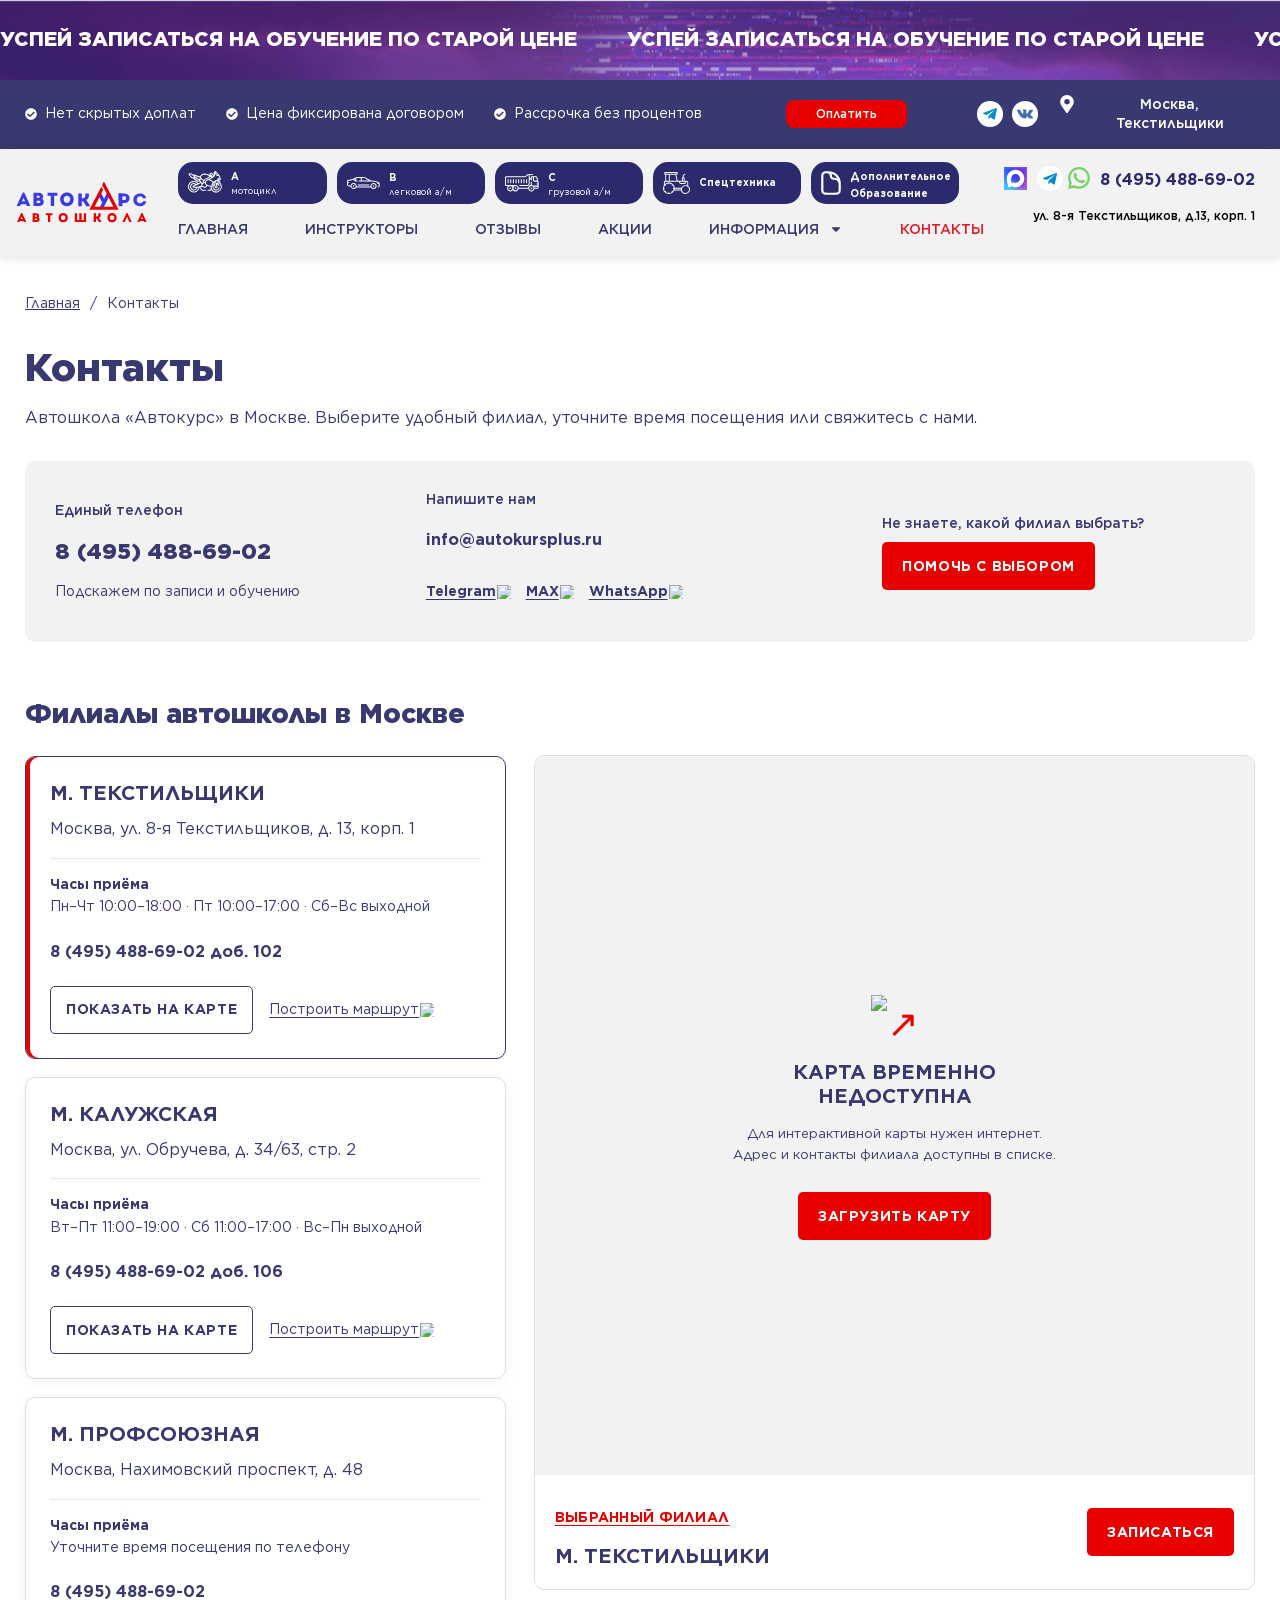
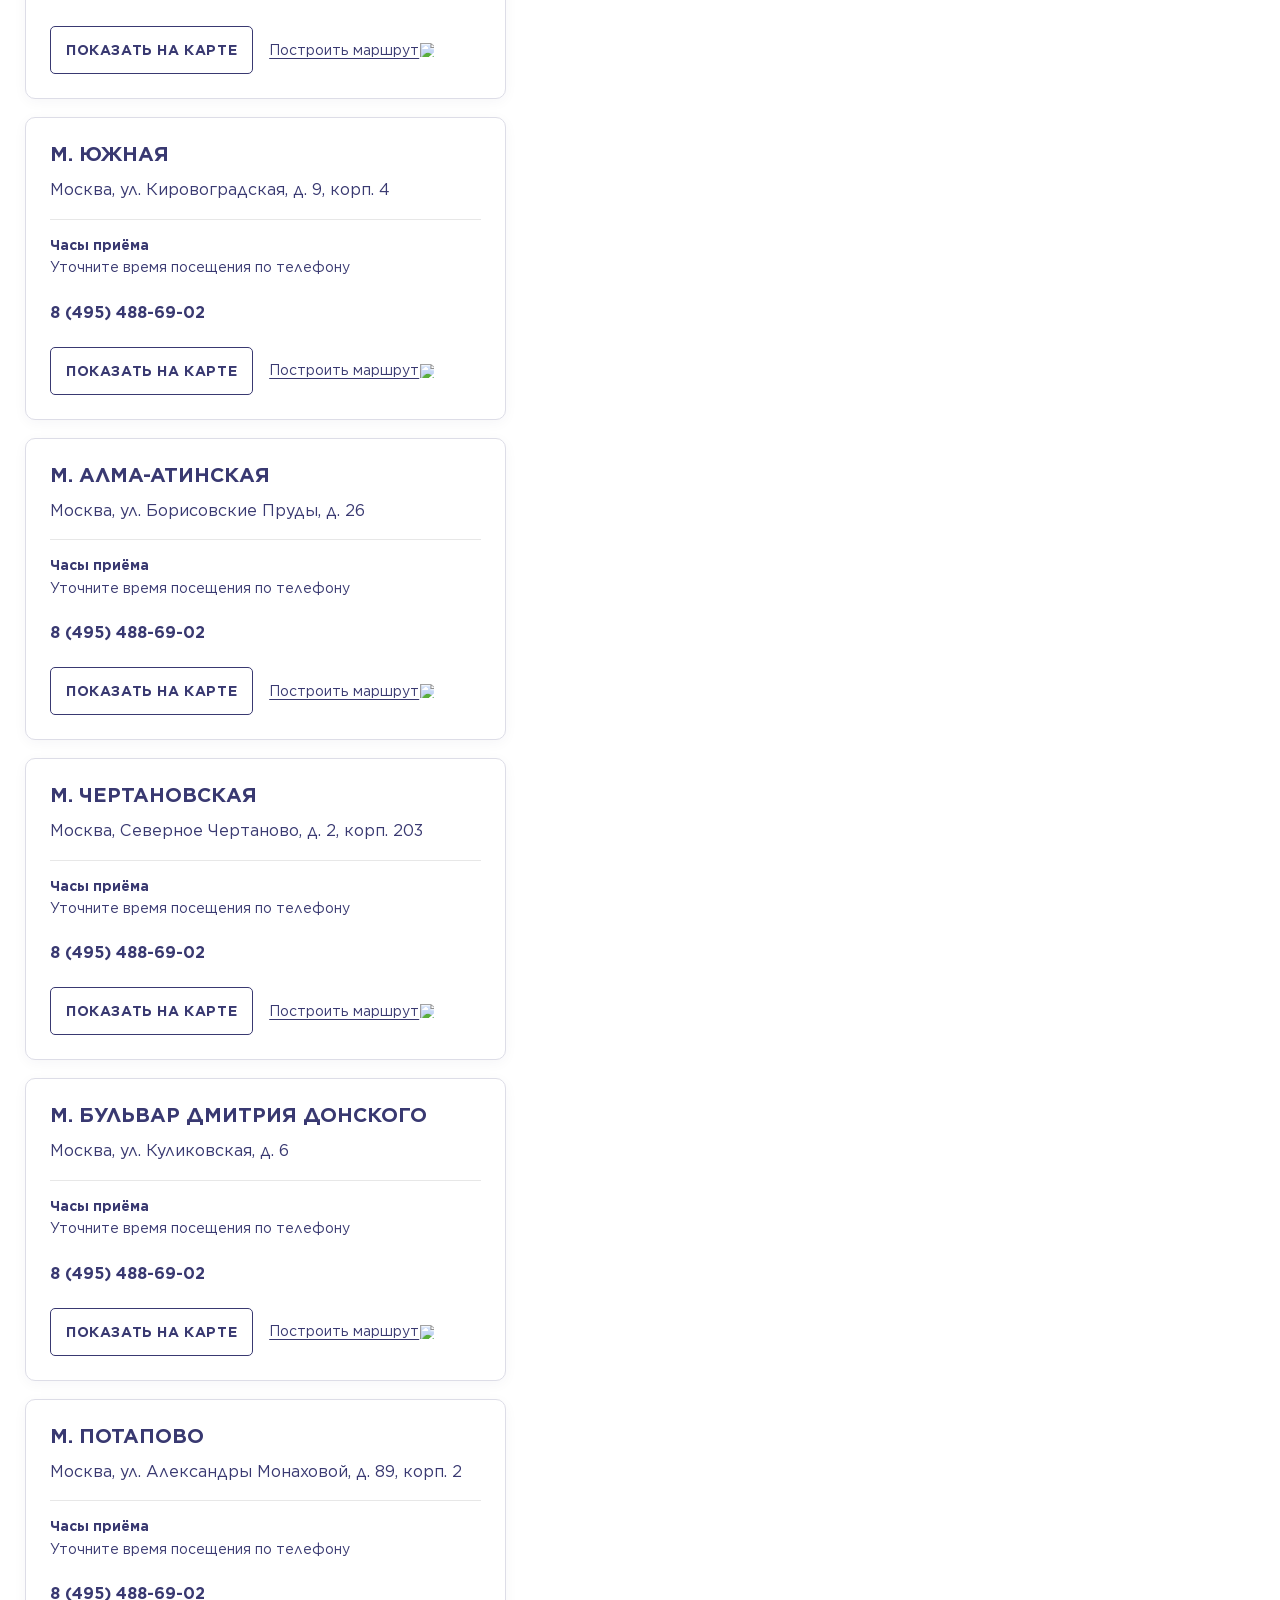
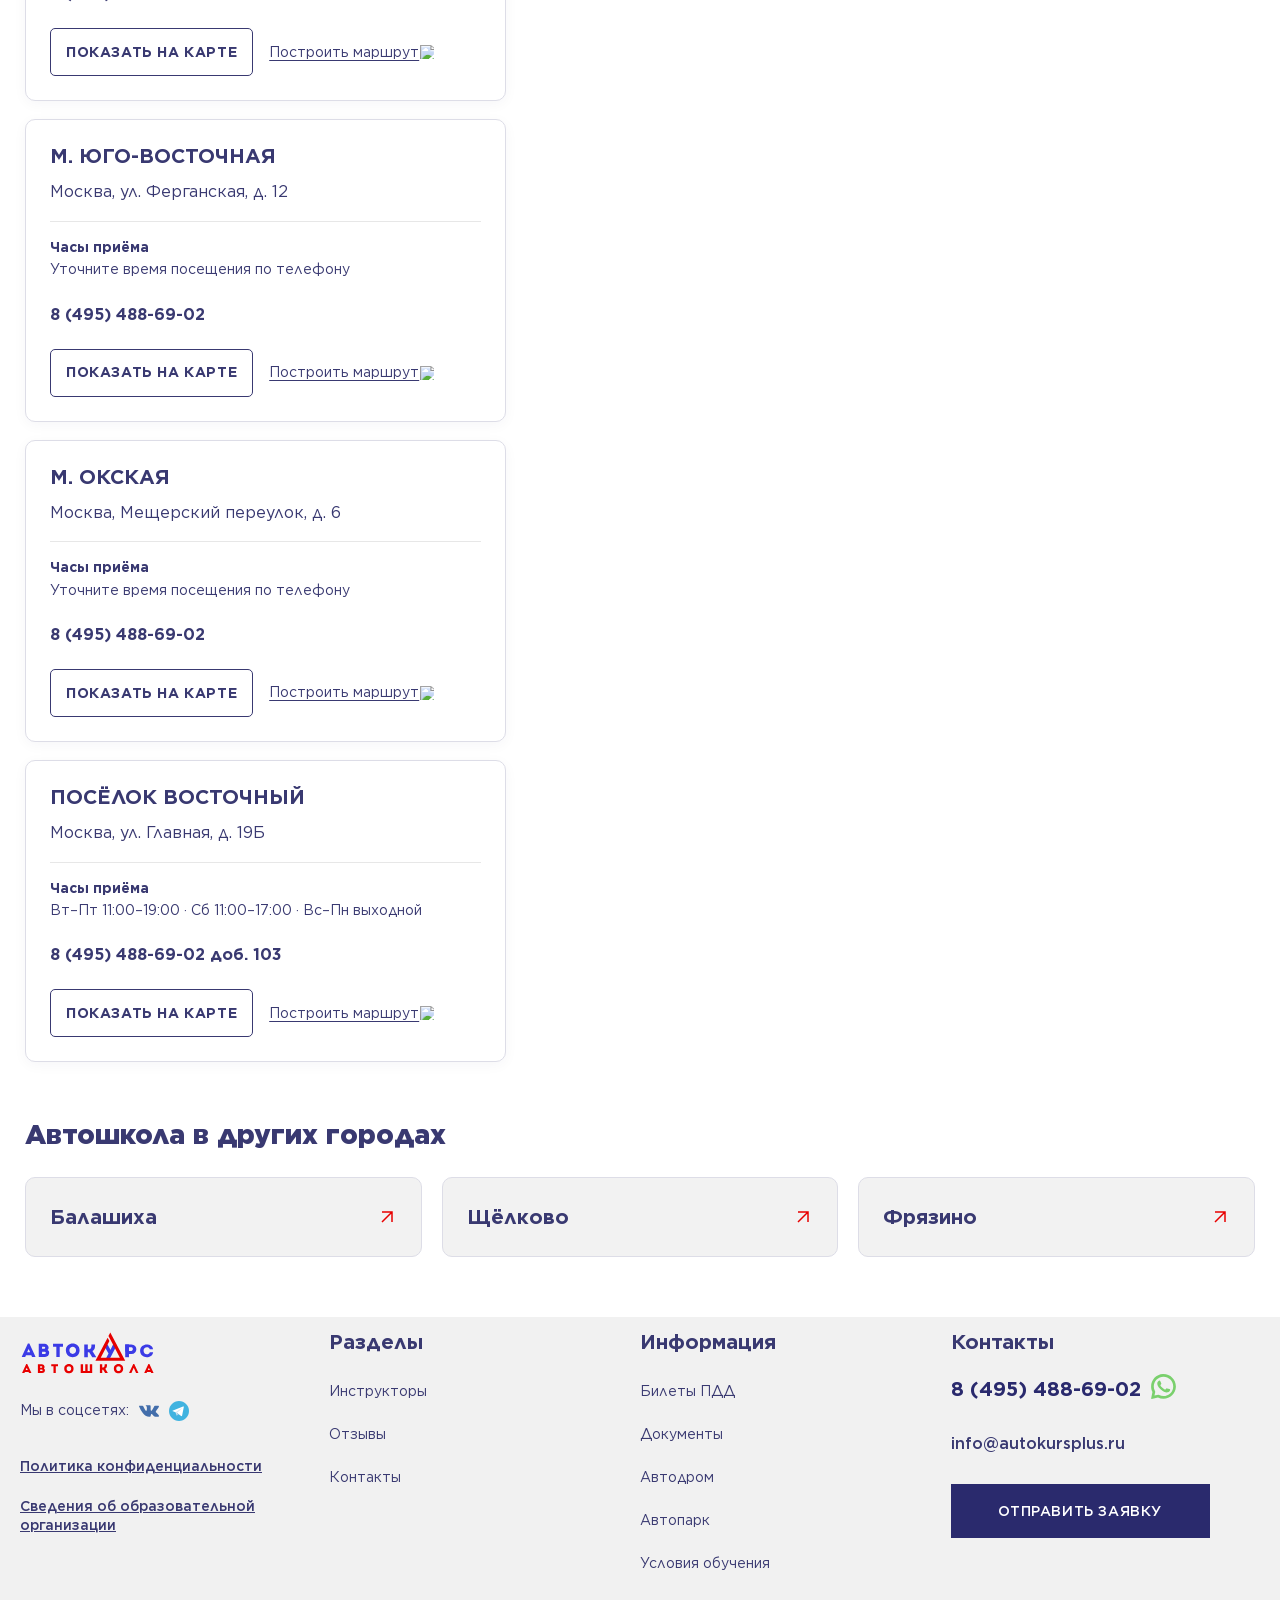
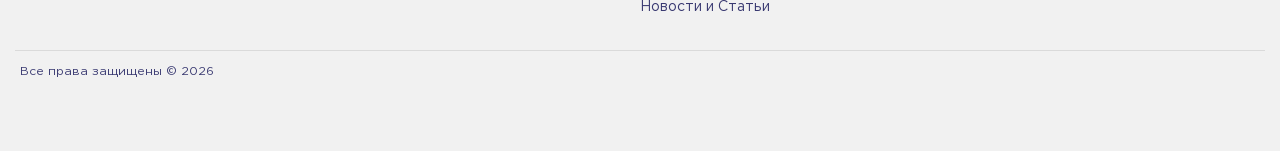
==== commit 780ec227: "Remove directions accordions from all branch contact cards" ====
--- a/index.html
+++ b/index.html
@@ -1,10 +1,11 @@
 <!doctype html>
 <html lang="ru-RU">
-<head><meta charset="UTF-8">
+<head>
+<meta name="robots" content="noindex, nofollow"><meta charset="UTF-8">
 	
 	<meta name="viewport" content="width=device-width, initial-scale=1">
 	<link rel="profile" href="https://gmpg.org/xfn/11">
-	<meta name='robots' content='index, follow, max-image-preview:large, max-snippet:-1, max-video-preview:-1' />
+	
 	<style>img:is([sizes="auto" i], [sizes^="auto," i]) { contain-intrinsic-size: 3000px 1500px }</style>
 	
 	<!-- This site is optimized with the Yoast SEO plugin v25.2 - https://yoast.com/wordpress/plugins/seo/ -->
@@ -517,7 +518,6 @@
   <p class="ak-contact-hours"><meta itemprop="openingHours" content="Mo,Tu,We,Th 10:00-18:00"><meta itemprop="openingHours" content="Fr 10:00-17:00"><meta itemprop="openingHours" content="Sa,Su 00:00-00:00"><strong>Часы приёма</strong>Пн–Чт 10:00–18:00 · Пт 10:00–17:00 · Сб–Вс выходной</p>
   <a class="ak-contact-card-phone" href="tel:+74954886902;ext=102">8 (495) 488-69-02 доб. 102</a>
   <div class="ak-contact-card-actions"><button type="button" class="ak-contact-outline" data-show-branch="0" aria-pressed="true">Показать на карте</button><a href="https://yandex.ru/maps/?mode=routes&amp;rtext=~%D0%9C%D0%BE%D1%81%D0%BA%D0%B2%D0%B0%2C%20%D1%83%D0%BB.%208-%D1%8F%20%D0%A2%D0%B5%D0%BA%D1%81%D1%82%D0%B8%D0%BB%D1%8C%D1%89%D0%B8%D0%BA%D0%BE%D0%B2%2C%20%D0%B4.%2013%2C%20%D0%BA%D0%BE%D1%80%D0%BF.%201&amp;rtt=auto" target="_blank" rel="noopener">Построить маршрут ↗</a></div>
-  <details><summary>Как добраться</summary><div class="ak-branch-photos" role="group" aria-label="Фотографии филиала Текстильщики"><figure><div class="ak-branch-photo-preview ak-branch-photo-placeholder" role="img" aria-label="Вход в филиал: фотография пока не добавлена"><svg aria-hidden="true" width="30" height="30" viewBox="0 0 24 24" fill="none" stroke="currentColor" stroke-width="1.5"><path d="M4 6h4l2-3h4l2 3h4v14H4z"/><circle cx="12" cy="13" r="4"/></svg><span>Фото пока нет</span></div><figcaption>Вход в филиал</figcaption></figure><figure><div class="ak-branch-photo-preview ak-branch-photo-placeholder" role="img" aria-label="Учебный класс: фотография пока не добавлена"><svg aria-hidden="true" width="30" height="30" viewBox="0 0 24 24" fill="none" stroke="currentColor" stroke-width="1.5"><path d="M4 6h4l2-3h4l2 3h4v14H4z"/><circle cx="12" cy="13" r="4"/></svg><span>Фото пока нет</span></div><figcaption>Учебный класс</figcaption></figure></div><p>Ориентир для поездки — станция «Текстильщики». От станции постройте маршрут к 8-й улице Текстильщиков, дому 13, корпусу 1. При поиске здания обратите внимание на номер корпуса; подходящий путь пешком или на наземном транспорте можно выбрать на карте.</p></details>
 </article>
 <article id="ak-contact-branch-1" tabindex="-1" class="ak-contact-card" data-branch-index="1" itemscope itemtype="https://schema.org/LocalBusiness https://schema.org/EducationalOrganization" itemid="https://autokursplus.ru/kontakty/#organization-kaluzhskaya.autokursplus.ru">
   <meta itemprop="name" content="Автошкола «Автокурс» — м. Калужская"><meta itemprop="url" content="https://autokursplus.ru/kontakty/#ak-contact-branch-1"><meta itemprop="telephone" content="+74954886902">
@@ -525,7 +525,6 @@
   <p class="ak-contact-hours"><meta itemprop="openingHours" content="Tu,We,Th,Fr 11:00-19:00"><meta itemprop="openingHours" content="Sa 11:00-17:00"><meta itemprop="openingHours" content="Su,Mo 00:00-00:00"><strong>Часы приёма</strong>Вт–Пт 11:00–19:00 · Сб 11:00–17:00 · Вс–Пн выходной</p>
   <a class="ak-contact-card-phone" href="tel:+74954886902;ext=106">8 (495) 488-69-02 доб. 106</a>
   <div class="ak-contact-card-actions"><button type="button" class="ak-contact-outline" data-show-branch="1" aria-pressed="false">Показать на карте</button><a href="https://yandex.ru/maps/?mode=routes&amp;rtext=~%D0%9C%D0%BE%D1%81%D0%BA%D0%B2%D0%B0%2C%20%D1%83%D0%BB.%20%D0%9E%D0%B1%D1%80%D1%83%D1%87%D0%B5%D0%B2%D0%B0%2C%20%D0%B4.%2034%2F63%2C%20%D1%81%D1%82%D1%80.%202&amp;rtt=auto" target="_blank" rel="noopener">Построить маршрут ↗</a></div>
-  <details><summary>Как добраться</summary><div class="ak-branch-photos" role="group" aria-label="Фотографии филиала Калужская"><figure><div class="ak-branch-photo-preview ak-branch-photo-placeholder" role="img" aria-label="Вход в филиал: фотография пока не добавлена"><svg aria-hidden="true" width="30" height="30" viewBox="0 0 24 24" fill="none" stroke="currentColor" stroke-width="1.5"><path d="M4 6h4l2-3h4l2 3h4v14H4z"/><circle cx="12" cy="13" r="4"/></svg><span>Фото пока нет</span></div><figcaption>Вход в филиал</figcaption></figure><figure><div class="ak-branch-photo-preview ak-branch-photo-placeholder" role="img" aria-label="Учебный класс: фотография пока не добавлена"><svg aria-hidden="true" width="30" height="30" viewBox="0 0 24 24" fill="none" stroke="currentColor" stroke-width="1.5"><path d="M4 6h4l2-3h4l2 3h4v14H4z"/><circle cx="12" cy="13" r="4"/></svg><span>Фото пока нет</span></div><figcaption>Учебный класс</figcaption></figure></div><p>Ориентир — метро «Калужская». Далее постройте маршрут к улице Обручева, дому 34/63, строению 2. На территории ищите именно строение 2; путь от метро и подъезд на автомобиле проверьте по карте.</p></details>
 </article>
 <article id="ak-contact-branch-2" tabindex="-1" class="ak-contact-card" data-branch-index="2" itemscope itemtype="https://schema.org/LocalBusiness https://schema.org/EducationalOrganization" itemid="https://autokursplus.ru/kontakty/#organization-nahimovskij-prospekt.autokursplus.ru">
   <meta itemprop="name" content="Автошкола «Автокурс» — м. Профсоюзная"><meta itemprop="url" content="https://autokursplus.ru/kontakty/#ak-contact-branch-2"><meta itemprop="telephone" content="+74954886902">
@@ -533,7 +532,6 @@
   <p class="ak-contact-hours"><strong>Часы приёма</strong>Уточните время посещения по телефону</p>
   <a class="ak-contact-card-phone" href="tel:+74954886902">8 (495) 488-69-02</a>
   <div class="ak-contact-card-actions"><button type="button" class="ak-contact-outline" data-show-branch="2" aria-pressed="false">Показать на карте</button><a href="https://yandex.ru/maps/?mode=routes&amp;rtext=~%D0%9C%D0%BE%D1%81%D0%BA%D0%B2%D0%B0%2C%20%D0%9D%D0%B0%D1%85%D0%B8%D0%BC%D0%BE%D0%B2%D1%81%D0%BA%D0%B8%D0%B9%20%D0%BF%D1%80%D0%BE%D1%81%D0%BF%D0%B5%D0%BA%D1%82%2C%20%D0%B4.%2048&amp;rtt=auto" target="_blank" rel="noopener">Построить маршрут ↗</a></div>
-  <details><summary>Как добраться</summary><div class="ak-branch-photos" role="group" aria-label="Фотографии филиала Профсоюзная"><figure><div class="ak-branch-photo-preview ak-branch-photo-placeholder" role="img" aria-label="Вход в филиал: фотография пока не добавлена"><svg aria-hidden="true" width="30" height="30" viewBox="0 0 24 24" fill="none" stroke="currentColor" stroke-width="1.5"><path d="M4 6h4l2-3h4l2 3h4v14H4z"/><circle cx="12" cy="13" r="4"/></svg><span>Фото пока нет</span></div><figcaption>Вход в филиал</figcaption></figure><figure><div class="ak-branch-photo-preview ak-branch-photo-placeholder" role="img" aria-label="Учебный класс: фотография пока не добавлена"><svg aria-hidden="true" width="30" height="30" viewBox="0 0 24 24" fill="none" stroke="currentColor" stroke-width="1.5"><path d="M4 6h4l2-3h4l2 3h4v14H4z"/><circle cx="12" cy="13" r="4"/></svg><span>Фото пока нет</span></div><figcaption>Учебный класс</figcaption></figure></div><p>Ориентир — метро «Профсоюзная». Адрес назначения — Нахимовский проспект, дом 48. Постройте маршрут от станции до дома, чтобы выбрать удобный подход пешком или вариант с наземным транспортом.</p></details>
 </article>
 <article id="ak-contact-branch-3" tabindex="-1" class="ak-contact-card" data-branch-index="3" itemscope itemtype="https://schema.org/LocalBusiness https://schema.org/EducationalOrganization" itemid="https://autokursplus.ru/kontakty/#organization-yuzhnaya.autokursplus.ru">
   <meta itemprop="name" content="Автошкола «Автокурс» — м. Южная"><meta itemprop="url" content="https://autokursplus.ru/kontakty/#ak-contact-branch-3"><meta itemprop="telephone" content="+74954886902">
@@ -541,7 +539,6 @@
   <p class="ak-contact-hours"><strong>Часы приёма</strong>Уточните время посещения по телефону</p>
   <a class="ak-contact-card-phone" href="tel:+74954886902">8 (495) 488-69-02</a>
   <div class="ak-contact-card-actions"><button type="button" class="ak-contact-outline" data-show-branch="3" aria-pressed="false">Показать на карте</button><a href="https://yandex.ru/maps/?mode=routes&amp;rtext=~%D0%9C%D0%BE%D1%81%D0%BA%D0%B2%D0%B0%2C%20%D1%83%D0%BB.%20%D0%9A%D0%B8%D1%80%D0%BE%D0%B2%D0%BE%D0%B3%D1%80%D0%B0%D0%B4%D1%81%D0%BA%D0%B0%D1%8F%2C%20%D0%B4.%209%2C%20%D0%BA%D0%BE%D1%80%D0%BF.%204&amp;rtt=auto" target="_blank" rel="noopener">Построить маршрут ↗</a></div>
-  <details><summary>Как добраться</summary><div class="ak-branch-photos" role="group" aria-label="Фотографии филиала Южная"><figure><div class="ak-branch-photo-preview ak-branch-photo-placeholder" role="img" aria-label="Вход в филиал: фотография пока не добавлена"><svg aria-hidden="true" width="30" height="30" viewBox="0 0 24 24" fill="none" stroke="currentColor" stroke-width="1.5"><path d="M4 6h4l2-3h4l2 3h4v14H4z"/><circle cx="12" cy="13" r="4"/></svg><span>Фото пока нет</span></div><figcaption>Вход в филиал</figcaption></figure><figure><div class="ak-branch-photo-preview ak-branch-photo-placeholder" role="img" aria-label="Учебный класс: фотография пока не добавлена"><svg aria-hidden="true" width="30" height="30" viewBox="0 0 24 24" fill="none" stroke="currentColor" stroke-width="1.5"><path d="M4 6h4l2-3h4l2 3h4v14H4z"/><circle cx="12" cy="13" r="4"/></svg><span>Фото пока нет</span></div><figcaption>Учебный класс</figcaption></figure></div><p>Ориентир — метро «Южная». Далее — к дому 9, корпусу 4 на Кировоградской улице. В навигаторе укажите адрес с корпусом, чтобы маршрут привёл к нужному зданию.</p></details>
 </article>
 <article id="ak-contact-branch-4" tabindex="-1" class="ak-contact-card" data-branch-index="4" itemscope itemtype="https://schema.org/LocalBusiness https://schema.org/EducationalOrganization" itemid="https://autokursplus.ru/kontakty/#organization-borisovo.autokursplus.ru">
   <meta itemprop="name" content="Автошкола «Автокурс» — м. Алма-Атинская"><meta itemprop="url" content="https://autokursplus.ru/kontakty/#ak-contact-branch-4"><meta itemprop="telephone" content="+74954886902">
@@ -549,7 +546,6 @@
   <p class="ak-contact-hours"><strong>Часы приёма</strong>Уточните время посещения по телефону</p>
   <a class="ak-contact-card-phone" href="tel:+74954886902">8 (495) 488-69-02</a>
   <div class="ak-contact-card-actions"><button type="button" class="ak-contact-outline" data-show-branch="4" aria-pressed="false">Показать на карте</button><a href="https://yandex.ru/maps/?mode=routes&amp;rtext=~%D0%9C%D0%BE%D1%81%D0%BA%D0%B2%D0%B0%2C%20%D1%83%D0%BB.%20%D0%91%D0%BE%D1%80%D0%B8%D1%81%D0%BE%D0%B2%D1%81%D0%BA%D0%B8%D0%B5%20%D0%9F%D1%80%D1%83%D0%B4%D1%8B%2C%20%D0%B4.%2026&amp;rtt=auto" target="_blank" rel="noopener">Построить маршрут ↗</a></div>
-  <details><summary>Как добраться</summary><div class="ak-branch-photos" role="group" aria-label="Фотографии филиала Алма-Атинская"><figure><div class="ak-branch-photo-preview ak-branch-photo-placeholder" role="img" aria-label="Вход в филиал: фотография пока не добавлена"><svg aria-hidden="true" width="30" height="30" viewBox="0 0 24 24" fill="none" stroke="currentColor" stroke-width="1.5"><path d="M4 6h4l2-3h4l2 3h4v14H4z"/><circle cx="12" cy="13" r="4"/></svg><span>Фото пока нет</span></div><figcaption>Вход в филиал</figcaption></figure><figure><div class="ak-branch-photo-preview ak-branch-photo-placeholder" role="img" aria-label="Учебный класс: фотография пока не добавлена"><svg aria-hidden="true" width="30" height="30" viewBox="0 0 24 24" fill="none" stroke="currentColor" stroke-width="1.5"><path d="M4 6h4l2-3h4l2 3h4v14H4z"/><circle cx="12" cy="13" r="4"/></svg><span>Фото пока нет</span></div><figcaption>Учебный класс</figcaption></figure></div><p>Ориентир — метро «Алма-Атинская». От станции выберите маршрут к улице Борисовские Пруды, дому 26. На карте можно сравнить пеший путь и поездку на наземном транспорте; для автомобиля укажите этот же адрес назначения.</p></details>
 </article>
 <article id="ak-contact-branch-5" tabindex="-1" class="ak-contact-card" data-branch-index="5" itemscope itemtype="https://schema.org/LocalBusiness https://schema.org/EducationalOrganization" itemid="https://autokursplus.ru/kontakty/#organization-chertanovskaya.autokursplus.ru">
   <meta itemprop="name" content="Автошкола «Автокурс» — м. Чертановская"><meta itemprop="url" content="https://autokursplus.ru/kontakty/#ak-contact-branch-5"><meta itemprop="telephone" content="+74954886902">
@@ -557,7 +553,6 @@
   <p class="ak-contact-hours"><strong>Часы приёма</strong>Уточните время посещения по телефону</p>
   <a class="ak-contact-card-phone" href="tel:+74954886902">8 (495) 488-69-02</a>
   <div class="ak-contact-card-actions"><button type="button" class="ak-contact-outline" data-show-branch="5" aria-pressed="false">Показать на карте</button><a href="https://yandex.ru/maps/?mode=routes&amp;rtext=~%D0%9C%D0%BE%D1%81%D0%BA%D0%B2%D0%B0%2C%20%D0%A1%D0%B5%D0%B2%D0%B5%D1%80%D0%BD%D0%BE%D0%B5%20%D0%A7%D0%B5%D1%80%D1%82%D0%B0%D0%BD%D0%BE%D0%B2%D0%BE%2C%20%D0%B4.%202%2C%20%D0%BA%D0%BE%D1%80%D0%BF.%20203&amp;rtt=auto" target="_blank" rel="noopener">Построить маршрут ↗</a></div>
-  <details><summary>Как добраться</summary><div class="ak-branch-photos" role="group" aria-label="Фотографии филиала Чертановская"><figure><div class="ak-branch-photo-preview ak-branch-photo-placeholder" role="img" aria-label="Вход в филиал: фотография пока не добавлена"><svg aria-hidden="true" width="30" height="30" viewBox="0 0 24 24" fill="none" stroke="currentColor" stroke-width="1.5"><path d="M4 6h4l2-3h4l2 3h4v14H4z"/><circle cx="12" cy="13" r="4"/></svg><span>Фото пока нет</span></div><figcaption>Вход в филиал</figcaption></figure><figure><div class="ak-branch-photo-preview ak-branch-photo-placeholder" role="img" aria-label="Учебный класс: фотография пока не добавлена"><svg aria-hidden="true" width="30" height="30" viewBox="0 0 24 24" fill="none" stroke="currentColor" stroke-width="1.5"><path d="M4 6h4l2-3h4l2 3h4v14H4z"/><circle cx="12" cy="13" r="4"/></svg><span>Фото пока нет</span></div><figcaption>Учебный класс</figcaption></figure></div><p>Ориентир — метро «Чертановская». Адрес филиала — Северное Чертаново, дом 2, корпус 203. При построении маршрута укажите адрес полностью и сверяйте обозначение корпуса на месте.</p></details>
 </article>
 <article id="ak-contact-branch-6" tabindex="-1" class="ak-contact-card" data-branch-index="6" itemscope itemtype="https://schema.org/LocalBusiness https://schema.org/EducationalOrganization" itemid="https://autokursplus.ru/kontakty/#organization-bulvar-dmitriya-donskogo.autokursplus.ru">
   <meta itemprop="name" content="Автошкола «Автокурс» — м. Бульвар Дмитрия Донского"><meta itemprop="url" content="https://autokursplus.ru/kontakty/#ak-contact-branch-6"><meta itemprop="telephone" content="+74954886902">
@@ -565,7 +560,6 @@
   <p class="ak-contact-hours"><strong>Часы приёма</strong>Уточните время посещения по телефону</p>
   <a class="ak-contact-card-phone" href="tel:+74954886902">8 (495) 488-69-02</a>
   <div class="ak-contact-card-actions"><button type="button" class="ak-contact-outline" data-show-branch="6" aria-pressed="false">Показать на карте</button><a href="https://yandex.ru/maps/?mode=routes&amp;rtext=~%D0%9C%D0%BE%D1%81%D0%BA%D0%B2%D0%B0%2C%20%D1%83%D0%BB.%20%D0%9A%D1%83%D0%BB%D0%B8%D0%BA%D0%BE%D0%B2%D1%81%D0%BA%D0%B0%D1%8F%2C%20%D0%B4.%206&amp;rtt=auto" target="_blank" rel="noopener">Построить маршрут ↗</a></div>
-  <details><summary>Как добраться</summary><div class="ak-branch-photos" role="group" aria-label="Фотографии филиала Бульвар Дмитрия Донского"><figure><div class="ak-branch-photo-preview ak-branch-photo-placeholder" role="img" aria-label="Вход в филиал: фотография пока не добавлена"><svg aria-hidden="true" width="30" height="30" viewBox="0 0 24 24" fill="none" stroke="currentColor" stroke-width="1.5"><path d="M4 6h4l2-3h4l2 3h4v14H4z"/><circle cx="12" cy="13" r="4"/></svg><span>Фото пока нет</span></div><figcaption>Вход в филиал</figcaption></figure><figure><div class="ak-branch-photo-preview ak-branch-photo-placeholder" role="img" aria-label="Учебный класс: фотография пока не добавлена"><svg aria-hidden="true" width="30" height="30" viewBox="0 0 24 24" fill="none" stroke="currentColor" stroke-width="1.5"><path d="M4 6h4l2-3h4l2 3h4v14H4z"/><circle cx="12" cy="13" r="4"/></svg><span>Фото пока нет</span></div><figcaption>Учебный класс</figcaption></figure></div><p>Ориентир — метро «Бульвар Дмитрия Донского». Далее постройте маршрут к Куликовской улице, дому 6. Карта поможет выбрать подходящий путь от метро или подъезд на автомобиле.</p></details>
 </article>
 <article id="ak-contact-branch-7" tabindex="-1" class="ak-contact-card" data-branch-index="7" itemscope itemtype="https://schema.org/LocalBusiness https://schema.org/EducationalOrganization" itemid="https://autokursplus.ru/kontakty/#organization-potapovo.autokursplus.ru">
   <meta itemprop="name" content="Автошкола «Автокурс» — м. Потапово"><meta itemprop="url" content="https://autokursplus.ru/kontakty/#ak-contact-branch-7"><meta itemprop="telephone" content="+74954886902">
@@ -573,7 +567,6 @@
   <p class="ak-contact-hours"><strong>Часы приёма</strong>Уточните время посещения по телефону</p>
   <a class="ak-contact-card-phone" href="tel:+74954886902">8 (495) 488-69-02</a>
   <div class="ak-contact-card-actions"><button type="button" class="ak-contact-outline" data-show-branch="7" aria-pressed="false">Показать на карте</button><a href="https://yandex.ru/maps/?mode=routes&amp;rtext=~%D0%9C%D0%BE%D1%81%D0%BA%D0%B2%D0%B0%2C%20%D1%83%D0%BB.%20%D0%90%D0%BB%D0%B5%D0%BA%D1%81%D0%B0%D0%BD%D0%B4%D1%80%D1%8B%20%D0%9C%D0%BE%D0%BD%D0%B0%D1%85%D0%BE%D0%B2%D0%BE%D0%B9%2C%20%D0%B4.%2089%2C%20%D0%BA%D0%BE%D1%80%D0%BF.%202&amp;rtt=auto" target="_blank" rel="noopener">Построить маршрут ↗</a></div>
-  <details><summary>Как добраться</summary><div class="ak-branch-photos" role="group" aria-label="Фотографии филиала Потапово"><figure><div class="ak-branch-photo-preview ak-branch-photo-placeholder" role="img" aria-label="Вход в филиал: фотография пока не добавлена"><svg aria-hidden="true" width="30" height="30" viewBox="0 0 24 24" fill="none" stroke="currentColor" stroke-width="1.5"><path d="M4 6h4l2-3h4l2 3h4v14H4z"/><circle cx="12" cy="13" r="4"/></svg><span>Фото пока нет</span></div><figcaption>Вход в филиал</figcaption></figure><figure><div class="ak-branch-photo-preview ak-branch-photo-placeholder" role="img" aria-label="Учебный класс: фотография пока не добавлена"><svg aria-hidden="true" width="30" height="30" viewBox="0 0 24 24" fill="none" stroke="currentColor" stroke-width="1.5"><path d="M4 6h4l2-3h4l2 3h4v14H4z"/><circle cx="12" cy="13" r="4"/></svg><span>Фото пока нет</span></div><figcaption>Учебный класс</figcaption></figure></div><p>Ориентир — метро «Потапово». Адрес назначения — улица Александры Монаховой, дом 89, корпус 2. Маршрут от станции уточните на карте; при поездке на автомобиле обязательно укажите корпус 2.</p></details>
 </article>
 <article id="ak-contact-branch-8" tabindex="-1" class="ak-contact-card" data-branch-index="8" itemscope itemtype="https://schema.org/LocalBusiness https://schema.org/EducationalOrganization" itemid="https://autokursplus.ru/kontakty/#organization-yugo-vostochnaya.autokursplus.ru">
   <meta itemprop="name" content="Автошкола «Автокурс» — м. Юго-Восточная"><meta itemprop="url" content="https://autokursplus.ru/kontakty/#ak-contact-branch-8"><meta itemprop="telephone" content="+74954886902">
@@ -581,7 +574,6 @@
   <p class="ak-contact-hours"><strong>Часы приёма</strong>Уточните время посещения по телефону</p>
   <a class="ak-contact-card-phone" href="tel:+74954886902">8 (495) 488-69-02</a>
   <div class="ak-contact-card-actions"><button type="button" class="ak-contact-outline" data-show-branch="8" aria-pressed="false">Показать на карте</button><a href="https://yandex.ru/maps/?mode=routes&amp;rtext=~%D0%9C%D0%BE%D1%81%D0%BA%D0%B2%D0%B0%2C%20%D1%83%D0%BB.%20%D0%A4%D0%B5%D1%80%D0%B3%D0%B0%D0%BD%D1%81%D0%BA%D0%B0%D1%8F%2C%20%D0%B4.%2012&amp;rtt=auto" target="_blank" rel="noopener">Построить маршрут ↗</a></div>
-  <details><summary>Как добраться</summary><div class="ak-branch-photos" role="group" aria-label="Фотографии филиала Юго-Восточная"><figure><div class="ak-branch-photo-preview ak-branch-photo-placeholder" role="img" aria-label="Вход в филиал: фотография пока не добавлена"><svg aria-hidden="true" width="30" height="30" viewBox="0 0 24 24" fill="none" stroke="currentColor" stroke-width="1.5"><path d="M4 6h4l2-3h4l2 3h4v14H4z"/><circle cx="12" cy="13" r="4"/></svg><span>Фото пока нет</span></div><figcaption>Вход в филиал</figcaption></figure><figure><div class="ak-branch-photo-preview ak-branch-photo-placeholder" role="img" aria-label="Учебный класс: фотография пока не добавлена"><svg aria-hidden="true" width="30" height="30" viewBox="0 0 24 24" fill="none" stroke="currentColor" stroke-width="1.5"><path d="M4 6h4l2-3h4l2 3h4v14H4z"/><circle cx="12" cy="13" r="4"/></svg><span>Фото пока нет</span></div><figcaption>Учебный класс</figcaption></figure></div><p>Ориентир — метро «Юго-Восточная». Филиал находится по адресу: Ферганская улица, дом 12. Постройте маршрут от станции до дома; карта покажет путь пешком и доступные варианты общественного транспорта.</p></details>
 </article>
 <article id="ak-contact-branch-9" tabindex="-1" class="ak-contact-card" data-branch-index="9" itemscope itemtype="https://schema.org/LocalBusiness https://schema.org/EducationalOrganization" itemid="https://autokursplus.ru/kontakty/#organization-okskaya.autokursplus.ru">
   <meta itemprop="name" content="Автошкола «Автокурс» — м. Окская"><meta itemprop="url" content="https://autokursplus.ru/kontakty/#ak-contact-branch-9"><meta itemprop="telephone" content="+74954886902">
@@ -589,7 +581,6 @@
   <p class="ak-contact-hours"><strong>Часы приёма</strong>Уточните время посещения по телефону</p>
   <a class="ak-contact-card-phone" href="tel:+74954886902">8 (495) 488-69-02</a>
   <div class="ak-contact-card-actions"><button type="button" class="ak-contact-outline" data-show-branch="9" aria-pressed="false">Показать на карте</button><a href="https://yandex.ru/maps/?mode=routes&amp;rtext=~%D0%9C%D0%BE%D1%81%D0%BA%D0%B2%D0%B0%2C%20%D0%9C%D0%B5%D1%89%D0%B5%D1%80%D1%81%D0%BA%D0%B8%D0%B9%20%D0%BF%D0%B5%D1%80%D0%B5%D1%83%D0%BB%D0%BE%D0%BA%2C%20%D0%B4.%206&amp;rtt=auto" target="_blank" rel="noopener">Построить маршрут ↗</a></div>
-  <details><summary>Как добраться</summary><div class="ak-branch-photos" role="group" aria-label="Фотографии филиала Окская"><figure><div class="ak-branch-photo-preview ak-branch-photo-placeholder" role="img" aria-label="Вход в филиал: фотография пока не добавлена"><svg aria-hidden="true" width="30" height="30" viewBox="0 0 24 24" fill="none" stroke="currentColor" stroke-width="1.5"><path d="M4 6h4l2-3h4l2 3h4v14H4z"/><circle cx="12" cy="13" r="4"/></svg><span>Фото пока нет</span></div><figcaption>Вход в филиал</figcaption></figure><figure><div class="ak-branch-photo-preview ak-branch-photo-placeholder" role="img" aria-label="Учебный класс: фотография пока не добавлена"><svg aria-hidden="true" width="30" height="30" viewBox="0 0 24 24" fill="none" stroke="currentColor" stroke-width="1.5"><path d="M4 6h4l2-3h4l2 3h4v14H4z"/><circle cx="12" cy="13" r="4"/></svg><span>Фото пока нет</span></div><figcaption>Учебный класс</figcaption></figure></div><p>Ориентир — метро «Окская». Адрес назначения — Мещерский переулок, дом 6. Проверьте маршрут от станции по карте и сверяйте название переулка и номер дома при подходе к зданию.</p></details>
 </article>
 <article id="ak-contact-branch-10" tabindex="-1" class="ak-contact-card" data-branch-index="10" itemscope itemtype="https://schema.org/LocalBusiness https://schema.org/EducationalOrganization" itemid="https://autokursplus.ru/kontakty/#organization-vostochyi.autokursplus.ru">
   <meta itemprop="name" content="Автошкола «Автокурс» — Посёлок Восточный"><meta itemprop="url" content="https://autokursplus.ru/kontakty/#ak-contact-branch-10"><meta itemprop="telephone" content="+74954886902">
@@ -597,7 +588,6 @@
   <p class="ak-contact-hours"><meta itemprop="openingHours" content="Tu,We,Th,Fr 11:00-19:00"><meta itemprop="openingHours" content="Sa 11:00-17:00"><meta itemprop="openingHours" content="Su,Mo 00:00-00:00"><strong>Часы приёма</strong>Вт–Пт 11:00–19:00 · Сб 11:00–17:00 · Вс–Пн выходной</p>
   <a class="ak-contact-card-phone" href="tel:+74954886902;ext=103">8 (495) 488-69-02 доб. 103</a>
   <div class="ak-contact-card-actions"><button type="button" class="ak-contact-outline" data-show-branch="10" aria-pressed="false">Показать на карте</button><a href="https://yandex.ru/maps/?mode=routes&amp;rtext=~%D0%9C%D0%BE%D1%81%D0%BA%D0%B2%D0%B0%2C%20%D1%83%D0%BB.%20%D0%93%D0%BB%D0%B0%D0%B2%D0%BD%D0%B0%D1%8F%2C%20%D0%B4.%2019%D0%91&amp;rtt=auto" target="_blank" rel="noopener">Построить маршрут ↗</a></div>
-  <details><summary>Как добраться</summary><div class="ak-branch-photos" role="group" aria-label="Фотографии филиала Посёлок Восточный"><figure><div class="ak-branch-photo-preview ak-branch-photo-placeholder" role="img" aria-label="Вход в филиал: фотография пока не добавлена"><svg aria-hidden="true" width="30" height="30" viewBox="0 0 24 24" fill="none" stroke="currentColor" stroke-width="1.5"><path d="M4 6h4l2-3h4l2 3h4v14H4z"/><circle cx="12" cy="13" r="4"/></svg><span>Фото пока нет</span></div><figcaption>Вход в филиал</figcaption></figure><figure><div class="ak-branch-photo-preview ak-branch-photo-placeholder" role="img" aria-label="Учебный класс: фотография пока не добавлена"><svg aria-hidden="true" width="30" height="30" viewBox="0 0 24 24" fill="none" stroke="currentColor" stroke-width="1.5"><path d="M4 6h4l2-3h4l2 3h4v14H4z"/><circle cx="12" cy="13" r="4"/></svg><span>Фото пока нет</span></div><figcaption>Учебный класс</figcaption></figure></div><p>Филиал расположен в московском посёлке Восточный, на Главной улице, в доме 19Б. Для поездки постройте маршрут именно до посёлка Восточный: в адресе назначения укажите населённый пункт и букву «Б» в номере дома. Подходящую остановку и дальнейший путь до здания выберите на карте.</p></details>
 </article></div>
         <aside class="ak-contact-location" aria-label="Выбранный филиал">
           <div class="ak-contact-map" aria-label="Яндекс.Карта выбранного филиала">
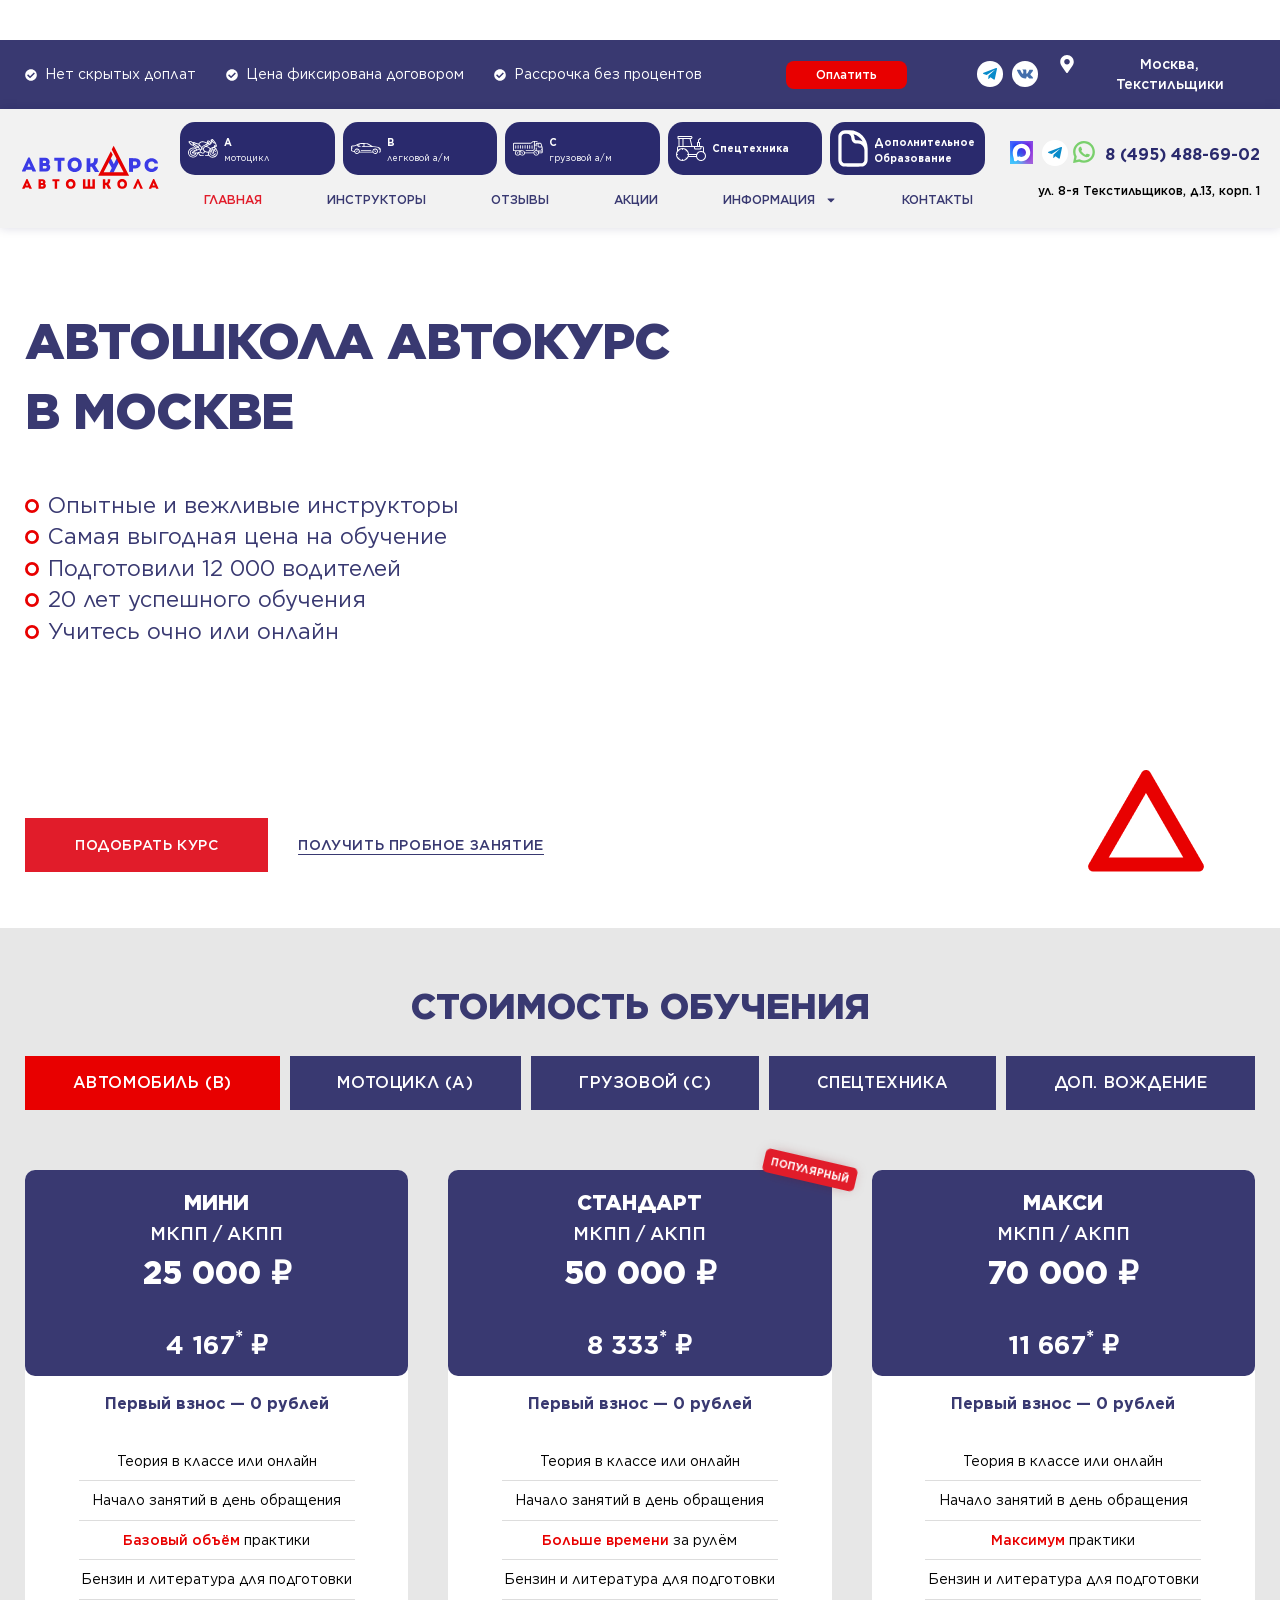
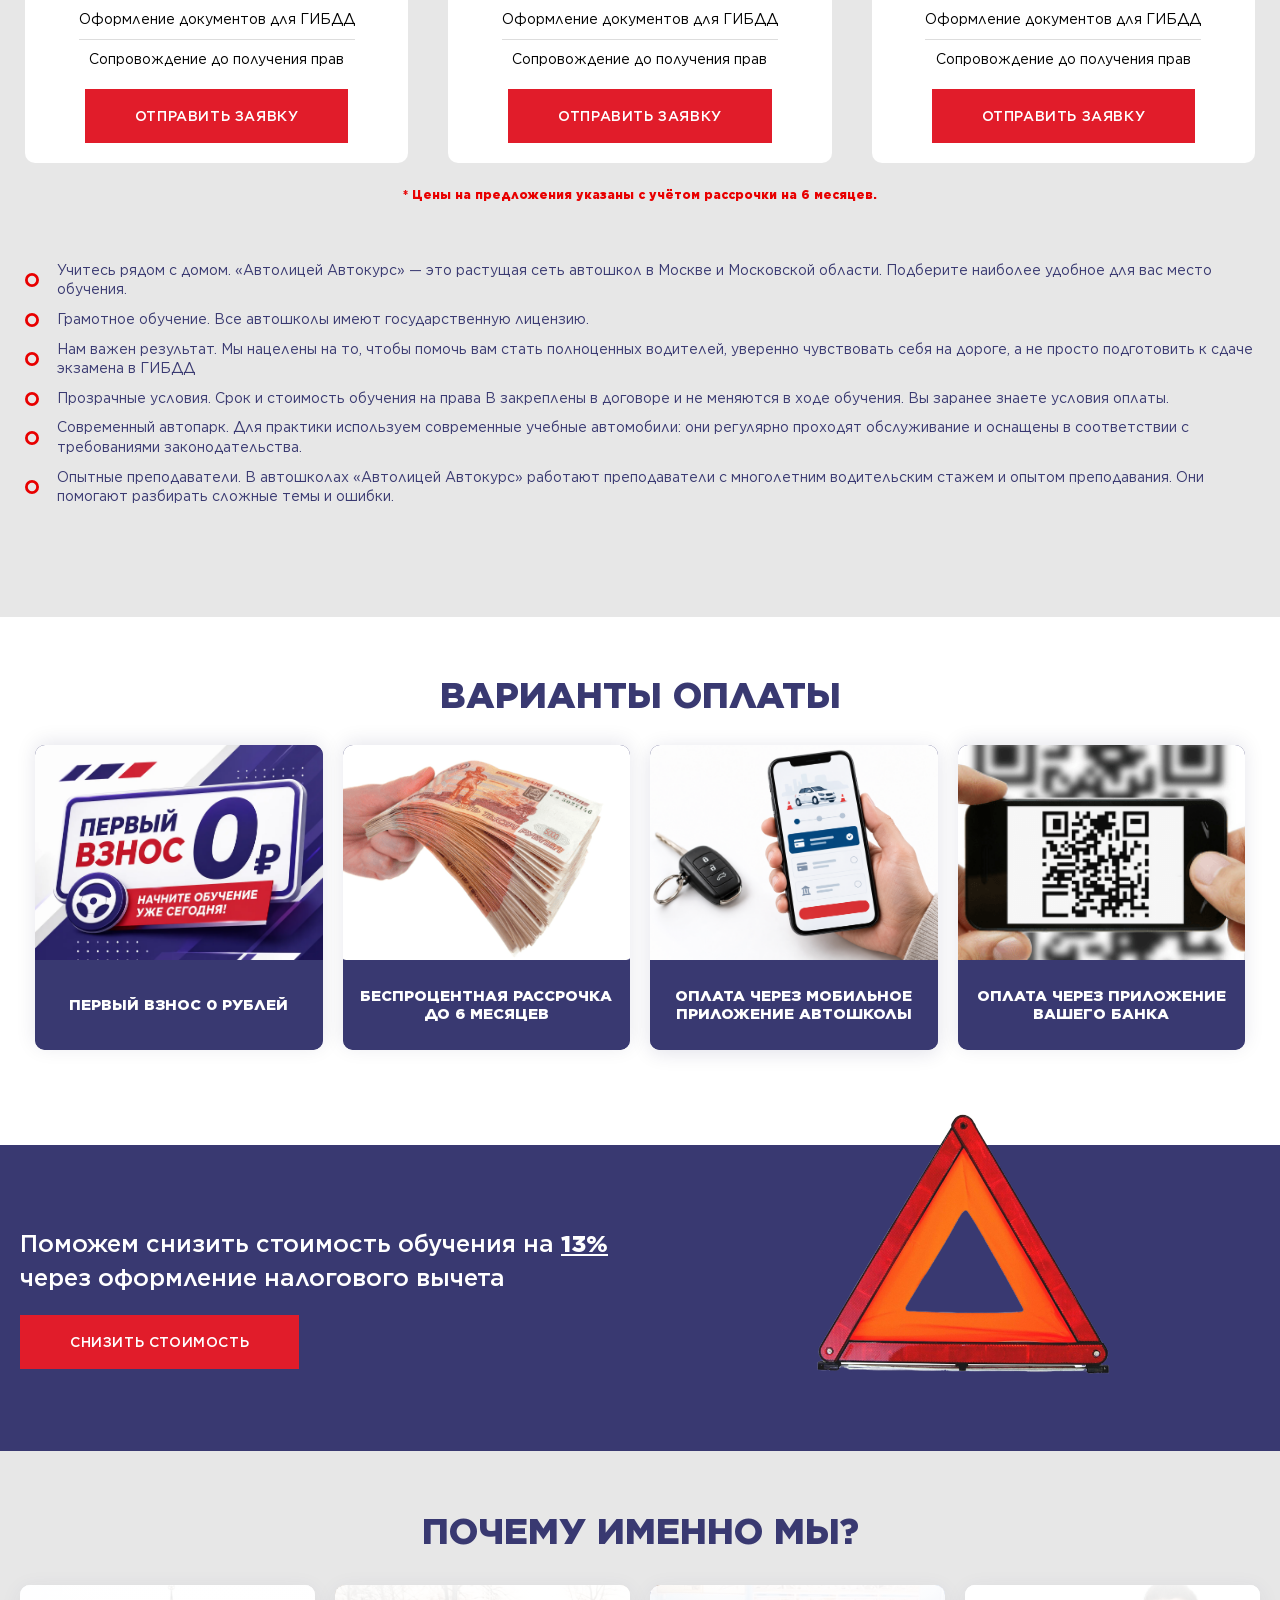
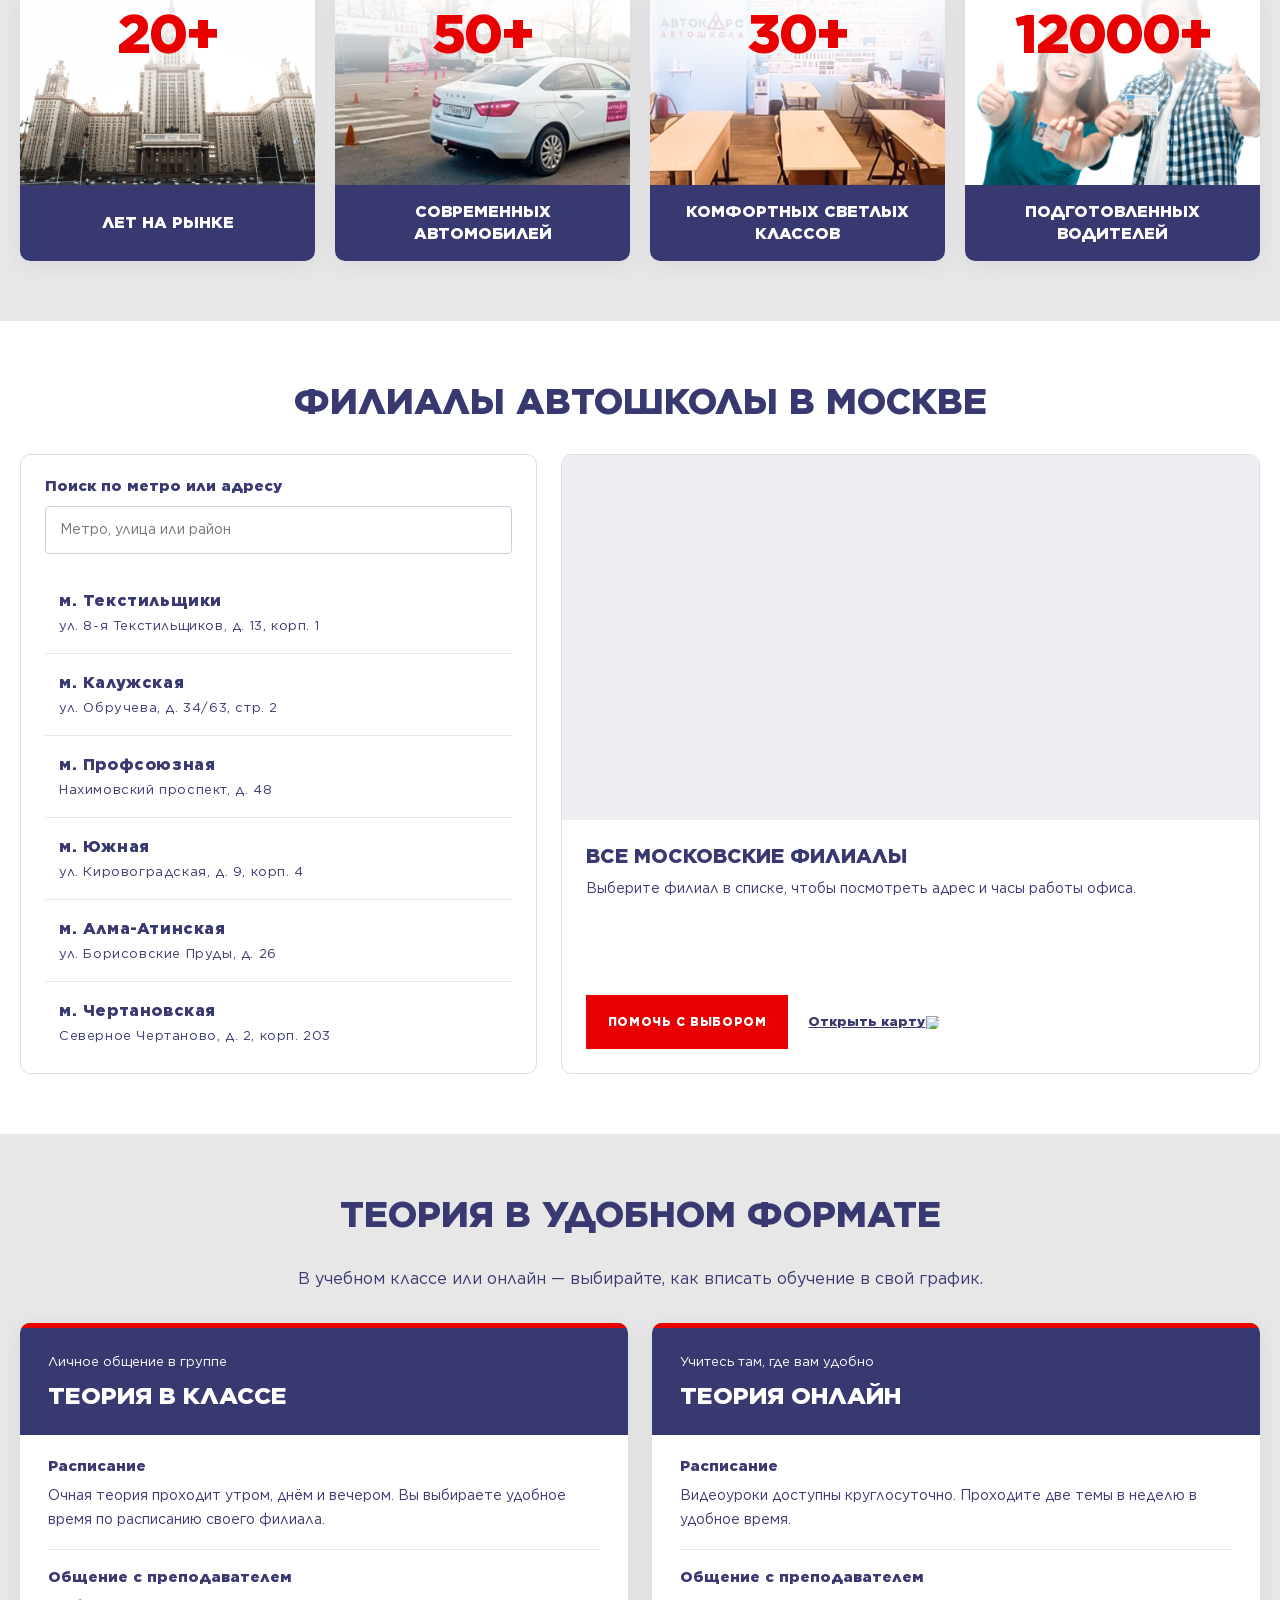
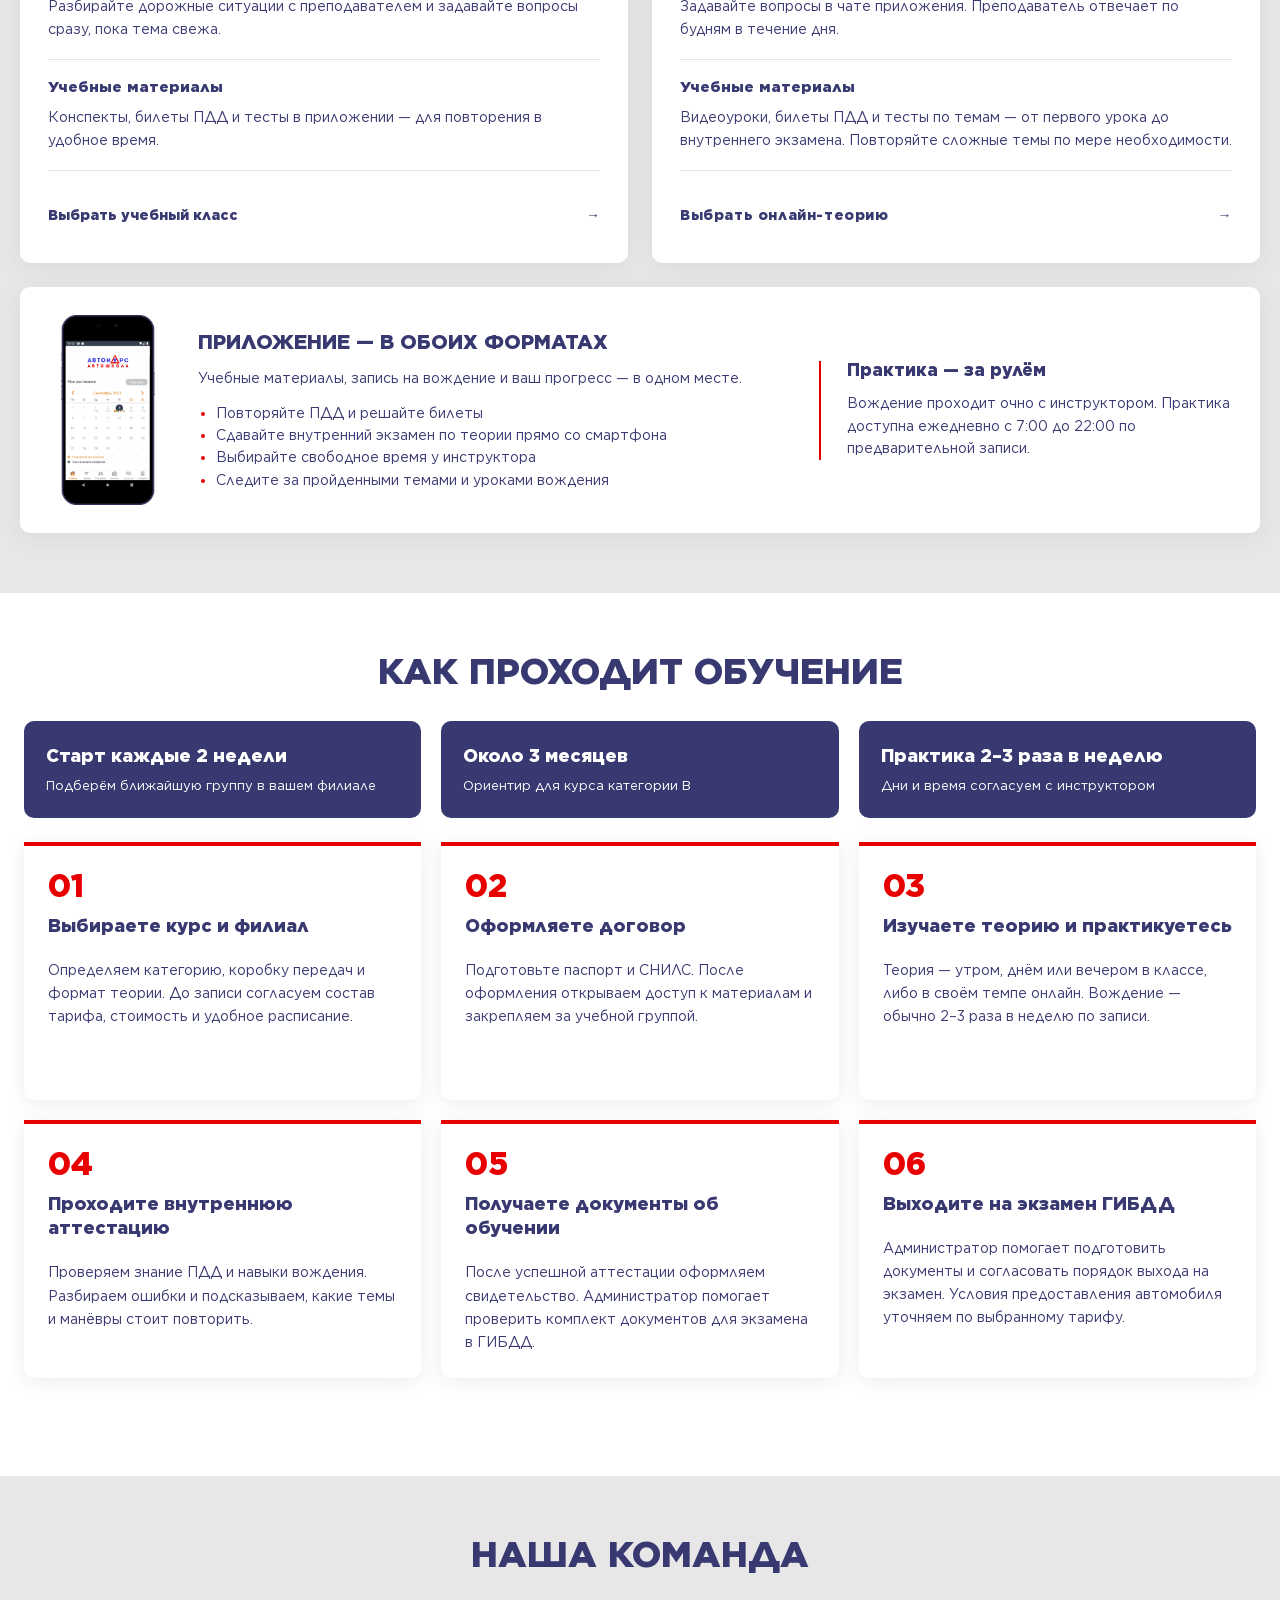
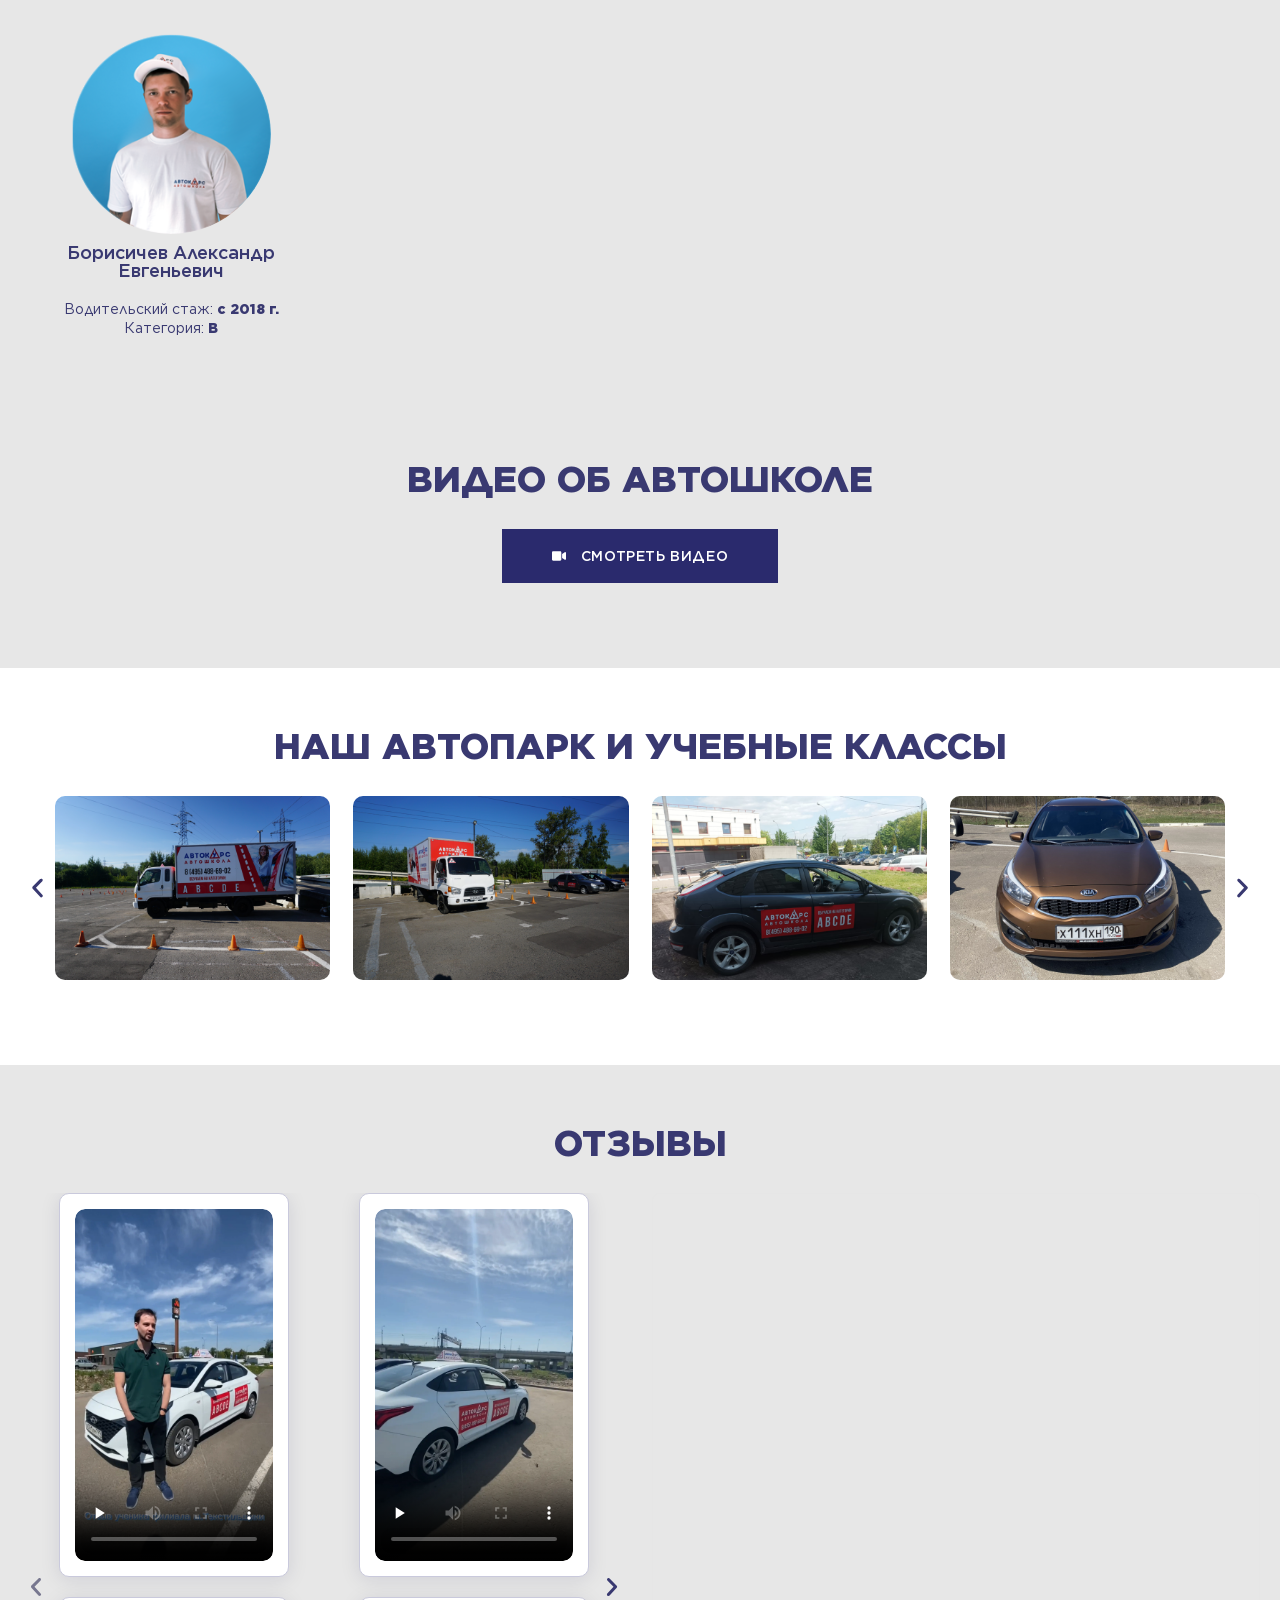
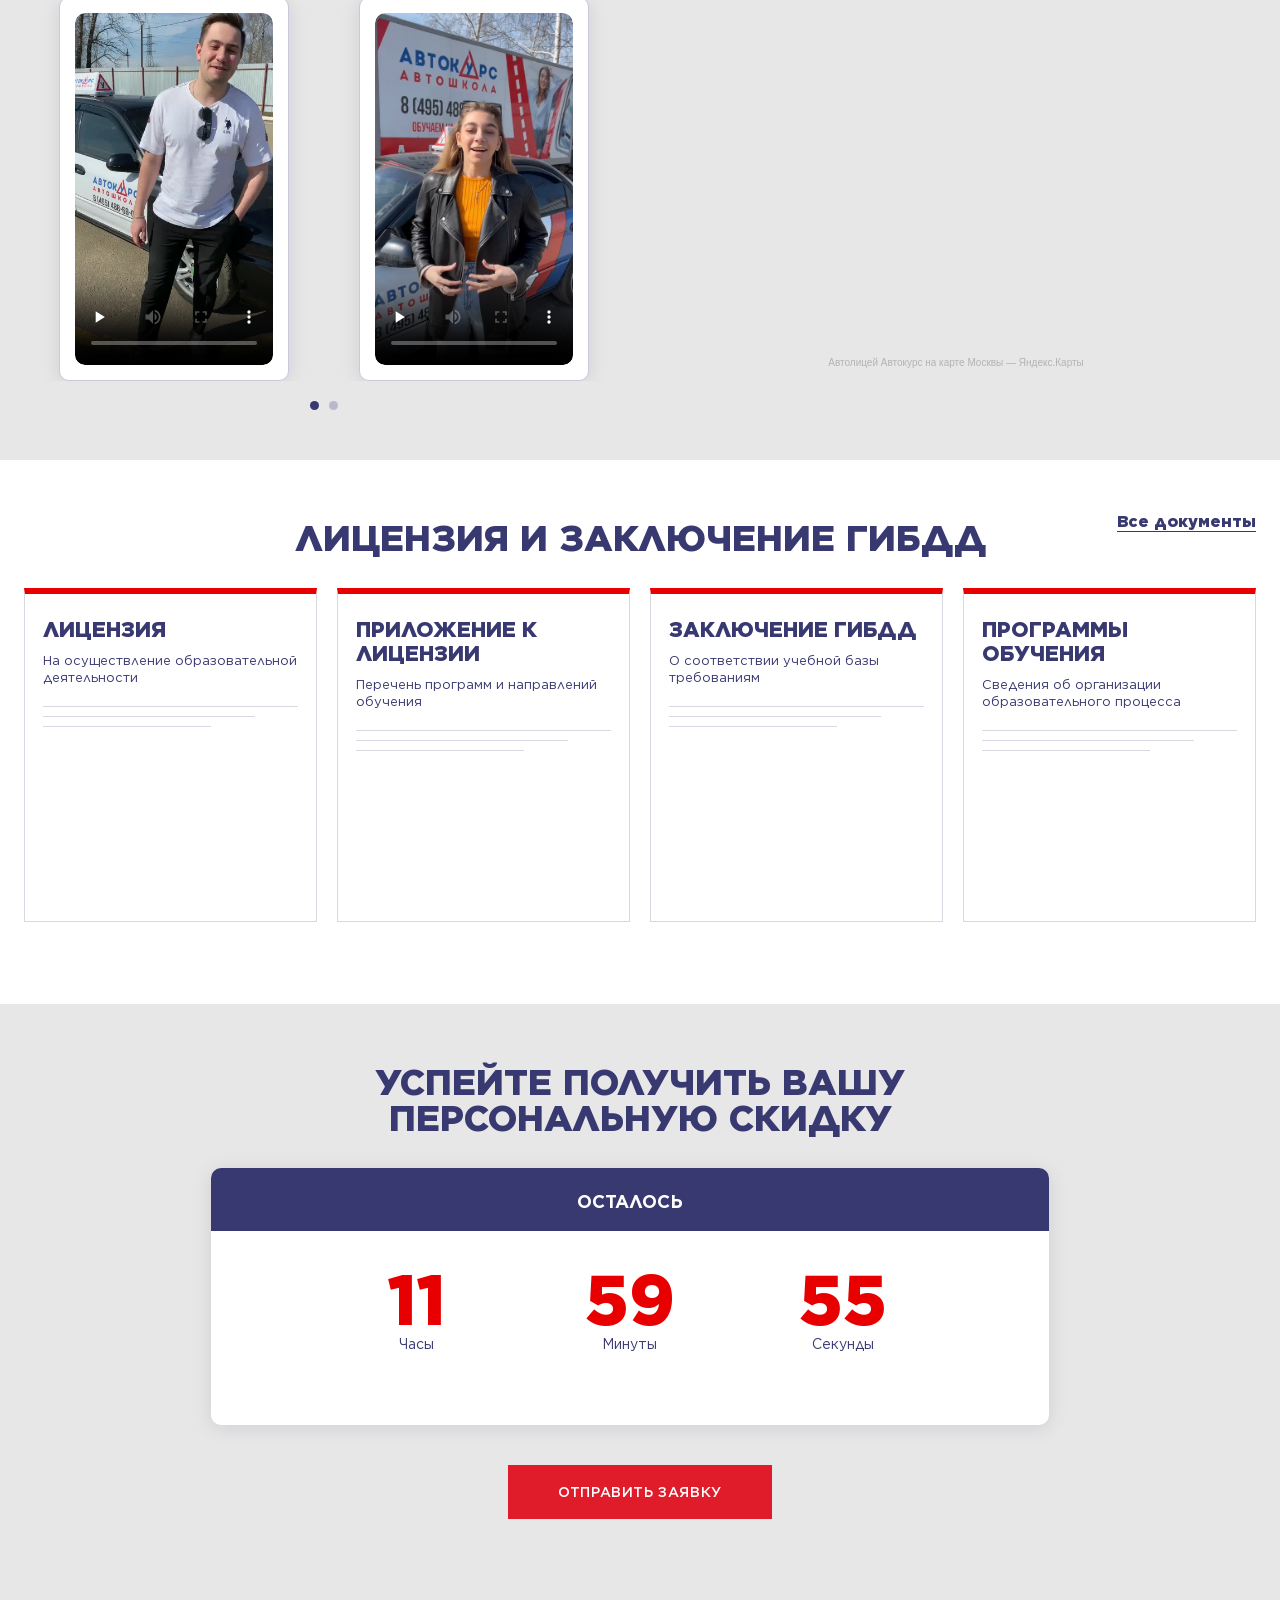
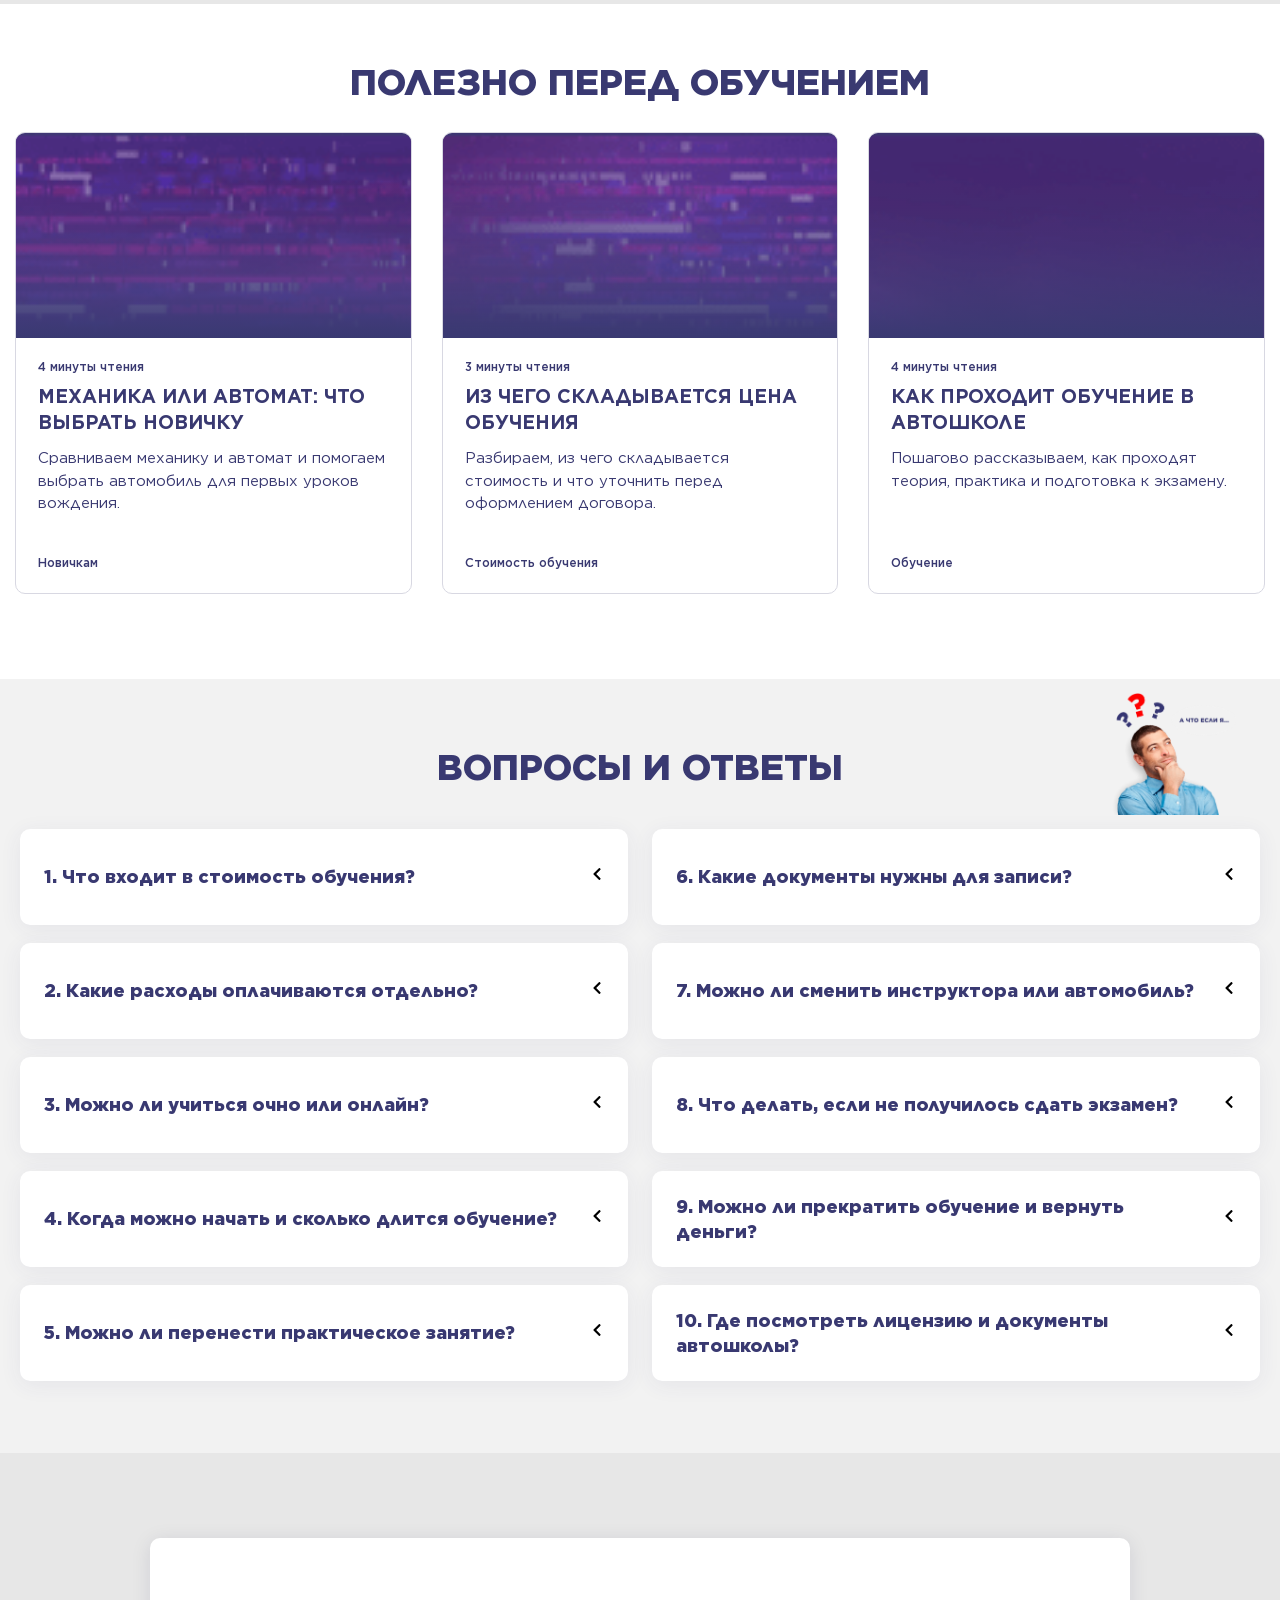
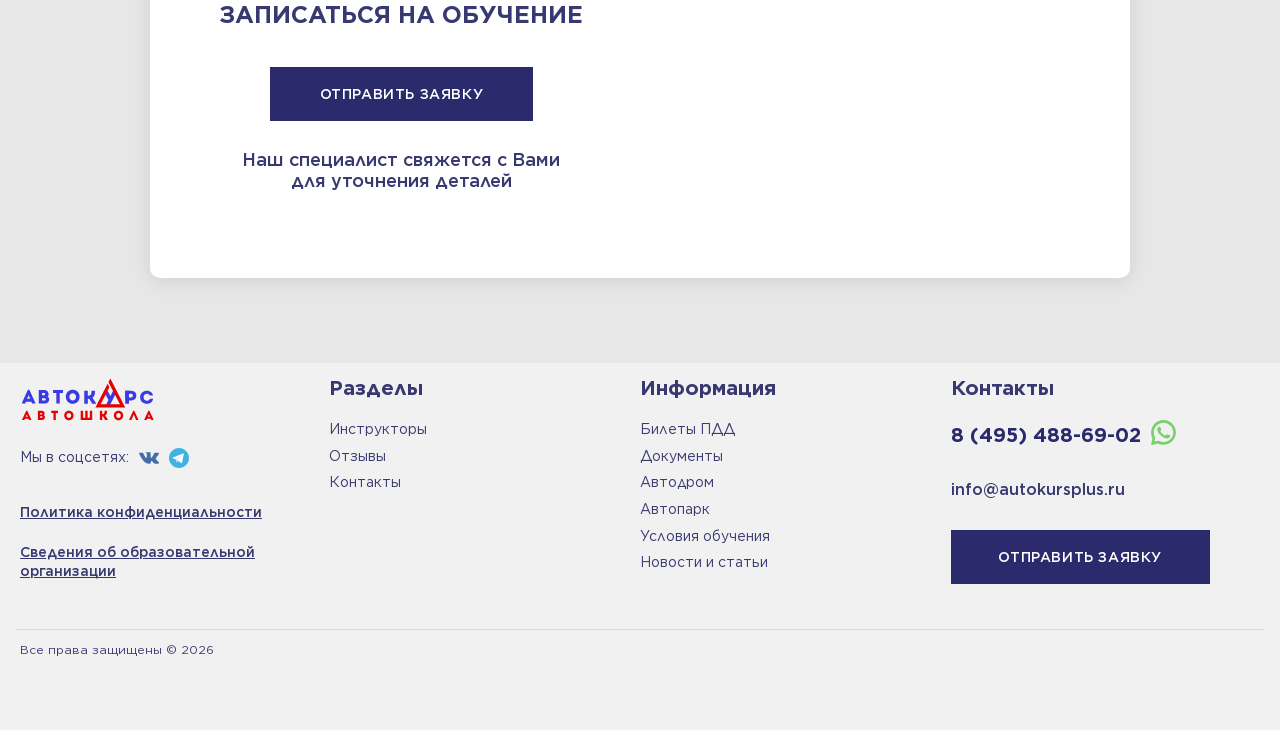
==== commit a2a9db28: "Publish home, blog and article previews with noindex and linked navigation" ====
--- a/index.html
+++ b/index.html
@@ -9,16 +9,20 @@
 	<style>img:is([sizes="auto" i], [sizes^="auto," i]) { contain-intrinsic-size: 3000px 1500px }</style>
 	
 	<!-- This site is optimized with the Yoast SEO plugin v25.2 - https://yoast.com/wordpress/plugins/seo/ -->
-	<title>Контакты автошколы Автокурс — филиалы в Москве</title><link rel="preload" data-rocket-preload as="image" href="assets/autokursplus.ru/wp-content/uploads/2025/03/96c4b40455996a89a27489067d727323.png" fetchpriority="high">
-	<meta name="description" content="Контакты автошколы «Автокурс» в Москве: адреса филиалов, телефоны, часы приёма и маршруты. Выберите удобный филиал и запишитесь на обучение.">
-	<link rel="canonical" href="https://autokursplus.ru/kontakty/" />
+	<title>Автошкола в Москве — обучение на права категорий A, B, C | Автокурс</title><link rel="preload" data-rocket-preload as="image" href="assets/autokursplus.ru/wp-content/uploads/2025/03/group-3905-1.png" fetchpriority="high">
+	<meta name="description" content="Автошкола Автокурс в Москве: обучение на права, теория в классе или онлайн, выбор филиала, программы категорий A, B и C." />
+	<link rel="canonical" href="https://autokursplus.ru/" />
 	<meta property="og:locale" content="ru_RU" />
-	<meta property="og:type" content="website">
-	<meta property="og:title" content="Контакты автошколы Автокурс — филиалы в Москве">
-	<meta property="og:description" content="Контакты автошколы «Автокурс» в Москве: адреса филиалов, телефоны, часы приёма и маршруты. Выберите удобный филиал и запишитесь на обучение.">
-	<meta property="og:url" content="https://autokursplus.ru/kontakty/" />
+	<meta property="og:type" content="website" />
+	<meta property="og:title" content="Автошкола в Москве — обучение на права категорий A, B, C | Автокурс" />
+	<meta property="og:description" content="Автошкола Автокурс в Москве: обучение на права, теория в классе или онлайн, выбор филиала, программы категорий A, B и C." />
+	<meta property="og:url" content="https://autokursplus.ru/" />
 	<meta property="og:site_name" content="Автокурс Автошкола" />
-	
+	<meta property="article:modified_time" content="2026-08-08T10:18:26+00:00" />
+	<meta property="og:image" content="https://autokursplus.ru/wp-content/uploads/2025/03/t4-fnv-overview-1-1.png" />
+	<meta property="og:image:width" content="1250" />
+	<meta property="og:image:height" content="850" />
+	<meta property="og:image:type" content="image/png" />
 	<meta name="twitter:card" content="summary_large_image" />
 	
 	<!-- / Yoast SEO plugin. -->
@@ -67,20 +71,31 @@
 <link rel='stylesheet' id='widget-image-box-css' href='assets/autokursplus.ru/wp-content/uploads/elementor/css/custom-widget-image-box.min.__q-5a61d2ba51.css' media='all' />
 <link rel='stylesheet' id='widget-nav-menu-css' href='assets/autokursplus.ru/wp-content/uploads/elementor/css/custom-pro-widget-nav-menu.min.__q-5a61d2ba51.css' media='all' />
 <link rel='stylesheet' id='widget-heading-css' href='assets/autokursplus.ru/wp-content/plugins/elementor/assets/css/widget-heading.min.__q-c305f0c676.css' media='all' />
-<link rel='stylesheet' id='elementor-post-200-css' href='assets/autokursplus.ru/wp-content/uploads/elementor/css/post-200.__q-2047aed3c2.css' media='all' />
-<link rel='stylesheet' id='elementor-post-109-css' href='assets/autokursplus.ru/wp-content/cache/background-css/1/autokursplus.ru/wp-content/uploads/elementor/css/post-109.__q-999c35d9ae.css' media='all' />
+<link rel='stylesheet' id='widget-menu-anchor-css' href='assets/autokursplus.ru/wp-content/plugins/elementor/assets/css/widget-menu-anchor.min.__q-c305f0c676.css' media='all' />
+<link rel='stylesheet' id='widget-nested-tabs-css' href='assets/autokursplus.ru/wp-content/uploads/elementor/css/custom-widget-nested-tabs.min.__q-5a61d2ba51.css' media='all' />
+<link rel='stylesheet' id='elementor-post-118-css' href='assets/autokursplus.ru/wp-content/cache/background-css/1/autokursplus.ru/wp-content/uploads/elementor/css/post-118.__q-f7b251d6a3.css' media='all' />
+<link rel='stylesheet' id='elementor-post-109-css' href='assets/autokursplus.ru/wp-content/cache/background-css/1/autokursplus.ru/wp-content/uploads/elementor/css/post-109.__q-f7b251d6a3.css' media='all' />
 <link rel='stylesheet' id='elementor-post-104-css' href='assets/autokursplus.ru/wp-content/uploads/elementor/css/post-104.__q-5a61d2ba51.css' media='all' />
 <link data-minify="1" rel='stylesheet' id='elementor-gf-local-lato-css' href='assets/autokursplus.ru/wp-content/cache/min/1/wp-content/uploads/elementor/google-fonts/css/lato.__q-1b8e3a03b8.css' media='all' />
 <link data-minify="1" rel='stylesheet' id='elementor-gf-local-robotoslab-css' href='assets/autokursplus.ru/wp-content/cache/min/1/wp-content/uploads/elementor/google-fonts/css/robotoslab.__q-1b8e3a03b8.css' media='all' />
 <link data-minify="1" rel='stylesheet' id='elementor-gf-local-roboto-css' href='assets/autokursplus.ru/wp-content/cache/min/1/wp-content/uploads/elementor/google-fonts/css/roboto.__q-1b8e3a03b8.css' media='all' />
 <script src="assets/autokursplus.ru/wp-includes/js/jquery/jquery.min.__q-42f31d5cbd.js" id="jquery-core-js" data-rocket-defer defer></script>
 <script src="assets/autokursplus.ru/wp-includes/js/jquery/jquery-migrate.min.__q-6b8fc33665.js" id="jquery-migrate-js" data-rocket-defer defer></script>
-<link rel="https://api.w.org/" href="https://autokursplus.ru/wp-json/" /><link rel="alternate" title="JSON" type="application/json" href="https://autokursplus.ru/wp-json/wp/v2/pages/200" /><link rel="EditURI" type="application/rsd+xml" title="RSD" href="https://autokursplus.ru/xmlrpc.php?rsd" />
+<link rel="https://api.w.org/" href="https://autokursplus.ru/wp-json/" /><link rel="alternate" title="JSON" type="application/json" href="https://autokursplus.ru/wp-json/wp/v2/pages/118" /><link rel="EditURI" type="application/rsd+xml" title="RSD" href="https://autokursplus.ru/xmlrpc.php?rsd" />
 <meta name="generator" content="WordPress 6.8.11" />
-<link rel='shortlink' href='https://autokursplus.ru/?p=200' />
-<link rel="alternate" title="oEmbed (JSON)" type="application/json+oembed" href="https://autokursplus.ru/wp-json/oembed/1.0/embed?url=https%3A%2F%2Fautokursplus.ru%2Fkontakty%2F" />
-<link rel="alternate" title="oEmbed (XML)" type="text/xml+oembed" href="https://autokursplus.ru/wp-json/oembed/1.0/embed?url=https%3A%2F%2Fautokursplus.ru%2Fkontakty%2F&#038;format=xml" />
-<meta name="generator" content="Elementor 3.30.4; features: e_font_icon_svg, e_element_cache; settings: css_print_method-external, google_font-enabled, font_display-swap">
+<link rel='shortlink' href='https://autokursplus.ru/' />
+<link rel="alternate" title="oEmbed (JSON)" type="application/json+oembed" href="https://autokursplus.ru/wp-json/oembed/1.0/embed?url=https%3A%2F%2Fautokursplus.ru%2F" />
+<link rel="alternate" title="oEmbed (XML)" type="text/xml+oembed" href="https://autokursplus.ru/wp-json/oembed/1.0/embed?url=https%3A%2F%2Fautokursplus.ru%2F&#038;format=xml" />
+        <script type="text/javascript">
+            document.addEventListener("DOMContentLoaded", function() {
+                let logoLink = document.querySelector('.elementor-element-95dae22 > a:nth-child(1)');
+                if (logoLink) {
+                    let logoImg = logoLink.innerHTML;
+                    logoLink.outerHTML = logoImg; 
+                }
+            });
+        </script>
+        <meta name="generator" content="Elementor 3.30.4; features: e_font_icon_svg, e_element_cache; settings: css_print_method-external, google_font-enabled, font_display-swap">
 			<link rel="icon" href="assets/autokursplus.ru/wp-content/uploads/2025/03/cropped-cropped-dvn_5awkbsu-32x32.jpg" sizes="32x32" />
 <link rel="icon" href="assets/autokursplus.ru/wp-content/uploads/2025/03/cropped-cropped-dvn_5awkbsu-192x192.jpg" sizes="192x192" />
 <link rel="apple-touch-icon" href="assets/autokursplus.ru/wp-content/uploads/2025/03/cropped-cropped-dvn_5awkbsu-180x180.jpg" />
@@ -88,17 +103,56 @@
 <noscript><style id="rocket-lazyload-nojs-css">.rll-youtube-player, [data-lazy-src]{display:none !important;}</style></noscript> 	
 
 
-<style id="wpr-lazyload-bg-container"></style>
+<style id="rocket-lazyrender-inline-css">[data-wpr-lazyrender] {content-visibility: auto;}</style><style id="wpr-lazyload-bg-container"></style><style id="wpr-lazyload-bg-exclusion">.elementor-118 .elementor-element.elementor-element-e970d9d:not(.elementor-motion-effects-element-type-background), .elementor-118 .elementor-element.elementor-element-e970d9d > .elementor-motion-effects-container > .elementor-motion-effects-layer{--wpr-bg-ccfc0a41-6137-400e-8c74-a1aaaa38fbeb: url('/autokursplus/assets/autokursplus.ru/wp-content/uploads/2025/03/group-3905-1.png');}.elementor-118 .elementor-element.elementor-element-e970d9d::before, .elementor-118 .elementor-element.elementor-element-e970d9d > .elementor-background-video-container::before, .elementor-118 .elementor-element.elementor-element-e970d9d > .e-con-inner > .elementor-background-video-container::before, .elementor-118 .elementor-element.elementor-element-e970d9d > .elementor-background-slideshow::before, .elementor-118 .elementor-element.elementor-element-e970d9d > .e-con-inner > .elementor-background-slideshow::before, .elementor-118 .elementor-element.elementor-element-e970d9d > .elementor-motion-effects-container > .elementor-motion-effects-layer::before{--wpr-bg-ec07330c-2b60-4f74-9cde-5dbf5f89fa35: url('/autokursplus/assets/autokursplus.ru/wp-content/uploads/2025/03/pngwing-6.png');}.elementor-109 .elementor-element.elementor-element-c008875:not(.elementor-motion-effects-element-type-background), .elementor-109 .elementor-element.elementor-element-c008875 > .elementor-motion-effects-container > .elementor-motion-effects-layer{--wpr-bg-fe556557-5544-4187-859f-ad5cdb5c2499: url('/autokursplus/assets/autokursplus.ru/wp-content/uploads/2025/03/96c4b40455996a89a27489067d727323.png');}</style>
 <noscript>
-<style id="wpr-lazyload-bg-nostyle"></style>
+<style id="wpr-lazyload-bg-nostyle">.elementor-7912 .elementor-element.elementor-element-4863cb78:not(.elementor-motion-effects-element-type-background), .elementor-7912 .elementor-element.elementor-element-4863cb78 > .elementor-motion-effects-container > .elementor-motion-effects-layer{--wpr-bg-1e2234fb-39f3-40a7-8285-ad2181583002: url('/autokursplus/assets/autokursplus.ru/wp-content/uploads/2025/03/ellipse-10.png');}.elementor-7912 .elementor-element.elementor-element-4863cb78::before, .elementor-7912 .elementor-element.elementor-element-4863cb78 > .elementor-background-video-container::before, .elementor-7912 .elementor-element.elementor-element-4863cb78 > .e-con-inner > .elementor-background-video-container::before, .elementor-7912 .elementor-element.elementor-element-4863cb78 > .elementor-background-slideshow::before, .elementor-7912 .elementor-element.elementor-element-4863cb78 > .e-con-inner > .elementor-background-slideshow::before, .elementor-7912 .elementor-element.elementor-element-4863cb78 > .elementor-motion-effects-container > .elementor-motion-effects-layer::before{--wpr-bg-31b50c3b-ded9-4507-b8f3-a7d3e3da9ff8: url('/autokursplus/assets/autokursplus.ru/wp-content/uploads/2025/03/ellipse-10.png');}.elementor-7912 .elementor-element.elementor-element-523ebcb8:not(.elementor-motion-effects-element-type-background), .elementor-7912 .elementor-element.elementor-element-523ebcb8 > .elementor-motion-effects-container > .elementor-motion-effects-layer{--wpr-bg-6c2c753a-6dce-4888-9265-59401ef19cd6: url('/autokursplus/assets/autokursplus.ru/wp-content/uploads/2025/05/map.png');}.elementor-7881 .elementor-element.elementor-element-231b423::before, .elementor-7881 .elementor-element.elementor-element-231b423 > .elementor-background-video-container::before, .elementor-7881 .elementor-element.elementor-element-231b423 > .e-con-inner > .elementor-background-video-container::before, .elementor-7881 .elementor-element.elementor-element-231b423 > .elementor-background-slideshow::before, .elementor-7881 .elementor-element.elementor-element-231b423 > .e-con-inner > .elementor-background-slideshow::before, .elementor-7881 .elementor-element.elementor-element-231b423 > .elementor-motion-effects-container > .elementor-motion-effects-layer::before{--wpr-bg-1258f1ad-1a35-4b73-b666-948303621cd6: url('/autokursplus/assets/autokursplus.ru/wp-content/uploads/2025/03/ellipse-5.png');}.elementor-7888 .elementor-element.elementor-element-cb7efdc:not(.elementor-motion-effects-element-type-background), .elementor-7888 .elementor-element.elementor-element-cb7efdc > .elementor-motion-effects-container > .elementor-motion-effects-layer{--wpr-bg-2697bf5c-f39a-4dee-bf14-3d11e8cbba66: url('/autokursplus/assets/autokursplus.ru/wp-content/uploads/2025/03/group-3909.png');}.elementor-7891 .elementor-element.elementor-element-98402ba:not(.elementor-motion-effects-element-type-background), .elementor-7891 .elementor-element.elementor-element-98402ba > .elementor-motion-effects-container > .elementor-motion-effects-layer{--wpr-bg-35eb6bba-039d-457f-974d-373dd5f70ebe: url('/autokursplus/assets/autokursplus.ru/wp-content/uploads/2025/03/ellipse-10.png');}.elementor-7891 .elementor-element.elementor-element-98402ba::before, .elementor-7891 .elementor-element.elementor-element-98402ba > .elementor-background-video-container::before, .elementor-7891 .elementor-element.elementor-element-98402ba > .e-con-inner > .elementor-background-video-container::before, .elementor-7891 .elementor-element.elementor-element-98402ba > .elementor-background-slideshow::before, .elementor-7891 .elementor-element.elementor-element-98402ba > .e-con-inner > .elementor-background-slideshow::before, .elementor-7891 .elementor-element.elementor-element-98402ba > .elementor-motion-effects-container > .elementor-motion-effects-layer::before{--wpr-bg-bb60e66d-488b-421f-aed7-2624cbe1ba22: url('/autokursplus/assets/autokursplus.ru/wp-content/uploads/2025/03/ellipse-10.png');}.elementor-7906 .elementor-element.elementor-element-bbd4b22:not(.elementor-motion-effects-element-type-background), .elementor-7906 .elementor-element.elementor-element-bbd4b22 > .elementor-motion-effects-container > .elementor-motion-effects-layer{--wpr-bg-bf1927a0-73ff-44e6-8fe5-e0e1d4b3fc31: url('/autokursplus/assets/autokursplus.ru/wp-content/uploads/2025/03/ellipse-10.png');}.elementor-7906 .elementor-element.elementor-element-bbd4b22::before, .elementor-7906 .elementor-element.elementor-element-bbd4b22 > .elementor-background-video-container::before, .elementor-7906 .elementor-element.elementor-element-bbd4b22 > .e-con-inner > .elementor-background-video-container::before, .elementor-7906 .elementor-element.elementor-element-bbd4b22 > .elementor-background-slideshow::before, .elementor-7906 .elementor-element.elementor-element-bbd4b22 > .e-con-inner > .elementor-background-slideshow::before, .elementor-7906 .elementor-element.elementor-element-bbd4b22 > .elementor-motion-effects-container > .elementor-motion-effects-layer::before{--wpr-bg-7bebce7c-ee85-4b11-a364-367a5745a0de: url('/autokursplus/assets/autokursplus.ru/wp-content/uploads/2025/03/ellipse-10.png');}.elementor-7906 .elementor-element.elementor-element-0b23eee:not(.elementor-motion-effects-element-type-background), .elementor-7906 .elementor-element.elementor-element-0b23eee > .elementor-motion-effects-container > .elementor-motion-effects-layer{--wpr-bg-c51b7464-dd6a-47ab-a04f-34cd7b31751b: url('/autokursplus/assets/autokursplus.ru/wp-content/uploads/2025/03/Mask-Group-1.png');}</style>
 </noscript>
-<script type="application/javascript">window.rocket_pairs = []; window.rocket_excluded_pairs = [{"selector":".elementor-109 .elementor-element.elementor-element-c008875:not(.elementor-motion-effects-element-type-background), .elementor-109 .elementor-element.elementor-element-c008875 > .elementor-motion-effects-container > .elementor-motion-effects-layer","style":".elementor-109 .elementor-element.elementor-element-c008875:not(.elementor-motion-effects-element-type-background), .elementor-109 .elementor-element.elementor-element-c008875 > .elementor-motion-effects-container > .elementor-motion-effects-layer{--wpr-bg-fe556557-5544-4187-859f-ad5cdb5c2499: url('assets/autokursplus.ru/wp-content/uploads/2025/03/96c4b40455996a89a27489067d727323.png');}","hash":"fe556557-5544-4187-859f-ad5cdb5c2499","url":"assets/autokursplus.ru/wp-content/uploads/2025/03/96c4b40455996a89a27489067d727323.png"}];</script><meta name="generator" content="WP Rocket 3.18.3" data-wpr-features="wpr_lazyload_css_bg_img wpr_delay_js wpr_defer_js wpr_minify_js wpr_lazyload_images wpr_lazyload_iframes wpr_oci wpr_minify_css wpr_preload_links wpr_desktop wpr_dns_prefetch" /><style id="offline-clone-style">
-.offline-boundary{font:500 14px/1.45 Arial,sans-serif;background:#fff5cf;color:#342a00;border:1px solid #e5c85e;border-radius:8px;padding:12px 16px;margin:14px auto;max-width:700px;text-align:center}.offline-map{min-height:180px;display:grid;place-items:center;background:#f2f2f2;color:#454545;font:500 15px/1.4 Arial,sans-serif;text-align:center;padding:20px}.offline-map p{margin:0;max-width:32rem}.offline-map a{color:#353574;font-weight:700}
+<script type="application/javascript">window.rocket_pairs = [{"selector":".elementor-7912 .elementor-element.elementor-element-4863cb78:not(.elementor-motion-effects-element-type-background), .elementor-7912 .elementor-element.elementor-element-4863cb78 > .elementor-motion-effects-container > .elementor-motion-effects-layer","style":".elementor-7912 .elementor-element.elementor-element-4863cb78:not(.elementor-motion-effects-element-type-background), .elementor-7912 .elementor-element.elementor-element-4863cb78 > .elementor-motion-effects-container > .elementor-motion-effects-layer{--wpr-bg-1e2234fb-39f3-40a7-8285-ad2181583002: url('/autokursplus/assets/autokursplus.ru/wp-content/uploads/2025/03/ellipse-10.png');}","hash":"1e2234fb-39f3-40a7-8285-ad2181583002","url":"assets/autokursplus.ru/wp-content/uploads/2025/03/ellipse-10.png"},{"selector":".elementor-7912 .elementor-element.elementor-element-4863cb78, .elementor-7912 .elementor-element.elementor-element-4863cb78 > .elementor-background-video-container, .elementor-7912 .elementor-element.elementor-element-4863cb78 > .e-con-inner > .elementor-background-video-container, .elementor-7912 .elementor-element.elementor-element-4863cb78 > .elementor-background-slideshow, .elementor-7912 .elementor-element.elementor-element-4863cb78 > .e-con-inner > .elementor-background-slideshow, .elementor-7912 .elementor-element.elementor-element-4863cb78 > .elementor-motion-effects-container > .elementor-motion-effects-layer","style":".elementor-7912 .elementor-element.elementor-element-4863cb78::before, .elementor-7912 .elementor-element.elementor-element-4863cb78 > .elementor-background-video-container::before, .elementor-7912 .elementor-element.elementor-element-4863cb78 > .e-con-inner > .elementor-background-video-container::before, .elementor-7912 .elementor-element.elementor-element-4863cb78 > .elementor-background-slideshow::before, .elementor-7912 .elementor-element.elementor-element-4863cb78 > .e-con-inner > .elementor-background-slideshow::before, .elementor-7912 .elementor-element.elementor-element-4863cb78 > .elementor-motion-effects-container > .elementor-motion-effects-layer::before{--wpr-bg-31b50c3b-ded9-4507-b8f3-a7d3e3da9ff8: url('/autokursplus/assets/autokursplus.ru/wp-content/uploads/2025/03/ellipse-10.png');}","hash":"31b50c3b-ded9-4507-b8f3-a7d3e3da9ff8","url":"assets/autokursplus.ru/wp-content/uploads/2025/03/ellipse-10.png"},{"selector":".elementor-7912 .elementor-element.elementor-element-523ebcb8:not(.elementor-motion-effects-element-type-background), .elementor-7912 .elementor-element.elementor-element-523ebcb8 > .elementor-motion-effects-container > .elementor-motion-effects-layer","style":".elementor-7912 .elementor-element.elementor-element-523ebcb8:not(.elementor-motion-effects-element-type-background), .elementor-7912 .elementor-element.elementor-element-523ebcb8 > .elementor-motion-effects-container > .elementor-motion-effects-layer{--wpr-bg-6c2c753a-6dce-4888-9265-59401ef19cd6: url('/autokursplus/assets/autokursplus.ru/wp-content/uploads/2025/05/map.png');}","hash":"6c2c753a-6dce-4888-9265-59401ef19cd6","url":"assets/autokursplus.ru/wp-content/uploads/2025/05/map.png"},{"selector":".elementor-7881 .elementor-element.elementor-element-231b423, .elementor-7881 .elementor-element.elementor-element-231b423 > .elementor-background-video-container, .elementor-7881 .elementor-element.elementor-element-231b423 > .e-con-inner > .elementor-background-video-container, .elementor-7881 .elementor-element.elementor-element-231b423 > .elementor-background-slideshow, .elementor-7881 .elementor-element.elementor-element-231b423 > .e-con-inner > .elementor-background-slideshow, .elementor-7881 .elementor-element.elementor-element-231b423 > .elementor-motion-effects-container > .elementor-motion-effects-layer","style":".elementor-7881 .elementor-element.elementor-element-231b423::before, .elementor-7881 .elementor-element.elementor-element-231b423 > .elementor-background-video-container::before, .elementor-7881 .elementor-element.elementor-element-231b423 > .e-con-inner > .elementor-background-video-container::before, .elementor-7881 .elementor-element.elementor-element-231b423 > .elementor-background-slideshow::before, .elementor-7881 .elementor-element.elementor-element-231b423 > .e-con-inner > .elementor-background-slideshow::before, .elementor-7881 .elementor-element.elementor-element-231b423 > .elementor-motion-effects-container > .elementor-motion-effects-layer::before{--wpr-bg-1258f1ad-1a35-4b73-b666-948303621cd6: url('/autokursplus/assets/autokursplus.ru/wp-content/uploads/2025/03/ellipse-5.png');}","hash":"1258f1ad-1a35-4b73-b666-948303621cd6","url":"assets/autokursplus.ru/wp-content/uploads/2025/03/ellipse-5.png"},{"selector":".elementor-7888 .elementor-element.elementor-element-cb7efdc:not(.elementor-motion-effects-element-type-background), .elementor-7888 .elementor-element.elementor-element-cb7efdc > .elementor-motion-effects-container > .elementor-motion-effects-layer","style":".elementor-7888 .elementor-element.elementor-element-cb7efdc:not(.elementor-motion-effects-element-type-background), .elementor-7888 .elementor-element.elementor-element-cb7efdc > .elementor-motion-effects-container > .elementor-motion-effects-layer{--wpr-bg-2697bf5c-f39a-4dee-bf14-3d11e8cbba66: url('/autokursplus/assets/autokursplus.ru/wp-content/uploads/2025/03/group-3909.png');}","hash":"2697bf5c-f39a-4dee-bf14-3d11e8cbba66","url":"assets/autokursplus.ru/wp-content/uploads/2025/03/group-3909.png"},{"selector":".elementor-7891 .elementor-element.elementor-element-98402ba:not(.elementor-motion-effects-element-type-background), .elementor-7891 .elementor-element.elementor-element-98402ba > .elementor-motion-effects-container > .elementor-motion-effects-layer","style":".elementor-7891 .elementor-element.elementor-element-98402ba:not(.elementor-motion-effects-element-type-background), .elementor-7891 .elementor-element.elementor-element-98402ba > .elementor-motion-effects-container > .elementor-motion-effects-layer{--wpr-bg-35eb6bba-039d-457f-974d-373dd5f70ebe: url('/autokursplus/assets/autokursplus.ru/wp-content/uploads/2025/03/ellipse-10.png');}","hash":"35eb6bba-039d-457f-974d-373dd5f70ebe","url":"assets/autokursplus.ru/wp-content/uploads/2025/03/ellipse-10.png"},{"selector":".elementor-7891 .elementor-element.elementor-element-98402ba, .elementor-7891 .elementor-element.elementor-element-98402ba > .elementor-background-video-container, .elementor-7891 .elementor-element.elementor-element-98402ba > .e-con-inner > .elementor-background-video-container, .elementor-7891 .elementor-element.elementor-element-98402ba > .elementor-background-slideshow, .elementor-7891 .elementor-element.elementor-element-98402ba > .e-con-inner > .elementor-background-slideshow, .elementor-7891 .elementor-element.elementor-element-98402ba > .elementor-motion-effects-container > .elementor-motion-effects-layer","style":".elementor-7891 .elementor-element.elementor-element-98402ba::before, .elementor-7891 .elementor-element.elementor-element-98402ba > .elementor-background-video-container::before, .elementor-7891 .elementor-element.elementor-element-98402ba > .e-con-inner > .elementor-background-video-container::before, .elementor-7891 .elementor-element.elementor-element-98402ba > .elementor-background-slideshow::before, .elementor-7891 .elementor-element.elementor-element-98402ba > .e-con-inner > .elementor-background-slideshow::before, .elementor-7891 .elementor-element.elementor-element-98402ba > .elementor-motion-effects-container > .elementor-motion-effects-layer::before{--wpr-bg-bb60e66d-488b-421f-aed7-2624cbe1ba22: url('/autokursplus/assets/autokursplus.ru/wp-content/uploads/2025/03/ellipse-10.png');}","hash":"bb60e66d-488b-421f-aed7-2624cbe1ba22","url":"assets/autokursplus.ru/wp-content/uploads/2025/03/ellipse-10.png"},{"selector":".elementor-7906 .elementor-element.elementor-element-bbd4b22:not(.elementor-motion-effects-element-type-background), .elementor-7906 .elementor-element.elementor-element-bbd4b22 > .elementor-motion-effects-container > .elementor-motion-effects-layer","style":".elementor-7906 .elementor-element.elementor-element-bbd4b22:not(.elementor-motion-effects-element-type-background), .elementor-7906 .elementor-element.elementor-element-bbd4b22 > .elementor-motion-effects-container > .elementor-motion-effects-layer{--wpr-bg-bf1927a0-73ff-44e6-8fe5-e0e1d4b3fc31: url('/autokursplus/assets/autokursplus.ru/wp-content/uploads/2025/03/ellipse-10.png');}","hash":"bf1927a0-73ff-44e6-8fe5-e0e1d4b3fc31","url":"assets/autokursplus.ru/wp-content/uploads/2025/03/ellipse-10.png"},{"selector":".elementor-7906 .elementor-element.elementor-element-bbd4b22, .elementor-7906 .elementor-element.elementor-element-bbd4b22 > .elementor-background-video-container, .elementor-7906 .elementor-element.elementor-element-bbd4b22 > .e-con-inner > .elementor-background-video-container, .elementor-7906 .elementor-element.elementor-element-bbd4b22 > .elementor-background-slideshow, .elementor-7906 .elementor-element.elementor-element-bbd4b22 > .e-con-inner > .elementor-background-slideshow, .elementor-7906 .elementor-element.elementor-element-bbd4b22 > .elementor-motion-effects-container > .elementor-motion-effects-layer","style":".elementor-7906 .elementor-element.elementor-element-bbd4b22::before, .elementor-7906 .elementor-element.elementor-element-bbd4b22 > .elementor-background-video-container::before, .elementor-7906 .elementor-element.elementor-element-bbd4b22 > .e-con-inner > .elementor-background-video-container::before, .elementor-7906 .elementor-element.elementor-element-bbd4b22 > .elementor-background-slideshow::before, .elementor-7906 .elementor-element.elementor-element-bbd4b22 > .e-con-inner > .elementor-background-slideshow::before, .elementor-7906 .elementor-element.elementor-element-bbd4b22 > .elementor-motion-effects-container > .elementor-motion-effects-layer::before{--wpr-bg-7bebce7c-ee85-4b11-a364-367a5745a0de: url('/autokursplus/assets/autokursplus.ru/wp-content/uploads/2025/03/ellipse-10.png');}","hash":"7bebce7c-ee85-4b11-a364-367a5745a0de","url":"assets/autokursplus.ru/wp-content/uploads/2025/03/ellipse-10.png"},{"selector":".elementor-7906 .elementor-element.elementor-element-0b23eee:not(.elementor-motion-effects-element-type-background), .elementor-7906 .elementor-element.elementor-element-0b23eee > .elementor-motion-effects-container > .elementor-motion-effects-layer","style":".elementor-7906 .elementor-element.elementor-element-0b23eee:not(.elementor-motion-effects-element-type-background), .elementor-7906 .elementor-element.elementor-element-0b23eee > .elementor-motion-effects-container > .elementor-motion-effects-layer{--wpr-bg-c51b7464-dd6a-47ab-a04f-34cd7b31751b: url('/autokursplus/assets/autokursplus.ru/wp-content/uploads/2025/03/Mask-Group-1.png');}","hash":"c51b7464-dd6a-47ab-a04f-34cd7b31751b","url":"assets/autokursplus.ru/wp-content/uploads/2025/03/Mask-Group-1.png"}]; window.rocket_excluded_pairs = [{"selector":".elementor-118 .elementor-element.elementor-element-e970d9d:not(.elementor-motion-effects-element-type-background), .elementor-118 .elementor-element.elementor-element-e970d9d > .elementor-motion-effects-container > .elementor-motion-effects-layer","style":".elementor-118 .elementor-element.elementor-element-e970d9d:not(.elementor-motion-effects-element-type-background), .elementor-118 .elementor-element.elementor-element-e970d9d > .elementor-motion-effects-container > .elementor-motion-effects-layer{--wpr-bg-ccfc0a41-6137-400e-8c74-a1aaaa38fbeb: url('/autokursplus/assets/autokursplus.ru/wp-content/uploads/2025/03/group-3905-1.png');}","hash":"ccfc0a41-6137-400e-8c74-a1aaaa38fbeb","url":"assets/autokursplus.ru/wp-content/uploads/2025/03/group-3905-1.png"},{"selector":".elementor-118 .elementor-element.elementor-element-e970d9d, .elementor-118 .elementor-element.elementor-element-e970d9d > .elementor-background-video-container, .elementor-118 .elementor-element.elementor-element-e970d9d > .e-con-inner > .elementor-background-video-container, .elementor-118 .elementor-element.elementor-element-e970d9d > .elementor-background-slideshow, .elementor-118 .elementor-element.elementor-element-e970d9d > .e-con-inner > .elementor-background-slideshow, .elementor-118 .elementor-element.elementor-element-e970d9d > .elementor-motion-effects-container > .elementor-motion-effects-layer","style":".elementor-118 .elementor-element.elementor-element-e970d9d::before, .elementor-118 .elementor-element.elementor-element-e970d9d > .elementor-background-video-container::before, .elementor-118 .elementor-element.elementor-element-e970d9d > .e-con-inner > .elementor-background-video-container::before, .elementor-118 .elementor-element.elementor-element-e970d9d > .elementor-background-slideshow::before, .elementor-118 .elementor-element.elementor-element-e970d9d > .e-con-inner > .elementor-background-slideshow::before, .elementor-118 .elementor-element.elementor-element-e970d9d > .elementor-motion-effects-container > .elementor-motion-effects-layer::before{--wpr-bg-ec07330c-2b60-4f74-9cde-5dbf5f89fa35: url('/autokursplus/assets/autokursplus.ru/wp-content/uploads/2025/03/pngwing-6.png');}","hash":"ec07330c-2b60-4f74-9cde-5dbf5f89fa35","url":"assets/autokursplus.ru/wp-content/uploads/2025/03/pngwing-6.png"},{"selector":".elementor-109 .elementor-element.elementor-element-c008875:not(.elementor-motion-effects-element-type-background), .elementor-109 .elementor-element.elementor-element-c008875 > .elementor-motion-effects-container > .elementor-motion-effects-layer","style":".elementor-109 .elementor-element.elementor-element-c008875:not(.elementor-motion-effects-element-type-background), .elementor-109 .elementor-element.elementor-element-c008875 > .elementor-motion-effects-container > .elementor-motion-effects-layer{--wpr-bg-fe556557-5544-4187-859f-ad5cdb5c2499: url('/autokursplus/assets/autokursplus.ru/wp-content/uploads/2025/03/96c4b40455996a89a27489067d727323.png');}","hash":"fe556557-5544-4187-859f-ad5cdb5c2499","url":"assets/autokursplus.ru/wp-content/uploads/2025/03/96c4b40455996a89a27489067d727323.png"}];</script><meta name="generator" content="WP Rocket 3.18.3" data-wpr-features="wpr_lazyload_css_bg_img wpr_delay_js wpr_defer_js wpr_minify_js wpr_lazyload_images wpr_lazyload_iframes wpr_automatic_lazy_rendering wpr_oci wpr_image_dimensions wpr_minify_css wpr_preload_links wpr_desktop wpr_dns_prefetch" /><style id="offline-clone-style">
+.offline-boundary{font:500 14px/1.45 Arial,sans-serif;background:#fff5cf;color:#342a00;border:1px solid #e5c85e;border-radius:8px;padding:12px 16px;margin:14px auto;max-width:700px;text-align:center}.offline-map{min-height:180px;display:grid;place-items:center;background:#f2f2f2;color:#454545;font:500 15px/1.4 Arial,sans-serif;text-align:center;padding:20px}
 /* Prevent empty Elementor custom-property fallbacks from expanding icon SVGs in file: mode. */
 .elementor-widget .elementor-icon-list-icon svg,.elementor-widget .elementor-icon svg,.elementor-widget .elementor-social-icon svg{width:1em!important;height:1em!important}
 /* The service-strip checks are 12 px in the live header. The generic safeguard
    above otherwise scales them to the 14 px text size in a file: document. */
 .elementor-109 .elementor-element.elementor-element-a74898d .elementor-icon-list-icon svg{width:12px!important;height:12px!important}
+/* These two background layers are normally injected by WP Rocket after an
+   interaction. Apply their source geometry directly for a deterministic file: render. */
+.elementor-109 .elementor-element.elementor-element-c008875{background-image:url('/autokursplus/assets/autokursplus.ru/wp-content/uploads/2025/03/96c4b40455996a89a27489067d727323.png')!important;background-repeat:no-repeat!important;background-size:cover!important}
+.elementor-118 .elementor-element.elementor-element-e970d9d{background-image:url('/autokursplus/assets/autokursplus.ru/wp-content/uploads/2025/03/group-3905-1.png')!important;background-position:100% -77px!important;background-repeat:no-repeat!important;background-size:50vw auto!important}
+.elementor-118 .elementor-element.elementor-element-e970d9d:before{background-image:url('/autokursplus/assets/autokursplus.ru/wp-content/uploads/2025/03/pngwing-6.png')!important;background-position:50vw 200px!important;background-repeat:no-repeat!important;background-size:700px auto!important}
+@media(max-width:1150px){.elementor-118 .elementor-element.elementor-element-e970d9d{background-position:100% -50px!important}.elementor-118 .elementor-element.elementor-element-e970d9d:before{background-position:51vw 246px!important;background-size:490px auto!important}}
+@media(max-width:767px){.elementor-118 .elementor-element.elementor-element-e970d9d{background-position:249px 67%!important;background-size:246px auto!important}.elementor-118 .elementor-element.elementor-element-e970d9d:before{background-position:31vw 4%!important;background-size:83vw auto!important}}
+/* These backgrounds are stored by WP Rocket as CSS custom properties. Pin
+   their already-downloaded local images directly, because custom-property URL
+   bases become unreliable in cache-generated stylesheets under file:. */
+.elementor-7912 .elementor-element.elementor-element-4863cb78{background-image:url('/autokursplus/assets/autokursplus.ru/wp-content/uploads/2025/03/ellipse-10.png')!important}
+.elementor-7912 .elementor-element.elementor-element-4863cb78::before{background-image:url('/autokursplus/assets/autokursplus.ru/wp-content/uploads/2025/03/ellipse-10.png')!important}
+.elementor-7912 .elementor-element.elementor-element-523ebcb8{background-image:url('/autokursplus/assets/autokursplus.ru/wp-content/uploads/2025/05/map.png')!important}
+.elementor-7881 .elementor-element.elementor-element-231b423::before{background-image:url('/autokursplus/assets/autokursplus.ru/wp-content/uploads/2025/03/ellipse-5.png')!important}
+/* In the source this small ring is hidden by its responsive composition; in
+   the standalone page it escapes into the lower-left corner of the app block. */
+.elementor-7888 .elementor-element.elementor-element-aaede7e{display:none!important}
+.elementor-7888 .elementor-element.elementor-element-cb7efdc{background-image:url('/autokursplus/assets/autokursplus.ru/wp-content/uploads/2025/03/group-3909.png')!important}
+.elementor-7891 .elementor-element.elementor-element-98402ba{background-image:url('/autokursplus/assets/autokursplus.ru/wp-content/uploads/2025/03/ellipse-10.png')!important}
+.elementor-7891 .elementor-element.elementor-element-98402ba::before{background-image:url('/autokursplus/assets/autokursplus.ru/wp-content/uploads/2025/03/ellipse-10.png')!important}
+.elementor-7906 .elementor-element.elementor-element-bbd4b22{background-image:url('/autokursplus/assets/autokursplus.ru/wp-content/uploads/2025/03/ellipse-10.png')!important}
+.elementor-7906 .elementor-element.elementor-element-bbd4b22::before{background-image:url('/autokursplus/assets/autokursplus.ru/wp-content/uploads/2025/03/ellipse-10.png')!important}
+.elementor-7906 .elementor-element.elementor-element-0b23eee{background-image:url('/autokursplus/assets/autokursplus.ru/wp-content/uploads/2025/03/Mask-Group-1.png')!important}
+/* The source uses Elementor's nested Swiper carousel for video reviews. Its
+   runtime initialiser is not dependable when this file is opened directly,
+   so retain the source dimensions here and initialise this one carousel below. */
+.elementor-7912 .elementor-element.elementor-element-87f3c3b{position:relative!important;padding-bottom:42px!important}
+.elementor-7912 .elementor-element.elementor-element-87f3c3b .e-n-carousel{overflow:hidden!important}
+.elementor-7912 .elementor-element.elementor-element-87f3c3b .swiper-wrapper{display:flex!important;align-items:stretch!important;transition:transform .5s ease!important;will-change:transform}
+.elementor-7912 .elementor-element.elementor-element-87f3c3b .swiper-slide{box-sizing:border-box!important;flex:0 0 25%!important;width:25%!important;height:auto!important}
+.elementor-7912 .elementor-element.elementor-element-87f3c3b .elementor-element-7b8911b{height:auto!important;padding:0 25px!important}
+.elementor-7912 .elementor-element.elementor-element-87f3c3b .elementor-element-1e70829,.elementor-7912 .elementor-element.elementor-element-87f3c3b [data-element_type="container"]:has(> .elementor-widget-video){height:100%!important;background:#fff!important;border-radius:15px!important;box-shadow:0 3px 20px rgba(0,0,72,.10)!important;padding:15px!important}
+.elementor-7912 .elementor-element.elementor-element-87f3c3b .elementor-video{display:block!important;width:100%!important;aspect-ratio:9/16!important;height:auto!important;object-fit:cover!important;border-radius:15px!important;background:#151515!important}
+.elementor-7912 .elementor-element.elementor-element-87f3c3b .elementor-swiper-button{z-index:3!important;cursor:pointer!important}
+.elementor-7912 .elementor-element.elementor-element-87f3c3b .swiper-pagination{position:absolute!important;bottom:0!important;left:0!important;width:100%!important;display:flex!important;justify-content:center!important;gap:10px!important;line-height:0!important}
+.elementor-7912 .elementor-element.elementor-element-87f3c3b .swiper-pagination-bullet{display:block!important;width:17px!important;height:17px!important;margin:0!important;border:0!important;border-radius:50%!important;background:#d1d1df!important;opacity:1!important;padding:0!important;cursor:pointer!important}
+.elementor-7912 .elementor-element.elementor-element-87f3c3b .swiper-pagination-bullet-active{background:#353574!important}
+@media (min-width:768px) and (max-width:1024px){.elementor-7912 .elementor-element.elementor-element-87f3c3b .swiper-slide{flex-basis:50%!important;width:50%!important}}
+@media (max-width:767px){.elementor-7912 .elementor-element.elementor-element-87f3c3b{padding-bottom:40px!important}.elementor-7912 .elementor-element.elementor-element-87f3c3b .swiper-slide{flex-basis:100%!important;width:100%!important}.elementor-7912 .elementor-element.elementor-element-87f3c3b .elementor-element-7b8911b{padding:12px 25px!important}.elementor-7912 .elementor-element.elementor-element-87f3c3b .elementor-swiper-button-prev{left:0!important}.elementor-7912 .elementor-element.elementor-element-87f3c3b .elementor-swiper-button-next{right:0!important}}
 /* Elementor's FAQ is normally opened by its frontend bundle. Keep the source
    markup and styling, with a small native fallback for file: opening. */
 .elementor-toggle .elementor-tab-content[hidden]{display:none!important}
@@ -125,11 +179,110 @@
 .elementor-7894 .elementor-element.elementor-element-01a9677 .elementor-swiper-button{z-index:3!important;cursor:pointer!important}
 @media (min-width:768px) and (max-width:1024px){.elementor-7894 .elementor-element.elementor-element-01a9677 .swiper-slide{flex-basis:calc((100% - 23px)/2)!important;width:calc((100% - 23px)/2)!important}}
 @media (max-width:767px){.elementor-7894 .elementor-element.elementor-element-01a9677 .swiper-slide{flex-basis:100%!important;width:100%!important}.elementor-7894 .elementor-element.elementor-element-01a9677 .elementor-swiper-button-prev{left:0!important}.elementor-7894 .elementor-element.elementor-element-01a9677 .elementor-swiper-button-next{right:0!important}}
+/* Homepage update: reuses the source palette, typography and button treatment. */
+.elementor-118 .elementor-element.elementor-element-509adc8{display:none!important}
+.page-special-b .custom-container-b{background-color:#2A2A6D}
+.page-special-b .custom-container-b:hover{background-color:#E11C2A}
+.ak-hero-offer{margin-top:18px;max-width:520px;color:#393971;font-size:18px;line-height:1.32;font-weight:500}
+.ak-hero-offer p{margin:0 0 6px!important}.ak-hero-offer .ak-hero-category{font-weight:700}.ak-hero-offer .ak-hero-price{margin-top:13px!important;font-size:34px;line-height:1.05;font-weight:700}.ak-hero-offer .ak-hero-payment{position:relative;display:block!important;margin:8px 0 20px!important;font-weight:700;white-space:nowrap}.ak-hero-payment span,.ak-hero-payment strong{display:inline;font-size:30px;font-weight:700;line-height:1.08;letter-spacing:normal}.ak-hero-payment span{margin-right:.32em}.ak-hero-payment i{position:absolute;top:-20px;left:500px;display:inline-block;padding:4px 7px;background:#e80000;color:#fff;font-size:10px;font-style:normal;line-height:1;transform:rotate(9deg)}.ak-hero-offer .ak-hero-note{font-size:15px;max-width:410px}
+.ak-clarity{margin:0;background:#f2f2f2;color:#393971;padding:76px 24px}.ak-clarity__inner{max-width:1140px;margin:0 auto}.ak-clarity__heading{max-width:760px;margin-bottom:34px}.ak-eyebrow{margin:0 0 8px!important;color:#e80000;font-size:14px!important;font-weight:700!important;letter-spacing:.06em}.ak-clarity h2,.ak-clarity h3{font-family:inherit!important;color:#393971}.ak-clarity h2{position:relative;margin:0 0 15px!important;padding-left:54px;font-size:42px!important;line-height:1.06!important;font-weight:700!important}.ak-clarity h2:before{content:"";position:absolute;left:0;top:2px;width:34px;height:34px;border:8px solid #e80000;border-radius:50%}.ak-clarity__heading>p:last-child{margin:0!important;font-size:18px;line-height:1.45}.ak-steps{display:grid;grid-template-columns:repeat(5,1fr);gap:14px;list-style:none;margin:0 0 30px!important;padding:0!important;counter-reset:none}.ak-steps li{position:relative;min-height:174px;padding:24px 18px;background:#fff;border-top:6px solid #393971;box-shadow:0 3px 20px rgba(0,0,72,.08)}.ak-steps span{display:block;margin-bottom:20px;color:#e80000;font-size:20px;line-height:1;font-weight:700}.ak-steps strong{display:block;font-size:18px;line-height:1.2}.ak-steps p{margin:9px 0 0!important;font-size:14px;line-height:1.4}.ak-learning-grid{display:grid;grid-template-columns:repeat(3,1fr);gap:20px}.ak-learning-card{min-height:190px;padding:30px;background:#fff;box-shadow:0 3px 20px rgba(0,0,72,.08)}.ak-learning-card h3{margin:0 0 12px!important;font-size:24px!important;line-height:1.14!important}.ak-learning-card p{margin:0!important;font-size:16px;line-height:1.42}.ak-learning-card a{display:inline-block;margin-top:18px;color:#393971;font-weight:700;text-decoration:underline;text-underline-offset:4px}.ak-clarity__actions{display:flex;align-items:center;gap:30px;margin-top:32px}.ak-button{display:inline-flex;justify-content:center;align-items:center;min-height:54px;padding:14px 30px;background:#e80000;color:#fff!important;font:700 16px/1 inherit;text-decoration:none}.ak-text-button{padding:0;border:0;border-bottom:1px solid #393971;background:transparent;color:#393971;font:700 16px/1.4 inherit;cursor:pointer}
+.ak-modal[hidden]{display:none!important}.ak-modal{position:fixed;z-index:100000;inset:0;display:grid;place-items:center;padding:24px;background:rgba(30,30,60,.66)}.ak-modal__dialog{position:relative;width:min(500px,100%);max-height:calc(100vh - 48px);overflow:auto;background:#fff;color:#393971;padding:42px 34px;box-shadow:0 16px 48px rgba(0,0,0,.25)}.ak-modal__close{position:absolute;right:18px;top:14px;border:0;background:transparent;color:#393971;font:400 38px/1 Arial,sans-serif;cursor:pointer}.ak-modal h2{margin:0 35px 10px 0!important;color:#393971;font:700 34px/1.05 inherit}.ak-modal__lead{margin:0 0 18px!important;font-size:17px;line-height:1.35}.ak-modal__context{margin:0 0 20px!important;padding:14px;background:#f2f2f2;text-align:center;font-weight:700}.ak-modal label{display:block;margin:15px 0 6px;font-weight:600}.ak-modal input,.ak-modal select{box-sizing:border-box;width:100%;height:48px;padding:11px 14px;border:1px solid #b7b7d1;border-radius:0;background:#fff;color:#393971;font:16px/1.2 inherit}.ak-modal__consent{display:flex!important;gap:10px;align-items:flex-start;margin-top:16px!important;font-size:13px;line-height:1.3}.ak-modal__consent input{flex:0 0 20px;width:20px;height:20px;margin:0}.ak-modal__submit{width:100%;min-height:54px;margin-top:20px;border:0;background:#e80000;color:#fff;font:700 16px/1 inherit;cursor:pointer}.ak-modal__submit:disabled{background:#8989bc;cursor:wait}.ak-modal__message{margin:14px 0 0!important;padding:12px;border:1px solid #e80000;background:#fff4f4;color:#c30000;font-size:14px;line-height:1.35}.ak-modal__message[data-state="info"]{border-color:#393971;background:#f2f2f2;color:#393971}.ak-modal__error{border-color:#e80000!important}.ak-modal__help{margin:12px 0 0!important;font-size:14px;text-align:center}.ak-modal__help a{color:#393971;font-weight:700}
+.ak-modal .ak-modal__close{width:34px!important;height:34px!important;padding:0!important;border:0!important;background:transparent!important;color:#393971!important;font:400 38px/34px Arial,sans-serif!important;box-shadow:none!important}.ak-modal h2{margin-right:48px!important}.ak-modal .ak-modal__submit{background:#e80000!important}
+@media (min-width:768px) and (max-width:1023px){.ak-steps{grid-template-columns:repeat(2,1fr)}.ak-steps li:last-child{grid-column:1/2}.ak-learning-grid{grid-template-columns:repeat(2,1fr)}.ak-clarity h2{font-size:38px!important}}
+@media (max-width:767px){.ak-hero-offer{margin-top:13px;max-width:350px;font-size:16px}.ak-hero-offer .ak-hero-price{margin-top:10px!important;font-size:28px}.ak-hero-payment span,.ak-hero-payment strong{font-size:20px!important;line-height:1.1}.ak-hero-payment i{top:-20px!important;left:288px;font-size:8px;padding:3px 5px}.ak-hero-offer .ak-hero-note{font-size:13px}.ak-clarity{padding:52px 20px}.ak-clarity h2{padding-left:42px;font-size:31px!important}.ak-clarity h2:before{top:1px;width:27px;height:27px;border-width:6px}.ak-clarity__heading>p:last-child{font-size:16px}.ak-steps,.ak-learning-grid{grid-template-columns:1fr;gap:12px}.ak-steps li{min-height:0;padding:20px}.ak-learning-card{min-height:0;padding:24px}.ak-clarity__actions{display:block;margin-top:26px}.ak-button{width:100%}.ak-text-button{display:block;margin:20px auto 0}.ak-modal{align-items:end;padding:0}.ak-modal__dialog{width:100%;max-height:calc(100vh - 18px);padding:34px 22px 28px}.ak-modal__lead{font-size:16px}body.ak-hero-visible #footer-send-request{display:none!important}}
+@media (max-width:380px){.ak-hero-payment span,.ak-hero-payment strong{font-size:18px!important}.ak-hero-payment i{left:272px}}
+@media (max-width:767px){.ak-hero-payment span,.ak-hero-payment strong{font-size:28px;line-height:1.05;letter-spacing:normal}.ak-hero-payment i{top:0;left:315px}}
+/* Redesigned Moscow homepage: all colours and Gotham font come from the existing site. */
+body.ak-redesign>.elementor,body.ak-redesign>#footer-send-request,body.ak-redesign>.timer-wrapper,body.ak-redesign .ak-clarity{display:none!important}body:not(.ak-redesign)>.ak-home{display:none!important}body.ak-redesign{background:#fff!important;color:#393971!important}.ak-home{display:block!important;font-family:Gotham,Arial,sans-serif;color:#393971;background:#fff}.ak-home *{box-sizing:border-box}.ak-wrap{width:min(1160px,calc(100% - 48px));margin:0 auto}.ak-home__top{background:#393971;color:#fff;font-size:12px;font-weight:700}.ak-home__top .ak-wrap{min-height:36px;display:flex;align-items:center;gap:27px}.ak-home__top a{color:#fff;text-decoration:none}.ak-top__right{margin-left:auto}.ak-nav{height:82px;display:flex;align-items:center;gap:25px}.ak-logo{display:block;flex:0 0 155px}.ak-logo img{display:block;width:100%;max-height:46px}.ak-category{display:flex;gap:6px}.ak-category b{display:grid;place-items:center;width:31px;height:31px;border-radius:50%;background:#f0f0f2;font-size:13px}.ak-category .is-active{background:#e80000;color:#fff}.ak-nav nav{display:flex;gap:25px;margin-left:auto}.ak-nav nav a{color:#393971;text-decoration:none;font-size:13px;font-weight:700}.ak-menu{display:none;border:0;background:none;color:#393971;font-size:27px}.ak-kicker{margin:0 0 10px!important;color:#e80000!important;font-size:13px!important;font-weight:700!important;letter-spacing:.055em;text-transform:uppercase}.ak-home h1,.ak-home h2,.ak-home h3{font-family:Gotham,Arial,sans-serif!important;color:#393971!important}.ak-home h2{margin:0 0 31px!important;font-size:43px!important;line-height:1.06!important;font-weight:700!important}.ak-hero{position:relative;overflow:hidden;background:#f2f2f2}.ak-hero:after{content:"";position:absolute;z-index:0;right:-145px;bottom:-270px;width:700px;height:700px;border:70px solid #e80000;border-radius:50%;opacity:.96}.ak-hero__grid{position:relative;z-index:1;min-height:645px;display:grid;grid-template-columns:53% 47%;align-items:center}.ak-hero__copy{position:relative;z-index:2;padding:58px 0}.ak-hero h1{margin:0 0 21px!important;font-size:50px!important;line-height:1.02!important;font-weight:700!important;letter-spacing:-.045em}.ak-hero__category,.ak-hero__theory{margin:0 0 4px!important;font-size:17px;font-weight:700}.ak-hero__theory{font-weight:400}.ak-hero__price{margin:17px 0 4px!important;color:#e80000;font-size:34px;font-weight:700;line-height:1}.ak-hero__payment{margin:0!important;font-size:15px;font-weight:700}.ak-hero__note{max-width:440px;margin:6px 0 15px!important;font-size:13px;line-height:1.3}.ak-hero ul{display:grid;gap:8px;margin:0 0 24px!important;padding:0!important;list-style:none!important;font-size:14px;font-weight:700}.ak-hero li{padding-left:23px;position:relative}.ak-hero li:before{content:"✓";position:absolute;left:0;color:#e80000;font-weight:700}.ak-actions{display:flex;align-items:center;gap:24px}.ak-primary,.ak-price-grid button{border:0;background:#e80000!important;color:#fff!important;min-height:53px;padding:15px 28px;font:700 15px/1 Gotham,Arial,sans-serif;cursor:pointer}.ak-link{display:inline-block;color:#393971!important;font-size:14px;font-weight:700;text-decoration:none;border-bottom:1px solid #393971}.ak-hero__links{display:flex;gap:18px;margin:21px 0 0!important}.ak-hero__links a{color:#393971;font-size:12px;text-decoration:underline;text-underline-offset:3px}.ak-hero__visual{position:relative;z-index:1;height:100%;min-height:645px}.ak-hero__visual:before{content:"";position:absolute;right:-120px;top:18px;width:530px;height:530px;background:#ff5e85;border-radius:48% 52% 49% 51%;transform:rotate(-13deg)}.ak-hero__visual img{position:absolute;z-index:1;right:-52px;bottom:56px;width:720px;max-width:none}.ak-section{padding:88px 0}.ak-figures{background:#fff}.ak-figures__grid{display:grid;grid-template-columns:repeat(4,1fr);gap:15px}.ak-figures article{min-height:130px;padding:23px;background:#f2f2f2;border-top:5px solid #393971}.ak-figures strong{display:block;margin-bottom:9px;color:#e80000;font-size:27px;line-height:1;font-weight:700}.ak-figures span{font-size:14px;line-height:1.25;font-weight:700}.ak-prices{background:#f2f2f2}.ak-tabs{display:flex;gap:10px;margin:-7px 0 25px}.ak-tabs button{border:1px solid #393971;background:transparent;padding:10px 14px;color:#393971;font:700 13px Gotham,Arial,sans-serif}.ak-tabs .is-active{border-color:#e80000;background:#e80000;color:#fff}.ak-price-grid{display:grid;grid-template-columns:repeat(3,1fr);gap:18px}.ak-price-grid article{display:flex;min-height:335px;flex-direction:column;padding:29px;background:#fff;box-shadow:0 5px 24px rgba(57,57,113,.12)}.ak-price-grid .ak-price-card--accent{border-top:7px solid #e80000}.ak-card__label{margin:0 0 10px!important;color:#e80000;font-size:12px;font-weight:700;text-transform:uppercase}.ak-price-grid h3{margin:0 0 19px!important;font-size:25px!important;line-height:1!important}.ak-card__price{margin:0 0 20px!important;color:#393971;font-size:26px;font-weight:700}.ak-price-grid ul{display:grid;gap:9px;margin:0 0 23px!important;padding:0!important;list-style:none!important;font-size:13px;line-height:1.28}.ak-price-grid li{padding-left:17px;position:relative}.ak-price-grid li:before{content:"";position:absolute;left:0;top:5px;width:6px;height:6px;border-radius:50%;background:#e80000}.ak-price-grid button{margin-top:auto;width:100%}.ak-under-note{margin:17px 0 0!important;font-size:12px;line-height:1.4}.ak-promo{background:#393971;color:#fff;padding:63px 0}.ak-promo .ak-wrap{display:flex;align-items:center;justify-content:space-between;gap:30px}.ak-promo h2{color:#fff!important;margin-bottom:12px!important}.ak-promo p:not(.ak-kicker){max-width:540px;margin:0!important;font-size:16px;line-height:1.4}.ak-branches__grid,.ak-docs__grid{display:grid;grid-template-columns:42% 58%;gap:35px;align-items:center}.ak-branches p:not(.ak-kicker),.ak-docs p:not(.ak-kicker){margin:0 0 25px!important;font-size:16px;line-height:1.45}.ak-map{position:relative;overflow:hidden;min-height:370px;background:#e8e8e8}.ak-map img{display:block;width:100%;height:370px;object-fit:cover;filter:grayscale(.15)}.ak-pin{position:absolute;width:21px;height:21px;border:5px solid #fff;border-radius:50%;background:#e80000;box-shadow:0 2px 6px #555}.ak-pin--one{top:38%;left:42%}.ak-pin--two{top:58%;left:63%}.ak-pin--three{top:27%;left:76%}.ak-training{background:#f2f2f2}.ak-steps-new{display:grid;grid-template-columns:repeat(5,1fr);gap:13px;margin:0 0 20px!important;padding:0!important;list-style:none!important}.ak-steps-new li{min-height:166px;padding:20px 16px;background:#fff;border-top:5px solid #393971}.ak-steps-new b{display:block;margin-bottom:18px;color:#e80000;font-size:18px}.ak-steps-new strong,.ak-steps-new span{display:block}.ak-steps-new strong{margin-bottom:8px;font-size:16px;line-height:1.18}.ak-steps-new span{font-size:13px;line-height:1.35}.ak-format-grid{display:grid;grid-template-columns:repeat(3,1fr);gap:13px}.ak-format-grid article{padding:25px;background:#393971;color:#fff}.ak-format-grid h3{margin:0 0 10px!important;color:#fff!important;font-size:21px!important}.ak-format-grid p{margin:0!important;font-size:14px;line-height:1.35}.ak-media-grid,.ak-review-grid,.ak-article-grid{display:grid;grid-template-columns:repeat(2,1fr);gap:20px}.ak-media-grid article,.ak-article-grid article{overflow:hidden;background:#f2f2f2}.ak-media-grid img{display:block;width:100%;height:245px;object-fit:cover}.ak-media-grid h3,.ak-media-grid p,.ak-article-grid h3,.ak-article-grid a{margin-left:23px;margin-right:23px}.ak-media-grid h3,.ak-article-grid h3{margin-top:20px!important;margin-bottom:8px!important;font-size:21px!important}.ak-media-grid p{margin-top:0!important;margin-bottom:23px!important;font-size:14px}.ak-reviews{background:#393971;color:#fff}.ak-reviews h2{color:#fff!important}.ak-review-grid blockquote{min-height:168px;margin:0!important;padding:27px;background:#fff;color:#393971;font-size:17px;line-height:1.4}.ak-review-grid cite{display:block;margin-top:17px;color:#e80000;font-size:13px;font-style:normal;font-weight:700}.ak-docs__cards{display:grid;gap:11px}.ak-docs__cards a{display:flex;justify-content:space-between;gap:20px;padding:21px 18px;background:#f2f2f2;color:#393971;text-decoration:none;font-size:15px;font-weight:700}.ak-docs__cards span{color:#e80000;font-size:22px}.ak-faq{background:#f2f2f2}.ak-faq details{margin:0 0 10px;background:#fff}.ak-faq summary{position:relative;padding:20px 50px 20px 20px;cursor:pointer;font-size:16px;font-weight:700;list-style:none}.ak-faq summary:after{content:"+";position:absolute;right:20px;color:#e80000;font-size:26px;line-height:.7}.ak-faq details[open] summary:after{content:"−"}.ak-faq details p{margin:0!important;padding:0 20px 20px;font-size:14px;line-height:1.45}.ak-article-grid{grid-template-columns:repeat(3,1fr)}.ak-article-grid img{display:block;width:100%;height:170px;object-fit:cover}.ak-article-grid h3{font-size:18px!important;line-height:1.25!important}.ak-article-grid a{display:inline-block;margin-top:4px;margin-bottom:22px;color:#393971;font-size:13px;font-weight:700;text-decoration:underline}.ak-form-section{padding:70px 0;background:#fff}.ak-form-section .ak-wrap{display:flex;align-items:center;justify-content:space-between;gap:45px}.ak-form-section h2{margin-bottom:12px!important}.ak-form-section p:not(.ak-kicker){max-width:580px;margin:0!important;font-size:16px;line-height:1.45}.ak-home__footer{padding:29px 0;background:#393971;color:#fff}.ak-home__footer .ak-wrap{display:flex;align-items:center;gap:28px}.ak-home__footer .ak-logo{filter:brightness(0) invert(1)}.ak-home__footer p{margin:0!important;font-size:13px}.ak-home__footer a:last-child{margin-left:auto;color:#fff;font-size:14px;font-weight:700;text-decoration:none}
+@media(max-width:767px){.ak-wrap{width:calc(100% - 32px)}.ak-home__top{display:none}.ak-nav{height:62px;gap:12px}.ak-logo{flex-basis:118px}.ak-logo img{max-height:34px}.ak-category{margin-left:auto}.ak-category b{width:26px;height:26px;font-size:11px}.ak-nav nav{display:none}.ak-menu{display:block}.ak-home h2{font-size:31px!important;line-height:1.05!important;margin-bottom:23px!important}.ak-hero__grid{min-height:0;display:flex;flex-direction:column-reverse;align-items:stretch}.ak-hero__visual{min-height:275px;height:275px}.ak-hero__visual:before{right:-70px;top:15px;width:330px;height:330px}.ak-hero:after{right:-90px;bottom:-120px;width:350px;height:350px;border-width:35px}.ak-hero__visual img{right:-29px;bottom:22px;width:405px}.ak-hero__copy{padding:8px 0 36px}.ak-hero h1{font-size:34px!important;line-height:1.02!important;letter-spacing:-.04em;margin-bottom:17px!important}.ak-hero__category,.ak-hero__theory{font-size:15px}.ak-hero__price{font-size:28px}.ak-hero__payment{font-size:13px}.ak-hero__note{font-size:12px}.ak-hero ul{font-size:13px;margin-bottom:20px!important}.ak-actions{align-items:flex-start;flex-direction:column;gap:15px}.ak-primary{width:100%}.ak-hero__links{flex-direction:column;gap:8px}.ak-section{padding:54px 0}.ak-figures__grid{grid-template-columns:repeat(2,1fr);gap:9px}.ak-figures article{min-height:105px;padding:17px}.ak-figures strong{font-size:22px}.ak-figures span{font-size:12px}.ak-tabs{overflow:auto;margin-bottom:18px}.ak-tabs button{white-space:nowrap}.ak-price-grid,.ak-media-grid,.ak-review-grid,.ak-article-grid{grid-template-columns:1fr}.ak-price-grid article{min-height:0;padding:24px}.ak-promo{padding:47px 0}.ak-promo .ak-wrap,.ak-form-section .ak-wrap{align-items:stretch;flex-direction:column}.ak-branches__grid,.ak-docs__grid{grid-template-columns:1fr;gap:25px}.ak-map,.ak-map img{min-height:255px;height:255px}.ak-steps-new{grid-template-columns:1fr;gap:9px}.ak-steps-new li{min-height:0;padding:18px}.ak-steps-new b{margin-bottom:10px}.ak-format-grid{grid-template-columns:1fr}.ak-media-grid img{height:210px}.ak-review-grid blockquote{min-height:0;font-size:15px}.ak-article-grid img{height:195px}.ak-home__footer .ak-wrap{align-items:flex-start;flex-direction:column;gap:14px}.ak-home__footer a:last-child{margin-left:0}.ak-home__footer p{font-size:12px}}
+@media(min-width:768px){.ak-hero h1{font-size:45px!important;white-space:nowrap}}
+body.ak-redesign .ak-home button.ak-menu{display:none!important;width:42px!important;height:42px!important;min-height:42px!important;margin:0!important;padding:0!important;border:0!important;background:transparent!important;color:#393971!important;font:400 27px/42px Arial,sans-serif!important;box-shadow:none!important}
+@media(max-width:767px){body.ak-redesign .ak-home button.ak-menu{display:block!important}}
+/* Point improvements inside the existing Elementor layout. */
+.ak-hero-benefits{display:grid;gap:7px;margin:16px 0 18px!important;padding:0!important;list-style:none!important;color:#393971;font-size:14px;font-weight:700}.ak-hero-benefits li{position:relative;padding-left:19px}.ak-hero-benefits li:before{content:"✓";position:absolute;left:0;color:#e80000}.ak-hero-links{display:flex;gap:18px;margin:15px 0 0!important}.ak-hero-links a{color:#393971;font-size:13px;text-decoration:underline;text-underline-offset:3px}.elementor-118 .elementor-element.elementor-element-5b5d118{width:auto!important;min-width:0!important;align-self:center!important}.elementor-118 .elementor-element.elementor-element-5b5d118 .elementor-widget-container,.elementor-118 .elementor-element.elementor-element-5b5d118 .elementor-button-wrapper{display:inline!important;width:auto!important;height:auto!important;background:transparent!important;box-shadow:none!important}.elementor-118 .elementor-element.elementor-element-5b5d118 .elementor-button{display:inline!important;width:auto!important;min-height:0!important;height:auto!important;padding:0!important;background:transparent!important;color:#393971!important;border:0!important;border-radius:0!important;box-shadow:none!important;text-decoration:underline;text-decoration-thickness:1px;text-underline-offset:4px}.elementor-118 .elementor-element.elementor-element-5b5d118 .elementor-button:hover,.elementor-118 .elementor-element.elementor-element-5b5d118 .elementor-button:focus{background:transparent!important;color:#393971!important;box-shadow:none!important}.ak-course-terms{max-width:1140px;margin:0 auto 54px;padding:0 20px;color:#393971}.ak-course-terms__grid{display:grid;grid-template-columns:repeat(3,1fr);gap:16px}.ak-course-terms article{min-height:126px;padding:23px;background:#f2f2f2;border-top:5px solid #393971}.ak-course-terms strong{display:block;margin-bottom:9px;color:#e80000;font-size:17px;line-height:1.15}.ak-course-terms p{margin:0!important;font-size:14px;line-height:1.4}.ak-clarity .ak-learning-card--documents{border-top:6px solid #e80000}.ak-clarity__heading p a{color:#393971}.ak-review-note{max-width:960px;margin:26px auto 0!important;padding:18px 24px;background:#f2f2f2;color:#393971;font-size:15px;line-height:1.4;text-align:center}.ak-review-note a{color:#393971;font-weight:700;text-decoration:underline;text-underline-offset:3px}
+.ak-license-showcase{padding:76px 24px 82px;background:#fff;color:#393971}.ak-license-showcase__inner{max-width:1250px;margin:0 auto}.ak-license-showcase__head{display:flex;align-items:flex-end;justify-content:space-between;gap:24px;margin-bottom:34px}.ak-license-showcase__head h2{position:relative;margin:0!important;padding-left:54px;color:#393971;font:700 42px/1.06 Gotham,Arial,sans-serif}.ak-license-showcase__head h2:before{content:"";position:absolute;left:0;top:2px;width:34px;height:34px;border:8px solid #e80000;border-radius:50%}.ak-license-showcase__head a{color:#393971;font-size:16px;font-weight:700;text-decoration:underline;text-underline-offset:4px}.ak-license-showcase__grid{display:grid;grid-template-columns:repeat(4,1fr);gap:20px;align-items:stretch}.ak-document-preview{display:flex;min-height:334px;flex-direction:column;padding:24px 18px 19px;background:#fff;border-top:6px solid #393971;box-shadow:0 3px 20px rgba(0,0,72,.12);color:#393971;text-decoration:none}.ak-document-preview:nth-child(3){border-color:#e80000}.ak-document-preview__brand{margin:0 0 22px!important;color:#e80000;font-size:11px;font-weight:700;letter-spacing:.08em}.ak-document-preview h3{margin:0 0 10px!important;color:#393971;font:700 21px/1.15 Gotham,Arial,sans-serif}.ak-document-preview__type{margin:0 0 19px!important;font-size:13px;line-height:1.35}.ak-document-preview__lines{display:grid;gap:9px;margin:0 0 20px}.ak-document-preview__lines span{display:block;height:1px;background:#d8d8e2}.ak-document-preview__lines span:nth-child(2){width:83%}.ak-document-preview__lines span:nth-child(3){width:66%}.ak-document-preview__footer{margin-top:auto!important;padding-top:13px;border-top:1px solid #d8d8e2;color:#e80000;font-size:13px;font-weight:700}.ak-document-preview:hover{box-shadow:0 7px 25px rgba(0,0,72,.18)}.ak-theory-formats{padding:70px 24px;background:#fff;color:#393971}.ak-theory-formats__inner{max-width:1140px;margin:0 auto}.ak-theory-formats__inner>p{margin:0 0 9px!important;color:#e80000;font-size:14px;font-weight:700;letter-spacing:.06em;text-align:center}.ak-theory-formats h2{margin:0 0 28px!important;color:#393971;font:700 34px/1.1 Gotham,Arial,sans-serif;text-align:center}.ak-theory-formats__grid{display:grid;grid-template-columns:repeat(2,minmax(0,1fr));gap:20px}.ak-theory-format{overflow:hidden;background:#f2f2f2;box-shadow:0 3px 20px rgba(0,0,72,.1)}.ak-theory-format h3{margin:0!important;padding:10px 18px;background:#393971;color:#fff;font:700 15px/1 Gotham,Arial,sans-serif;text-align:center}.ak-theory-format__content{display:grid;grid-template-columns:42% 58%;min-height:164px}.ak-theory-format__visual{display:flex;align-items:center;justify-content:center;overflow:hidden;background:#fff}.ak-theory-format__visual img{width:100%;height:164px;object-fit:cover}.ak-theory-format--online .ak-theory-format__visual img{object-fit:contain}.ak-theory-format__copy{display:flex;flex-direction:column;align-items:flex-start;padding:22px 20px}.ak-theory-format__copy p{margin:0 0 16px!important;font-size:14px;line-height:1.35}.ak-theory-format__copy .ak-button{min-height:42px;padding:11px 17px;font-size:12px}
+@media(max-width:1023px){.ak-license-showcase__grid{grid-template-columns:repeat(2,1fr)}.ak-document-preview{min-height:290px}}
+@media(max-width:767px){.ak-license-showcase{padding:52px 20px}.ak-license-showcase__head{display:block;margin-bottom:25px}.ak-license-showcase__head h2{padding-left:42px;font-size:31px;line-height:1.05}.ak-license-showcase__head h2:before{top:1px;width:27px;height:27px;border-width:6px}.ak-license-showcase__head a{display:inline-block;margin:18px 0 0 42px}.ak-license-showcase__grid{grid-template-columns:1fr;gap:12px}.ak-license-showcase__copy p{font-size:16px}.ak-document-preview{min-height:252px;padding:22px 18px}.ak-document-preview h3{font-size:20px}}
+.ak-useful-grid{display:grid;grid-template-columns:repeat(3,minmax(0,1fr));gap:30px;width:100%;margin-top:25px}.ak-useful-card{min-width:0;overflow:hidden;background:#fff;border:1px solid #d8d8e2;border-radius:10px;color:#393971;transition:box-shadow .2s ease,transform .2s ease}.ak-useful-card:hover{box-shadow:0 12px 25px rgba(0,0,72,.14);transform:translateY(-2px)}.ak-useful-card__cover{display:flex;align-items:flex-end;min-height:205px;padding:22px;background-color:#393971;background-image:linear-gradient(0deg,#393971,transparent 78%),url("assets/blog-feature.png");background-position:center;background-size:cover;color:#fff}.ak-useful-card:nth-child(2) .ak-useful-card__cover{background-position:35% center}.ak-useful-card:nth-child(3) .ak-useful-card__cover{background-position:70% center}.ak-useful-card__cover span{display:none}.ak-useful-card__body{display:flex;min-height:255px;flex-direction:column;align-items:flex-start;padding:22px}.ak-useful-card__meta{margin:0 0 10px!important;color:#393971;font:500 12px/1.2 Gotham,Arial,sans-serif}.ak-useful-card h3{margin:0 0 12px!important;color:#393971;font:600 19px/1.35 Gotham,Arial,sans-serif}.ak-useful-card__excerpt{margin:0 0 18px!important;color:#393971;font:15px/1.5 Gotham,Arial,sans-serif}.ak-useful-card__link{margin-top:auto;color:#393971;font:500 12px/1.2 Gotham,Arial,sans-serif}.elementor-7900 .elementor-element-2102de7{text-align:left!important}.elementor-7900 .elementor-element-2102de7 h2{color:#393971!important}.elementor-7900 .elementor-element-789b6d5{width:100%}
+@media(max-width:1150px){.ak-useful-grid{grid-template-columns:repeat(2,minmax(0,1fr))}}
+@media(max-width:767px){.ak-useful-grid{grid-template-columns:1fr;gap:20px}.ak-useful-card__cover{min-height:170px}.ak-useful-card__body{min-height:0;padding:20px}}
+@media(min-width:768px){.elementor-118 .elementor-element.elementor-element-5960de2 h1{white-space:nowrap!important;letter-spacing:-1px!important}.elementor-118 .elementor-element.elementor-element-c6c1e49{transform:translateY(-32px)!important}.elementor-118 .elementor-element.elementor-element-1063d3b .elementor-icon-list-text{font-size:22px!important}}
+@media(min-width:1200px){.elementor-118 .elementor-element.elementor-element-5960de2,.elementor-118 .elementor-element.elementor-element-1063d3b{transform:translateX(-120px)!important}.elementor-118 .elementor-element.elementor-element-e244b72{transform:translate(-120px,136px)!important}.elementor-118 .elementor-element.elementor-element-edc7398{transform:translateX(-100px)!important}}
+@media(min-width:768px) and (max-width:1199px){.elementor-118 .elementor-element.elementor-element-5960de2,.elementor-118 .elementor-element.elementor-element-1063d3b{transform:translateX(0)!important}.elementor-118 .elementor-element.elementor-element-e244b72{transform:translate(0,136px)!important}}
+@media(max-width:767px){.ak-hero-benefits{font-size:13px;margin-top:13px!important}.ak-hero-links{flex-direction:column;gap:7px}.ak-course-terms{margin-bottom:32px;padding:0 16px}.ak-course-terms__grid{grid-template-columns:1fr;gap:10px}.ak-course-terms article{min-height:0;padding:18px}.ak-review-note{margin:18px 16px 0!important;font-size:13px}}
+.ak-clarity__inner{max-width:1250px}.elementor-element-a352662 .ak-useful-grid{width:calc(100% + 20px);margin-left:-10px;margin-right:-10px}.ak-clarity h2,.ak-license-showcase__head h2{padding-left:0}.ak-clarity h2:before,.ak-license-showcase__head h2:before{display:none}@media(max-width:767px){.elementor-element-a352662 .ak-useful-grid{width:100%;margin-left:0;margin-right:0}}
+#prices .ak-tariff-carousel{padding:0!important;min-width:0;width:100%;position:relative;isolation:isolate}
+#prices .ak-tariff-carousel .e-n-carousel{overflow:hidden!important;width:100%;min-width:0}
+#prices .ak-tariff-carousel .swiper-wrapper{display:flex!important;gap:40px!important;overflow:visible!important;transform:translateX(var(--ak-tariff-offset,0px))!important;transition:transform .3s ease!important;width:100%!important}
+#prices .ak-tariff-carousel .swiper-slide{flex:0 0 calc((100% - 80px)/3)!important;width:calc((100% - 80px)/3)!important;margin:0!important;height:auto!important;min-width:0}
+#prices .ak-tariff-carousel .elementor-swiper-button{display:flex!important;align-items:center;justify-content:center;width:24px!important;top:103px!important;color:#393971;cursor:pointer;z-index:2!important;pointer-events:auto!important;opacity:1!important;transform:translateY(-50%)!important}
+#prices .ak-tariff-carousel .elementor-swiper-button-prev{left:-32px!important}
+#prices .ak-tariff-carousel .elementor-swiper-button-next{right:-32px!important}
+@media(max-width:1340px){#prices .ak-tariff-carousel{padding:0 32px!important;box-sizing:border-box}#prices .ak-tariff-carousel .elementor-swiper-button-prev{left:0!important}#prices .ak-tariff-carousel .elementor-swiper-button-next{right:0!important}}
+@media(min-width:1025px){#e-n-tab-content-451584903 .elementor-9109 .e-con-inner{width:100%!important;max-width:1250px!important}#e-n-tab-content-451584903 .elementor-element-765bb0ab{width:100%!important;grid-template-columns:repeat(3,minmax(0,1fr))!important}}
+@media(min-width:768px) and (max-width:1024px){#prices .ak-tariff-carousel .swiper-slide{flex-basis:calc((100% - 40px)/2)!important;width:calc((100% - 40px)/2)!important}}
+@media(max-width:767px){#prices .ak-tariff-carousel .swiper-slide{flex-basis:100%!important;width:100%!important}}
+#prices .ak-tariff-difference .elementor-icon-list-text{color:#000!important;font-weight:400!important}#prices .ak-tariff-difference__accent{color:#e80000!important}
+#prices .ak-tariff-common-note{max-width:680px;margin:22px auto 24px;color:#e80000;font:700 12px/19.6px Gotham,sans-serif;text-align:center}
+/* One shared introduction outside the tariff tab panels. */
+.elementor-118 #prices .elementor-element-5035b8a{margin-top:32px!important}
+@media(max-width:767px){.elementor-118 #prices .elementor-element-5035b8a{margin-top:24px!important}}
+#prices .ak-tariff-card-head{height:206px!important;min-height:206px!important;box-sizing:border-box;justify-content:flex-start!important;padding-top:24px!important}#prices .ak-tariff-card-head h2{margin:0!important;font:700 23px/1.1 Gotham,sans-serif!important}
+.ak-clarity h2,.ak-license-showcase__head h2{font:700 36px/1 Gotham,sans-serif!important;text-transform:uppercase}
+#license-documents .ak-document-preview{border-top-color:#e80000!important}
+#license-documents .ak-document-preview{min-height:334px!important;box-sizing:border-box;border-right:1px solid #d8d8e2;border-bottom:1px solid #d8d8e2;border-left:1px solid #d8d8e2}
+@media(max-width:1023px){#license-documents .ak-document-preview{min-height:290px!important}}@media(max-width:767px){.ak-clarity h2,.ak-license-showcase__head h2{font-size:31px!important;line-height:1.05!important}#license-documents .ak-document-preview{min-height:252px!important}}
+.elementor-118 .elementor-element-5097485>.e-con-inner{display:grid!important;grid-template-columns:minmax(0,1fr) minmax(0,1fr)!important;column-gap:24px!important;row-gap:18px!important;align-items:start!important}
+.elementor-118 .elementor-element-5097485>.e-con-inner>.elementor-element-36222c6{grid-column:1/-1!important}
+.elementor-118 .elementor-element-5097485>.e-con-inner>.elementor-element-87f3c3b,.elementor-118 .elementor-element-5097485>.e-con-inner>.elementor-element-bb4eaea{width:100%!important;margin:0!important;padding:0!important;align-self:stretch!important}
+.elementor-118 .elementor-element-5097485>.e-con-inner>.elementor-element-87f3c3b{height:auto!important}
+.elementor-118 .elementor-element-5097485>.e-con-inner>.elementor-element-87f3c3b .e-n-carousel{height:auto!important;padding-bottom:0!important;overflow:hidden!important}
+.elementor-118 .elementor-element-5097485>.e-con-inner>.elementor-element-87f3c3b .swiper-wrapper{height:auto!important;align-items:start!important}
+.elementor-118 .elementor-element-5097485>.e-con-inner>.elementor-element-87f3c3b .ak-review-page{display:none!important;grid-template-columns:repeat(2,minmax(0,250px));grid-template-rows:none;justify-content:space-evenly;gap:20px!important;width:100%!important;height:auto!important;flex:0 0 100%!important;margin:0!important}
+.elementor-118 .elementor-element-5097485>.e-con-inner>.elementor-element-87f3c3b .ak-review-page.is-active{display:grid!important}
+.elementor-118 .elementor-element-5097485>.e-con-inner>.elementor-element-87f3c3b .ak-review-page>.swiper-slide{display:block!important;width:auto!important;height:auto!important;flex:none!important;margin:0!important;min-width:0!important}
+.elementor-118 .elementor-element-5097485>.e-con-inner>.elementor-element-87f3c3b .ak-review-page>.swiper-slide>.elementor-element,.elementor-118 .elementor-element-5097485>.e-con-inner>.elementor-element-87f3c3b .ak-review-page>.swiper-slide .e-con-inner{display:block!important;width:100%!important;height:auto!important;padding-top:0!important;padding-bottom:0!important}
+.elementor-118 .elementor-element-5097485>.e-con-inner>.elementor-element-87f3c3b .ak-review-page [data-element_type="container"]:has(> .elementor-widget-video){display:block!important;box-sizing:border-box!important;height:auto!important;padding:15px!important;overflow:hidden!important;border:1px solid #c9c9dc!important;border-radius:15px!important;background:#fff!important;box-shadow:0 3px 20px rgba(0,0,72,.10)!important}
+.elementor-118 .elementor-element-5097485>.e-con-inner>.elementor-element-87f3c3b .ak-review-page .e-hosted-video{overflow:hidden!important;border-radius:12px!important}
+.elementor-118 .elementor-element-5097485>.e-con-inner>.elementor-element-87f3c3b .ak-review-page>.swiper-slide video{display:block!important;width:100%!important;height:auto!important;aspect-ratio:9/16!important;object-fit:cover!important}
+.elementor-118 .elementor-element-5097485>.e-con-inner>.elementor-element-bb4eaea>.elementor-widget-container{height:788px!important;margin:0!important;padding:0!important}
+.elementor-118 .elementor-element-5097485>.e-con-inner>.elementor-element-bb4eaea>div{width:100%!important;height:788px!important}
+@media(max-width:1023px){.elementor-118 .elementor-element-5097485>.e-con-inner{grid-template-columns:1fr!important}.elementor-118 .elementor-element-5097485>.e-con-inner>.elementor-element-36222c6{grid-column:auto!important}.elementor-118 .elementor-element-5097485>.e-con-inner>.elementor-element-87f3c3b .ak-review-page{grid-template-columns:repeat(2,minmax(0,250px));justify-content:center}.elementor-118 .elementor-element-5097485>.e-con-inner>.elementor-element-bb4eaea>.elementor-widget-container,.elementor-118 .elementor-element-5097485>.e-con-inner>.elementor-element-bb4eaea>div{height:760px!important}}
+@media(max-width:580px){.elementor-118 .elementor-element-5097485>.e-con-inner>.elementor-element-87f3c3b .ak-review-page{grid-template-columns:1fr;max-width:280px;margin:0 auto!important}.elementor-118 .elementor-element-5097485>.e-con-inner>.elementor-element-bb4eaea>.elementor-widget-container,.elementor-118 .elementor-element-5097485>.e-con-inner>.elementor-element-bb4eaea>div{height:600px!important}}
+@media(min-width:768px) and (max-width:1199px){.elementor-118 .elementor-element-3a0e8139>.e-con-inner{padding-left:14px!important;padding-right:14px!important}}@media(min-width:1200px){.elementor-118 .elementor-element-3a0e8139>.e-con-inner{padding-left:9px!important;padding-right:9px!important}}
+@media(min-width:768px){.elementor-118 .elementor-element-5657b15b{padding-left:0!important}}
+@media(min-width:768px){.elementor-118 .elementor-element-5657b15b{transform:translateX(-4px)!important}}
+@media(min-width:1024px){.elementor-118 .elementor-element-c54a0b1{display:grid!important;width:100%!important;grid-template-columns:repeat(4,minmax(0,1fr))!important;gap:20px!important}.elementor-118 .elementor-element-c54a0b1>.elementor-element-8c68a92,.elementor-118 .elementor-element-c54a0b1>.elementor-element-18373f6,.elementor-118 .elementor-element-c54a0b1 .elementor-element-968d282,.elementor-118 .elementor-element-c54a0b1 .elementor-element-2e885fc{width:auto!important;min-width:0!important;height:275px!important;box-sizing:border-box!important;overflow:hidden!important}.elementor-118 .elementor-element-c54a0b1>.elementor-element-f6c421a,.elementor-118 .elementor-element-c54a0b1>.elementor-element-f6c421a>.e-con-inner{display:contents!important}.elementor-118 .elementor-element-c54a0b1 img{width:100%!important;height:215px!important;object-fit:cover!important}.elementor-118 .elementor-element-c54a0b1 h3{display:flex!important;align-items:center!important;justify-content:center!important;height:60px!important;min-height:60px!important;margin:0!important;text-align:center!important}}
+@media(min-width:1024px){.elementor-118 .elementor-element-6f79cdc{display:grid!important;grid-template-columns:repeat(4,minmax(0,1fr))!important;gap:20px!important;width:100%!important}.elementor-118 .elementor-element-6f79cdc>.e-con{width:auto!important;min-width:0!important;height:305px!important;margin:0!important;box-sizing:border-box!important;overflow:hidden!important}.elementor-118 .elementor-element-6f79cdc img{display:block!important;width:100%!important;height:215px!important;object-fit:cover!important}.elementor-118 .elementor-element-6f79cdc h3{display:flex!important;align-items:center!important;justify-content:center!important;min-height:90px!important;margin:0!important;padding:12px!important;box-sizing:border-box!important;font-size:15px!important;line-height:1.2!important;text-align:center!important}.elementor-118 .elementor-element-ak-payment-mobile{display:flex!important;flex-direction:column!important;gap:0!important;padding:0!important;background:#393971!important;border-radius:10px!important;box-shadow:0 3px 20px rgba(0,0,72,.12)!important}.elementor-118 .elementor-element-ak-payment-mobile>.elementor-widget-image{flex:0 0 215px!important;width:100%!important;margin:0!important}.elementor-118 .elementor-element-ak-payment-mobile>.elementor-widget-heading{display:block!important;flex:1 1 auto!important;width:100%!important;margin:0!important;background:#393971!important}.elementor-118 .elementor-element-ak-payment-mobile img{object-position:65% center!important}.elementor-118 .elementor-element-ak-payment-mobile h3{width:100%!important;height:90px!important;color:#fff!important;background:#393971!important}}
+/* Payment cards share the same image and caption rows. */
+.elementor-118 .elementor-element-6f79cdc>.e-con{gap:0!important;padding:0!important;border-radius:10px!important;overflow:hidden!important;background:#393971!important}
+.elementor-118 .elementor-element-6f79cdc>.e-con>.elementor-widget-heading{margin:0!important;padding:0!important;width:100%!important;flex:0 0 90px!important;height:90px!important;background:#393971!important}
+.elementor-118 .elementor-element-6f79cdc>.e-con>.elementor-widget-heading h3{display:flex!important;align-items:center!important;justify-content:center!important;height:90px!important;min-height:90px!important;margin:0!important;padding:12px!important;box-sizing:border-box!important;color:#fff!important;font:700 15px/1.2 Gotham,sans-serif!important;text-align:center!important}
+.elementor-118 .elementor-element-6f79cdc>.e-con>.elementor-widget-image{margin:0!important;padding:0!important;width:100%!important;height:215px!important;flex:0 0 215px!important}
+.elementor-118 .elementor-element-6f79cdc>.e-con>.elementor-widget-image img{display:block!important;width:100%!important;height:215px!important;object-fit:cover!important}
+.elementor-118{--ak-heading-top:60px;--ak-heading-bottom:32px}
+.elementor-118 h2{text-align:center!important}
+.elementor-118 .ak-section-heading{width:100%!important;max-width:none!important;align-self:stretch!important;margin:0!important;padding:var(--ak-heading-top) 0 var(--ak-heading-bottom)!important;box-sizing:border-box!important;text-align:center!important}
+.elementor-118 .ak-section-heading h2{width:100%!important;margin:0!important;padding:0!important;text-align:center!important}
+.elementor-118 .ak-heading-parent{row-gap:0!important}
+.elementor-118 .ak-heading-top-reset{padding-top:0!important;margin-top:0!important}
+.elementor-118 .ak-heading-content{margin-top:0!important;padding-top:0!important}
+.elementor-118 .ak-license-showcase__head{position:relative;display:block!important}
+.elementor-118 .ak-license-showcase__head>a{display:block;width:max-content;margin:16px 0 0 auto!important}
+.elementor-118 .elementor-element-b0cf910.ak-section-heading{padding-top:92px!important}
+.elementor-118 .elementor-element-5097485>.e-con-inner.ak-heading-parent{row-gap:0!important}
+.ak-clarity,.ak-license-showcase{padding-top:0!important}
+.ak-clarity__heading,.ak-license-showcase__head{display:block!important;position:relative;margin:0!important;padding:60px 0 32px!important;max-width:none!important;text-align:center!important}
+.ak-clarity__heading h2,.ak-license-showcase__head h2{margin:0!important;width:100%!important;text-align:center!important}
+.ak-license-showcase__head>a{position:absolute;right:0;top:36px;margin:0!important}
+@media(max-width:767px){.ak-clarity__heading,.ak-license-showcase__head{padding:40px 0 24px!important}.ak-license-showcase__head>a{position:static;display:block;margin:16px auto 0!important}}
+@media(max-width:767px){.elementor-118{--ak-heading-top:40px;--ak-heading-bottom:24px}}
 </style><script id="offline-clone-script">
 document.addEventListener('DOMContentLoaded',()=>{
   document.querySelectorAll('img[data-lazy-src]').forEach(img=>{img.src=img.dataset.lazySrc; if(img.dataset.lazySrcset) img.srcset=img.dataset.lazySrcset;});
   [...(window.rocket_pairs||[]),...(window.rocket_excluded_pairs||[])].forEach(pair=>{const style=document.createElement('style');style.textContent=pair.style;document.head.append(style);});
   document.querySelectorAll('form').forEach(form=>form.addEventListener('submit',event=>{event.preventDefault(); if(!form.reportValidity()) return; let note=form.querySelector('.offline-boundary'); if(!note){note=document.createElement('div');note.className='offline-boundary';form.append(note);} note.textContent='Офлайн-копия: данные не отправляются.';}));
+  document.querySelectorAll('.offline-map').forEach(map=>map.textContent='Карта недоступна в офлайн-копии.');
   document.querySelectorAll('.elementor-toggle-item').forEach(item=>{
     const title=item.querySelector('.elementor-tab-title');
     const content=item.querySelector('.elementor-tab-content');
@@ -170,15 +323,50 @@
     if(!widget || widget.dataset.offlineReviewsReady) return;
     const viewport=widget.querySelector('.e-n-carousel');
     const track=widget.querySelector('.swiper-wrapper');
-    const slides=track ? [...track.children].filter(node=>node.classList.contains('swiper-slide')) : [];
-    if(!viewport || !track || !slides.length) return;
+    const rawSlides=track ? [...track.children].filter(node=>node.classList.contains('swiper-slide')) : [];
+    if(!viewport || !track || !rawSlides.length) return;
+    const perPage=()=>innerWidth<768?1:innerWidth<1100?2:4;
+    let cardsPerPage=perPage();
+    let slides=[];
+    const buildPages=()=>{
+      slides=[];
+      for(let start=0;start<rawSlides.length;start+=cardsPerPage){
+        const page=document.createElement('div');
+        page.className='swiper-slide ak-review-page';
+        page.setAttribute('role','group');
+        page.setAttribute('aria-roledescription','slide');
+        rawSlides.slice(start,start+cardsPerPage).forEach(slide=>page.append(slide));
+        slides.push(page);
+      }
+      track.replaceChildren(...slides);
+      track.dataset.offlineReviewPages='true';
+    };
+    buildPages();
     widget.dataset.offlineReviewsReady='true';
     let index=0;
-    const perView=()=>innerWidth < 768 ? 1 : innerWidth <= 1024 ? 2 : 4;
+    const perView=()=>1;
     const pagination=widget.querySelector('.swiper-pagination');
     const previous=widget.querySelector('.elementor-swiper-button-prev');
     const next=widget.querySelector('.elementor-swiper-button-next');
     const pages=()=>Math.max(1,slides.length-perView()+1);
+    const alignArrows=()=>{
+      const active=slides[index];
+      if(!active) return;
+      const rows=[];
+      [...active.children].forEach(slide=>{
+        const bounds=slide.getBoundingClientRect();
+        const row=rows.find(item=>Math.abs(item.top-bounds.top)<1);
+        if(row) row.bottom=Math.max(row.bottom,bounds.bottom);
+        else rows.push({top:bounds.top,bottom:bounds.bottom});
+      });
+      rows.sort((a,b)=>a.top-b.top);
+      if(!rows.length) return;
+      const middle=Math.floor(rows.length/2);
+      const center=rows.length>1
+        ? (rows[middle-1].bottom+rows[middle].top)/2
+        : (rows[0].top+rows[0].bottom)/2;
+      widget.style.setProperty('--ak-review-arrows-top',(center-widget.getBoundingClientRect().top)+'px');
+    };
     const renderBullets=()=>{
       if(!pagination) return;
       pagination.replaceChildren(...Array.from({length:pages()},(_,i)=>{
@@ -191,17 +379,22 @@
     };
     const update=()=>{
       index=Math.max(0,Math.min(index,pages()-1));
-      const width=slides[0].getBoundingClientRect().width;
-      track.style.setProperty('transform','translate3d(-'+(index*width)+'px,0,0)','important');
+      slides.forEach((slide,i)=>slide.classList.toggle('is-active',i===index));
+      track.style.setProperty('transform','none','important');
       pagination?.querySelectorAll('.swiper-pagination-bullet').forEach((bullet,i)=>bullet.classList.toggle('swiper-pagination-bullet-active',i===index));
       if(previous) previous.setAttribute('aria-disabled',String(index===0));
       if(next) next.setAttribute('aria-disabled',String(index===pages()-1));
+      requestAnimationFrame(alignArrows);
     };
     previous?.addEventListener('click',event=>{event.preventDefault();event.stopImmediatePropagation();index--;update();},true);
     next?.addEventListener('click',event=>{event.preventDefault();event.stopImmediatePropagation();index++;update();},true);
-    let shown=perView();
-    addEventListener('resize',()=>{const changed=shown!==perView();shown=perView();if(changed) renderBullets();update();});
+    addEventListener('resize',()=>{
+      const next=perPage();
+      if(next!==cardsPerPage){const firstCard=index*cardsPerPage;cardsPerPage=next;buildPages();index=Math.floor(firstCard/cardsPerPage);renderBullets();}
+      update();
+    });
     renderBullets();
+    new ResizeObserver(alignArrows).observe(viewport);
     requestAnimationFrame(update);
   };
   setTimeout(initReviews,300);
@@ -234,59 +427,1352 @@
   };
   setTimeout(initAutopark,300);
 });
-</script><script type="application/ld+json" id="ak-contacts-schema">{"@context":"https://schema.org","@graph":[{"@type":"ContactPage","@id":"https://autokursplus.ru/kontakty/","url":"https://autokursplus.ru/kontakty/","name":"Контакты автошколы Автокурс — филиалы в Москве","description":"Контакты автошколы «Автокурс» в Москве: адреса филиалов, телефоны, часы приёма и маршруты. Выберите удобный филиал и запишитесь на обучение.","inLanguage":"ru-RU","isPartOf":{"@id":"https://autokursplus.ru/#website"},"about":{"@id":"https://autokursplus.ru/#organization"},"publisher":{"@id":"https://autokursplus.ru/#organization"},"mainEntity":{"@id":"https://autokursplus.ru/kontakty/#moscow-branches"},"breadcrumb":{"@id":"https://autokursplus.ru/kontakty/#breadcrumb"}},{"@type":"WebSite","@id":"https://autokursplus.ru/#website","url":"https://autokursplus.ru/","name":"Автошкола «Автокурс»","inLanguage":"ru-RU","publisher":{"@id":"https://autokursplus.ru/#organization"}},{"@type":"EducationalOrganization","@id":"https://autokursplus.ru/#organization","name":"Автошкола «Автокурс»","url":"https://autokursplus.ru/","telephone":"+74954886902","email":"info@autokursplus.ru","logo":{"@id":"https://autokursplus.ru/#/schema/logo/image/"},"sameAs":["https://t.me/Avtokursplus"],"contactPoint":{"@type":"ContactPoint","telephone":"+74954886902","email":"info@autokursplus.ru","contactType":"customer service","availableLanguage":"ru"},"subOrganization":[{"@id":"https://autokursplus.ru/kontakty/#organization-autokursplus.ru"},{"@id":"https://autokursplus.ru/kontakty/#organization-kaluzhskaya.autokursplus.ru"},{"@id":"https://autokursplus.ru/kontakty/#organization-nahimovskij-prospekt.autokursplus.ru"},{"@id":"https://autokursplus.ru/kontakty/#organization-yuzhnaya.autokursplus.ru"},{"@id":"https://autokursplus.ru/kontakty/#organization-borisovo.autokursplus.ru"},{"@id":"https://autokursplus.ru/kontakty/#organization-chertanovskaya.autokursplus.ru"},{"@id":"https://autokursplus.ru/kontakty/#organization-bulvar-dmitriya-donskogo.autokursplus.ru"},{"@id":"https://autokursplus.ru/kontakty/#organization-potapovo.autokursplus.ru"},{"@id":"https://autokursplus.ru/kontakty/#organization-yugo-vostochnaya.autokursplus.ru"},{"@id":"https://autokursplus.ru/kontakty/#organization-okskaya.autokursplus.ru"},{"@id":"https://autokursplus.ru/kontakty/#organization-vostochyi.autokursplus.ru"}]},{"@type":"ImageObject","@id":"https://autokursplus.ru/#/schema/logo/image/","url":"https://autokursplus.ru/wp-content/uploads/2025/03/group-1.svg","contentUrl":"https://autokursplus.ru/wp-content/uploads/2025/03/group-1.svg","width":145,"height":59,"caption":"Автошкола «Автокурс»"},{"@type":"BreadcrumbList","@id":"https://autokursplus.ru/kontakty/#breadcrumb","itemListElement":[{"@type":"ListItem","@id":"https://autokursplus.ru/kontakty/#breadcrumb-home","position":1,"name":"Главная","item":"https://autokursplus.ru/"},{"@type":"ListItem","@id":"https://autokursplus.ru/kontakty/#breadcrumb-current","position":2,"name":"Контакты","item":"https://autokursplus.ru/kontakty/"}]},{"@type":"ItemList","@id":"https://autokursplus.ru/kontakty/#moscow-branches","name":"Филиалы автошколы в Москве","numberOfItems":11,"itemListOrder":"https://schema.org/ItemListUnordered","itemListElement":[{"@type":"ListItem","position":1,"item":{"@id":"https://autokursplus.ru/kontakty/#organization-autokursplus.ru"}},{"@type":"ListItem","position":2,"item":{"@id":"https://autokursplus.ru/kontakty/#organization-kaluzhskaya.autokursplus.ru"}},{"@type":"ListItem","position":3,"item":{"@id":"https://autokursplus.ru/kontakty/#organization-nahimovskij-prospekt.autokursplus.ru"}},{"@type":"ListItem","position":4,"item":{"@id":"https://autokursplus.ru/kontakty/#organization-yuzhnaya.autokursplus.ru"}},{"@type":"ListItem","position":5,"item":{"@id":"https://autokursplus.ru/kontakty/#organization-borisovo.autokursplus.ru"}},{"@type":"ListItem","position":6,"item":{"@id":"https://autokursplus.ru/kontakty/#organization-chertanovskaya.autokursplus.ru"}},{"@type":"ListItem","position":7,"item":{"@id":"https://autokursplus.ru/kontakty/#organization-bulvar-dmitriya-donskogo.autokursplus.ru"}},{"@type":"ListItem","position":8,"item":{"@id":"https://autokursplus.ru/kontakty/#organization-potapovo.autokursplus.ru"}},{"@type":"ListItem","position":9,"item":{"@id":"https://autokursplus.ru/kontakty/#organization-yugo-vostochnaya.autokursplus.ru"}},{"@type":"ListItem","position":10,"item":{"@id":"https://autokursplus.ru/kontakty/#organization-okskaya.autokursplus.ru"}},{"@type":"ListItem","position":11,"item":{"@id":"https://autokursplus.ru/kontakty/#organization-vostochyi.autokursplus.ru"}}]},{"@type":["LocalBusiness","EducationalOrganization"],"@id":"https://autokursplus.ru/kontakty/#organization-autokursplus.ru","name":"Автошкола «Автокурс» — м. Текстильщики","url":"https://autokursplus.ru/kontakty/#ak-contact-branch-0","parentOrganization":{"@id":"https://autokursplus.ru/#organization"},"telephone":"+74954886902","address":{"@type":"PostalAddress","@id":"https://autokursplus.ru/kontakty/#organization-autokursplus.ru-address","streetAddress":"ул. 8-я Текстильщиков, д. 13, корп. 1","addressLocality":"Москва","addressRegion":"Москва","addressCountry":"RU"},"areaServed":{"@type":"City","name":"Москва"},"hasMap":"https://yandex.ru/maps/?text=%D0%9C%D0%BE%D1%81%D0%BA%D0%B2%D0%B0%2C%20%D1%83%D0%BB.%208-%D1%8F%20%D0%A2%D0%B5%D0%BA%D1%81%D1%82%D0%B8%D0%BB%D1%8C%D1%89%D0%B8%D0%BA%D0%BE%D0%B2%2C%20%D0%B4.%2013%2C%20%D0%BA%D0%BE%D1%80%D0%BF.%201","openingHoursSpecification":[{"@type":"OpeningHoursSpecification","dayOfWeek":["https://schema.org/Monday","https://schema.org/Tuesday","https://schema.org/Wednesday","https://schema.org/Thursday"],"opens":"10:00","closes":"18:00"},{"@type":"OpeningHoursSpecification","dayOfWeek":["https://schema.org/Friday"],"opens":"10:00","closes":"17:00"},{"@type":"OpeningHoursSpecification","dayOfWeek":["https://schema.org/Saturday","https://schema.org/Sunday"],"opens":"00:00","closes":"00:00"}],"openingHours":["Mo,Tu,We,Th 10:00-18:00","Fr 10:00-17:00","Sa,Su 00:00-00:00"],"contactPoint":{"@type":"ContactPoint","name":"Администратор филиала — доб. 102","telephone":"+74954886902","contactType":"customer service","availableLanguage":"ru"}},{"@type":["LocalBusiness","EducationalOrganization"],"@id":"https://autokursplus.ru/kontakty/#organization-kaluzhskaya.autokursplus.ru","name":"Автошкола «Автокурс» — м. Калужская","url":"https://autokursplus.ru/kontakty/#ak-contact-branch-1","parentOrganization":{"@id":"https://autokursplus.ru/#organization"},"telephone":"+74954886902","address":{"@type":"PostalAddress","@id":"https://autokursplus.ru/kontakty/#organization-kaluzhskaya.autokursplus.ru-address","streetAddress":"ул. Обручева, д. 34/63, стр. 2","addressLocality":"Москва","addressRegion":"Москва","addressCountry":"RU"},"areaServed":{"@type":"City","name":"Москва"},"hasMap":"https://yandex.ru/maps/?text=%D0%9C%D0%BE%D1%81%D0%BA%D0%B2%D0%B0%2C%20%D1%83%D0%BB.%20%D0%9E%D0%B1%D1%80%D1%83%D1%87%D0%B5%D0%B2%D0%B0%2C%20%D0%B4.%2034%2F63%2C%20%D1%81%D1%82%D1%80.%202","openingHoursSpecification":[{"@type":"OpeningHoursSpecification","dayOfWeek":["https://schema.org/Tuesday","https://schema.org/Wednesday","https://schema.org/Thursday","https://schema.org/Friday"],"opens":"11:00","closes":"19:00"},{"@type":"OpeningHoursSpecification","dayOfWeek":["https://schema.org/Saturday"],"opens":"11:00","closes":"17:00"},{"@type":"OpeningHoursSpecification","dayOfWeek":["https://schema.org/Sunday","https://schema.org/Monday"],"opens":"00:00","closes":"00:00"}],"openingHours":["Tu,We,Th,Fr 11:00-19:00","Sa 11:00-17:00","Su,Mo 00:00-00:00"],"contactPoint":{"@type":"ContactPoint","name":"Администратор филиала — доб. 106","telephone":"+74954886902","contactType":"customer service","availableLanguage":"ru"}},{"@type":["LocalBusiness","EducationalOrganization"],"@id":"https://autokursplus.ru/kontakty/#organization-nahimovskij-prospekt.autokursplus.ru","name":"Автошкола «Автокурс» — м. Профсоюзная","url":"https://autokursplus.ru/kontakty/#ak-contact-branch-2","parentOrganization":{"@id":"https://autokursplus.ru/#organization"},"telephone":"+74954886902","address":{"@type":"PostalAddress","@id":"https://autokursplus.ru/kontakty/#organization-nahimovskij-prospekt.autokursplus.ru-address","streetAddress":"Нахимовский проспект, д. 48","addressLocality":"Москва","addressRegion":"Москва","addressCountry":"RU"},"areaServed":{"@type":"City","name":"Москва"},"hasMap":"https://yandex.ru/maps/?text=%D0%9C%D0%BE%D1%81%D0%BA%D0%B2%D0%B0%2C%20%D0%9D%D0%B0%D1%85%D0%B8%D0%BC%D0%BE%D0%B2%D1%81%D0%BA%D0%B8%D0%B9%20%D0%BF%D1%80%D0%BE%D1%81%D0%BF%D0%B5%D0%BA%D1%82%2C%20%D0%B4.%2048"},{"@type":["LocalBusiness","EducationalOrganization"],"@id":"https://autokursplus.ru/kontakty/#organization-yuzhnaya.autokursplus.ru","name":"Автошкола «Автокурс» — м. Южная","url":"https://autokursplus.ru/kontakty/#ak-contact-branch-3","parentOrganization":{"@id":"https://autokursplus.ru/#organization"},"telephone":"+74954886902","address":{"@type":"PostalAddress","@id":"https://autokursplus.ru/kontakty/#organization-yuzhnaya.autokursplus.ru-address","streetAddress":"ул. Кировоградская, д. 9, корп. 4","addressLocality":"Москва","addressRegion":"Москва","addressCountry":"RU"},"areaServed":{"@type":"City","name":"Москва"},"hasMap":"https://yandex.ru/maps/?text=%D0%9C%D0%BE%D1%81%D0%BA%D0%B2%D0%B0%2C%20%D1%83%D0%BB.%20%D0%9A%D0%B8%D1%80%D0%BE%D0%B2%D0%BE%D0%B3%D1%80%D0%B0%D0%B4%D1%81%D0%BA%D0%B0%D1%8F%2C%20%D0%B4.%209%2C%20%D0%BA%D0%BE%D1%80%D0%BF.%204"},{"@type":["LocalBusiness","EducationalOrganization"],"@id":"https://autokursplus.ru/kontakty/#organization-borisovo.autokursplus.ru","name":"Автошкола «Автокурс» — м. Алма-Атинская","url":"https://autokursplus.ru/kontakty/#ak-contact-branch-4","parentOrganization":{"@id":"https://autokursplus.ru/#organization"},"telephone":"+74954886902","address":{"@type":"PostalAddress","@id":"https://autokursplus.ru/kontakty/#organization-borisovo.autokursplus.ru-address","streetAddress":"ул. Борисовские Пруды, д. 26","addressLocality":"Москва","addressRegion":"Москва","addressCountry":"RU"},"areaServed":{"@type":"City","name":"Москва"},"hasMap":"https://yandex.ru/maps/?text=%D0%9C%D0%BE%D1%81%D0%BA%D0%B2%D0%B0%2C%20%D1%83%D0%BB.%20%D0%91%D0%BE%D1%80%D0%B8%D1%81%D0%BE%D0%B2%D1%81%D0%BA%D0%B8%D0%B5%20%D0%9F%D1%80%D1%83%D0%B4%D1%8B%2C%20%D0%B4.%2026"},{"@type":["LocalBusiness","EducationalOrganization"],"@id":"https://autokursplus.ru/kontakty/#organization-chertanovskaya.autokursplus.ru","name":"Автошкола «Автокурс» — м. Чертановская","url":"https://autokursplus.ru/kontakty/#ak-contact-branch-5","parentOrganization":{"@id":"https://autokursplus.ru/#organization"},"telephone":"+74954886902","address":{"@type":"PostalAddress","@id":"https://autokursplus.ru/kontakty/#organization-chertanovskaya.autokursplus.ru-address","streetAddress":"Северное Чертаново, д. 2, корп. 203","addressLocality":"Москва","addressRegion":"Москва","addressCountry":"RU"},"areaServed":{"@type":"City","name":"Москва"},"hasMap":"https://yandex.ru/maps/?text=%D0%9C%D0%BE%D1%81%D0%BA%D0%B2%D0%B0%2C%20%D0%A1%D0%B5%D0%B2%D0%B5%D1%80%D0%BD%D0%BE%D0%B5%20%D0%A7%D0%B5%D1%80%D1%82%D0%B0%D0%BD%D0%BE%D0%B2%D0%BE%2C%20%D0%B4.%202%2C%20%D0%BA%D0%BE%D1%80%D0%BF.%20203"},{"@type":["LocalBusiness","EducationalOrganization"],"@id":"https://autokursplus.ru/kontakty/#organization-bulvar-dmitriya-donskogo.autokursplus.ru","name":"Автошкола «Автокурс» — м. Бульвар Дмитрия Донского","url":"https://autokursplus.ru/kontakty/#ak-contact-branch-6","parentOrganization":{"@id":"https://autokursplus.ru/#organization"},"telephone":"+74954886902","address":{"@type":"PostalAddress","@id":"https://autokursplus.ru/kontakty/#organization-bulvar-dmitriya-donskogo.autokursplus.ru-address","streetAddress":"ул. Куликовская, д. 6","addressLocality":"Москва","addressRegion":"Москва","addressCountry":"RU"},"areaServed":{"@type":"City","name":"Москва"},"hasMap":"https://yandex.ru/maps/?text=%D0%9C%D0%BE%D1%81%D0%BA%D0%B2%D0%B0%2C%20%D1%83%D0%BB.%20%D0%9A%D1%83%D0%BB%D0%B8%D0%BA%D0%BE%D0%B2%D1%81%D0%BA%D0%B0%D1%8F%2C%20%D0%B4.%206"},{"@type":["LocalBusiness","EducationalOrganization"],"@id":"https://autokursplus.ru/kontakty/#organization-potapovo.autokursplus.ru","name":"Автошкола «Автокурс» — м. Потапово","url":"https://autokursplus.ru/kontakty/#ak-contact-branch-7","parentOrganization":{"@id":"https://autokursplus.ru/#organization"},"telephone":"+74954886902","address":{"@type":"PostalAddress","@id":"https://autokursplus.ru/kontakty/#organization-potapovo.autokursplus.ru-address","streetAddress":"ул. Александры Монаховой, д. 89, корп. 2","addressLocality":"Москва","addressRegion":"Москва","addressCountry":"RU"},"areaServed":{"@type":"City","name":"Москва"},"hasMap":"https://yandex.ru/maps/?text=%D0%9C%D0%BE%D1%81%D0%BA%D0%B2%D0%B0%2C%20%D1%83%D0%BB.%20%D0%90%D0%BB%D0%B5%D0%BA%D1%81%D0%B0%D0%BD%D0%B4%D1%80%D1%8B%20%D0%9C%D0%BE%D0%BD%D0%B0%D1%85%D0%BE%D0%B2%D0%BE%D0%B9%2C%20%D0%B4.%2089%2C%20%D0%BA%D0%BE%D1%80%D0%BF.%202"},{"@type":["LocalBusiness","EducationalOrganization"],"@id":"https://autokursplus.ru/kontakty/#organization-yugo-vostochnaya.autokursplus.ru","name":"Автошкола «Автокурс» — м. Юго-Восточная","url":"https://autokursplus.ru/kontakty/#ak-contact-branch-8","parentOrganization":{"@id":"https://autokursplus.ru/#organization"},"telephone":"+74954886902","address":{"@type":"PostalAddress","@id":"https://autokursplus.ru/kontakty/#organization-yugo-vostochnaya.autokursplus.ru-address","streetAddress":"ул. Ферганская, д. 12","addressLocality":"Москва","addressRegion":"Москва","addressCountry":"RU"},"areaServed":{"@type":"City","name":"Москва"},"hasMap":"https://yandex.ru/maps/?text=%D0%9C%D0%BE%D1%81%D0%BA%D0%B2%D0%B0%2C%20%D1%83%D0%BB.%20%D0%A4%D0%B5%D1%80%D0%B3%D0%B0%D0%BD%D1%81%D0%BA%D0%B0%D1%8F%2C%20%D0%B4.%2012"},{"@type":["LocalBusiness","EducationalOrganization"],"@id":"https://autokursplus.ru/kontakty/#organization-okskaya.autokursplus.ru","name":"Автошкола «Автокурс» — м. Окская","url":"https://autokursplus.ru/kontakty/#ak-contact-branch-9","parentOrganization":{"@id":"https://autokursplus.ru/#organization"},"telephone":"+74954886902","address":{"@type":"PostalAddress","@id":"https://autokursplus.ru/kontakty/#organization-okskaya.autokursplus.ru-address","streetAddress":"Мещерский переулок, д. 6","addressLocality":"Москва","addressRegion":"Москва","addressCountry":"RU"},"areaServed":{"@type":"City","name":"Москва"},"hasMap":"https://yandex.ru/maps/?text=%D0%9C%D0%BE%D1%81%D0%BA%D0%B2%D0%B0%2C%20%D0%9C%D0%B5%D1%89%D0%B5%D1%80%D1%81%D0%BA%D0%B8%D0%B9%20%D0%BF%D0%B5%D1%80%D0%B5%D1%83%D0%BB%D0%BE%D0%BA%2C%20%D0%B4.%206"},{"@type":["LocalBusiness","EducationalOrganization"],"@id":"https://autokursplus.ru/kontakty/#organization-vostochyi.autokursplus.ru","name":"Автошкола «Автокурс» — Посёлок Восточный","url":"https://autokursplus.ru/kontakty/#ak-contact-branch-10","parentOrganization":{"@id":"https://autokursplus.ru/#organization"},"telephone":"+74954886902","address":{"@type":"PostalAddress","@id":"https://autokursplus.ru/kontakty/#organization-vostochyi.autokursplus.ru-address","streetAddress":"ул. Главная, д. 19Б","addressLocality":"Москва","addressRegion":"Москва","addressCountry":"RU"},"areaServed":{"@type":"City","name":"Москва"},"hasMap":"https://yandex.ru/maps/?text=%D0%9C%D0%BE%D1%81%D0%BA%D0%B2%D0%B0%2C%20%D1%83%D0%BB.%20%D0%93%D0%BB%D0%B0%D0%B2%D0%BD%D0%B0%D1%8F%2C%20%D0%B4.%2019%D0%91","openingHoursSpecification":[{"@type":"OpeningHoursSpecification","dayOfWeek":["https://schema.org/Tuesday","https://schema.org/Wednesday","https://schema.org/Thursday","https://schema.org/Friday"],"opens":"11:00","closes":"19:00"},{"@type":"OpeningHoursSpecification","dayOfWeek":["https://schema.org/Saturday"],"opens":"11:00","closes":"17:00"},{"@type":"OpeningHoursSpecification","dayOfWeek":["https://schema.org/Sunday","https://schema.org/Monday"],"opens":"00:00","closes":"00:00"}],"openingHours":["Tu,We,Th,Fr 11:00-19:00","Sa 11:00-17:00","Su,Mo 00:00-00:00"],"contactPoint":{"@type":"ContactPoint","name":"Администратор филиала — доб. 103","telephone":"+74954886902","contactType":"customer service","availableLanguage":"ru"}}]}</script>
-<link rel="stylesheet" href="contacts.css">
+</script><script type="application/ld+json" id="ak-moscow-schema">
+{
+  "@context": "https://schema.org",
+  "@graph": [
+    {
+      "@type": "WebSite",
+      "@id": "https://autokursplus.ru/#website",
+      "url": "https://autokursplus.ru/",
+      "name": "Автокурс",
+      "alternateName": "Автошкола Автокурс",
+      "inLanguage": "ru-RU",
+      "publisher": {
+        "@id": "https://autokursplus.ru/#organization"
+      }
+    },
+    {
+      "@type": "WebPage",
+      "@id": "https://autokursplus.ru/#webpage",
+      "url": "https://autokursplus.ru/",
+      "name": "Автошкола в Москве — обучение на права категорий A, B, C | Автокурс",
+      "description": "Автошкола Автокурс в Москве: обучение на права, теория в классе или онлайн, выбор филиала, программы категорий A, B и C.",
+      "inLanguage": "ru-RU",
+      "isPartOf": {
+        "@id": "https://autokursplus.ru/#website"
+      },
+      "about": {
+        "@id": "https://autokursplus.ru/#organization"
+      },
+      "publisher": {
+        "@id": "https://autokursplus.ru/#organization"
+      },
+      "primaryImageOfPage": {
+        "@id": "https://autokursplus.ru/#primaryimage"
+      },
+      "mainEntity": {
+        "@id": "https://autokursplus.ru/#course-list"
+      }
+    },
+    {
+      "@type": "ImageObject",
+      "@id": "https://autokursplus.ru/#logo",
+      "url": "https://autokursplus.ru/wp-content/uploads/2025/03/group-1.svg",
+      "contentUrl": "https://autokursplus.ru/wp-content/uploads/2025/03/group-1.svg",
+      "caption": "Автошкола Автокурс"
+    },
+    {
+      "@type": "ImageObject",
+      "@id": "https://autokursplus.ru/#primaryimage",
+      "url": "https://autokursplus.ru/wp-content/uploads/2025/03/pngwing-6.png",
+      "contentUrl": "https://autokursplus.ru/wp-content/uploads/2025/03/pngwing-6.png",
+      "caption": "Автомобиль автошколы Автокурс"
+    },
+    {
+      "@type": "EducationalOrganization",
+      "@id": "https://autokursplus.ru/#organization",
+      "name": "Автошкола Автокурс",
+      "alternateName": "Автолицей Автокурс",
+      "url": "https://autokursplus.ru/",
+      "logo": {
+        "@id": "https://autokursplus.ru/#logo"
+      },
+      "image": {
+        "@id": "https://autokursplus.ru/#primaryimage"
+      },
+      "telephone": "+74954886902",
+      "email": "info@autokursplus.ru",
+      "sameAs": [
+        "https://vk.com/avtokursplus",
+        "https://t.me/avtokursschool"
+      ],
+      "areaServed": [
+        {
+          "@type": "City",
+          "name": "Москва"
+        },
+        {
+          "@type": "AdministrativeArea",
+          "name": "Московская область"
+        }
+      ],
+      "contactPoint": {
+        "@type": "ContactPoint",
+        "telephone": "+74954886902",
+        "contactType": "customer service",
+        "availableLanguage": "ru"
+      },
+      "subOrganization": [
+        {
+          "@id": "https://autokursplus.ru/#branch-tekstilshchiki"
+        },
+        {
+          "@id": "https://autokursplus.ru/#branch-kaluzhskaya"
+        },
+        {
+          "@id": "https://autokursplus.ru/#branch-profsoyuznaya"
+        },
+        {
+          "@id": "https://autokursplus.ru/#branch-yuzhnaya"
+        },
+        {
+          "@id": "https://autokursplus.ru/#branch-alma-atinskaya"
+        },
+        {
+          "@id": "https://autokursplus.ru/#branch-chertanovskaya"
+        },
+        {
+          "@id": "https://autokursplus.ru/#branch-bulvar-dmitriya-donskogo"
+        },
+        {
+          "@id": "https://autokursplus.ru/#branch-potapovo"
+        },
+        {
+          "@id": "https://autokursplus.ru/#branch-yugo-vostochnaya"
+        },
+        {
+          "@id": "https://autokursplus.ru/#branch-okskaya"
+        },
+        {
+          "@id": "https://autokursplus.ru/#branch-vostochnyy"
+        }
+      ],
+      "hasOfferCatalog": {
+        "@id": "https://autokursplus.ru/#offer-catalog"
+      }
+    },
+    {
+      "@type": [
+        "LocalBusiness",
+        "EducationalOrganization"
+      ],
+      "@id": "https://autokursplus.ru/#branch-tekstilshchiki",
+      "name": "Автошкола Автокурс — Текстильщики",
+      "url": "https://autokursplus.ru/",
+      "telephone": "+74954886902",
+      "image": "https://autokursplus.ru/wp-content/uploads/2025/03/pngwing-6.png",
+      "logo": "https://autokursplus.ru/wp-content/uploads/2025/03/group-1.svg",
+      "parentOrganization": {
+        "@id": "https://autokursplus.ru/#organization"
+      },
+      "address": {
+        "@type": "PostalAddress",
+        "streetAddress": "ул. 8-я Текстильщиков, д. 13, корп. 1",
+        "addressLocality": "Москва",
+        "addressRegion": "Москва",
+        "addressCountry": "RU"
+      },
+      "openingHoursSpecification": [
+        {
+          "@type": "OpeningHoursSpecification",
+          "dayOfWeek": [
+            "Monday",
+            "Tuesday",
+            "Wednesday",
+            "Thursday"
+          ],
+          "opens": "10:00",
+          "closes": "18:00"
+        },
+        {
+          "@type": "OpeningHoursSpecification",
+          "dayOfWeek": "Friday",
+          "opens": "10:00",
+          "closes": "17:00"
+        }
+      ]
+    },
+    {
+      "@type": [
+        "LocalBusiness",
+        "EducationalOrganization"
+      ],
+      "@id": "https://autokursplus.ru/#branch-kaluzhskaya",
+      "name": "Автошкола Автокурс — Калужская",
+      "url": "https://kaluzhskaya.autokursplus.ru/",
+      "telephone": "+74954886902",
+      "image": "https://autokursplus.ru/wp-content/uploads/2025/03/pngwing-6.png",
+      "logo": "https://autokursplus.ru/wp-content/uploads/2025/03/group-1.svg",
+      "parentOrganization": {
+        "@id": "https://autokursplus.ru/#organization"
+      },
+      "address": {
+        "@type": "PostalAddress",
+        "streetAddress": "ул. Обручева, д. 34/63, стр. 2",
+        "addressLocality": "Москва",
+        "addressRegion": "Москва",
+        "addressCountry": "RU"
+      },
+      "openingHoursSpecification": [
+        {
+          "@type": "OpeningHoursSpecification",
+          "dayOfWeek": [
+            "Tuesday",
+            "Wednesday",
+            "Thursday",
+            "Friday"
+          ],
+          "opens": "11:00",
+          "closes": "19:00"
+        },
+        {
+          "@type": "OpeningHoursSpecification",
+          "dayOfWeek": "Saturday",
+          "opens": "11:00",
+          "closes": "17:00"
+        }
+      ]
+    },
+    {
+      "@type": [
+        "LocalBusiness",
+        "EducationalOrganization"
+      ],
+      "@id": "https://autokursplus.ru/#branch-profsoyuznaya",
+      "name": "Автошкола Автокурс — Профсоюзная",
+      "url": "https://nahimovskij-prospekt.autokursplus.ru/",
+      "telephone": "+74954886902",
+      "image": "https://autokursplus.ru/wp-content/uploads/2025/03/pngwing-6.png",
+      "logo": "https://autokursplus.ru/wp-content/uploads/2025/03/group-1.svg",
+      "parentOrganization": {
+        "@id": "https://autokursplus.ru/#organization"
+      },
+      "address": {
+        "@type": "PostalAddress",
+        "streetAddress": "Нахимовский проспект, д. 48",
+        "addressLocality": "Москва",
+        "addressRegion": "Москва",
+        "addressCountry": "RU"
+      },
+      "openingHoursSpecification": [
+        {
+          "@type": "OpeningHoursSpecification",
+          "dayOfWeek": [
+            "Tuesday",
+            "Wednesday",
+            "Thursday",
+            "Friday"
+          ],
+          "opens": "11:00",
+          "closes": "19:00"
+        },
+        {
+          "@type": "OpeningHoursSpecification",
+          "dayOfWeek": "Saturday",
+          "opens": "11:00",
+          "closes": "17:00"
+        }
+      ]
+    },
+    {
+      "@type": [
+        "LocalBusiness",
+        "EducationalOrganization"
+      ],
+      "@id": "https://autokursplus.ru/#branch-yuzhnaya",
+      "name": "Автошкола Автокурс — Южная",
+      "url": "https://yuzhnaya.autokursplus.ru/",
+      "telephone": "+74954886902",
+      "image": "https://autokursplus.ru/wp-content/uploads/2025/03/pngwing-6.png",
+      "logo": "https://autokursplus.ru/wp-content/uploads/2025/03/group-1.svg",
+      "parentOrganization": {
+        "@id": "https://autokursplus.ru/#organization"
+      },
+      "address": {
+        "@type": "PostalAddress",
+        "streetAddress": "ул. Кировоградская, д. 9, корп. 4",
+        "addressLocality": "Москва",
+        "addressRegion": "Москва",
+        "addressCountry": "RU"
+      },
+      "openingHoursSpecification": [
+        {
+          "@type": "OpeningHoursSpecification",
+          "dayOfWeek": [
+            "Tuesday",
+            "Wednesday",
+            "Thursday",
+            "Friday"
+          ],
+          "opens": "11:00",
+          "closes": "19:00"
+        },
+        {
+          "@type": "OpeningHoursSpecification",
+          "dayOfWeek": "Saturday",
+          "opens": "11:00",
+          "closes": "17:00"
+        }
+      ]
+    },
+    {
+      "@type": [
+        "LocalBusiness",
+        "EducationalOrganization"
+      ],
+      "@id": "https://autokursplus.ru/#branch-alma-atinskaya",
+      "name": "Автошкола Автокурс — Алма-Атинская",
+      "url": "https://borisovo.autokursplus.ru/",
+      "telephone": "+74954886902",
+      "image": "https://autokursplus.ru/wp-content/uploads/2025/03/pngwing-6.png",
+      "logo": "https://autokursplus.ru/wp-content/uploads/2025/03/group-1.svg",
+      "parentOrganization": {
+        "@id": "https://autokursplus.ru/#organization"
+      },
+      "address": {
+        "@type": "PostalAddress",
+        "streetAddress": "ул. Борисовские Пруды, д. 26",
+        "addressLocality": "Москва",
+        "addressRegion": "Москва",
+        "addressCountry": "RU"
+      },
+      "openingHoursSpecification": [
+        {
+          "@type": "OpeningHoursSpecification",
+          "dayOfWeek": [
+            "Tuesday",
+            "Wednesday",
+            "Thursday",
+            "Friday"
+          ],
+          "opens": "11:00",
+          "closes": "19:00"
+        },
+        {
+          "@type": "OpeningHoursSpecification",
+          "dayOfWeek": "Saturday",
+          "opens": "11:00",
+          "closes": "17:00"
+        }
+      ]
+    },
+    {
+      "@type": [
+        "LocalBusiness",
+        "EducationalOrganization"
+      ],
+      "@id": "https://autokursplus.ru/#branch-chertanovskaya",
+      "name": "Автошкола Автокурс — Чертановская",
+      "url": "https://chertanovskaya.autokursplus.ru/",
+      "telephone": "+74954886902",
+      "image": "https://autokursplus.ru/wp-content/uploads/2025/03/pngwing-6.png",
+      "logo": "https://autokursplus.ru/wp-content/uploads/2025/03/group-1.svg",
+      "parentOrganization": {
+        "@id": "https://autokursplus.ru/#organization"
+      },
+      "address": {
+        "@type": "PostalAddress",
+        "streetAddress": "Северное Чертаново, д. 2, корп. 203",
+        "addressLocality": "Москва",
+        "addressRegion": "Москва",
+        "addressCountry": "RU"
+      },
+      "openingHoursSpecification": [
+        {
+          "@type": "OpeningHoursSpecification",
+          "dayOfWeek": [
+            "Tuesday",
+            "Wednesday",
+            "Thursday",
+            "Friday"
+          ],
+          "opens": "11:00",
+          "closes": "19:00"
+        },
+        {
+          "@type": "OpeningHoursSpecification",
+          "dayOfWeek": "Saturday",
+          "opens": "11:00",
+          "closes": "17:00"
+        }
+      ]
+    },
+    {
+      "@type": [
+        "LocalBusiness",
+        "EducationalOrganization"
+      ],
+      "@id": "https://autokursplus.ru/#branch-bulvar-dmitriya-donskogo",
+      "name": "Автошкола Автокурс — Бульвар Дмитрия Донского",
+      "url": "https://bulvar-dmitriya-donskogo.autokursplus.ru/",
+      "telephone": "+74954886902",
+      "image": "https://autokursplus.ru/wp-content/uploads/2025/03/pngwing-6.png",
+      "logo": "https://autokursplus.ru/wp-content/uploads/2025/03/group-1.svg",
+      "parentOrganization": {
+        "@id": "https://autokursplus.ru/#organization"
+      },
+      "address": {
+        "@type": "PostalAddress",
+        "streetAddress": "ул. Куликовская, д. 6",
+        "addressLocality": "Москва",
+        "addressRegion": "Москва",
+        "addressCountry": "RU"
+      },
+      "openingHoursSpecification": [
+        {
+          "@type": "OpeningHoursSpecification",
+          "dayOfWeek": [
+            "Tuesday",
+            "Wednesday",
+            "Thursday",
+            "Friday"
+          ],
+          "opens": "11:00",
+          "closes": "19:00"
+        },
+        {
+          "@type": "OpeningHoursSpecification",
+          "dayOfWeek": "Saturday",
+          "opens": "11:00",
+          "closes": "17:00"
+        }
+      ]
+    },
+    {
+      "@type": [
+        "LocalBusiness",
+        "EducationalOrganization"
+      ],
+      "@id": "https://autokursplus.ru/#branch-potapovo",
+      "name": "Автошкола Автокурс — Потапово",
+      "url": "https://potapovo.autokursplus.ru/",
+      "telephone": "+74954886902",
+      "image": "https://autokursplus.ru/wp-content/uploads/2025/03/pngwing-6.png",
+      "logo": "https://autokursplus.ru/wp-content/uploads/2025/03/group-1.svg",
+      "parentOrganization": {
+        "@id": "https://autokursplus.ru/#organization"
+      },
+      "address": {
+        "@type": "PostalAddress",
+        "streetAddress": "ул. Александры Монаховой, д. 89, корп. 2",
+        "addressLocality": "Москва",
+        "addressRegion": "Москва",
+        "addressCountry": "RU"
+      },
+      "openingHoursSpecification": [
+        {
+          "@type": "OpeningHoursSpecification",
+          "dayOfWeek": [
+            "Tuesday",
+            "Wednesday",
+            "Thursday",
+            "Friday"
+          ],
+          "opens": "11:00",
+          "closes": "19:00"
+        },
+        {
+          "@type": "OpeningHoursSpecification",
+          "dayOfWeek": "Saturday",
+          "opens": "11:00",
+          "closes": "17:00"
+        }
+      ]
+    },
+    {
+      "@type": [
+        "LocalBusiness",
+        "EducationalOrganization"
+      ],
+      "@id": "https://autokursplus.ru/#branch-yugo-vostochnaya",
+      "name": "Автошкола Автокурс — Юго-Восточная",
+      "url": "https://yugo-vostochnaya.autokursplus.ru/",
+      "telephone": "+74954886902",
+      "image": "https://autokursplus.ru/wp-content/uploads/2025/03/pngwing-6.png",
+      "logo": "https://autokursplus.ru/wp-content/uploads/2025/03/group-1.svg",
+      "parentOrganization": {
+        "@id": "https://autokursplus.ru/#organization"
+      },
+      "address": {
+        "@type": "PostalAddress",
+        "streetAddress": "ул. Ферганская, д. 12",
+        "addressLocality": "Москва",
+        "addressRegion": "Москва",
+        "addressCountry": "RU"
+      },
+      "openingHoursSpecification": [
+        {
+          "@type": "OpeningHoursSpecification",
+          "dayOfWeek": [
+            "Tuesday",
+            "Wednesday",
+            "Thursday",
+            "Friday"
+          ],
+          "opens": "11:00",
+          "closes": "19:00"
+        },
+        {
+          "@type": "OpeningHoursSpecification",
+          "dayOfWeek": "Saturday",
+          "opens": "11:00",
+          "closes": "17:00"
+        }
+      ]
+    },
+    {
+      "@type": [
+        "LocalBusiness",
+        "EducationalOrganization"
+      ],
+      "@id": "https://autokursplus.ru/#branch-okskaya",
+      "name": "Автошкола Автокурс — Окская",
+      "url": "https://okskaya.autokursplus.ru/",
+      "telephone": "+74954886902",
+      "image": "https://autokursplus.ru/wp-content/uploads/2025/03/pngwing-6.png",
+      "logo": "https://autokursplus.ru/wp-content/uploads/2025/03/group-1.svg",
+      "parentOrganization": {
+        "@id": "https://autokursplus.ru/#organization"
+      },
+      "address": {
+        "@type": "PostalAddress",
+        "streetAddress": "Мещерский переулок, д. 6",
+        "addressLocality": "Москва",
+        "addressRegion": "Москва",
+        "addressCountry": "RU"
+      },
+      "openingHoursSpecification": [
+        {
+          "@type": "OpeningHoursSpecification",
+          "dayOfWeek": [
+            "Tuesday",
+            "Wednesday",
+            "Thursday",
+            "Friday"
+          ],
+          "opens": "11:00",
+          "closes": "19:00"
+        },
+        {
+          "@type": "OpeningHoursSpecification",
+          "dayOfWeek": "Saturday",
+          "opens": "11:00",
+          "closes": "17:00"
+        }
+      ]
+    },
+    {
+      "@type": [
+        "LocalBusiness",
+        "EducationalOrganization"
+      ],
+      "@id": "https://autokursplus.ru/#branch-vostochnyy",
+      "name": "Автошкола Автокурс — Посёлок Восточный",
+      "url": "https://vostochyi.autokursplus.ru/",
+      "telephone": "+74954886902",
+      "image": "https://autokursplus.ru/wp-content/uploads/2025/03/pngwing-6.png",
+      "logo": "https://autokursplus.ru/wp-content/uploads/2025/03/group-1.svg",
+      "parentOrganization": {
+        "@id": "https://autokursplus.ru/#organization"
+      },
+      "address": {
+        "@type": "PostalAddress",
+        "streetAddress": "ул. Главная, д. 19Б",
+        "addressLocality": "Москва",
+        "addressRegion": "Москва",
+        "addressCountry": "RU"
+      },
+      "openingHoursSpecification": [
+        {
+          "@type": "OpeningHoursSpecification",
+          "dayOfWeek": [
+            "Tuesday",
+            "Wednesday",
+            "Thursday",
+            "Friday"
+          ],
+          "opens": "11:00",
+          "closes": "19:00"
+        },
+        {
+          "@type": "OpeningHoursSpecification",
+          "dayOfWeek": "Saturday",
+          "opens": "11:00",
+          "closes": "17:00"
+        }
+      ]
+    },
+    {
+      "@type": "Course",
+      "@id": "https://autokursplus.ru/#course-b",
+      "url": "https://autokursplus.ru/#course-b",
+      "name": "Обучение на права категории B",
+      "description": "Теория и практика управления легковым автомобилем.",
+      "inLanguage": "ru-RU",
+      "provider": {
+        "@id": "https://autokursplus.ru/#organization"
+      },
+      "offers": [
+        {
+          "@id": "https://autokursplus.ru/#offer-b-1"
+        },
+        {
+          "@id": "https://autokursplus.ru/#offer-b-2"
+        },
+        {
+          "@id": "https://autokursplus.ru/#offer-b-3"
+        }
+      ]
+    },
+    {
+      "@type": "Course",
+      "@id": "https://autokursplus.ru/#course-a",
+      "url": "https://autokursplus.ru/#course-a",
+      "name": "Обучение на права категории A",
+      "description": "Теория и практика управления мотоциклом на автодроме.",
+      "inLanguage": "ru-RU",
+      "provider": {
+        "@id": "https://autokursplus.ru/#organization"
+      },
+      "offers": [
+        {
+          "@id": "https://autokursplus.ru/#offer-a-1"
+        },
+        {
+          "@id": "https://autokursplus.ru/#offer-a-2"
+        }
+      ]
+    },
+    {
+      "@type": "Course",
+      "@id": "https://autokursplus.ru/#course-c",
+      "url": "https://autokursplus.ru/#course-c",
+      "name": "Обучение на права категории C",
+      "description": "Теория и практика управления грузовым автомобилем.",
+      "inLanguage": "ru-RU",
+      "provider": {
+        "@id": "https://autokursplus.ru/#organization"
+      },
+      "offers": [
+        {
+          "@id": "https://autokursplus.ru/#offer-c-1"
+        }
+      ]
+    },
+    {
+      "@type": "Course",
+      "@id": "https://autokursplus.ru/#retraining-b-a",
+      "url": "https://autokursplus.ru/#retraining-b-a",
+      "name": "Переподготовка с B на A",
+      "description": "Теория и практика для перехода с категории B на A.",
+      "inLanguage": "ru-RU",
+      "provider": {
+        "@id": "https://autokursplus.ru/#organization"
+      },
+      "offers": [
+        {
+          "@id": "https://autokursplus.ru/#offer-a-3"
+        }
+      ]
+    },
+    {
+      "@type": "Course",
+      "@id": "https://autokursplus.ru/#retraining-b-c",
+      "url": "https://autokursplus.ru/#retraining-b-c",
+      "name": "Переподготовка с B на C",
+      "description": "Теория и практика для перехода с категории B на C.",
+      "inLanguage": "ru-RU",
+      "provider": {
+        "@id": "https://autokursplus.ru/#organization"
+      },
+      "offers": [
+        {
+          "@id": "https://autokursplus.ru/#offer-c-2"
+        }
+      ]
+    },
+    {
+      "@type": "Course",
+      "@id": "https://autokursplus.ru/#retraining-c-b",
+      "url": "https://autokursplus.ru/#retraining-c-b",
+      "name": "Переподготовка с C на B",
+      "description": "Теория и практика для перехода с категории C на B.",
+      "inLanguage": "ru-RU",
+      "provider": {
+        "@id": "https://autokursplus.ru/#organization"
+      },
+      "offers": [
+        {
+          "@id": "https://autokursplus.ru/#offer-c-3"
+        }
+      ]
+    },
+    {
+      "@type": "Service",
+      "@id": "https://autokursplus.ru/#special-quad-snowmobile",
+      "url": "https://autokursplus.ru/#special-machinery",
+      "name": "Обучение: квадроцикл / снегоход",
+      "serviceType": "Обучение управлению техникой",
+      "provider": {
+        "@id": "https://autokursplus.ru/#organization"
+      },
+      "areaServed": {
+        "@type": "City",
+        "name": "Москва"
+      },
+      "offers": {
+        "@id": "https://autokursplus.ru/#offer-special-1"
+      }
+    },
+    {
+      "@type": "Service",
+      "@id": "https://autokursplus.ru/#special-a2",
+      "url": "https://autokursplus.ru/#special-a2-2",
+      "name": "Обучение: А2 категория",
+      "serviceType": "Обучение управлению техникой",
+      "provider": {
+        "@id": "https://autokursplus.ru/#organization"
+      },
+      "areaServed": {
+        "@type": "City",
+        "name": "Москва"
+      },
+      "offers": {
+        "@id": "https://autokursplus.ru/#offer-special-2"
+      }
+    },
+    {
+      "@type": "Service",
+      "@id": "https://autokursplus.ru/#special-a3",
+      "url": "https://autokursplus.ru/#special-a3-3",
+      "name": "Обучение: А3 категория",
+      "serviceType": "Обучение управлению техникой",
+      "provider": {
+        "@id": "https://autokursplus.ru/#organization"
+      },
+      "areaServed": {
+        "@type": "City",
+        "name": "Москва"
+      },
+      "offers": {
+        "@id": "https://autokursplus.ru/#offer-special-3"
+      }
+    },
+    {
+      "@type": "Service",
+      "@id": "https://autokursplus.ru/#special-bulldozer",
+      "url": "https://autokursplus.ru/#special-bulldozer-4",
+      "name": "Обучение: Бульдозер",
+      "serviceType": "Обучение управлению техникой",
+      "provider": {
+        "@id": "https://autokursplus.ru/#organization"
+      },
+      "areaServed": {
+        "@type": "City",
+        "name": "Москва"
+      },
+      "offers": {
+        "@id": "https://autokursplus.ru/#offer-special-4"
+      }
+    },
+    {
+      "@type": "Service",
+      "@id": "https://autokursplus.ru/#special-loader",
+      "url": "https://autokursplus.ru/#special-loader-5",
+      "name": "Обучение: Погрузчик",
+      "serviceType": "Обучение управлению техникой",
+      "provider": {
+        "@id": "https://autokursplus.ru/#organization"
+      },
+      "areaServed": {
+        "@type": "City",
+        "name": "Москва"
+      },
+      "offers": {
+        "@id": "https://autokursplus.ru/#offer-special-5"
+      }
+    },
+    {
+      "@type": "Service",
+      "@id": "https://autokursplus.ru/#special-tractor",
+      "url": "https://autokursplus.ru/#special-tractor-6",
+      "name": "Обучение: Трактор",
+      "serviceType": "Обучение управлению техникой",
+      "provider": {
+        "@id": "https://autokursplus.ru/#organization"
+      },
+      "areaServed": {
+        "@type": "City",
+        "name": "Москва"
+      },
+      "offers": {
+        "@id": "https://autokursplus.ru/#offer-special-6"
+      }
+    },
+    {
+      "@type": "Service",
+      "@id": "https://autokursplus.ru/#special-excavator",
+      "url": "https://autokursplus.ru/#special-excavator-7",
+      "name": "Обучение: Экскаватор",
+      "serviceType": "Обучение управлению техникой",
+      "provider": {
+        "@id": "https://autokursplus.ru/#organization"
+      },
+      "areaServed": {
+        "@type": "City",
+        "name": "Москва"
+      },
+      "offers": {
+        "@id": "https://autokursplus.ru/#offer-special-7"
+      }
+    },
+    {
+      "@type": "Service",
+      "@id": "https://autokursplus.ru/#special-bus",
+      "url": "https://autokursplus.ru/#special-bus-8",
+      "name": "Обучение: Автобус",
+      "serviceType": "Обучение управлению техникой",
+      "provider": {
+        "@id": "https://autokursplus.ru/#organization"
+      },
+      "areaServed": {
+        "@type": "City",
+        "name": "Москва"
+      },
+      "offers": {
+        "@id": "https://autokursplus.ru/#offer-special-8"
+      }
+    },
+    {
+      "@type": "Service",
+      "@id": "https://autokursplus.ru/#extra-driving",
+      "url": "https://autokursplus.ru/#extra-driving",
+      "name": "Дополнительные уроки вождения",
+      "serviceType": "Практическое вождение с инструктором",
+      "provider": {
+        "@id": "https://autokursplus.ru/#organization"
+      },
+      "areaServed": {
+        "@type": "City",
+        "name": "Москва"
+      },
+      "offers": [
+        {
+          "@id": "https://autokursplus.ru/#offer-extra-1"
+        },
+        {
+          "@id": "https://autokursplus.ru/#offer-extra-2"
+        },
+        {
+          "@id": "https://autokursplus.ru/#offer-extra-3"
+        },
+        {
+          "@id": "https://autokursplus.ru/#offer-extra-4"
+        },
+        {
+          "@id": "https://autokursplus.ru/#offer-extra-5"
+        }
+      ]
+    },
+    {
+      "@type": "Offer",
+      "@id": "https://autokursplus.ru/#offer-b-1",
+      "name": "МИНИ",
+      "url": "https://autokursplus.ru/#course-b",
+      "price": 25000,
+      "priceCurrency": "RUB",
+      "seller": {
+        "@id": "https://autokursplus.ru/#organization"
+      },
+      "itemOffered": {
+        "@id": "https://autokursplus.ru/#course-b"
+      }
+    },
+    {
+      "@type": "Offer",
+      "@id": "https://autokursplus.ru/#offer-b-2",
+      "name": "СТАНДАРТ",
+      "url": "https://autokursplus.ru/#tariff-b-2",
+      "price": 50000,
+      "priceCurrency": "RUB",
+      "seller": {
+        "@id": "https://autokursplus.ru/#organization"
+      },
+      "itemOffered": {
+        "@id": "https://autokursplus.ru/#course-b"
+      }
+    },
+    {
+      "@type": "Offer",
+      "@id": "https://autokursplus.ru/#offer-b-3",
+      "name": "МАКСИ",
+      "url": "https://autokursplus.ru/#tariff-b-3",
+      "price": 70000,
+      "priceCurrency": "RUB",
+      "seller": {
+        "@id": "https://autokursplus.ru/#organization"
+      },
+      "itemOffered": {
+        "@id": "https://autokursplus.ru/#course-b"
+      }
+    },
+    {
+      "@type": "Offer",
+      "@id": "https://autokursplus.ru/#offer-a-1",
+      "name": "СТАНДАРТ",
+      "url": "https://autokursplus.ru/#course-a",
+      "price": 25000,
+      "priceCurrency": "RUB",
+      "seller": {
+        "@id": "https://autokursplus.ru/#organization"
+      },
+      "itemOffered": {
+        "@id": "https://autokursplus.ru/#course-a"
+      }
+    },
+    {
+      "@type": "Offer",
+      "@id": "https://autokursplus.ru/#offer-a-2",
+      "name": "МАКСИ",
+      "url": "https://autokursplus.ru/#tariff-a-2",
+      "price": 40000,
+      "priceCurrency": "RUB",
+      "seller": {
+        "@id": "https://autokursplus.ru/#organization"
+      },
+      "itemOffered": {
+        "@id": "https://autokursplus.ru/#course-a"
+      }
+    },
+    {
+      "@type": "Offer",
+      "@id": "https://autokursplus.ru/#offer-a-3",
+      "name": "Переподготовка\nB на А",
+      "url": "https://autokursplus.ru/#retraining-b-a",
+      "price": 25000,
+      "priceCurrency": "RUB",
+      "seller": {
+        "@id": "https://autokursplus.ru/#organization"
+      },
+      "itemOffered": {
+        "@id": "https://autokursplus.ru/#retraining-b-a"
+      }
+    },
+    {
+      "@type": "Offer",
+      "@id": "https://autokursplus.ru/#offer-c-1",
+      "name": "Грузовой автомобиль",
+      "url": "https://autokursplus.ru/#course-c",
+      "price": 70000,
+      "priceCurrency": "RUB",
+      "seller": {
+        "@id": "https://autokursplus.ru/#organization"
+      },
+      "itemOffered": {
+        "@id": "https://autokursplus.ru/#course-c"
+      }
+    },
+    {
+      "@type": "Offer",
+      "@id": "https://autokursplus.ru/#offer-c-2",
+      "name": "Переподготовка B на C",
+      "url": "https://autokursplus.ru/#retraining-b-c",
+      "price": 35000,
+      "priceCurrency": "RUB",
+      "seller": {
+        "@id": "https://autokursplus.ru/#organization"
+      },
+      "itemOffered": {
+        "@id": "https://autokursplus.ru/#retraining-b-c"
+      }
+    },
+    {
+      "@type": "Offer",
+      "@id": "https://autokursplus.ru/#offer-c-3",
+      "name": "Переподготовка C на B",
+      "url": "https://autokursplus.ru/#retraining-c-b",
+      "price": 34000,
+      "priceCurrency": "RUB",
+      "seller": {
+        "@id": "https://autokursplus.ru/#organization"
+      },
+      "itemOffered": {
+        "@id": "https://autokursplus.ru/#retraining-c-b"
+      }
+    },
+    {
+      "@type": "Offer",
+      "@id": "https://autokursplus.ru/#offer-special-1",
+      "name": "квадроцикл / снегоход",
+      "url": "https://autokursplus.ru/#special-machinery",
+      "price": 16000,
+      "priceCurrency": "RUB",
+      "seller": {
+        "@id": "https://autokursplus.ru/#organization"
+      },
+      "itemOffered": {
+        "@id": "https://autokursplus.ru/#special-quad-snowmobile"
+      }
+    },
+    {
+      "@type": "Offer",
+      "@id": "https://autokursplus.ru/#offer-special-2",
+      "name": "А2 категория",
+      "url": "https://autokursplus.ru/#special-a2-2",
+      "price": 16000,
+      "priceCurrency": "RUB",
+      "seller": {
+        "@id": "https://autokursplus.ru/#organization"
+      },
+      "itemOffered": {
+        "@id": "https://autokursplus.ru/#special-a2"
+      }
+    },
+    {
+      "@type": "Offer",
+      "@id": "https://autokursplus.ru/#offer-special-3",
+      "name": "А3 категория",
+      "url": "https://autokursplus.ru/#special-a3-3",
+      "price": 25000,
+      "priceCurrency": "RUB",
+      "seller": {
+        "@id": "https://autokursplus.ru/#organization"
+      },
+      "itemOffered": {
+        "@id": "https://autokursplus.ru/#special-a3"
+      }
+    },
+    {
+      "@type": "Offer",
+      "@id": "https://autokursplus.ru/#offer-special-4",
+      "name": "Бульдозер",
+      "url": "https://autokursplus.ru/#special-bulldozer-4",
+      "price": 17000,
+      "priceCurrency": "RUB",
+      "seller": {
+        "@id": "https://autokursplus.ru/#organization"
+      },
+      "itemOffered": {
+        "@id": "https://autokursplus.ru/#special-bulldozer"
+      }
+    },
+    {
+      "@type": "Offer",
+      "@id": "https://autokursplus.ru/#offer-special-5",
+      "name": "Погрузчик",
+      "url": "https://autokursplus.ru/#special-loader-5",
+      "price": 17000,
+      "priceCurrency": "RUB",
+      "seller": {
+        "@id": "https://autokursplus.ru/#organization"
+      },
+      "itemOffered": {
+        "@id": "https://autokursplus.ru/#special-loader"
+      }
+    },
+    {
+      "@type": "Offer",
+      "@id": "https://autokursplus.ru/#offer-special-6",
+      "name": "Трактор",
+      "url": "https://autokursplus.ru/#special-tractor-6",
+      "price": 17000,
+      "priceCurrency": "RUB",
+      "seller": {
+        "@id": "https://autokursplus.ru/#organization"
+      },
+      "itemOffered": {
+        "@id": "https://autokursplus.ru/#special-tractor"
+      }
+    },
+    {
+      "@type": "Offer",
+      "@id": "https://autokursplus.ru/#offer-special-7",
+      "name": "Экскаватор",
+      "url": "https://autokursplus.ru/#special-excavator-7",
+      "price": 17000,
+      "priceCurrency": "RUB",
+      "seller": {
+        "@id": "https://autokursplus.ru/#organization"
+      },
+      "itemOffered": {
+        "@id": "https://autokursplus.ru/#special-excavator"
+      }
+    },
+    {
+      "@type": "Offer",
+      "@id": "https://autokursplus.ru/#offer-special-8",
+      "name": "Автобус",
+      "url": "https://autokursplus.ru/#special-bus-8",
+      "price": 41000,
+      "priceCurrency": "RUB",
+      "seller": {
+        "@id": "https://autokursplus.ru/#organization"
+      },
+      "itemOffered": {
+        "@id": "https://autokursplus.ru/#special-bus"
+      }
+    },
+    {
+      "@type": "Offer",
+      "@id": "https://autokursplus.ru/#offer-extra-1",
+      "name": "1 занятие",
+      "url": "https://autokursplus.ru/#extra-driving",
+      "price": 2500,
+      "priceCurrency": "RUB",
+      "seller": {
+        "@id": "https://autokursplus.ru/#organization"
+      },
+      "itemOffered": {
+        "@id": "https://autokursplus.ru/#extra-driving"
+      }
+    },
+    {
+      "@type": "Offer",
+      "@id": "https://autokursplus.ru/#offer-extra-2",
+      "name": "3 занятия",
+      "url": "https://autokursplus.ru/#extra-driving-2",
+      "price": 7000,
+      "priceCurrency": "RUB",
+      "seller": {
+        "@id": "https://autokursplus.ru/#organization"
+      },
+      "itemOffered": {
+        "@id": "https://autokursplus.ru/#extra-driving"
+      }
+    },
+    {
+      "@type": "Offer",
+      "@id": "https://autokursplus.ru/#offer-extra-3",
+      "name": "5 занятий",
+      "url": "https://autokursplus.ru/#extra-driving-3",
+      "price": 11500,
+      "priceCurrency": "RUB",
+      "seller": {
+        "@id": "https://autokursplus.ru/#organization"
+      },
+      "itemOffered": {
+        "@id": "https://autokursplus.ru/#extra-driving"
+      }
+    },
+    {
+      "@type": "Offer",
+      "@id": "https://autokursplus.ru/#offer-extra-4",
+      "name": "10 занятий",
+      "url": "https://autokursplus.ru/#extra-driving-4",
+      "price": 21000,
+      "priceCurrency": "RUB",
+      "seller": {
+        "@id": "https://autokursplus.ru/#organization"
+      },
+      "itemOffered": {
+        "@id": "https://autokursplus.ru/#extra-driving"
+      }
+    },
+    {
+      "@type": "Offer",
+      "@id": "https://autokursplus.ru/#offer-extra-5",
+      "name": "15 занятий",
+      "url": "https://autokursplus.ru/#extra-driving-5",
+      "price": 30000,
+      "priceCurrency": "RUB",
+      "seller": {
+        "@id": "https://autokursplus.ru/#organization"
+      },
+      "itemOffered": {
+        "@id": "https://autokursplus.ru/#extra-driving"
+      }
+    },
+    {
+      "@type": "ItemList",
+      "@id": "https://autokursplus.ru/#course-list",
+      "name": "Обучение на права категорий A, B и C",
+      "numberOfItems": 3,
+      "itemListElement": [
+        {
+          "@type": "ListItem",
+          "position": 1,
+          "url": "https://autokursplus.ru/#course-b",
+          "item": {
+            "@id": "https://autokursplus.ru/#course-b"
+          }
+        },
+        {
+          "@type": "ListItem",
+          "position": 2,
+          "url": "https://autokursplus.ru/#course-a",
+          "item": {
+            "@id": "https://autokursplus.ru/#course-a"
+          }
+        },
+        {
+          "@type": "ListItem",
+          "position": 3,
+          "url": "https://autokursplus.ru/#course-c",
+          "item": {
+            "@id": "https://autokursplus.ru/#course-c"
+          }
+        }
+      ]
+    },
+    {
+      "@type": "OfferCatalog",
+      "@id": "https://autokursplus.ru/#offer-catalog",
+      "name": "Программы и тарифы автошколы Автокурс",
+      "itemListElement": [
+        {
+          "@type": "OfferCatalog",
+          "name": "Автомобиль (B)",
+          "itemListElement": [
+            {
+              "@id": "https://autokursplus.ru/#offer-b-1"
+            },
+            {
+              "@id": "https://autokursplus.ru/#offer-b-2"
+            },
+            {
+              "@id": "https://autokursplus.ru/#offer-b-3"
+            }
+          ]
+        },
+        {
+          "@type": "OfferCatalog",
+          "name": "Мотоцикл (A)",
+          "itemListElement": [
+            {
+              "@id": "https://autokursplus.ru/#offer-a-1"
+            },
+            {
+              "@id": "https://autokursplus.ru/#offer-a-2"
+            },
+            {
+              "@id": "https://autokursplus.ru/#offer-a-3"
+            }
+          ]
+        },
+        {
+          "@type": "OfferCatalog",
+          "name": "Грузовой (C)",
+          "itemListElement": [
+            {
+              "@id": "https://autokursplus.ru/#offer-c-1"
+            },
+            {
+              "@id": "https://autokursplus.ru/#offer-c-2"
+            },
+            {
+              "@id": "https://autokursplus.ru/#offer-c-3"
+            }
+          ]
+        },
+        {
+          "@type": "OfferCatalog",
+          "name": "Спецтехника",
+          "itemListElement": [
+            {
+              "@id": "https://autokursplus.ru/#offer-special-1"
+            },
+            {
+              "@id": "https://autokursplus.ru/#offer-special-2"
+            },
+            {
+              "@id": "https://autokursplus.ru/#offer-special-3"
+            },
+            {
+              "@id": "https://autokursplus.ru/#offer-special-4"
+            },
+            {
+              "@id": "https://autokursplus.ru/#offer-special-5"
+            },
+            {
+              "@id": "https://autokursplus.ru/#offer-special-6"
+            },
+            {
+              "@id": "https://autokursplus.ru/#offer-special-7"
+            },
+            {
+              "@id": "https://autokursplus.ru/#offer-special-8"
+            }
+          ]
+        },
+        {
+          "@type": "OfferCatalog",
+          "name": "Доп. вождение",
+          "itemListElement": [
+            {
+              "@id": "https://autokursplus.ru/#offer-extra-1"
+            },
+            {
+              "@id": "https://autokursplus.ru/#offer-extra-2"
+            },
+            {
+              "@id": "https://autokursplus.ru/#offer-extra-3"
+            },
+            {
+              "@id": "https://autokursplus.ru/#offer-extra-4"
+            },
+            {
+              "@id": "https://autokursplus.ru/#offer-extra-5"
+            }
+          ]
+        }
+      ]
+    }
+  ]
+}
+</script>
 </head>
-<body class="wp-singular page-template page-template-elementor_header_footer page page-id-200 wp-custom-logo wp-embed-responsive wp-theme-hello-elementor theme-default jet-mega-menu-location elementor-default elementor-template-full-width elementor-kit-10 elementor-page elementor-page-200">
+<body class="home wp-singular page-template page-template-elementor_header_footer page page-id-118 wp-custom-logo wp-embed-responsive wp-theme-hello-elementor theme-default page-special-b jet-mega-menu-location elementor-default elementor-template-full-width elementor-kit-10 elementor-page elementor-page-118">
 
 
 <a class="skip-link screen-reader-text" href="#content">Перейти к содержимому</a>
 
+		
 		<div data-elementor-type="header" data-elementor-id="109" class="elementor elementor-109 elementor-location-header" data-elementor-post-type="elementor_library">
-			<div class="elementor-element elementor-element-c008875 e-con-full e-flex e-con e-parent" data-id="c008875" data-element_type="container" data-settings="{&quot;background_background&quot;:&quot;classic&quot;,&quot;sticky&quot;:&quot;top&quot;,&quot;sticky_on&quot;:[&quot;desktop&quot;,&quot;tablet&quot;,&quot;mobile&quot;],&quot;sticky_offset&quot;:0,&quot;sticky_effects_offset&quot;:0,&quot;sticky_anchor_link_offset&quot;:0}">
+			<div class="elementor-element elementor-element-c008875 e-con-full e-flex e-con e-parent" data-id="c008875" data-element_type="container" data-settings="{&quot;background_background&quot;:&quot;classic&quot;}">
 				<div class="elementor-element elementor-element-05763df e-transform elementor-widget elementor-widget-html" data-id="05763df" data-element_type="widget" data-settings="{&quot;_transform_rotateZ_effect&quot;:{&quot;unit&quot;:&quot;px&quot;,&quot;size&quot;:&quot;&quot;,&quot;sizes&quot;:[]},&quot;_transform_rotateZ_effect_tablet&quot;:{&quot;unit&quot;:&quot;deg&quot;,&quot;size&quot;:&quot;&quot;,&quot;sizes&quot;:[]},&quot;_transform_rotateZ_effect_mobile&quot;:{&quot;unit&quot;:&quot;deg&quot;,&quot;size&quot;:&quot;&quot;,&quot;sizes&quot;:[]}}" data-widget_type="html.default">
-					<div class="marquee-container">
-    <div class="marquee">
-        <span>УСПЕЙ ЗАПИСАТЬСЯ НА ОБУЧЕНИЕ ПО СТАРОЙ ЦЕНЕ</span>
-        <span>УСПЕЙ ЗАПИСАТЬСЯ НА ОБУЧЕНИЕ ПО СТАРОЙ ЦЕНЕ</span>
-        <span>УСПЕЙ ЗАПИСАТЬСЯ НА ОБУЧЕНИЕ ПО СТАРОЙ ЦЕНЕ</span>
-        <span>УСПЕЙ ЗАПИСАТЬСЯ НА ОБУЧЕНИЕ ПО СТАРОЙ ЦЕНЕ</span>
-        <span>УСПЕЙ ЗАПИСАТЬСЯ НА ОБУЧЕНИЕ ПО СТАРОЙ ЦЕНЕ</span>
-        <span>УСПЕЙ ЗАПИСАТЬСЯ НА ОБУЧЕНИЕ ПО СТАРОЙ ЦЕНЕ</span>
-        <span>УСПЕЙ ЗАПИСАТЬСЯ НА ОБУЧЕНИЕ ПО СТАРОЙ ЦЕНЕ</span>
-        <span>УСПЕЙ ЗАПИСАТЬСЯ НА ОБУЧЕНИЕ ПО СТАРОЙ ЦЕНЕ</span>
-        <span>УСПЕЙ ЗАПИСАТЬСЯ НА ОБУЧЕНИЕ ПО СТАРОЙ ЦЕНЕ</span>
-        <span>УСПЕЙ ЗАПИСАТЬСЯ НА ОБУЧЕНИЕ ПО СТАРОЙ ЦЕНЕ</span>
-        <span>УСПЕЙ ЗАПИСАТЬСЯ НА ОБУЧЕНИЕ ПО СТАРОЙ ЦЕНЕ</span>
-        <span>УСПЕЙ ЗАПИСАТЬСЯ НА ОБУЧЕНИЕ ПО СТАРОЙ ЦЕНЕ</span>
-        
-       
-    </div>
-</div>
-<style>
-.marquee-container {
-    width: 100%;
-    overflow: hidden;
-    padding: 10px 0;
-    color: #fff;
-    font-size: 20px;
-    font-weight: bold;
-    white-space: nowrap;
-    position: relative;
-}
-
-.marquee {
-    display: flex;
-    gap: 50px;
-    white-space: nowrap;
-    width: max-content;
-    animation: marquee 50s linear infinite;
-}
-
-@keyframes marquee {
-    from { transform: translateX(0); }
-    to { transform: translateX(-50%); }
-}
+					<div class="marquee-container">
+    <div class="marquee">
+        <span>УСПЕЙ ЗАПИСАТЬСЯ НА ОБУЧЕНИЕ ПО СТАРОЙ ЦЕНЕ</span>
+        <span>УСПЕЙ ЗАПИСАТЬСЯ НА ОБУЧЕНИЕ ПО СТАРОЙ ЦЕНЕ</span>
+        <span>УСПЕЙ ЗАПИСАТЬСЯ НА ОБУЧЕНИЕ ПО СТАРОЙ ЦЕНЕ</span>
+        <span>УСПЕЙ ЗАПИСАТЬСЯ НА ОБУЧЕНИЕ ПО СТАРОЙ ЦЕНЕ</span>
+        <span>УСПЕЙ ЗАПИСАТЬСЯ НА ОБУЧЕНИЕ ПО СТАРОЙ ЦЕНЕ</span>
+        <span>УСПЕЙ ЗАПИСАТЬСЯ НА ОБУЧЕНИЕ ПО СТАРОЙ ЦЕНЕ</span>
+        <span>УСПЕЙ ЗАПИСАТЬСЯ НА ОБУЧЕНИЕ ПО СТАРОЙ ЦЕНЕ</span>
+        <span>УСПЕЙ ЗАПИСАТЬСЯ НА ОБУЧЕНИЕ ПО СТАРОЙ ЦЕНЕ</span>
+        <span>УСПЕЙ ЗАПИСАТЬСЯ НА ОБУЧЕНИЕ ПО СТАРОЙ ЦЕНЕ</span>
+        <span>УСПЕЙ ЗАПИСАТЬСЯ НА ОБУЧЕНИЕ ПО СТАРОЙ ЦЕНЕ</span>
+        <span>УСПЕЙ ЗАПИСАТЬСЯ НА ОБУЧЕНИЕ ПО СТАРОЙ ЦЕНЕ</span>
+        <span>УСПЕЙ ЗАПИСАТЬСЯ НА ОБУЧЕНИЕ ПО СТАРОЙ ЦЕНЕ</span>
+        
+       
+    </div>
+</div>
+<style>
+.marquee-container {
+    width: 100%;
+    overflow: hidden;
+    padding: 10px 0;
+    color: #fff;
+    font-size: 20px;
+    font-weight: bold;
+    white-space: nowrap;
+    position: relative;
+}
+
+.marquee {
+    display: flex;
+    gap: 50px;
+    white-space: nowrap;
+    width: max-content;
+    animation: marquee 50s linear infinite;
+}
+
+@keyframes marquee {
+    from { transform: translateX(0); }
+    to { transform: translateX(-50%); }
+}
 </style>				</div>
 				</div>
 		<div class="elementor-element elementor-element-f0697cc e-con-full e-flex e-con e-parent" data-id="f0697cc" data-element_type="container" data-settings="{&quot;background_background&quot;:&quot;classic&quot;}">
@@ -361,14 +1847,14 @@
 							<div class="elementor-icon-box-wrapper">
 
 						<div class="elementor-icon-box-icon">
-				<a href="#contact" class="elementor-icon" tabindex="-1" aria-label="Москва, Текстильщики">
+				<a href="#elementor-action%3Aaction%3Dpopup%3Aopen%26settings%3DeyJpZCI6IjY5NjEiLCJ0b2dnbGUiOmZhbHNlfQ%3D%3D" class="elementor-icon" tabindex="-1" aria-label="Москва, Текстильщики">
 				<svg aria-hidden="true" class="e-font-icon-svg e-fas-map-marker-alt" viewBox="0 0 384 512" xmlns="http://www.w3.org/2000/svg"><path d="M172.268 501.67C26.97 291.031 0 269.413 0 192 0 85.961 85.961 0 192 0s192 85.961 192 192c0 77.413-26.97 99.031-172.268 309.67-9.535 13.774-29.93 13.773-39.464 0zM192 272c44.183 0 80-35.817 80-80s-35.817-80-80-80-80 35.817-80 80 35.817 80 80 80z"></path></svg>				</a>
 			</div>
 			
 						<div class="elementor-icon-box-content">
 
 									<span class="elementor-icon-box-title">
-						<a href="#contact" >
+						<a href="#elementor-action%3Aaction%3Dpopup%3Aopen%26settings%3DeyJpZCI6IjY5NjEiLCJ0b2dnbGUiOmZhbHNlfQ%3D%3D" >
 							Москва, Текстильщики						</a>
 					</span>
 				
@@ -385,14 +1871,16 @@
 					<div  class="e-con-inner">
 		<div class="elementor-element elementor-element-2480aae e-con-full e-flex e-con e-child" data-id="2480aae" data-element_type="container">
 				<div class="elementor-element elementor-element-95dae22 elementor-widget-mobile__width-initial elementor-widget__width-initial elementor-widget elementor-widget-theme-site-logo elementor-widget-image" data-id="95dae22" data-element_type="widget" data-widget_type="theme-site-logo.default">
-											<a href="https://autokursplus.ru">
-			<img width="145" height="59" src="assets/autokursplus.ru/wp-content/uploads/2025/03/group-1.svg" class="attachment-full size-full wp-image-6907" alt="Автошкола Автокурс" data-lazy-src="assets/autokursplus.ru/wp-content/uploads/2025/03/group-1.svg" /><noscript><img width="145" height="59" src="assets/autokursplus.ru/wp-content/uploads/2025/03/group-1.svg" class="attachment-full size-full wp-image-6907" alt="Автошкола Автокурс" /></noscript>				</a>
+											<a href="/autokursplus/">
+			<img width="145" height="59" src="assets/autokursplus.ru/wp-content/uploads/2025/03/group-1.svg" class="attachment-full size-full wp-image-6907" alt="" />				</a>
 											</div>
-				<div class="elementor-element elementor-element-375fb7c elementor-hidden-desktop elementor-widget elementor-widget-jet-mobile-menu" data-id="375fb7c" data-element_type="widget" data-widget_type="jet-mobile-menu.default">
+				<a class="ak-nav-phone" href="tel:+74954886902">8 (495) 488-69-02</a>
+<button type="button" class="ak-nav-toggle" aria-controls="ak-mobile-navigation" aria-expanded="false" aria-label="Открыть меню"><span aria-hidden="true">☰</span></button>
+<div class="elementor-element elementor-element-375fb7c elementor-hidden-desktop elementor-widget elementor-widget-jet-mobile-menu" data-id="375fb7c" data-element_type="widget" data-widget_type="jet-mobile-menu.default">
 				<div class="elementor-widget-container">
-					<div  id="jet-mobile-menu-6ac74a2190b07" class="jet-mobile-menu jet-mobile-menu--location-elementor" data-menu-id="20" data-menu-options="{&quot;menuUniqId&quot;:&quot;6ac74a2190b07&quot;,&quot;menuId&quot;:&quot;20&quot;,&quot;mobileMenuId&quot;:&quot;20&quot;,&quot;location&quot;:&quot;elementor&quot;,&quot;menuLocation&quot;:false,&quot;menuLayout&quot;:&quot;slide-out&quot;,&quot;togglePosition&quot;:&quot;default&quot;,&quot;menuPosition&quot;:&quot;right&quot;,&quot;headerTemplate&quot;:&quot;7787&quot;,&quot;beforeTemplate&quot;:&quot;&quot;,&quot;afterTemplate&quot;:&quot;&quot;,&quot;useBreadcrumb&quot;:true,&quot;breadcrumbPath&quot;:&quot;full&quot;,&quot;toggleText&quot;:&quot;&quot;,&quot;toggleLoader&quot;:true,&quot;backText&quot;:&quot;&quot;,&quot;itemIconVisible&quot;:true,&quot;itemBadgeVisible&quot;:true,&quot;itemDescVisible&quot;:false,&quot;loaderColor&quot;:&quot;#393971&quot;,&quot;subTrigger&quot;:&quot;item&quot;,&quot;subOpenLayout&quot;:&quot;slide-in&quot;,&quot;closeAfterNavigate&quot;:false,&quot;fillSvgIcon&quot;:true,&quot;megaAjaxLoad&quot;:false}">
-			<mobile-menu></mobile-menu><div class="jet-mobile-menu__refs"><div ref="toggleClosedIcon"><svg class="e-font-icon-svg e-fas-bars" viewBox="0 0 448 512" xmlns="http://www.w3.org/2000/svg"><path d="M16 132h416c8.837 0 16-7.163 16-16V76c0-8.837-7.163-16-16-16H16C7.163 60 0 67.163 0 76v40c0 8.837 7.163 16 16 16zm0 160h416c8.837 0 16-7.163 16-16v-40c0-8.837-7.163-16-16-16H16c-8.837 0-16 7.163-16 16v40c0 8.837 7.163 16 16 16zm0 160h416c8.837 0 16-7.163 16-16v-40c0-8.837-7.163-16-16-16H16c-8.837 0-16 7.163-16 16v40c0 8.837 7.163 16 16 16z"></path></svg></div><div ref="toggleOpenedIcon"><svg class="e-font-icon-svg e-fas-times" viewBox="0 0 352 512" xmlns="http://www.w3.org/2000/svg"><path d="M242.72 256l100.07-100.07c12.28-12.28 12.28-32.19 0-44.48l-22.24-22.24c-12.28-12.28-32.19-12.28-44.48 0L176 189.28 75.93 89.21c-12.28-12.28-32.19-12.28-44.48 0L9.21 111.45c-12.28 12.28-12.28 32.19 0 44.48L109.28 256 9.21 356.07c-12.28 12.28-12.28 32.19 0 44.48l22.24 22.24c12.28 12.28 32.2 12.28 44.48 0L176 322.72l100.07 100.07c12.28 12.28 32.2 12.28 44.48 0l22.24-22.24c12.28-12.28 12.28-32.19 0-44.48L242.72 256z"></path></svg></div><div ref="closeIcon"><svg class="e-font-icon-svg e-fas-times" viewBox="0 0 352 512" xmlns="http://www.w3.org/2000/svg"><path d="M242.72 256l100.07-100.07c12.28-12.28 12.28-32.19 0-44.48l-22.24-22.24c-12.28-12.28-32.19-12.28-44.48 0L176 189.28 75.93 89.21c-12.28-12.28-32.19-12.28-44.48 0L9.21 111.45c-12.28 12.28-12.28 32.19 0 44.48L109.28 256 9.21 356.07c-12.28 12.28-12.28 32.19 0 44.48l22.24 22.24c12.28 12.28 32.2 12.28 44.48 0L176 322.72l100.07 100.07c12.28 12.28 32.2 12.28 44.48 0l22.24-22.24c12.28-12.28 12.28-32.19 0-44.48L242.72 256z"></path></svg></div><div ref="backIcon"><svg class="e-font-icon-svg e-fas-angle-left" viewBox="0 0 256 512" xmlns="http://www.w3.org/2000/svg"><path d="M31.7 239l136-136c9.4-9.4 24.6-9.4 33.9 0l22.6 22.6c9.4 9.4 9.4 24.6 0 33.9L127.9 256l96.4 96.4c9.4 9.4 9.4 24.6 0 33.9L201.7 409c-9.4 9.4-24.6 9.4-33.9 0l-136-136c-9.5-9.4-9.5-24.6-.1-34z"></path></svg></div><div ref="dropdownIcon"><svg class="e-font-icon-svg e-fas-angle-right" viewBox="0 0 256 512" xmlns="http://www.w3.org/2000/svg"><path d="M224.3 273l-136 136c-9.4 9.4-24.6 9.4-33.9 0l-22.6-22.6c-9.4-9.4-9.4-24.6 0-33.9l96.4-96.4-96.4-96.4c-9.4-9.4-9.4-24.6 0-33.9L54.3 103c9.4-9.4 24.6-9.4 33.9 0l136 136c9.5 9.4 9.5 24.6.1 34z"></path></svg></div><div ref="dropdownOpenedIcon"><svg class="e-font-icon-svg e-fas-angle-down" viewBox="0 0 320 512" xmlns="http://www.w3.org/2000/svg"><path d="M143 352.3L7 216.3c-9.4-9.4-9.4-24.6 0-33.9l22.6-22.6c9.4-9.4 24.6-9.4 33.9 0l96.4 96.4 96.4-96.4c9.4-9.4 24.6-9.4 33.9 0l22.6 22.6c9.4 9.4 9.4 24.6 0 33.9l-136 136c-9.2 9.4-24.4 9.4-33.8 0z"></path></svg></div><div ref="breadcrumbIcon"><svg class="e-font-icon-svg e-fas-angle-right" viewBox="0 0 256 512" xmlns="http://www.w3.org/2000/svg"><path d="M224.3 273l-136 136c-9.4 9.4-24.6 9.4-33.9 0l-22.6-22.6c-9.4-9.4-9.4-24.6 0-33.9l96.4-96.4-96.4-96.4c-9.4-9.4-9.4-24.6 0-33.9L54.3 103c9.4-9.4 24.6-9.4 33.9 0l136 136c9.5 9.4 9.5 24.6.1 34z"></path></svg></div></div></div><script id="jetMenuMobileWidgetRenderData6ac74a2190b07" type="application/json">
-            {"items":{"item-8110":{"id":"item-8110","name":"\u0413\u043b\u0430\u0432\u043d\u0430\u044f","attrTitle":false,"description":"","url":"https:\/\/autokursplus.ru\/","target":false,"xfn":false,"itemParent":false,"itemId":8110,"megaTemplateId":false,"megaContent":false,"megaContentType":"default","open":false,"badgeContent":false,"itemIcon":"","hideItemText":false,"classes":[""],"signature":""},"item-7689":{"id":"item-7689","name":"\u0418\u043d\u0441\u0442\u0440\u0443\u043a\u0442\u043e\u0440\u044b","attrTitle":false,"description":"","url":"https://autokursplus.ru/komanda/","target":false,"xfn":false,"itemParent":false,"itemId":7689,"megaTemplateId":false,"megaContent":false,"megaContentType":"default","open":false,"badgeContent":false,"itemIcon":"","hideItemText":false,"classes":[""],"signature":""},"item-7659":{"id":"item-7659","name":"\u041e\u0442\u0437\u044b\u0432\u044b","attrTitle":false,"description":"","url":"https://autokursplus.ru/otzyvy/","target":false,"xfn":false,"itemParent":false,"itemId":7659,"megaTemplateId":false,"megaContent":false,"megaContentType":"default","open":false,"badgeContent":false,"itemIcon":"","hideItemText":false,"classes":[""],"signature":""},"item-8967":{"id":"item-8967","name":"\u0410\u043a\u0446\u0438\u0438","attrTitle":false,"description":"","url":"https://autokursplus.ru/akcii/","target":false,"xfn":false,"itemParent":false,"itemId":8967,"megaTemplateId":false,"megaContent":false,"megaContentType":"default","open":false,"badgeContent":false,"itemIcon":"","hideItemText":false,"classes":[""],"signature":""},"item-6910":{"id":"item-6910","name":"\u0418\u043d\u0444\u043e\u0440\u043c\u0430\u0446\u0438\u044f","attrTitle":false,"description":"","url":"#info","target":false,"xfn":false,"itemParent":false,"itemId":6910,"megaTemplateId":false,"megaContent":false,"megaContentType":"default","open":false,"badgeContent":false,"itemIcon":"","hideItemText":false,"classes":[""],"signature":"","children":{"item-233":{"id":"item-233","name":"\u0411\u0438\u043b\u0435\u0442\u044b \u041f\u0414\u0414","attrTitle":false,"description":"","url":"https://autokursplus.ru/bilety-pdd/","target":false,"xfn":false,"itemParent":"item-6910","itemId":233,"megaTemplateId":false,"megaContent":false,"megaContentType":"default","open":false,"badgeContent":false,"itemIcon":"","hideItemText":false,"classes":[""],"signature":""},"item-232":{"id":"item-232","name":"\u0414\u043e\u043a\u0443\u043c\u0435\u043d\u0442\u044b","attrTitle":false,"description":"","url":"https://autokursplus.ru/dokumenty/","target":false,"xfn":false,"itemParent":"item-6910","itemId":232,"megaTemplateId":false,"megaContent":false,"megaContentType":"default","open":false,"badgeContent":false,"itemIcon":"","hideItemText":false,"classes":[""],"signature":""},"item-231":{"id":"item-231","name":"\u0410\u0432\u0442\u043e\u0434\u0440\u043e\u043c","attrTitle":false,"description":"","url":"https://autokursplus.ru/avtodrom/","target":false,"xfn":false,"itemParent":"item-6910","itemId":231,"megaTemplateId":false,"megaContent":false,"megaContentType":"default","open":false,"badgeContent":false,"itemIcon":"","hideItemText":false,"classes":[""],"signature":""},"item-230":{"id":"item-230","name":"\u0410\u0432\u0442\u043e\u043f\u0430\u0440\u043a","attrTitle":false,"description":"","url":"https://autokursplus.ru/avtopark/","target":false,"xfn":false,"itemParent":"item-6910","itemId":230,"megaTemplateId":false,"megaContent":false,"megaContentType":"default","open":false,"badgeContent":false,"itemIcon":"","hideItemText":false,"classes":[""],"signature":""},"item-229":{"id":"item-229","name":"\u0423\u0441\u043b\u043e\u0432\u0438\u044f \u043e\u0431\u0443\u0447\u0435\u043d\u0438\u044f","attrTitle":false,"description":"","url":"https://autokursplus.ru/uslovija-obuchenija/","target":false,"xfn":false,"itemParent":"item-6910","itemId":229,"megaTemplateId":false,"megaContent":false,"megaContentType":"default","open":false,"badgeContent":false,"itemIcon":"","hideItemText":false,"classes":[""],"signature":""},"item-7221":{"id":"item-7221","name":"\u041d\u043e\u0432\u043e\u0441\u0442\u0438 \u0438 \u0421\u0442\u0430\u0442\u044c\u0438","attrTitle":false,"description":"","url":"https://autokursplus.ru/stati/","target":false,"xfn":false,"itemParent":"item-6910","itemId":7221,"megaTemplateId":false,"megaContent":false,"megaContentType":"default","open":false,"badgeContent":false,"itemIcon":"","hideItemText":false,"classes":[""],"signature":""}}},"item-234":{"id":"item-234","name":"\u041a\u043e\u043d\u0442\u0430\u043a\u0442\u044b","attrTitle":false,"description":"","url":"https://autokursplus.ru/kontakty/","target":false,"xfn":false,"itemParent":false,"itemId":234,"megaTemplateId":false,"megaContent":false,"megaContentType":"default","open":false,"badgeContent":false,"itemIcon":"","hideItemText":false,"classes":[""],"signature":""}},"headerTemplateData":{"content":"<style>.elementor-7787 .elementor-element.elementor-element-48deb28{--display:flex;border-style:solid;--border-style:solid;border-color:#0201011A;--border-color:#0201011A;--margin-top:0px;--margin-bottom:0px;--margin-left:0px;--margin-right:0px;--padding-top:0px;--padding-bottom:0px;--padding-left:0px;--padding-right:0px;}.elementor-7787 .elementor-element.elementor-element-02547cb{--display:flex;}.elementor-7787 .elementor-element.elementor-element-dff969a .elementor-nav-menu .elementor-item{font-weight:500;}.elementor-7787 .elementor-element.elementor-element-dff969a .elementor-nav-menu--main .elementor-item{color:var( --e-global-color-primary );fill:var( --e-global-color-primary );padding-left:0px;padding-right:0px;padding-top:8px;padding-bottom:8px;}.elementor-7787 .elementor-element.elementor-element-dff969a .elementor-nav-menu--main .elementor-item:hover,\n\t\t\t\t\t.elementor-7787 .elementor-element.elementor-element-dff969a .elementor-nav-menu--main .elementor-item.elementor-item-active,\n\t\t\t\t\t.elementor-7787 .elementor-element.elementor-element-dff969a .elementor-nav-menu--main .elementor-item.highlighted,\n\t\t\t\t\t.elementor-7787 .elementor-element.elementor-element-dff969a .elementor-nav-menu--main .elementor-item:focus{color:var( --e-global-color-3c71fe9 );fill:var( --e-global-color-3c71fe9 );}.elementor-7787 .elementor-element.elementor-element-dff969a .elementor-nav-menu--main .elementor-item.elementor-item-active{color:var( --e-global-color-3c71fe9 );}.elementor-7787 .elementor-element.elementor-element-9190cba{--n-accordion-title-font-size:1rem;--n-accordion-item-title-space-between:0px;--n-accordion-item-title-distance-from-content:0px;--n-accordion-title-normal-color:var( --e-global-color-686b3bc );--n-accordion-title-hover-color:var( --e-global-color-686b3bc );--n-accordion-title-active-color:var( --e-global-color-686b3bc );--n-accordion-icon-size:15px;}.elementor-7787 .elementor-element.elementor-element-9190cba > .e-n-accordion > .e-n-accordion-item > .e-n-accordion-item-title{background-color:var( --e-global-color-primary );border-style:solid;}.elementor-7787 .elementor-element.elementor-element-9190cba > .e-n-accordion > .e-n-accordion-item > .e-n-accordion-item-title:hover{background-color:var( --e-global-color-3c71fe9 );}:where( .elementor-7787 .elementor-element.elementor-element-9190cba > .e-n-accordion > .e-n-accordion-item > .e-n-accordion-item-title > .e-n-accordion-item-title-header ) > .e-n-accordion-item-title-text{font-weight:500;}:where( .elementor-7787 .elementor-element.elementor-element-9190cba > .e-n-accordion > .e-n-accordion-item ) > .e-con{border-style:solid;}.elementor-7787 .elementor-element.elementor-element-fafea1c .elementor-heading-title{font-size:12px;font-weight:500;color:#000000;}.elementor-7787 .elementor-element.elementor-element-fafea1c .elementor-heading-title a:hover, .elementor-7787 .elementor-element.elementor-element-fafea1c .elementor-heading-title a:focus{color:var( --e-global-color-3c71fe9 );}.elementor-7787 .elementor-element.elementor-element-fafea1c .elementor-heading-title a{transition-duration:0.3s;}.elementor-7787 .elementor-element.elementor-element-63369e7{--display:flex;}.elementor-7787 .elementor-element.elementor-element-b00252d .elementor-heading-title{font-weight:500;}.elementor-7787 .elementor-element.elementor-element-210a14a .elementor-repeater-item-470924d.elementor-social-icon{background-color:var( --e-global-color-686b3bc );}.elementor-7787 .elementor-element.elementor-element-210a14a .elementor-repeater-item-470924d.elementor-social-icon i{color:#088BCA;}.elementor-7787 .elementor-element.elementor-element-210a14a .elementor-repeater-item-470924d.elementor-social-icon svg{fill:#088BCA;}.elementor-7787 .elementor-element.elementor-element-210a14a{--grid-template-columns:repeat(3, auto);text-align:right;margin:0px 0px calc(var(--kit-widget-spacing, 0px) + 0px) 0px;padding:0px 0px 0px 0px;--icon-size:16px;--grid-column-gap:9px;--grid-row-gap:0px;}.elementor-7787 .elementor-element.elementor-element-210a14a.elementor-element{--align-self:flex-end;}.elementor-7787 .elementor-element.elementor-element-210a14a .elementor-social-icon{background-color:var( --e-global-color-686b3bc );--icon-padding:0.3em;}.elementor-7787 .elementor-element.elementor-element-210a14a .elementor-social-icon i{color:var( --e-global-color-accent );}.elementor-7787 .elementor-element.elementor-element-210a14a .elementor-social-icon svg{fill:var( --e-global-color-accent );}.elementor-7787 .elementor-element.elementor-element-c8ea79f{--display:flex;}.elementor-7787 .elementor-element.elementor-element-c8ea79f.e-con{--align-self:flex-start;}.elementor-7787 .elementor-element.elementor-element-c6670f1 .elementor-heading-title{font-weight:500;}.elementor-7787 .elementor-element.elementor-element-9396dfe .elementor-repeater-item-470924d.elementor-social-icon{background-color:var( --e-global-color-686b3bc );}.elementor-7787 .elementor-element.elementor-element-9396dfe .elementor-repeater-item-470924d.elementor-social-icon i{color:#088BCA;}.elementor-7787 .elementor-element.elementor-element-9396dfe .elementor-repeater-item-470924d.elementor-social-icon svg{fill:#088BCA;}.elementor-7787 .elementor-element.elementor-element-9396dfe{--grid-template-columns:repeat(1, auto);text-align:right;margin:0px 0px calc(var(--kit-widget-spacing, 0px) + 0px) 0px;padding:0px 0px 0px 0px;--icon-size:16px;--grid-column-gap:9px;--grid-row-gap:0px;}.elementor-7787 .elementor-element.elementor-element-9396dfe.elementor-element{--align-self:flex-start;}.elementor-7787 .elementor-element.elementor-element-9396dfe .elementor-social-icon{background-color:var( --e-global-color-686b3bc );--icon-padding:0.3em;}.elementor-7787 .elementor-element.elementor-element-9396dfe .elementor-social-icon i{color:var( --e-global-color-accent );}.elementor-7787 .elementor-element.elementor-element-9396dfe .elementor-social-icon svg{fill:var( --e-global-color-accent );}.elementor-7787 .elementor-element.elementor-element-e8e8b97{width:initial;max-width:initial;margin:5px 5px calc(var(--kit-widget-spacing, 0px) + 0px) 0px;}.elementor-7787 .elementor-element.elementor-element-e8e8b97.elementor-element{--align-self:flex-start;}.elementor-7787 .elementor-element.elementor-element-e8e8b97 .elementor-icon-wrapper{text-align:center;}.elementor-7787 .elementor-element.elementor-element-e8e8b97 .elementor-icon{font-size:22px;}.elementor-7787 .elementor-element.elementor-element-e8e8b97 .elementor-icon svg{height:22px;}.elementor-7787 .elementor-element.elementor-element-35f6875{width:auto;max-width:auto;margin:2px 0px calc(var(--kit-widget-spacing, 0px) + 0px) 0px;padding:0px 0px 0px 0px;text-align:right;}.elementor-7787 .elementor-element.elementor-element-35f6875 .elementor-heading-title{font-size:20px;font-weight:600;color:var( --e-global-color-accent );}.elementor-7787 .elementor-element.elementor-element-35f6875 .elementor-heading-title a:hover, .elementor-7787 .elementor-element.elementor-element-35f6875 .elementor-heading-title a:focus{color:var( --e-global-color-9dbc152 );}.elementor-7787 .elementor-element.elementor-element-35f6875 .elementor-heading-title a{transition-duration:0.5s;}@media(max-width:1150px){.elementor-7787 .elementor-element.elementor-element-210a14a{text-align:right;width:initial;max-width:initial;margin:0px 0px calc(var(--kit-widget-spacing, 0px) + 0px) 0px;--icon-size:15px;}.elementor-7787 .elementor-element.elementor-element-210a14a.elementor-element{--align-self:center;}.elementor-7787 .elementor-element.elementor-element-9396dfe{text-align:right;width:initial;max-width:initial;margin:0px 0px calc(var(--kit-widget-spacing, 0px) + 0px) 0px;--icon-size:15px;}.elementor-7787 .elementor-element.elementor-element-9396dfe.elementor-element{--align-self:center;}.elementor-7787 .elementor-element.elementor-element-e8e8b97{margin:5px 5px calc(var(--kit-widget-spacing, 0px) + 0px) 0px;}.elementor-7787 .elementor-element.elementor-element-e8e8b97 .elementor-icon{font-size:20px;}.elementor-7787 .elementor-element.elementor-element-e8e8b97 .elementor-icon svg{height:20px;}.elementor-7787 .elementor-element.elementor-element-35f6875{margin:0px 0px calc(var(--kit-widget-spacing, 0px) + 0px) 0px;}.elementor-7787 .elementor-element.elementor-element-35f6875 .elementor-heading-title{font-size:18px;}}@media(max-width:767px){.elementor-7787 .elementor-element.elementor-element-48deb28{--gap:10px 0px;--row-gap:10px;--column-gap:0px;border-width:0px 0px 1px 0px;--border-top-width:0px;--border-right-width:0px;--border-bottom-width:1px;--border-left-width:0px;--margin-top:0px;--margin-bottom:0px;--margin-left:0px;--margin-right:0px;--padding-top:0px;--padding-bottom:20px;--padding-left:0px;--padding-right:0px;}.elementor-7787 .elementor-element.elementor-element-9190cba{width:var( --container-widget-width, 260px );max-width:260px;--container-widget-width:260px;--container-widget-flex-grow:0;--n-accordion-title-justify-content:space-between;--n-accordion-title-flex-grow:1;--n-accordion-title-icon-order:initial;--n-accordion-border-radius:12px 12px 12px 12px;--n-accordion-title-font-size:12px;--n-accordion-icon-size:12px;}.elementor-7787 .elementor-element.elementor-element-9190cba > .e-n-accordion > .e-n-accordion-item > .e-n-accordion-item-title{border-width:0px 0px 0px 0px;}:where( .elementor-7787 .elementor-element.elementor-element-9190cba > .e-n-accordion > .e-n-accordion-item ) > .e-con{border-width:0px 0px 0px 0px;}.elementor-7787 .elementor-element.elementor-element-63369e7{--flex-direction:row;--container-widget-width:calc( ( 1 - var( --container-widget-flex-grow ) ) * 100% );--container-widget-height:100%;--container-widget-flex-grow:1;--container-widget-align-self:stretch;--flex-wrap-mobile:wrap;--align-items:center;--gap:0px 10px;--row-gap:0px;--column-gap:10px;--margin-top:0px;--margin-bottom:0px;--margin-left:0px;--margin-right:0px;--padding-top:0px;--padding-bottom:0px;--padding-left:0px;--padding-right:0px;}.elementor-7787 .elementor-element.elementor-element-210a14a{margin:0px 10px calc(var(--kit-widget-spacing, 0px) + 0px) 0px;--icon-size:15px;}.elementor-7787 .elementor-element.elementor-element-210a14a.elementor-element{--align-self:center;}.elementor-7787 .elementor-element.elementor-element-c8ea79f{--flex-direction:row;--container-widget-width:calc( ( 1 - var( --container-widget-flex-grow ) ) * 100% );--container-widget-height:100%;--container-widget-flex-grow:1;--container-widget-align-self:stretch;--flex-wrap-mobile:wrap;--align-items:center;--gap:0px 10px;--row-gap:0px;--column-gap:10px;--margin-top:0px;--margin-bottom:0px;--margin-left:0px;--margin-right:0px;--padding-top:0px;--padding-bottom:0px;--padding-left:0px;--padding-right:0px;}.elementor-7787 .elementor-element.elementor-element-9396dfe{margin:0px 10px calc(var(--kit-widget-spacing, 0px) + 0px) 0px;--icon-size:15px;}.elementor-7787 .elementor-element.elementor-element-9396dfe.elementor-element{--align-self:center;}.elementor-7787 .elementor-element.elementor-element-e8e8b97{--e-transform-translateY:3px;margin:0px 0px calc(var(--kit-widget-spacing, 0px) + 0px) 0px;}.elementor-7787 .elementor-element.elementor-element-35f6875{margin:0px 0px calc(var(--kit-widget-spacing, 0px) + 0px) -3px;padding:0px 0px 0px 0px;text-align:right;}.elementor-7787 .elementor-element.elementor-element-35f6875 .elementor-heading-title{font-size:16px;}}<\/style>\t\t<div data-elementor-type=\"container\" data-elementor-id=\"7787\" class=\"elementor elementor-7787\" data-elementor-post-type=\"elementor_library\">\n\t\t\t\t<div class=\"elementor-element elementor-element-48deb28 e-flex e-con-boxed e-con e-parent\" data-id=\"48deb28\" data-element_type=\"container\">\n\t\t\t\t\t<div class=\"e-con-inner\">\n\t\t\t\t<div class=\"elementor-element elementor-element-9190cba elementor-widget-mobile__width-initial elementor-widget elementor-widget-n-accordion\" data-id=\"9190cba\" data-element_type=\"widget\" data-settings=\"{&quot;default_state&quot;:&quot;all_collapsed&quot;,&quot;max_items_expended&quot;:&quot;multiple&quot;,&quot;n_accordion_animation_duration&quot;:{&quot;unit&quot;:&quot;ms&quot;,&quot;size&quot;:400,&quot;sizes&quot;:[]}}\" data-widget_type=\"nested-accordion.default\">\n\t\t\t\t\t\t\t<div class=\"e-n-accordion\" aria-label=\"Accordion. Open links with Enter or Space, close with Escape, and navigate with Arrow Keys\">\n\t\t\t\t\t\t<details id=\"e-n-accordion-item-1520\" class=\"e-n-accordion-item\" >\n\t\t\t\t<summary class=\"e-n-accordion-item-title\" data-accordion-index=\"1\" tabindex=\"0\" aria-expanded=\"false\" aria-controls=\"e-n-accordion-item-1520\" >\n\t\t\t\t\t<span class='e-n-accordion-item-title-header'><div class=\"e-n-accordion-item-title-text\"> \u0412\u044b\u0431\u0440\u0430\u0442\u044c \u043a\u0430\u0442\u0435\u0433\u043e\u0440\u0438\u044e <\/div><\/span>\n\t\t\t\t\t\t\t<span class='e-n-accordion-item-title-icon'>\n\t\t\t<span class='e-opened' ><svg aria-hidden=\"true\" class=\"e-font-icon-svg e-fas-minus\" viewBox=\"0 0 448 512\" xmlns=\"http:\/\/www.w3.org\/2000\/svg\"><path d=\"M416 208H32c-17.67 0-32 14.33-32 32v32c0 17.67 14.33 32 32 32h384c17.67 0 32-14.33 32-32v-32c0-17.67-14.33-32-32-32z\"><\/path><\/svg><\/span>\n\t\t\t<span class='e-closed'><svg aria-hidden=\"true\" class=\"e-font-icon-svg e-fas-plus\" viewBox=\"0 0 448 512\" xmlns=\"http:\/\/www.w3.org\/2000\/svg\"><path d=\"M416 208H272V64c0-17.67-14.33-32-32-32h-32c-17.67 0-32 14.33-32 32v144H32c-17.67 0-32 14.33-32 32v32c0 17.67 14.33 32 32 32h144v144c0 17.67 14.33 32 32 32h32c17.67 0 32-14.33 32-32V304h144c17.67 0 32-14.33 32-32v-32c0-17.67-14.33-32-32-32z\"><\/path><\/svg><\/span>\n\t\t<\/span>\n\n\t\t\t\t\t\t<\/summary>\n\t\t\t\t<div role=\"region\" aria-labelledby=\"e-n-accordion-item-1520\" class=\"elementor-element elementor-element-02547cb e-con-full e-flex e-con e-child\" data-id=\"02547cb\" data-element_type=\"container\">\n\t\t\t\t<div class=\"elementor-element elementor-element-dff969a elementor-nav-menu--dropdown-none elementor-widget elementor-widget-nav-menu\" data-id=\"dff969a\" data-element_type=\"widget\" data-settings=\"{&quot;layout&quot;:&quot;vertical&quot;,&quot;submenu_icon&quot;:{&quot;value&quot;:&quot;&lt;svg class=\\&quot;e-font-icon-svg e-fas-caret-down\\&quot; viewBox=\\&quot;0 0 320 512\\&quot; xmlns=\\&quot;http:\\\/\\\/www.w3.org\\\/2000\\\/svg\\&quot;&gt;&lt;path d=\\&quot;M31.3 192h257.3c17.8 0 26.7 21.5 14.1 34.1L174.1 354.8c-7.8 7.8-20.5 7.8-28.3 0L17.2 226.1C4.6 213.5 13.5 192 31.3 192z\\&quot;&gt;&lt;\\\/path&gt;&lt;\\\/svg&gt;&quot;,&quot;library&quot;:&quot;fa-solid&quot;}}\" data-widget_type=\"nav-menu.default\">\n\t\t\t\t\t\t\t\t<nav aria-label=\"Menu\" class=\"elementor-nav-menu--main elementor-nav-menu__container elementor-nav-menu--layout-vertical e--pointer-none\">\n\t\t\t\t<ul id=\"menu-1-dff969a\" class=\"elementor-nav-menu sm-vertical\"><li class=\"menu-item menu-item-type-post_type menu-item-object-page menu-item-home menu-item-7763\"><a href=\"https://autokursplus.ru/\" class=\"elementor-item\">\u041b\u0435\u0433\u043e\u0432\u043e\u0439 \u0430\u0432\u0442\u043e\u043c\u043e\u0431\u0438\u043b\u044c (B)<\/a><\/li>\n<li class=\"menu-item menu-item-type-post_type menu-item-object-page menu-item-7765\"><a href=\"https://autokursplus.ru/kategorija-a/\" class=\"elementor-item\">\u041c\u043e\u0442\u043e\u0446\u0438\u043a\u043b (A)<\/a><\/li>\n<li class=\"menu-item menu-item-type-post_type menu-item-object-page menu-item-7766\"><a href=\"https://autokursplus.ru/kategorija-c/\" class=\"elementor-item\">\u0413\u0440\u0443\u0437\u043e\u0432\u043e\u0439 \u0430\u0432\u0442\u043e\u043c\u043e\u0431\u0438\u043b\u044c (\u0421)<\/a><\/li>\n<li class=\"menu-item menu-item-type-post_type menu-item-object-page menu-item-7767\"><a href=\"https://autokursplus.ru/spectehnika/\" class=\"elementor-item\">\u0421\u043f\u0435\u0446\u0442\u0435\u0445\u043d\u0438\u043a\u0430<\/a><\/li>\n<li class=\"menu-item menu-item-type-post_type menu-item-object-page menu-item-7764\"><a href=\"https://autokursplus.ru/dopolnitelnoe-obrazovanie/\" class=\"elementor-item\">\u0414\u043e\u043f\u043e\u043b\u043d\u0438\u0442\u0435\u043b\u044c\u043d\u043e\u0435 \u043e\u0431\u0440\u0430\u0437\u043e\u0432\u0430\u043d\u0438\u0435<\/a><\/li>\n<\/ul>\t\t\t<\/nav>\n\t\t\t\t\t\t<nav class=\"elementor-nav-menu--dropdown elementor-nav-menu__container\" aria-hidden=\"true\">\n\t\t\t\t<ul id=\"menu-2-dff969a\" class=\"elementor-nav-menu sm-vertical\"><li class=\"menu-item menu-item-type-post_type menu-item-object-page menu-item-home menu-item-7763\"><a href=\"https://autokursplus.ru/\" class=\"elementor-item\" tabindex=\"-1\">\u041b\u0435\u0433\u043e\u0432\u043e\u0439 \u0430\u0432\u0442\u043e\u043c\u043e\u0431\u0438\u043b\u044c (B)<\/a><\/li>\n<li class=\"menu-item menu-item-type-post_type menu-item-object-page menu-item-7765\"><a href=\"https://autokursplus.ru/kategorija-a/\" class=\"elementor-item\" tabindex=\"-1\">\u041c\u043e\u0442\u043e\u0446\u0438\u043a\u043b (A)<\/a><\/li>\n<li class=\"menu-item menu-item-type-post_type menu-item-object-page menu-item-7766\"><a href=\"https://autokursplus.ru/kategorija-c/\" class=\"elementor-item\" tabindex=\"-1\">\u0413\u0440\u0443\u0437\u043e\u0432\u043e\u0439 \u0430\u0432\u0442\u043e\u043c\u043e\u0431\u0438\u043b\u044c (\u0421)<\/a><\/li>\n<li class=\"menu-item menu-item-type-post_type menu-item-object-page menu-item-7767\"><a href=\"https://autokursplus.ru/spectehnika/\" class=\"elementor-item\" tabindex=\"-1\">\u0421\u043f\u0435\u0446\u0442\u0435\u0445\u043d\u0438\u043a\u0430<\/a><\/li>\n<li class=\"menu-item menu-item-type-post_type menu-item-object-page menu-item-7764\"><a href=\"https://autokursplus.ru/dopolnitelnoe-obrazovanie/\" class=\"elementor-item\" tabindex=\"-1\">\u0414\u043e\u043f\u043e\u043b\u043d\u0438\u0442\u0435\u043b\u044c\u043d\u043e\u0435 \u043e\u0431\u0440\u0430\u0437\u043e\u0432\u0430\u043d\u0438\u0435<\/a><\/li>\n<\/ul>\t\t\t<\/nav>\n\t\t\t\t\t\t<\/div>\n\t\t\t\t<\/div>\n\t\t\t\t\t<\/details>\n\t\t\t\t\t<\/div>\n\t\t\t\t\t\t<\/div>\n\t\t\t\t<div class=\"elementor-element elementor-element-fafea1c elementor-widget elementor-widget-heading\" data-id=\"fafea1c\" data-element_type=\"widget\" data-widget_type=\"heading.default\">\n\t\t\t\t\t<span class=\"elementor-heading-title elementor-size-default\"><a href=\"#\">8-\u044f \u0422\u0435\u043a\u0441\u0442\u0438\u043b\u044c\u0449\u0438\u043a\u043e\u0432, \u0434.13, \u043a\u043e\u0440\u043f. 1<\/a><\/span>\t\t\t\t<\/div>\n\t\t<div class=\"elementor-element elementor-element-63369e7 e-con-full e-flex e-con e-child\" data-id=\"63369e7\" data-element_type=\"container\">\n\t\t\t\t<div class=\"elementor-element elementor-element-b00252d elementor-widget elementor-widget-heading\" data-id=\"b00252d\" data-element_type=\"widget\" data-widget_type=\"heading.default\">\n\t\t\t\t\t<p class=\"elementor-heading-title elementor-size-default\">\u0421\u043e\u0446.\u0441\u0435\u0442\u0438:<\/p>\t\t\t\t<\/div>\n\t\t\t\t<div class=\"elementor-element elementor-element-210a14a elementor-grid-3 e-grid-align-tablet-right elementor-widget-tablet__width-initial e-grid-align-right elementor-shape-circle elementor-widget elementor-widget-social-icons\" data-id=\"210a14a\" data-element_type=\"widget\" data-widget_type=\"social-icons.default\">\n\t\t\t\t\t\t\t<div class=\"elementor-social-icons-wrapper elementor-grid\" role=\"list\">\n\t\t\t\t\t\t\t<span class=\"elementor-grid-item\" role=\"listitem\">\n\t\t\t\t\t<a class=\"elementor-icon elementor-social-icon elementor-social-icon-telegram-plane elementor-animation-grow elementor-repeater-item-470924d\" href=\"https:\/\/t.me\/avtokursschool\" target=\"_blank\">\n\t\t\t\t\t\t<span class=\"elementor-screen-only\">Telegram-plane<\/span>\n\t\t\t\t\t\t<svg class=\"e-font-icon-svg e-fab-telegram-plane\" viewBox=\"0 0 448 512\" xmlns=\"http:\/\/www.w3.org\/2000\/svg\"><path d=\"M446.7 98.6l-67.6 318.8c-5.1 22.5-18.4 28.1-37.3 17.5l-103-75.9-49.7 47.8c-5.5 5.5-10.1 10.1-20.7 10.1l7.4-104.9 190.9-172.5c8.3-7.4-1.8-11.5-12.9-4.1L117.8 284 16.2 252.2c-22.1-6.9-22.5-22.1 4.6-32.7L418.2 66.4c18.4-6.9 34.5 4.1 28.5 32.2z\"><\/path><\/svg>\t\t\t\t\t<\/a>\n\t\t\t\t<\/span>\n\t\t\t\t\t\t\t<span class=\"elementor-grid-item\" role=\"listitem\">\n\t\t\t\t\t<a class=\"elementor-icon elementor-social-icon elementor-social-icon- elementor-animation-grow elementor-repeater-item-69acb27\" href=\"https:\/\/vk.com\/avtokursplus\" target=\"_blank\">\n\t\t\t\t\t\t<span class=\"elementor-screen-only\"><\/span>\n\t\t\t\t\t\t<svg xmlns=\"http:\/\/www.w3.org\/2000\/svg\" xmlns:xlink=\"http:\/\/www.w3.org\/1999\/xlink\" id=\"Layer_1\" x=\"0px\" y=\"0px\" viewBox=\"0 0 512 512\" style=\"enable-background:new 0 0 512 512;\" xml:space=\"preserve\"><path style=\"fill:#436EAB;\" d=\"M440.649,295.361c16.984,16.582,34.909,32.182,50.142,50.436 c6.729,8.112,13.099,16.482,17.973,25.896c6.906,13.382,0.651,28.108-11.348,28.907l-74.59-0.034 c-19.238,1.596-34.585-6.148-47.489-19.302c-10.327-10.519-19.891-21.714-29.821-32.588c-4.071-4.444-8.332-8.626-13.422-11.932 c-10.182-6.609-19.021-4.586-24.84,6.034c-5.926,10.802-7.271,22.762-7.853,34.8c-0.799,17.564-6.108,22.182-23.751,22.986 c-37.705,1.778-73.489-3.926-106.732-22.947c-29.308-16.768-52.034-40.441-71.816-67.24 C58.589,258.194,29.094,200.852,2.586,141.904c-5.967-13.281-1.603-20.41,13.051-20.663c24.333-0.473,48.663-0.439,73.025-0.034 c9.89,0.145,16.437,5.817,20.256,15.16c13.165,32.371,29.274,63.169,49.494,91.716c5.385,7.6,10.876,15.201,18.694,20.55 c8.65,5.923,15.236,3.96,19.305-5.676c2.582-6.11,3.713-12.691,4.295-19.234c1.928-22.513,2.182-44.988-1.199-67.422 c-2.076-14.001-9.962-23.065-23.933-25.714c-7.129-1.351-6.068-4.004-2.616-8.073c5.995-7.018,11.634-11.387,22.875-11.387h84.298 c13.271,2.619,16.218,8.581,18.035,21.934l0.072,93.637c-0.145,5.169,2.582,20.51,11.893,23.931 c7.452,2.436,12.364-3.526,16.836-8.251c20.183-21.421,34.588-46.737,47.457-72.951c5.711-11.527,10.622-23.497,15.381-35.458 c3.526-8.875,9.059-13.242,19.056-13.049l81.132,0.072c2.406,0,4.84,0.035,7.17,0.434c13.671,2.33,17.418,8.211,13.195,21.561 c-6.653,20.945-19.598,38.4-32.255,55.935c-13.53,18.721-28.001,36.802-41.418,55.634 C424.357,271.756,425.336,280.424,440.649,295.361L440.649,295.361z\"><\/path><g><\/g><g><\/g><g><\/g><g><\/g><g><\/g><g><\/g><g><\/g><g><\/g><g><\/g><g><\/g><g><\/g><g><\/g><g><\/g><g><\/g><g><\/g><\/svg>\t\t\t\t\t<\/a>\n\t\t\t\t<\/span>\n\t\t\t\t\t\t\t<span class=\"elementor-grid-item\" role=\"listitem\">\n\t\t\t\t\t<a class=\"elementor-icon elementor-social-icon elementor-social-icon- elementor-animation-grow elementor-repeater-item-3ddfee7\" href=\"\/max\" target=\"_blank\">\n\t\t\t\t\t\t<span class=\"elementor-screen-only\"><\/span>\n\t\t\t\t\t\t<svg xmlns=\"http:\/\/www.w3.org\/2000\/svg\" xmlns:xlink=\"http:\/\/www.w3.org\/1999\/xlink\" id=\"&#x421;&#x43B;&#x43E;&#x439;_1\" x=\"0px\" y=\"0px\" viewBox=\"0 0 1000 1000\" xml:space=\"preserve\"><g>\t<defs>\t\t<path id=\"SVGID_1_\" d=\"M634.4000244,0h-1.8000488h-95.2999878H365.6000366C64.5,0,0,64.5999756,0,365.5999756v268.8000488   C0,935.5,64.6000366,1000,365.6000366,1000h171.6999512h95.2999878h1.8000488C935.5,1000,1000,935.3999634,1000,634.3999634   V365.5999756C1000,64.5,935.4000244,0,634.4000244,0z\"><\/path>\t<\/defs>\t<clipPath id=\"SVGID_00000038411368238730715210000002565779877963195808_\">\t\t<use xlink:href=\"#SVGID_1_\" overflow=\"visible\"><\/use>\t<\/clipPath>\t\t\t<image overflow=\"visible\" clip-path=\"url(#SVGID_00000038411368238730715210000002565779877963195808_)\" width=\"1000\" height=\"1000\" xlink:href=\"data:image\/png;base64,iVBORw0KGgoAAAANSUhEUgAAA+gAAAPoCAYAAABNo9TkAAAACXBIWXMAAAsSAAALEgHS3X78AAAgAElEQVR4nNSWSw7DIAxE7av1IL3\/Jaqp0hUp4D9W6x0x82awQhR+PF8gAmnFuz6Ly23xQmvA1\/hmvRuYt\/1GkYc97VXEodzL2r9rvF2czvT\/Or5E0O9x+uxFFuIZEx7sATh8ou+O5hHmKj6cGeIgTeeDxnHkRNG81EyK8OtRVaYKzochfAckD1tvZueZY0HpZ3o4wBz7w2yMd8jeg9CLMungvPFzTFmzvtstPqom4HPgX+BWZnwwh\/H+wDuj6rlU4iZWfnatWrO3sKk7e5cm4kVEbwAAAP\/\/zFhLDoUwCMTE+1+ZtzAmtoLMAPXJxshnoAq0dD8eGz44PTDhgbbtVPoNYpoE21BWYZ9\/[base64]\/zKYF21XzSYZ+0Jm7+MrKLyAwAA\/\/\/UWMsOgzAMy6T9\/y9nhwkJ0bzsJmz0VtI6RpQm9nulkLDeZfrj\/QoYBLA7B3AQRCDqHGeTS0GsMzm+cLEZ5KZPlAJeMJ8p2L17OcOKitzOGY++pHumOnHBHBRuAaQF1wDkmi27oT9P2oyKRqwXWaRVLj\/CplGynts6YIzTwKeI1Sea74qtyoQVd\/e\/h47lk8pep7CY2HqOTRgu\/4N5DP9+UndG1eZUSa5P+D7KWpC4E4H4j0a9Lk6aVEcONK0fZM1veJRxG5ukyb0UB2dhB48niHOYo4qIyAcAAP\/\/zFnREoAgCMO7\/v+X66k7NZA5oPJRcqBSsHU8DWOH02aTMdxNtK9UiDGGqpeQIfM7a1iSjvowC4ZRFZhitvQTiasLROunkdzUIP9I2K30de85IF5yf\/OScXsXRRqiRj5LcCdjxndxef+goADFAWCxDd02jtOsscIIvZ8KHCXfLZKozZSSVKXhLyWitO2Ds1FsQokNC\/I\/5Zh2L\/raE4p3z1aHCQ\/jIJ\/TPlPNIdB+\/NE+6v44RMRAyBdAgkN1LDVmB+yEnoLgm0wbzwBFsFg\/UVLfE4uIw9cFAnu8wksZ7ikiFwAAAP\/\/xFtbDsAgCOP+l3Y\/[base64]\/PsOoq2O64y0Jk7mfY2QyR6D9X016RIF9jLD4KsHZ33skR5kQDfGwDsVD8WmwG2SZB3e3V8C3xUN4oOiAWnZe3RrrtpzTmYg+AAAA\/\/\/UmlkOgzAMRM39D03VSm1DOt4mE6HmC0g82XGewQH0dzrSU5o7KCSk9CsqOK\/DuRYnBlRL7SfLznamBvWhwPyICSbsdZrYnq03tDvD23ZAwqa\/T9AX5AymKLgsvFSWoDUQkeg6gp726qvBC5AoDyTh2nd8Peu4aB2Lx5udu5V5O6cLdk5+zoY364xj8w9wi\/M18E\/nhUCX6WLjnYGBS5vAnkV+99sXFN7xwTZv647+9zXzMhgmO\/vuYxM6J2E9lTpQWwCvatMaVFbN5jV5HZcxQ9RRQoY\/V22kRDWUK0QEmhJ0uwPOn+kFRU0bM3sAAAD\/\/8xcywLDIAhj\/\/\/R7cnNouEZt3HpAQmWijVoCwn6Z5IvZDubBDt4YXI+CZUUvxJtqz6mhmOH9udEXdSwGGT9el7fKsdphXjP\/TtOvA\/YhZ95ALOzyLfwO+msicgRXKWgkKaNoF0xKm7CMDqO4PhOvjDMPGnEAxUasniZIlMsdv4iozJnUXB0xeEoua2RMGH15zJ0Lub13b6SdDJORRjjF9rDORAfl7di0NHlY1P4nl+n6fI5JSa0nTXH08aetNp+NvkO7Zwm1aI5ld0EoPalpFrRI+ubJeuzwM71\/Sy\/FMi85LNCjYlTQKpALcFpYP2tqA6KyA0AAP\/\/1F1bDoAgDIP7X9ovFdxWu1ei\/VJgHRIMtmKUAt38VlxKINFOCUxr9Wqx34GUOrrhEelj5tJGhTqMATfAaRrOiwErqUz\/rLIvCvZoLobriaoty4LXGxDlJYNTvICslPeZIvlQhYTUnqhozhmmDse1R6o7Qhz9WA8zpqXIW2VgtBkh+iPsV95AvyEj\/qvr4leQi0ZrKWMcWPWSu8PIeefsEv7r0Gvrz2ZykIgIPyqPYQr48twkUxtv1gGgfqrMGw9WjlIYjsM1jmgCVYBd+GE7wlgB5cKs095IeVEuWBuE+XpOjTPJ9weMMQ4AAAD\/\/8xdyxKEIAwr\/\/\/R7MHZFSH0lbIjBw\/SpEwZqCmOPgW6+SG3O0IecU43htOBjSRs1bZhW0awmbYFIj3kb3VN+RP0YAdIvXkHgsC8GO5UOgbH+truL98qa1vvWdzIT6htBB\/NO4+XEXAaL7h5qkCSFWsIhgVRX0+OiEJJVdEFxtPBtV0HxhsSmf1sBD8lR926YE57ooUQuD93pU\/D\/SRIXtRp4z0rxP9XwBCP0AQTqcXc41vQmmgzjoxDR30nYhvj1G36cL1aKm87RRftx205vKG4wxeIEfiztuI87OFPJYvyMTAYIglP3SVzfEyoOh4GAzTp\/gznKxoYpIh8AAAA\/\/+8XdESwyAIc\/\/\/0dvDbrd2I5JAhKdehSC9okY9fRN0MctuV2VtbFvJe4LwD0r0uW0TAoIui6MObB2Dzz+fyeie8vkEz4nqFvNHwUm8absslibBzPqYI7iNTkfCFQzLuAkQExpLimGujp8cTuCsexwOHKatktsKUEDnuvBfdXC2SiGRitUmSSq27ZN\/axlxqN43Ri9B\/QjcUZC072giYHfHd72+eMV4DBO0r49rZwV1eME2OFF9kwJ8h1iJLXQushlWW99lo8deMZAnOquOiNcsmlynowR1iJg7fLgkWn09IWutFwAAAP\/\/zF1JDsMgDHSl\/v\/L9FCpImCPx0toOEVgj9nNABHvubVjDf\/avUFnBRzSLRPh0\/YMgXnwrvP7WE9YHUhJODGrz0Y2BzZ5wDYu5XW6YBuJVuyUiDcz9oLDC4m7eQPKJVwA1Ia7IKI+UZle0Fqm5MwT5HqlkegEz8Xs3MyC\/WhPrOaJridqo4lYeBefxtMX4wkM4jbBM4h4Y5oyf+j2\/H+ZrXL8o4xfAZxnBuOaPox42ST4tJHUa8B0Nil+bR6Yy+JrgxPX2eN25mjmNh0N2KRGE3nFf7MHJxmjpsjMO8NPRA\/1sytQHOIOwsycCHTY6QxPIfUwGJkUkQ8AAAD\/\/9RdyxaFIAik\/\/\/o7qa8ioAMYKdc9dARi5AZO9Vecfc64DFVlqlZOIHJSVbbS1hVY2S6jKQL9ceNa7ef3ByA6MSiuZiOI\/uN2a9EkIGx9D17Sm4id7Qz4jgq0kFCiAIcffREuGUyFcQlhhsIwLAoUJCEtEUd4LpE\/M+NiSRAFg7l7zW3CcVpMYMHyypBrVCYWwlUa7HinA7vIukWSVDblv7areYcvcyeW1TO2ExWDFQWTvLjmZ23HNPp06SQfDRhGmKHs3Y2L7DbnMIWFhuxb3oYA3+UPM3XllerWsTw2\/Q\/pt6\/Yb5JGuIixWD7bP\/D+e7XTDvGWl0+Qc6NQkQ\/AAAA\/\/\/UnOEOwjAIhOv7P3RNlmhWChxcwcz9U8ZB2KR8nXoBOg\/ni+VbkQo4T+WUdRIHDd2ZAAcxQ9D6Eq89rftwAJLIgjrSiWqFzz8EtBbwbvBDJ6v\/7J+sTRpcAzFQClVgQ+sK0RZdZT07+jxokxsSSsxh7O58l46Zl1LT7BPp9TrM\/U1KxzAQOug393efMChNx4Z8y2x6Yc42FH4F29OxCT9nc8eD1E0\/PENMCP+c7QFfax\/WvSs2rYIt0ZA1r7fnx3DUfn\/gZgHXDaNwaxg7TtkcHO578QZZNYsmwzp5fAavRlhFi2ErlGtN5w\/AnI3TDoJaQOcYY7wBAAD\/\/9RdyRaDMAjE\/\/9oerJNsSwzYHzlZGTJpiSDSUz+g\/6h2hLpIz9J2Fft0caGhfpRzfXhJvv5Ak3\/djJFrzfpHFFbDJj5F+ANt6fXxwVs0em7LUvGzY1Ruwuxy4pTu4iwI1ax4cnbuR4dTDDpsdP\/FTtV2RqrvNf0GBt9JXnYTgbkZJULgh4MCOV0Mx7xK60C71uqSa4JvaQ6ZeVAuMfXy9UvXZynpF5Uh1qQ4zQcgfyYH+tHOhIEkuxtxnesvcXM69y6FZ9dSqK5vScsCzheph+ZbgGD1i+CmQyVqbWts1SG4cbbBcx353UnicgLAAD\/\/8xbyw6DQAjExP\/\/[base64]\/Wg8KH+WvwimwCc7hloalxxh6Qd7+e0CZ\/H8nHRgw6y83N2u0Mu+lnGuYS1tCCBZsySwsEsc0pzVxeEMWj21WROPiHgeSvkNBrrdw7FwM1daPn7WhEOI+IHAAD\/\/8xd0RKEIAjE\/\/\/obu7h7tRg3UXq4qUpFDEUWZwM76C34bKk0UF2QB2huY2RwB58xpIC0qmygtHL2xZpcDTECvPR4egfeGWgvdtpgdoGtmT5hphsvYhast6Gk5ADCRG4Vu0oVso+wptCuQ7Dc2fSuCV3ITIJLFaezXN9QxYXUPrMWQ77jT773nv\/tBPAcnLWpAOFsx4ru2VB2Y8f20qSW5A0eBrYpnnReuhqs5Zvxv1iMALHuT7lkh2YkoN+sB32Jewhcb7+nJ9iCCdnYiU9DgMAv\/2aHfId4APGE7xBquNa2J5aABhGyT10yOja\/kp2Lx4kf0xOyPREXd9zwcxeAAAA\/\/\/EW9sOxSAI8\/z\/R7OXLWeRCi1i5tOCoyDipWTDBP0HHzM8p\/sXgCpUQ1COJ\/[base64]\/\/+0XVsOgzAMC9Luf+UiIU0qpY6dR\/cxCZK4plBSp4z9VoOz6eER52tPCsSoq5Qn+jMqkplAgzecBpG+aY76lI4tWhVQODizXTp2hHzaKrwPxqF9anCl3RCGNoeJ4wKwVtwVE4CncAHnlPhGRuIfLRIwLh8+AaxuHGV10oKFojF9Z\/trDekoKA3j\/4Xs5hXmM7cDkM+K9LhNO45e8Y+uCSVHu5yF9ynodv2E630xHFsBcycAnFgjhQgDTxS8XpgqjUH+MwOdI\/PW5o3MjMatDDcZ++fRi\/rMIzyfakFdCcyc\/0JzW1MoB6HEnyHjxasdUxXmVaFcFef\/7ZMXwCODfaKvp8LN7AYAAP\/\/zFxBEoAgCMT\/f7pDU6ayuIA2dkxYkBxksbES9IxjLKNelRV+63T4fUDh9xJ\/wwRlbzV2pvCkcTXs0r4m1jgDd5wePQEglM1vg6lEE8DEVQaW40qHmySploBn32IKDU5+LCxeeVAbRZsOR+AET1ZYbDkhXgESyMqdRrbzRFwZ23Jz+dxXy19MxL+tIWc8mrpa\/wXdOkG1bN6+4oZQPIZ+zEeg+osxBMTIm0t5HYygNwVs8lyItaDlBzHi4nlYhPl+mijMBE9+S+4HRST9\/TcQVtc8M00JUldtGvTOrSTmquEgRkRnN6+c3LQ8mBeRCwAA\/\/\/MXMsShDAI68H\/\/+XdU521GEKAuvbgQZhAa1+JnR4oqSjn1uo0vQtf9QFyrpLpi\/QQVcnUQM0lMwZU0U4RAdSFKQv6JsKOCHG1S3htRAWRLlwhRhqXALXhOoDKhm6dI1rJPcgPmTJ\/cJCL36f4RsjgBOpRJU4skIaDSwWHXgw3\/QL96e9E\/HM+akT8YWFgZuyNF7aWXu33ZM0TwLMkX2+PwBF02cZv7OfzIT\/WftqBo82PTOZJYmjHO58kfvftWsweYX6BFE32bUR0yaw\/sG0ii0E0SCTeaqxrJAZ6Cy3ouqRvBym\/81EIRHf8HQX1FcSjxxhfAAAA\/\/\/UXEkSwzAI8\/8\/TW8d7AoQWE2nuiTjhMUYL3IW+A36d8i5AD8isx84\/GDI+XnLthh9cucQ6GdtdPO6479yotkm64bd0ra7eE3Y2xNhjtK+bYcQ09j7hRbCld6kUKrXwefPZK7okM1F6Dd3FuZ2IxiovcaxvNEzXJwybeL7WkRwWi6qfhBH5a9tZxmBO4tHJNXip3EaUqxbFVWEdeJrabMgkVzsQbKTvlEkHzgxbR91m4fxKfs\/0FHlfznmGvYllUG+5VLUeDbqyziP3jLZ7ooM8QYHy7\/i+jVlqbrNA0ARdTEkJL1DTNo6H5BnBsW\/QfDmQsaj11ovAAAA\/\/\/UXVEShSAIxPsf2r56rxTdXcSa+GpEF3VQWWqyI+jQKQpZD4KIs\/swOZ\/6hqcUh6MswG0ZtYdszDfj3heiZL0OnhWcaTuBVG931zbAK\/\/yFBLhiHYgBnCVRiu4BEhbBH3SCbiVPjABLOoLtAnmk\/bhDBxiLVEEvPX3wdES2lM24lxVMHlA3gHP1P2Szl4ll2chj93p613DjAnqwaf85hBUPOYdiRkd81eH\/Vu9LOtxxq3NcF0nxDMO2S0ONmF+XWoS+GQ\/jdzIhM+JwaF8imgznFRgpswBXbe37gi5iYLEDkQw3yb019iEecFtZgcAAAD\/\/8RdSxLFIAjj\/pduV89pFSGE+OquIwJa\/CQ6Gj+z5hmQpQJI\/zM4T5PInxF7QC\/okElnmWI8dSZEOFo2QkcAO1EOHSNQYsCTycRZYCEBw56ZQLGMbJhs0HqLb5WX4ifVvTaUJz\/Pz\/SuYVvPtfj4\/EDbLusLLzlo\/foWYomn7b8l9YwFeDKGIf+hDq6uII\/VieWZFFBrfM1ApgXx1qnTyA\/AH7No3vvUO9a+2+HN2jgbU37RCMfNc\/5zN5HiyYwBQ2uZvON72AmziV9kV8KD8FhFohuwWOvm+YjVjuwLqiQ7rRCUcfuSx8yzDpxc+CtAsYQl+DJNbBtaFzO7AQAA\/\/\/MXVsSwyAIpPc\/tJ3p5KGGxy7EJvxkWgHXNCKLaTIQdNPu434sCEC7jM6yCxRjC18XxaJihqQzZPV3IP+SkJ4TGrAbqoPueBPn\/2nCHimyQ8okFtoXZTJnCEqeUn4ZA0INeSI4G1eQ5DTr+7biFOin4kvQGEA8IA6LWdfkrZyfVPxMcKrkG9X7b1tHLpxr6x1Yz59k0DGIOLbTezXe4wBXuGhB+zZfnLV+xNycNs\/Ow4lhDHUOir61BzFJK+L1HlZuUsD9MGOwDJECMZBWo0tx5pVwFeHPf5PW3z4Yjmch4IWizj+1bwKQppqpVBUgUD7ZXa7Z\/hGZkmvmDlcR+QIAAP\/\/zF3tDoUgCPX9X5q2u2oaHx4O1C7\/FIJKUQ7UvAG66+j7riIBq4lBSJDyypi8kMnJgnRIodF3+x74DNZi6do3GG5wM9mng2Nw3\/gaeDOBeQdB95EEnBaxQDHS2wWKaL0AIIXB91O+aZ7OVV832UH49dXRlZhhzsNfYoIioA9liPnv2koGwFjFCq+OCvC+FrmQJ4pRBbffAep9tZapwiqAiOp48iUGbhTIF4u\/XrR\/J\/bEqY1PXuciI3Mrp0PzdfJhkIns2M\/qdq4L9X6wX7CiBAVN0ydtOJB37g\/ZWxyBXfLGb\/tEx5sOtcRLSVs\/P1OHvzcEd7YxeE9K2wCpPLf\/AZyfzdSvHGOMAwAA\/\/\/UnVsOhCAMRWH\/i3YSM5qCfd1LGTP9E2iLgQKnGrVfcf8JnM+WxStNgbPMIc2rRwCMPaQhAgVB1OGoybcNMlmYZJ25wD70+rk7u4tnAqK0wtSBWymsBHb245kQDPexrByIJ3fPizrImyt32b2Ehm\/HWQncg7bTa0gigcJuyFbewAIJ7TKbeFXtddHmmNvhgSiZYSlugPmWTTJkD+f1UPwGiPP9iUBr1CUgM\/idWiRRbFi\/U4v6tiupsTI+XhxdKREuoSL0HXZhAM3WscdX00nB6q1\/YH2Ua104CLZXVpzcCrx3WtXm03zyfof5tAlu6ISNY22Ms+RNrrlcA64q+Ss4VwSdBK21DwAAAP\/\/7J3NDoQgDITZxPd\/5e5Jo0XKNy0cNllOhv4NiLWDCR6d3T4WDtpnTZL40XYWlZkDMzKDR0l9QSz0UnRK97yw6u8QPsyFJ7H5GE7XTVjBHpHhLqQQZ6ZKN0fKfqFxyS9wppJThWx5\/2QOlCLS62bXd+Q358ueV8JBZ1ivI+DJAnEEYqMfQuYMPtdkvnaQNdZ0wstlhaQhxiXrN8I220wZ18E2kcf2fb9NbXKyCU5xrCMS3snfgojvK730iTdMPAZ76R7bPw1VjDRnDGMWVJRIfM7Zeq3gu+rujHH08Lgu+nEIOVyc+zAE\/0Xg3\/BNkNdXa+0LAAD\/\/8Rcyw7DMAhj0v7\/l7tTplQEY1PYOFVNeIw8ZIO691cp0f4db3\/JN0y1sCJdeqLTEOAy\/hSS3nBI3AVVrsCSvgSyNn0HlMB7Ruq6qpZd8YhGkPtHXUT30Gw3eakeqbFv0I0HBDvsrZDCx\/sisIXtxBuJBWgZodFt3gnEEkQEmPiqdu4xxwum5gvN7SHFyhjet6ijOBXrkjPIb\/qn9Z3AHdaz0g134+AsRJxhLtc+GBpfXRbqm7QOJJEDtizJ7T67ihuWMipyUDGmEXoJi4KThC4ZPjeHsLLLXXPx4BgSo0RM5X9qMDCIzZFcnfmuVMaqPhrkbz1rM\/sAAAD\/\/7ycwRKDMAhE\/f+fTg+ddloJy+6C4WqAiFF4CeO7xb0D59M7Kn9vLPeiHhMQCGYu0qZABemg+L1LC0y4RyFLK8EV4kJJB2bs8BSKbmwgZDeeJQ3vTeBJ7UIl\/nuhgB+cQzUeTImzHwvP7\/iBjZzgWwRM106Zoxc57qYCT9aAfdZHZt61w7a9SrnDPIEOegtc2ww7Df+OXr6uilhUPgQQp+Ezab\/y6tsn2tpJkILfV6N9P6zLuTjlOgI8i9BWxSDorB9fO0lqtn0miSKtq2Zd+NmfgT+jQ7riz48l2w\/Wpky+Lw1MgLJ6g1Nw7vo\/LN70hmDpuq4XAAAA\/\/+8XNsWwjAIa8\/x\/39Z35xtCQmX2kcLgSEdhE1faXJubVTJ+oFpZ2FHbo5C01N9bbnSaGVsR282izz5PbO3YvZmqFCZPglEayTiENWTwDrV0DBHjMe+sgW6FXc34YAfZyTQoKt+SfIgFmV8Moyr5mVLnn9xVjT1aQ8bGqn3MPjdCwdJjoPoq4ljDJUi10bxfvL7BmH2\/LxlM+0rIzLR6wWEBz0FleIFc4n\/YSDaPz9\/U5343nraGYk2ZRCGFOdnVx14eDJYh\/QkYDCjnektV4R8tbSVekE2TilB1Kq7pj++paTuo5iuhYLw\/zhksEHMNuWgXlyNhefrjQD38WO8IAntMz7nGB8AAAD\/\/8Rd2xKFIAik\/\/9oz0wPTSqXXcCOT5UGKhuxpBP3H\/TnTqIN2l8iHfjF\/FulYz90hqR36ZUCQc3qy+iEkzBao2CgRwn7SXA6sld8VHye53fa5coit5CA2q6BfWbxcGwPuuQCDmvKjhJV0E5oEFkiqUvFbPv8AzleB2ncu3uXx3aGkAH0\/fFfIr7P+2dJAxJb01J8BS44UdaxFi3l3\/sGEJcAC96Y63bgbKu2UQIaPiExZwGeekfINC+ua8iTx7dY+2u3rTytb2jjNwDdUIYhM0qoTOWyazM+l+J7UEAS+Jjki6HKSxkTQismi+MJ5UZtuvQ2xt9MYq5b+f3BTUR+AAAA\/\/+8XdsShSAIpP\/\/aM9LTqfksguoD00TsjAl6tKoLkFfHMy8RISoXwg8TNmowpLlo3bnINwcNLticTESdXKBOidQbJEkYpYwV6TodSVRNPDsQOUVEzNQTOMGQCVcwmeaUO\/ChkhfcLIBYqvYjjQcG8uZdJLJEjRJghJ\/BNPC0B6x8cMkIJBkVZ2kY38ej8mCDbEQXz25WpkY0UPyOHI7ra9yhekUEirWUoA8gY93WRen3xz3NfUdX23ESIaA477fL9jYto6r+qL71BwI7DcfnSHX2DNXfpziqmbPUodiWhFWSb7ll0vUAb++aC1+2vDabWyvgxxkml4HST9FzmeFHSH2v2RDRH4AAAD\/\/7Rc0Q7EIAjj\/v+jvae5uw0orcDLskQLChKKy0KC\/glfdMVbgsjEPhpMPEgGVJdjcjjXtiWHp52On7sKZmWa2hyoFsySkMVEJDR5S0Bbc3MDQdwwSdeG9S0idnB8MtaEmKkUia\/xXqCSMdrdqEE3UwxRtcI+5ngreav5CNnHFtCpwnU\/mHijSD8pK\/EpIv8KuceSOwvZawckH92Gyvjb710k\/20X6wvfVrBOhxRQe1Wab3\/khm0w+GgXVj3pabXTz9rJr3Jq+i7829DpGqsCeEpEUdMmA50gwXqjJt5kd\/2RpF0AACAASURBVI1KZ60o8IwoAX4aQx0kXZVjvQ0H6Pk\/BTP7MnctSxCCMAz\/\/6PxpAPdtkkfI8thDzY2BSuQMuOqAr1dnGsEysPgqB5U34xyMi\/aRfKJGJjNm4ZZANf7O028czkVZkawZ053zAAamym+KuLD8pnsV9hvoNHPVkmvtPh2QK3+HbGx4T8Xmuu9nEiRvCif8v5wlaC8eavG2VDIeLCvP2fetMaGEZb\/ZpvwlBYJZUMMF\/9OzRyvCeyh2EHRRBpBnzgb2U+EmcAOOUTuakL32lHcOpg70fxxqwpvnbzCt+e+8L8eepFrQt\/ezyfc8jdIyhSGmPshdWASx+9AbFFm14ek+3gTg67uszpjEAP6WYFp4T2ixbSPHY4xbgAAAP\/\/vF1bEoMgEMP7H9rOdKaVLftIslC+FPYlopAguAD0azk4F1DfwOnW+T9Xu0iCEKgRuhAFAtQHzNJNYP0iOpVuUgB7FlrWZ3ZTRXawscozaoVv2W54ovmYMCPc36L2z69BfzTUNqmSRfQzIYIkIwfMJjGANVQGRbhZkVUk179rOcqeleuCv37ZCv63+ps+c+bBnTWyDSj\/Zkp1HdQbRLjYkmjN+ymi5ZMy0mC8y3OgWt1vWN8hAUL7SkyFCVsnWGftA2\/EpUM0CWMPV8XJvJxieQd2cW+Pr9\/GgDl936OXc1syCCKHCdNubF0X08NMYQ4voGID6RbpwyjvGGu3wHkzgOhPBGOMFwAAAP\/\/xF3LDsMgDEv\/\/6PZYdoKaV42ZONUCWJTQUPiVo39iftfJASmncucq4FQZ0OCNvTeZEcV3iAvcw8K3sRhEm\/N\/TPlrojt07x70Ec2mzZbii3FRQYXOK7slCDWdRnfhQ3VQa\/jW3ZyeD2v6Vn13q5p+2zdoYQ+SowmhW9bLCoKPKb9QdEBxYvPkY5yW4f71FkQ7bF6cufPO+v39y7\/p\/WFmyynFiX5Hm+E6fcFn5SrM4radw9\/AtqX+C1fGjhFIx7B\/MBY7Jn\/4cR843H1FUg6gkhtNqlAaHxp4VG2H\/+8ma9ga6zVmPt1lnsvXUICC4QmwBFWcRhM17yPz7WNCWQlAkXkBQAA\/\/\/EW9ESwyAIY\/\/\/0d1T75xACJKuPK0FkWH0DFx\/CPoU6O+IjqQ\/ISfk+LP8Hsm2QyaH4TQY2UFTOQ+eS8IeBFSNkX\/DLcxvK45kXmlllCo0+Oo8usxFjyPCS+SBJUjOXuA7tEcgLfYAO2flizpTCKIk85dgTbUXOkVcRKCwHesvlz65a+hAniZdWLpLGyh58kasQYJ3RIar+LPu8pjk3yRldU50yPh1vIAuHmtRri6kJ8bv+gMMrlYnd6Edh3kO\/cvJfB47OYZtUIzlAwuqF93\/uBlNibrqTuk\/u1wmcS8NrrXBfX8gyi7M6YX8n1SLPWxE0sfQs+TczOwLAAD\/\/9RdyxKEMAjrYf\/\/l92LMytSQgI4s3JsaaBPG7T2oyj\/r8yQ9G5gaQEvKpurUUcuKyC9GD40GTvEBCcW7RNYijmo25vTkmTP9PYbxiBjBLfwJQQ9rjb7ixa53ymUyX18NjbFFseWGlBAKJiEWG22rXW8WHmmrhd1cqz\/1lpsaPQv97cgxSMkPchB\/tWDBpbg1Yn+YfNFgkGRfEAcPTZJ8tVz8WP9j4ngotoyIZOR\/YNoa+h7JD7g4OpCyJ2jIl+hPWHv0bkykhIKnq8ju0ZFybB8QPDTcpmYuWOddP1FGOoEHhzW9hq9wKAEPORgIO3+QA+Tt8lZF6pN1lpfAAAA\/\/\/UnckOgzAMRFOJ\/\/\/l9FABqfEyYxuqckKNmYRAnbxh2\/6czH++sOB2e3dHDVoTkHWyEDvlhTLQc1osjtkCtotJiiwEUktzEvGA+7j75YljB0BTpLuCTu6qYAA8S0gLfItgduDF4ueXNqpfOoenuorpiNtI0D6JYKRVzwhOT+gUEKEMB0OnTU\/R9cDyDoBPbUsAD1y3kTAr4\/DnM1ZA3WG5TrQ5A2K65RWzBfmPejDslofvARCGitGMi0nAPBds5D\/eDD+35sGbrcE3GNXP8ipx+D7mkmYVmtFxog\/W4znFJeeCFXSB+txNwJf4saInNbomwV2aD4ATL5\/odBLOxxjjDQAA\/\/+0XNESwyAIY3f7\/192L1tvSoQElJeup0K0iibX7q02uGV9DAWGAozZILv+7caYV5Wz3+X7FsXJP2hT1tUAv7oDXskPEUkJ4ayEmYxHGbPZtzZg4M\/2cdt+l5sOIWUOQy3\/ohjBkknGt6ufV88xdQQcUvCQiPWxb7U3ZODUGCekLMY3Cy9Mf1mRSJkTp4n4XNY8JQpxp3JK6NCFCTwvYyK8RotEiKq44crJxB9h9kTX78Ya3uEuen+BoEI9a0S6Y6K\/8wnbQAwD3lXytSfeuNM0eSXjRjVeKHeJy921Fx5GOp5Ebsbtk0MbCBzNtdTYt1eTBfOQ9FvWJcQ3sP1jovzfUByQb9IK5NzM7AMAAP\/\/zF1dE4MgDMO7\/f+\/jA\/bbuIakobqxpti0w+lNHjKQxEoWqzx2vYLpc\/2z2NgACKn1DdLZf4eslB+mGyX\/MbdismEpKTlioScIoNimZMtxc0IBZcpOMvknthXgi9gK\/gUG1TfkfpU7gljzveeV4u6FKEn9y1bHCMd6mLEWVYpsJXc78YOY1\/wc7jF7bvebWZvm5AzjSjj55R9VmARy076Xz0pkg99j32bfZM79wknaTb2Pv0GoTz299iOVLwiA82SvQcH6qLUlz5hDhz9UCm0me8gPI7bKu0Z77Mpayqnu6Mgm05O2zEPxgu1pZpbAlUwj1UVnFX+pMl5dDwakTPpPnLeWms7AAAA\/\/\/MXUkSwjAMM\/9\/NByAThdbkuWGgQuHNPISJ7U0nTZ\/i\/u\/\/L4RtUj6nNHfRp4X2ulw2J\/tdbIvngGKNWlo7VUUAm6RoxVKjYlZTVNFGNWFkYAqxsZyXt\/EcBOoYLeuV\/FH4gH5Dq+KbQghpX8Ei55fpzxbBFzCqxt6xS6A0c+JnW9qLam56+LlQgHH88cACf78M6Ibh6Y9JwgW6Wx\/17zwreiu+75dY0MiDCL5aNxZyzIWSXSI7QyDuSZPzKBaSu1n9c0UnWFPxN5lkM\/p2CoEHGBnSpxLA5nNx3FoRNTdufs6Mpo3O1\/nvXBDUy3d98eK88KF6vSyI9IzvuAC9HZlETPawVoWIuIFAAD\/\/7ydyxLDIAhF6f9\/tJ3uGORxL2DZJSoDEQ2HJk0J6DYAPyQctmV0zXYg\/R+CJAdbxj0BddYWm2RfP5gP5s6CV+P9Zm2Fd54RtGreFn2z0I6q86\/2wg3fmHmiCirqJo70tfqh\/uQ1flk86MS7q8P4VMGB2D0FAHoh\/EFfL2jHTiN+D+CrC3VpP1RfbZsP9gkUOjq6bZmNyJyOQNpd60GcZva5w5c+pyb+4yy8bWY+7bpXANUpHCBFg9teNb7Yd2N\/j9\/uQHisn3sUsFxbJzyg86lwTz9ej2LMmoBQnrTTeaXqOIf8339CBMkPo0clfBj4v5FwzaKBkLm\/XVHp5n8TSE+VchIX+Gkiu2UBzkVEvgAAAP\/\/zF1LDoUgDIT7H5q3MhFo51MweWw0aqeltMBEFEzQE+T+LPP4inxEem3edk7SrxYQlO\/Yv03KMyg3aDb1gj0u0SkVcRLv2BTJVYSuRh8jhIkyZIMcA4UxvGfjgWBnifAKBEfFd7DD51V88qfiCr5VV8FncEwf+6lTf\/SmTsc0tkwa00GTSezictpPtnQ8cfIm4n5JxFG7cvmR3xf3NUc5tdlH26JA8kPVh\/t4C58TtKC\/QjYjX8EcWfLof5a1zwQfyWZYLfDh\/gSR5SKp7YqNtN8kDlPGnEpx++HsEpVfEoytupDKkjNbDGRz9wFvgzpMFfBAoo7Aac5An8UJboSOoFD36e1YjmZRPjk\/jsne2g8AAP\/\/zJ3bDsMgDEPh\/z+6lSatpVyPYzqNNyiYECDBKRJ9gg6eXcu1IfgjLnynp2JfCdyQBHXzC3Leg8TLT5RDtTuoE1MXUcK+Ww4Hu\/[base64]\/Q6PPHu9iyQna3P4\/e+MrAjpNR64kZznlNIJAAD\/\/8xd0RLDIAij\/\/\/R3dPunEECgWv3tlshiIqaXDeRoKvIXz+hvy74EBiWSeLLJH1nKm8VQyfMECnOpX7hFiIIA4pybt4Ua+YetmNwfE9Q2U2\/gunhst8Wenisb3BPzJHDDHbJvoKPfIXg4+HdtVfEA3LA6\/hmx5odbCtrww14jlgz9Jq\/Lhwg0ZT7bH9QxFvto\/u59f2Q12M0t7oCgbnz69b84fnUdWp+YC33ILfEYnMSDjK1SttE6qabUzxe+T8UjNqIxrg2K+eKs1jkSQEDMag1\/3r1isSuTMQf\/8Jiw67ZO7WpRdY3B7dOgwAjQkFX4fijeKmxk+I+RI6iWCtZWHKYIudmZh8AAAD\/\/7yd2w6EIAxEMdn\/\/2YTExOpM3Y6lOVhH5ZeqAXqIUZ\/zz+rDiAvG6C+A5pn9wbZd\/h\/uJyKX5VkXP\/Rt2ugqcUxYReAnhqGLxe95rhBrW9rn3NKvIyrp9x1IMU2WuG+aDval+TR2u6yb34L3f30CsqlDZNBYBlODXvlva8EJEC2MMe22yMAkAGh2zcEEKUyDzyTfJA8HS9p1g\/0kzeej3TsPAdKbDrk44MfpK+9xR1fq7uxnM4xcxtSzORpqNrBx1yArv5k8eQHEnwj1cA78ZdU5c88JJx93D\/xBnShrd5LZmuYa5DYDN+yKlBw+YTuz4KxqZ7\/CdRfT6B12NwC6Wvzui3EkJ9OML\/aGOMEAAD\/\/8RdWw7DIAxLpd3\/yps0iY4VYzuQbvkskBePxBGoj12uU6DV8xX+TG08gbXnTZ+B9xcE5u3nIQUja63Mvp9t74\/qGFDM+2NBMYUk3I1gVbfC9jv9BxK0RtvgDNBq5XzQzeCjAykO2hE68C+DezOpWC9MeG\/nXP5ZO9lgnBuQhNz0kQ3UJb9nit9X38RaHs5Osn7V9f9AfnAS7gS\/fwBxZ33O+V9iMvXvgn4dVvHHj2eNKkJYtjmy4T7Mg3zmE3qlXNpk8BDz6dgUVpHACCZCx0bHqTMJshk9p\/31k4I9GfzmBxTgplw7vxiTccw8O9E+NpXB8+0NaM953YLJtfmY7QmiAOtPxTYf1U9SmlK4QwboAmxQTVVAEj1riIgXAAAA\/\/\/EXdEOxCAI8\/9\/miV7uDkt0CKX+XC5ZFI6dJGShW2vuFf8pWHLBNDhTfJL1rPAFIKaaJydNRIdJtHqGFTl7KNhHTxIu9L2bizWVIUaeWZLOC2CNCpUnOAnhZ1u7Bb8AAC5VEWqm5BRgv5DPDCpVMAgGpNVubDrreL9RYhvORTeQDR+8KzV+BnxCS\/mOt6IOrdA5Dv3fiTyne7Tu51NvzmnAf1OGKU3EBwOC494vfymexWNYfZgyrbRfNv+9PsY7+dxbRKXxpfNNcCZLuUWy750ixU8DY0\/wLhjIBy8v5iJxF\/+0AUHj56PYsAeMt5Q7cF8DKGKo8ROGF16eh7HmF7PgTHGBQAA\/\/+0XUsWwyAIZNH7X9m+10VjcAYG0ayahI8d0DjG6MfJ3T0QUW+MCHTCVcm9sp9E4ed7KsDVbetAhR4PhHdI8typQcmXEKFdf+j0WE43ChiqNvGvkjp\/sYuPzyGVxEi+N6d6S\/KAtB0pO+jEYPk1Kqn9Tp4Tkqrp5itQz24qcd0jvSsQf7nCGCzEL9DNCAOU27ZH5BJ7z+\/gDWVS93OSPVJ9M+W7dywQ4gIXUlvJT4k0TiQqi4l2\/9R2au6+OgAB2gmGt9KGvP1iGzpm+lR9o5i4eJNt5qB+9DCUfHMVjiWvtDnxVnwEQklz2O0rlYg66HCW9IFQl4Oaz2\/B2LDe9HNY5sAe\/Y\/Ks6UYYDogEOkPelKH50RAyXHcrLKYX8eGmX0BAAD\/\/7Rd0RLDIAijd\/v\/X3Yvu81ZIAlQ3noiibVa0tr62vy6OLzWuHod0dM0P6YehbZeFZLD64G31iGPY6CNi\/MoliOyRmALSbgR\/V1dKl4iMxiSvcGLxV9jz4ty39ryYuC\/ywIxfmEvfCq28FDCVO7Vb9A9MIEbehtRFtXTMdmMk7HV4OGBjsS7O9DX5kGlKjZhO51D3oAQpv5mLop8KApXUhbUDcReS+SvvG2MyPfK4FZU1DZuwrJ091IpLms3vIsEmv9o8SzVjQ21lxPeCGNJ\/n9gTiKW9gEAyfnjiYKa34Iw1F\/PCXx3TAeBb\/7igKREN5pEVOuK37O+J8wbDy5CnKetiNWi+KmcxjCzNwAAAP\/\/zJ1BFsMgCES5\/6XtrsYUhhlEX7vqizigMegni+DvoBd8SpAu\/sa7fxPwnGSy634Z0RtgfsJ1Q9xeTml2EQq15Rwx7tIGDi5tAWm0yYb68YFssScg0Nff03btU\/25mXXCvVo0eItTUJbtwakeDiPXxIdS+l6AdSgVRIi1cV+Ph01GCb0JNxnyZ+NWfw86UwiP2sEaPzF2Y96G1z899gss49lMgWwEWfV5mf3RM47vGS5+sPnmG\/ojYbYVccf6pw73Wf5an\/HFPoQo4nrkXzgYucUJcvCV+bJCQdszTMft2FNFcfUA4gTUxqzEREFf7jiDRPJHkJ6eBURfN+DczOwDAAD\/\/8RdQRKEMAijM\/v\/N+\/Fy2oICaVrj0oTSsUaquNnmwxw\/03\/tckWvIFut7eUfriL7TzXsdatFMaBCuQmjk0pdnAEJ+tbvfqK8JQb+Zi4RwaHiwfb4p5gU3sVPwHI\/HZ+hyfZDeKp\/qmYMDRCTnkFiPo7yumCBhdB6lGCBfOrsfsJRRcWw7IYTQRQX+Rf50l+6kL5GbieoCRjU66XzV34+MlDHBg7LsZ1js8DQZrl8roZUhbNJ2\/NyWNGOUKZ33xQZVzM5oteEtOGT7TwIHohF2lva2f53LEKW4FX3vl37U0\/+qDFpJ4W6SJ+aTIukDiXTBcRXwAAAP\/\/1F3BFsMgCOOw\/\/\/l7tb5aIAQard56UGM0KISrfp6UjeUqk76b9KXFGb2r3s\/llVtFuwSDrWesPiC07WfIYa3Jgn7E8ip7Rj5T2dgPix+z6E8KWs\/tgedki8nJuoAi8Gm5L2ss1kigom\/7Mfrkzv0nRldT2wiyGfbX423yLXxDvdEmuYkGuYvuVAv5+\/5eD79RTrHL2O5ZLDRiPTaRz1\/nVqVX67C372KD\/XO+7sdkwT1RHPQSUukdPWPwNamL8fF620KZvjE8fMKLTGGCU8xJwCnPLCceEiAVbLOjis2OdmevBbwIo8qAwrTcSFlgBciHWkXSZ\/iDpJcbbegmb0BAAD\/\/9xd0RKEIAjk\/v+j7eWmUQJ2Qbm7OZ5qxA3TtpbMjk5xn+Oo8ECJO8qkkxxokTWL8xMidodEqqbJ0YX6QHIje4iuhfu6vnFHsCd+w8aKi9t\/G3u4e7SYhg9rTjyM\/48lJrJJJcwJY4mlJMBtyK\/gUbEWH6Y78BCW5bezAFwYHyXkk0KaaI9dHiQh\/vh3asKc12VjOifODdjHHc\/yVH15S3wQNxyvA5Sr+lMn3OEWprIL6E91ADsWAp\/yj6azB8C6u0qfQJmYhdXXX2s8FZHDcmxYn3mDObcV+Y\/n5nKtEQ3Fi9RZPKUHeXYAxhcz4rqUdYl0wnY1\/JEcgJvcAiYiFwAAAP\/\/zJ3bEoMgDETj\/380PjmKCdldCK28dEbDyUUEls60vUBfOGGLYmJRP9BnSStMOmjMOyN5XwyV7l5cEofbUfIZ5s7Bl8yB1Wx0Op75ZRe8kg0IYN\/2eaWcPSjslLi\/7IWDiZzdb+RUNuIjgYL4qI5TYrWM1yielPv0y0gMYoIA8wbi5WZ5EYPE4hHZNG8zSooT0l7EGPHcoej7+N+pdfcDN8uxo\/k5WnekX4D3AD3u5j70vJu\/n+Qe1xw8nxEs6J3FJ\/swP+a2+QiMdLE8Ucdxd73\/w3BJ6GffQlfYv+dtMtH2Xt\/YRTa6QAltgl2iTh9MgRfuSa+L\/xWMWlsQ52ZmJwAAAP\/\/1F3LEsMgCPTQ\/\/9le2obkZVlUWeaSx64CyYokHGS14S2Ub5o25V7eU2Rs4GJx25b\/Ot0H\/+Rf1EET66c1H8n2d\/Ereo\/tYycTnIE\/sWYK\/Mv\/Inht3CUqCvcsH0f98gVor6O4wY7FIzfYhK2k099tpKNBb5PW\/blFeabC1+GP54uEl8jD+0Winzid2rpgq\/\/DrYUynbyJPG+j5i+LR4Q6w+uRPpveSDvVq4VlV85CNZ5+7DDKzUIOz9yhXekgwjoKHbbRDOgwveiI8GEDZoJuheKzGV6ibjFJYx3xySDeZ6sBp8HJnSMjSscB\/CePVWuRJ5bVVXCP8AyT2vtDQAA\/\/\/kXdEOgyAMxGT\/\/8vsYXOrcr32CjEz40ljW0sFuauAD6p9QcbiTsmQc1GnQf8DMTcY6PviDEjPWIKMS9LfPhxoBaotiFWG1C7xFQiUCSaTN0qK\/RBk3nEN+knIwu7p2Dggk\/pi5cU2EMpdZq\/Ds1X+7TYzIDH8XZVsT2t3HqlDpwc\/ihjuSJoq+vxXU3minCRsoO8xIsx95wm2aZJP1ljXyPJ7Scpmxl8y9mLbYFq6RG5z09p53ObWvr\/gQ099uFHHi2ZqWCf3gWRxV\/Kor+b0QexFvDXoJyowwwXDjUWdi7R\/Ax3Y7rbIEDDi3AO+L2hDyD2YT3zE4A5jh6jvYpjZhMGvl0XkvLXWngAAAP\/\/zF1ZFoAgCNT7H9q+KheWGdBe\/pUwEBY29ExsDXpvhQwSkCP3tA8MNfXgC4M5iCU8p\/zvJzJsjrRBhENWPdwOxWgmtTsamrtThBTwmcE\/iT3Ib97O7JEnChMsfgSbvQe8Aon3oo7jKXKn8Kak8zv\/gnhlHmcJzyBklo1WpB\/OKXY9v\/qzm7ZTW\/qn8U0RZaOIofumPCOzVHP6E9upjf3rDU8tBRAmJT6uow+WPh1XuEjwLoGACnRUnljjczekGOfbkBMEy4\/uH8K1hn5dTlyXgYZyVtc2QfBFFaNTja0ShFe+H9CqTtjmMyQYx+UDL5BBoj3oE7qqeIakgy0LH9bfSM5rLeUCAAD\/\/8xc0Q6AIAj0\/3+6traazTgOPTCe5QRB5Ggr\/pO4MsZdKdipLe4ubEr2bXpxmkNeungs1KFe6MuSeVCJ2JGvhY8Ou74LhRyfalwmsD8aOpntRp4v46sIoTrPtuL5iwciAs6RHbxMD0V+hEfJQPbwO7i1jgJMjkzaD1Ts\/jrOBX1fGSB4+l4dkw03DPti+GPRnrXvQGvI8GXVc+kexj53PwBrBUl8i\/icrW+dYzLJexuCkgY3G1SvktK4JegHErcqPL8RITm\/AFprJwAAAP\/\/zF1bDoAgDMP7H1q\/iA8Ya7eOuO+tFIyT1oixU9z76OCD6Em2VCiSvJAwoX5mVIj3vMUE9mMiUFUnrMME6DiG7ywiQtfMXxguKXzRxqUSe5ov3tixgtrFJ8XGPG80xhg8k98J5gXwnhxTgsOd83ihcnhqfnmxl4m3GCDXyhQ5RU1ZLKIjmFABhLlOwkR00Jg5\/XoqUjAqA2ZW4zf\/+Bj4pCPmnNlHvXvruOs36Dm+\/ktf9uba3\/hAojuYT\/UacGFNk8qpX5pCWZMAGN\/FULgAKhxV9D8HtNYuAAAA\/\/\/cndsOhCAMROv\/fzT7sJIAtsz0wposD8ZIp1Rt1NNEyC2ztp4U8Zw5wNBFg8zE\/Sp7kyBQ7fevfVpNAYdIYwG3Nu79R1VvNFzdIg+M0faDoNS\/Mk8TC37Q\/smqdbEbeef1P92zS7dBUNR3KDv2+hIfki5Qd\/hDjS2MuAsJP\/XXzHuigy7oJ\/pUrVEoofVav3HeueJL4cRw44GK2IjCCaPvO9eaDFBPXptNPqKckk1Otnuby0l7wj4YB9TgFSTiY+B\/\/vNjjDrHEmlKqlNaxegoqK9GsgNd+8XrAmP5zvVwyr7JDGpMPCHYJvRbSI\/o3EY+fcjd4CfL6mnW77GIyAcAAP\/\/xF1JEoAgDOP\/n8abjtAlTYNyUkhTkIoEZkR7Djoh2I8mQqj\/XeVo8U7JKUlKXpBL4vLA85jbBZ6YD+aaRYmrYDJo4iv8yWSuxV9YwCrxEyIQxoOLHyk\/MYE3Y4SMpW\/5ponLOCvtRePDO5aL5zMyYb4dvO6scYJqBmUPRCZG324h+y+Eblje\/Au6uUsHieigz9a2qtoO90s3bnL7TMRWxvywn6Z9UxWYKT4Y32gfLkHPj8eELD57RaYtUKG3\/crmvFOFSQCMt9yfwqM+qviCffZu0z5V9m1V\/PB06BTVuONvjHEBAAD\/\/8RdWw7DIAzL7n\/oTNOkjldqm4SOH1rJeSiUgFMkagn6ZGl4\/xf7JYi6X0DBSREOGy4Cb+ksb4RO2mwILA7uyW8vqftWXCxcoArzsZzvXZfQf0+ESv1PkFSIf2qjJyjBurzDhVhxrNlN3e4muyOjTa5nFlq6iOC6X4\/pa8dj2KPuktEc0SX+yCbuMkdzrrSAEOSIlO+A5DO6v\/FbD44WO191gn8z+TtSILkdW3EBpvJhHNtYZgbH+NhneY1oVP1ij2PiL83OJN\/a3JQ1MNci6c42OLrU5RqmCCDgp\/lM4NXr3WwhA9e2wAZNPhfytM3sB2XkaYNRtoik71zbV9Wu+ft5MLM3AAAA\/\/\/MndsOhCAMRPn\/n9bExIi9zkBR+rptGditeOpl1wK6NACUvzYtpZq6fXPO4fe2o0DyqrlKcHDGKam\/TYFfHVfTMsv5EwAAIABJREFUplTny+QmmzRU\/g3eui6nhwIXrIXILeHVi0PXjwbhH29XR9fdAwNKl3uyyDdY4nwz+rgu7hAQbQO6yRvOYdDVg4+BIBDvfW78LqkGhNp34yZIqA94bpzSR9Zc+t1QzRu56Xd\/MxfksPQ+mgG4vf3BWnzVL6kr28f7CIpToEaFYcKxisvyeKeOgQTm\/vCTf3hcRGOYxWbhPomH\/WeuRo8EFkL6ZWSu2aFVk6e1dlJ3RTkUgyCM+1\/a\/ewtOsHWojPPn5mFFTAyKWbzW4JeG3CYkC5TP+HL5y6v3JFfAbSZmD9doCdTWNhWXMuMTf1iCgooaUIaJGEMNpQPkvcl+IAYyfhk4YPB7+Snk74eSCaSnkECXmTXUM6RYPHsFQaRvhEpg3J\/hPd+HBNdf1DniWrpLhrRBZOGaJRuEMeub6hBMcER1sbqxtg\/8Zv8Zi4KR8Q1MCVxvv6denlrsko8ozPciXc9pyP+b8RID6ejND0lT6HXRNVOYJT\/\/ESsAAfcWDkkH44VmzwUYZfZ2tjYvlOcrNxI57evIukn288HM7sAAAD\/\/9xdyxKDIAykM\/3\/X6YnK5DXbpJ6KCcdNg9gDFlAfb\/kh6D\/umBN7V1B6J6vUaMtaqtKHiDlvzZlkV62RMk358o+wOgHqgZDSCeGpwnpIZAifQ64dfFAAbbrdxY\/EBvf49JGUoLYXlPHKOkOcWSCHOKS\/W6qonbw\/QeL11fxb4orZpcwWjBJ7camiC5YD\/5D3detkMgjnmO+yQZuvpF9CtWv8V21fOMsYlDyofjeuKjv6KNlYpoWRvU0iu1HnyIyFF4GsbKNKS52bIbAJX3TZIU8mOtcc5EgZ8bEqI6\/4YQXax7DR75rchpofT4TA8Ue\/U+XIlGnSXfVXqJUTW3y180Y4wMAAP\/\/zF3bEoUgCKT\/\/+ia6aFJritI6WPIgg2j7h7z3L+gH6zA+pjOmMPeusCaDH8h5ytgiwDV\/+o1w39VNA1xnPU0bEfgPzMnzS6gSwhpsIFH8cU61yFMgNgl\/MQRzMxmR7jsfFz9wYsHZ2Gi76okHmyGB524KF7uFm2Cy2TUIbqp3N72wvfuph0cu7RJIojOkYNQcEo72ft4ZlNygGIDY1C6RP5QA+Z5WMhUvW1c3cfpL+rNTz4bg6Ib2QGBS22cD1QFUdhfEUlej8wai45Ss0U6zEnpD5FotD\/zQW93Px0Rfua7duFLSolmJ1s0xofkubu1DYWILgAAAP\/\/3F3REsQQDOT\/[base64]\/igsTWA6lvjWIvZjR2STVxpJlm\/7QdbL1qMAx5NG3rxVDq9fGNkdrXd\/4vOvbsays4OXB5ZRCK5ptA+2ZcxjJ+vDiIvquNqJ0\/kGH\/8kpK6QEAAP\/\/zF1BDsMgDMv\/P50dpk5DBDs2tBuHaRWJcWlATqq29Bn0MmEPaV1B7CvwT2H2BjzssDD7u4IAaw8lkX1A7YJV41NvYLC9rk\/NhYkz7dMtUfFlr+AfKR7kfJQ6n\/adCAFbwh8EoynSSDJQ8ii0NxPN1z8ofGQ8IqQMvABzshQnrmh35v4JvM5L0U5+Bu1nie7agIp0kMzJ3O0kFvSDGOYcFs9Is5ajv1VIIHFRcu\/0J+kfzN6\/3Xd04Ebm0jzHmjEuvGpjzA7T3kAI7uQtcO9ua4DscTUEyW2JsWHvXBd2J\/xjw5L0gQTGXPoGCRYhkCi3ncojgxGKAeqauDX3j4gXAAAA\/\/\/MXNsOhTAIw\/\/\/aM\/TSXYB2jI07kkFCxvIqInKP4kbk62DrE8U7C2i\/oXRNMcNpor7FXJewJDzkNQrTUckfRCOdAI1GUfkGyl04wdNC4sf7kmgOWawQ32ChNlQ79h4Mf3LqY4Nz69EPB\/Bi4N\/0iuE8pDQ5w+ejpcPBQ\/NEenNct\/hFiLnOfYayY9llsndnL2nozoJJf6yHb5gubezaI1b1tc1i18QIHJZ\/tzgnmOAfMjka0FRCWu+X\/j1q2rjWq8yeY96hiuzwQ\/t\/j1\/\/wfU\/V5dysimsKkf6wMbblwYolwIEFNfVEzK6CmmQKJLMCS+4kbHEk4YK6CZ\/QAAAP\/\/vF3RFkIhCLP\/\/2h683oR2QaWT5UwkCY5z6lav+LuN4rr5RKO+RdEDDTqUFt2lFnqUUym4mZoBbdq3MXp+DO+F7nEYHfCTfoLFw627JmygM3shYsHWfAuDlfx3QGMwadrE2Ar+OwBhRbh4P87N5wDt1qCMtkHSt2ZHMuHSpLHdN5\/wQPi7IT1Q6EbWz8P6yLR4nm5oRIOFL92o3RtQtiM55AvoMb7HMGhVOTzHJy5Hw6EMjfYPuCKNvsiAordqfFeK37zS0J9wWb6FsS2+Cn0S0RlPM1t2kpNXoI3cAyFbhKkZU\/EgJz+AFs\/n8SrcGCg7+bbYwN7H1uzLKfiBzzEB7g37y3aY4zxBQAA\/\/\/MXdsWgyAM4\/9\/ujvbHqb2kjTUbTypYFoKpQbkMHrM2rFydrqZABQxfpAmyLlU3WTgvZ2cJ9DMILGtAgL4MjEfg+1OOlj8WCa8gMCx+B3stHwHH9hNxp86m10ksQwhhgE21C82GFsP1p4duzCYGcFw+wolkm\/u6raJDehn8fYD95FayEN9RiPSWIcd7Fc++KV\/dfvHOvfbLd2KNox184WYGPkuEzhbKeual\/g4vZqdjxFokkFuP\/ssLJRbHizACduD32qU6lbGLY5AQxlOjrmsEZIOxLKxy2df7NxQpBObw77HENUuse0QaSBjh9xSzlS9j5IcdAt9\/o3tPpPqHJfkIARM+Mpa6wEAAP\/\/1F1BDsMgDMv+\/2h2mDbRNYntJK22HipVNcZEUHBUwWXnoL8rZz3MA2FVwtELqmtf0+wTSYJKZYFnbNTPx\/6TkBDbJ42tXzD8QgOlb\/dVm8YF60vF3If46cREIkDn\/zoKj9CDMsC0mf+L3dojBo4zWpyXzXICGlubLBJ3QMWPlCZwbFvJrB7ikhiohtEta9vfpaaqyC2YfGsY7BeA+C0+1bLSONyT6AD9I9Xm\/FYv95O13bnxTuMdA43LsN8BPzBozBizUzknjyzvx8DA+EOMyOifMM4EnbZDxTtlmDm7gnc3sKMn\/w1a6ADo\/HHa404kDkoV13ha1KI2yuCb2RMAAP\/\/vJ3LFoMwCETp\/3+0PV1UqwFmBkjdEnnUQLjJsW4D9MU4kajUsN9AyOT\/J9MzYLzFnwBUojEbzQ\/bzjusiZA6vrfrRdK0Tfux1EsQeBl4xdNm6dRh6iT7OV4Aaaj\/eI6438M09Qaekasr4LkSqIJ5KcXQ1GcpZMZroxx\/8NxUfadPRHHKwIqBoAyeOTukvPD7Q\/kSHwEkjFyALFp3kodTm2pMrmTgIM8TSn7A1zgQHKcghXLAvHkS+7H66dRhEA+n19d9k7Q+pZk3dCx40jUrgTFfzHVenY0CZiMCGrZNIG2P6an+I\/xXfyWpFBgsQvK5fk0AsV0+S3AfLepTkP65CrrcWzpwHo17mb0BAAD\/\/7xbWw7DMAjL\/S\/NpEl7lAC2KU0\/i2OTrKE46s4Y9Keuz0yPOHDi+CCBgL5v7GIOB6YFj2si3SlNkqcllzQId+ZE1eHknT9jSBv5XLC\/EVNGEeKB+ZX4HZfeSO7iiqGXDfN\/xBBO1G00iJu2aDJRLMxhMwom5Yr5ElzF1zCCsJElOMI4baQEI9w0umV8M6eBKVNzd89wf90sxzlYadIiDrhHrIglY5Pc0Xi0J+jnI5amdb5B4isztUe\/4oOiOaVhXB1axG\/q80h5qXkEfxMgJ9b1Q9S+JwsshfX4xS+whGdM8IAZTesF4C17yG5OzcOC0Rxucj2yLsG496211gsAAP\/\/vF3ZEoAgCKSZ\/v+X6a3MOHYV8ikPYMFjXHPGE2cJmwngt4I3s71pJ8Exuu33x1fTH4SV1Vtm93ivmJ02O\/svIZqoDGWq62\/zIFSun7xmP4coOyUvI\/cegKkYItcFmzyKDDZcV0fxhe2AzXxWF2IAxyzse6W+F0GzBwSyl8PJpL0gbRHlhGiV6e4g+WLdEtDPlxv\/AROMIfTDr8T8BMZQSvDJ+oqDkntOxYvi9zDhqSl\/PlPn7FNQZkOmALBr8BiPRIAjy+rmormY2j6cWzkrJIdwSIlnz8QaZ0Bsmfa3kNFWoz5lMXk2M3lLGD0YyUCt2GbkCSxbvhA4KDMicgEAAP\/\/vF3REoMwCOv+\/6PZbXd61SZAoMrDdBYI1FSLvc11Bf2tgt2RUpE+OoZ1mYshJG+E42GQ8bUf6KY347b6QMT0TCpPjlvS8a3YGuf+toI0we+yfyfXlv9k4Zv1b+TLahdMspYJn4ZPfaHfHjbPm3K+ynncJqbz4fTiwlHcf6pxYvxTL8FRKW\/qL35XNcvPkI7nY0uhC\/qt9Odu5mPb8NsrsXcL1IcK7IUDcpyEQ3bZBBzjhM\/xJ2EPYpvjhzHadXfHQ8tDOdYPrhEZGPP0cZ+xax3VQ+0AMBqLkcQ85kIXsxjXHSCYt6rv2NCxWNGXbmpCmxITs5\/iW3JAxurkDLlTB5Dr7Fl5BAY4\/R\/6fYwxvgAAAP\/\/vJ1BEoUgDEPr\/Q+NK+arEJLQ8lk5QgN1EHiFUX7EPUl3L24wALqKtQeNtPBPgMm04aI+rXbte15J9YLId52dqlc0dk4tIMBSkvVybjoOOEWrp\/r3aqc+GPcoeEQf9L+0fhLQlF0daa5iC0n52bbhigWwtkBUaiP+wjIDjVleSTur\/Tb1bL8NewhwzB7lF89vjQTXtuA03HYuAFMcaxlgB3lHbADtE8il26OxYa6ttl\/oX+rpLus3lBhwQwjYzjW\/dwUbda1EAl27Y5Db9\/tqdmpHKvwXX7Hd9mV\/BcGJ5Rx\/HSz\/yBzKtdEvCsoZH5Ctm7KgnLHP1i3YVsC5ovEqExE3AAAA\/\/+8XUsOhTAI7P0vjclLNL6UgRnAsnDRgtA\/g23Vz6CLgP1DbOrTFLIHdLw8RRrbbi8sNu3KUcG2qq9hXyoaMDCBzzIwB8kyIBXHsRQMEIMHku0HLo1j5ez95ShpI93xHuSL9B6\/\/d2eJxwnxd9t0c4f6bx\/X4\/\/HnlYJ2x\/LAPd3Nk3NbAC8\/czWiMBhGA8dMq90r5gFEDedDmLmgbk97lHL6s15R3b6XnJP6vHAIuoL2J9LH8Mnts6hs+c83iF6GtiUOMnzyxuL0XSPO29CwHaQCcQT+1U+bMgNVy4KnmETRR5hjtpsD0IfUybP8EusqzlbepdgE+Q9Pqbea11AQAA\/\/\/EndsOhDAIRGuy\/\/\/L9cWNWIEZLo19FQa0Fzx1s\/1JxxS\/eANM4+UAQKdYWymiXe3WO2CgnSCP4LQtdgTaKkGh7\/28JZj1aBdaoniV8kMdb8gyO+pZQGZ361vqCngpKulXAW0SNl9oqXbvF\/mK3pDFlLHz9AywRTlZNdb0Wxav6Pj09fycVLsETDJ57ATdVH7yOn0ON3udh0u\/v\/FPzNUYmXUvCvJd40SNr4uHgC9Rb+c18fObllO3YbVcw9jaQMUwvp6UQfXf3GPWcAdl7vfhP0l\/a646ju6aFwFjEQs+96WARezn8UhNtVWPVBv+jYSZUpZ85h\/nq0GzkwZttnTlJxoC+23svgi\/4owxTgAAAP\/\/vJ3BDsMgDEM57P9\/mUo7TFBwYjswTpWaeA5dYS9T1U8UcI1tbkI6kyCIOnNwrzFAxlUNKGDufp6Uw8H5sfpzK\/\/VOQE+DcOPq\/uLHRJkqMviBW1Jf8Oo8t4T3AjqtckgSNGCcWLNrN54KF3\/w7ARniN\/NNJ1VPUWkPb+jWZAcs5fgzLQr0D+VD8A2BKkH4d88T5ZHqkg4AuCPPgODH5wLTFI9kKjBZ5\/zVOlkZR6gHPgb8jq8+A2cwgW+fUi8LJdl4GJBIaTkHCM+Qw79WCdUDd\/CL0gpxOgVon\/DnOBR+9Epz2Ynpg5pJsVm6As93oToZIjDFu6tfYAAAD\/\/8xdQQ7DIAzL\/v9oJk1VBSWObUDVOGwHjAklBAwdK19xXxbstqp+lU5OdZ25VbviVYL\/kwCFi41D\/L\/0GVdCFd2B\/[base64]\/lOJXFEjKoBy7BZvuGdwnfjet2ATOx2oo2VSLXtLmnHMYY3NXTOWmFqJ6iyG2juysm1sX8aLf5sPwjI+3DiPgCAAD\/\/9Rc0Q7EIAhj\/\/\/RXnJP51a0hbrkfFsGFZE4ilPpDHqZsP9R08bULx04fDjSB0G3YghLNg8ECoQ09TOijrVLgjUjBNnr4G5zzAmmFf\/H2XZ8QKYV\/Ajj5W5vYIGYYX0K5V7Eo\/OSDemz7JSDuDmLNyfSKfEobsJAmWQuThJdrM+PPRrjZ0h+bHaw140j2Ll1Gjlb9dMptjAFAnkOl\/GPF2nOBwPHm3BR5B1vqZPkO\/S35DbP1uLpV25\/XqLil4c++Sdepj\/pItLJxj8xGBjPNvkh4+OF\/Jpepz5hFjnKBtAVS4KBzyX+LCzk7dqAs8BQaO2uI+IDAAD\/\/8RcWw7DIAxj9z90J03alELiR6Aaf4XgmPKKNzV+krhQIoHlnGTa1dS2rhSmtglgS5MBEWBzMnwpmEZcscXlSbEc8UrIk742sbY5dhc5WMstsUt4bOELY2zhi4HPjL\/4MYXk12KxAUEu43kS627LRchTohRhosC+I0y1MVxywGm9EyvL9zqxLCkeaoMcr1PZ2+vD34uJyKK2Cv8HWOGiCNRB1rwaR\/tCOPOTA+jznCfoG409F+G0\/VQIbMYjHPYKV9S+WDbEvXrWdPcKOhtjhSMW3fu16t\/tC+815TvvbK+SsaY+CzF8uycF+\/LHv0rIopfwaQODedEqeYJrTqBubC6AE\/0dP38U6WmZ+PweZ55jjDcAAAD\/\/7RdQQ4DIQjEpP\/\/sk0vVgWGQZFLm2UEtFSY3cT9jIvVhIqRpO8sSWfk2l5ro\/Hx5NXSGnu0rwsHF\/gvtL2YIxf32O3L3C8m5jMRnYW9sSpJQuXiHfuRbQqfsQ\/ItEx7BtO4843ljuvWRwnBzdqisYUn6885mXras+uADbQOKV1XX0IbO85txhDOxPgEJSLiFPk6jO2WgKVjT\/wHbX3XerAvMMQX4pQfI5eRjclP9L5wgb9l4p35u9HLPBixnRx4ZtQaGIfaq+z1ZmsgOjvEunpM1L1ivY2B9qmcNPJfqyIX6zhy0qc8i8mPBcPw1aBx+WOdZueC+LrrkChO61x0MfzdMmgKCGINYnaxLEk35vBMmIKamdNjKXEnIl8AAAD\/\/8xcSRLDIAxz\/\/\/o5NIJm5El7HTKLYMiY5sGVJa2gu4lJVtYRd3bDvAMJWOyTJMFZ54r7bC8oc1Eo8Jt2mUOE3yb2FNNSGzTYrhpiBIvgFW+k4qg+hU3hU9ss8cTtBVPC80\/4zIvpkCoDTiCE658KPFLrBKfCBIlr9GEWe0jBuJW5uvU0TPia6gHeU6Ju8P8w3rBdwsENmvHiNvHI4Ft1f50Cx\/4XXFHhSNsmbm7n+treULCsvm475APJpgkjjGPB2AmR1JbZ7w4Xn6GpwjDl\/V3Ib47H69WB2vki9P3Gu9GvDj2VSFbhv9WbMco6mPYGXRucKPyXpATlxadoZfJXhDUDic0cXrTvVjgH1BmdgMAAP\/\/1J3dDoMwCIXZ+z80S3axrfLTD9qayIUxSg+Kp5VDTIw\/cT8h2In9vVxO2ABLGwhdO4AdQjprEh+8GHtvGCZwO0GCl37H0s4qwW8Jc15MCOykd0Sa8d+AHfqDQgvhq93FRe8TsNRfO2kxuvN+r5FsgaXf7ZI4bUxgBYUzLVRRLkKRpcNet+nAhay9kZ7QZddtzgfr45JInzybWSFO5xvhwYrAJnEy\/pg4obj1x2cci68f8sDNtU+G0vMIYNLjFye6llX44uEL4JBAnvz8kmIm\/c0aw2+NzRro0fwHyZ\/xS1\/zf+BPtO1W\/495A7LEakPAO8kuaVtVX4mqg1chpzDfOwTwYJXkVHwrwr9iIvIGAAD\/\/7xdyxKDIAyE\/\/9oPLQ6CEl280AOTjt5Q5qwHVT+HnQA2FWs23+N1L2Xmu2xtr4eT1yyRyU+CptjjacMEEriRHNJB1xhY6UfSpRwvB6ZwjULA2SDkeYn+1dUt8Rf9XC3eZ1lvjFds7r8fjF\/wqykSh9VPqFuRfYsLxoEDTwYyvoN9RUC0uhpA5oeBbopcDoAHc8r49s99BgNAACBmQBSFTu7jj3R2Hi0Y+VIB8qx5l0LS7c6D8q9vZSfgwLyuAaM\/ZvjRB2uC3sTS9WSlUievDD1EcE6sJYqD+Mdwm9CEIIg\/aaTm4WT\/E9N9SYo0QzNd6b\/P9CvmDOdybEyyQPn6eCAJj0+BcE8Eum9tQsAAP\/\/xJzhEoQgCIS5939ob+bmagx0d0Er\/4aAgMbXVPWfxB3aFThcHVkif4jgG7DzgPnT0C4wX+LN6oIVKP+ND3xKcAHmu4P\/ApizHKuv9VkV1uU8JfUnv4Wm+t1+kGFXBKxXdYl1kW4CZagAcgLUQ2NALNvPYL87qBJ9luPQ+Yx7s3EMECxXwcu6dn6W7y2QP9C7RT\/9e71bW6+UDgfYwhkXYEKo06CjAtgOzpagqQj4NqtfFwr1fM7VVPSZ7Ylg49IkiHOIj0ZqYjSH6p\/WfC4G0NdKX4jA73DEOaSsI8hUbmqjPUzm3C0\/Sw4FU+kaLrJTTIlba\/83GWjisB52DruL7JwY3tgnk7LnIVte6sFBArpTcmb2BQAA\/\/\/MncsWhSAIRb3\/\/9E2qcwHsHkMrpNaSnCkJM4qNbWK+2upG5y4gjB\/ewSJCGoLYtNifRk\/7MdTl60SLBYxiBgB18w25KR2FXYROlqijgT3UJJ36cYECZJpAXeJ\/[base64]\/vWjZ\/AUYDJVeGxQTLeM9Qy\/Va21CwAA\/\/\/EXUEOwyAMS\/\/\/aKZJ01rAwU5IRU5dAZMGEWy2lX2BfsBW31yfswtl7S2j4psRhYoYLcRUmKBGRXl3844v4BxxTMWCL5JTY7PtpMhvQ2JXfNYUfkv4kxD3MsEGOAiTY7VCrF+9Aqyu\/oEjxMwdi\/snqtUi9E9GwEauStJpHCa8tU3+PiZDaQyQX452TQszy5yvLZS3RZmKHXh5ZI3A5mLM74eM\/0Ah4Cbb6OvYjyukWne1GyclP7MC1o95GwpgHfCfJ\/B\/82cred2aeck873ErLZdq5\/N3eAQ4uo7z9jy3wnEO6kGYU5GIXY3BG\/WHm8zP7mN2MciYNxEmYqTsUCTcveBlzDKT+U3zhPeOfcHM7AMAAP\/\/vFzZAoMwCMP\/\/2h9mkdLQoJ1fRzh6AElbnMNQVcI80pSTQqeqdJ33YhBsisa+cdcx2bBVCnXyvMPOs7VgxBAN+bleNP2CK+aBvfSTvFC8\/u0jxUmvJEXyjczECfZKpqyRlwlrsLAmnQJFLtRrLc1Z0Dq2DwlGSKgHfJl+LDsffEwonoz9ySfSZ1FhIcibutn8uJcyWviEp8z\/3fqh8f5zHtO5JsEe4wj0eV+BP2MJDB5Qz9uq8X2De\/7BVTfKcJspL7e3imgSbJrDUOYv+5S78ophibDUB5YBdqf5CxUcdA6oBD+L\/GLCv6UWxmhvo8uYYbgX7Hc8v+0qweS+JDm+OayAaNS6aRBqYNIfKJ4fhQRBwAAAP\/\/3F1JDoQwDMth\/v\/lzAUxlGx2UiQ0PSBQUzvQ1RGFz\/XiCb2zO73GRyfgoGAUYnIPak64\/BYXkGlsp\/xGTN2ebcXf4BonBodYGJxKJ0nlAEH+ooyxZbFh\/Li6S55MHHoU\/4CFfBwmxR0sMKUQXum+6wQ7WmxG5WI8NWfIYtG1C4rV+8cLkePlsSIUxJVuAKDDrevF2PfjAAWxIPHr+4r2wVe\/8l7Ux466zsfZQ6KDYzESRE79OV\/\/zScPdr4SU5fYl49RDYH8653B6yRmm9zdv8WvBADxP2wrDfFd8k3sJTD+aVtO2HbzirLhOOc9T68TahI1cXjRNrqlHTMd4qGOA8GCfi4mIvIFAAD\/\/9RdyxLCMAiMM\/7\/L+OMVsUJj10gB3urbGCbR8tqinete1piHdGmmH6diXXAn7gncXOKauO6xsQ5UXjOxDXj21v37aDlUJPzB0jQSnEJ7JZwJG2rYn0liaKJJ\/xnvq12UVJHi6w\/94WO61foYOLAxBk8Bn48gAWEZ4PGfKrmQJPrZhvqU9jurLe274Pb4T+i7zrjxK8hLID72fYFCyFyXxhpbBmXGJP6wP6v3Ldjldc3H7L3dRTnd036nRWtlyfbwqtpcJJdKNIX87Vw8YTMxKkoY0WT+OME8vJgBJl4\/SsM8PBKcVW8SxSzhRXZOzd9fdyCZtRETsDow1S5YtdRlRqNO3FYY+1xeX++1noAAAAJENrUAAAgAElEQVT\/\/8yd2w7CMAiGMfH9n9nExIqW\/gdkiVxaTrqN9iO2u5eKRYGb5JmuIAAdA+Q\/FdQcGPuOipPBU+NL86P9bQVn8Y\/jJDf32bXexX6VbqTCkyaYlxjz0lNoV3raP\/CdhcEAy0XKWT5h+O3td19cx4HJ3fcF++QBgCFf9SK+aWeN4aLRAnUbbIuF\/TTcKzHNuNFsLPDchHHnvAMXfgvW7jYzoA8TsGOLs0MuhDPQkGhdj6+tPEqdUp4jDKzCu69JPm69rH\/7k9aRgypVIx9hr7xQL4\/3trnA+Zg\/DBsl96VDmI\/eS+qBaXmN4OoDm1UXTuMoP1J8WwBf6WazCuzkz4TA+RqTE+rkptgUfAv\/MHQZYJL3N18R8QAAAP\/\/xJ3bDsQgCETt\/390N9lsWkXEM6hZXpoUOmBRcdKL\/jfotaXpqOH8dY0NHlVgg2UHhhD7zFWrb7cDw2GC4o\/0kPDoRho5p4sRKogMezaCIykm4Z6dCcDYg74rkelTP42rLkgV\/k1EK481WDAvxkXIH8WyYaYIKMDjxPHuDlvJqLetzOH2a4WZvQ6bEoC7\/jTbWaQToqCSQqctLb6TVOwnfoI9xLhfZ5h8Tsbvav9K+wAESspXiXIWELuQYPdrJ97W3tD1s2Het6fWeYSpK0s\/4xygS28WVHn4XeSOUwcQjxOLFWDCUBF\/lLdiIz6iiTDQPXlWMf8hs4nHi78beNdAlyqsX2n65UqhOyXKvvS1YSnlAwAA\/\/\/cXcsCwyAI8\/9\/2p3WSQ0xPLzMo9AEtRXiwZ4viUOTePK\/UIwwyFu1j9Jux7Vh+DVKjl8p8AJkgmYMxaFys3lqbwp2Umxn16wkptncV\/FpMTQfX0UcdQqtf8RSfzV3wl+\/ObnQQrbD74\/SNvK+7jZb8KuHSJV3zBbDc7NdGTcKQMSWWmE\/\/XEDVd0kfF0ckC+r4hdiuGLNEY3SoQmeLxoHe17kd9fra1+6mdikImzjghDcZ3Wdy4EAqEGjWsf6++uQ4TB+pMBpyVEhXz6wSH5X70MJrb0DOL14bviDjo2\/Mek9+9HLZnJUZGNHPEJfJn\/g2MuZSCDFpuwliF7rhINYY4wPAAAA\/\/+0XVEWhCAI1Psf2v2pVm0YBkI\/EwcCEib3teGvuPdun2bK3PwQiT+hA0IIZKqMnBbbJYHvIp7slwMisHA488sUmj+RWypmJAYhQcEX11BJSEhexWfFXMB+GohMk2zJVWEVE+ByrO40lgDfbbQmOav2sfthX8xmvmexizbb7toPOhihY\/6S+jTAC9x1GTJE\/bKRrQR2u\/KA2Wf6eypCSkxwPMZbhois8zZ58k92ObHjPhuuDo4xaC55+lN\/7TULbHVA28MC+1Vbc2OxpWC\/v6WVvRrpYPk1o6u115RDeSuA\/v2Qa5ZcmoV+jWERUFUXMrUTHFJE1RhVkO3Xc1hE4KFfKlmjEhwy7HsmwGgqakem8J4a1ouq6aJpUmvtBwAA\/\/\/EXVsOwzAIS+9\/6FSqooqkgO08tvxsKgYCeZlpy+QCnVrOvyjAUVMLpa1NSAAgLN5DWUb6dMXosJtJMBszwim5M41eozm\/0pyu4EXbI5wlLYXMzQcvzKfLPMuKJJrYebhjtvj\/02UKwd22LqTj6LJjX81rNObL3GODzT7ueINQc99h6UIr\/i1tNv9X8liIcczI\/qzvUE7G1cFnvpLvzGm9kCdsCPH8L5bay1T\/Tf\/1zezvi3Fma6VDgdvOWQ7+ySsgH+6ZmqjgflQS19Cb7mMYO\/q8a4ZRwU0VuZma1y\/ysrAQYwRob7M+IX7QO3kju5sj0mbKo6IPRIKDM4yRJha5qiI90oA7pTdHej4aLaXcAAAA\/\/\/MXdsWgzAIY\/\/\/0e7FB5VAEux22qedUWgqFxvrOn8H\/QzWETH7Z5tgfOh06qXM2U12CObRyBgmsQO5R+WvnevrjF0s1C1scyh+3Cy8Drhvr6Qu8sIkJGX\/Jkd0+4d1uJuycNvO1i4HxQnzaXEAQlrZY7JfkFKKY0LEQKelGIk\/p2PFSXUkstTU0OlDAIX4fkgsZAzZoE4Ki+CVfM93saGNa9JJ\/nrOBc9XI\/KibiVv7r28Lgh\/fQd9dqRPDM\/oIZQ8N75YUUlltp3tL61VVLsWUfvIxFuiVtXWilwSXMqr9SlvVJ2m6LED3cr8FYo8rJUdSb8K4i685RUg6XJwucEIx+t+gL9ve03kkT9Qi4gvAAAA\/\/\/MXe0KQjEI9f2fOghG7brzoTOoX5F6dLY2j3CtTNBLkbFzbkVmEBam0pX93udgF+NmcnkOzPZJPzIvktKkcy8MHlvXX8euYqPv\/H4sZsHwhLb1TYIn8QkhUPgJdwCLdvaT3lmphzUZFxAiUlNodji6Aim97RJPVoSwItteM9KjxJHJ9rV31iZtxBnM9odHcrADRupUzpfcnZngE\/mMgEmhwDgMeqUYlwQ73JyLQoDtpbAaZNw\/ziX4vYG72mlG6r2BH5vo8IdA+SfnsHsnbrkdwzsLP0PdesVQpUZw\/rM8zLWxM2VhunvnrV748jdcYHczkV3J4PkwwV2\/cFKOHZKu4l+vh85N6NO5UKZ\/2SKIiBcAAAD\/\/9Sd2RLDIAhF+f+ftk9pUVnuvSaTqU8dQSCJC8cs1QH9Lv4kQP0R\/6TdCjipcOq5mrJbySVAThIuqpnyXnp3Trq4BLCVSgNOso\/D+JmFtdQHjg+yv9ipEtirFtm9Rxf7NM4B6PyhLeTOf2ufgK0Kao\/fPY9kzfEheQS6OUEDnZcJCTgE6RScHkA8Ioe\/+L0MXCoGbBHZbAyLnVU2GsBOHW9xqIBrOWAHp5BOKN3ckvfBYMxC12w\/ERhgW\/kXiPU8Nb469CZPoTnpg30vj9H\/zOdD2J7XS+epMV3rS0kFEBqsfeVagCCQHACBaVvHNONbXKDkL7IDsu0O\/dKm7Td3wX5Vgphal9Mi9WsIPQnxQmFiCjdzXN0kjnTN7AMAAP\/\/1J3LEsIwCEXj\/390XNXU8DogcTSrTqCATQbuJWrPnaBfTmmdNIg6JWud45TpKS7APVFDIJJnR5Ikq1MVx8lXuBE5ISDQZfrebxLzSIUkyTZyvwvFNPga5GUX7G0MeD6ytYG3n4lL16Nrec8fJRA2YjBelhX\/[base64]\/\/7F3RDsIgDGSJ\/\/\/LGE2mg961d8xFH+RFI8e1pEB7U7fbYNVNxI4AdzgVX5K7yV\/VMnP4nN9eSWgEaq20Z\/tz3m6JM22qzzdPYaSWJPncb18W2wjrFBDwDBeKr4o34A8D14slAffnglwouMPYkzHPisYgFGkfGUcK\/JV6pSqmJRzjK4VzX\/P9ogsdy\/19eLHnMr2pfeyzHSyaNCHPF3ot5PvkhyOw37FvtpDvYW0FP2YO8ii\/WjCetH+IryymQkiEtQH3WhJbJoDSeWkJODv7ODfmD7jkTI18CKfdDd7hROPo\/LcDRuFBDhFOiatIXvkZ5W2UPsdtI\/CFA5uu370\/+4l9A\/v+04pSTZq7L+hb\/3K8Y+Q3hfyjVX+vGLoB9vlRa+0OAAD\/\/8xcyxKEMAjrwf\/\/5d2L3XErhIT0UE6O0AQfbYnMeIVnp7nCZmLuwBGtQ4lELcLr+uxckqK2xccMXIo2l5yirIKynHa8cwqGyrfhZ4JrCCtMpknimyiiotOl8HwV5qdh4YLwxGt8gYrP\/ZcLWF\/Qx\/zSlwork++ucFD+LPYzqFFrYR\/A7HN9vK5ppzP88M0DCSN5v5w8GR5KSJzaKRc4+HtZiF4cIgrsGGyubfIaGd0Pcr8ckbA15tB\/XLLItfGAd+2Qk+KWDK3ziJ4zAG7PP0Z8JxsdvN5lTIppb1DBfNqAGYWkHwkK4QzHitYfnrTrg5yYNF0\/xADi2rYxxhcAAP\/\/5F3RDsMgCLTJ\/v+XXZa0jYPjOKzuZTwsmZ6IgtTTNXtdymBeUsi1wbAmJa7+Q2IvcsBJQjwMRBwPg8l1C\/qyQIoNyMBM553USfY8jZti+9IvOXZhgf9VInaJjO\/fy1PfVMXroK4riZ8\/1PX4HfRFm3+2adqrs34L2UBcz9uGiceW\/[base64]\/\/+RdyxKDIAykM\/3\/X6YHB6qS7G5C7KWe1IQN4RGz1Mr7cvNmdwoCRMFUzZBtQgizMhWj4hDiqV8fQGIsedSWqtsFHcC7QnY7kB3HMZCq\/9og+WgWekB3wVY6iIvUJMDUJ2OREqHEvtN\/iwWTYgUrvlf7OClZzBcS1JRs85ds04fSOJIJghitepGDteG3vO+EQmhKXhMHY9LFMAg2xRAI9oKx+MIJtl8PZ744z3dIks8fqeqs7NX2ONHa2wBfdABOdPHEeECzvoXthXInNW6S7eKUOrp67rwaeoVB5nYJ6\/Ay9AA0i7dTB4BRWxESeep+aJcE2Ke+5K7I5iXxG+nRV+VR3QJJ5T55dpxUJ9YvCPyuAVS+tfYBAAD\/\/7RdSxbDIAj0\/pdOF22TqDAfVLfgIGSKju+lOfsncSujIurHkWCksI4v0VE7NdmEZcSqlpCL5cdux8j3d7I58WCueL+bmDpO+QrrQByRxZjSU5Iyy5tymEd\/[base64]\/\/zFxbEsIwCOz9L11HZ9pGYR+QRs1nCUuCQNiOjUfQFVke5HBqkXCvugDuLn5Vk\/HN32cHnrs2ACOBQdR0JlQDjeD1APuxvJ5Dz9WpYpMmaQV2pVYG4mbapzZCQ9TEAnHSakgWYdF5v8Rib9R3OeWEg32C\/As4zk2q1yCSrGeZjU+GkcsASZvCFHqi8XeaeItw2gQlFlPL11+4fV35OMVoEKh\/ubGeDXefb2vokMngc1EbxHlZyunYOJSJZ+0c634mULGb5JbKnUHI\/PcpdCjRLuLjEJaxAOZrjgAKZwnZ9PMXO+OuW3yRDSGDezliJSP4A6Y642zinT13v1GfsYvqkEzQJFAzuzcOh3S7o7zMbdseAAAA\/\/\/[base64]\/X7xnAgxrvVNdQ6+XRZ+9RseagCSKBFsx56ZZ2xsF50gt9Hxtf4GWBwTYIuHJgphHVu8fP3MrPOU2Nki4W+yVNtTCKDSL3sffz6w6zHQtiYMw0\/Q4M\/OATiEGx4T\/O46JtV2ir8F+SOnfkRmPCgwL9if8k1tjPECAAD\/\/8xc2xbCIAyr\/\/\/R+iI7MEiTZuiBNy1NWy7ZMie6QO8Es62dN4nuDMK17Wq79Jklzo3XzbM48CsmAIxByGpKQ5sFU7cfiOe\/YAM3\/WTbsfEba1N4nohVFI9nYY2n+So5NxxH4Em2TZjZeDCbPG92rrMjug\/UMYntRrK2WGt2wg3aejzgf9jiL+XRz11x3uOqhdQrCOwQ4pQEZxe4LRHkv+SJlGewUd1nXMgv5lYVmfc4g8ecb988jiD7Xs4Rwn378Qt3RTvJ1we0l5BQVfJDpbwYFuO69\/QJjm9KlsnR8UWSHWpe+F28CzDZa\/QKydmntRP8ynpz8HHfBQMkOCzEo4cERWe5e98xIj4AAAD\/\/9Rd0RLDIAjT\/\/\/o7mV2JxISlOt1fZQYxHNA6t26dYMOU0aRAJefSn9OISCwZTBeyrxYxMPCgfbkZ7sintAfKbCZR\/2EGuQPGgo72BlmN5AMPs19yVNYwc82JWOS2hRR3r\/i8puv6hiVBumEC9ok4fOzaX3C2kyXXRAIQgDZoIhJzMc+8T9SvyV+xjnbg2yTFr+5fb7tl+EAfo5eqj0YiyxegB\/ay3qxiOdQOVcDwUQWzjVrz6O9MMJnke1ZttByPouL19bEPQ9xX4RUK+zvRlQDik5S9qb2tp0ngHBNgp4eRpgXJw6nCe3dQjcL8aGNbPqRAPX4lQNT7RMCRz4SDt\/mo9LeODDBHTaDLqa19gEAAP\/\/tF3JFsMgCLTv9f9\/OT2lcWEW0HhrxQEVA6NZvojkhn9\/HrJTIWQYeCysulrnljd0u3Yp4ritYwoODKRMiA1DRPz9C6nxoCoBCXHwrJKQT79PISMfzKlzYYlUlBIwJgcmuo510q4DWJzPSKxhzrawyC2vhVP1SD8njbHxadLY2eu3u0jdJCVyP9Qek49iH7f7Xxhvecv\/g5knv+PFWOVZY33hFPvi4xBiBIFK5oPinQOhnSDu0M0\/+3EMHMA9X8NBlfm4lJl1Xf0vw9ZlzLoEHOmBa9n\/ikW2b5bPdPa5cZj51yJn5M72Z9ZueWFoaZ0EDZZ1z3TBBEXY1M\/pzVdOEuOGJnfdGQj9HPWhEizmMZpkwlP4CMt1alUyOKd07mK8ueGQNWG2pbX2AwAA\/\/\/EXUEOwjAM64H\/f3lIIKZusR2n2VgvQOImXla1NWjldXBkosfNttz5vuZQopiVk8phUF4cJeIygSf7Qh4c6F4nxBmLR4oxecpQ1Ztl4h3+\/+CRYZEgsxa0qtBNY+UbaD\/Wlbx0pKd4UZwZq\/tLRkc0Ml7SRzfZvf0T7TB97NdAiLRKLiGYVmICesFEBcH04tfWFGEnpzs\/PC2wIyYOJnceWBXYX0Dv9O7fmRrMf+CxnS0G1zCXdR55IHmK9ybUw1hfeY238K78aIiF02PEiVdu7DocQTwIhoyh1hpl8IR4Qf66E9nRxiD9lkL6YD2Z+O82FFDYsvy3c9t9lf+MK8ZmbcIrcf0xI7ubb4zxBgAA\/\/\/snM0SgyAMhOn7PzTebAnJ\/iC0l3pihrAu02jyVcfxFfcPfixRcgeAA42n0r84kGdlPxJgL8yrQHkCimPeMy+SV+OpuhTiJJubmKe0TR89jh9+POuvlWsxPUVL9Ya01Ma3ioHaxButoyvr4FyfmuT7qUmxRj6nCc7SHkwwQ3BZNcN+I70O2BTCBMBuEshnyuMIQRgFWxcWV+DpS6\/V54VX0EhqPPy45xHAno2o98Phz48QHFPcvjesXCNqXH8PtugZ9Y3qZT0dST4lP6cYk2OdGCmYzRUe772AQjoD\/otqlnPBa3p9GZAtaVfrkf8I8M4PJcZSMD68ftcBz9NauwAAAP\/\/3F3LEsMgCKT\/\/9F0ptMaheWpXpqTRlxUfLDEmdz5D7pDwEv8\/nIwYDwb18fr5Ppp0A5pZZXI6L4kBw53VcdxaiIF0TjN9b39JKPLwr0iX5k7AW7otIFsi3j+NRbrgoLDA+VOYZnrh6GMaT9Rf\/8LLuOyIrlIlyGnUb6o9L\/VVkxMPUJypO\/ioEr4WSZonvhMmaqu0tdlW0\/L6QcYJIlcRQ9T7uq12RdeXtXGTK8x8tbECFDZRovtwk37rxO0ZH\/HmTJxfkTom7XWcx5rTW7dApuEfDlWqfT5gJr3WmVoDlgawGkOhZwxGRA5sOYVyfNw5GYvKqp9HrU3GvgzG7heHx8Cb0coIDSvNg7tZjnFF1loei7ttmEYrwlUrTrJhkGAJu54iOgNAAD\/\/+RdSRLDMAgj\/3+0e2rHjpEQhuTSnpoAEl6DPF12ga4I2heFM7lssTk0bbj4FTe+wju2Nzn7z6w0ENc7TkLAtzlP6J4ZsOzggoLvKWzm8l3rR\/8x7Dipxfzq43fIGVZnXv+HxYo5FivbwPorYd5w2fxK11aD2FicgNmGNxlO4lib55u0PqHzb+3\/+CCJ7A1vCGwz+WPiTGCHPILA5jx3O344nrfFsXv5pgU2tlsgilOHH+R5qAqWeF8dOp4nFOX8\/CBt\/RIBh\/w8HCr2xnYl8TX9cNzmo55cNG7ES98hLV3iA4MiFS+ci1JXv6NOwN35WxHjU3w0H1I0Dx5SVKmvy+wDAAD\/\/+xdyw7DIAzzYf\/\/y+zCEI+QOIZVO4zTRDLHod2Io4q+TKlYJz0ZGdqeEvGHw4Mv0OP7uPsiY5h2ih3KnuSV9mMeOZ+7uUSgKMfBxBDNXsPounwB+9i3wy7TFN2NDzj+sX4Nay2eYG2MRG5pW\/3x3ce8zBO80ODGtKC3OAZFvvcaM69++nCkBTbsvKJiOiXklBhknONcwB3wFcWh1oNooKq5NJ2iNGmNXBafyaHUDycNg8XHILFyWYEGH6l+E0VpRszvQDDmmsMTR1dwFlw4NG6XmkjSvW88HXt9I9Fs7X9d2Qyb3egaIF7TYd0eFKPH92MagP+S3Djo\/MImwQ4zkxeANwAAAP\/\/1FxBEoAgCNT\/P9pm6pBhwbKBGacMXNDUWGvkf3FfhYBnk\/gE\/Lp\/BwCOww\/2ndlNazl9IcSmx6px36nMZO0Gp0obKJbaF8y4hthsHnSpo8bVdLsqrpqwZEkfMr07uIuxlnSfesND1sD905wGYs0g\/fH5EPEyYJ4TPsFJmVi3PRacTTPqWosPAekwglDgseh1aaxZmA9f\/2rk3ANbHH2DbC7QeFJB4CGiY0lCGOTUkJDNBQAgtEmTCfyhAhm58POG6w5j\/ikpkffBA2v5AAPrfyQQwS+lbAAAAP\/\/1F3tDgIxCFt8\/3fGmJj7GLQUNi\/RxESlawtzcPpDX9DfjqSf4sgwP9jAo501uNncYNcU2byReQnYxBmt4qivIL\/d2tkwVe4d7mV8AVv5GzdYO1JUU2t+AclrIp1GPqHW5EewDeNObI51eYF5zVNgxL71a3wuoDGyoW3OwfPH63DU7dUun4C3w8neq3jrjL4nXKwzOxIQ7BuihqKj9Ka\/zqWoczsjis7RB\/zvFVAdyxPi1xDsVJ5439v9KnaGucN7P1HHiJFnV07WV2s3MCgXuM09YLhZNKhA4ks+H\/MLxRkqYVYauwFY5pH11y2DBsUsMV7kZwOl4q+4Pq1X6yxoTV+iJqBHvg\/46I8x3gAAAP\/\/xF3LEgMhCLP\/\/9H20KnrI0CCTLuXnZGHQdaAXtY+oDNIXgWH4z\/efowcFGNYcnvju2htU4Uq03gAvVyRtAcjjH16977SWVgLbwmoUp8w+MbYxLWe9dWmI7N29BSgb5GAtfxB0pXDxnK1k+ru1kTe9hcDG9n0pLAGjexN\/CU4J783f8UwjZaFLnhCMhJRz34M9ajJlRrlzB4jcn74+EUshkMmLXIsiTVjY3l4AFt4eybEMftwvlko2gapeQKl4zogyfmrvw0k8EnnwhQ+pM\/SCVs7x53MUdwlssFzAnN5j3k+SYrzhF79ri00uozmGo\/vjjg+A\/A7snAjXEpZQ\/kn53J1GXt2IwS66WMVib3sSNxaewMAAP\/\/vFnLEsQgCHP2\/\/+ZntZZVJIAdm8dQKC8gu3nLxfo7kXy1l\/0xLtU+\/ItvalF4IfYBpTIDgVQXV\/aNuGX8nNx927rJh8WZsyCQS\/PMdseMy76HSBzJuG0hN9L4lkf8T6zo+Euznf+bMPlo4CFkAeC3ppfV3Safwp8rfjp1Cx6UQ5SvNs6V0FpLsdFzVs5WAiZC4n8TH7Tjop9SDC0kbDz+ru4msKGtlpcuIod1JOOQucdBjA5rpXYrhKG515O38G\/CQC7jFynp4Ph0DJIkv2PGN9aEJSl+pAERO2DI5uAQgVje4BY4B3PBolQEx3JIgASaCyeiGZIluqjg+eebdmnguwY4wEAAP\/\/tFtbDoQgDOT+l2Y\/1A2R6XSmxSYmCn1B6QNU\/gb9gcLmdyNpbvQnoZfnwkzefzAOMWybfvkFgvi7igJOIlEKEhoQI54JDm9wiA\/jv0TRS50XoYgI543ELtXOqAZwQF4nWOT1nMThUg6cuQ2yvokahOJI1tkwlDwOU0+5by3mTvEcH\/EcrOicfZ5GzUD7SHFs+WFBH1XAtlZd4s22YsCDehSDxI2Ex6KA8IlMqBcmgj7rsod0E9zFcoRp83I2tV\/AHJ+jhrJwvPN+BUjxXsmdzKrGb8WhcUSURGJHFZSDDWl8QM896Qvx8nhS0PoSszCX2x9Lvo0dNZPL2q11gnANWWtb9y12BzpbqlJ\/RDTG+AEAAP\/\/zFvLDsMgDEP7\/39ml7WD4tgOULVIuywhzxIn3fhYUl2eZsE4Lg6TM6uzw9Qxe04fkUsKFm0Yd4DRAp8D8I5u0WvsXwKEhk+iibjL7lN3Ium0D7D7XR0sOzbXrc3zwfarM9fFJdGEKpvvfXmAJbAYhDTSrMX7jPvQAcNSDzSZJ0kDcrf0cRtlZs6vUzMVE6yppi8nT1YH+PJZX\/6UvC\/5wa8W7lAd+DAHqx8ZXFXPG9SWjK3zDywX36mYA286fXGc7Xy1G4KcGLfzsTUVy3Yqv30+BYC6uHwTljcAACAASURBVAxjkTzLlKeVJ2xmglS9WP2VPaTNgPOFPmBLaMMGkPitlUF5aqQTclMDMEjmK29cRz6XUr7EXO0SgyAMq+\/\/0O7O2ymMpmlqufFPG0s\/gAbHvDboh2HLoq\/NRb+Sb3G0KbpuPBp0wzi\/1B2O2eaP1I2AoOYsl\/JCnsCxgpuxrcOgux7s\/E+70io+vtkMJ4mw+wwSaqJVh9BcveccF6Q8RWQdnQUzV70FspPiLCnSV5Al\/Zf5yp0nTHVLHIiclqjyqtpLD+R7\/DZVHgdffRJZBsSPrc8zxkdT0mmGs+7OX78Hxl01XxI6HHC5phVw7ryEGL+gy2NEia24Tj7rIcn2KA7XTt4rnkNDjMI4sdG\/wpVj9swPKX\/G4lVsPzVMtolhWgpXn2zLMXokCO8lCzG5dyJcws5UjkSdOmYe0FL8\/7Bbn7o0sw8AAAD\/\/9RdyxKEIAxj\/f9\/dmc8obZpksqOy8XBpi\/AUkbQDVIZCU\/SX\/DlePe5faPcCMviWzgnOaF1fwgMqYc9620JX4QHNoc24NyW96WzW3OuCDzs2Ap1ZaxlsirKJbYvo\/kR9VvMV082pa0qX0Ur\/G\/JNPoK0owklKIFcvu+n1HtkGIk3j95C04Elr\/xhQCFvuxpFeKQZevbdTq7XZQTJDmLDY1kFnf7dC0ESrkIkRAwHoXsSdzg7Lv4IcY1iLn4bMsJQNa4FMC3NsngqC\/RPEklGg\/TKptgRThPmulh763iV+igHKsHwJ\/96vdGc+1RsGOMLwAAAP\/\/tF3tDoUgCPX9X9p+taXC+UByu1vFhwduAc5RZw\/6z4t0iq9jl7yjX90cqEdexl2VTb6tGJ4LgVENxlaSgxfMuYVAtefU43dd7TYOscBReqOXgkI0K2VNiKRWCQXIRiDHJ\/SGf2UywNh\/uHBDxdB1zk6cWtW7PO8B1jLOl2PT21aTpDrRmaiz3LNOAlZXbJj7H6eLURoqRgkWuV4CvoDzGDkHMUMdri2VeYxaOLdlBkcGFuO5fDlYzggvF3q32cIGxYIvVsaHsST+zXSWPteGjex5Gd32Nvi5kty4RFmbF9ZHzgsELRNuEhBKogW9E9DGuNhlNzDEimMn3\/i4pUe9K3\/CORtv3mRIyzTAdJDGGA8AAAD\/\/9Sd2xaEIAhF+f+frtWLU4HM2UitmR6VmwQdS8O4SNyDL+kzI1EeiEXZqL9bCtFBXjRhgLwlOkEo0VuyMcW3ZBoNJnvowoG0TuuwCziygM9el8icknYAr3kQUcaXjaOIuwPjWleht+s9y3jRPOKJ1fJ\/PWO9QabLjS3oy\/gUmaIdpP0qO6aKYkfVO\/oruCGOmeiZ5hjQ88qKvnomuGRL7TeI0Um2zFf0nHiUKvOq\/\/nOpbjF5XUh\/j90QSBMnhmavMhg9tWgszp9p69CxrtMEm+Zf7\/5P8vfJRAq9pEHvdpmk6Qh\/Cs2LajQg\/PHL\/W+Hu+iZrYDAAD\/\/7xd0RKEIAj0\/3\/ae6rU2GVX6Zq5hxRYQkCYGg+f4i426fSLdbMRR9js5Du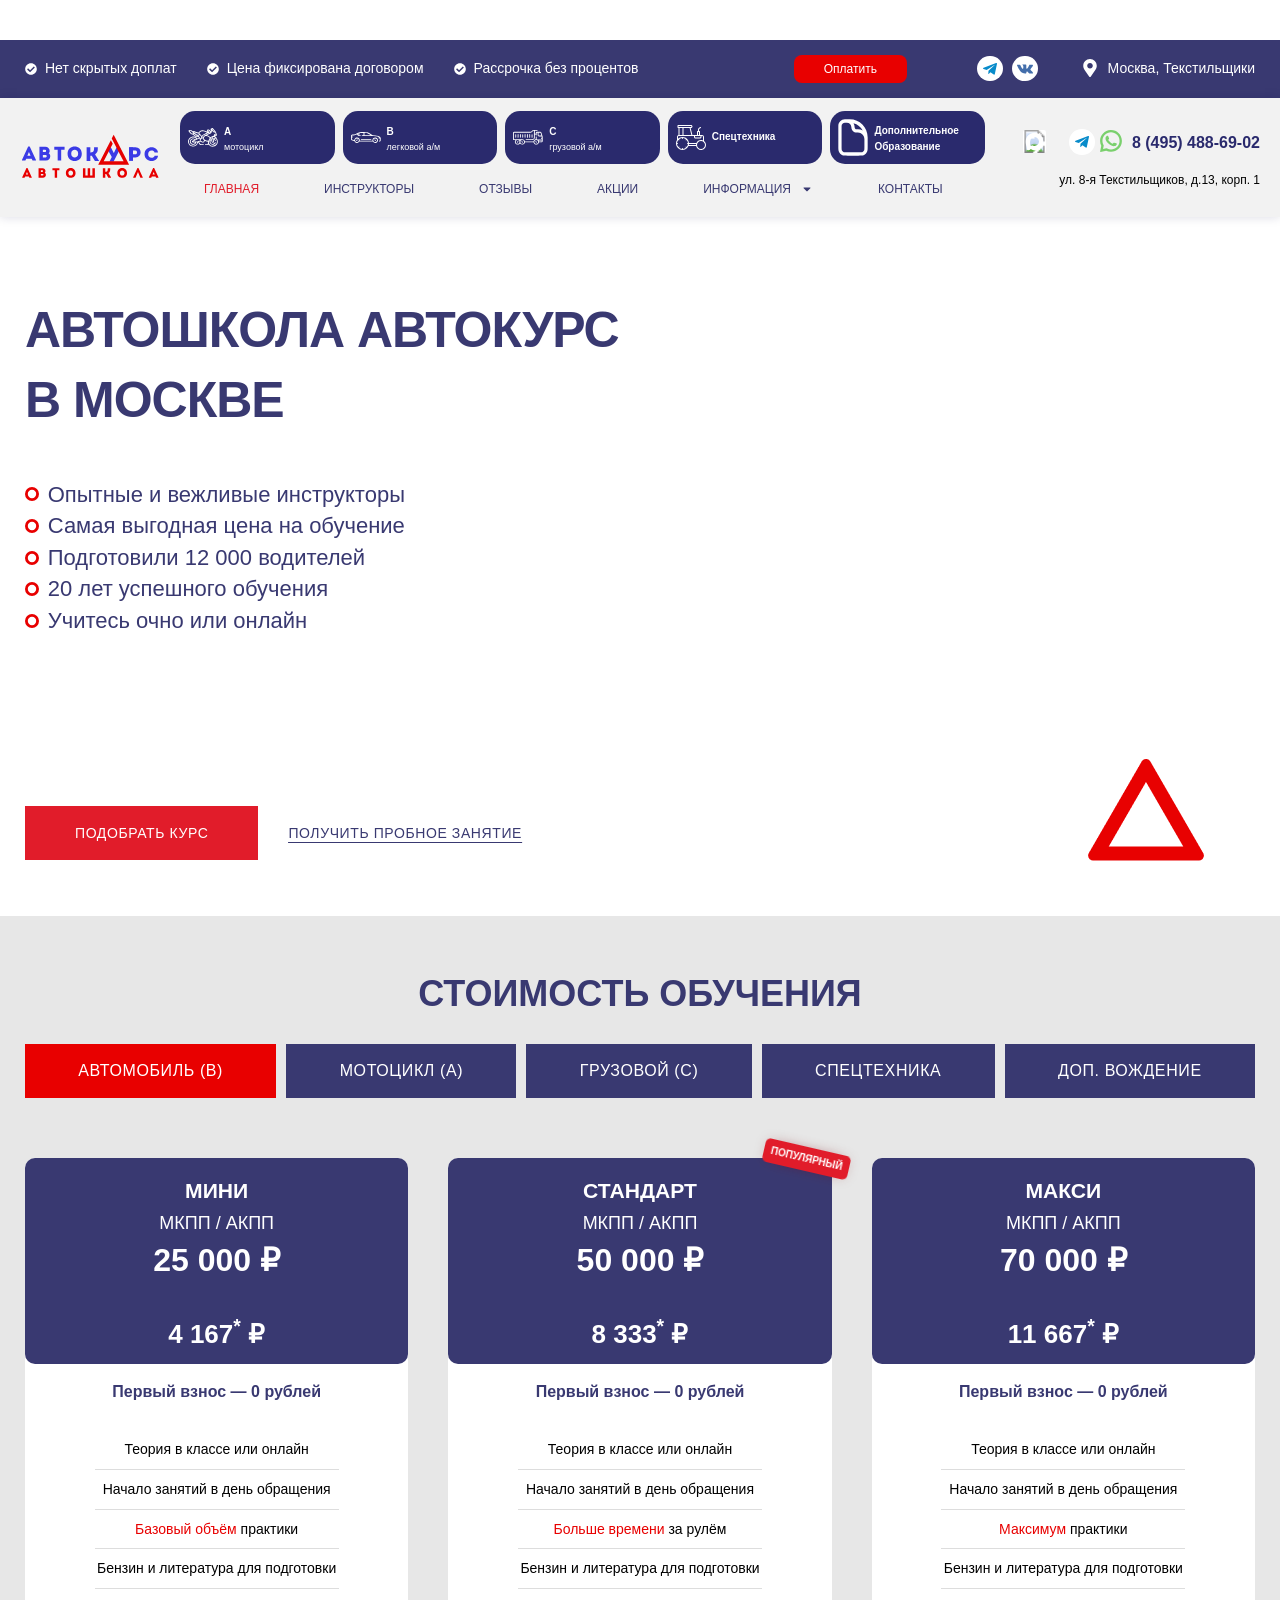
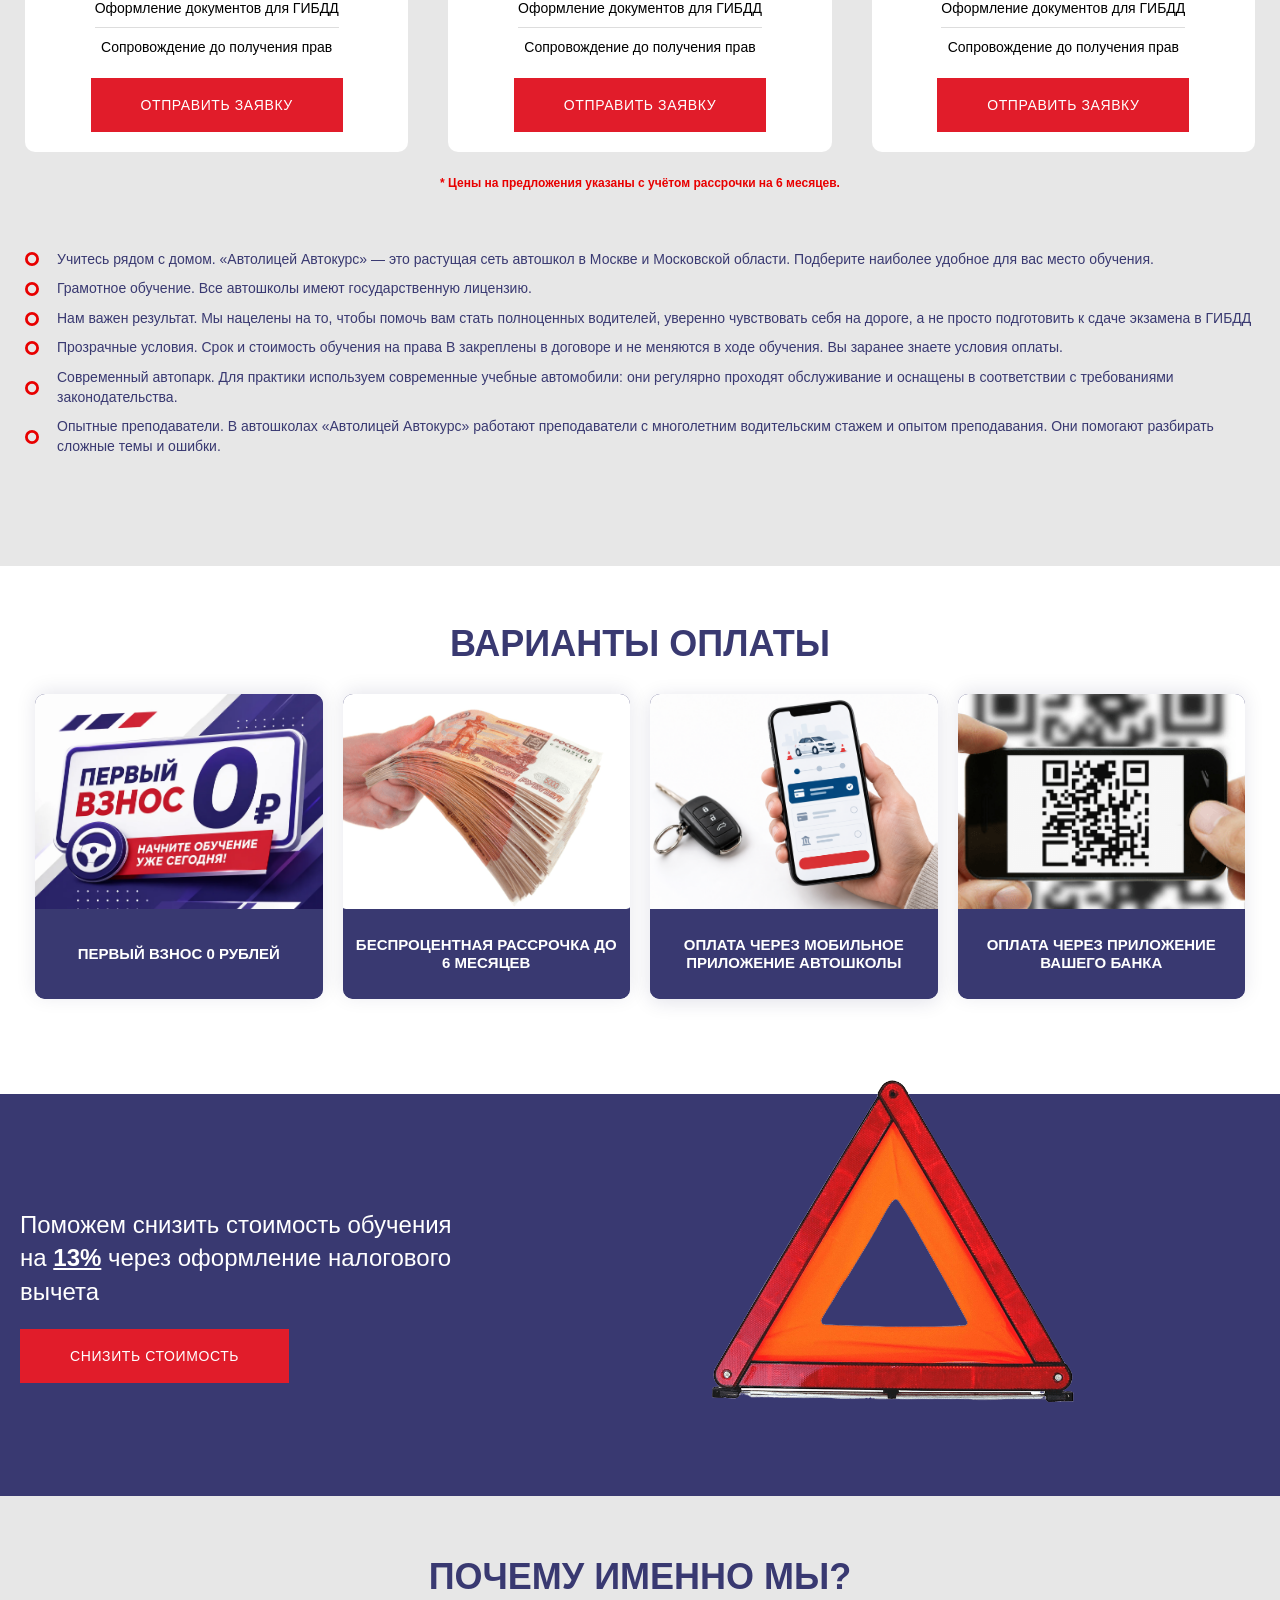
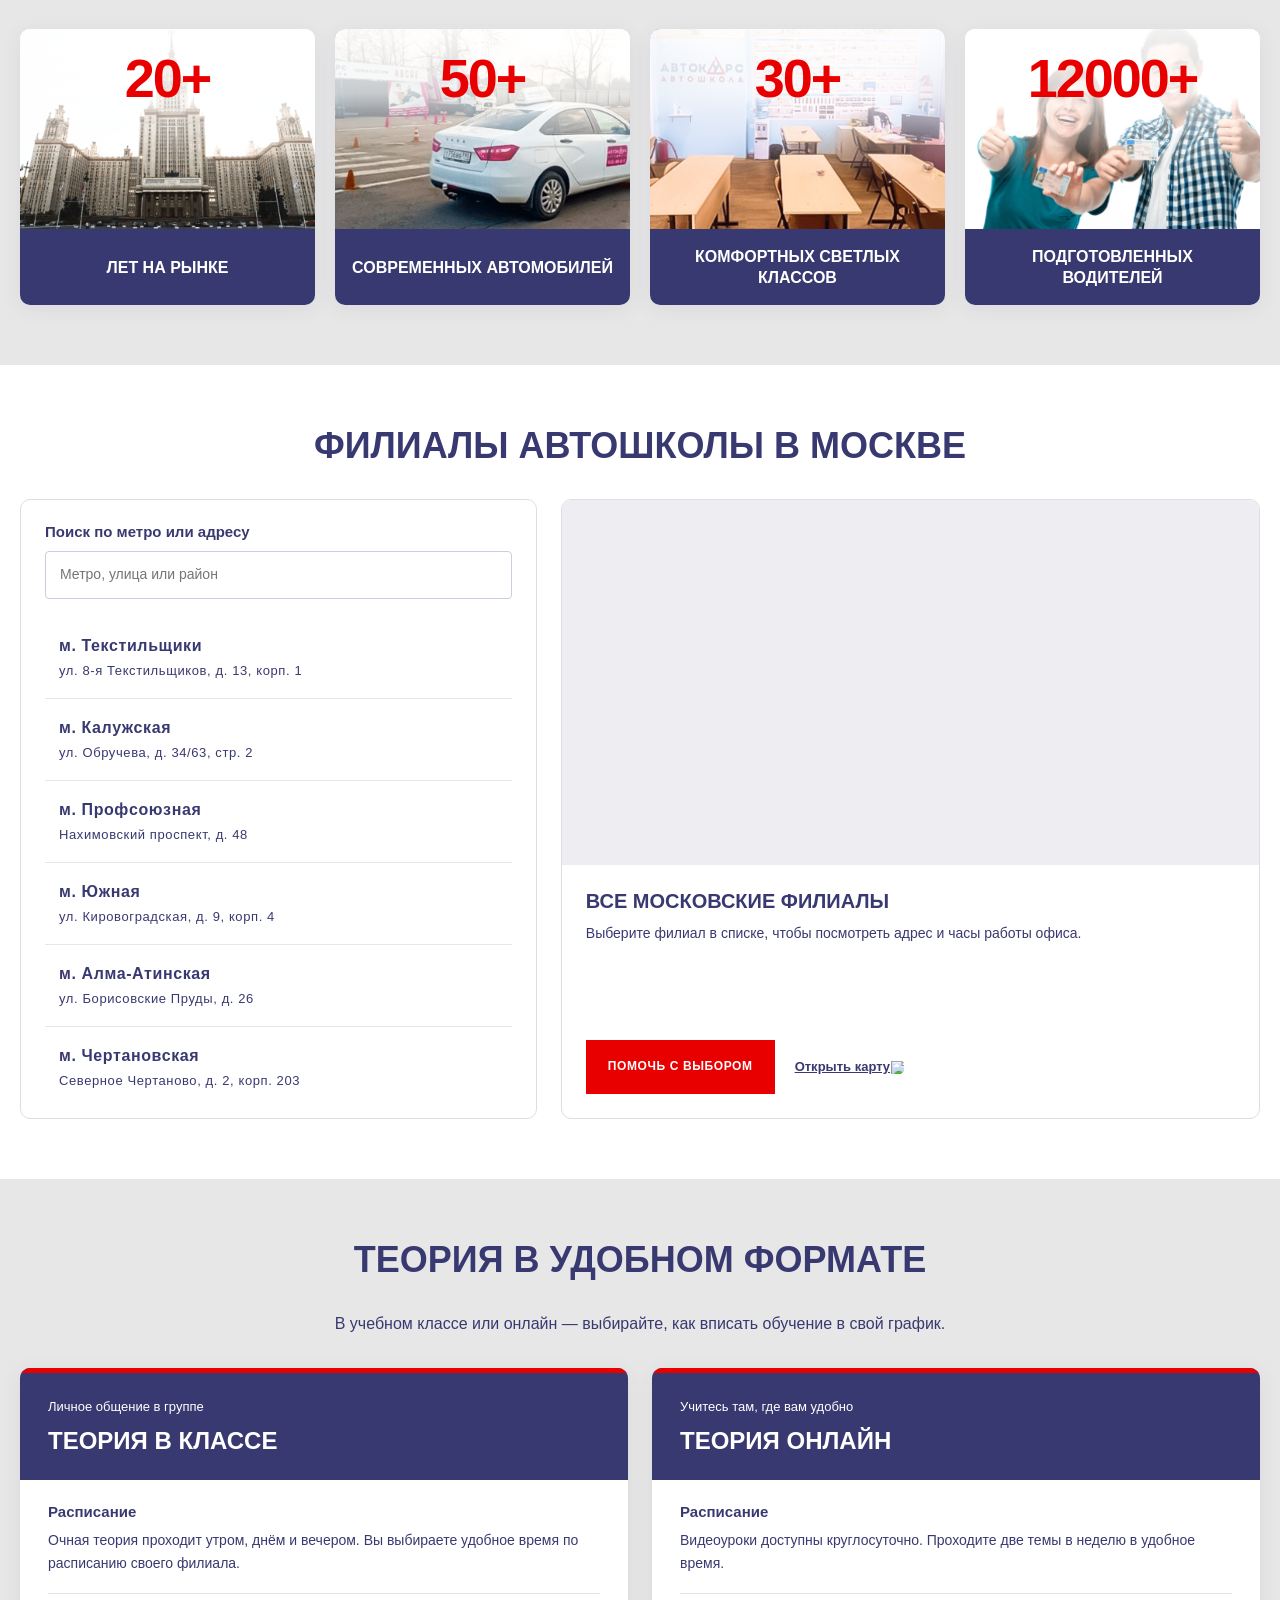
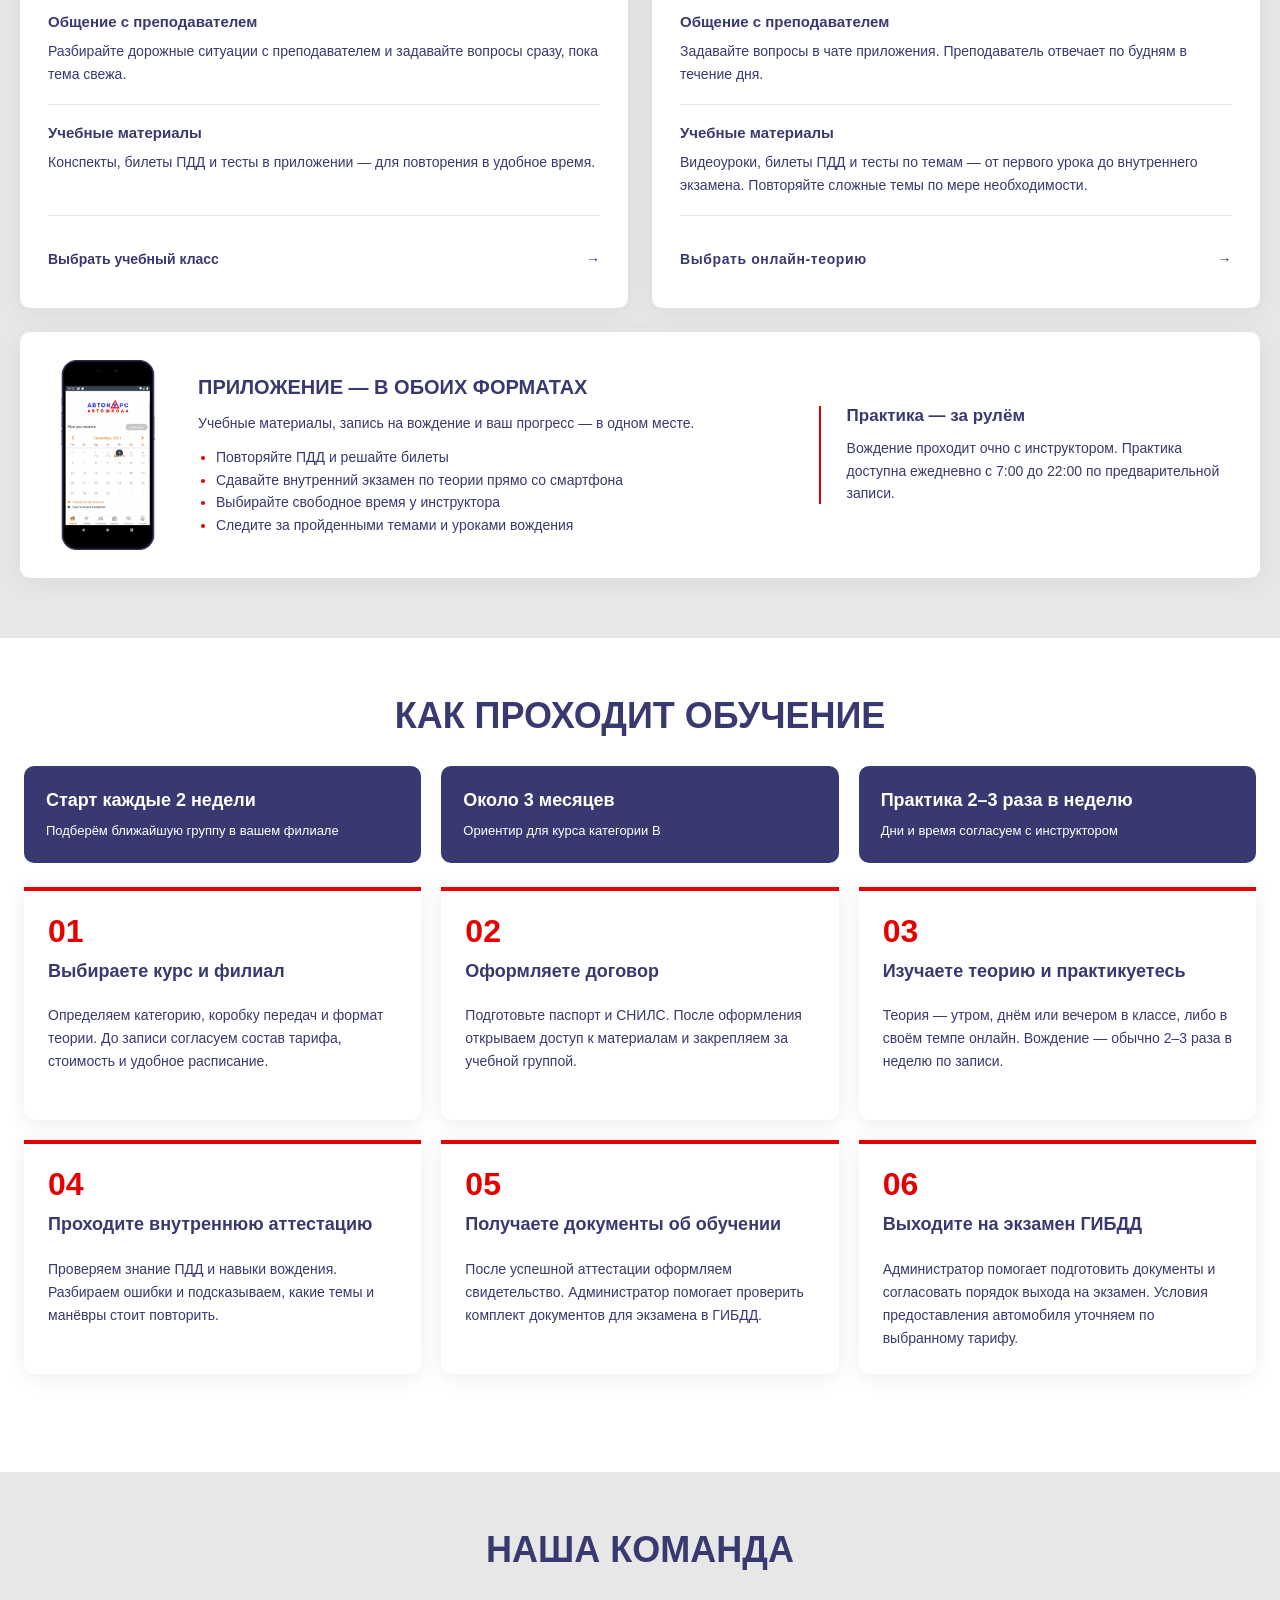
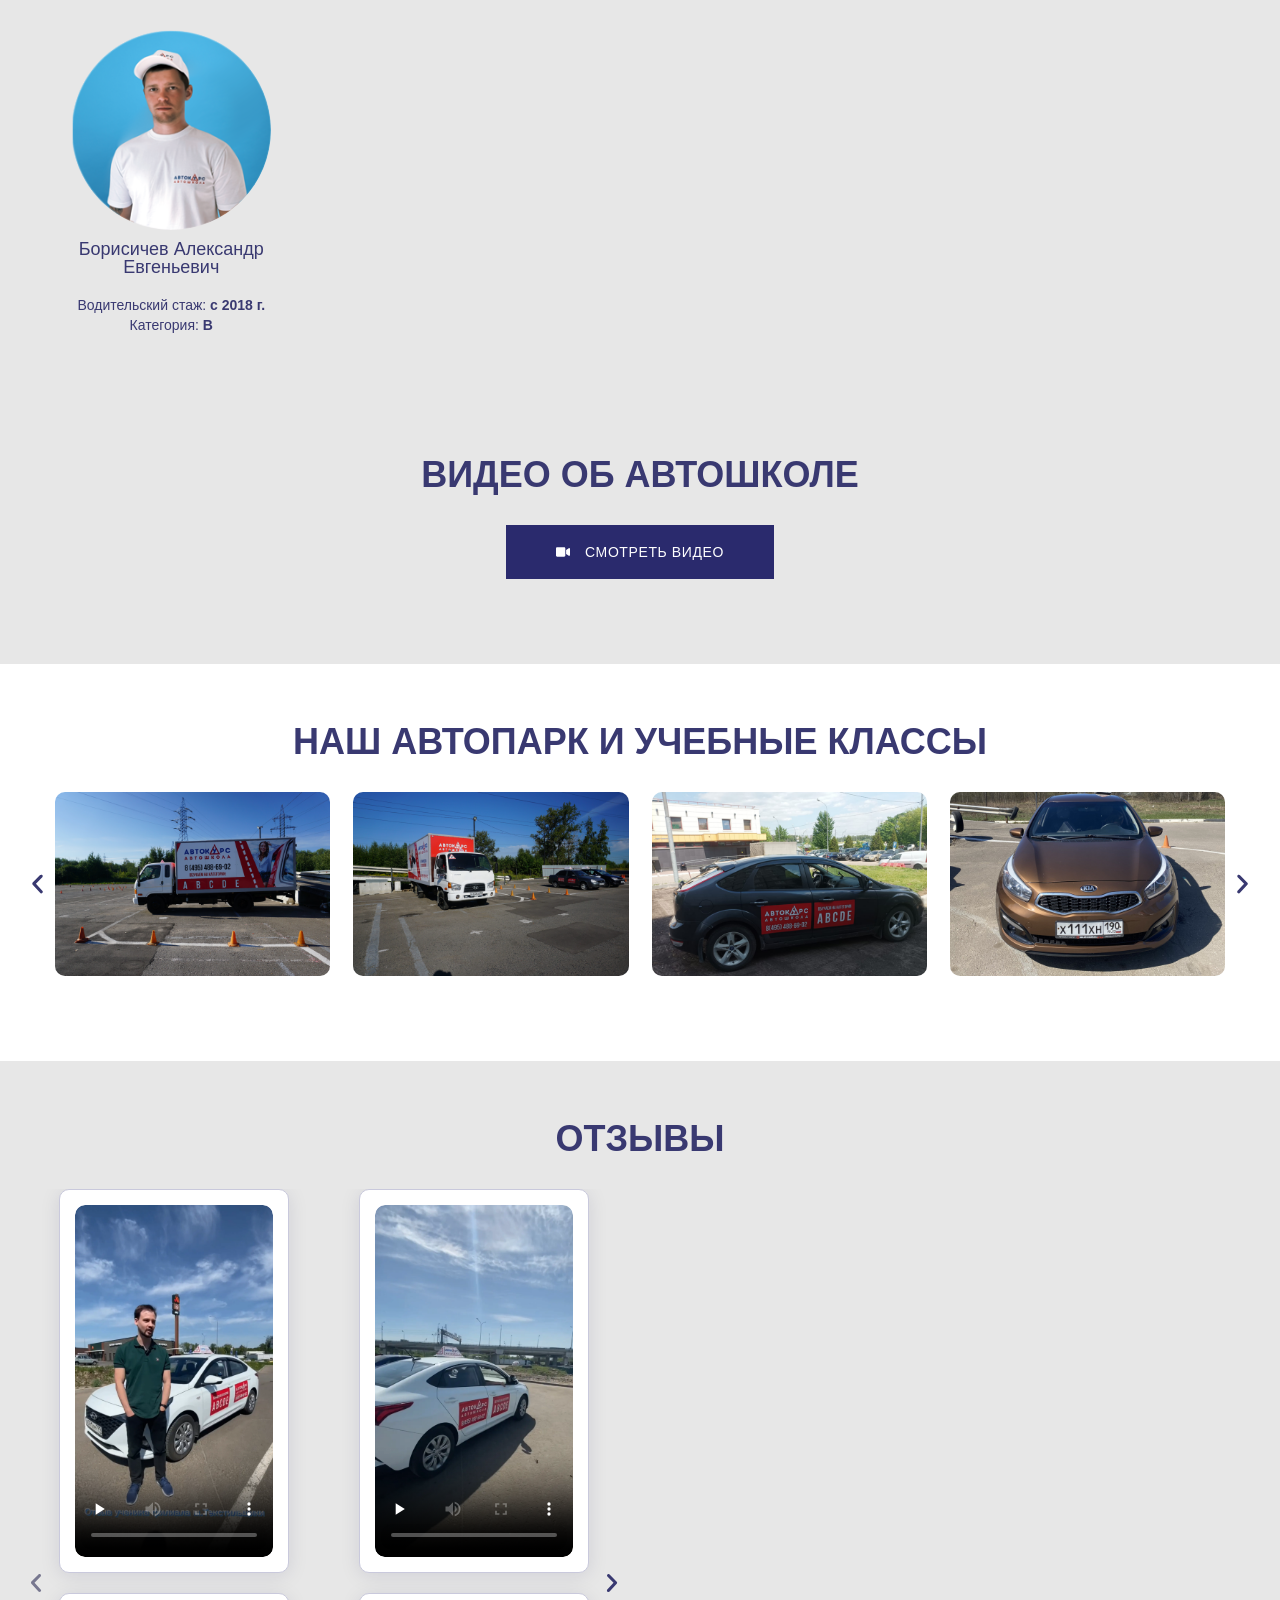
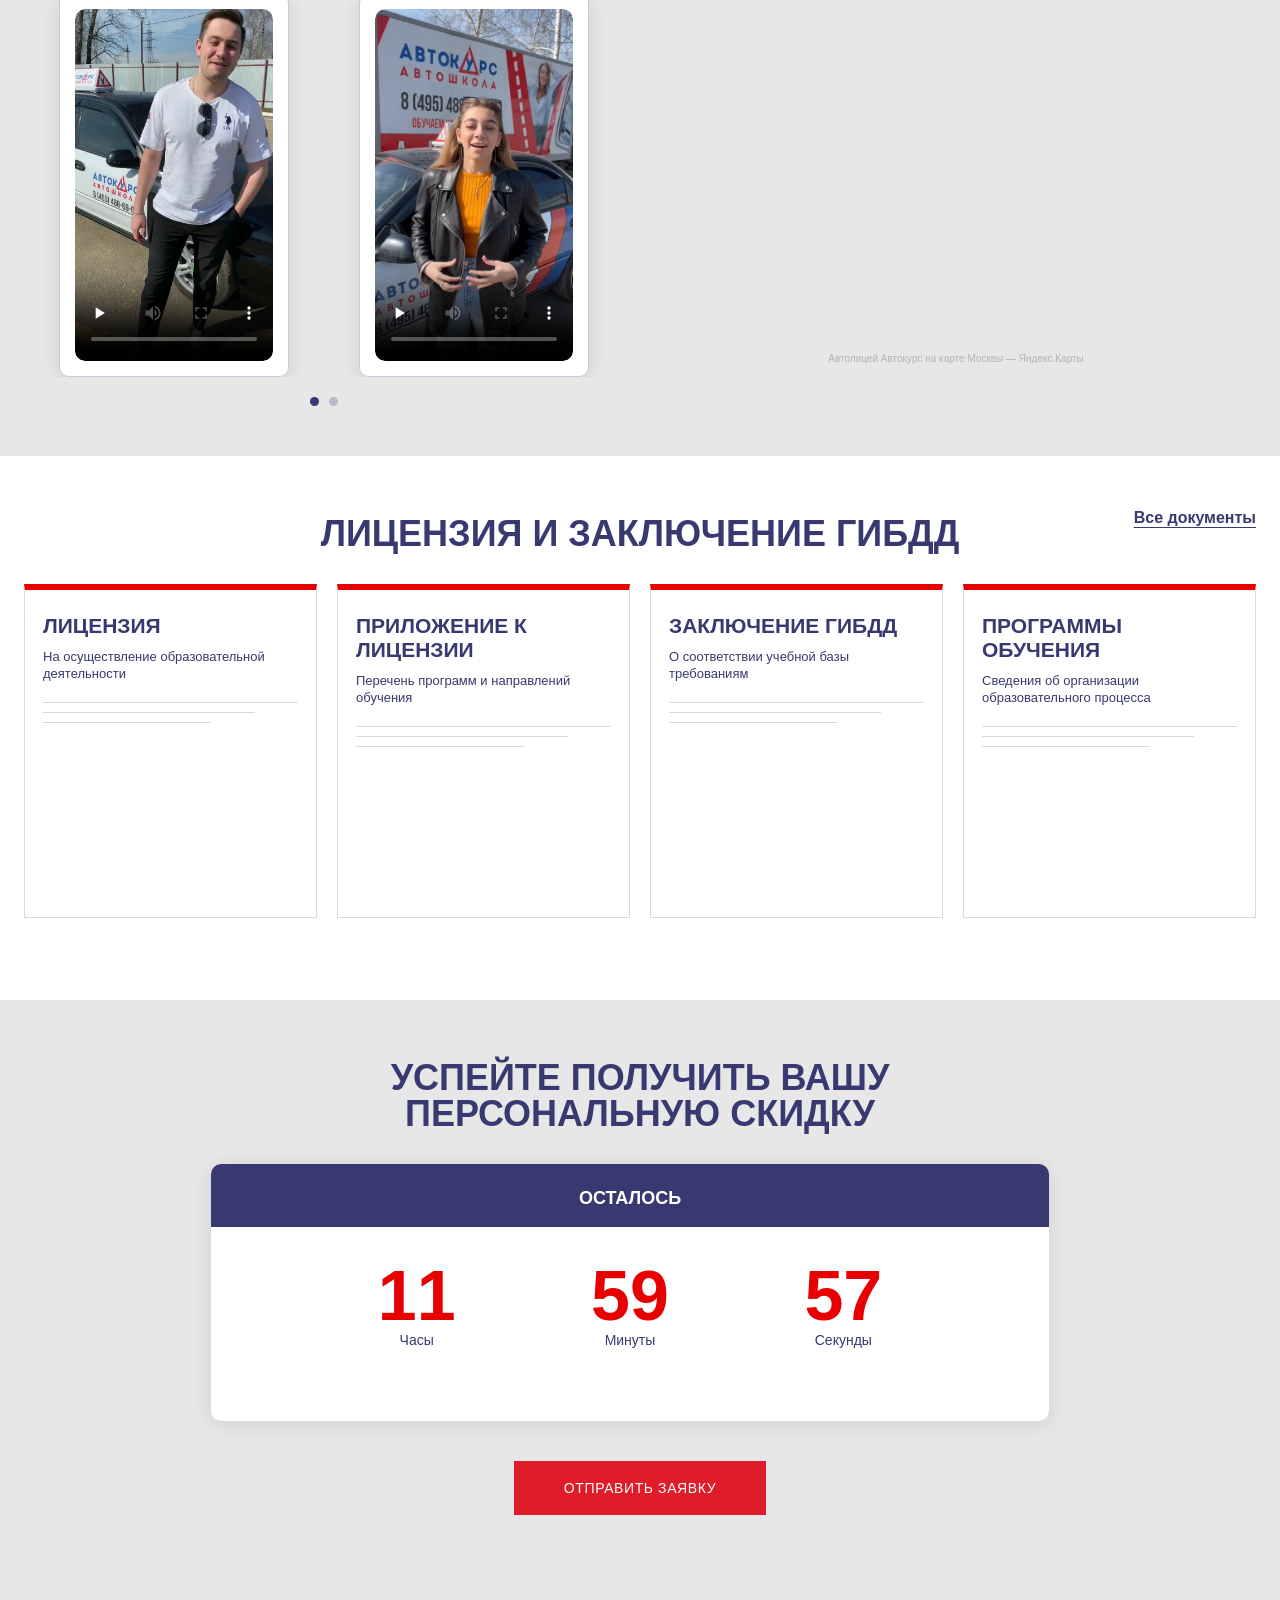
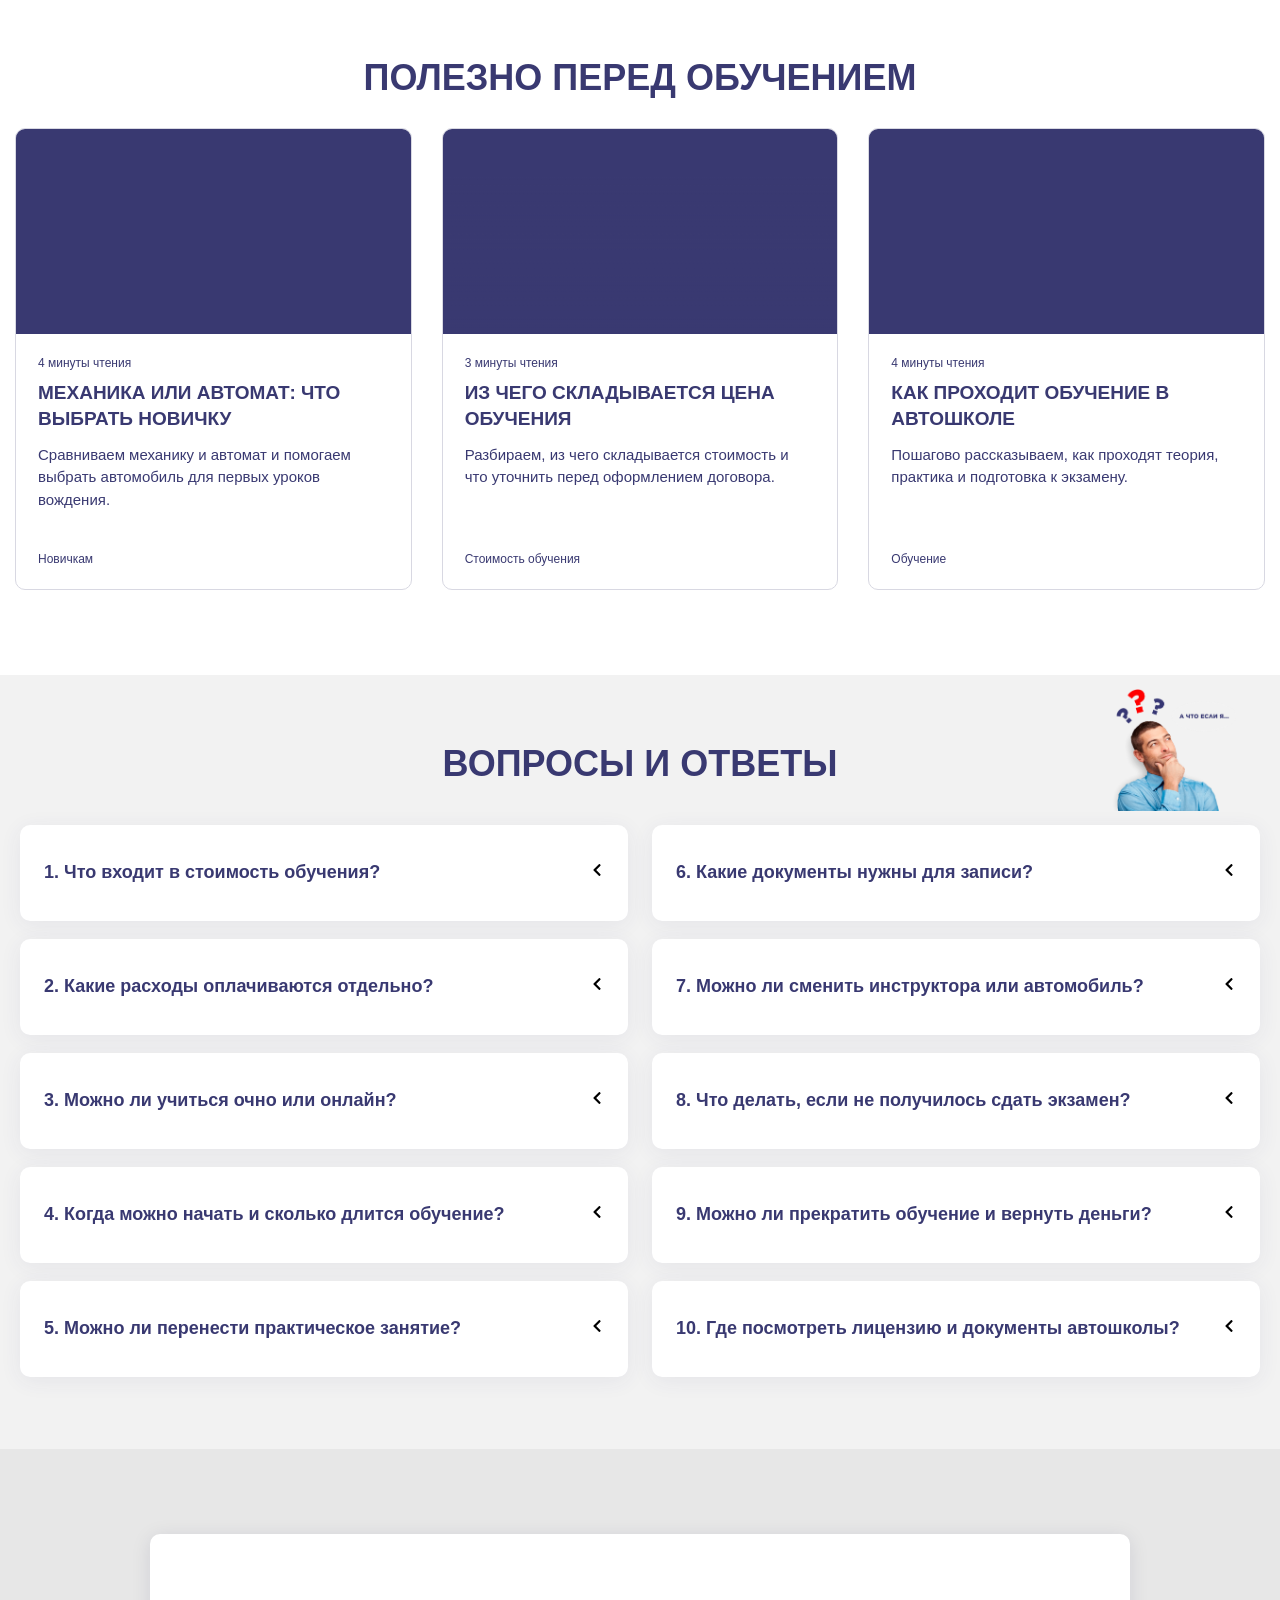
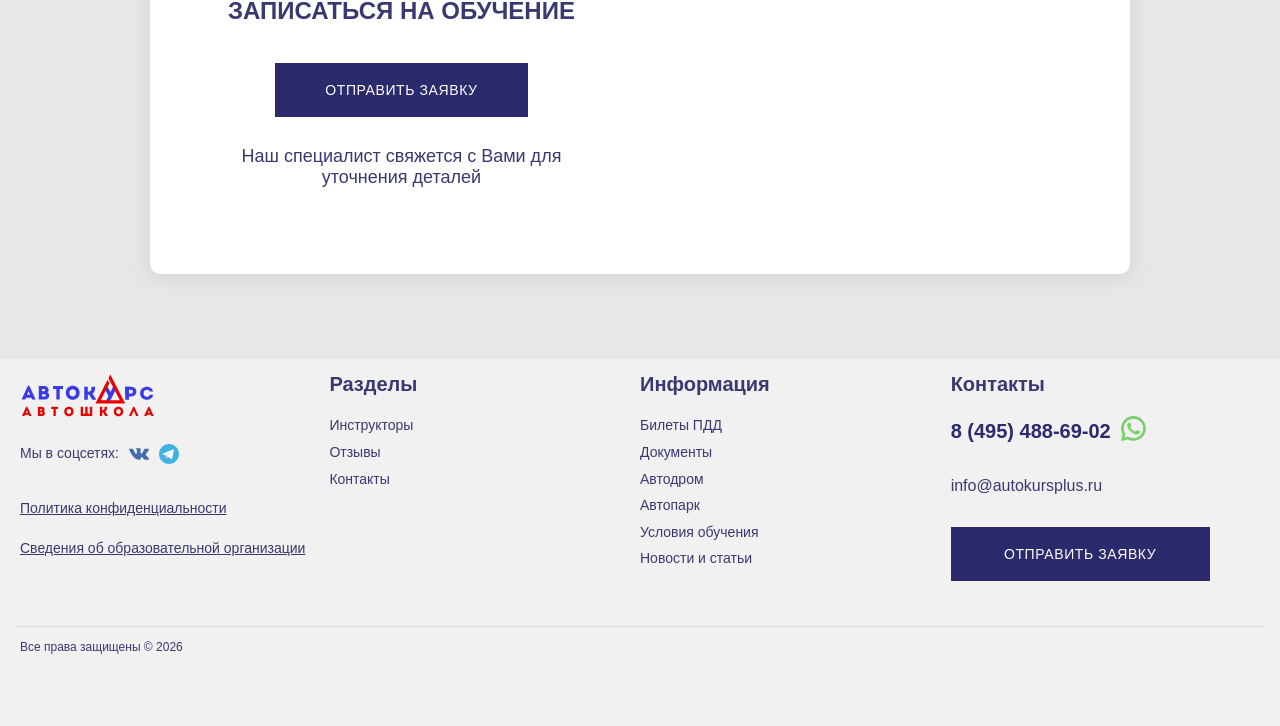
